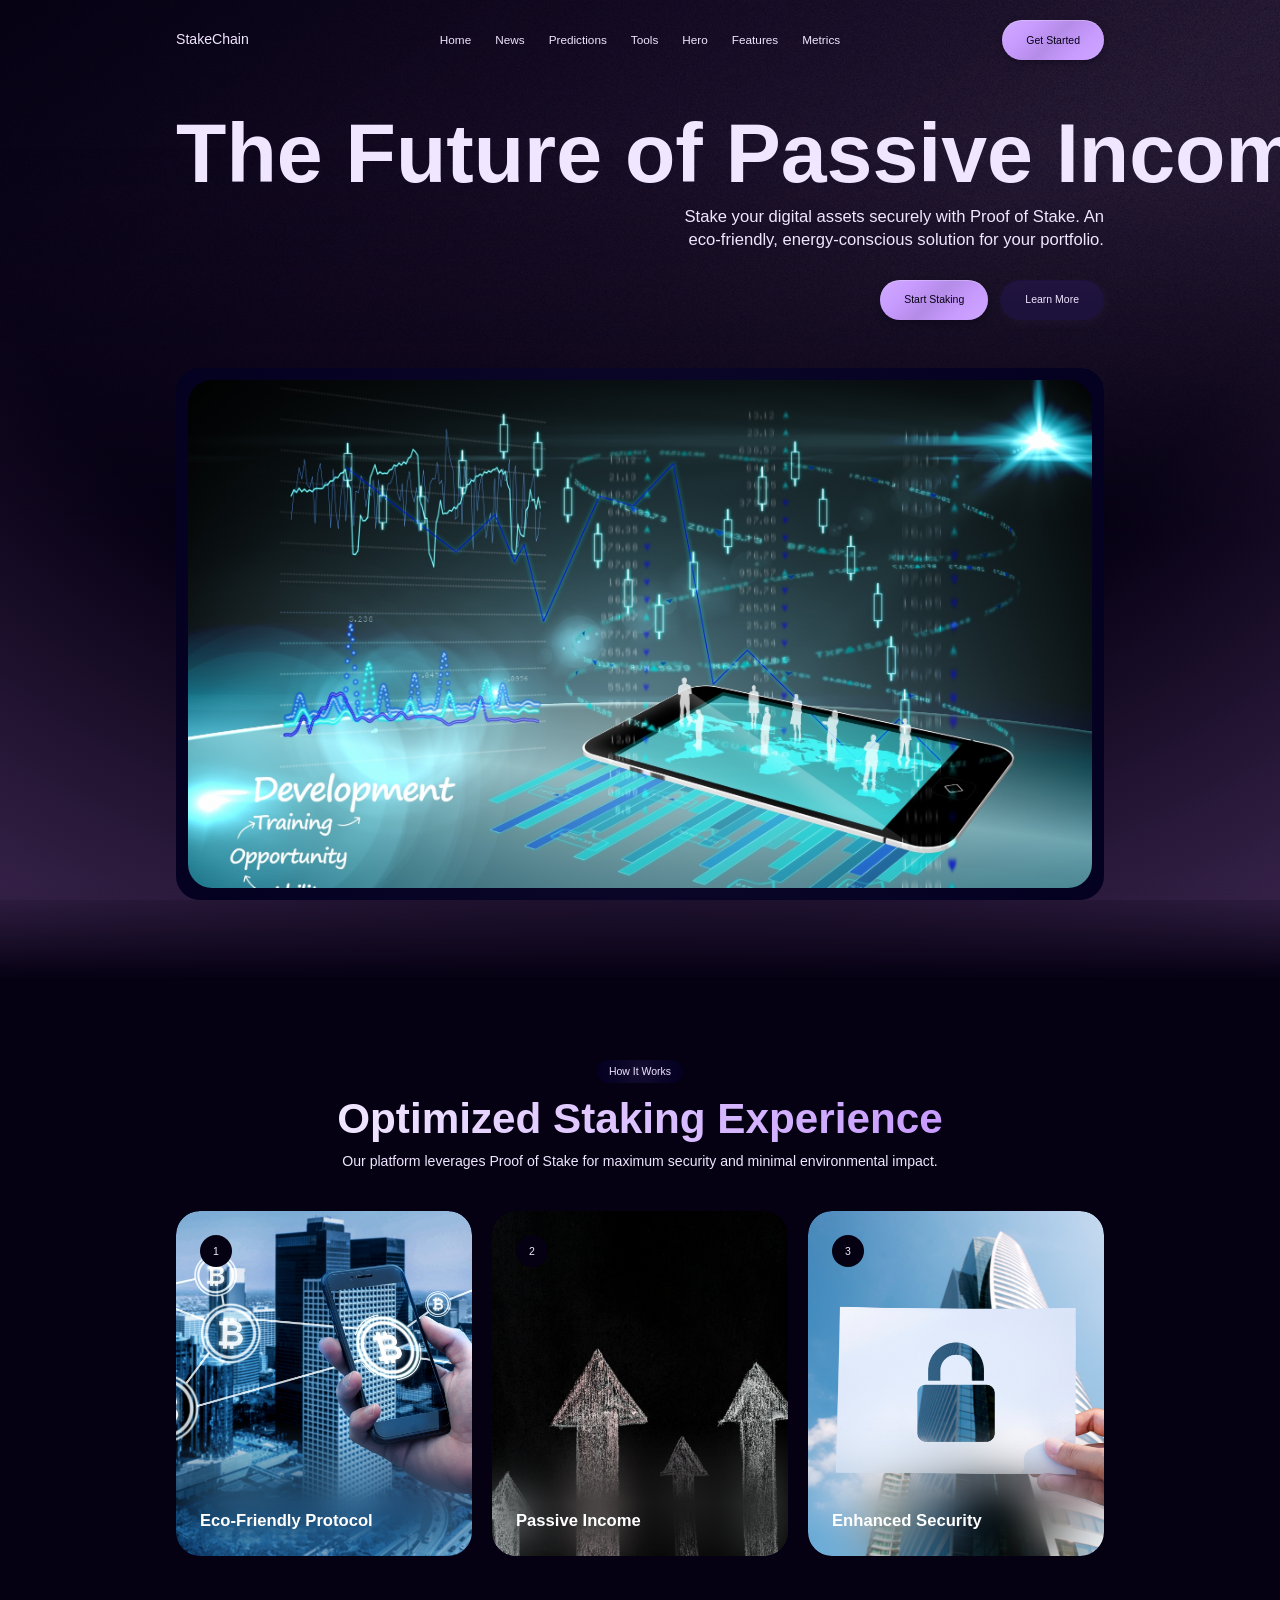
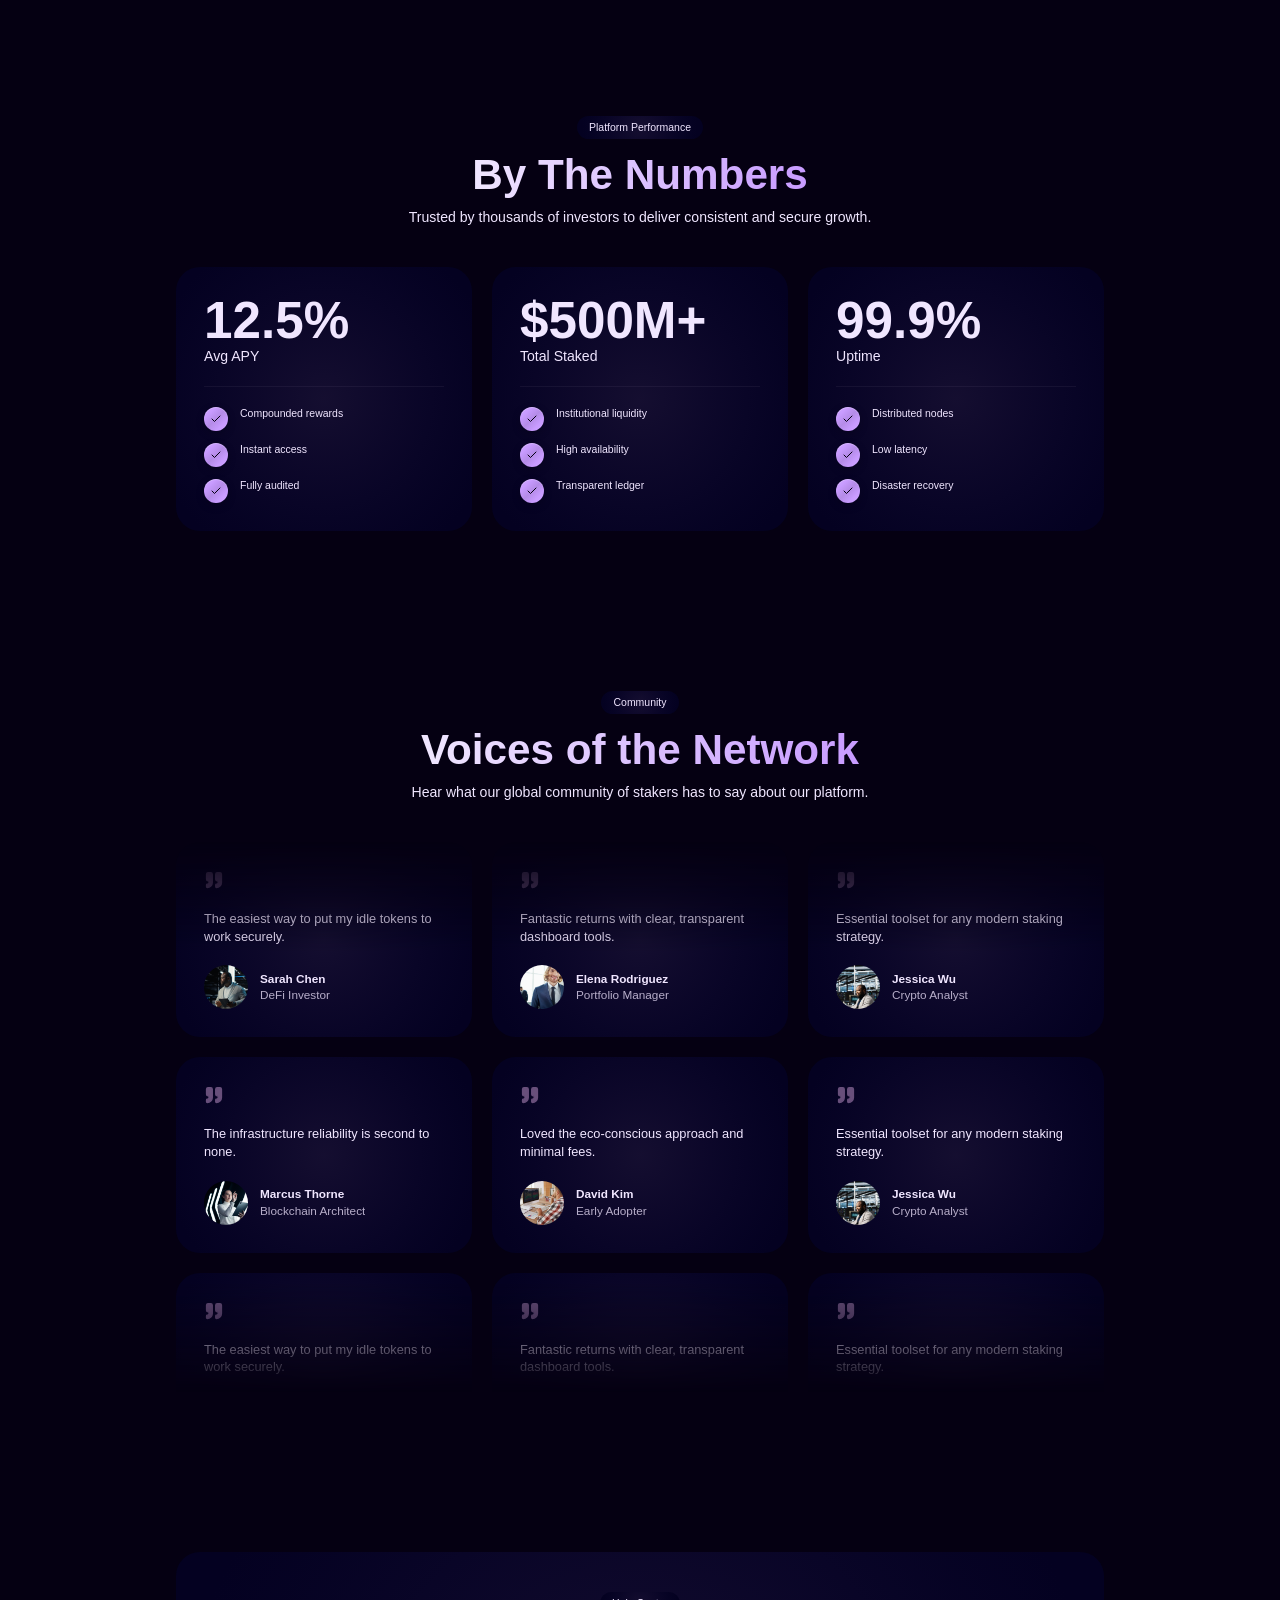
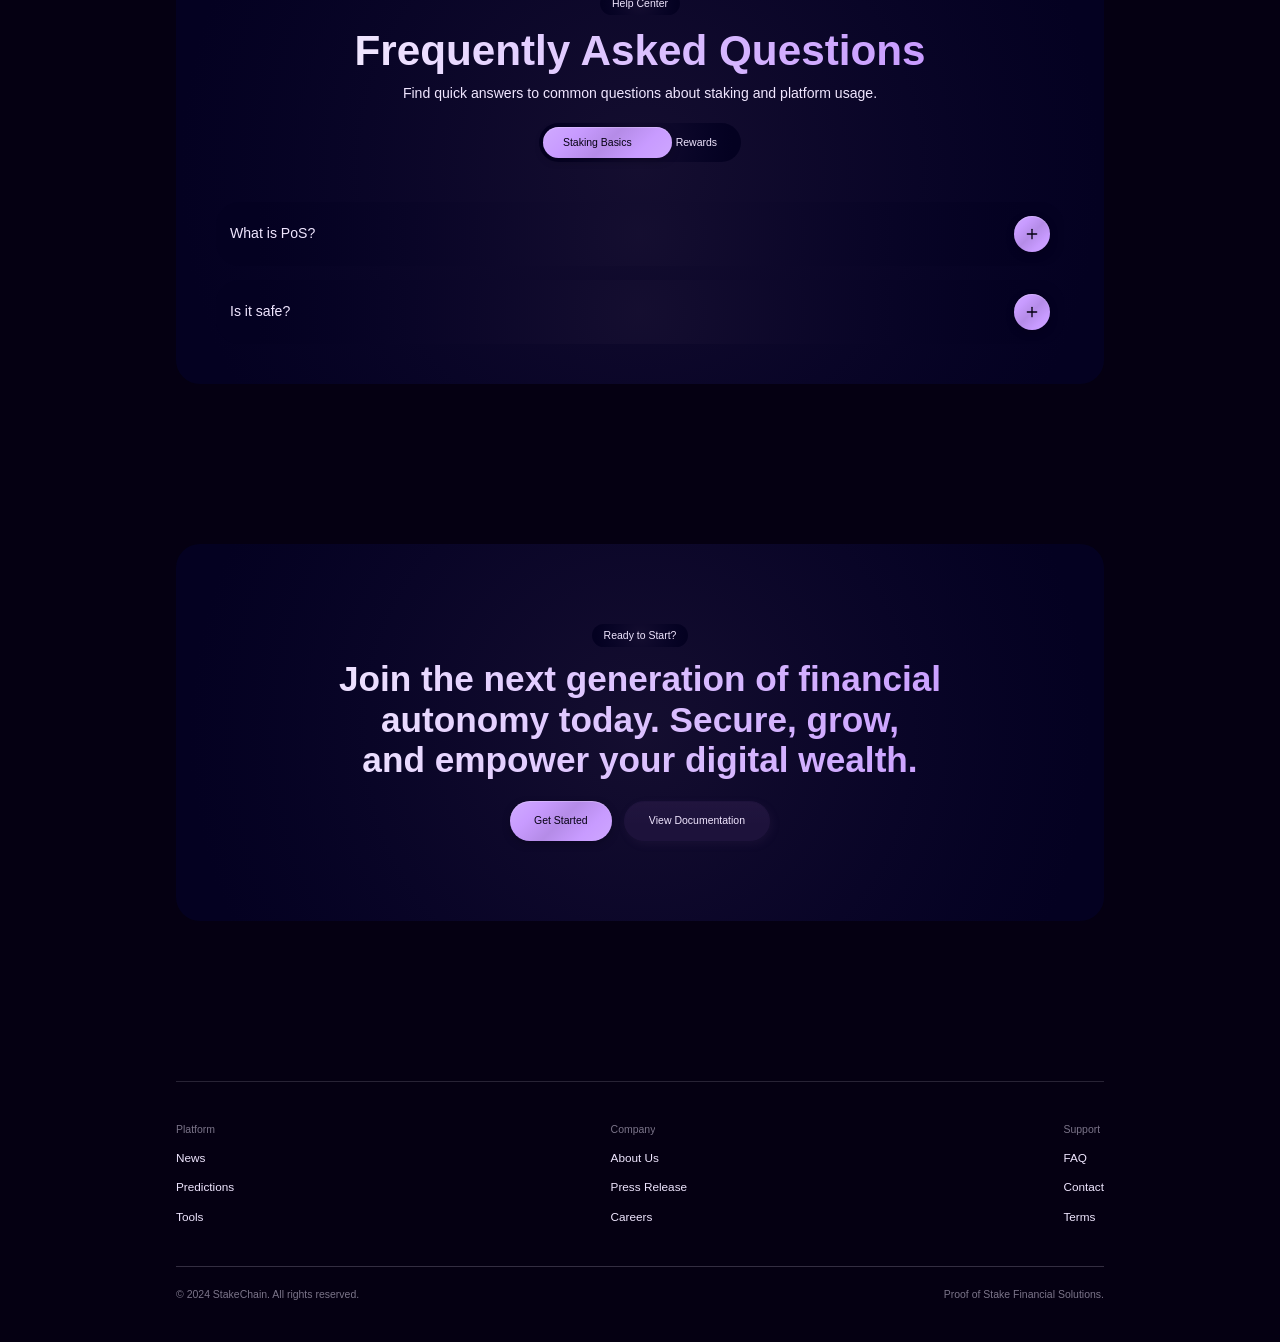
==== stake3/index.html @ edcf3f77 "chore: start ethersfi content refresh" ====
<!DOCTYPE html><html lang="en" data-scrapbook-source="https://3001-ie8262rxrc2i7eny894ae.sandbox.webild.io/" data-scrapbook-create="20260731141934339"><head>
    

    

    <meta charset="UTF-8">
    
    
    <link href="css2.css" rel="stylesheet">
    
    <meta name="viewport" content="width=device-width, initial-scale=1.0">
    <title>Webild Components</title>
  <style type="text/css" data-vite-dev-id="/home/user/projects/1faf69ab-4532-480f-8fd7-87730c448859/src/index.css">@import url("css2-1.css");
@layer properties;
@layer theme, base, components, utilities;
@layer theme {
  :root, :host { --font-serif: ui-serif, Georgia, Cambria, "Times New Roman", Times, serif; --color-red-50: oklch(97.1% 0.013 17.38); --color-red-300: oklch(80.8% 0.114 19.571); --color-red-400: oklch(70.4% 0.191 22.216); --color-red-500: oklch(63.7% 0.237 25.331); --color-red-600: oklch(57.7% 0.245 27.325); --color-amber-500: oklch(76.9% 0.188 70.08); --color-amber-600: oklch(66.6% 0.179 58.318); --color-green-500: oklch(72.3% 0.219 149.579); --color-black: #000; --color-white: #fff; --spacing: 0.25rem; --container-xs: 20rem; --container-sm: 24rem; --container-md: 28rem; --container-lg: 32rem; --container-xl: 36rem; --container-4xl: 56rem; --container-7xl: 80rem; --text-xs: var(--text-xs); --text-xs--line-height: calc(1 / 0.75); --text-sm: var(--text-sm); --text-sm--line-height: calc(1.25 / 0.875); --text-base: var(--text-base); --text-base--line-height: calc(1.5 / 1); --text-lg: var(--text-lg); --text-lg--line-height: calc(1.75 / 1.125); --text-xl: var(--text-xl); --text-xl--line-height: calc(1.75 / 1.25); --text-2xl: var(--text-2xl); --text-2xl--line-height: calc(2 / 1.5); --text-3xl: var(--text-3xl); --text-3xl--line-height: calc(2.25 / 1.875); --text-4xl: var(--text-4xl); --text-4xl--line-height: calc(2.5 / 2.25); --text-5xl: var(--text-5xl); --text-5xl--line-height: 1; --text-6xl: var(--text-6xl); --text-6xl--line-height: 1; --text-7xl: var(--text-7xl); --text-7xl--line-height: 1; --text-8xl: var(--text-8xl); --text-8xl--line-height: 1; --text-9xl: var(--text-9xl); --text-9xl--line-height: 1; --font-weight-normal: 400; --font-weight-medium: 500; --font-weight-semibold: 600; --font-weight-bold: 700; --tracking-tight: -0.025em; --tracking-wide: 0.025em; --tracking-widest: 0.1em; --leading-tight: 1.25; --leading-snug: 1.375; --leading-normal: 1.5; --leading-relaxed: 1.625; --radius-xl: 0.75rem; --radius-2xl: 1rem; --radius-3xl: 1.5rem; --radius-4xl: 2rem; --drop-shadow-lg: 0 4px 4px rgb(0 0 0 / 0.15); --drop-shadow-2xl: 0 25px 25px rgb(0 0 0 / 0.15); --ease-out: cubic-bezier(0, 0, 0.2, 1); --ease-in-out: cubic-bezier(0.4, 0, 0.2, 1); --animate-spin: spin 1s linear infinite; --animate-pulse: pulse 2s cubic-bezier(0.4, 0, 0.6, 1) infinite; --blur-xs: 4px; --blur-sm: 8px; --blur-md: 12px; --blur-lg: 16px; --blur-xl: 24px; --blur-3xl: 64px; --perspective-distant: 1200px; --aspect-video: 16 / 9; --default-transition-duration: 150ms; --default-transition-timing-function: cubic-bezier(0.4, 0, 0.2, 1); --default-font-family: 'Mulish', sans-serif; --default-mono-font-family: monospace; --radius: var(--radius); --color-background: var(--background); --color-card: var(--card); --color-foreground: var(--foreground); --color-primary-cta: var(--primary-cta); --color-primary-cta-text: var(--primary-cta-text); --color-secondary-cta: var(--secondary-cta); --color-accent: var(--accent); --color-background-accent: var(--background-accent); --width-content-width: var(--width-content-width); --width-carousel-padding: var(--width-carousel-padding); --width-carousel-padding-controls: var(--width-carousel-padding-controls); --width-carousel-item-2: var(--width-carousel-item-2); --width-carousel-item-3: var(--width-carousel-item-3); --width-carousel-item-4: var(--width-carousel-item-4); --text-2xs: var(--text-2xs); }
}
@layer base {
  *, ::after, ::before, ::backdrop, ::file-selector-button { box-sizing: border-box; margin: 0px; padding: 0px; border: 0px solid; }
  html, :host { line-height: 1.5; tab-size: 4; font-family: var(--default-font-family, ui-sans-serif, system-ui, sans-serif, "Apple Color Emoji", "Segoe UI Emoji", "Segoe UI Symbol", "Noto Color Emoji"); font-feature-settings: var(--default-font-feature-settings, normal); font-variation-settings: var(--default-font-variation-settings, normal); }
  hr { height: 0px; color: inherit; border-top-width: 1px; }
  abbr:where([title]) { text-decoration: underline dotted; }
  h1, h2, h3, h4, h5, h6 { font-size: inherit; font-weight: inherit; }
  a { color: inherit; text-decoration: inherit; }
  b, strong { font-weight: bolder; }
  code, kbd, samp, pre { font-family: var(--default-mono-font-family, ui-monospace, SFMono-Regular, Menlo, Monaco, Consolas, "Liberation Mono", "Courier New", monospace); font-feature-settings: var(--default-mono-font-feature-settings, normal); font-variation-settings: var(--default-mono-font-variation-settings, normal); font-size: 1em; }
  small { font-size: 80%; }
  sub, sup { font-size: 75%; line-height: 0; position: relative; vertical-align: baseline; }
  sub { bottom: -0.25em; }
  sup { top: -0.5em; }
  table { text-indent: 0px; border-color: inherit; border-collapse: collapse; }
  :focus-visible { outline: auto; }
  progress { vertical-align: baseline; }
  summary { display: list-item; }
  ol, ul, menu { list-style: none; }
  img, svg, video, canvas, audio, iframe, embed, object { display: block; vertical-align: middle; }
  img, video { max-width: 100%; height: auto; }
  button, input, select, optgroup, textarea, ::file-selector-button { font: inherit; letter-spacing: inherit; color: inherit; border-radius: 0px; background-color: transparent; opacity: 1; }
  :where(select:is([multiple], [size])) optgroup { font-weight: bolder; }
  :where(select:is([multiple], [size])) optgroup option { padding-inline-start: 20px; }
  ::file-selector-button { margin-inline-end: 4px; }
  ::placeholder { opacity: 1; }
  @supports (not (-webkit-appearance: -apple-pay-button)) or (contain-intrinsic-size: 1px) {
  ::placeholder {
  color: currentcolor;
  @supports (color: color-mix(in lab, red, red)) {
  color: color-mix(in oklab, currentcolor, transparent);
}
}
}
  textarea { resize: vertical; }
  ::-webkit-search-decoration { appearance: none; }
  ::-webkit-date-and-time-value { min-height: 1lh; text-align: inherit; }
  ::-webkit-datetime-edit { display: inline-flex; }
  ::-webkit-datetime-edit-fields-wrapper { padding: 0px; }
  ::-webkit-datetime-edit, ::-webkit-datetime-edit-year-field, ::-webkit-datetime-edit-month-field, ::-webkit-datetime-edit-day-field, ::-webkit-datetime-edit-hour-field, ::-webkit-datetime-edit-minute-field, ::-webkit-datetime-edit-second-field, ::-webkit-datetime-edit-millisecond-field, ::-webkit-datetime-edit-meridiem-field { padding-block: 0px; }
  ::-webkit-calendar-picker-indicator { line-height: 1; }
  :user-invalid { box-shadow: none; }
  button, input:where([type="button"], [type="reset"], [type="submit"]), ::file-selector-button { appearance: button; }
  ::-webkit-inner-spin-button, ::-webkit-outer-spin-button { height: auto; }
  [hidden]:where(:not([hidden="until-found"])) { display: none !important; }
}
@layer utilities {
  .\@container\/field-group { container: field-group / inline-size; }
  .pointer-events-auto { pointer-events: auto; }
  .pointer-events-none { pointer-events: none; }
  .invisible { visibility: hidden; }
  .visible { visibility: visible; }
  .sr-only { position: absolute; width: 1px; height: 1px; padding: 0px; margin: -1px; overflow: hidden; clip-path: inset(50%); white-space: nowrap; border-width: 0px; }
  .absolute { position: absolute; }
  .fixed { position: fixed; }
  .relative { position: relative; }
  .static { position: static; }
  .sticky { position: sticky; }
  .inset-0 { inset: calc(var(--spacing) * 0); }
  .inset-0\.5 { inset: calc(var(--spacing) * 0.5); }
  .inset-px { inset: 1px; }
  .-inset-x-px { inset-inline: -1px; }
  .inset-x-0 { inset-inline: calc(var(--spacing) * 0); }
  .inset-x-1 { inset-inline: calc(var(--spacing) * 1); }
  .inset-x-2 { inset-inline: calc(var(--spacing) * 2); }
  .inset-x-3 { inset-inline: calc(var(--spacing) * 3); }
  .inset-x-4 { inset-inline: calc(var(--spacing) * 4); }
  .inset-x-5 { inset-inline: calc(var(--spacing) * 5); }
  .inset-x-6 { inset-inline: calc(var(--spacing) * 6); }
  .inset-y-0 { inset-block: calc(var(--spacing) * 0); }
  .inset-y-1 { inset-block: calc(var(--spacing) * 1); }
  .start { inset-inline-start: var(--spacing); }
  .end { inset-inline-end: var(--spacing); }
  .-top-2 { top: calc(var(--spacing) * -2); }
  .-top-3 { top: calc(var(--spacing) * -3); }
  .-top-7 { top: calc(var(--spacing) * -7); }
  .-top-12 { top: calc(var(--spacing) * -12); }
  .-top-\[15\%\] { top: calc(-15%); }
  .-top-\[252px\] { top: calc(-252px); }
  .-top-\[352px\] { top: calc(-352px); }
  .-top-\[400px\] { top: calc(-400px); }
  .-top-\[571px\] { top: calc(-571px); }
  .top-0 { top: calc(var(--spacing) * 0); }
  .top-1 { top: calc(var(--spacing) * 1); }
  .top-1\.5 { top: calc(var(--spacing) * 1.5); }
  .top-1\/2 { top: calc(50%); }
  .top-2 { top: calc(var(--spacing) * 2); }
  .top-3 { top: calc(var(--spacing) * 3); }
  .top-3\.5 { top: calc(var(--spacing) * 3.5); }
  .top-4 { top: calc(var(--spacing) * 4); }
  .top-5 { top: calc(var(--spacing) * 5); }
  .top-8 { top: calc(var(--spacing) * 8); }
  .top-15\/100 { top: calc(15%); }
  .top-\[-20vh\] { top: -20vh; }
  .top-\[-30vh\] { top: -30vh; }
  .top-\[1px\] { top: 1px; }
  .top-\[5\%\] { top: 5%; }
  .top-\[25vw\] { top: 25vw; }
  .top-\[28\%\] { top: 28%; }
  .top-\[40\%\] { top: 40%; }
  .top-\[50\%\] { top: 50%; }
  .top-\[60\%\] { top: 60%; }
  .top-full { top: 100%; }
  .-right-2 { right: calc(var(--spacing) * -2); }
  .-right-3 { right: calc(var(--spacing) * -3); }
  .-right-12 { right: calc(var(--spacing) * -12); }
  .-right-\[33vw\] { right: calc(-33vw); }
  .-right-\[36vw\] { right: calc(-36vw); }
  .right-0 { right: calc(var(--spacing) * 0); }
  .right-1 { right: calc(var(--spacing) * 1); }
  .right-2 { right: calc(var(--spacing) * 2); }
  .right-3 { right: calc(var(--spacing) * 3); }
  .right-4 { right: calc(var(--spacing) * 4); }
  .right-5 { right: calc(var(--spacing) * 5); }
  .right-6 { right: calc(var(--spacing) * 6); }
  .right-\[2\.5vw\] { right: 2.5vw; }
  .right-\[5\%\] { right: 5%; }
  .right-\[calc\(\(100vw-var\(--width-content-width\)\)\/2\)\] { right: calc((100vw - var(--width-content-width)) / 2); }
  .right-full { right: 100%; }
  .-bottom-2 { bottom: calc(var(--spacing) * -2); }
  .-bottom-3 { bottom: calc(var(--spacing) * -3); }
  .-bottom-12 { bottom: calc(var(--spacing) * -12); }
  .-bottom-\[9vh\] { bottom: calc(-9vh); }
  .-bottom-\[46px\] { bottom: calc(-46px); }
  .-bottom-\[61vh\] { bottom: calc(-61vh); }
  .-bottom-\[62vh\] { bottom: calc(-62vh); }
  .-bottom-\[920px\] { bottom: calc(-920px); }
  .-bottom-px { bottom: -1px; }
  .bottom-0 { bottom: calc(var(--spacing) * 0); }
  .bottom-1 { bottom: calc(var(--spacing) * 1); }
  .bottom-2 { bottom: calc(var(--spacing) * 2); }
  .bottom-3 { bottom: calc(var(--spacing) * 3); }
  .bottom-4 { bottom: calc(var(--spacing) * 4); }
  .bottom-5 { bottom: calc(var(--spacing) * 5); }
  .bottom-6 { bottom: calc(var(--spacing) * 6); }
  .bottom-\[-40vh\] { bottom: -40vh; }
  .bottom-\[5\%\] { bottom: 5%; }
  .bottom-\[25vh\] { bottom: 25vh; }
  .bottom-\[calc\(var\(--spacing-4\)\+var\(--spacing-4\)\)\] { bottom: calc(var(--spacing-4) + var(--spacing-4)); }
  .bottom-full { bottom: 100%; }
  .-left-2 { left: calc(var(--spacing) * -2); }
  .-left-3 { left: calc(var(--spacing) * -3); }
  .-left-7 { left: calc(var(--spacing) * -7); }
  .-left-12 { left: calc(var(--spacing) * -12); }
  .-left-\[15\%\] { left: calc(-15%); }
  .-left-\[33vw\] { left: calc(-33vw); }
  .-left-\[36vw\] { left: calc(-36vw); }
  .-left-\[373px\] { left: calc(-373px); }
  .-left-full { left: -100%; }
  .left-0 { left: calc(var(--spacing) * 0); }
  .left-1 { left: calc(var(--spacing) * 1); }
  .left-1\/2 { left: calc(50%); }
  .left-2 { left: calc(var(--spacing) * 2); }
  .left-3 { left: calc(var(--spacing) * 3); }
  .left-4 { left: calc(var(--spacing) * 4); }
  .left-5 { left: calc(var(--spacing) * 5); }
  .left-6 { left: calc(var(--spacing) * 6); }
  .left-\[2vw\] { left: 2vw; }
  .left-\[5\%\] { left: 5%; }
  .left-\[50\%\] { left: 50%; }
  .left-\[calc\(\(100vw-var\(--width-content-width\)\)\/2\)\] { left: calc((100vw - var(--width-content-width)) / 2); }
  .left-\[calc\(50\%-7\.5px\)\] { left: calc(50% - 7.5px); }
  .left-\[calc\(50\%-10px\)\] { left: calc(50% - 10px); }
  .left-\[calc\(50\%-17\.5px\)\] { left: calc(50% - 17.5px); }
  .left-\[calc\(50\%-20px\)\] { left: calc(50% - 20px); }
  .left-\[calc\(50\%-432\.5px\)\] { left: calc(50% - 432.5px); }
  .left-\[calc\(50\%-599px\)\] { left: calc(50% - 599px); }
  .left-\[calc\(var\(--vw-1\)\*2\)\] { left: calc(var(--vw-1) * 2); }
  .left-full { left: 100%; }
  .isolate { isolation: isolate; }
  .-z-10 { z-index: calc(-10); }
  .z-0 { z-index: 0; }
  .z-1 { z-index: 1; }
  .z-2 { z-index: 2; }
  .z-10 { z-index: 10; }
  .z-20 { z-index: 20; }
  .z-30 { z-index: 30; }
  .z-40 { z-index: 40; }
  .z-50 { z-index: 50; }
  .z-100 { z-index: 100; }
  .z-110 { z-index: 110; }
  .z-999 { z-index: 999; }
  .z-1000 { z-index: 1000; }
  .z-1001 { z-index: 1001; }
  .z-99999 { z-index: 99999; }
  .z-\[1\] { z-index: 1; }
  .z-\[100\] { z-index: 100; }
  .z-\[99999\] { z-index: 99999; }
  .order-1 { order: 1; }
  .order-2 { order: 2; }
  .order-first { order: -9999; }
  .order-last { order: 9999; }
  .col-span-1 { grid-column: span 1 / span 1; }
  .col-start-1 { grid-column-start: 1; }
  .row-start-1 { grid-row-start: 1; }
  .container {
  width: 100%;
  @media (width >= 40rem) {
  max-width: 40rem;
}
  @media (width >= 48rem) {
  max-width: 48rem;
}
  @media (width >= 64rem) {
  max-width: 64rem;
}
  @media (width >= 80rem) {
  max-width: 80rem;
}
  @media (width >= 96rem) {
  max-width: 96rem;
}
}
  .\!m-0 { margin: calc(var(--spacing) * 0)  !important; }
  .m-0 { margin: calc(var(--spacing) * 0); }
  .m-1 { margin: calc(var(--spacing) * 1); }
  .m-8 { margin: calc(var(--spacing) * 8); }
  .m-9 { margin: calc(var(--spacing) * 9); }
  .m-10 { margin: calc(var(--spacing) * 10); }
  .m-12 { margin: calc(var(--spacing) * 12); }
  .m-16 { margin: calc(var(--spacing) * 16); }
  .-mx-1 { margin-inline: calc(var(--spacing) * -1); }
  .-mx-\[4\%\] { margin-inline: calc(-4%); }
  .mx-1 { margin-inline: calc(var(--spacing) * 1); }
  .mx-2 { margin-inline: calc(var(--spacing) * 2); }
  .mx-3 { margin-inline: calc(var(--spacing) * 3); }
  .mx-3\.5 { margin-inline: calc(var(--spacing) * 3.5); }
  .mx-\[0\.25em\] { margin-inline: 0.25em; }
  .mx-auto { margin-inline: auto; }
  .-my-2 { margin-block: calc(var(--spacing) * -2); }
  .my-0 { margin-block: calc(var(--spacing) * 0); }
  .my-0\.5 { margin-block: calc(var(--spacing) * 0.5); }
  .my-1 { margin-block: calc(var(--spacing) * 1); }
  .my-4 { margin-block: calc(var(--spacing) * 4); }
  .my-5 { margin-block: calc(var(--spacing) * 5); }
  .my-8 { margin-block: calc(var(--spacing) * 8); }
  .my-20 { margin-block: calc(var(--spacing) * 20); }
  .-mt-1 { margin-top: calc(var(--spacing) * -1); }
  .-mt-4 { margin-top: calc(var(--spacing) * -4); }
  .-mt-5 { margin-top: calc(var(--spacing) * -5); }
  .mt-0\.5 { margin-top: calc(var(--spacing) * 0.5); }
  .mt-0\.75 { margin-top: calc(var(--spacing) * 0.75); }
  .mt-1 { margin-top: calc(var(--spacing) * 1); }
  .mt-1\.5 { margin-top: calc(var(--spacing) * 1.5); }
  .mt-2 { margin-top: calc(var(--spacing) * 2); }
  .mt-3 { margin-top: calc(var(--spacing) * 3); }
  .mt-4 { margin-top: calc(var(--spacing) * 4); }
  .mt-5 { margin-top: calc(var(--spacing) * 5); }
  .mt-6 { margin-top: calc(var(--spacing) * 6); }
  .mt-8 { margin-top: calc(var(--spacing) * 8); }
  .mt-12 { margin-top: calc(var(--spacing) * 12); }
  .mt-20 { margin-top: calc(var(--spacing) * 20); }
  .mt-24 { margin-top: calc(var(--spacing) * 24); }
  .mt-\[-0\.25em\] { margin-top: -0.25em; }
  .mt-auto { margin-top: auto; }
  .mr-1 { margin-right: calc(var(--spacing) * 1); }
  .mr-2 { margin-right: calc(var(--spacing) * 2); }
  .mr-3 { margin-right: calc(var(--spacing) * 3); }
  .mr-5 { margin-right: calc(var(--spacing) * 5); }
  .-mb-\[0\.1em\] { margin-bottom: calc(-0.1em); }
  .mb-0\.5 { margin-bottom: calc(var(--spacing) * 0.5); }
  .mb-1 { margin-bottom: calc(var(--spacing) * 1); }
  .mb-2 { margin-bottom: calc(var(--spacing) * 2); }
  .mb-3 { margin-bottom: calc(var(--spacing) * 3); }
  .mb-4 { margin-bottom: calc(var(--spacing) * 4); }
  .mb-5 { margin-bottom: calc(var(--spacing) * 5); }
  .mb-6 { margin-bottom: calc(var(--spacing) * 6); }
  .mb-8 { margin-bottom: calc(var(--spacing) * 8); }
  .mb-10 { margin-bottom: calc(var(--spacing) * 10); }
  .mb-20 { margin-bottom: calc(var(--spacing) * 20); }
  .-ml-3 { margin-left: calc(var(--spacing) * -3); }
  .-ml-4 { margin-left: calc(var(--spacing) * -4); }
  .-ml-5 { margin-left: calc(var(--spacing) * -5); }
  .-ml-15 { margin-left: calc(var(--spacing) * -15); }
  .ml-1 { margin-left: calc(var(--spacing) * 1); }
  .ml-2 { margin-left: calc(var(--spacing) * 2); }
  .ml-4 { margin-left: calc(var(--spacing) * 4); }
  .ml-auto { margin-left: auto; }
  .line-clamp-2 { overflow: hidden; display: -webkit-box; -moz-box-orient: vertical; -webkit-line-clamp: 2; }
  .line-clamp-3 { overflow: hidden; display: -webkit-box; -moz-box-orient: vertical; -webkit-line-clamp: 3; }
  .block { display: block; }
  .flex { display: flex; }
  .grid { display: grid; }
  .hidden { display: none; }
  .inline { display: inline; }
  .inline-block { display: inline-block; }
  .inline-flex { display: inline-flex; }
  .table { display: table; }
  .aspect-2\/1 { aspect-ratio: 2 / 1; }
  .aspect-3\/2 { aspect-ratio: 3 / 2; }
  .aspect-3\/4 { aspect-ratio: 3 / 4; }
  .aspect-4\/3 { aspect-ratio: 4 / 3; }
  .aspect-4\/5 { aspect-ratio: 4 / 5; }
  .aspect-5\/6 { aspect-ratio: 5 / 6; }
  .aspect-6\/7 { aspect-ratio: 6 / 7; }
  .aspect-9\/16 { aspect-ratio: 9 / 16; }
  .aspect-square { aspect-ratio: 1 / 1; }
  .aspect-video { aspect-ratio: var(--aspect-video); }
  .size-1\/2 { width: calc(50%); height: calc(50%); }
  .size-2 { width: calc(var(--spacing) * 2); height: calc(var(--spacing) * 2); }
  .size-2\.5 { width: calc(var(--spacing) * 2.5); height: calc(var(--spacing) * 2.5); }
  .size-3 { width: calc(var(--spacing) * 3); height: calc(var(--spacing) * 3); }
  .size-3\.5 { width: calc(var(--spacing) * 3.5); height: calc(var(--spacing) * 3.5); }
  .size-4 { width: calc(var(--spacing) * 4); height: calc(var(--spacing) * 4); }
  .size-4\/10 { width: calc(40%); height: calc(40%); }
  .size-5 { width: calc(var(--spacing) * 5); height: calc(var(--spacing) * 5); }
  .size-6 { width: calc(var(--spacing) * 6); height: calc(var(--spacing) * 6); }
  .size-7 { width: calc(var(--spacing) * 7); height: calc(var(--spacing) * 7); }
  .size-8 { width: calc(var(--spacing) * 8); height: calc(var(--spacing) * 8); }
  .size-9 { width: calc(var(--spacing) * 9); height: calc(var(--spacing) * 9); }
  .size-10 { width: calc(var(--spacing) * 10); height: calc(var(--spacing) * 10); }
  .size-12 { width: calc(var(--spacing) * 12); height: calc(var(--spacing) * 12); }
  .size-14 { width: calc(var(--spacing) * 14); height: calc(var(--spacing) * 14); }
  .size-16 { width: calc(var(--spacing) * 16); height: calc(var(--spacing) * 16); }
  .size-18 { width: calc(var(--spacing) * 18); height: calc(var(--spacing) * 18); }
  .size-20 { width: calc(var(--spacing) * 20); height: calc(var(--spacing) * 20); }
  .size-22 { width: calc(var(--spacing) * 22); height: calc(var(--spacing) * 22); }
  .size-24 { width: calc(var(--spacing) * 24); height: calc(var(--spacing) * 24); }
  .size-40 { width: calc(var(--spacing) * 40); height: calc(var(--spacing) * 40); }
  .size-60 { width: calc(var(--spacing) * 60); height: calc(var(--spacing) * 60); }
  .size-80 { width: calc(var(--spacing) * 80); height: calc(var(--spacing) * 80); }
  .size-100 { width: calc(var(--spacing) * 100); height: calc(var(--spacing) * 100); }
  .size-\[--cell-size\] { }
  .size-\[1em\] { width: 1em; height: 1em; }
  .size-full { width: 100%; height: 100%; }
  .h-\(--text-7xl\) { height: var(--text-7xl); }
  .h-\(--text-base\) { height: var(--text-base); }
  .h-\(--text-sm\) { height: var(--text-sm); }
  .h-\(--text-xl\) { height: var(--text-xl); }
  .h-0\.5 { height: calc(var(--spacing) * 0.5); }
  .h-1 { height: calc(var(--spacing) * 1); }
  .h-1\.5 { height: calc(var(--spacing) * 1.5); }
  .h-1\/2 { height: calc(50%); }
  .h-1\/3 { height: calc(33.3333%); }
  .h-2 { height: calc(var(--spacing) * 2); }
  .h-2\.5 { height: calc(var(--spacing) * 2.5); }
  .h-2\/5 { height: calc(40%); }
  .h-3 { height: calc(var(--spacing) * 3); }
  .h-3\.5 { height: calc(var(--spacing) * 3.5); }
  .h-4 { height: calc(var(--spacing) * 4); }
  .h-4\/5 { height: calc(80%); }
  .h-5 { height: calc(var(--spacing) * 5); }
  .h-5\/10 { height: calc(50%); }
  .h-6 { height: calc(var(--spacing) * 6); }
  .h-7 { height: calc(var(--spacing) * 7); }
  .h-8 { height: calc(var(--spacing) * 8); }
  .h-9 { height: calc(var(--spacing) * 9); }
  .h-10 { height: calc(var(--spacing) * 10); }
  .h-11 { height: calc(var(--spacing) * 11); }
  .h-12 { height: calc(var(--spacing) * 12); }
  .h-13 { height: calc(var(--spacing) * 13); }
  .h-14 { height: calc(var(--spacing) * 14); }
  .h-15 { height: calc(var(--spacing) * 15); }
  .h-20 { height: calc(var(--spacing) * 20); }
  .h-30 { height: calc(var(--spacing) * 30); }
  .h-36 { height: calc(var(--spacing) * 36); }
  .h-48 { height: calc(var(--spacing) * 48); }
  .h-60 { height: calc(var(--spacing) * 60); }
  .h-70\/100 { height: calc(70%); }
  .h-72 { height: calc(var(--spacing) * 72); }
  .h-80 { height: calc(var(--spacing) * 80); }
  .h-90 { height: calc(var(--spacing) * 90); }
  .h-96 { height: calc(var(--spacing) * 96); }
  .h-100 { height: calc(var(--spacing) * 100); }
  .h-150 { height: calc(var(--spacing) * 150); }
  .h-\[--cell-size\] { }
  .h-\[1em\] { height: 1em; }
  .h-\[1px\] { height: 1px; }
  .h-\[12vh\] { height: 12vh; }
  .h-\[20em\] { height: 20em; }
  .h-\[50svh\] { height: 50svh; }
  .h-\[50vh\] { height: 50vh; }
  .h-\[70vh\] { height: 70vh; }
  .h-\[90svh\] { height: 90svh; }
  .h-\[92px\] { height: 92px; }
  .h-\[105vh\] { height: 105vh; }
  .h-\[110vh\] { height: 110vh; }
  .h-\[120\%\] { height: 120%; }
  .h-\[129vh\] { height: 129vh; }
  .h-\[130\%\] { height: 130%; }
  .h-\[140vw\] { height: 140vw; }
  .h-\[150vh\] { height: 150vh; }
  .h-\[150vw\] { height: 150vw; }
  .h-\[179vh\] { height: 179vh; }
  .h-\[300vh\] { height: 300vh; }
  .h-\[450px\] { height: 450px; }
  .h-\[929px\] { height: 929px; }
  .h-\[calc\(var\(--text-base\)\*1\.25\)\] { height: calc(var(--text-base) * 1.25); }
  .h-\[var\(--radix-navigation-menu-viewport-height\)\] { height: var(--radix-navigation-menu-viewport-height); }
  .h-\[var\(--radix-select-trigger-height\)\] { height: var(--radix-select-trigger-height); }
  .h-auto { height: auto; }
  .h-fit { height: fit-content; }
  .h-full { height: 100%; }
  .h-max { height: max-content; }
  .h-px { height: 1px; }
  .h-screen { height: 100vh; }
  .h-svh { height: 100svh; }
  .max-h-96 { max-height: calc(var(--spacing) * 96); }
  .max-h-\[--radix-context-menu-content-available-height\] { }
  .max-h-\[300px\] { max-height: 300px; }
  .max-h-\[var\(--radix-dropdown-menu-content-available-height\)\] { max-height: var(--radix-dropdown-menu-content-available-height); }
  .max-h-screen { max-height: 100vh; }
  .min-h-0 { min-height: calc(var(--spacing) * 0); }
  .min-h-8 { min-height: calc(var(--spacing) * 8); }
  .min-h-9 { min-height: calc(var(--spacing) * 9); }
  .min-h-10 { min-height: calc(var(--spacing) * 10); }
  .min-h-24 { min-height: calc(var(--spacing) * 24); }
  .min-h-60 { min-height: calc(var(--spacing) * 60); }
  .min-h-70 { min-height: calc(var(--spacing) * 70); }
  .min-h-80 { min-height: calc(var(--spacing) * 80); }
  .min-h-100 { min-height: calc(var(--spacing) * 100); }
  .min-h-\[60px\] { min-height: 60px; }
  .min-h-\[80px\] { min-height: 80px; }
  .min-h-svh { min-height: 100svh; }
  .w-0 { width: calc(var(--spacing) * 0); }
  .w-0\.5 { width: calc(var(--spacing) * 0.5); }
  .w-1 { width: calc(var(--spacing) * 1); }
  .w-1\/2 { width: calc(50%); }
  .w-1\/3 { width: calc(33.3333%); }
  .w-2 { width: calc(var(--spacing) * 2); }
  .w-2\.5 { width: calc(var(--spacing) * 2.5); }
  .w-2\/5 { width: calc(40%); }
  .w-3 { width: calc(var(--spacing) * 3); }
  .w-3\.5 { width: calc(var(--spacing) * 3.5); }
  .w-3\/4 { width: calc(75%); }
  .w-3\/5 { width: calc(60%); }
  .w-4 { width: calc(var(--spacing) * 4); }
  .w-4\/5 { width: calc(80%); }
  .w-5 { width: calc(var(--spacing) * 5); }
  .w-6 { width: calc(var(--spacing) * 6); }
  .w-6\/10 { width: calc(60%); }
  .w-7 { width: calc(var(--spacing) * 7); }
  .w-7xl { width: var(--container-7xl); }
  .w-8 { width: calc(var(--spacing) * 8); }
  .w-9 { width: calc(var(--spacing) * 9); }
  .w-9\/10 { width: calc(90%); }
  .w-10 { width: calc(var(--spacing) * 10); }
  .w-11 { width: calc(var(--spacing) * 11); }
  .w-12 { width: calc(var(--spacing) * 12); }
  .w-14 { width: calc(var(--spacing) * 14); }
  .w-20 { width: calc(var(--spacing) * 20); }
  .w-24 { width: calc(var(--spacing) * 24); }
  .w-25\/100 { width: calc(25%); }
  .w-28 { width: calc(var(--spacing) * 28); }
  .w-48 { width: calc(var(--spacing) * 48); }
  .w-60 { width: calc(var(--spacing) * 60); }
  .w-64 { width: calc(var(--spacing) * 64); }
  .w-65\/100 { width: calc(65%); }
  .w-72 { width: calc(var(--spacing) * 72); }
  .w-75\/100 { width: calc(75%); }
  .w-80 { width: calc(var(--spacing) * 80); }
  .w-95\/100 { width: calc(95%); }
  .w-96 { width: calc(var(--spacing) * 96); }
  .w-100 { width: calc(var(--spacing) * 100); }
  .w-\[--cell-size\] { }
  .w-\[--sidebar-width\] { }
  .w-\[1px\] { width: 1px; }
  .w-\[9vw\] { width: 9vw; }
  .w-\[10vw\] { width: 10vw; }
  .w-\[12\.5vw\] { width: 12.5vw; }
  .w-\[15em\] { width: 15em; }
  .w-\[15px\] { width: 15px; }
  .w-\[15vw\] { width: 15vw; }
  .w-\[20px\] { width: 20px; }
  .w-\[23\%\] { width: 23%; }
  .w-\[35\%\] { width: 35%; }
  .w-\[35px\] { width: 35px; }
  .w-\[40px\] { width: 40px; }
  .w-\[45vw\] { width: 45vw; }
  .w-\[49vw\] { width: 49vw; }
  .w-\[50vw\] { width: 50vw; }
  .w-\[55\%\] { width: 55%; }
  .w-\[70\%\] { width: 70%; }
  .w-\[100px\] { width: 100px; }
  .w-\[120vw\] { width: 120vw; }
  .w-\[130\%\] { width: 130%; }
  .w-\[150vw\] { width: 150vw; }
  .w-\[160px\] { width: 160px; }
  .w-\[865px\] { width: 865px; }
  .w-\[1142px\] { width: 1142px; }
  .w-\[1198px\] { width: 1198px; }
  .w-auto { width: auto; }
  .w-carousel-item-3 { width: var(--width-carousel-item-3); }
  .w-carousel-item-4 { width: var(--width-carousel-item-4); }
  .w-carousel-padding { width: var(--width-carousel-padding); }
  .w-carousel-padding-controls { width: var(--width-carousel-padding-controls); }
  .w-content-width { width: var(--width-content-width); }
  .w-fit { width: fit-content; }
  .w-full { width: 100%; }
  .w-lg { width: var(--container-lg); }
  .w-max { width: max-content; }
  .w-md { width: var(--container-md); }
  .w-px { width: 1px; }
  .w-screen { width: 100vw; }
  .w-xs { width: var(--container-xs); }
  .max-w-3\/4 { max-width: calc(75%); }
  .max-w-9\/10 { max-width: calc(90%); }
  .max-w-\[--skeleton-width\] { }
  .max-w-\[82px\] { max-width: 82px; }
  .max-w-\[95\%\] { max-width: 95%; }
  .max-w-\[340px\] { max-width: 340px; }
  .max-w-\[420px\] { max-width: 420px; }
  .max-w-full { max-width: 100%; }
  .max-w-lg { max-width: var(--container-lg); }
  .max-w-max { max-width: max-content; }
  .max-w-sm { max-width: var(--container-sm); }
  .max-w-xl { max-width: var(--container-xl); }
  .max-w-xs { max-width: var(--container-xs); }
  .min-w-0 { min-width: calc(var(--spacing) * 0); }
  .min-w-5 { min-width: calc(var(--spacing) * 5); }
  .min-w-8 { min-width: calc(var(--spacing) * 8); }
  .min-w-9 { min-width: calc(var(--spacing) * 9); }
  .min-w-10 { min-width: calc(var(--spacing) * 10); }
  .min-w-32 { min-width: calc(var(--spacing) * 32); }
  .min-w-\[--cell-size\] { }
  .min-w-\[8rem\] { min-width: 8rem; }
  .min-w-\[12rem\] { min-width: 12rem; }
  .min-w-\[30px\] { min-width: 30px; }
  .min-w-\[var\(--radix-select-trigger-width\)\] { min-width: var(--radix-select-trigger-width); }
  .flex-1 { flex: 1 1 0%; }
  .flex-none { flex: 0 0 auto; }
  .shrink-0 { flex-shrink: 0; }
  .flex-grow { flex-grow: 1; }
  .grow { flex-grow: 1; }
  .grow-0 { flex-grow: 0; }
  .basis-full { flex-basis: 100%; }
  .caption-bottom { caption-side: bottom; }
  .border-collapse { border-collapse: collapse; }
  .origin-\[--radix-context-menu-content-transform-origin\] { }
  .origin-\[--radix-dropdown-menu-content-transform-origin\] { }
  .origin-\[--radix-hover-card-content-transform-origin\] { }
  .origin-\[--radix-menubar-content-transform-origin\] { }
  .origin-\[--radix-popover-content-transform-origin\] { }
  .origin-center { transform-origin: center center 0px; }
  .origin-left { transform-origin: 0px center 0px; }
  .origin-top { transform-origin: center top 0px; }
  .origin-top-right { transform-origin: 100% 0px 0px; }
  .-translate-x-1\/2 { --tw-translate-x: calc(calc(1 / 2 * 100%) * -1); translate: var(--tw-translate-x) var(--tw-translate-y); }
  .-translate-x-1\/4 { --tw-translate-x: calc(calc(1 / 4 * 100%) * -1); translate: var(--tw-translate-x) var(--tw-translate-y); }
  .-translate-x-3 { --tw-translate-x: calc(var(--spacing) * -3); translate: var(--tw-translate-x) var(--tw-translate-y); }
  .-translate-x-5 { --tw-translate-x: calc(var(--spacing) * -5); translate: var(--tw-translate-x) var(--tw-translate-y); }
  .-translate-x-6 { --tw-translate-x: calc(var(--spacing) * -6); translate: var(--tw-translate-x) var(--tw-translate-y); }
  .-translate-x-10 { --tw-translate-x: calc(var(--spacing) * -10); translate: var(--tw-translate-x) var(--tw-translate-y); }
  .-translate-x-\[12\%\] { --tw-translate-x: calc(12% * -1); translate: var(--tw-translate-x) var(--tw-translate-y); }
  .-translate-x-\[120\%\] { --tw-translate-x: calc(120% * -1); translate: var(--tw-translate-x) var(--tw-translate-y); }
  .-translate-x-\[calc\(-100\%\+2rem\)\] { --tw-translate-x: calc(calc(-100% + 2rem) * -1); translate: var(--tw-translate-x) var(--tw-translate-y); }
  .-translate-x-px { --tw-translate-x: -1px; translate: var(--tw-translate-x) var(--tw-translate-y); }
  .translate-x-0\.5 { --tw-translate-x: calc(var(--spacing) * 0.5); translate: var(--tw-translate-x) var(--tw-translate-y); }
  .translate-x-1\/2 { --tw-translate-x: calc(1 / 2 * 100%); translate: var(--tw-translate-x) var(--tw-translate-y); }
  .translate-x-1\/4 { --tw-translate-x: calc(1 / 4 * 100%); translate: var(--tw-translate-x) var(--tw-translate-y); }
  .translate-x-5 { --tw-translate-x: calc(var(--spacing) * 5); translate: var(--tw-translate-x) var(--tw-translate-y); }
  .translate-x-6 { --tw-translate-x: calc(var(--spacing) * 6); translate: var(--tw-translate-x) var(--tw-translate-y); }
  .translate-x-16 { --tw-translate-x: calc(var(--spacing) * 16); translate: var(--tw-translate-x) var(--tw-translate-y); }
  .translate-x-32 { --tw-translate-x: calc(var(--spacing) * 32); translate: var(--tw-translate-x) var(--tw-translate-y); }
  .translate-x-\[-50\%\] { --tw-translate-x: -50%; translate: var(--tw-translate-x) var(--tw-translate-y); }
  .translate-x-\[12\%\] { --tw-translate-x: 12%; translate: var(--tw-translate-x) var(--tw-translate-y); }
  .translate-x-px { --tw-translate-x: 1px; translate: var(--tw-translate-x) var(--tw-translate-y); }
  .-translate-y-1 { --tw-translate-y: calc(var(--spacing) * -1); translate: var(--tw-translate-x) var(--tw-translate-y); }
  .-translate-y-1\/2 { --tw-translate-y: calc(calc(1 / 2 * 100%) * -1); translate: var(--tw-translate-x) var(--tw-translate-y); }
  .-translate-y-5 { --tw-translate-y: calc(var(--spacing) * -5); translate: var(--tw-translate-x) var(--tw-translate-y); }
  .-translate-y-14 { --tw-translate-y: calc(var(--spacing) * -14); translate: var(--tw-translate-x) var(--tw-translate-y); }
  .-translate-y-\[8\%\] { --tw-translate-y: calc(8% * -1); translate: var(--tw-translate-x) var(--tw-translate-y); }
  .translate-y-0 { --tw-translate-y: calc(var(--spacing) * 0); translate: var(--tw-translate-x) var(--tw-translate-y); }
  .translate-y-1 { --tw-translate-y: calc(var(--spacing) * 1); translate: var(--tw-translate-x) var(--tw-translate-y); }
  .translate-y-1\/2 { --tw-translate-y: calc(1 / 2 * 100%); translate: var(--tw-translate-x) var(--tw-translate-y); }
  .translate-y-5 { --tw-translate-y: calc(var(--spacing) * 5); translate: var(--tw-translate-x) var(--tw-translate-y); }
  .translate-y-16 { --tw-translate-y: calc(var(--spacing) * 16); translate: var(--tw-translate-x) var(--tw-translate-y); }
  .translate-y-\[-50\%\] { --tw-translate-y: -50%; translate: var(--tw-translate-x) var(--tw-translate-y); }
  .translate-y-\[10\%\] { --tw-translate-y: 10%; translate: var(--tw-translate-x) var(--tw-translate-y); }
  .translate-y-full { --tw-translate-y: 100%; translate: var(--tw-translate-x) var(--tw-translate-y); }
  .scale-0 { --tw-scale-x: 0%; --tw-scale-y: 0%; --tw-scale-z: 0%; scale: var(--tw-scale-x) var(--tw-scale-y); }
  .scale-75 { --tw-scale-x: 75%; --tw-scale-y: 75%; --tw-scale-z: 75%; scale: var(--tw-scale-x) var(--tw-scale-y); }
  .scale-85 { --tw-scale-x: 85%; --tw-scale-y: 85%; --tw-scale-z: 85%; scale: var(--tw-scale-x) var(--tw-scale-y); }
  .scale-90 { --tw-scale-x: 90%; --tw-scale-y: 90%; --tw-scale-z: 90%; scale: var(--tw-scale-x) var(--tw-scale-y); }
  .scale-100 { --tw-scale-x: 100%; --tw-scale-y: 100%; --tw-scale-z: 100%; scale: var(--tw-scale-x) var(--tw-scale-y); }
  .scale-150 { --tw-scale-x: 150%; --tw-scale-y: 150%; --tw-scale-z: 150%; scale: var(--tw-scale-x) var(--tw-scale-y); }
  .scale-x-0 { --tw-scale-x: 0%; scale: var(--tw-scale-x) var(--tw-scale-y); }
  .scale-x-100 { --tw-scale-x: 100%; scale: var(--tw-scale-x) var(--tw-scale-y); }
  .-rotate-3 { rotate: calc(-3deg); }
  .-rotate-6 { rotate: calc(-6deg); }
  .-rotate-8 { rotate: calc(-8deg); }
  .-rotate-20 { rotate: calc(-20deg); }
  .-rotate-45 { rotate: calc(-45deg); }
  .-rotate-60 { rotate: calc(-60deg); }
  .-rotate-\[38deg\] { rotate: calc(-38deg); }
  .-rotate-\[52\.5deg\] { rotate: calc(-52.5deg); }
  .rotate-0 { rotate: 0deg; }
  .rotate-3 { rotate: 3deg; }
  .rotate-6 { rotate: 6deg; }
  .rotate-8 { rotate: 8deg; }
  .rotate-10 { rotate: 10deg; }
  .rotate-45 { rotate: 45deg; }
  .rotate-90 { rotate: 90deg; }
  .rotate-180 { rotate: 180deg; }
  .rotate-x-20 { --tw-rotate-x: rotateX(20deg); transform: var(--tw-rotate-x,) var(--tw-rotate-y,) var(--tw-rotate-z,) var(--tw-skew-x,) var(--tw-skew-y,); }
  .rotate-y-180 { --tw-rotate-y: rotateY(180deg); transform: var(--tw-rotate-x,) var(--tw-rotate-y,) var(--tw-rotate-z,) var(--tw-skew-x,) var(--tw-skew-y,); }
  .-skew-y-\[8deg\] { --tw-skew-y: skewY(calc(8deg * -1)); transform: var(--tw-rotate-x,) var(--tw-rotate-y,) var(--tw-rotate-z,) var(--tw-skew-x,) var(--tw-skew-y,); }
  .transform { transform: var(--tw-rotate-x,) var(--tw-rotate-y,) var(--tw-rotate-z,) var(--tw-skew-x,) var(--tw-skew-y,); }
  .transform-\[rotateY\(180deg\)\] { transform: rotateY(180deg); }
  .animate-\[cell-wave-pulse_4s_ease_infinite\] { animation: 4s infinite cell-wave-pulse; }
  .animate-pulse { animation: var(--animate-pulse); }
  .animate-spin { animation: var(--animate-spin); }
  .cursor-default { cursor: default; }
  .cursor-grab { cursor: grab; }
  .cursor-not-allowed { cursor: not-allowed; }
  .cursor-pointer { cursor: pointer; }
  .cursor-text { cursor: text; }
  .touch-none { touch-action: none; }
  .resize { resize: both; }
  .resize-none { resize: none; }
  .list-decimal { list-style-type: decimal; }
  .list-disc { list-style-type: disc; }
  .list-none { list-style-type: none; }
  .grid-cols-1 { grid-template-columns: repeat(1, minmax(0px, 1fr)); }
  .grid-cols-2 { grid-template-columns: repeat(2, minmax(0px, 1fr)); }
  .grid-cols-4 { grid-template-columns: repeat(4, minmax(0px, 1fr)); }
  .grid-cols-\[0fr\] { grid-template-columns: 0fr; }
  .grid-rows-\[0fr\] { grid-template-rows: 0fr; }
  .grid-rows-\[1fr\] { grid-template-rows: 1fr; }
  .flex-col { flex-direction: column; }
  .flex-col-reverse { flex-direction: column-reverse; }
  .flex-row { flex-direction: row; }
  .flex-row-reverse { flex-direction: row-reverse; }
  .flex-wrap { flex-wrap: wrap; }
  .place-content-center { place-content: center; }
  .place-items-center { place-items: center; }
  .items-baseline { align-items: baseline; }
  .items-center { align-items: center; }
  .items-end { align-items: flex-end; }
  .items-start { align-items: flex-start; }
  .items-stretch { align-items: stretch; }
  .justify-between { justify-content: space-between; }
  .justify-center { justify-content: center; }
  .justify-end { justify-content: flex-end; }
  .justify-start { justify-content: flex-start; }
  .gap-0 { gap: calc(var(--spacing) * 0); }
  .gap-1 { gap: calc(var(--spacing) * 1); }
  .gap-1\.5 { gap: calc(var(--spacing) * 1.5); }
  .gap-2 { gap: calc(var(--spacing) * 2); }
  .gap-2\.5 { gap: calc(var(--spacing) * 2.5); }
  .gap-3 { gap: calc(var(--spacing) * 3); }
  .gap-4 { gap: calc(var(--spacing) * 4); }
  .gap-5 { gap: calc(var(--spacing) * 5); }
  .gap-6 { gap: calc(var(--spacing) * 6); }
  .gap-7 { gap: calc(var(--spacing) * 7); }
  .gap-8 { gap: calc(var(--spacing) * 8); }
  .gap-9 { gap: calc(var(--spacing) * 9); }
  .gap-10 { gap: calc(var(--spacing) * 10); }
  .gap-12 { gap: calc(var(--spacing) * 12); }
  .gap-20 { gap: calc(var(--spacing) * 20); }
  .space-y-1 {
  :where(& > :not(:last-child)) { --tw-space-y-reverse: 0; margin-block-start: calc(calc(var(--spacing) * 1) * var(--tw-space-y-reverse)); margin-block-end: calc(calc(var(--spacing) * 1) * calc(1 - var(--tw-space-y-reverse))); }
}
  .space-y-1\.5 {
  :where(& > :not(:last-child)) { --tw-space-y-reverse: 0; margin-block-start: calc(calc(var(--spacing) * 1.5) * var(--tw-space-y-reverse)); margin-block-end: calc(calc(var(--spacing) * 1.5) * calc(1 - var(--tw-space-y-reverse))); }
}
  .space-y-2 {
  :where(& > :not(:last-child)) { --tw-space-y-reverse: 0; margin-block-start: calc(calc(var(--spacing) * 2) * var(--tw-space-y-reverse)); margin-block-end: calc(calc(var(--spacing) * 2) * calc(1 - var(--tw-space-y-reverse))); }
}
  .space-y-4 {
  :where(& > :not(:last-child)) { --tw-space-y-reverse: 0; margin-block-start: calc(calc(var(--spacing) * 4) * var(--tw-space-y-reverse)); margin-block-end: calc(calc(var(--spacing) * 4) * calc(1 - var(--tw-space-y-reverse))); }
}
  .-space-x-2 {
  :where(& > :not(:last-child)) { --tw-space-x-reverse: 0; margin-inline-start: calc(calc(var(--spacing) * -2) * var(--tw-space-x-reverse)); margin-inline-end: calc(calc(var(--spacing) * -2) * calc(1 - var(--tw-space-x-reverse))); }
}
  .space-x-1 {
  :where(& > :not(:last-child)) { --tw-space-x-reverse: 0; margin-inline-start: calc(calc(var(--spacing) * 1) * var(--tw-space-x-reverse)); margin-inline-end: calc(calc(var(--spacing) * 1) * calc(1 - var(--tw-space-x-reverse))); }
}
  .space-x-4 {
  :where(& > :not(:last-child)) { --tw-space-x-reverse: 0; margin-inline-start: calc(calc(var(--spacing) * 4) * var(--tw-space-x-reverse)); margin-inline-end: calc(calc(var(--spacing) * 4) * calc(1 - var(--tw-space-x-reverse))); }
}
  .gap-y-4 { row-gap: calc(var(--spacing) * 4); }
  .gap-y-10 { row-gap: calc(var(--spacing) * 10); }
  .divide-y {
  :where(& > :not(:last-child)) { --tw-divide-y-reverse: 0; border-bottom-style: var(--tw-border-style); border-top-style: var(--tw-border-style); border-top-width: calc(1px * var(--tw-divide-y-reverse)); border-bottom-width: calc(1px * calc(1 - var(--tw-divide-y-reverse))); }
}
  .divide-accent {
  :where(& > :not(:last-child)) { border-color: var(--accent); }
}
  .self-end { align-self: flex-end; }
  .self-stretch { align-self: stretch; }
  .truncate { overflow: hidden; text-overflow: ellipsis; white-space: nowrap; }
  .overflow-auto { overflow: auto; }
  .overflow-clip { overflow: clip; }
  .overflow-hidden { overflow: hidden; }
  .overflow-visible { overflow: visible; }
  .overflow-x-hidden { overflow-x: hidden; }
  .overflow-y-auto { overflow-y: auto; }
  .rounded { border-radius: var(--radius); }
  .rounded-2xl { border-radius: var(--radius-2xl); }
  .rounded-3xl { border-radius: var(--radius-3xl); }
  .rounded-4xl { border-radius: var(--radius-4xl); }
  .rounded-\[0\.5rem\] { border-radius: 0.5rem; }
  .rounded-\[2px\] { border-radius: 2px; }
  .rounded-\[6px\] { border-radius: 6px; }
  .rounded-\[100\%\] { border-radius: 100%; }
  .rounded-\[calc\(var\(--radius\)-5px\)\] { border-radius: calc(var(--radius) - 5px); }
  .rounded-\[inherit\] { border-radius: inherit; }
  .rounded-full { border-radius: calc(infinity * 1px); }
  .rounded-full\! { border-radius: calc(infinity * 1px) !important; }
  .rounded-lg { border-radius: var(--radius); }
  .rounded-md { border-radius: calc(var(--radius) - 2px); }
  .rounded-none { border-radius: 0px; }
  .rounded-none\! { border-radius: 0px !important; }
  .rounded-sm { border-radius: calc(var(--radius) - 4px); }
  .rounded-xl { border-radius: var(--radius-xl); }
  .rounded-t { border-top-left-radius: var(--radius); border-top-right-radius: var(--radius); }
  .rounded-t-\[10px\] { border-top-left-radius: 10px; border-top-right-radius: 10px; }
  .rounded-t-lg { border-top-left-radius: var(--radius); border-top-right-radius: var(--radius); }
  .rounded-t-none { border-top-left-radius: 0px; border-top-right-radius: 0px; }
  .rounded-l { border-top-left-radius: var(--radius); border-bottom-left-radius: var(--radius); }
  .rounded-l-lg { border-top-left-radius: var(--radius); border-bottom-left-radius: var(--radius); }
  .rounded-l-md { border-top-left-radius: calc(var(--radius) - 2px); border-bottom-left-radius: calc(var(--radius) - 2px); }
  .rounded-l-none { border-top-left-radius: 0px; border-bottom-left-radius: 0px; }
  .rounded-tl-sm { border-top-left-radius: calc(var(--radius) - 4px); }
  .rounded-r { border-top-right-radius: var(--radius); border-bottom-right-radius: var(--radius); }
  .rounded-r-lg { border-top-right-radius: var(--radius); border-bottom-right-radius: var(--radius); }
  .rounded-r-md { border-top-right-radius: calc(var(--radius) - 2px); border-bottom-right-radius: calc(var(--radius) - 2px); }
  .rounded-r-none { border-top-right-radius: 0px; border-bottom-right-radius: 0px; }
  .rounded-b { border-bottom-right-radius: var(--radius); border-bottom-left-radius: var(--radius); }
  .rounded-br-none { border-bottom-right-radius: 0px; }
  .rounded-bl-none { border-bottom-left-radius: 0px; }
  .border { border-style: var(--tw-border-style); border-width: 1px; }
  .border-0 { border-style: var(--tw-border-style); border-width: 0px; }
  .border-1 { border-style: var(--tw-border-style); border-width: 1px; }
  .border-2 { border-style: var(--tw-border-style); border-width: 2px; }
  .border-\[1\.5px\] { border-style: var(--tw-border-style); border-width: 1.5px; }
  .border-y { border-block-style: var(--tw-border-style); border-block-width: 1px; }
  .border-t { border-top-style: var(--tw-border-style); border-top-width: 1px; }
  .border-r { border-right-style: var(--tw-border-style); border-right-width: 1px; }
  .border-b { border-bottom-style: var(--tw-border-style); border-bottom-width: 1px; }
  .border-l { border-left-style: var(--tw-border-style); border-left-width: 1px; }
  .border-dashed { --tw-border-style: dashed; border-style: dashed; }
  .border-none { --tw-border-style: none; border-style: none; }
  .\[border-color\:var\(--badge-outline\)\] { border-color: var(--badge-outline); }
  .\[border-color\:var\(--button-outline\)\] { border-color: var(--button-outline); }
  .border-\[--color-border\] { }
  .border-accent { border-color: var(--accent); }
  .border-accent\/40 {
  border-color: var(--accent);
  @supports (color: color-mix(in lab, red, red)) {
  border-color: color-mix(in oklab, var(--accent) 40%, transparent);
}
}
  .border-amber-500\/50 {
  border-color: color-mix(in srgb, oklch(0.769 0.188 70.08), transparent);
  @supports (color: color-mix(in lab, red, red)) {
  border-color: color-mix(in oklab, var(--color-amber-500) 50%, transparent);
}
}
  .border-background { border-color: var(--background); }
  .border-background-accent { border-color: var(--background-accent); }
  .border-background-accent\/30 {
  border-color: var(--background-accent);
  @supports (color: color-mix(in lab, red, red)) {
  border-color: color-mix(in oklab, var(--background-accent) 30%, transparent);
}
}
  .border-background\/15 {
  border-color: var(--background);
  @supports (color: color-mix(in lab, red, red)) {
  border-color: color-mix(in oklab, var(--background) 15%, transparent);
}
}
  .border-background\/30 {
  border-color: var(--background);
  @supports (color: color-mix(in lab, red, red)) {
  border-color: color-mix(in oklab, var(--background) 30%, transparent);
}
}
  .border-current { border-color: currentcolor; }
  .border-foreground\/5 {
  border-color: var(--foreground);
  @supports (color: color-mix(in lab, red, red)) {
  border-color: color-mix(in oklab, var(--foreground) 5%, transparent);
}
}
  .border-foreground\/10 {
  border-color: var(--foreground);
  @supports (color: color-mix(in lab, red, red)) {
  border-color: color-mix(in oklab, var(--foreground) 10%, transparent);
}
}
  .border-foreground\/15 {
  border-color: var(--foreground);
  @supports (color: color-mix(in lab, red, red)) {
  border-color: color-mix(in oklab, var(--foreground) 15%, transparent);
}
}
  .border-foreground\/20 {
  border-color: var(--foreground);
  @supports (color: color-mix(in lab, red, red)) {
  border-color: color-mix(in oklab, var(--foreground) 20%, transparent);
}
}
  .border-primary-cta-text\/10 {
  border-color: var(--primary-cta-text);
  @supports (color: color-mix(in lab, red, red)) {
  border-color: color-mix(in oklab, var(--primary-cta-text) 10%, transparent);
}
}
  .border-primary-cta-text\/15 {
  border-color: var(--primary-cta-text);
  @supports (color: color-mix(in lab, red, red)) {
  border-color: color-mix(in oklab, var(--primary-cta-text) 15%, transparent);
}
}
  .border-primary-cta-text\/20 {
  border-color: var(--primary-cta-text);
  @supports (color: color-mix(in lab, red, red)) {
  border-color: color-mix(in oklab, var(--primary-cta-text) 20%, transparent);
}
}
  .border-transparent { border-color: transparent; }
  .border-white\/20 {
  border-color: color-mix(in srgb, rgb(255, 255, 255) 20%, transparent);
  @supports (color: color-mix(in lab, red, red)) {
  border-color: color-mix(in oklab, var(--color-white) 20%, transparent);
}
}
  .border-t-foreground { border-top-color: var(--foreground); }
  .border-t-transparent { border-top-color: transparent; }
  .border-l-transparent { border-left-color: transparent; }
  .bg-\[\#f3f3f3\] { background-color: rgb(243, 243, 243); }
  .bg-\[--color-bg\] { }
  .bg-accent { background-color: var(--accent); }
  .bg-accent\/20 {
  background-color: var(--accent);
  @supports (color: color-mix(in lab, red, red)) {
  background-color: color-mix(in oklab, var(--accent) 20%, transparent);
}
}
  .bg-accent\/50 {
  background-color: var(--accent);
  @supports (color: color-mix(in lab, red, red)) {
  background-color: color-mix(in oklab, var(--accent) 50%, transparent);
}
}
  .bg-amber-500\/15 {
  background-color: color-mix(in srgb, oklch(0.769 0.188 70.08) 15%, transparent);
  @supports (color: color-mix(in lab, red, red)) {
  background-color: color-mix(in oklab, var(--color-amber-500) 15%, transparent);
}
}
  .bg-amber-600 { background-color: var(--color-amber-600); }
  .bg-background { background-color: var(--background); }
  .bg-background-accent { background-color: var(--background-accent); }
  .bg-background-accent\/10 {
  background-color: var(--background-accent);
  @supports (color: color-mix(in lab, red, red)) {
  background-color: color-mix(in oklab, var(--background-accent) 10%, transparent);
}
}
  .bg-background-accent\/15 {
  background-color: var(--background-accent);
  @supports (color: color-mix(in lab, red, red)) {
  background-color: color-mix(in oklab, var(--background-accent) 15%, transparent);
}
}
  .bg-background-accent\/20 {
  background-color: var(--background-accent);
  @supports (color: color-mix(in lab, red, red)) {
  background-color: color-mix(in oklab, var(--background-accent) 20%, transparent);
}
}
  .bg-background-accent\/50 {
  background-color: var(--background-accent);
  @supports (color: color-mix(in lab, red, red)) {
  background-color: color-mix(in oklab, var(--background-accent) 50%, transparent);
}
}
  .bg-background\/0 {
  background-color: var(--background);
  @supports (color: color-mix(in lab, red, red)) {
  background-color: color-mix(in oklab, var(--background) 0%, transparent);
}
}
  .bg-background\/8 {
  background-color: var(--background);
  @supports (color: color-mix(in lab, red, red)) {
  background-color: color-mix(in oklab, var(--background) 8%, transparent);
}
}
  .bg-background\/15 {
  background-color: var(--background);
  @supports (color: color-mix(in lab, red, red)) {
  background-color: color-mix(in oklab, var(--background) 15%, transparent);
}
}
  .bg-background\/20 {
  background-color: var(--background);
  @supports (color: color-mix(in lab, red, red)) {
  background-color: color-mix(in oklab, var(--background) 20%, transparent);
}
}
  .bg-background\/30 {
  background-color: var(--background);
  @supports (color: color-mix(in lab, red, red)) {
  background-color: color-mix(in oklab, var(--background) 30%, transparent);
}
}
  .bg-background\/50 {
  background-color: var(--background);
  @supports (color: color-mix(in lab, red, red)) {
  background-color: color-mix(in oklab, var(--background) 50%, transparent);
}
}
  .bg-background\/80 {
  background-color: var(--background);
  @supports (color: color-mix(in lab, red, red)) {
  background-color: color-mix(in oklab, var(--background) 80%, transparent);
}
}
  .bg-black\/20 {
  background-color: color-mix(in srgb, rgb(0, 0, 0) 20%, transparent);
  @supports (color: color-mix(in lab, red, red)) {
  background-color: color-mix(in oklab, var(--color-black) 20%, transparent);
}
}
  .bg-black\/30 {
  background-color: color-mix(in srgb, rgb(0, 0, 0) 30%, transparent);
  @supports (color: color-mix(in lab, red, red)) {
  background-color: color-mix(in oklab, var(--color-black) 30%, transparent);
}
}
  .bg-black\/80 {
  background-color: color-mix(in srgb, rgb(0, 0, 0) 80%, transparent);
  @supports (color: color-mix(in lab, red, red)) {
  background-color: color-mix(in oklab, var(--color-black) 80%, transparent);
}
}
  .bg-card { background-color: var(--card); }
  .bg-foreground { background-color: var(--foreground); }
  .bg-foreground\/5 {
  background-color: var(--foreground);
  @supports (color: color-mix(in lab, red, red)) {
  background-color: color-mix(in oklab, var(--foreground) 5%, transparent);
}
}
  .bg-foreground\/10 {
  background-color: var(--foreground);
  @supports (color: color-mix(in lab, red, red)) {
  background-color: color-mix(in oklab, var(--foreground) 10%, transparent);
}
}
  .bg-foreground\/20 {
  background-color: var(--foreground);
  @supports (color: color-mix(in lab, red, red)) {
  background-color: color-mix(in oklab, var(--foreground) 20%, transparent);
}
}
  .bg-foreground\/40 {
  background-color: var(--foreground);
  @supports (color: color-mix(in lab, red, red)) {
  background-color: color-mix(in oklab, var(--foreground) 40%, transparent);
}
}
  .bg-foreground\/50 {
  background-color: var(--foreground);
  @supports (color: color-mix(in lab, red, red)) {
  background-color: color-mix(in oklab, var(--foreground) 50%, transparent);
}
}
  .bg-foreground\/\[0\.04\] {
  background-color: var(--foreground);
  @supports (color: color-mix(in lab, red, red)) {
  background-color: color-mix(in oklab, var(--foreground) 4%, transparent);
}
}
  .bg-green-500 { background-color: var(--color-green-500); }
  .bg-primary-cta-text { background-color: var(--primary-cta-text); }
  .bg-primary-cta-text\/10 {
  background-color: var(--primary-cta-text);
  @supports (color: color-mix(in lab, red, red)) {
  background-color: color-mix(in oklab, var(--primary-cta-text) 10%, transparent);
}
}
  .bg-primary-cta-text\/15 {
  background-color: var(--primary-cta-text);
  @supports (color: color-mix(in lab, red, red)) {
  background-color: color-mix(in oklab, var(--primary-cta-text) 15%, transparent);
}
}
  .bg-primary-cta-text\/20 {
  background-color: var(--primary-cta-text);
  @supports (color: color-mix(in lab, red, red)) {
  background-color: color-mix(in oklab, var(--primary-cta-text) 20%, transparent);
}
}
  .bg-transparent { background-color: transparent; }
  .bg-white { background-color: var(--color-white); }
  .bg-white\/10 {
  background-color: color-mix(in srgb, rgb(255, 255, 255) 10%, transparent);
  @supports (color: color-mix(in lab, red, red)) {
  background-color: color-mix(in oklab, var(--color-white) 10%, transparent);
}
}
  .bg-white\/30 {
  background-color: color-mix(in srgb, rgb(255, 255, 255) 30%, transparent);
  @supports (color: color-mix(in lab, red, red)) {
  background-color: color-mix(in oklab, var(--color-white) 30%, transparent);
}
}
  .bg-linear-to-r {
  --tw-gradient-position: to right;
  @supports (background-image: linear-gradient(in lab, red, red)) {
  --tw-gradient-position: to right in oklab;
}
  background-image: linear-gradient(var(--tw-gradient-stops));
}
  .bg-linear-to-t {
  --tw-gradient-position: to top;
  @supports (background-image: linear-gradient(in lab, red, red)) {
  --tw-gradient-position: to top in oklab;
}
  background-image: linear-gradient(var(--tw-gradient-stops));
}
  .bg-gradient-to-br { --tw-gradient-position: to bottom right in oklab; background-image: linear-gradient(var(--tw-gradient-stops)); }
  .bg-gradient-to-r { --tw-gradient-position: to right in oklab; background-image: linear-gradient(var(--tw-gradient-stops)); }
  .bg-\[linear-gradient\(90deg\,var\(--color-primary-cta\)\,transparent\)\] { background-image: linear-gradient(90deg,var(--color-primary-cta),transparent); }
  .bg-\[linear-gradient\(180deg\,\#3d8bfa_0\%\,\#5ba2f9_100\%\)\] { background-image: linear-gradient(rgb(61, 139, 250) 0%, rgb(91, 162, 249) 100%); }
  .bg-\[linear-gradient\(270deg\,var\(--color-primary-cta\)\,transparent\)\] { background-image: linear-gradient(270deg,var(--color-primary-cta),transparent); }
  .bg-\[linear-gradient\(to_right\,color-mix\(in_srgb\,var\(--color-background-accent\)_17\.5\%\,transparent\)_1px\,transparent_1px\)\,linear-gradient\(to_bottom\,color-mix\(in_srgb\,var\(--color-background-accent\)_17\.5\%\,transparent\)_1px\,transparent_1px\)\] {
  background-image: linear-gradient(to right,var(--color-background-accent) 1px,transparent 1px),linear-gradient(to bottom,var(--color-background-accent) 1px,transparent 1px);
  @supports (color: color-mix(in lab, red, red)) {
  background-image: linear-gradient(to right,color-mix(in srgb,var(--color-background-accent) 17.5%,transparent) 1px,transparent 1px),linear-gradient(to bottom,color-mix(in srgb,var(--color-background-accent) 17.5%,transparent) 1px,transparent 1px);
}
}
  .bg-\[linear-gradient\(to_right\,color-mix\(in_srgb\,var\(--color-background-accent\)_20\%\,transparent\)_1px\,transparent_1px\)\,linear-gradient\(to_bottom\,color-mix\(in_srgb\,var\(--color-background-accent\)_10\%\,transparent\)_1px\,transparent_1px\)\] {
  background-image: linear-gradient(to right,var(--color-background-accent) 1px,transparent 1px),linear-gradient(to bottom,var(--color-background-accent) 1px,transparent 1px);
  @supports (color: color-mix(in lab, red, red)) {
  background-image: linear-gradient(to right,color-mix(in srgb,var(--color-background-accent) 20%,transparent) 1px,transparent 1px),linear-gradient(to bottom,color-mix(in srgb,var(--color-background-accent) 10%,transparent) 1px,transparent 1px);
}
}
  .bg-\[radial-gradient\(50\%_50\%_at_50\%_50\%\,var\(--color-background-accent\)_0\%\,transparent_100\%\)\] { background-image: radial-gradient(50% 50% at 50% 50%,var(--color-background-accent) 0%,transparent 100%); }
  .bg-\[radial-gradient\(130\%_130\%_at_50\%_15\%\,var\(--background\)_40\%\,var\(--color-background-accent\)_100\%\)\] { background-image: radial-gradient(130% 130% at 50% 15%,var(--background) 40%,var(--color-background-accent) 100%); }
  .bg-\[url\(https\:\/\/storage\.googleapis\.com\/webild\/default\/noise\.webp\)\] { background-image: url("noise.webp"); }
  .from-accent { --tw-gradient-from: var(--accent); --tw-gradient-stops: var(--tw-gradient-via-stops, var(--tw-gradient-position), var(--tw-gradient-from) var(--tw-gradient-from-position), var(--tw-gradient-to) var(--tw-gradient-to-position)); }
  .from-background { --tw-gradient-from: var(--background); --tw-gradient-stops: var(--tw-gradient-via-stops, var(--tw-gradient-position), var(--tw-gradient-from) var(--tw-gradient-from-position), var(--tw-gradient-to) var(--tw-gradient-to-position)); }
  .from-background\/60 {
  --tw-gradient-from: var(--background);
  @supports (color: color-mix(in lab, red, red)) {
  --tw-gradient-from: color-mix(in oklab, var(--background) 60%, transparent);
}
  --tw-gradient-stops: var(--tw-gradient-via-stops, var(--tw-gradient-position), var(--tw-gradient-from) var(--tw-gradient-from-position), var(--tw-gradient-to) var(--tw-gradient-to-position));
}
  .from-foreground { --tw-gradient-from: var(--foreground); --tw-gradient-stops: var(--tw-gradient-via-stops, var(--tw-gradient-position), var(--tw-gradient-from) var(--tw-gradient-from-position), var(--tw-gradient-to) var(--tw-gradient-to-position)); }
  .from-transparent { --tw-gradient-from: transparent; --tw-gradient-stops: var(--tw-gradient-via-stops, var(--tw-gradient-position), var(--tw-gradient-from) var(--tw-gradient-from-position), var(--tw-gradient-to) var(--tw-gradient-to-position)); }
  .via-background-accent\/10 {
  --tw-gradient-via: var(--background-accent);
  @supports (color: color-mix(in lab, red, red)) {
  --tw-gradient-via: color-mix(in oklab, var(--background-accent) 10%, transparent);
}
  --tw-gradient-via-stops: var(--tw-gradient-position), var(--tw-gradient-from) var(--tw-gradient-from-position), var(--tw-gradient-via) var(--tw-gradient-via-position), var(--tw-gradient-to) var(--tw-gradient-to-position); --tw-gradient-stops: var(--tw-gradient-via-stops);
}
  .via-foreground\/20 {
  --tw-gradient-via: var(--foreground);
  @supports (color: color-mix(in lab, red, red)) {
  --tw-gradient-via: color-mix(in oklab, var(--foreground) 20%, transparent);
}
  --tw-gradient-via-stops: var(--tw-gradient-position), var(--tw-gradient-from) var(--tw-gradient-from-position), var(--tw-gradient-via) var(--tw-gradient-via-position), var(--tw-gradient-to) var(--tw-gradient-to-position); --tw-gradient-stops: var(--tw-gradient-via-stops);
}
  .via-transparent { --tw-gradient-via: transparent; --tw-gradient-via-stops: var(--tw-gradient-position), var(--tw-gradient-from) var(--tw-gradient-from-position), var(--tw-gradient-via) var(--tw-gradient-via-position), var(--tw-gradient-to) var(--tw-gradient-to-position); --tw-gradient-stops: var(--tw-gradient-via-stops); }
  .to-accent\/50 {
  --tw-gradient-to: var(--accent);
  @supports (color: color-mix(in lab, red, red)) {
  --tw-gradient-to: color-mix(in oklab, var(--accent) 50%, transparent);
}
  --tw-gradient-stops: var(--tw-gradient-via-stops, var(--tw-gradient-position), var(--tw-gradient-from) var(--tw-gradient-from-position), var(--tw-gradient-to) var(--tw-gradient-to-position));
}
  .to-background-accent\/20 {
  --tw-gradient-to: var(--background-accent);
  @supports (color: color-mix(in lab, red, red)) {
  --tw-gradient-to: color-mix(in oklab, var(--background-accent) 20%, transparent);
}
  --tw-gradient-stops: var(--tw-gradient-via-stops, var(--tw-gradient-position), var(--tw-gradient-from) var(--tw-gradient-from-position), var(--tw-gradient-to) var(--tw-gradient-to-position));
}
  .to-background\/0 {
  --tw-gradient-to: var(--background);
  @supports (color: color-mix(in lab, red, red)) {
  --tw-gradient-to: color-mix(in oklab, var(--background) 0%, transparent);
}
  --tw-gradient-stops: var(--tw-gradient-via-stops, var(--tw-gradient-position), var(--tw-gradient-from) var(--tw-gradient-from-position), var(--tw-gradient-to) var(--tw-gradient-to-position));
}
  .to-primary-cta { --tw-gradient-to: var(--primary-cta); --tw-gradient-stops: var(--tw-gradient-via-stops, var(--tw-gradient-position), var(--tw-gradient-from) var(--tw-gradient-from-position), var(--tw-gradient-to) var(--tw-gradient-to-position)); }
  .to-transparent { --tw-gradient-to: transparent; --tw-gradient-stops: var(--tw-gradient-via-stops, var(--tw-gradient-position), var(--tw-gradient-from) var(--tw-gradient-from-position), var(--tw-gradient-to) var(--tw-gradient-to-position)); }
  .mask-\[linear-gradient\(0deg\,transparent_0\%\,black_100\%\)\] { mask-image: linear-gradient(0deg, transparent 0%, black 100%); }
  .mask-\[linear-gradient\(90deg\,transparent_0\%\,black_100\%\)\] { mask-image: linear-gradient(90deg, transparent 0%, black 100%); }
  .mask-\[linear-gradient\(180deg\,rgb\(0\,0\,0\)_0\%\,rgb\(0\,0\,0\)_80\%\,rgba\(0\,0\,0\,0\)_100\%\)\] { mask-image: linear-gradient(rgb(0, 0, 0) 0%, rgb(0, 0, 0) 80%, rgba(0, 0, 0, 0) 100%); }
  .mask-\[linear-gradient\(180deg\,transparent_0\%\,transparent_15\%\,black_55\%\,black_100\%\)\] { mask-image: linear-gradient(transparent 0%, transparent 15%, black 55%, black 100%); }
  .mask-\[linear-gradient\(270deg\,transparent_0\%\,black_100\%\)\] { mask-image: linear-gradient(270deg, transparent 0%, black 100%); }
  .mask-\[linear-gradient\(to_bottom\,transparent\,black_10\%\,black_90\%\,transparent\)\] { mask-image: linear-gradient(transparent, black 10%, black 90%, transparent); }
  .mask-\[linear-gradient\(to_bottom\,transparent\,black_20\%\,black_80\%\,transparent\)\] { mask-image: linear-gradient(transparent, black 20%, black 80%, transparent); }
  .mask-\[linear-gradient\(to_bottom\,transparent\,black_60\%\)\] { mask-image: linear-gradient(transparent, black 60%); }
  .mask-\[radial-gradient\(50\%_50\%_at_50\%_0\%\,white_0\%\,transparent_100\%\)\] { mask-image: radial-gradient(50% 50% at 50% 0%, white 0%, transparent 100%); }
  .mask-\[radial-gradient\(50\%_109\%\,\#000_0\%\,\#000000f6_0\%\,transparent_96\%\)\] { mask-image: radial-gradient(50% 109%, rgb(0, 0, 0) 0%, rgba(0, 0, 0, 0.965) 0%, transparent 96%); }
  .mask-\[radial-gradient\(circle\,black_20\%\,transparent_70\%\)\] { mask-image: radial-gradient(circle, black 20%, transparent 70%); }
  .mask-\[radial-gradient\(circle_at_center\,white_0\%\,transparent_90\%\)\] { mask-image: radial-gradient(circle, white 0%, transparent 90%); }
  .bg-size-\[10vw_10vw\] { background-size: 10vw 10vw; }
  .bg-size-\[512px\] { background-size: 512px; }
  .bg-clip-text { background-clip: text; }
  .bg-repeat { background-repeat: repeat; }
  .fill-accent { fill: var(--accent); }
  .fill-current { fill: currentcolor; }
  .fill-secondary-cta-text { fill: var(--secondary-cta-text); }
  .fill-transparent { fill: transparent; }
  .object-contain { object-fit: contain; }
  .object-cover { object-fit: cover; }
  .p-0 { padding: calc(var(--spacing) * 0); }
  .p-0\.5 { padding: calc(var(--spacing) * 0.5); }
  .p-1 { padding: calc(var(--spacing) * 1); }
  .p-1\.5 { padding: calc(var(--spacing) * 1.5); }
  .p-2 { padding: calc(var(--spacing) * 2); }
  .p-3 { padding: calc(var(--spacing) * 3); }
  .p-4 { padding: calc(var(--spacing) * 4); }
  .p-5 { padding: calc(var(--spacing) * 5); }
  .p-6 { padding: calc(var(--spacing) * 6); }
  .p-7 { padding: calc(var(--spacing) * 7); }
  .p-8 { padding: calc(var(--spacing) * 8); }
  .p-9 { padding: calc(var(--spacing) * 9); }
  .p-10 { padding: calc(var(--spacing) * 10); }
  .p-12 { padding: calc(var(--spacing) * 12); }
  .p-16 { padding: calc(var(--spacing) * 16); }
  .p-\[1px\] { padding: 1px; }
  .p-px { padding: 1px; }
  .px-1 { padding-inline: calc(var(--spacing) * 1); }
  .px-1\.5 { padding-inline: calc(var(--spacing) * 1.5); }
  .px-2 { padding-inline: calc(var(--spacing) * 2); }
  .px-2\.5 { padding-inline: calc(var(--spacing) * 2.5); }
  .px-3 { padding-inline: calc(var(--spacing) * 3); }
  .px-4 { padding-inline: calc(var(--spacing) * 4); }
  .px-5 { padding-inline: calc(var(--spacing) * 5); }
  .px-6 { padding-inline: calc(var(--spacing) * 6); }
  .px-8 { padding-inline: calc(var(--spacing) * 8); }
  .px-10 { padding-inline: calc(var(--spacing) * 10); }
  .px-\[--cell-size\] { }
  .py-0 { padding-block: calc(var(--spacing) * 0); }
  .py-0\.5 { padding-block: calc(var(--spacing) * 0.5); }
  .py-1 { padding-block: calc(var(--spacing) * 1); }
  .py-1\.5 { padding-block: calc(var(--spacing) * 1.5); }
  .py-2 { padding-block: calc(var(--spacing) * 2); }
  .py-2\.5 { padding-block: calc(var(--spacing) * 2.5); }
  .py-3 { padding-block: calc(var(--spacing) * 3); }
  .py-4 { padding-block: calc(var(--spacing) * 4); }
  .py-5 { padding-block: calc(var(--spacing) * 5); }
  .py-6 { padding-block: calc(var(--spacing) * 6); }
  .py-8 { padding-block: calc(var(--spacing) * 8); }
  .py-10 { padding-block: calc(var(--spacing) * 10); }
  .py-14 { padding-block: calc(var(--spacing) * 14); }
  .py-15 { padding-block: calc(var(--spacing) * 15); }
  .py-16 { padding-block: calc(var(--spacing) * 16); }
  .py-20 { padding-block: calc(var(--spacing) * 20); }
  .py-60 { padding-block: calc(var(--spacing) * 60); }
  .pt-0 { padding-top: calc(var(--spacing) * 0); }
  .pt-1 { padding-top: calc(var(--spacing) * 1); }
  .pt-3 { padding-top: calc(var(--spacing) * 3); }
  .pt-4 { padding-top: calc(var(--spacing) * 4); }
  .pt-5 { padding-top: calc(var(--spacing) * 5); }
  .pt-6 { padding-top: calc(var(--spacing) * 6); }
  .pt-8 { padding-top: calc(var(--spacing) * 8); }
  .pt-10 { padding-top: calc(var(--spacing) * 10); }
  .pt-16 { padding-top: calc(var(--spacing) * 16); }
  .pt-20 { padding-top: calc(var(--spacing) * 20); }
  .pt-25 { padding-top: calc(var(--spacing) * 25); }
  .pt-30 { padding-top: calc(var(--spacing) * 30); }
  .pt-35 { padding-top: calc(var(--spacing) * 35); }
  .pt-40 { padding-top: calc(var(--spacing) * 40); }
  .pr-0\.5 { padding-right: calc(var(--spacing) * 0.5); }
  .pr-1 { padding-right: calc(var(--spacing) * 1); }
  .pr-2 { padding-right: calc(var(--spacing) * 2); }
  .pr-2\.5 { padding-right: calc(var(--spacing) * 2.5); }
  .pr-3 { padding-right: calc(var(--spacing) * 3); }
  .pr-4 { padding-right: calc(var(--spacing) * 4); }
  .pr-5 { padding-right: calc(var(--spacing) * 5); }
  .pr-6 { padding-right: calc(var(--spacing) * 6); }
  .pr-8 { padding-right: calc(var(--spacing) * 8); }
  .pr-12 { padding-right: calc(var(--spacing) * 12); }
  .pb-3 { padding-bottom: calc(var(--spacing) * 3); }
  .pb-4 { padding-bottom: calc(var(--spacing) * 4); }
  .pb-5 { padding-bottom: calc(var(--spacing) * 5); }
  .pb-8 { padding-bottom: calc(var(--spacing) * 8); }
  .pb-10 { padding-bottom: calc(var(--spacing) * 10); }
  .pb-14 { padding-bottom: calc(var(--spacing) * 14); }
  .pb-20 { padding-bottom: calc(var(--spacing) * 20); }
  .pb-\[0\.1em\] { padding-bottom: 0.1em; }
  .pl-2 { padding-left: calc(var(--spacing) * 2); }
  .pl-2\.5 { padding-left: calc(var(--spacing) * 2.5); }
  .pl-3 { padding-left: calc(var(--spacing) * 3); }
  .pl-4 { padding-left: calc(var(--spacing) * 4); }
  .pl-5 { padding-left: calc(var(--spacing) * 5); }
  .pl-8 { padding-left: calc(var(--spacing) * 8); }
  .text-center { text-align: center; }
  .text-end { text-align: end; }
  .text-left { text-align: left; }
  .text-right { text-align: right; }
  .align-middle { vertical-align: middle; }
  .font-mono { font-family: monospace; }
  .font-sans { font-family: "Mulish", sans-serif; }
  .font-serif { font-family: var(--font-serif); }
  .text-2xl { font-size: var(--text-2xl); line-height: var(--tw-leading, var(--text-2xl--line-height)); }
  .text-3xl { font-size: var(--text-3xl); line-height: var(--tw-leading, var(--text-3xl--line-height)); }
  .text-4xl { font-size: var(--text-4xl); line-height: var(--tw-leading, var(--text-4xl--line-height)); }
  .text-5xl { font-size: var(--text-5xl); line-height: var(--tw-leading, var(--text-5xl--line-height)); }
  .text-6xl { font-size: var(--text-6xl); line-height: var(--tw-leading, var(--text-6xl--line-height)); }
  .text-7xl { font-size: var(--text-7xl); line-height: var(--tw-leading, var(--text-7xl--line-height)); }
  .text-8xl { font-size: var(--text-8xl); line-height: var(--tw-leading, var(--text-8xl--line-height)); }
  .text-9xl { font-size: var(--text-9xl); line-height: var(--tw-leading, var(--text-9xl--line-height)); }
  .text-base { font-size: var(--text-base); line-height: var(--tw-leading, var(--text-base--line-height)); }
  .text-lg { font-size: var(--text-lg); line-height: var(--tw-leading, var(--text-lg--line-height)); }
  .text-sm { font-size: var(--text-sm); line-height: var(--tw-leading, var(--text-sm--line-height)); }
  .text-sm\/relaxed { font-size: var(--text-sm); line-height: var(--leading-relaxed); }
  .text-xl { font-size: var(--text-xl); line-height: var(--tw-leading, var(--text-xl--line-height)); }
  .text-xs { font-size: var(--text-xs); line-height: var(--tw-leading, var(--text-xs--line-height)); }
  .text-2xs { font-size: var(--text-2xs); }
  .text-\[0\.8rem\] { font-size: 0.8rem; }
  .leading-\[1\.2\] { --tw-leading: 1.2; line-height: 1.2; }
  .leading-\[1\.05\] { --tw-leading: 1.05; line-height: 1.05; }
  .leading-\[1\.15\] { --tw-leading: 1.15; line-height: 1.15; }
  .leading-none { --tw-leading: 1; line-height: 1; }
  .leading-normal { --tw-leading: var(--leading-normal); line-height: var(--leading-normal); }
  .leading-relaxed { --tw-leading: var(--leading-relaxed); line-height: var(--leading-relaxed); }
  .leading-snug { --tw-leading: var(--leading-snug); line-height: var(--leading-snug); }
  .leading-tight { --tw-leading: var(--leading-tight); line-height: var(--leading-tight); }
  .font-bold { --tw-font-weight: var(--font-weight-bold); font-weight: var(--font-weight-bold); }
  .font-medium { --tw-font-weight: var(--font-weight-medium); font-weight: var(--font-weight-medium); }
  .font-normal { --tw-font-weight: var(--font-weight-normal); font-weight: var(--font-weight-normal); }
  .font-semibold { --tw-font-weight: var(--font-weight-semibold); font-weight: var(--font-weight-semibold); }
  .tracking-tight { --tw-tracking: var(--tracking-tight); letter-spacing: var(--tracking-tight); }
  .tracking-wide { --tw-tracking: var(--tracking-wide); letter-spacing: var(--tracking-wide); }
  .tracking-widest { --tw-tracking: var(--tracking-widest); letter-spacing: var(--tracking-widest); }
  .text-balance { text-wrap: balance; }
  .text-nowrap { text-wrap: nowrap; }
  .break-words { overflow-wrap: break-word; }
  .wrap-break-word { overflow-wrap: break-word; }
  .whitespace-nowrap { white-space: nowrap; }
  .whitespace-pre { white-space: pre; }
  .whitespace-pre-wrap { white-space: pre-wrap; }
  .text-\[\#1a1a1a\] { color: rgb(26, 26, 26); }
  .text-\[\#FF9500\] { color: rgb(255, 149, 0); }
  .text-accent { color: var(--accent); }
  .text-amber-600 { color: var(--color-amber-600); }
  .text-background { color: var(--background); }
  .text-background\/20 {
  color: var(--background);
  @supports (color: color-mix(in lab, red, red)) {
  color: color-mix(in oklab, var(--background) 20%, transparent);
}
}
  .text-background\/40 {
  color: var(--background);
  @supports (color: color-mix(in lab, red, red)) {
  color: color-mix(in oklab, var(--background) 40%, transparent);
}
}
  .text-background\/60 {
  color: var(--background);
  @supports (color: color-mix(in lab, red, red)) {
  color: color-mix(in oklab, var(--background) 60%, transparent);
}
}
  .text-background\/75 {
  color: var(--background);
  @supports (color: color-mix(in lab, red, red)) {
  color: color-mix(in oklab, var(--background) 75%, transparent);
}
}
  .text-black { color: var(--color-black); }
  .text-current { color: currentcolor; }
  .text-foreground { color: var(--foreground); }
  .text-foreground\/50 {
  color: var(--foreground);
  @supports (color: color-mix(in lab, red, red)) {
  color: color-mix(in oklab, var(--foreground) 50%, transparent);
}
}
  .text-foreground\/60 {
  color: var(--foreground);
  @supports (color: color-mix(in lab, red, red)) {
  color: color-mix(in oklab, var(--foreground) 60%, transparent);
}
}
  .text-foreground\/70 {
  color: var(--foreground);
  @supports (color: color-mix(in lab, red, red)) {
  color: color-mix(in oklab, var(--foreground) 70%, transparent);
}
}
  .text-foreground\/75 {
  color: var(--foreground);
  @supports (color: color-mix(in lab, red, red)) {
  color: color-mix(in oklab, var(--foreground) 75%, transparent);
}
}
  .text-primary-cta { color: var(--primary-cta); }
  .text-primary-cta-text { color: var(--primary-cta-text); }
  .text-red-500 { color: var(--color-red-500); }
  .text-secondary-cta-text { color: var(--secondary-cta-text); }
  .text-secondary-cta-text\/50 {
  color: var(--secondary-cta-text);
  @supports (color: color-mix(in lab, red, red)) {
  color: color-mix(in oklab, var(--secondary-cta-text) 50%, transparent);
}
}
  .text-transparent { color: transparent; }
  .text-white { color: var(--color-white); }
  .text-white\/75 {
  color: color-mix(in srgb, rgb(255, 255, 255) 75%, transparent);
  @supports (color: color-mix(in lab, red, red)) {
  color: color-mix(in oklab, var(--color-white) 75%, transparent);
}
}
  .text-white\/80 {
  color: color-mix(in srgb, rgb(255, 255, 255) 80%, transparent);
  @supports (color: color-mix(in lab, red, red)) {
  color: color-mix(in oklab, var(--color-white) 80%, transparent);
}
}
  .uppercase { text-transform: uppercase; }
  .italic { font-style: italic; }
  .tabular-nums { --tw-numeric-spacing: tabular-nums; font-variant-numeric: var(--tw-ordinal,) var(--tw-slashed-zero,) var(--tw-numeric-figure,) var(--tw-numeric-spacing,) var(--tw-numeric-fraction,); }
  .line-through { text-decoration-line: line-through; }
  .underline { text-decoration-line: underline; }
  .underline-offset-4 { text-underline-offset: 4px; }
  .opacity-0 { opacity: 0; }
  .opacity-10 { opacity: 0.1; }
  .opacity-15 { opacity: 0.15; }
  .opacity-20 { opacity: 0.2; }
  .opacity-25 { opacity: 0.25; }
  .opacity-50 { opacity: 0.5; }
  .opacity-60 { opacity: 0.6; }
  .opacity-65 { opacity: 0.65; }
  .opacity-70 { opacity: 0.7; }
  .opacity-75 { opacity: 0.75; }
  .opacity-85 { opacity: 0.85; }
  .opacity-90 { opacity: 0.9; }
  .opacity-100 { opacity: 1; }
  .opacity-\[0\.05\] { opacity: 0.05; }
  .opacity-\[0\.15\] { opacity: 0.15; }
  .opacity-\[0\.025\] { opacity: 0.025; }
  .opacity-\[0\.075\] { opacity: 0.075; }
  .opacity-\[0\.125\] { opacity: 0.125; }
  .mix-blend-overlay { mix-blend-mode: overlay; }
  .shadow { --tw-shadow: 0 1px 3px 0 var(--tw-shadow-color, rgb(0 0 0 / 0.1)), 0 1px 2px -1px var(--tw-shadow-color, rgb(0 0 0 / 0.1)); box-shadow: var(--tw-inset-shadow), var(--tw-inset-ring-shadow), var(--tw-ring-offset-shadow), var(--tw-ring-shadow), var(--tw-shadow); }
  .shadow-2xl { --tw-shadow: 0 25px 50px -12px var(--tw-shadow-color, rgb(0 0 0 / 0.25)); box-shadow: var(--tw-inset-shadow), var(--tw-inset-ring-shadow), var(--tw-ring-offset-shadow), var(--tw-ring-shadow), var(--tw-shadow); }
  .shadow-\[0_0_0_1px_hsl\(var\(--sidebar-border\)\)\] { --tw-shadow: 0 0 0 1px var(--tw-shadow-color, hsl(var(--sidebar-border))); box-shadow: var(--tw-inset-shadow), var(--tw-inset-ring-shadow), var(--tw-ring-offset-shadow), var(--tw-ring-shadow), var(--tw-shadow); }
  .shadow-\[0_6px_12px_-5px_rgba\(58\,137\,253\,0\.5\)\] { --tw-shadow: 0 6px 12px -5px var(--tw-shadow-color, rgba(58,137,253,0.5)); box-shadow: var(--tw-inset-shadow), var(--tw-inset-ring-shadow), var(--tw-ring-offset-shadow), var(--tw-ring-shadow), var(--tw-shadow); }
  .shadow-\[0px_4px_4px_0px_rgba\(0\,0\,0\,0\.025\)\,0px_0px_0px_1px_rgba\(0\,0\,0\,0\.07\)\,inset_0px_1px_0px_rgba\(255\,255\,255\,0\.75\)\] { --tw-shadow: 0px 4px 4px 0px var(--tw-shadow-color, rgba(0,0,0,0.025)), 0px 0px 0px 1px var(--tw-shadow-color, rgba(0,0,0,0.07)), inset 0px 1px 0px var(--tw-shadow-color, rgba(255,255,255,0.75)); box-shadow: var(--tw-inset-shadow), var(--tw-inset-ring-shadow), var(--tw-ring-offset-shadow), var(--tw-ring-shadow), var(--tw-shadow); }
  .shadow-lg { --tw-shadow: 0 10px 15px -3px var(--tw-shadow-color, rgb(0 0 0 / 0.1)), 0 4px 6px -4px var(--tw-shadow-color, rgb(0 0 0 / 0.1)); box-shadow: var(--tw-inset-shadow), var(--tw-inset-ring-shadow), var(--tw-ring-offset-shadow), var(--tw-ring-shadow), var(--tw-shadow); }
  .shadow-md { --tw-shadow: 0 4px 6px -1px var(--tw-shadow-color, rgb(0 0 0 / 0.1)), 0 2px 4px -2px var(--tw-shadow-color, rgb(0 0 0 / 0.1)); box-shadow: var(--tw-inset-shadow), var(--tw-inset-ring-shadow), var(--tw-ring-offset-shadow), var(--tw-ring-shadow), var(--tw-shadow); }
  .shadow-none { --tw-shadow: 0 0 #0000; box-shadow: var(--tw-inset-shadow), var(--tw-inset-ring-shadow), var(--tw-ring-offset-shadow), var(--tw-ring-shadow), var(--tw-shadow); }
  .shadow-sm { --tw-shadow: 0 1px 3px 0 var(--tw-shadow-color, rgb(0 0 0 / 0.1)), 0 1px 2px -1px var(--tw-shadow-color, rgb(0 0 0 / 0.1)); box-shadow: var(--tw-inset-shadow), var(--tw-inset-ring-shadow), var(--tw-ring-offset-shadow), var(--tw-ring-shadow), var(--tw-shadow); }
  .shadow-xl { --tw-shadow: 0 20px 25px -5px var(--tw-shadow-color, rgb(0 0 0 / 0.1)), 0 8px 10px -6px var(--tw-shadow-color, rgb(0 0 0 / 0.1)); box-shadow: var(--tw-inset-shadow), var(--tw-inset-ring-shadow), var(--tw-ring-offset-shadow), var(--tw-ring-shadow), var(--tw-shadow); }
  .shadow-xs { --tw-shadow: 0 1px 2px 0 var(--tw-shadow-color, rgb(0 0 0 / 0.05)); box-shadow: var(--tw-inset-shadow), var(--tw-inset-ring-shadow), var(--tw-ring-offset-shadow), var(--tw-ring-shadow), var(--tw-shadow); }
  .ring-0 { --tw-ring-shadow: var(--tw-ring-inset,) 0 0 0 calc(0px + var(--tw-ring-offset-width)) var(--tw-ring-color, currentcolor); box-shadow: var(--tw-inset-shadow), var(--tw-inset-ring-shadow), var(--tw-ring-offset-shadow), var(--tw-ring-shadow), var(--tw-shadow); }
  .ring-1 { --tw-ring-shadow: var(--tw-ring-inset,) 0 0 0 calc(1px + var(--tw-ring-offset-width)) var(--tw-ring-color, currentcolor); box-shadow: var(--tw-inset-shadow), var(--tw-inset-ring-shadow), var(--tw-ring-offset-shadow), var(--tw-ring-shadow), var(--tw-shadow); }
  .ring-2 { --tw-ring-shadow: var(--tw-ring-inset,) 0 0 0 calc(2px + var(--tw-ring-offset-width)) var(--tw-ring-color, currentcolor); box-shadow: var(--tw-inset-shadow), var(--tw-inset-ring-shadow), var(--tw-ring-offset-shadow), var(--tw-ring-shadow), var(--tw-shadow); }
  .\[box-shadow\:0px_0px_50px_16px_color-mix\(in_srgb\,var\(--color-background-accent\)_12\%\,transparent\)\,0px_0px_7px_1px_color-mix\(in_srgb\,var\(--color-background-accent\)_31\%\,transparent\)\] {
  box-shadow: 0px 0px 50px 16px var(--color-background-accent),0px 0px 7px 1px var(--color-background-accent);
  @supports (color: color-mix(in lab, red, red)) {
  box-shadow: 0px 0px 50px 16px color-mix(in srgb,var(--color-background-accent) 12%,transparent),0px 0px 7px 1px color-mix(in srgb,var(--color-background-accent) 31%,transparent);
}
}
  .\[box-shadow\:inset_0_2px_20px_color-mix\(in_srgb\,var\(--color-primary-cta\)_30\%\,transparent\)\,0_-10px_50px_1px_color-mix\(in_srgb\,var\(--color-primary-cta\)_25\%\,transparent\)\] {
  box-shadow: inset 0 2px 20px var(--color-primary-cta),0 -10px 50px 1px var(--color-primary-cta);
  @supports (color: color-mix(in lab, red, red)) {
  box-shadow: inset 0 2px 20px color-mix(in srgb,var(--color-primary-cta) 30%,transparent),0 -10px 50px 1px color-mix(in srgb,var(--color-primary-cta) 25%,transparent);
}
}
  .shadow-foreground\/5 {
  --tw-shadow-color: var(--foreground);
  @supports (color: color-mix(in lab, red, red)) {
  --tw-shadow-color: color-mix(in oklab, color-mix(in oklab, var(--foreground) 5%, transparent) var(--tw-shadow-alpha), transparent);
}
}
  .ring-offset-background { --tw-ring-offset-color: var(--background); }
  .outline { outline-style: var(--tw-outline-style); outline-width: 1px; }
  .blur { --tw-blur: blur(8px); filter: var(--tw-blur,) var(--tw-brightness,) var(--tw-contrast,) var(--tw-grayscale,) var(--tw-hue-rotate,) var(--tw-invert,) var(--tw-saturate,) var(--tw-sepia,) var(--tw-drop-shadow,); }
  .blur-\[40px\] { --tw-blur: blur(40px); filter: var(--tw-blur,) var(--tw-brightness,) var(--tw-contrast,) var(--tw-grayscale,) var(--tw-hue-rotate,) var(--tw-invert,) var(--tw-saturate,) var(--tw-sepia,) var(--tw-drop-shadow,); }
  .blur-\[57px\] { --tw-blur: blur(57px); filter: var(--tw-blur,) var(--tw-brightness,) var(--tw-contrast,) var(--tw-grayscale,) var(--tw-hue-rotate,) var(--tw-invert,) var(--tw-saturate,) var(--tw-sepia,) var(--tw-drop-shadow,); }
  .blur-lg { --tw-blur: blur(var(--blur-lg)); filter: var(--tw-blur,) var(--tw-brightness,) var(--tw-contrast,) var(--tw-grayscale,) var(--tw-hue-rotate,) var(--tw-invert,) var(--tw-saturate,) var(--tw-sepia,) var(--tw-drop-shadow,); }
  .brightness-0 { --tw-brightness: brightness(0%); filter: var(--tw-blur,) var(--tw-brightness,) var(--tw-contrast,) var(--tw-grayscale,) var(--tw-hue-rotate,) var(--tw-invert,) var(--tw-saturate,) var(--tw-sepia,) var(--tw-drop-shadow,); }
  .drop-shadow-2xl { --tw-drop-shadow-size: drop-shadow(0 25px 25px var(--tw-drop-shadow-color, rgb(0 0 0 / 0.15))); --tw-drop-shadow: drop-shadow(var(--drop-shadow-2xl)); filter: var(--tw-blur,) var(--tw-brightness,) var(--tw-contrast,) var(--tw-grayscale,) var(--tw-hue-rotate,) var(--tw-invert,) var(--tw-saturate,) var(--tw-sepia,) var(--tw-drop-shadow,); }
  .drop-shadow-lg { --tw-drop-shadow-size: drop-shadow(0 4px 4px var(--tw-drop-shadow-color, rgb(0 0 0 / 0.15))); --tw-drop-shadow: drop-shadow(var(--drop-shadow-lg)); filter: var(--tw-blur,) var(--tw-brightness,) var(--tw-contrast,) var(--tw-grayscale,) var(--tw-hue-rotate,) var(--tw-invert,) var(--tw-saturate,) var(--tw-sepia,) var(--tw-drop-shadow,); }
  .invert { --tw-invert: invert(100%); filter: var(--tw-blur,) var(--tw-brightness,) var(--tw-contrast,) var(--tw-grayscale,) var(--tw-hue-rotate,) var(--tw-invert,) var(--tw-saturate,) var(--tw-sepia,) var(--tw-drop-shadow,); }
  .filter { filter: var(--tw-blur,) var(--tw-brightness,) var(--tw-contrast,) var(--tw-grayscale,) var(--tw-hue-rotate,) var(--tw-invert,) var(--tw-saturate,) var(--tw-sepia,) var(--tw-drop-shadow,); }
  .backdrop-blur { --tw-backdrop-blur: blur(8px); backdrop-filter: var(--tw-backdrop-blur,) var(--tw-backdrop-brightness,) var(--tw-backdrop-contrast,) var(--tw-backdrop-grayscale,) var(--tw-backdrop-hue-rotate,) var(--tw-backdrop-invert,) var(--tw-backdrop-opacity,) var(--tw-backdrop-saturate,) var(--tw-backdrop-sepia,); }
  .backdrop-blur-3xl { --tw-backdrop-blur: blur(var(--blur-3xl)); backdrop-filter: var(--tw-backdrop-blur,) var(--tw-backdrop-brightness,) var(--tw-backdrop-contrast,) var(--tw-backdrop-grayscale,) var(--tw-backdrop-hue-rotate,) var(--tw-backdrop-invert,) var(--tw-backdrop-opacity,) var(--tw-backdrop-saturate,) var(--tw-backdrop-sepia,); }
  .backdrop-blur-\[1px\] { --tw-backdrop-blur: blur(1px); backdrop-filter: var(--tw-backdrop-blur,) var(--tw-backdrop-brightness,) var(--tw-backdrop-contrast,) var(--tw-backdrop-grayscale,) var(--tw-backdrop-hue-rotate,) var(--tw-backdrop-invert,) var(--tw-backdrop-opacity,) var(--tw-backdrop-saturate,) var(--tw-backdrop-sepia,); }
  .backdrop-blur-md { --tw-backdrop-blur: blur(var(--blur-md)); backdrop-filter: var(--tw-backdrop-blur,) var(--tw-backdrop-brightness,) var(--tw-backdrop-contrast,) var(--tw-backdrop-grayscale,) var(--tw-backdrop-hue-rotate,) var(--tw-backdrop-invert,) var(--tw-backdrop-opacity,) var(--tw-backdrop-saturate,) var(--tw-backdrop-sepia,); }
  .backdrop-blur-sm { --tw-backdrop-blur: blur(var(--blur-sm)); backdrop-filter: var(--tw-backdrop-blur,) var(--tw-backdrop-brightness,) var(--tw-backdrop-contrast,) var(--tw-backdrop-grayscale,) var(--tw-backdrop-hue-rotate,) var(--tw-backdrop-invert,) var(--tw-backdrop-opacity,) var(--tw-backdrop-saturate,) var(--tw-backdrop-sepia,); }
  .backdrop-blur-xl { --tw-backdrop-blur: blur(var(--blur-xl)); backdrop-filter: var(--tw-backdrop-blur,) var(--tw-backdrop-brightness,) var(--tw-backdrop-contrast,) var(--tw-backdrop-grayscale,) var(--tw-backdrop-hue-rotate,) var(--tw-backdrop-invert,) var(--tw-backdrop-opacity,) var(--tw-backdrop-saturate,) var(--tw-backdrop-sepia,); }
  .backdrop-blur-xs { --tw-backdrop-blur: blur(var(--blur-xs)); backdrop-filter: var(--tw-backdrop-blur,) var(--tw-backdrop-brightness,) var(--tw-backdrop-contrast,) var(--tw-backdrop-grayscale,) var(--tw-backdrop-hue-rotate,) var(--tw-backdrop-invert,) var(--tw-backdrop-opacity,) var(--tw-backdrop-saturate,) var(--tw-backdrop-sepia,); }
  .backdrop-filter { backdrop-filter: var(--tw-backdrop-blur,) var(--tw-backdrop-brightness,) var(--tw-backdrop-contrast,) var(--tw-backdrop-grayscale,) var(--tw-backdrop-hue-rotate,) var(--tw-backdrop-invert,) var(--tw-backdrop-opacity,) var(--tw-backdrop-saturate,) var(--tw-backdrop-sepia,); }
  .transition { transition-property: color, background-color, border-color, outline-color, text-decoration-color, fill, stroke, --tw-gradient-from, --tw-gradient-via, --tw-gradient-to, opacity, box-shadow, transform, translate, scale, rotate, filter, -webkit-backdrop-filter, backdrop-filter, display, content-visibility, overlay, pointer-events; transition-timing-function: var(--tw-ease, var(--default-transition-timing-function)); transition-duration: var(--tw-duration, var(--default-transition-duration)); }
  .transition-\[clip-path\] { transition-property: clip-path; transition-timing-function: var(--tw-ease, var(--default-transition-timing-function)); transition-duration: var(--tw-duration, var(--default-transition-duration)); }
  .transition-\[color\,box-shadow\] { transition-property: color, box-shadow; transition-timing-function: var(--tw-ease, var(--default-transition-timing-function)); transition-duration: var(--tw-duration, var(--default-transition-duration)); }
  .transition-\[filter\] { transition-property: filter; transition-timing-function: var(--tw-ease, var(--default-transition-timing-function)); transition-duration: var(--tw-duration, var(--default-transition-duration)); }
  .transition-\[left\,right\,width\] { transition-property: left, right, width; transition-timing-function: var(--tw-ease, var(--default-transition-timing-function)); transition-duration: var(--tw-duration, var(--default-transition-duration)); }
  .transition-\[margin\,opa\] { transition-property: margin, opa; transition-timing-function: var(--tw-ease, var(--default-transition-timing-function)); transition-duration: var(--tw-duration, var(--default-transition-duration)); }
  .transition-\[margin\,opacity\] { transition-property: margin, opacity; transition-timing-function: var(--tw-ease, var(--default-transition-timing-function)); transition-duration: var(--tw-duration, var(--default-transition-duration)); }
  .transition-\[margin\] { transition-property: margin; transition-timing-function: var(--tw-ease, var(--default-transition-timing-function)); transition-duration: var(--tw-duration, var(--default-transition-duration)); }
  .transition-\[width\,height\,padding\] { transition-property: width, height, padding; transition-timing-function: var(--tw-ease, var(--default-transition-timing-function)); transition-duration: var(--tw-duration, var(--default-transition-duration)); }
  .transition-\[width\] { transition-property: width; transition-timing-function: var(--tw-ease, var(--default-transition-timing-function)); transition-duration: var(--tw-duration, var(--default-transition-duration)); }
  .transition-all { transition-property: all; transition-timing-function: var(--tw-ease, var(--default-transition-timing-function)); transition-duration: var(--tw-duration, var(--default-transition-duration)); }
  .transition-colors { transition-property: color, background-color, border-color, outline-color, text-decoration-color, fill, stroke, --tw-gradient-from, --tw-gradient-via, --tw-gradient-to; transition-timing-function: var(--tw-ease, var(--default-transition-timing-function)); transition-duration: var(--tw-duration, var(--default-transition-duration)); }
  .transition-opacity { transition-property: opacity; transition-timing-function: var(--tw-ease, var(--default-transition-timing-function)); transition-duration: var(--tw-duration, var(--default-transition-duration)); }
  .transition-transform { transition-property: transform, translate, scale, rotate; transition-timing-function: var(--tw-ease, var(--default-transition-timing-function)); transition-duration: var(--tw-duration, var(--default-transition-duration)); }
  .delay-150 { transition-delay: 150ms; }
  .delay-200 { transition-delay: 200ms; }
  .delay-900 { transition-delay: 900ms; }
  .delay-\[250ms\] { transition-delay: 250ms; }
  .delay-\[350ms\] { transition-delay: 350ms; }
  .delay-\[400ms\] { transition-delay: 400ms; }
  .delay-\[450ms\] { transition-delay: 450ms; }
  .delay-\[550ms\] { transition-delay: 550ms; }
  .delay-\[600ms\] { transition-delay: 600ms; }
  .delay-\[650ms\] { transition-delay: 650ms; }
  .duration-100 { --tw-duration: 100ms; transition-duration: 100ms; }
  .duration-150 { --tw-duration: 150ms; transition-duration: 150ms; }
  .duration-200 { --tw-duration: 200ms; transition-duration: 200ms; }
  .duration-300 { --tw-duration: 300ms; transition-duration: 300ms; }
  .duration-400 { --tw-duration: 400ms; transition-duration: 400ms; }
  .duration-500 { --tw-duration: 500ms; transition-duration: 500ms; }
  .duration-700 { --tw-duration: 700ms; transition-duration: 700ms; }
  .duration-1000 { --tw-duration: 1000ms; transition-duration: 1000ms; }
  .duration-1200 { --tw-duration: 1200ms; transition-duration: 1200ms; }
  .ease-\[cubic-bezier\(0\.9\,0\,0\.1\,1\)\] { --tw-ease: cubic-bezier(0.9,0,0.1,1); transition-timing-function: cubic-bezier(0.9, 0, 0.1, 1); }
  .ease-\[cubic-bezier\(0\.22\,0\.68\,0\,1\.2\)\] { --tw-ease: cubic-bezier(0.22,0.68,0,1.2); transition-timing-function: cubic-bezier(0.22, 0.68, 0, 1.2); }
  .ease-in-out { --tw-ease: var(--ease-in-out); transition-timing-function: var(--ease-in-out); }
  .ease-linear { --tw-ease: linear; transition-timing-function: linear; }
  .ease-out { --tw-ease: var(--ease-out); transition-timing-function: var(--ease-out); }
  .outline-none { --tw-outline-style: none; outline-style: none; }
  .select-none { user-select: none; }
  .\[--accent\:\#22c55e\] { --accent: #22c55e; }
  .\[--cell-size\:2rem\] { --cell-size: 2rem; }
  .\[background\:linear-gradient\(180deg\,color-mix\(in_srgb\,var\(--color-primary-cta\)_30\%\,transparent\)\,transparent\)\] {
  background: linear-gradient(180deg,var(--color-primary-cta),transparent);
  @supports (color: color-mix(in lab, red, red)) {
  background: linear-gradient(180deg,color-mix(in srgb,var(--color-primary-cta) 30%,transparent),transparent);
}
}
  .\[background\:radial-gradient\(50\%_50\%_at_50\%_50\%\,color-mix\(in_srgb\,var\(--color-primary-cta\)_25\%\,transparent\)\,transparent\)\] {
  background: radial-gradient(50% 50% at 50% 50%,var(--color-primary-cta),transparent);
  @supports (color: color-mix(in lab, red, red)) {
  background: radial-gradient(50% 50% at 50% 50%,color-mix(in srgb,var(--color-primary-cta) 25%,transparent),transparent);
}
}
  .\[background\:radial-gradient\(circle_at_center\,var\(--color-background-accent\)_35\%\,transparent_70\%\)\] { background: radial-gradient(circle at center,var(--color-background-accent) 35%,transparent 70%); }
  .\[grid-area\:stack\] { grid-area: stack; }
  .\[grid-template-areas\:\'stack\'\] { grid-template-areas: "stack"; }
  .backface-hidden { backface-visibility: hidden; }
  .perspective-\[10em\] { perspective: 10em; }
  .perspective-\[1000px\] { perspective: 1000px; }
  .perspective-\[3000px\] { perspective: 3000px; }
  .perspective-distant { perspective: var(--perspective-distant); }
  .transform-3d { transform-style: preserve-3d; }
  .\*\:h-full {
  :is(& > *) { height: 100%; }
}
  .group-focus-within\/menu-item\:opacity-100 {
  &:is(:where(.group\/menu-item):focus-within *) { opacity: 1; }
}
  .group-hover\:mr-2 {
  &:is(:where(.group):hover *) {
  @media (hover: hover) {
  margin-right: calc(var(--spacing) * 2);
}
}
}
  .group-hover\:mr-3 {
  &:is(:where(.group):hover *) {
  @media (hover: hover) {
  margin-right: calc(var(--spacing) * 3);
}
}
}
  .group-hover\:mr-4 {
  &:is(:where(.group):hover *) {
  @media (hover: hover) {
  margin-right: calc(var(--spacing) * 4);
}
}
}
  .group-hover\:ml-2 {
  &:is(:where(.group):hover *) {
  @media (hover: hover) {
  margin-left: calc(var(--spacing) * 2);
}
}
}
  .group-hover\:ml-3 {
  &:is(:where(.group):hover *) {
  @media (hover: hover) {
  margin-left: calc(var(--spacing) * 3);
}
}
}
  .group-hover\:ml-4 {
  &:is(:where(.group):hover *) {
  @media (hover: hover) {
  margin-left: calc(var(--spacing) * 4);
}
}
}
  .group-hover\:translate-x-0 {
  &:is(:where(.group):hover *) {
  @media (hover: hover) {
  --tw-translate-x: calc(var(--spacing) * 0); translate: var(--tw-translate-x) var(--tw-translate-y);
}
}
}
  .group-hover\:translate-x-1 {
  &:is(:where(.group):hover *) {
  @media (hover: hover) {
  --tw-translate-x: calc(var(--spacing) * 1); translate: var(--tw-translate-x) var(--tw-translate-y);
}
}
}
  .group-hover\:translate-y-0 {
  &:is(:where(.group):hover *) {
  @media (hover: hover) {
  --tw-translate-y: calc(var(--spacing) * 0); translate: var(--tw-translate-x) var(--tw-translate-y);
}
}
}
  .group-hover\:scale-100 {
  &:is(:where(.group):hover *) {
  @media (hover: hover) {
  --tw-scale-x: 100%; --tw-scale-y: 100%; --tw-scale-z: 100%; scale: var(--tw-scale-x) var(--tw-scale-y);
}
}
}
  .group-hover\:scale-105 {
  &:is(:where(.group):hover *) {
  @media (hover: hover) {
  --tw-scale-x: 105%; --tw-scale-y: 105%; --tw-scale-z: 105%; scale: var(--tw-scale-x) var(--tw-scale-y);
}
}
}
  .group-hover\:scale-110 {
  &:is(:where(.group):hover *) {
  @media (hover: hover) {
  --tw-scale-x: 110%; --tw-scale-y: 110%; --tw-scale-z: 110%; scale: var(--tw-scale-x) var(--tw-scale-y);
}
}
}
  .group-hover\:-rotate-6 {
  &:is(:where(.group):hover *) {
  @media (hover: hover) {
  rotate: calc(-6deg);
}
}
}
  .group-hover\:rotate-6 {
  &:is(:where(.group):hover *) {
  @media (hover: hover) {
  rotate: 6deg;
}
}
}
  .group-hover\:rotate-45 {
  &:is(:where(.group):hover *) {
  @media (hover: hover) {
  rotate: 45deg;
}
}
}
  .group-hover\:rotate-360 {
  &:is(:where(.group):hover *) {
  @media (hover: hover) {
  rotate: 360deg;
}
}
}
  .group-hover\:rotate-y-180 {
  &:is(:where(.group):hover *) {
  @media (hover: hover) {
  --tw-rotate-y: rotateY(180deg); transform: var(--tw-rotate-x,) var(--tw-rotate-y,) var(--tw-rotate-z,) var(--tw-skew-x,) var(--tw-skew-y,);
}
}
}
  .group-hover\:grid-cols-\[1fr\] {
  &:is(:where(.group):hover *) {
  @media (hover: hover) {
  grid-template-columns: 1fr;
}
}
}
  .group-hover\:grid-rows-\[1fr\] {
  &:is(:where(.group):hover *) {
  @media (hover: hover) {
  grid-template-rows: 1fr;
}
}
}
  .group-hover\:gap-1 {
  &:is(:where(.group):hover *) {
  @media (hover: hover) {
  gap: calc(var(--spacing) * 1);
}
}
}
  .group-hover\:bg-background\/20 {
  &:is(:where(.group):hover *) {
  @media (hover: hover) {
  background-color: var(--background);
  @supports (color: color-mix(in lab, red, red)) {
  background-color: color-mix(in oklab, var(--background) 20%, transparent);
}
}
}
}
  .group-hover\:text-foreground {
  &:is(:where(.group):hover *) {
  @media (hover: hover) {
  color: var(--foreground);
}
}
}
  .group-hover\:opacity-0 {
  &:is(:where(.group):hover *) {
  @media (hover: hover) {
  opacity: 0;
}
}
}
  .group-hover\:opacity-100 {
  &:is(:where(.group):hover *) {
  @media (hover: hover) {
  opacity: 1;
}
}
}
  .group-hover\:backdrop-blur-xs {
  &:is(:where(.group):hover *) {
  @media (hover: hover) {
  --tw-backdrop-blur: blur(var(--blur-xs)); backdrop-filter: var(--tw-backdrop-blur,) var(--tw-backdrop-brightness,) var(--tw-backdrop-contrast,) var(--tw-backdrop-grayscale,) var(--tw-backdrop-hue-rotate,) var(--tw-backdrop-invert,) var(--tw-backdrop-opacity,) var(--tw-backdrop-saturate,) var(--tw-backdrop-sepia,);
}
}
}
  .group-hover\/arrow\:rotate-45 {
  &:is(:where(.group\/arrow):hover *) {
  @media (hover: hover) {
  rotate: 45deg;
}
}
}
  .group-hover\/menu-item\:opacity-100 {
  &:is(:where(.group\/menu-item):hover *) {
  @media (hover: hover) {
  opacity: 1;
}
}
}
  .group-hover\/pattern\:opacity-25 {
  &:is(:where(.group\/pattern):hover *) {
  @media (hover: hover) {
  opacity: 0.25;
}
}
}
  .group-hover\/pattern\:opacity-100 {
  &:is(:where(.group\/pattern):hover *) {
  @media (hover: hover) {
  opacity: 1;
}
}
}
  .group-hover\/stack\:-translate-x-\[22\%\] {
  &:is(:where(.group\/stack):hover *) {
  @media (hover: hover) {
  --tw-translate-x: calc(22% * -1); translate: var(--tw-translate-x) var(--tw-translate-y);
}
}
}
  .group-hover\/stack\:translate-x-\[22\%\] {
  &:is(:where(.group\/stack):hover *) {
  @media (hover: hover) {
  --tw-translate-x: 22%; translate: var(--tw-translate-x) var(--tw-translate-y);
}
}
}
  .group-hover\/stack\:-translate-y-\[14\%\] {
  &:is(:where(.group\/stack):hover *) {
  @media (hover: hover) {
  --tw-translate-y: calc(14% * -1); translate: var(--tw-translate-x) var(--tw-translate-y);
}
}
}
  .group-hover\/stack\:translate-y-\[20\%\] {
  &:is(:where(.group\/stack):hover *) {
  @media (hover: hover) {
  --tw-translate-y: 20%; translate: var(--tw-translate-x) var(--tw-translate-y);
}
}
}
  .group-hover\/stack\:-rotate-12 {
  &:is(:where(.group\/stack):hover *) {
  @media (hover: hover) {
  rotate: calc(-12deg);
}
}
}
  .group-hover\/stack\:rotate-12 {
  &:is(:where(.group\/stack):hover *) {
  @media (hover: hover) {
  rotate: 12deg;
}
}
}
  .group-has-\[\[data-orientation\=horizontal\]\]\/field\:text-balance {
  &:is(:where(.group\/field):has(:is([data-orientation="horizontal"])) *) { text-wrap: balance; }
}
  .group-has-\[\[data-sidebar\=menu-action\]\]\/menu-item\:pr-8 {
  &:is(:where(.group\/menu-item):has(:is([data-sidebar="menu-action"])) *) { padding-right: calc(var(--spacing) * 8); }
}
  .group-has-\[\[data-slot\=item-description\]\]\/item\:translate-y-0\.5 {
  &:is(:where(.group\/item):has(:is([data-slot="item-description"])) *) { --tw-translate-y: calc(var(--spacing) * 0.5); translate: var(--tw-translate-x) var(--tw-translate-y); }
}
  .group-has-\[\[data-slot\=item-description\]\]\/item\:self-start {
  &:is(:where(.group\/item):has(:is([data-slot="item-description"])) *) { align-self: flex-start; }
}
  .group-has-\[\>input\]\/input-group\:pt-2 {
  &:is(:where(.group\/input-group):has(> input) *) { padding-top: calc(var(--spacing) * 2); }
}
  .group-has-\[\>input\]\/input-group\:pb-2 {
  &:is(:where(.group\/input-group):has(> input) *) { padding-bottom: calc(var(--spacing) * 2); }
}
  .group-data-\[collapsible\=icon\]\:-mt-8 {
  &:is(:where(.group)[data-collapsible="icon"] *) { margin-top: calc(var(--spacing) * -8); }
}
  .group-data-\[collapsible\=icon\]\:hidden {
  &:is(:where(.group)[data-collapsible="icon"] *) { display: none; }
}
  .group-data-\[collapsible\=icon\]\:\!size-8 {
  &:is(:where(.group)[data-collapsible="icon"] *) { width: calc(var(--spacing) * 8)  !important; height: calc(var(--spacing) * 8)  !important; }
}
  .group-data-\[collapsible\=icon\]\:w-\[--sidebar-width-icon\] {
  &:is(:where(.group)[data-collapsible="icon"] *) { }
}
  .group-data-\[collapsible\=icon\]\:w-\[calc\(var\(--sidebar-width-icon\)_\+_theme\(spacing\.4\)\)\] {
  &:is(:where(.group)[data-collapsible="icon"] *) { width: calc(var(--sidebar-width-icon) + 1rem); }
}
  .group-data-\[collapsible\=icon\]\:w-\[calc\(var\(--sidebar-width-icon\)_\+_theme\(spacing\.4\)_\+2px\)\] {
  &:is(:where(.group)[data-collapsible="icon"] *) { width: calc(var(--sidebar-width-icon) + 1rem + 2px); }
}
  .group-data-\[collapsible\=icon\]\:overflow-hidden {
  &:is(:where(.group)[data-collapsible="icon"] *) { overflow: hidden; }
}
  .group-data-\[collapsible\=icon\]\:\!p-0 {
  &:is(:where(.group)[data-collapsible="icon"] *) { padding: calc(var(--spacing) * 0)  !important; }
}
  .group-data-\[collapsible\=icon\]\:\!p-2 {
  &:is(:where(.group)[data-collapsible="icon"] *) { padding: calc(var(--spacing) * 2)  !important; }
}
  .group-data-\[collapsible\=icon\]\:opacity-0 {
  &:is(:where(.group)[data-collapsible="icon"] *) { opacity: 0; }
}
  .group-data-\[collapsible\=offcanvas\]\:right-\[calc\(var\(--sidebar-width\)\*-1\)\] {
  &:is(:where(.group)[data-collapsible="offcanvas"] *) { right: calc(var(--sidebar-width) * -1); }
}
  .group-data-\[collapsible\=offcanvas\]\:left-\[calc\(var\(--sidebar-width\)\*-1\)\] {
  &:is(:where(.group)[data-collapsible="offcanvas"] *) { left: calc(var(--sidebar-width) * -1); }
}
  .group-data-\[collapsible\=offcanvas\]\:w-0 {
  &:is(:where(.group)[data-collapsible="offcanvas"] *) { width: calc(var(--spacing) * 0); }
}
  .group-data-\[collapsible\=offcanvas\]\:translate-x-0 {
  &:is(:where(.group)[data-collapsible="offcanvas"] *) { --tw-translate-x: calc(var(--spacing) * 0); translate: var(--tw-translate-x) var(--tw-translate-y); }
}
  .group-data-\[disabled\=true\]\/field\:opacity-50 {
  &:is(:where(.group\/field)[data-disabled="true"] *) { opacity: 0.5; }
}
  .group-data-\[disabled\=true\]\/input-group\:opacity-50 {
  &:is(:where(.group\/input-group)[data-disabled="true"] *) { opacity: 0.5; }
}
  .group-data-\[focused\=true\]\/day\:relative {
  &:is(:where(.group\/day)[data-focused="true"] *) { position: relative; }
}
  .group-data-\[focused\=true\]\/day\:z-10 {
  &:is(:where(.group\/day)[data-focused="true"] *) { z-index: 10; }
}
  .group-data-\[focused\=true\]\/day\:ring-\[3px\] {
  &:is(:where(.group\/day)[data-focused="true"] *) { --tw-ring-shadow: var(--tw-ring-inset,) 0 0 0 calc(3px + var(--tw-ring-offset-width)) var(--tw-ring-color, currentcolor); box-shadow: var(--tw-inset-shadow), var(--tw-inset-ring-shadow), var(--tw-ring-offset-shadow), var(--tw-ring-shadow), var(--tw-shadow); }
}
  .group-data-\[side\=left\]\:-right-4 {
  &:is(:where(.group)[data-side="left"] *) { right: calc(var(--spacing) * -4); }
}
  .group-data-\[side\=left\]\:border-r {
  &:is(:where(.group)[data-side="left"] *) { border-right-style: var(--tw-border-style); border-right-width: 1px; }
}
  .group-data-\[side\=right\]\:left-0 {
  &:is(:where(.group)[data-side="right"] *) { left: calc(var(--spacing) * 0); }
}
  .group-data-\[side\=right\]\:rotate-180 {
  &:is(:where(.group)[data-side="right"] *) { rotate: 180deg; }
}
  .group-data-\[side\=right\]\:border-l {
  &:is(:where(.group)[data-side="right"] *) { border-left-style: var(--tw-border-style); border-left-width: 1px; }
}
  .group-data-\[state\=open\]\:rotate-180 {
  &:is(:where(.group)[data-state="open"] *) { rotate: 180deg; }
}
  .group-data-\[variant\=floating\]\:rounded-lg {
  &:is(:where(.group)[data-variant="floating"] *) { border-radius: var(--radius); }
}
  .group-data-\[variant\=floating\]\:border {
  &:is(:where(.group)[data-variant="floating"] *) { border-style: var(--tw-border-style); border-width: 1px; }
}
  .group-data-\[variant\=floating\]\:shadow {
  &:is(:where(.group)[data-variant="floating"] *) { --tw-shadow: 0 1px 3px 0 var(--tw-shadow-color, rgb(0 0 0 / 0.1)), 0 1px 2px -1px var(--tw-shadow-color, rgb(0 0 0 / 0.1)); box-shadow: var(--tw-inset-shadow), var(--tw-inset-ring-shadow), var(--tw-ring-offset-shadow), var(--tw-ring-shadow), var(--tw-shadow); }
}
  .group-data-\[variant\=outline\]\/field-group\:-mb-2 {
  &:is(:where(.group\/field-group)[data-variant="outline"] *) { margin-bottom: calc(var(--spacing) * -2); }
}
  .group-\[\.destructive\]\:text-red-300 {
  &:is(:where(.group):is(.destructive) *) { color: var(--color-red-300); }
}
  .group-\[\.toaster\]\:bg-background {
  &:is(:where(.group):is(.toaster) *) { background-color: var(--background); }
}
  .group-\[\.toaster\]\:text-foreground {
  &:is(:where(.group):is(.toaster) *) { color: var(--foreground); }
}
  .group-\[\.toaster\]\:shadow-lg {
  &:is(:where(.group):is(.toaster) *) { --tw-shadow: 0 10px 15px -3px var(--tw-shadow-color, rgb(0 0 0 / 0.1)), 0 4px 6px -4px var(--tw-shadow-color, rgb(0 0 0 / 0.1)); box-shadow: var(--tw-inset-shadow), var(--tw-inset-ring-shadow), var(--tw-ring-offset-shadow), var(--tw-ring-shadow), var(--tw-shadow); }
}
  .peer-disabled\:cursor-not-allowed {
  &:is(:where(.peer):disabled ~ *) { cursor: not-allowed; }
}
  .peer-disabled\:opacity-70 {
  &:is(:where(.peer):disabled ~ *) { opacity: 0.7; }
}
  .peer-data-\[size\=default\]\/menu-button\:top-1\.5 {
  &:is(:where(.peer\/menu-button)[data-size="default"] ~ *) { top: calc(var(--spacing) * 1.5); }
}
  .peer-data-\[size\=lg\]\/menu-button\:top-2\.5 {
  &:is(:where(.peer\/menu-button)[data-size="lg"] ~ *) { top: calc(var(--spacing) * 2.5); }
}
  .peer-data-\[size\=sm\]\/menu-button\:top-1 {
  &:is(:where(.peer\/menu-button)[data-size="sm"] ~ *) { top: calc(var(--spacing) * 1); }
}
  .peer-data-\[variant\=inset\]\:min-h-\[calc\(100svh-theme\(spacing\.4\)\)\] {
  &:is(:where(.peer)[data-variant="inset"] ~ *) { min-height: calc(-1rem + 100svh); }
}
  .file\:border-0 {
  &::file-selector-button { border-style: var(--tw-border-style); border-width: 0px; }
}
  .file\:bg-transparent {
  &::file-selector-button { background-color: transparent; }
}
  .file\:text-sm {
  &::file-selector-button { font-size: var(--text-sm); line-height: var(--tw-leading, var(--text-sm--line-height)); }
}
  .file\:font-medium {
  &::file-selector-button { --tw-font-weight: var(--font-weight-medium); font-weight: var(--font-weight-medium); }
}
  .file\:text-foreground {
  &::file-selector-button { color: var(--foreground); }
}
  .placeholder\:text-secondary-cta-text\/50 {
  &::placeholder {
  color: var(--secondary-cta-text);
  @supports (color: color-mix(in lab, red, red)) {
  color: color-mix(in oklab, var(--secondary-cta-text) 50%, transparent);
}
}
}
  .placeholder\:text-white\/40 {
  &::placeholder {
  color: color-mix(in srgb, rgb(255, 255, 255) 40%, transparent);
  @supports (color: color-mix(in lab, red, red)) {
  color: color-mix(in oklab, var(--color-white) 40%, transparent);
}
}
}
  .placeholder\:opacity-75 {
  &::placeholder { opacity: 0.75; }
}
  .after\:absolute {
  &::after { content: var(--tw-content); position: absolute; }
}
  .after\:-inset-2 {
  &::after { content: var(--tw-content); inset: calc(var(--spacing) * -2); }
}
  .after\:inset-\[calc\(-1\*var\(--border-width\)\)\] {
  &::after { content: var(--tw-content); inset: calc(-1 * var(--border-width)); }
}
  .after\:inset-y-0 {
  &::after { content: var(--tw-content); inset-block: calc(var(--spacing) * 0); }
}
  .after\:bottom-0 {
  &::after { content: var(--tw-content); bottom: calc(var(--spacing) * 0); }
}
  .after\:left-0 {
  &::after { content: var(--tw-content); left: calc(var(--spacing) * 0); }
}
  .after\:left-1\/2 {
  &::after { content: var(--tw-content); left: calc(50%); }
}
  .after\:h-px {
  &::after { content: var(--tw-content); height: 1px; }
}
  .after\:w-1 {
  &::after { content: var(--tw-content); width: calc(var(--spacing) * 1); }
}
  .after\:w-\[2px\] {
  &::after { content: var(--tw-content); width: 2px; }
}
  .after\:w-full {
  &::after { content: var(--tw-content); width: 100%; }
}
  .after\:origin-right {
  &::after { content: var(--tw-content); transform-origin: 100% center 0px; }
}
  .after\:-translate-x-1\/2 {
  &::after { content: var(--tw-content); --tw-translate-x: calc(calc(1 / 2 * 100%) * -1); translate: var(--tw-translate-x) var(--tw-translate-y); }
}
  .after\:scale-x-0 {
  &::after { content: var(--tw-content); --tw-scale-x: 0%; scale: var(--tw-scale-x) var(--tw-scale-y); }
}
  .after\:rounded-\[inherit\] {
  &::after { content: var(--tw-content); border-radius: inherit; }
}
  .after\:bg-current {
  &::after { content: var(--tw-content); background-color: currentcolor; }
}
  .after\:mask-\[linear-gradient\(\#0000\,\#0000\)\,conic-gradient\(from_calc\(\(var\(--start\)-var\(--spread\)\)\*1deg\)\,\#00000000_0deg\,\#fff\,\#00000000_calc\(var\(--spread\)\*2deg\)\)\] {
  &::after { content: var(--tw-content); mask-image: linear-gradient(#0000,#0000),conic-gradient(from calc((var(--start) - var(--spread)) * 1deg),#00000000 0deg,#fff,#00000000 calc(var(--spread) * 2deg)); }
}
  .after\:bg-fixed {
  &::after { content: var(--tw-content); background-attachment: fixed; }
}
  .after\:mask-intersect {
  &::after { content: var(--tw-content); mask-composite: intersect; }
}
  .after\:\[mask-clip\:padding-box\,border-box\] {
  &::after { content: var(--tw-content); mask-clip: padding-box, border-box; }
}
  .after\:opacity-\(--active\) {
  &::after { content: var(--tw-content); opacity: var(--active); }
}
  .after\:transition-opacity {
  &::after { content: var(--tw-content); transition-property: opacity; transition-timing-function: var(--tw-ease, var(--default-transition-timing-function)); transition-duration: var(--tw-duration, var(--default-transition-duration)); }
}
  .after\:transition-transform {
  &::after { content: var(--tw-content); transition-property: transform, translate, scale, rotate; transition-timing-function: var(--tw-ease, var(--default-transition-timing-function)); transition-duration: var(--tw-duration, var(--default-transition-duration)); }
}
  .after\:duration-300 {
  &::after { content: var(--tw-content); --tw-duration: 300ms; transition-duration: 300ms; }
}
  .after\:content-\[\"\"\] {
  &::after { --tw-content: ""; content: var(--tw-content); }
}
  .after\:\[background\:var\(--gradient\)\] {
  &::after { content: var(--tw-content); background: var(--gradient); }
}
  .after\:\[border\:var\(--border-width\)_solid_transparent\] {
  &::after { content: var(--tw-content); border: var(--border-width) solid transparent; }
}
  .group-data-\[collapsible\=offcanvas\]\:after\:left-full {
  &:is(:where(.group)[data-collapsible="offcanvas"] *) {
  &::after { content: var(--tw-content); left: 100%; }
}
}
  .first\:rounded-l-md {
  &:first-child { border-top-left-radius: calc(var(--radius) - 2px); border-bottom-left-radius: calc(var(--radius) - 2px); }
}
  .first\:border-l {
  &:first-child { border-left-style: var(--tw-border-style); border-left-width: 1px; }
}
  .last\:mt-0 {
  &:last-child { margin-top: calc(var(--spacing) * 0); }
}
  .last\:rounded-r-md {
  &:last-child { border-top-right-radius: calc(var(--radius) - 2px); border-bottom-right-radius: calc(var(--radius) - 2px); }
}
  .last\:pb-0 {
  &:last-child { padding-bottom: calc(var(--spacing) * 0); }
}
  .focus-within\:relative {
  &:focus-within { position: relative; }
}
  .focus-within\:z-20 {
  &:focus-within { z-index: 20; }
}
  .hover\:-translate-y-4 {
  &:hover {
  @media (hover: hover) {
  --tw-translate-y: calc(var(--spacing) * -4); translate: var(--tw-translate-x) var(--tw-translate-y);
}
}
}
  .hover\:-translate-y-20 {
  &:hover {
  @media (hover: hover) {
  --tw-translate-y: calc(var(--spacing) * -20); translate: var(--tw-translate-x) var(--tw-translate-y);
}
}
}
  .hover\:-translate-y-\[3px\] {
  &:hover {
  @media (hover: hover) {
  --tw-translate-y: calc(3px * -1); translate: var(--tw-translate-x) var(--tw-translate-y);
}
}
}
  .hover\:translate-y-10 {
  &:hover {
  @media (hover: hover) {
  --tw-translate-y: calc(var(--spacing) * 10); translate: var(--tw-translate-x) var(--tw-translate-y);
}
}
}
  .hover\:scale-110 {
  &:hover {
  @media (hover: hover) {
  --tw-scale-x: 110%; --tw-scale-y: 110%; --tw-scale-z: 110%; scale: var(--tw-scale-x) var(--tw-scale-y);
}
}
}
  .hover\:border-foreground\/40 {
  &:hover {
  @media (hover: hover) {
  border-color: var(--foreground);
  @supports (color: color-mix(in lab, red, red)) {
  border-color: color-mix(in oklab, var(--foreground) 40%, transparent);
}
}
}
}
  .hover\:bg-accent {
  &:hover {
  @media (hover: hover) {
  background-color: var(--accent);
}
}
}
  .hover\:bg-background\/90 {
  &:hover {
  @media (hover: hover) {
  background-color: var(--background);
  @supports (color: color-mix(in lab, red, red)) {
  background-color: color-mix(in oklab, var(--background) 90%, transparent);
}
}
}
}
  .hover\:bg-foreground\/5 {
  &:hover {
  @media (hover: hover) {
  background-color: var(--foreground);
  @supports (color: color-mix(in lab, red, red)) {
  background-color: color-mix(in oklab, var(--foreground) 5%, transparent);
}
}
}
}
  .hover\:bg-foreground\/10 {
  &:hover {
  @media (hover: hover) {
  background-color: var(--foreground);
  @supports (color: color-mix(in lab, red, red)) {
  background-color: color-mix(in oklab, var(--foreground) 10%, transparent);
}
}
}
}
  .hover\:bg-primary-cta-text\/25 {
  &:hover {
  @media (hover: hover) {
  background-color: var(--primary-cta-text);
  @supports (color: color-mix(in lab, red, red)) {
  background-color: color-mix(in oklab, var(--primary-cta-text) 25%, transparent);
}
}
}
}
  .hover\:text-foreground {
  &:hover {
  @media (hover: hover) {
  color: var(--foreground);
}
}
}
  .hover\:text-foreground\/80 {
  &:hover {
  @media (hover: hover) {
  color: var(--foreground);
  @supports (color: color-mix(in lab, red, red)) {
  color: color-mix(in oklab, var(--foreground) 80%, transparent);
}
}
}
}
  .hover\:underline {
  &:hover {
  @media (hover: hover) {
  text-decoration-line: underline;
}
}
}
  .hover\:opacity-70 {
  &:hover {
  @media (hover: hover) {
  opacity: 0.7;
}
}
}
  .hover\:opacity-75 {
  &:hover {
  @media (hover: hover) {
  opacity: 0.75;
}
}
}
  .hover\:opacity-80 {
  &:hover {
  @media (hover: hover) {
  opacity: 0.8;
}
}
}
  .hover\:opacity-90 {
  &:hover {
  @media (hover: hover) {
  opacity: 0.9;
}
}
}
  .hover\:opacity-100 {
  &:hover {
  @media (hover: hover) {
  opacity: 1;
}
}
}
  .hover\:shadow-\[0_0_0_1px_hsl\(var\(--sidebar-accent\)\)\] {
  &:hover {
  @media (hover: hover) {
  --tw-shadow: 0 0 0 1px var(--tw-shadow-color, hsl(var(--sidebar-accent))); box-shadow: var(--tw-inset-shadow), var(--tw-inset-ring-shadow), var(--tw-ring-offset-shadow), var(--tw-ring-shadow), var(--tw-shadow);
}
}
}
  .hover\:\[animation-play-state\:paused\] {
  &:hover {
  @media (hover: hover) {
  animation-play-state: paused;
}
}
}
  .group-\[\.destructive\]\:hover\:text-red-50 {
  &:is(:where(.group):is(.destructive) *) {
  &:hover {
  @media (hover: hover) {
  color: var(--color-red-50);
}
}
}
}
  .hover\:after\:origin-left {
  &:hover {
  @media (hover: hover) {
  &::after { content: var(--tw-content); transform-origin: 0px center 0px; }
}
}
}
  .hover\:after\:scale-x-100 {
  &:hover {
  @media (hover: hover) {
  &::after { content: var(--tw-content); --tw-scale-x: 100%; scale: var(--tw-scale-x) var(--tw-scale-y); }
}
}
}
  .focus\:border-accent\/50 {
  &:focus {
  border-color: var(--accent);
  @supports (color: color-mix(in lab, red, red)) {
  border-color: color-mix(in oklab, var(--accent) 50%, transparent);
}
}
}
  .focus\:bg-accent {
  &:focus { background-color: var(--accent); }
}
  .focus\:opacity-100 {
  &:focus { opacity: 1; }
}
  .focus\:ring-1 {
  &:focus { --tw-ring-shadow: var(--tw-ring-inset,) 0 0 0 calc(1px + var(--tw-ring-offset-width)) var(--tw-ring-color, currentcolor); box-shadow: var(--tw-inset-shadow), var(--tw-inset-ring-shadow), var(--tw-ring-offset-shadow), var(--tw-ring-shadow), var(--tw-shadow); }
}
  .focus\:ring-2 {
  &:focus { --tw-ring-shadow: var(--tw-ring-inset,) 0 0 0 calc(2px + var(--tw-ring-offset-width)) var(--tw-ring-color, currentcolor); box-shadow: var(--tw-inset-shadow), var(--tw-inset-ring-shadow), var(--tw-ring-offset-shadow), var(--tw-ring-shadow), var(--tw-shadow); }
}
  .focus\:ring-foreground\/50 {
  &:focus {
  --tw-ring-color: var(--foreground);
  @supports (color: color-mix(in lab, red, red)) {
  --tw-ring-color: color-mix(in oklab, var(--foreground) 50%, transparent);
}
}
}
  .focus\:ring-offset-2 {
  &:focus { --tw-ring-offset-width: 2px; --tw-ring-offset-shadow: var(--tw-ring-inset,) 0 0 0 var(--tw-ring-offset-width) var(--tw-ring-offset-color); }
}
  .focus\:outline-none {
  &:focus { --tw-outline-style: none; outline-style: none; }
}
  .group-\[\.destructive\]\:focus\:ring-red-400 {
  &:is(:where(.group):is(.destructive) *) {
  &:focus { --tw-ring-color: var(--color-red-400); }
}
}
  .group-\[\.destructive\]\:focus\:ring-offset-red-600 {
  &:is(:where(.group):is(.destructive) *) {
  &:focus { --tw-ring-offset-color: var(--color-red-600); }
}
}
  .focus-visible\:ring-0 {
  &:focus-visible { --tw-ring-shadow: var(--tw-ring-inset,) 0 0 0 calc(0px + var(--tw-ring-offset-width)) var(--tw-ring-color, currentcolor); box-shadow: var(--tw-inset-shadow), var(--tw-inset-ring-shadow), var(--tw-ring-offset-shadow), var(--tw-ring-shadow), var(--tw-shadow); }
}
  .focus-visible\:ring-1 {
  &:focus-visible { --tw-ring-shadow: var(--tw-ring-inset,) 0 0 0 calc(1px + var(--tw-ring-offset-width)) var(--tw-ring-color, currentcolor); box-shadow: var(--tw-inset-shadow), var(--tw-inset-ring-shadow), var(--tw-ring-offset-shadow), var(--tw-ring-shadow), var(--tw-shadow); }
}
  .focus-visible\:ring-2 {
  &:focus-visible { --tw-ring-shadow: var(--tw-ring-inset,) 0 0 0 calc(2px + var(--tw-ring-offset-width)) var(--tw-ring-color, currentcolor); box-shadow: var(--tw-inset-shadow), var(--tw-inset-ring-shadow), var(--tw-ring-offset-shadow), var(--tw-ring-shadow), var(--tw-shadow); }
}
  .focus-visible\:ring-\[3px\] {
  &:focus-visible { --tw-ring-shadow: var(--tw-ring-inset,) 0 0 0 calc(3px + var(--tw-ring-offset-width)) var(--tw-ring-color, currentcolor); box-shadow: var(--tw-inset-shadow), var(--tw-inset-ring-shadow), var(--tw-ring-offset-shadow), var(--tw-ring-shadow), var(--tw-shadow); }
}
  .focus-visible\:ring-offset-1 {
  &:focus-visible { --tw-ring-offset-width: 1px; --tw-ring-offset-shadow: var(--tw-ring-inset,) 0 0 0 var(--tw-ring-offset-width) var(--tw-ring-offset-color); }
}
  .focus-visible\:ring-offset-2 {
  &:focus-visible { --tw-ring-offset-width: 2px; --tw-ring-offset-shadow: var(--tw-ring-inset,) 0 0 0 var(--tw-ring-offset-width) var(--tw-ring-offset-color); }
}
  .focus-visible\:ring-offset-background {
  &:focus-visible { --tw-ring-offset-color: var(--background); }
}
  .focus-visible\:outline-none {
  &:focus-visible { --tw-outline-style: none; outline-style: none; }
}
  .active\:scale-\[0\.96\] {
  &:active { scale: 0.96; }
}
  .active\:cursor-grabbing {
  &:active { cursor: grabbing; }
}
  .active\:shadow-none {
  &:active { --tw-shadow: 0 0 #0000; box-shadow: var(--tw-inset-shadow), var(--tw-inset-ring-shadow), var(--tw-ring-offset-shadow), var(--tw-ring-shadow), var(--tw-shadow); }
}
  .disabled\:pointer-events-none {
  &:disabled { pointer-events: none; }
}
  .disabled\:cursor-default {
  &:disabled { cursor: default; }
}
  .disabled\:cursor-not-allowed {
  &:disabled { cursor: not-allowed; }
}
  .disabled\:opacity-50 {
  &:disabled { opacity: 0.5; }
}
  .disabled\:opacity-60 {
  &:disabled { opacity: 0.6; }
}
  .has-focus\:ring-\[3px\] {
  &:has(:focus) { --tw-ring-shadow: var(--tw-ring-inset,) 0 0 0 calc(3px + var(--tw-ring-offset-width)) var(--tw-ring-color, currentcolor); box-shadow: var(--tw-inset-shadow), var(--tw-inset-ring-shadow), var(--tw-ring-offset-shadow), var(--tw-ring-shadow), var(--tw-shadow); }
}
  .has-\[\:disabled\]\:opacity-50 {
  &:has(:is(:disabled)) { opacity: 0.5; }
}
  .has-\[\[data-slot\=input-group-control\]\:focus-visible\]\:ring-1 {
  &:has(:is([data-slot="input-group-control"]:focus-visible)) { --tw-ring-shadow: var(--tw-ring-inset,) 0 0 0 calc(1px + var(--tw-ring-offset-width)) var(--tw-ring-color, currentcolor); box-shadow: var(--tw-inset-shadow), var(--tw-inset-ring-shadow), var(--tw-ring-offset-shadow), var(--tw-ring-shadow), var(--tw-shadow); }
}
  .has-\[\>\[data-align\=block-end\]\]\:h-auto {
  &:has(> [data-align="block-end"]) { height: auto; }
}
  .has-\[\>\[data-align\=block-end\]\]\:flex-col {
  &:has(> [data-align="block-end"]) { flex-direction: column; }
}
  .has-\[\>\[data-align\=block-start\]\]\:h-auto {
  &:has(> [data-align="block-start"]) { height: auto; }
}
  .has-\[\>\[data-align\=block-start\]\]\:flex-col {
  &:has(> [data-align="block-start"]) { flex-direction: column; }
}
  .has-\[\>\[data-slot\=button-group\]\]\:gap-2 {
  &:has(> [data-slot="button-group"]) { gap: calc(var(--spacing) * 2); }
}
  .has-\[\>\[data-slot\=checkbox-group\]\]\:gap-3 {
  &:has(> [data-slot="checkbox-group"]) { gap: calc(var(--spacing) * 3); }
}
  .has-\[\>\[data-slot\=field-content\]\]\:items-start {
  &:has(> [data-slot="field-content"]) { align-items: flex-start; }
}
  .has-\[\>\[data-slot\=field\]\]\:w-full {
  &:has(> [data-slot="field"]) { width: 100%; }
}
  .has-\[\>\[data-slot\=field\]\]\:flex-col {
  &:has(> [data-slot="field"]) { flex-direction: column; }
}
  .has-\[\>\[data-slot\=field\]\]\:rounded-md {
  &:has(> [data-slot="field"]) { border-radius: calc(var(--radius) - 2px); }
}
  .has-\[\>\[data-slot\=field\]\]\:border {
  &:has(> [data-slot="field"]) { border-style: var(--tw-border-style); border-width: 1px; }
}
  .has-\[\>\[data-slot\=radio-group\]\]\:gap-3 {
  &:has(> [data-slot="radio-group"]) { gap: calc(var(--spacing) * 3); }
}
  .has-\[\>button\]\:mr-\[-0\.4rem\] {
  &:has(> button) { margin-right: -0.4rem; }
}
  .has-\[\>button\]\:ml-\[-0\.45rem\] {
  &:has(> button) { margin-left: -0.45rem; }
}
  .has-\[\>kbd\]\:mr-\[-0\.35rem\] {
  &:has(> kbd) { margin-right: -0.35rem; }
}
  .has-\[\>kbd\]\:ml-\[-0\.35rem\] {
  &:has(> kbd) { margin-left: -0.35rem; }
}
  .has-\[\>svg\]\:p-0 {
  &:has(> svg) { padding: calc(var(--spacing) * 0); }
}
  .has-\[\>svg\]\:px-2 {
  &:has(> svg) { padding-inline: calc(var(--spacing) * 2); }
}
  .has-\[\>textarea\]\:h-auto {
  &:has(> textarea) { height: auto; }
}
  .aria-disabled\:pointer-events-none {
  &[aria-disabled="true"] { pointer-events: none; }
}
  .aria-disabled\:opacity-50 {
  &[aria-disabled="true"] { opacity: 0.5; }
}
  .aria-selected\:bg-accent {
  &[aria-selected="true"] { background-color: var(--accent); }
}
  .aria-selected\:bg-accent\/50 {
  &[aria-selected="true"] {
  background-color: var(--accent);
  @supports (color: color-mix(in lab, red, red)) {
  background-color: color-mix(in oklab, var(--accent) 50%, transparent);
}
}
}
  .aria-selected\:opacity-30 {
  &[aria-selected="true"] { opacity: 0.3; }
}
  .aria-selected\:opacity-100 {
  &[aria-selected="true"] { opacity: 1; }
}
  .data-\[active\]\:bg-accent\/50 {
  &[data-active] {
  background-color: var(--accent);
  @supports (color: color-mix(in lab, red, red)) {
  background-color: color-mix(in oklab, var(--accent) 50%, transparent);
}
}
}
  .data-\[active\=true\]\:cursor-default {
  &[data-active="true"] { cursor: default; }
}
  .data-\[active\=true\]\:font-medium {
  &[data-active="true"] { --tw-font-weight: var(--font-weight-medium); font-weight: var(--font-weight-medium); }
}
  .data-\[active\=true\]\:opacity-100 {
  &[data-active="true"] { opacity: 1; }
}
  .data-\[active\=true\]\:hover\:opacity-100 {
  &[data-active="true"] {
  &:hover {
  @media (hover: hover) {
  opacity: 1;
}
}
}
}
  .data-\[disabled\]\:pointer-events-none {
  &[data-disabled] { pointer-events: none; }
}
  .data-\[disabled\]\:opacity-50 {
  &[data-disabled] { opacity: 0.5; }
}
  .data-\[disabled\=true\]\:pointer-events-none {
  &[data-disabled="true"] { pointer-events: none; }
}
  .data-\[disabled\=true\]\:opacity-50 {
  &[data-disabled="true"] { opacity: 0.5; }
}
  .data-\[flipped\=true\]\:transform-\[rotateY\(180deg\)\] {
  &[data-flipped="true"] { transform: rotateY(180deg); }
}
  .data-\[orientation\=vertical\]\:h-auto {
  &[data-orientation="vertical"] { height: auto; }
}
  .data-\[panel-group-direction\=vertical\]\:h-px {
  &[data-panel-group-direction="vertical"] { height: 1px; }
}
  .data-\[panel-group-direction\=vertical\]\:w-full {
  &[data-panel-group-direction="vertical"] { width: 100%; }
}
  .data-\[panel-group-direction\=vertical\]\:flex-col {
  &[data-panel-group-direction="vertical"] { flex-direction: column; }
}
  .data-\[panel-group-direction\=vertical\]\:after\:left-0 {
  &[data-panel-group-direction="vertical"] {
  &::after { content: var(--tw-content); left: calc(var(--spacing) * 0); }
}
}
  .data-\[panel-group-direction\=vertical\]\:after\:h-1 {
  &[data-panel-group-direction="vertical"] {
  &::after { content: var(--tw-content); height: calc(var(--spacing) * 1); }
}
}
  .data-\[panel-group-direction\=vertical\]\:after\:w-full {
  &[data-panel-group-direction="vertical"] {
  &::after { content: var(--tw-content); width: 100%; }
}
}
  .data-\[panel-group-direction\=vertical\]\:after\:translate-x-0 {
  &[data-panel-group-direction="vertical"] {
  &::after { content: var(--tw-content); --tw-translate-x: calc(var(--spacing) * 0); translate: var(--tw-translate-x) var(--tw-translate-y); }
}
}
  .data-\[panel-group-direction\=vertical\]\:after\:-translate-y-1\/2 {
  &[data-panel-group-direction="vertical"] {
  &::after { content: var(--tw-content); --tw-translate-y: calc(calc(1 / 2 * 100%) * -1); translate: var(--tw-translate-x) var(--tw-translate-y); }
}
}
  .data-\[range-end\=true\]\:rounded-md {
  &[data-range-end="true"] { border-radius: calc(var(--radius) - 2px); }
}
  .data-\[range-middle\=true\]\:rounded-none {
  &[data-range-middle="true"] { border-radius: 0px; }
}
  .data-\[range-middle\=true\]\:bg-accent {
  &[data-range-middle="true"] { background-color: var(--accent); }
}
  .data-\[range-start\=true\]\:rounded-md {
  &[data-range-start="true"] { border-radius: calc(var(--radius) - 2px); }
}
  .data-\[selected\=\'true\'\]\:bg-accent {
  &[data-selected="true"] { background-color: var(--accent); }
}
  .data-\[selected\=true\]\:rounded-none {
  &[data-selected="true"] { border-radius: 0px; }
}
  .data-\[selected\=true\]\:bg-accent {
  &[data-selected="true"] { background-color: var(--accent); }
}
  .data-\[side\=bottom\]\:translate-y-1 {
  &[data-side="bottom"] { --tw-translate-y: calc(var(--spacing) * 1); translate: var(--tw-translate-x) var(--tw-translate-y); }
}
  .data-\[side\=left\]\:-translate-x-1 {
  &[data-side="left"] { --tw-translate-x: calc(var(--spacing) * -1); translate: var(--tw-translate-x) var(--tw-translate-y); }
}
  .data-\[side\=right\]\:translate-x-1 {
  &[data-side="right"] { --tw-translate-x: calc(var(--spacing) * 1); translate: var(--tw-translate-x) var(--tw-translate-y); }
}
  .data-\[side\=top\]\:-translate-y-1 {
  &[data-side="top"] { --tw-translate-y: calc(var(--spacing) * -1); translate: var(--tw-translate-x) var(--tw-translate-y); }
}
  .data-\[slot\=checkbox-group\]\:gap-3 {
  &[data-slot="checkbox-group"] { gap: calc(var(--spacing) * 3); }
}
  .data-\[state\=active\]\:bg-background {
  &[data-state="active"] { background-color: var(--background); }
}
  .data-\[state\=active\]\:text-foreground {
  &[data-state="active"] { color: var(--foreground); }
}
  .data-\[state\=active\]\:shadow {
  &[data-state="active"] { --tw-shadow: 0 1px 3px 0 var(--tw-shadow-color, rgb(0 0 0 / 0.1)), 0 1px 2px -1px var(--tw-shadow-color, rgb(0 0 0 / 0.1)); box-shadow: var(--tw-inset-shadow), var(--tw-inset-ring-shadow), var(--tw-ring-offset-shadow), var(--tw-ring-shadow), var(--tw-shadow); }
}
  .data-\[state\=active\]\:shadow-sm {
  &[data-state="active"] { --tw-shadow: 0 1px 3px 0 var(--tw-shadow-color, rgb(0 0 0 / 0.1)), 0 1px 2px -1px var(--tw-shadow-color, rgb(0 0 0 / 0.1)); box-shadow: var(--tw-inset-shadow), var(--tw-inset-ring-shadow), var(--tw-ring-offset-shadow), var(--tw-ring-shadow), var(--tw-shadow); }
}
  .data-\[state\=checked\]\:translate-x-4 {
  &[data-state="checked"] { --tw-translate-x: calc(var(--spacing) * 4); translate: var(--tw-translate-x) var(--tw-translate-y); }
}
  .data-\[state\=checked\]\:translate-x-5 {
  &[data-state="checked"] { --tw-translate-x: calc(var(--spacing) * 5); translate: var(--tw-translate-x) var(--tw-translate-y); }
}
  .data-\[state\=closed\]\:duration-300 {
  &[data-state="closed"] { --tw-duration: 300ms; transition-duration: 300ms; }
}
  .data-\[state\=on\]\:bg-accent {
  &[data-state="on"] { background-color: var(--accent); }
}
  .data-\[state\=open\]\:bg-accent {
  &[data-state="open"] { background-color: var(--accent); }
}
  .data-\[state\=open\]\:bg-accent\/50 {
  &[data-state="open"] {
  background-color: var(--accent);
  @supports (color: color-mix(in lab, red, red)) {
  background-color: color-mix(in oklab, var(--accent) 50%, transparent);
}
}
}
  .data-\[state\=open\]\:opacity-100 {
  &[data-state="open"] { opacity: 1; }
}
  .data-\[state\=open\]\:duration-500 {
  &[data-state="open"] { --tw-duration: 500ms; transition-duration: 500ms; }
}
  .data-\[state\=open\]\:hover\:bg-accent {
  &[data-state="open"] {
  &:hover {
  @media (hover: hover) {
  background-color: var(--accent);
}
}
}
}
  .data-\[state\=open\]\:focus\:bg-accent {
  &[data-state="open"] {
  &:focus { background-color: var(--accent); }
}
}
  .data-\[state\=unchecked\]\:translate-x-0 {
  &[data-state="unchecked"] { --tw-translate-x: calc(var(--spacing) * 0); translate: var(--tw-translate-x) var(--tw-translate-y); }
}
  .data-\[swipe\=cancel\]\:translate-x-0 {
  &[data-swipe="cancel"] { --tw-translate-x: calc(var(--spacing) * 0); translate: var(--tw-translate-x) var(--tw-translate-y); }
}
  .data-\[swipe\=end\]\:translate-x-\[var\(--radix-toast-swipe-end-x\)\] {
  &[data-swipe="end"] { --tw-translate-x: var(--radix-toast-swipe-end-x); translate: var(--tw-translate-x) var(--tw-translate-y); }
}
  .data-\[swipe\=move\]\:translate-x-\[var\(--radix-toast-swipe-move-x\)\] {
  &[data-swipe="move"] { --tw-translate-x: var(--radix-toast-swipe-move-x); translate: var(--tw-translate-x) var(--tw-translate-y); }
}
  .data-\[swipe\=move\]\:transition-none {
  &[data-swipe="move"] { transition-property: none; }
}
  .data-\[variant\=label\]\:text-sm {
  &[data-variant="label"] { font-size: var(--text-sm); line-height: var(--tw-leading, var(--text-sm--line-height)); }
}
  .data-\[variant\=legend\]\:text-base {
  &[data-variant="legend"] { font-size: var(--text-base); line-height: var(--tw-leading, var(--text-base--line-height)); }
}
  .nth-last-2\:-mt-1 {
  &:nth-last-child(2) { margin-top: calc(var(--spacing) * -1); }
}
  .max-md\:justify-center {
  @media (width < 48rem) {
  justify-content: center;
}
}
  .sm\:top-auto {
  @media (width >= 40rem) {
  top: auto;
}
}
  .sm\:right-0 {
  @media (width >= 40rem) {
  right: calc(var(--spacing) * 0);
}
}
  .sm\:bottom-0 {
  @media (width >= 40rem) {
  bottom: calc(var(--spacing) * 0);
}
}
  .sm\:mt-0 {
  @media (width >= 40rem) {
  margin-top: calc(var(--spacing) * 0);
}
}
  .sm\:flex {
  @media (width >= 40rem) {
  display: flex;
}
}
  .sm\:max-w-sm {
  @media (width >= 40rem) {
  max-width: var(--container-sm);
}
}
  .sm\:grid-cols-2 {
  @media (width >= 40rem) {
  grid-template-columns: repeat(2, minmax(0px, 1fr));
}
}
  .sm\:flex-col {
  @media (width >= 40rem) {
  flex-direction: column;
}
}
  .sm\:flex-row {
  @media (width >= 40rem) {
  flex-direction: row;
}
}
  .sm\:justify-end {
  @media (width >= 40rem) {
  justify-content: flex-end;
}
}
  .sm\:gap-2\.5 {
  @media (width >= 40rem) {
  gap: calc(var(--spacing) * 2.5);
}
}
  .sm\:space-y-0 {
  @media (width >= 40rem) {
  :where(& > :not(:last-child)) { --tw-space-y-reverse: 0; margin-block-start: calc(calc(var(--spacing) * 0) * var(--tw-space-y-reverse)); margin-block-end: calc(calc(var(--spacing) * 0) * calc(1 - var(--tw-space-y-reverse))); }
}
}
  .sm\:space-x-2 {
  @media (width >= 40rem) {
  :where(& > :not(:last-child)) { --tw-space-x-reverse: 0; margin-inline-start: calc(calc(var(--spacing) * 2) * var(--tw-space-x-reverse)); margin-inline-end: calc(calc(var(--spacing) * 2) * calc(1 - var(--tw-space-x-reverse))); }
}
}
  .sm\:space-x-4 {
  @media (width >= 40rem) {
  :where(& > :not(:last-child)) { --tw-space-x-reverse: 0; margin-inline-start: calc(calc(var(--spacing) * 4) * var(--tw-space-x-reverse)); margin-inline-end: calc(calc(var(--spacing) * 4) * calc(1 - var(--tw-space-x-reverse))); }
}
}
  .sm\:rounded-lg {
  @media (width >= 40rem) {
  border-radius: var(--radius);
}
}
  .sm\:text-left {
  @media (width >= 40rem) {
  text-align: left;
}
}
  .md\:absolute {
  @media (width >= 48rem) {
  position: absolute;
}
}
  .md\:inset-0 {
  @media (width >= 48rem) {
  inset: calc(var(--spacing) * 0);
}
}
  .md\:-top-8 {
  @media (width >= 48rem) {
  top: calc(var(--spacing) * -8);
}
}
  .md\:top-6 {
  @media (width >= 48rem) {
  top: calc(var(--spacing) * 6);
}
}
  .md\:top-\[2\%\] {
  @media (width >= 48rem) {
  top: 2%;
}
}
  .md\:top-\[12\%\] {
  @media (width >= 48rem) {
  top: 12%;
}
}
  .md\:top-\[12\.5vh\] {
  @media (width >= 48rem) {
  top: 12.5vh;
}
}
  .md\:right-5 {
  @media (width >= 48rem) {
  right: calc(var(--spacing) * 5);
}
}
  .md\:right-\[12\%\] {
  @media (width >= 48rem) {
  right: 12%;
}
}
  .md\:bottom-5 {
  @media (width >= 48rem) {
  bottom: calc(var(--spacing) * 5);
}
}
  .md\:-left-8 {
  @media (width >= 48rem) {
  left: calc(var(--spacing) * -8);
}
}
  .md\:left-\[12\%\] {
  @media (width >= 48rem) {
  left: 12%;
}
}
  .md\:left-auto {
  @media (width >= 48rem) {
  left: auto;
}
}
  .md\:order-1 {
  @media (width >= 48rem) {
  order: 1;
}
}
  .md\:order-2 {
  @media (width >= 48rem) {
  order: 2;
}
}
  .md\:col-span-2 {
  @media (width >= 48rem) {
  grid-column: span 2 / span 2;
}
}
  .md\:col-span-3 {
  @media (width >= 48rem) {
  grid-column: span 3 / span 3;
}
}
  .md\:col-span-4 {
  @media (width >= 48rem) {
  grid-column: span 4 / span 4;
}
}
  .md\:col-span-5 {
  @media (width >= 48rem) {
  grid-column: span 5 / span 5;
}
}
  .md\:col-span-7 {
  @media (width >= 48rem) {
  grid-column: span 7 / span 7;
}
}
  .md\:-mx-\[2\%\] {
  @media (width >= 48rem) {
  margin-inline: calc(-2%);
}
}
  .md\:mt-2 {
  @media (width >= 48rem) {
  margin-top: calc(var(--spacing) * 2);
}
}
  .md\:mt-3 {
  @media (width >= 48rem) {
  margin-top: calc(var(--spacing) * 3);
}
}
  .md\:mt-4 {
  @media (width >= 48rem) {
  margin-top: calc(var(--spacing) * 4);
}
}
  .md\:mt-\[-0\.75em\] {
  @media (width >= 48rem) {
  margin-top: -0.75em;
}
}
  .md\:mr-5 {
  @media (width >= 48rem) {
  margin-right: calc(var(--spacing) * 5);
}
}
  .md\:mr-6 {
  @media (width >= 48rem) {
  margin-right: calc(var(--spacing) * 6);
}
}
  .md\:block {
  @media (width >= 48rem) {
  display: block;
}
}
  .md\:flex {
  @media (width >= 48rem) {
  display: flex;
}
}
  .md\:grid {
  @media (width >= 48rem) {
  display: grid;
}
}
  .md\:hidden {
  @media (width >= 48rem) {
  display: none;
}
}
  .md\:aspect-3\/2 {
  @media (width >= 48rem) {
  aspect-ratio: 3 / 2;
}
}
  .md\:aspect-4\/3 {
  @media (width >= 48rem) {
  aspect-ratio: 4 / 3;
}
}
  .md\:aspect-5\/4 {
  @media (width >= 48rem) {
  aspect-ratio: 5 / 4;
}
}
  .md\:aspect-10\/4 {
  @media (width >= 48rem) {
  aspect-ratio: 10 / 4;
}
}
  .md\:aspect-16\/6 {
  @media (width >= 48rem) {
  aspect-ratio: 16 / 6;
}
}
  .md\:aspect-auto {
  @media (width >= 48rem) {
  aspect-ratio: auto;
}
}
  .md\:aspect-square {
  @media (width >= 48rem) {
  aspect-ratio: 1 / 1;
}
}
  .md\:aspect-video {
  @media (width >= 48rem) {
  aspect-ratio: var(--aspect-video);
}
}
  .md\:size-4 {
  @media (width >= 48rem) {
  width: calc(var(--spacing) * 4); height: calc(var(--spacing) * 4);
}
}
  .md\:size-9 {
  @media (width >= 48rem) {
  width: calc(var(--spacing) * 9); height: calc(var(--spacing) * 9);
}
}
  .md\:size-10 {
  @media (width >= 48rem) {
  width: calc(var(--spacing) * 10); height: calc(var(--spacing) * 10);
}
}
  .md\:size-11 {
  @media (width >= 48rem) {
  width: calc(var(--spacing) * 11); height: calc(var(--spacing) * 11);
}
}
  .md\:size-14 {
  @media (width >= 48rem) {
  width: calc(var(--spacing) * 14); height: calc(var(--spacing) * 14);
}
}
  .md\:size-16 {
  @media (width >= 48rem) {
  width: calc(var(--spacing) * 16); height: calc(var(--spacing) * 16);
}
}
  .md\:size-75 {
  @media (width >= 48rem) {
  width: calc(var(--spacing) * 75); height: calc(var(--spacing) * 75);
}
}
  .md\:h-\(--text-2xl\) {
  @media (width >= 48rem) {
  height: var(--text-2xl);
}
}
  .md\:h-\(--text-9xl\) {
  @media (width >= 48rem) {
  height: var(--text-9xl);
}
}
  .md\:h-20 {
  @media (width >= 48rem) {
  height: calc(var(--spacing) * 20);
}
}
  .md\:h-96 {
  @media (width >= 48rem) {
  height: calc(var(--spacing) * 96);
}
}
  .md\:h-125 {
  @media (width >= 48rem) {
  height: calc(var(--spacing) * 125);
}
}
  .md\:h-\[55vh\] {
  @media (width >= 48rem) {
  height: 55vh;
}
}
  .md\:h-\[65vh\] {
  @media (width >= 48rem) {
  height: 65vh;
}
}
  .md\:h-\[75svh\] {
  @media (width >= 48rem) {
  height: 75svh;
}
}
  .md\:h-\[75vh\] {
  @media (width >= 48rem) {
  height: 75vh;
}
}
  .md\:h-\[550px\] {
  @media (width >= 48rem) {
  height: 550px;
}
}
  .md\:h-auto {
  @media (width >= 48rem) {
  height: auto;
}
}
  .md\:h-full {
  @media (width >= 48rem) {
  height: 100%;
}
}
  .md\:h-svh {
  @media (width >= 48rem) {
  height: 100svh;
}
}
  .md\:max-h-\[75svh\] {
  @media (width >= 48rem) {
  max-height: 75svh;
}
}
  .md\:min-h-70 {
  @media (width >= 48rem) {
  min-height: calc(var(--spacing) * 70);
}
}
  .md\:min-h-120 {
  @media (width >= 48rem) {
  min-height: calc(var(--spacing) * 120);
}
}
  .md\:w-1\/2 {
  @media (width >= 48rem) {
  width: calc(50%);
}
}
  .md\:w-3\/10 {
  @media (width >= 48rem) {
  width: calc(30%);
}
}
  .md\:w-4\/10 {
  @media (width >= 48rem) {
  width: calc(40%);
}
}
  .md\:w-6\/10 {
  @media (width >= 48rem) {
  width: calc(60%);
}
}
  .md\:w-8\/10 {
  @media (width >= 48rem) {
  width: calc(80%);
}
}
  .md\:w-28 {
  @media (width >= 48rem) {
  width: calc(var(--spacing) * 28);
}
}
  .md\:w-30 {
  @media (width >= 48rem) {
  width: calc(var(--spacing) * 30);
}
}
  .md\:w-35\/100 {
  @media (width >= 48rem) {
  width: calc(35%);
}
}
  .md\:w-45\/100 {
  @media (width >= 48rem) {
  width: calc(45%);
}
}
  .md\:w-55\/100 {
  @media (width >= 48rem) {
  width: calc(55%);
}
}
  .md\:w-65 {
  @media (width >= 48rem) {
  width: calc(var(--spacing) * 65);
}
}
  .md\:w-75 {
  @media (width >= 48rem) {
  width: calc(var(--spacing) * 75);
}
}
  .md\:w-80 {
  @media (width >= 48rem) {
  width: calc(var(--spacing) * 80);
}
}
  .md\:w-96 {
  @media (width >= 48rem) {
  width: calc(var(--spacing) * 96);
}
}
  .md\:w-120 {
  @media (width >= 48rem) {
  width: calc(var(--spacing) * 120);
}
}
  .md\:w-\[20vw\] {
  @media (width >= 48rem) {
  width: 20vw;
}
}
  .md\:w-\[26vw\] {
  @media (width >= 48rem) {
  width: 26vw;
}
}
  .md\:w-\[28\%\] {
  @media (width >= 48rem) {
  width: 28%;
}
}
  .md\:w-\[40\%\] {
  @media (width >= 48rem) {
  width: 40%;
}
}
  .md\:w-\[46\%\] {
  @media (width >= 48rem) {
  width: 46%;
}
}
  .md\:w-\[54\%\] {
  @media (width >= 48rem) {
  width: 54%;
}
}
  .md\:w-\[calc\(var\(--width-content-width\)\*0\.8\)\] {
  @media (width >= 48rem) {
  width: calc(var(--width-content-width) * 0.8);
}
}
  .md\:w-\[clamp\(18rem\,50vw\,48rem\)\] {
  @media (width >= 48rem) {
  width: clamp(18rem, 50vw, 48rem);
}
}
  .md\:w-\[var\(--radix-navigation-menu-viewport-width\)\] {
  @media (width >= 48rem) {
  width: var(--radix-navigation-menu-viewport-width);
}
}
  .md\:w-auto {
  @media (width >= 48rem) {
  width: auto;
}
}
  .md\:w-content-width {
  @media (width >= 48rem) {
  width: var(--width-content-width);
}
}
  .md\:w-fit {
  @media (width >= 48rem) {
  width: fit-content;
}
}
  .md\:w-px {
  @media (width >= 48rem) {
  width: 1px;
}
}
  .md\:max-w-1\/2 {
  @media (width >= 48rem) {
  max-width: calc(50%);
}
}
  .md\:max-w-4xl {
  @media (width >= 48rem) {
  max-width: var(--container-4xl);
}
}
  .md\:max-w-5\/10 {
  @media (width >= 48rem) {
  max-width: calc(50%);
}
}
  .md\:max-w-6\/10 {
  @media (width >= 48rem) {
  max-width: calc(60%);
}
}
  .md\:max-w-7\/10 {
  @media (width >= 48rem) {
  max-width: calc(70%);
}
}
  .md\:max-w-8\/10 {
  @media (width >= 48rem) {
  max-width: calc(80%);
}
}
  .md\:max-w-9\/10 {
  @media (width >= 48rem) {
  max-width: calc(90%);
}
}
  .md\:max-w-25\/100 {
  @media (width >= 48rem) {
  max-width: calc(25%);
}
}
  .md\:max-w-\[420px\] {
  @media (width >= 48rem) {
  max-width: 420px;
}
}
  .md\:flex-1 {
  @media (width >= 48rem) {
  flex: 1 1 0%;
}
}
  .md\:origin-left {
  @media (width >= 48rem) {
  transform-origin: 0px center 0px;
}
}
  .md\:origin-right {
  @media (width >= 48rem) {
  transform-origin: 100% center 0px;
}
}
  .md\:translate-y-full {
  @media (width >= 48rem) {
  --tw-translate-y: 100%; translate: var(--tw-translate-x) var(--tw-translate-y);
}
}
  .md\:scale-100 {
  @media (width >= 48rem) {
  --tw-scale-x: 100%; --tw-scale-y: 100%; --tw-scale-z: 100%; scale: var(--tw-scale-x) var(--tw-scale-y);
}
}
  .md\:grid-cols-2 {
  @media (width >= 48rem) {
  grid-template-columns: repeat(2, minmax(0px, 1fr));
}
}
  .md\:grid-cols-3 {
  @media (width >= 48rem) {
  grid-template-columns: repeat(3, minmax(0px, 1fr));
}
}
  .md\:grid-cols-5 {
  @media (width >= 48rem) {
  grid-template-columns: repeat(5, minmax(0px, 1fr));
}
}
  .md\:grid-cols-6 {
  @media (width >= 48rem) {
  grid-template-columns: repeat(6, minmax(0px, 1fr));
}
}
  .md\:grid-cols-12 {
  @media (width >= 48rem) {
  grid-template-columns: repeat(12, minmax(0px, 1fr));
}
}
  .md\:grid-rows-\[0fr\] {
  @media (width >= 48rem) {
  grid-template-rows: 0fr;
}
}
  .md\:flex-col {
  @media (width >= 48rem) {
  flex-direction: column;
}
}
  .md\:flex-row {
  @media (width >= 48rem) {
  flex-direction: row;
}
}
  .md\:flex-row-reverse {
  @media (width >= 48rem) {
  flex-direction: row-reverse;
}
}
  .md\:items-center {
  @media (width >= 48rem) {
  align-items: center;
}
}
  .md\:items-end {
  @media (width >= 48rem) {
  align-items: flex-end;
}
}
  .md\:items-start {
  @media (width >= 48rem) {
  align-items: flex-start;
}
}
  .md\:items-stretch {
  @media (width >= 48rem) {
  align-items: stretch;
}
}
  .md\:justify-between {
  @media (width >= 48rem) {
  justify-content: space-between;
}
}
  .md\:justify-center {
  @media (width >= 48rem) {
  justify-content: center;
}
}
  .md\:justify-end {
  @media (width >= 48rem) {
  justify-content: flex-end;
}
}
  .md\:justify-start {
  @media (width >= 48rem) {
  justify-content: flex-start;
}
}
  .md\:gap-0 {
  @media (width >= 48rem) {
  gap: calc(var(--spacing) * 0);
}
}
  .md\:gap-1 {
  @media (width >= 48rem) {
  gap: calc(var(--spacing) * 1);
}
}
  .md\:gap-4 {
  @media (width >= 48rem) {
  gap: calc(var(--spacing) * 4);
}
}
  .md\:gap-5 {
  @media (width >= 48rem) {
  gap: calc(var(--spacing) * 5);
}
}
  .md\:gap-8 {
  @media (width >= 48rem) {
  gap: calc(var(--spacing) * 8);
}
}
  .md\:gap-10 {
  @media (width >= 48rem) {
  gap: calc(var(--spacing) * 10);
}
}
  .md\:gap-12 {
  @media (width >= 48rem) {
  gap: calc(var(--spacing) * 12);
}
}
  .md\:gap-15 {
  @media (width >= 48rem) {
  gap: calc(var(--spacing) * 15);
}
}
  .md\:gap-16 {
  @media (width >= 48rem) {
  gap: calc(var(--spacing) * 16);
}
}
  .md\:gap-20 {
  @media (width >= 48rem) {
  gap: calc(var(--spacing) * 20);
}
}
  .md\:gap-\[6vh\] {
  @media (width >= 48rem) {
  gap: 6vh;
}
}
  .md\:overflow-visible {
  @media (width >= 48rem) {
  overflow: visible;
}
}
  .md\:p-8 {
  @media (width >= 48rem) {
  padding: calc(var(--spacing) * 8);
}
}
  .md\:p-9 {
  @media (width >= 48rem) {
  padding: calc(var(--spacing) * 9);
}
}
  .md\:p-10 {
  @media (width >= 48rem) {
  padding: calc(var(--spacing) * 10);
}
}
  .md\:p-12 {
  @media (width >= 48rem) {
  padding: calc(var(--spacing) * 12);
}
}
  .md\:p-20 {
  @media (width >= 48rem) {
  padding: calc(var(--spacing) * 20);
}
}
  .md\:px-3\.5 {
  @media (width >= 48rem) {
  padding-inline: calc(var(--spacing) * 3.5);
}
}
  .md\:px-12 {
  @media (width >= 48rem) {
  padding-inline: calc(var(--spacing) * 12);
}
}
  .md\:py-0 {
  @media (width >= 48rem) {
  padding-block: calc(var(--spacing) * 0);
}
}
  .md\:py-1 {
  @media (width >= 48rem) {
  padding-block: calc(var(--spacing) * 1);
}
}
  .md\:py-2 {
  @media (width >= 48rem) {
  padding-block: calc(var(--spacing) * 2);
}
}
  .md\:py-12 {
  @media (width >= 48rem) {
  padding-block: calc(var(--spacing) * 12);
}
}
  .md\:py-16 {
  @media (width >= 48rem) {
  padding-block: calc(var(--spacing) * 16);
}
}
  .md\:py-20 {
  @media (width >= 48rem) {
  padding-block: calc(var(--spacing) * 20);
}
}
  .md\:py-24 {
  @media (width >= 48rem) {
  padding-block: calc(var(--spacing) * 24);
}
}
  .md\:py-30 {
  @media (width >= 48rem) {
  padding-block: calc(var(--spacing) * 30);
}
}
  .md\:pt-0 {
  @media (width >= 48rem) {
  padding-top: calc(var(--spacing) * 0);
}
}
  .md\:pt-22 {
  @media (width >= 48rem) {
  padding-top: calc(var(--spacing) * 22);
}
}
  .md\:pt-30 {
  @media (width >= 48rem) {
  padding-top: calc(var(--spacing) * 30);
}
}
  .md\:pb-12 {
  @media (width >= 48rem) {
  padding-bottom: calc(var(--spacing) * 12);
}
}
  .md\:pb-25 {
  @media (width >= 48rem) {
  padding-bottom: calc(var(--spacing) * 25);
}
}
  .md\:text-left {
  @media (width >= 48rem) {
  text-align: left;
}
}
  .md\:text-2xl {
  @media (width >= 48rem) {
  font-size: var(--text-2xl); line-height: var(--tw-leading, var(--text-2xl--line-height));
}
}
  .md\:text-3xl {
  @media (width >= 48rem) {
  font-size: var(--text-3xl); line-height: var(--tw-leading, var(--text-3xl--line-height));
}
}
  .md\:text-4xl {
  @media (width >= 48rem) {
  font-size: var(--text-4xl); line-height: var(--tw-leading, var(--text-4xl--line-height));
}
}
  .md\:text-5xl {
  @media (width >= 48rem) {
  font-size: var(--text-5xl); line-height: var(--tw-leading, var(--text-5xl--line-height));
}
}
  .md\:text-6xl {
  @media (width >= 48rem) {
  font-size: var(--text-6xl); line-height: var(--tw-leading, var(--text-6xl--line-height));
}
}
  .md\:text-7xl {
  @media (width >= 48rem) {
  font-size: var(--text-7xl); line-height: var(--tw-leading, var(--text-7xl--line-height));
}
}
  .md\:text-8xl {
  @media (width >= 48rem) {
  font-size: var(--text-8xl); line-height: var(--tw-leading, var(--text-8xl--line-height));
}
}
  .md\:text-9xl {
  @media (width >= 48rem) {
  font-size: var(--text-9xl); line-height: var(--tw-leading, var(--text-9xl--line-height));
}
}
  .md\:text-base {
  @media (width >= 48rem) {
  font-size: var(--text-base); line-height: var(--tw-leading, var(--text-base--line-height));
}
}
  .md\:text-lg {
  @media (width >= 48rem) {
  font-size: var(--text-lg); line-height: var(--tw-leading, var(--text-lg--line-height));
}
}
  .md\:text-sm {
  @media (width >= 48rem) {
  font-size: var(--text-sm); line-height: var(--tw-leading, var(--text-sm--line-height));
}
}
  .md\:text-xl {
  @media (width >= 48rem) {
  font-size: var(--text-xl); line-height: var(--tw-leading, var(--text-xl--line-height));
}
}
  .md\:text-background {
  @media (width >= 48rem) {
  color: var(--background);
}
}
  .md\:text-white {
  @media (width >= 48rem) {
  color: var(--color-white);
}
}
  .md\:opacity-0 {
  @media (width >= 48rem) {
  opacity: 0;
}
}
  .md\:transition-\[border-radius\] {
  @media (width >= 48rem) {
  transition-property: border-radius; transition-timing-function: var(--tw-ease, var(--default-transition-timing-function)); transition-duration: var(--tw-duration, var(--default-transition-duration));
}
}
  .md\:transition-all {
  @media (width >= 48rem) {
  transition-property: all; transition-timing-function: var(--tw-ease, var(--default-transition-timing-function)); transition-duration: var(--tw-duration, var(--default-transition-duration));
}
}
  .md\:transition-colors {
  @media (width >= 48rem) {
  transition-property: color, background-color, border-color, outline-color, text-decoration-color, fill, stroke, --tw-gradient-from, --tw-gradient-via, --tw-gradient-to; transition-timing-function: var(--tw-ease, var(--default-transition-timing-function)); transition-duration: var(--tw-duration, var(--default-transition-duration));
}
}
  .md\:transition-opacity {
  @media (width >= 48rem) {
  transition-property: opacity; transition-timing-function: var(--tw-ease, var(--default-transition-timing-function)); transition-duration: var(--tw-duration, var(--default-transition-duration));
}
}
  .md\:transition-transform {
  @media (width >= 48rem) {
  transition-property: transform, translate, scale, rotate; transition-timing-function: var(--tw-ease, var(--default-transition-timing-function)); transition-duration: var(--tw-duration, var(--default-transition-duration));
}
}
  .md\:duration-300 {
  @media (width >= 48rem) {
  --tw-duration: 300ms; transition-duration: 300ms;
}
}
  .md\:duration-500 {
  @media (width >= 48rem) {
  --tw-duration: 500ms; transition-duration: 500ms;
}
}
  .md\:duration-700 {
  @media (width >= 48rem) {
  --tw-duration: 700ms; transition-duration: 700ms;
}
}
  .md\:ease-\[cubic-bezier\(0\.32\,0\.72\,0\,1\)\] {
  @media (width >= 48rem) {
  --tw-ease: cubic-bezier(0.32,0.72,0,1); transition-timing-function: cubic-bezier(0.32, 0.72, 0, 1);
}
}
  .md\:ease-out {
  @media (width >= 48rem) {
  --tw-ease: var(--ease-out); transition-timing-function: var(--ease-out);
}
}
  .md\:group-hover\:translate-x-0 {
  @media (width >= 48rem) {
  &:is(:where(.group):hover *) {
  @media (hover: hover) {
  --tw-translate-x: calc(var(--spacing) * 0); translate: var(--tw-translate-x) var(--tw-translate-y);
}
}
}
}
  .md\:group-hover\:translate-x-2 {
  @media (width >= 48rem) {
  &:is(:where(.group):hover *) {
  @media (hover: hover) {
  --tw-translate-x: calc(var(--spacing) * 2); translate: var(--tw-translate-x) var(--tw-translate-y);
}
}
}
}
  .md\:group-hover\:translate-x-4 {
  @media (width >= 48rem) {
  &:is(:where(.group):hover *) {
  @media (hover: hover) {
  --tw-translate-x: calc(var(--spacing) * 4); translate: var(--tw-translate-x) var(--tw-translate-y);
}
}
}
}
  .md\:group-hover\:translate-x-6 {
  @media (width >= 48rem) {
  &:is(:where(.group):hover *) {
  @media (hover: hover) {
  --tw-translate-x: calc(var(--spacing) * 6); translate: var(--tw-translate-x) var(--tw-translate-y);
}
}
}
}
  .md\:group-hover\:-translate-y-\[1\.25em\] {
  @media (width >= 48rem) {
  &:is(:where(.group):hover *) {
  @media (hover: hover) {
  --tw-translate-y: calc(1.25em * -1); translate: var(--tw-translate-x) var(--tw-translate-y);
}
}
}
}
  .md\:group-hover\:translate-y-0 {
  @media (width >= 48rem) {
  &:is(:where(.group):hover *) {
  @media (hover: hover) {
  --tw-translate-y: calc(var(--spacing) * 0); translate: var(--tw-translate-x) var(--tw-translate-y);
}
}
}
}
  .md\:group-hover\:scale-0 {
  @media (width >= 48rem) {
  &:is(:where(.group):hover *) {
  @media (hover: hover) {
  --tw-scale-x: 0%; --tw-scale-y: 0%; --tw-scale-z: 0%; scale: var(--tw-scale-x) var(--tw-scale-y);
}
}
}
}
  .md\:group-hover\:scale-100 {
  @media (width >= 48rem) {
  &:is(:where(.group):hover *) {
  @media (hover: hover) {
  --tw-scale-x: 100%; --tw-scale-y: 100%; --tw-scale-z: 100%; scale: var(--tw-scale-x) var(--tw-scale-y);
}
}
}
}
  .md\:group-hover\:scale-\[0\.2\] {
  @media (width >= 48rem) {
  &:is(:where(.group):hover *) {
  @media (hover: hover) {
  scale: 0.2;
}
}
}
}
  .md\:group-hover\:-rotate-45 {
  @media (width >= 48rem) {
  &:is(:where(.group):hover *) {
  @media (hover: hover) {
  rotate: calc(-45deg);
}
}
}
}
  .md\:group-hover\:rotate-3 {
  @media (width >= 48rem) {
  &:is(:where(.group):hover *) {
  @media (hover: hover) {
  rotate: 3deg;
}
}
}
}
  .md\:group-hover\:rotate-90 {
  @media (width >= 48rem) {
  &:is(:where(.group):hover *) {
  @media (hover: hover) {
  rotate: 90deg;
}
}
}
}
  .md\:group-hover\:grid-rows-\[1fr\] {
  @media (width >= 48rem) {
  &:is(:where(.group):hover *) {
  @media (hover: hover) {
  grid-template-rows: 1fr;
}
}
}
}
  .md\:group-hover\:gap-1 {
  @media (width >= 48rem) {
  &:is(:where(.group):hover *) {
  @media (hover: hover) {
  gap: calc(var(--spacing) * 1);
}
}
}
}
  .md\:group-hover\:text-foreground {
  @media (width >= 48rem) {
  &:is(:where(.group):hover *) {
  @media (hover: hover) {
  color: var(--foreground);
}
}
}
}
  .md\:group-hover\:text-primary-cta-text {
  @media (width >= 48rem) {
  &:is(:where(.group):hover *) {
  @media (hover: hover) {
  color: var(--primary-cta-text);
}
}
}
}
  .md\:group-hover\:text-secondary-cta-text {
  @media (width >= 48rem) {
  &:is(:where(.group):hover *) {
  @media (hover: hover) {
  color: var(--secondary-cta-text);
}
}
}
}
  .md\:group-hover\:opacity-0 {
  @media (width >= 48rem) {
  &:is(:where(.group):hover *) {
  @media (hover: hover) {
  opacity: 0;
}
}
}
}
  .md\:group-hover\:opacity-100 {
  @media (width >= 48rem) {
  &:is(:where(.group):hover *) {
  @media (hover: hover) {
  opacity: 1;
}
}
}
}
  .md\:group-hover\:delay-50 {
  @media (width >= 48rem) {
  &:is(:where(.group):hover *) {
  @media (hover: hover) {
  transition-delay: 50ms;
}
}
}
}
  .md\:group-hover\:delay-75 {
  @media (width >= 48rem) {
  &:is(:where(.group):hover *) {
  @media (hover: hover) {
  transition-delay: 75ms;
}
}
}
}
  .md\:peer-data-\[variant\=inset\]\:m-2 {
  @media (width >= 48rem) {
  &:is(:where(.peer)[data-variant="inset"] ~ *) { margin: calc(var(--spacing) * 2); }
}
}
  .md\:peer-data-\[variant\=inset\]\:ml-0 {
  @media (width >= 48rem) {
  &:is(:where(.peer)[data-variant="inset"] ~ *) { margin-left: calc(var(--spacing) * 0); }
}
}
  .md\:peer-data-\[variant\=inset\]\:rounded-xl {
  @media (width >= 48rem) {
  &:is(:where(.peer)[data-variant="inset"] ~ *) { border-radius: var(--radius-xl); }
}
}
  .md\:peer-data-\[variant\=inset\]\:shadow {
  @media (width >= 48rem) {
  &:is(:where(.peer)[data-variant="inset"] ~ *) { --tw-shadow: 0 1px 3px 0 var(--tw-shadow-color, rgb(0 0 0 / 0.1)), 0 1px 2px -1px var(--tw-shadow-color, rgb(0 0 0 / 0.1)); box-shadow: var(--tw-inset-shadow), var(--tw-inset-ring-shadow), var(--tw-ring-offset-shadow), var(--tw-ring-shadow), var(--tw-shadow); }
}
}
  .md\:peer-data-\[state\=collapsed\]\:peer-data-\[variant\=inset\]\:ml-2 {
  @media (width >= 48rem) {
  &:is(:where(.peer)[data-state="collapsed"] ~ *) {
  &:is(:where(.peer)[data-variant="inset"] ~ *) { margin-left: calc(var(--spacing) * 2); }
}
}
}
  .after\:md\:hidden {
  &::after {
  content: var(--tw-content);
  @media (width >= 48rem) {
  display: none;
}
}
}
  .md\:hover\:scale-90 {
  @media (width >= 48rem) {
  &:hover {
  @media (hover: hover) {
  --tw-scale-x: 90%; --tw-scale-y: 90%; --tw-scale-z: 90%; scale: var(--tw-scale-x) var(--tw-scale-y);
}
}
}
}
  .md\:hover\:-rotate-3 {
  @media (width >= 48rem) {
  &:hover {
  @media (hover: hover) {
  rotate: calc(-3deg);
}
}
}
}
  .md\:hover\:rounded-\[5rem\] {
  @media (width >= 48rem) {
  &:hover {
  @media (hover: hover) {
  border-radius: 5rem;
}
}
}
}
  .lg\:block {
  @media (width >= 64rem) {
  display: block;
}
}
  .lg\:size-24 {
  @media (width >= 64rem) {
  width: calc(var(--spacing) * 24); height: calc(var(--spacing) * 24);
}
}
  .lg\:w-1\/2 {
  @media (width >= 64rem) {
  width: calc(50%);
}
}
  .lg\:w-5\/12 {
  @media (width >= 64rem) {
  width: calc(41.6667%);
}
}
  .lg\:-translate-x-1\/2 {
  @media (width >= 64rem) {
  --tw-translate-x: calc(calc(1 / 2 * 100%) * -1); translate: var(--tw-translate-x) var(--tw-translate-y);
}
}
  .lg\:translate-x-1\/2 {
  @media (width >= 64rem) {
  --tw-translate-x: calc(1 / 2 * 100%); translate: var(--tw-translate-x) var(--tw-translate-y);
}
}
  .lg\:grid-cols-3 {
  @media (width >= 64rem) {
  grid-template-columns: repeat(3, minmax(0px, 1fr));
}
}
  .lg\:grid-cols-4 {
  @media (width >= 64rem) {
  grid-template-columns: repeat(4, minmax(0px, 1fr));
}
}
  .lg\:text-2xl {
  @media (width >= 64rem) {
  font-size: var(--text-2xl); line-height: var(--tw-leading, var(--text-2xl--line-height));
}
}
  .xl\:inset-x-2 {
  @media (width >= 80rem) {
  inset-inline: calc(var(--spacing) * 2);
}
}
  .xl\:inset-x-3 {
  @media (width >= 80rem) {
  inset-inline: calc(var(--spacing) * 3);
}
}
  .xl\:inset-x-4 {
  @media (width >= 80rem) {
  inset-inline: calc(var(--spacing) * 4);
}
}
  .xl\:inset-x-5 {
  @media (width >= 80rem) {
  inset-inline: calc(var(--spacing) * 5);
}
}
  .xl\:inset-x-6 {
  @media (width >= 80rem) {
  inset-inline: calc(var(--spacing) * 6);
}
}
  .xl\:inset-x-7 {
  @media (width >= 80rem) {
  inset-inline: calc(var(--spacing) * 7);
}
}
  .xl\:top-3 {
  @media (width >= 80rem) {
  top: calc(var(--spacing) * 3);
}
}
  .xl\:top-3\.5 {
  @media (width >= 80rem) {
  top: calc(var(--spacing) * 3.5);
}
}
  .xl\:top-4 {
  @media (width >= 80rem) {
  top: calc(var(--spacing) * 4);
}
}
  .xl\:top-6 {
  @media (width >= 80rem) {
  top: calc(var(--spacing) * 6);
}
}
  .xl\:right-3 {
  @media (width >= 80rem) {
  right: calc(var(--spacing) * 3);
}
}
  .xl\:right-3\.5 {
  @media (width >= 80rem) {
  right: calc(var(--spacing) * 3.5);
}
}
  .xl\:right-6 {
  @media (width >= 80rem) {
  right: calc(var(--spacing) * 6);
}
}
  .xl\:right-auto {
  @media (width >= 80rem) {
  right: auto;
}
}
  .xl\:bottom-2 {
  @media (width >= 80rem) {
  bottom: calc(var(--spacing) * 2);
}
}
  .xl\:bottom-3 {
  @media (width >= 80rem) {
  bottom: calc(var(--spacing) * 3);
}
}
  .xl\:bottom-3\.5 {
  @media (width >= 80rem) {
  bottom: calc(var(--spacing) * 3.5);
}
}
  .xl\:bottom-4 {
  @media (width >= 80rem) {
  bottom: calc(var(--spacing) * 4);
}
}
  .xl\:bottom-5 {
  @media (width >= 80rem) {
  bottom: calc(var(--spacing) * 5);
}
}
  .xl\:bottom-6 {
  @media (width >= 80rem) {
  bottom: calc(var(--spacing) * 6);
}
}
  .xl\:bottom-7 {
  @media (width >= 80rem) {
  bottom: calc(var(--spacing) * 7);
}
}
  .xl\:left-3 {
  @media (width >= 80rem) {
  left: calc(var(--spacing) * 3);
}
}
  .xl\:left-3\.5 {
  @media (width >= 80rem) {
  left: calc(var(--spacing) * 3.5);
}
}
  .xl\:left-4 {
  @media (width >= 80rem) {
  left: calc(var(--spacing) * 4);
}
}
  .xl\:left-6 {
  @media (width >= 80rem) {
  left: calc(var(--spacing) * 6);
}
}
  .xl\:left-7 {
  @media (width >= 80rem) {
  left: calc(var(--spacing) * 7);
}
}
  .xl\:mx-2 {
  @media (width >= 80rem) {
  margin-inline: calc(var(--spacing) * 2);
}
}
  .xl\:mt-4 {
  @media (width >= 80rem) {
  margin-top: calc(var(--spacing) * 4);
}
}
  .xl\:mt-5 {
  @media (width >= 80rem) {
  margin-top: calc(var(--spacing) * 5);
}
}
  .xl\:mr-4 {
  @media (width >= 80rem) {
  margin-right: calc(var(--spacing) * 4);
}
}
  .xl\:mb-4 {
  @media (width >= 80rem) {
  margin-bottom: calc(var(--spacing) * 4);
}
}
  .xl\:mb-5 {
  @media (width >= 80rem) {
  margin-bottom: calc(var(--spacing) * 5);
}
}
  .xl\:size-20 {
  @media (width >= 80rem) {
  width: calc(var(--spacing) * 20); height: calc(var(--spacing) * 20);
}
}
  .xl\:size-22 {
  @media (width >= 80rem) {
  width: calc(var(--spacing) * 22); height: calc(var(--spacing) * 22);
}
}
  .xl\:size-24 {
  @media (width >= 80rem) {
  width: calc(var(--spacing) * 24); height: calc(var(--spacing) * 24);
}
}
  .xl\:size-28 {
  @media (width >= 80rem) {
  width: calc(var(--spacing) * 28); height: calc(var(--spacing) * 28);
}
}
  .xl\:h-16 {
  @media (width >= 80rem) {
  height: calc(var(--spacing) * 16);
}
}
  .xl\:h-72 {
  @media (width >= 80rem) {
  height: calc(var(--spacing) * 72);
}
}
  .xl\:h-100 {
  @media (width >= 80rem) {
  height: calc(var(--spacing) * 100);
}
}
  .xl\:h-150 {
  @media (width >= 80rem) {
  height: calc(var(--spacing) * 150);
}
}
  .xl\:min-h-80 {
  @media (width >= 80rem) {
  min-height: calc(var(--spacing) * 80);
}
}
  .xl\:w-27\/100 {
  @media (width >= 80rem) {
  width: calc(27%);
}
}
  .xl\:w-45\/100 {
  @media (width >= 80rem) {
  width: calc(45%);
}
}
  .xl\:w-48 {
  @media (width >= 80rem) {
  width: calc(var(--spacing) * 48);
}
}
  .xl\:gap-2 {
  @media (width >= 80rem) {
  gap: calc(var(--spacing) * 2);
}
}
  .xl\:gap-2\.5 {
  @media (width >= 80rem) {
  gap: calc(var(--spacing) * 2.5);
}
}
  .xl\:gap-3 {
  @media (width >= 80rem) {
  gap: calc(var(--spacing) * 3);
}
}
  .xl\:gap-3\.5 {
  @media (width >= 80rem) {
  gap: calc(var(--spacing) * 3.5);
}
}
  .xl\:gap-4 {
  @media (width >= 80rem) {
  gap: calc(var(--spacing) * 4);
}
}
  .xl\:gap-5 {
  @media (width >= 80rem) {
  gap: calc(var(--spacing) * 5);
}
}
  .xl\:gap-y-5 {
  @media (width >= 80rem) {
  row-gap: calc(var(--spacing) * 5);
}
}
  .xl\:p-2 {
  @media (width >= 80rem) {
  padding: calc(var(--spacing) * 2);
}
}
  .xl\:p-3 {
  @media (width >= 80rem) {
  padding: calc(var(--spacing) * 3);
}
}
  .xl\:p-3\.5 {
  @media (width >= 80rem) {
  padding: calc(var(--spacing) * 3.5);
}
}
  .xl\:p-4 {
  @media (width >= 80rem) {
  padding: calc(var(--spacing) * 4);
}
}
  .xl\:p-5 {
  @media (width >= 80rem) {
  padding: calc(var(--spacing) * 5);
}
}
  .xl\:p-7 {
  @media (width >= 80rem) {
  padding: calc(var(--spacing) * 7);
}
}
  .xl\:p-10 {
  @media (width >= 80rem) {
  padding: calc(var(--spacing) * 10);
}
}
  .xl\:px-2\.5 {
  @media (width >= 80rem) {
  padding-inline: calc(var(--spacing) * 2.5);
}
}
  .xl\:px-4 {
  @media (width >= 80rem) {
  padding-inline: calc(var(--spacing) * 4);
}
}
  .xl\:px-7 {
  @media (width >= 80rem) {
  padding-inline: calc(var(--spacing) * 7);
}
}
  .xl\:px-10 {
  @media (width >= 80rem) {
  padding-inline: calc(var(--spacing) * 10);
}
}
  .xl\:py-1\.5 {
  @media (width >= 80rem) {
  padding-block: calc(var(--spacing) * 1.5);
}
}
  .xl\:pt-0 {
  @media (width >= 80rem) {
  padding-top: calc(var(--spacing) * 0);
}
}
  .xl\:pb-16 {
  @media (width >= 80rem) {
  padding-bottom: calc(var(--spacing) * 16);
}
}
  .xl\:text-xl {
  @media (width >= 80rem) {
  font-size: var(--text-xl); line-height: var(--tw-leading, var(--text-xl--line-height));
}
}
  .xl\:group-hover\:gap-2 {
  @media (width >= 80rem) {
  &:is(:where(.group):hover *) {
  @media (hover: hover) {
  gap: calc(var(--spacing) * 2);
}
}
}
}
  .\32 xl\:inset-x-3 {
  @media (width >= 96rem) {
  inset-inline: calc(var(--spacing) * 3);
}
}
  .\32 xl\:inset-x-4 {
  @media (width >= 96rem) {
  inset-inline: calc(var(--spacing) * 4);
}
}
  .\32 xl\:inset-x-5 {
  @media (width >= 96rem) {
  inset-inline: calc(var(--spacing) * 5);
}
}
  .\32 xl\:inset-x-6 {
  @media (width >= 96rem) {
  inset-inline: calc(var(--spacing) * 6);
}
}
  .\32 xl\:inset-x-7 {
  @media (width >= 96rem) {
  inset-inline: calc(var(--spacing) * 7);
}
}
  .\32 xl\:inset-x-8 {
  @media (width >= 96rem) {
  inset-inline: calc(var(--spacing) * 8);
}
}
  .\32 xl\:top-4 {
  @media (width >= 96rem) {
  top: calc(var(--spacing) * 4);
}
}
  .\32 xl\:top-5 {
  @media (width >= 96rem) {
  top: calc(var(--spacing) * 5);
}
}
  .\32 xl\:top-7 {
  @media (width >= 96rem) {
  top: calc(var(--spacing) * 7);
}
}
  .\32 xl\:top-8 {
  @media (width >= 96rem) {
  top: calc(var(--spacing) * 8);
}
}
  .\32 xl\:right-4 {
  @media (width >= 96rem) {
  right: calc(var(--spacing) * 4);
}
}
  .\32 xl\:right-6 {
  @media (width >= 96rem) {
  right: calc(var(--spacing) * 6);
}
}
  .\32 xl\:right-8 {
  @media (width >= 96rem) {
  right: calc(var(--spacing) * 8);
}
}
  .\32 xl\:bottom-3 {
  @media (width >= 96rem) {
  bottom: calc(var(--spacing) * 3);
}
}
  .\32 xl\:bottom-4 {
  @media (width >= 96rem) {
  bottom: calc(var(--spacing) * 4);
}
}
  .\32 xl\:bottom-5 {
  @media (width >= 96rem) {
  bottom: calc(var(--spacing) * 5);
}
}
  .\32 xl\:bottom-6 {
  @media (width >= 96rem) {
  bottom: calc(var(--spacing) * 6);
}
}
  .\32 xl\:bottom-7 {
  @media (width >= 96rem) {
  bottom: calc(var(--spacing) * 7);
}
}
  .\32 xl\:bottom-8 {
  @media (width >= 96rem) {
  bottom: calc(var(--spacing) * 8);
}
}
  .\32 xl\:left-4 {
  @media (width >= 96rem) {
  left: calc(var(--spacing) * 4);
}
}
  .\32 xl\:left-5 {
  @media (width >= 96rem) {
  left: calc(var(--spacing) * 5);
}
}
  .\32 xl\:left-8 {
  @media (width >= 96rem) {
  left: calc(var(--spacing) * 8);
}
}
  .\32 xl\:mx-3 {
  @media (width >= 96rem) {
  margin-inline: calc(var(--spacing) * 3);
}
}
  .\32 xl\:mt-2 {
  @media (width >= 96rem) {
  margin-top: calc(var(--spacing) * 2);
}
}
  .\32 xl\:mt-6 {
  @media (width >= 96rem) {
  margin-top: calc(var(--spacing) * 6);
}
}
  .\32 xl\:mt-8 {
  @media (width >= 96rem) {
  margin-top: calc(var(--spacing) * 8);
}
}
  .\32 xl\:mr-5 {
  @media (width >= 96rem) {
  margin-right: calc(var(--spacing) * 5);
}
}
  .\32 xl\:mb-5 {
  @media (width >= 96rem) {
  margin-bottom: calc(var(--spacing) * 5);
}
}
  .\32 xl\:mb-6 {
  @media (width >= 96rem) {
  margin-bottom: calc(var(--spacing) * 6);
}
}
  .\32 xl\:grid {
  @media (width >= 96rem) {
  display: grid;
}
}
  .\32 xl\:hidden {
  @media (width >= 96rem) {
  display: none;
}
}
  .\32 xl\:size-3\.5 {
  @media (width >= 96rem) {
  width: calc(var(--spacing) * 3.5); height: calc(var(--spacing) * 3.5);
}
}
  .\32 xl\:size-6 {
  @media (width >= 96rem) {
  width: calc(var(--spacing) * 6); height: calc(var(--spacing) * 6);
}
}
  .\32 xl\:size-7 {
  @media (width >= 96rem) {
  width: calc(var(--spacing) * 7); height: calc(var(--spacing) * 7);
}
}
  .\32 xl\:size-11 {
  @media (width >= 96rem) {
  width: calc(var(--spacing) * 11); height: calc(var(--spacing) * 11);
}
}
  .\32 xl\:size-12 {
  @media (width >= 96rem) {
  width: calc(var(--spacing) * 12); height: calc(var(--spacing) * 12);
}
}
  .\32 xl\:size-16 {
  @media (width >= 96rem) {
  width: calc(var(--spacing) * 16); height: calc(var(--spacing) * 16);
}
}
  .\32 xl\:size-22 {
  @media (width >= 96rem) {
  width: calc(var(--spacing) * 22); height: calc(var(--spacing) * 22);
}
}
  .\32 xl\:size-24 {
  @media (width >= 96rem) {
  width: calc(var(--spacing) * 24); height: calc(var(--spacing) * 24);
}
}
  .\32 xl\:size-26 {
  @media (width >= 96rem) {
  width: calc(var(--spacing) * 26); height: calc(var(--spacing) * 26);
}
}
  .\32 xl\:size-30 {
  @media (width >= 96rem) {
  width: calc(var(--spacing) * 30); height: calc(var(--spacing) * 30);
}
}
  .\32 xl\:size-85 {
  @media (width >= 96rem) {
  width: calc(var(--spacing) * 85); height: calc(var(--spacing) * 85);
}
}
  .\32 xl\:h-7 {
  @media (width >= 96rem) {
  height: calc(var(--spacing) * 7);
}
}
  .\32 xl\:h-18 {
  @media (width >= 96rem) {
  height: calc(var(--spacing) * 18);
}
}
  .\32 xl\:h-80 {
  @media (width >= 96rem) {
  height: calc(var(--spacing) * 80);
}
}
  .\32 xl\:h-120 {
  @media (width >= 96rem) {
  height: calc(var(--spacing) * 120);
}
}
  .\32 xl\:h-175 {
  @media (width >= 96rem) {
  height: calc(var(--spacing) * 175);
}
}
  .\32 xl\:min-h-80 {
  @media (width >= 96rem) {
  min-height: calc(var(--spacing) * 80);
}
}
  .\32 xl\:min-h-90 {
  @media (width >= 96rem) {
  min-height: calc(var(--spacing) * 90);
}
}
  .\32 xl\:w-4\/10 {
  @media (width >= 96rem) {
  width: calc(40%);
}
}
  .\32 xl\:w-6\/10 {
  @media (width >= 96rem) {
  width: calc(60%);
}
}
  .\32 xl\:w-7\/10 {
  @media (width >= 96rem) {
  width: calc(70%);
}
}
  .\32 xl\:w-8\/10 {
  @media (width >= 96rem) {
  width: calc(80%);
}
}
  .\32 xl\:w-14 {
  @media (width >= 96rem) {
  width: calc(var(--spacing) * 14);
}
}
  .\32 xl\:w-25\/100 {
  @media (width >= 96rem) {
  width: calc(25%);
}
}
  .\32 xl\:w-28\/100 {
  @media (width >= 96rem) {
  width: calc(28%);
}
}
  .\32 xl\:w-29\/100 {
  @media (width >= 96rem) {
  width: calc(29%);
}
}
  .\32 xl\:w-32 {
  @media (width >= 96rem) {
  width: calc(var(--spacing) * 32);
}
}
  .\32 xl\:w-35\/100 {
  @media (width >= 96rem) {
  width: calc(35%);
}
}
  .\32 xl\:w-36 {
  @media (width >= 96rem) {
  width: calc(var(--spacing) * 36);
}
}
  .\32 xl\:w-52 {
  @media (width >= 96rem) {
  width: calc(var(--spacing) * 52);
}
}
  .\32 xl\:w-70 {
  @media (width >= 96rem) {
  width: calc(var(--spacing) * 70);
}
}
  .\32 xl\:w-80 {
  @media (width >= 96rem) {
  width: calc(var(--spacing) * 80);
}
}
  .\32 xl\:w-90 {
  @media (width >= 96rem) {
  width: calc(var(--spacing) * 90);
}
}
  .\32 xl\:w-140 {
  @media (width >= 96rem) {
  width: calc(var(--spacing) * 140);
}
}
  .\32 xl\:w-carousel-item-4 {
  @media (width >= 96rem) {
  width: var(--width-carousel-item-4);
}
}
  .\32 xl\:max-w-2\/10 {
  @media (width >= 96rem) {
  max-width: calc(20%);
}
}
  .\32 xl\:max-w-4\/10 {
  @media (width >= 96rem) {
  max-width: calc(40%);
}
}
  .\32 xl\:translate-x-7 {
  @media (width >= 96rem) {
  --tw-translate-x: calc(var(--spacing) * 7); translate: var(--tw-translate-x) var(--tw-translate-y);
}
}
  .\32 xl\:gap-3 {
  @media (width >= 96rem) {
  gap: calc(var(--spacing) * 3);
}
}
  .\32 xl\:gap-4 {
  @media (width >= 96rem) {
  gap: calc(var(--spacing) * 4);
}
}
  .\32 xl\:gap-5 {
  @media (width >= 96rem) {
  gap: calc(var(--spacing) * 5);
}
}
  .\32 xl\:gap-6 {
  @media (width >= 96rem) {
  gap: calc(var(--spacing) * 6);
}
}
  .\32 xl\:gap-y-6 {
  @media (width >= 96rem) {
  row-gap: calc(var(--spacing) * 6);
}
}
  .\32 xl\:p-3 {
  @media (width >= 96rem) {
  padding: calc(var(--spacing) * 3);
}
}
  .\32 xl\:p-4 {
  @media (width >= 96rem) {
  padding: calc(var(--spacing) * 4);
}
}
  .\32 xl\:p-5 {
  @media (width >= 96rem) {
  padding: calc(var(--spacing) * 5);
}
}
  .\32 xl\:p-6 {
  @media (width >= 96rem) {
  padding: calc(var(--spacing) * 6);
}
}
  .\32 xl\:p-8 {
  @media (width >= 96rem) {
  padding: calc(var(--spacing) * 8);
}
}
  .\32 xl\:p-11 {
  @media (width >= 96rem) {
  padding: calc(var(--spacing) * 11);
}
}
  .\32 xl\:px-3 {
  @media (width >= 96rem) {
  padding-inline: calc(var(--spacing) * 3);
}
}
  .\32 xl\:px-4 {
  @media (width >= 96rem) {
  padding-inline: calc(var(--spacing) * 4);
}
}
  .\32 xl\:px-5 {
  @media (width >= 96rem) {
  padding-inline: calc(var(--spacing) * 5);
}
}
  .\32 xl\:px-8 {
  @media (width >= 96rem) {
  padding-inline: calc(var(--spacing) * 8);
}
}
  .\32 xl\:px-12 {
  @media (width >= 96rem) {
  padding-inline: calc(var(--spacing) * 12);
}
}
  .\32 xl\:py-2 {
  @media (width >= 96rem) {
  padding-block: calc(var(--spacing) * 2);
}
}
  .\32 xl\:py-2\.5 {
  @media (width >= 96rem) {
  padding-block: calc(var(--spacing) * 2.5);
}
}
  .\32 xl\:pt-0 {
  @media (width >= 96rem) {
  padding-top: calc(var(--spacing) * 0);
}
}
  .\32 xl\:pb-20 {
  @media (width >= 96rem) {
  padding-bottom: calc(var(--spacing) * 20);
}
}
  .\32 xl\:text-3xl {
  @media (width >= 96rem) {
  font-size: var(--text-3xl); line-height: var(--tw-leading, var(--text-3xl--line-height));
}
}
  .\32 xl\:text-6xl {
  @media (width >= 96rem) {
  font-size: var(--text-6xl); line-height: var(--tw-leading, var(--text-6xl--line-height));
}
}
  .\32 xl\:text-7xl {
  @media (width >= 96rem) {
  font-size: var(--text-7xl); line-height: var(--tw-leading, var(--text-7xl--line-height));
}
}
  .\32 xl\:text-8xl {
  @media (width >= 96rem) {
  font-size: var(--text-8xl); line-height: var(--tw-leading, var(--text-8xl--line-height));
}
}
  .\32 xl\:group-hover\:gap-3 {
  @media (width >= 96rem) {
  &:is(:where(.group):hover *) {
  @media (hover: hover) {
  gap: calc(var(--spacing) * 3);
}
}
}
}
  .\@md\/field-group\:flex-row {
  @container field-group (width >= 28rem) {
  flex-direction: row;
}
}
  .\@md\/field-group\:items-center {
  @container field-group (width >= 28rem) {
  align-items: center;
}
}
  .\@md\/field-group\:has-\[\>\[data-slot\=field-content\]\]\:items-start {
  @container field-group (width >= 28rem) {
  &:has(> [data-slot="field-content"]) { align-items: flex-start; }
}
}
  .dark\:bg-transparent {
  @media (prefers-color-scheme: dark) {
  background-color: transparent;
}
}
  .\[\&_\.recharts-dot\[stroke\=\'\#fff\'\]\]\:stroke-transparent {
  & .recharts-dot[stroke="#fff"] { stroke: transparent; }
}
  .\[\&_\.recharts-layer\]\:outline-none {
  & .recharts-layer { --tw-outline-style: none; outline-style: none; }
}
  .\[\&_\.recharts-sector\]\:outline-none {
  & .recharts-sector { --tw-outline-style: none; outline-style: none; }
}
  .\[\&_\.recharts-sector\[stroke\=\'\#fff\'\]\]\:stroke-transparent {
  & .recharts-sector[stroke="#fff"] { stroke: transparent; }
}
  .\[\&_\.recharts-surface\]\:outline-none {
  & .recharts-surface { --tw-outline-style: none; outline-style: none; }
}
  .\[\&_\[cmdk-group-heading\]\]\:px-2 {
  & [cmdk-group-heading] { padding-inline: calc(var(--spacing) * 2); }
}
  .\[\&_\[cmdk-group-heading\]\]\:py-1\.5 {
  & [cmdk-group-heading] { padding-block: calc(var(--spacing) * 1.5); }
}
  .\[\&_\[cmdk-group-heading\]\]\:text-xs {
  & [cmdk-group-heading] { font-size: var(--text-xs); line-height: var(--tw-leading, var(--text-xs--line-height)); }
}
  .\[\&_\[cmdk-group-heading\]\]\:font-medium {
  & [cmdk-group-heading] { --tw-font-weight: var(--font-weight-medium); font-weight: var(--font-weight-medium); }
}
  .\[\&_\[cmdk-group\]\]\:px-2 {
  & [cmdk-group] { padding-inline: calc(var(--spacing) * 2); }
}
  .\[\&_\[cmdk-group\]\:not\(\[hidden\]\)_\~\[cmdk-group\]\]\:pt-0 {
  & [cmdk-group]:not([hidden]) ~ [cmdk-group] { padding-top: calc(var(--spacing) * 0); }
}
  .\[\&_\[cmdk-input-wrapper\]_svg\]\:h-5 {
  & [cmdk-input-wrapper] svg { height: calc(var(--spacing) * 5); }
}
  .\[\&_\[cmdk-input-wrapper\]_svg\]\:w-5 {
  & [cmdk-input-wrapper] svg { width: calc(var(--spacing) * 5); }
}
  .\[\&_\[cmdk-input\]\]\:h-12 {
  & [cmdk-input] { height: calc(var(--spacing) * 12); }
}
  .\[\&_\[cmdk-item\]\]\:px-2 {
  & [cmdk-item] { padding-inline: calc(var(--spacing) * 2); }
}
  .\[\&_\[cmdk-item\]\]\:py-3 {
  & [cmdk-item] { padding-block: calc(var(--spacing) * 3); }
}
  .\[\&_\[cmdk-item\]_svg\]\:h-5 {
  & [cmdk-item] svg { height: calc(var(--spacing) * 5); }
}
  .\[\&_\[cmdk-item\]_svg\]\:w-5 {
  & [cmdk-item] svg { width: calc(var(--spacing) * 5); }
}
  .\[\&_em\]\:italic {
  & em { font-style: italic; }
}
  .\[\&_img\]\:size-full {
  & img { width: 100%; height: 100%; }
}
  .\[\&_img\]\:object-cover {
  & img { object-fit: cover; }
}
  .\[\&_p\]\:leading-relaxed {
  & p { --tw-leading: var(--leading-relaxed); line-height: var(--leading-relaxed); }
}
  .\[\&_strong\]\:font-semibold {
  & strong { --tw-font-weight: var(--font-weight-semibold); font-weight: var(--font-weight-semibold); }
}
  .\[\&_svg\]\:pointer-events-none {
  & svg { pointer-events: none; }
}
  .\[\&_svg\]\:size-4 {
  & svg { width: calc(var(--spacing) * 4); height: calc(var(--spacing) * 4); }
}
  .\[\&_svg\]\:shrink-0 {
  & svg { flex-shrink: 0; }
}
  .\[\&_svg\:not\(\[class\*\=\'size-\'\]\)\]\:size-3 {
  & svg:not([class*="size-"]) { width: calc(var(--spacing) * 3); height: calc(var(--spacing) * 3); }
}
  .\[\&_svg\:not\(\[class\*\=\'size-\'\]\)\]\:size-4 {
  & svg:not([class*="size-"]) { width: calc(var(--spacing) * 4); height: calc(var(--spacing) * 4); }
}
  .\[\&_svg\:not\(\[class\*\=\'size-\'\]\)\]\:size-6 {
  & svg:not([class*="size-"]) { width: calc(var(--spacing) * 6); height: calc(var(--spacing) * 6); }
}
  .\[\&_tr\]\:border-b {
  & tr { border-bottom-style: var(--tw-border-style); border-bottom-width: 1px; }
}
  .\[\&_tr\:last-child\]\:border-0 {
  & tr:last-child { border-style: var(--tw-border-style); border-width: 0px; }
}
  .\[\&_u\]\:underline {
  & u { text-decoration-line: underline; }
}
  .\[\&\+\[data-slot\=item-content\]\]\:flex-none {
  & + [data-slot="item-content"] { flex: 0 0 auto; }
}
  .\[\&\:first-child\[data-selected\=true\]_button\]\:rounded-l-md {
  &:first-child[data-selected="true"] button { border-top-left-radius: calc(var(--radius) - 2px); border-bottom-left-radius: calc(var(--radius) - 2px); }
}
  .\[\&\:has\(\>\.day-range-end\)\]\:rounded-r-md {
  &:has(> .day-range-end) { border-top-right-radius: calc(var(--radius) - 2px); border-bottom-right-radius: calc(var(--radius) - 2px); }
}
  .\[\&\:has\(\>\.day-range-start\)\]\:rounded-l-md {
  &:has(> .day-range-start) { border-top-left-radius: calc(var(--radius) - 2px); border-bottom-left-radius: calc(var(--radius) - 2px); }
}
  .\[\&\:has\(\[aria-selected\]\)\]\:rounded-md {
  &:has([aria-selected]) { border-radius: calc(var(--radius) - 2px); }
}
  .\[\&\:has\(\[aria-selected\]\)\]\:bg-accent {
  &:has([aria-selected]) { background-color: var(--accent); }
}
  .first\:\[\&\:has\(\[aria-selected\]\)\]\:rounded-l-md {
  &:first-child {
  &:has([aria-selected]) { border-top-left-radius: calc(var(--radius) - 2px); border-bottom-left-radius: calc(var(--radius) - 2px); }
}
}
  .last\:\[\&\:has\(\[aria-selected\]\)\]\:rounded-r-md {
  &:last-child {
  &:has([aria-selected]) { border-top-right-radius: calc(var(--radius) - 2px); border-bottom-right-radius: calc(var(--radius) - 2px); }
}
}
  .\[\&\:has\(\[aria-selected\]\.day-outside\)\]\:bg-accent\/50 {
  &:has([aria-selected].day-outside) {
  background-color: var(--accent);
  @supports (color: color-mix(in lab, red, red)) {
  background-color: color-mix(in oklab, var(--accent) 50%, transparent);
}
}
}
  .\[\&\:has\(\[aria-selected\]\.day-range-end\)\]\:rounded-r-md {
  &:has([aria-selected].day-range-end) { border-top-right-radius: calc(var(--radius) - 2px); border-bottom-right-radius: calc(var(--radius) - 2px); }
}
  .\[\&\:has\(\[role\=checkbox\]\)\]\:pr-0 {
  &:has([role="checkbox"]) { padding-right: calc(var(--spacing) * 0); }
}
  .\[\.border-b\]\:pb-3 {
  &:is(.border-b) { padding-bottom: calc(var(--spacing) * 3); }
}
  .\[\.border-t\]\:pt-3 {
  &:is(.border-t) { padding-top: calc(var(--spacing) * 3); }
}
  .rtl\:\*\*\:\[\.rdp-button\\_next\>svg\]\:rotate-180 {
  &:where(:dir(rtl), [dir="rtl"], [dir="rtl"] *) {
  :is(& *) {
  &:is(.rdp-button_next > svg) { rotate: 180deg; }
}
}
}
  .rtl\:\*\*\:\[\.rdp-button\\_previous\>svg\]\:rotate-180 {
  &:where(:dir(rtl), [dir="rtl"], [dir="rtl"] *) {
  :is(& *) {
  &:is(.rdp-button_previous > svg) { rotate: 180deg; }
}
}
}
  .\[a\]\:transition-colors {
  &:is(a) { transition-property: color, background-color, border-color, outline-color, text-decoration-color, fill, stroke, --tw-gradient-from, --tw-gradient-via, --tw-gradient-to; transition-timing-function: var(--tw-ease, var(--default-transition-timing-function)); transition-duration: var(--tw-duration, var(--default-transition-duration)); }
}
  .\[a\]\:hover\:bg-accent\/50 {
  &:is(a) {
  &:hover {
  @media (hover: hover) {
  background-color: var(--accent);
  @supports (color: color-mix(in lab, red, red)) {
  background-color: color-mix(in oklab, var(--accent) 50%, transparent);
}
}
}
}
}
  .\[\&\:last-child\[data-selected\=true\]_button\]\:rounded-r-md {
  &:last-child[data-selected="true"] button { border-top-right-radius: calc(var(--radius) - 2px); border-bottom-right-radius: calc(var(--radius) - 2px); }
}
  .\[\&\>\*\]\:w-full {
  & > * { width: 100%; }
}
  .\[\&\>\*\]\:focus-visible\:relative {
  & > * {
  &:focus-visible { position: relative; }
}
}
  .\[\&\>\*\]\:focus-visible\:z-10 {
  & > * {
  &:focus-visible { z-index: 10; }
}
}
  .\@md\/field-group\:\[\&\>\*\]\:w-auto {
  @container field-group (width >= 28rem) {
  & > * { width: auto; }
}
}
  .\[\&\>\*\:not\(\:first-child\)\]\:rounded-t-none {
  & > :not(:first-child) { border-top-left-radius: 0px; border-top-right-radius: 0px; }
}
  .\[\&\>\*\:not\(\:first-child\)\]\:rounded-l-none {
  & > :not(:first-child) { border-top-left-radius: 0px; border-bottom-left-radius: 0px; }
}
  .\[\&\>\*\:not\(\:first-child\)\]\:border-t-0 {
  & > :not(:first-child) { border-top-style: var(--tw-border-style); border-top-width: 0px; }
}
  .\[\&\>\*\:not\(\:first-child\)\]\:border-l-0 {
  & > :not(:first-child) { border-left-style: var(--tw-border-style); border-left-width: 0px; }
}
  .\[\&\>\*\:not\(\:last-child\)\]\:rounded-r-none {
  & > :not(:last-child) { border-top-right-radius: 0px; border-bottom-right-radius: 0px; }
}
  .\[\&\>\*\:not\(\:last-child\)\]\:rounded-b-none {
  & > :not(:last-child) { border-bottom-right-radius: 0px; border-bottom-left-radius: 0px; }
}
  .\[\&\>\.sr-only\]\:w-auto {
  & > .sr-only { width: auto; }
}
  .\[\&\>\[data-slot\=field-group\]\]\:gap-4 {
  & > [data-slot="field-group"] { gap: calc(var(--spacing) * 4); }
}
  .\[\&\>\[data-slot\=field-label\]\]\:flex-auto {
  & > [data-slot="field-label"] { flex: 1 1 auto; }
}
  .\@md\/field-group\:\[\&\>\[data-slot\=field-label\]\]\:flex-auto {
  @container field-group (width >= 28rem) {
  & > [data-slot="field-label"] { flex: 1 1 auto; }
}
}
  .\[\&\>\[data-slot\=field\]\]\:p-4 {
  & > [data-slot="field"] { padding: calc(var(--spacing) * 4); }
}
  .has-\[select\[aria-hidden\=true\]\:last-child\]\:\[\&\>\[data-slot\=select-trigger\]\:last-of-type\]\:rounded-r-md {
  &:has(:is(select[aria-hidden="true"]:last-child)) {
  & > [data-slot="select-trigger"]:last-of-type { border-top-right-radius: calc(var(--radius) - 2px); border-bottom-right-radius: calc(var(--radius) - 2px); }
}
}
  .\[\&\>\[data-slot\=select-trigger\]\:not\(\[class\*\=\'w-\'\]\)\]\:w-fit {
  & > [data-slot="select-trigger"]:not([class*="w-"]) { width: fit-content; }
}
  .\[\&\>\[role\=checkbox\]\]\:translate-y-\[2px\] {
  & > [role="checkbox"] { --tw-translate-y: 2px; translate: var(--tw-translate-x) var(--tw-translate-y); }
}
  .has-\[\>\[data-slot\=field-content\]\]\:\[\&\>\[role\=checkbox\]\,\[role\=radio\]\]\:mt-px {
  &:has(> [data-slot="field-content"]) {
  & > [role="checkbox"], & [role="radio"] { margin-top: 1px; }
}
}
  .\@md\/field-group\:has-\[\>\[data-slot\=field-content\]\]\:\[\&\>\[role\=checkbox\]\,\[role\=radio\]\]\:mt-px {
  @container field-group (width >= 28rem) {
  &:has(> [data-slot="field-content"]) {
  & > [role="checkbox"], & [role="radio"] { margin-top: 1px; }
}
}
}
  .\[\&\>a\]\:underline {
  & > a { text-decoration-line: underline; }
}
  .\[\&\>a\]\:underline-offset-4 {
  & > a { text-underline-offset: 4px; }
}
  .\[\&\>button\]\:hidden {
  & > button { display: none; }
}
  .\[\&\>button\]\:cursor-not-allowed {
  & > button { cursor: not-allowed; }
}
  .\[\&\>button\]\:bg-foreground {
  & > button { background-color: var(--foreground); }
}
  .\[\&\>button\]\:font-bold {
  & > button { --tw-font-weight: var(--font-weight-bold); font-weight: var(--font-weight-bold); }
}
  .\[\&\>button\]\:text-background {
  & > button { color: var(--background); }
}
  .\[\&\>button\]\:opacity-30 {
  & > button { opacity: 0.3; }
}
  .\[\&\>button\]\:hover\:bg-foreground\/90 {
  & > button {
  &:hover {
  @media (hover: hover) {
  background-color: var(--foreground);
  @supports (color: color-mix(in lab, red, red)) {
  background-color: color-mix(in oklab, var(--foreground) 90%, transparent);
}
}
}
}
}
  .\[\&\>h1\]\:mt-4 {
  & > h1 { margin-top: calc(var(--spacing) * 4); }
}
  .\[\&\>h1\]\:text-4xl {
  & > h1 { font-size: var(--text-4xl); line-height: var(--tw-leading, var(--text-4xl--line-height)); }
}
  .\[\&\>h1\]\:font-semibold {
  & > h1 { --tw-font-weight: var(--font-weight-semibold); font-weight: var(--font-weight-semibold); }
}
  .\[\&\>h2\]\:mt-4 {
  & > h2 { margin-top: calc(var(--spacing) * 4); }
}
  .\[\&\>h2\]\:text-3xl {
  & > h2 { font-size: var(--text-3xl); line-height: var(--tw-leading, var(--text-3xl--line-height)); }
}
  .\[\&\>h2\]\:font-semibold {
  & > h2 { --tw-font-weight: var(--font-weight-semibold); font-weight: var(--font-weight-semibold); }
}
  .\[\&\>h3\]\:mt-2 {
  & > h3 { margin-top: calc(var(--spacing) * 2); }
}
  .\[\&\>h3\]\:text-2xl {
  & > h3 { font-size: var(--text-2xl); line-height: var(--tw-leading, var(--text-2xl--line-height)); }
}
  .\[\&\>h3\]\:font-semibold {
  & > h3 { --tw-font-weight: var(--font-weight-semibold); font-weight: var(--font-weight-semibold); }
}
  .\[\&\>h4\]\:mt-2 {
  & > h4 { margin-top: calc(var(--spacing) * 2); }
}
  .\[\&\>h4\]\:text-xl {
  & > h4 { font-size: var(--text-xl); line-height: var(--tw-leading, var(--text-xl--line-height)); }
}
  .\[\&\>h4\]\:font-semibold {
  & > h4 { --tw-font-weight: var(--font-weight-semibold); font-weight: var(--font-weight-semibold); }
}
  .\[\&\>input\]\:flex-1 {
  & > input { flex: 1 1 0%; }
}
  .has-\[\>\[data-align\=block-end\]\]\:\[\&\>input\]\:pt-3 {
  &:has(> [data-align="block-end"]) {
  & > input { padding-top: calc(var(--spacing) * 3); }
}
}
  .has-\[\>\[data-align\=block-start\]\]\:\[\&\>input\]\:pb-3 {
  &:has(> [data-align="block-start"]) {
  & > input { padding-bottom: calc(var(--spacing) * 3); }
}
}
  .has-\[\>\[data-align\=inline-end\]\]\:\[\&\>input\]\:pr-2 {
  &:has(> [data-align="inline-end"]) {
  & > input { padding-right: calc(var(--spacing) * 2); }
}
}
  .has-\[\>\[data-align\=inline-start\]\]\:\[\&\>input\]\:pl-2 {
  &:has(> [data-align="inline-start"]) {
  & > input { padding-left: calc(var(--spacing) * 2); }
}
}
  .\[\&\>kbd\]\:rounded-\[calc\(var\(--radius\)-5px\)\] {
  & > kbd { border-radius: calc(var(--radius) - 5px); }
}
  .\[\&\>ol\]\:flex {
  & > ol { display: flex; }
}
  .\[\&\>ol\]\:list-decimal {
  & > ol { list-style-type: decimal; }
}
  .\[\&\>ol\]\:flex-col {
  & > ol { flex-direction: column; }
}
  .\[\&\>ol\]\:gap-2 {
  & > ol { gap: calc(var(--spacing) * 2); }
}
  .\[\&\>ol\]\:pl-6 {
  & > ol { padding-left: calc(var(--spacing) * 6); }
}
  .\[\&\>ol\]\:text-base {
  & > ol { font-size: var(--text-base); line-height: var(--tw-leading, var(--text-base--line-height)); }
}
  .\[\&\>ol\]\:leading-relaxed {
  & > ol { --tw-leading: var(--leading-relaxed); line-height: var(--leading-relaxed); }
}
  .\[\&\>ol\]\:text-foreground\/85 {
  & > ol {
  color: var(--foreground);
  @supports (color: color-mix(in lab, red, red)) {
  color: color-mix(in oklab, var(--foreground) 85%, transparent);
}
}
}
  .\[\&\>p\]\:text-base {
  & > p { font-size: var(--text-base); line-height: var(--tw-leading, var(--text-base--line-height)); }
}
  .\[\&\>p\]\:leading-relaxed {
  & > p { --tw-leading: var(--leading-relaxed); line-height: var(--leading-relaxed); }
}
  .\[\&\>p\]\:text-foreground\/85 {
  & > p {
  color: var(--foreground);
  @supports (color: color-mix(in lab, red, red)) {
  color: color-mix(in oklab, var(--foreground) 85%, transparent);
}
}
}
  .\[\&\>span\]\:line-clamp-1 {
  & > span { overflow: hidden; display: -webkit-box; -moz-box-orient: vertical; -webkit-line-clamp: 1; }
}
  .\[\&\>span\]\:text-xs {
  & > span { font-size: var(--text-xs); line-height: var(--tw-leading, var(--text-xs--line-height)); }
}
  .\[\&\>span\]\:opacity-70 {
  & > span { opacity: 0.7; }
}
  .\[\&\>span\:last-child\]\:truncate {
  & > span:last-child { overflow: hidden; text-overflow: ellipsis; white-space: nowrap; }
}
  .\[\&\>svg\]\:absolute {
  & > svg { position: absolute; }
}
  .\[\&\>svg\]\:top-4 {
  & > svg { top: calc(var(--spacing) * 4); }
}
  .\[\&\>svg\]\:left-4 {
  & > svg { left: calc(var(--spacing) * 4); }
}
  .\[\&\>svg\]\:size-3 {
  & > svg { width: calc(var(--spacing) * 3); height: calc(var(--spacing) * 3); }
}
  .\[\&\>svg\]\:size-4 {
  & > svg { width: calc(var(--spacing) * 4); height: calc(var(--spacing) * 4); }
}
  .\[\&\>svg\]\:h-2\.5 {
  & > svg { height: calc(var(--spacing) * 2.5); }
}
  .\[\&\>svg\]\:h-3 {
  & > svg { height: calc(var(--spacing) * 3); }
}
  .\[\&\>svg\]\:w-2\.5 {
  & > svg { width: calc(var(--spacing) * 2.5); }
}
  .\[\&\>svg\]\:w-3 {
  & > svg { width: calc(var(--spacing) * 3); }
}
  .\[\&\>svg\]\:shrink-0 {
  & > svg { flex-shrink: 0; }
}
  .\[\&\>svg\]\:text-foreground {
  & > svg { color: var(--foreground); }
}
  .\[\&\>svg\+div\]\:translate-y-\[-3px\] {
  & > svg + div { --tw-translate-y: -3px; translate: var(--tw-translate-x) var(--tw-translate-y); }
}
  .\[\&\>svg\:not\(\[class\*\=\'size-\'\]\)\]\:size-3 {
  & > svg:not([class*="size-"]) { width: calc(var(--spacing) * 3); height: calc(var(--spacing) * 3); }
}
  .\[\&\>svg\:not\(\[class\*\=\'size-\'\]\)\]\:size-4 {
  & > svg:not([class*="size-"]) { width: calc(var(--spacing) * 4); height: calc(var(--spacing) * 4); }
}
  .\[\&\>svg\~\*\]\:pl-7 {
  & > svg ~ * { padding-left: calc(var(--spacing) * 7); }
}
  .\[\&\>tr\]\:last\:border-b-0 {
  & > tr {
  &:last-child { border-bottom-style: var(--tw-border-style); border-bottom-width: 0px; }
}
}
  .\[\&\>ul\]\:flex {
  & > ul { display: flex; }
}
  .\[\&\>ul\]\:list-disc {
  & > ul { list-style-type: disc; }
}
  .\[\&\>ul\]\:flex-col {
  & > ul { flex-direction: column; }
}
  .\[\&\>ul\]\:gap-2 {
  & > ul { gap: calc(var(--spacing) * 2); }
}
  .\[\&\>ul\]\:pl-6 {
  & > ul { padding-left: calc(var(--spacing) * 6); }
}
  .\[\&\>ul\]\:text-base {
  & > ul { font-size: var(--text-base); line-height: var(--tw-leading, var(--text-base--line-height)); }
}
  .\[\&\>ul\]\:leading-relaxed {
  & > ul { --tw-leading: var(--leading-relaxed); line-height: var(--leading-relaxed); }
}
  .\[\&\>ul\]\:text-foreground\/85 {
  & > ul {
  color: var(--foreground);
  @supports (color: color-mix(in lab, red, red)) {
  color: color-mix(in oklab, var(--foreground) 85%, transparent);
}
}
}
  .\[\&\[data-panel-group-direction\=vertical\]\>div\]\:rotate-90 {
  &[data-panel-group-direction="vertical"] > div { rotate: 90deg; }
}
  .\[\&\[data-state\=open\]\>svg\]\:rotate-180 {
  &[data-state="open"] > svg { rotate: 180deg; }
}
  .\[\[data-side\=left\]_\&\]\:cursor-w-resize {
  [data-side="left"] & { cursor: w-resize; }
}
  .\[\[data-side\=left\]\[data-collapsible\=offcanvas\]_\&\]\:-right-2 {
  [data-side="left"][data-collapsible="offcanvas"] & { right: calc(var(--spacing) * -2); }
}
  .\[\[data-side\=left\]\[data-state\=collapsed\]_\&\]\:cursor-e-resize {
  [data-side="left"][data-state="collapsed"] & { cursor: e-resize; }
}
  .\[\[data-side\=right\]_\&\]\:cursor-e-resize {
  [data-side="right"] & { cursor: e-resize; }
}
  .\[\[data-side\=right\]\[data-collapsible\=offcanvas\]_\&\]\:-left-2 {
  [data-side="right"][data-collapsible="offcanvas"] & { left: calc(var(--spacing) * -2); }
}
  .\[\[data-side\=right\]\[data-state\=collapsed\]_\&\]\:cursor-w-resize {
  [data-side="right"][data-state="collapsed"] & { cursor: w-resize; }
}
  .\[\[data-slot\=card-content\]_\&\]\:bg-transparent {
  [data-slot="card-content"] & { background-color: transparent; }
}
  .\[\[data-slot\=popover-content\]_\&\]\:bg-transparent {
  [data-slot="popover-content"] & { background-color: transparent; }
}
  .\[\[data-slot\=tooltip-content\]_\&\]\:bg-background\/20 {
  [data-slot="tooltip-content"] & {
  background-color: var(--background);
  @supports (color: color-mix(in lab, red, red)) {
  background-color: color-mix(in oklab, var(--background) 20%, transparent);
}
}
}
  .\[\[data-slot\=tooltip-content\]_\&\]\:text-background {
  [data-slot="tooltip-content"] & { color: var(--background); }
}
  .dark\:\[\[data-slot\=tooltip-content\]_\&\]\:bg-background\/10 {
  @media (prefers-color-scheme: dark) {
  [data-slot="tooltip-content"] & {
  background-color: var(--background);
  @supports (color: color-mix(in lab, red, red)) {
  background-color: color-mix(in oklab, var(--background) 10%, transparent);
}
}
}
}
  .\[\[data-variant\=legend\]\+\&\]\:-mt-1\.5 {
  [data-variant="legend"] + & { margin-top: calc(var(--spacing) * -1.5); }
}
}
.mask-fade-y-medium { mask-image: linear-gradient(transparent 0%, black 20%, black 80%, transparent 100%); }
.mask-fade-top-overlay { mask-image: linear-gradient(transparent, black 60%); }
@keyframes pulsate {
  0% { box-shadow: 0 0 0 0 var(--accent); transform: scale(0.9); }
  50% { transform: scale(1); }
  100% { box-shadow: transparent 0px 0px 20px 10px; transform: scale(0.9); }
}
@keyframes fadeInOpacity {
  0% { opacity: 0; }
  100% { opacity: 1; }
}
@keyframes fadeInTranslate {
  0% { transform: translateY(0.75vh); }
  100% { transform: translateY(0vh); }
}
@keyframes aurora {
  0% { background-position: 50% 50%, 50% 50%; }
  100% { background-position: 350% 50%, 350% 50%; }
}
@keyframes spin-slow {
  0% { transform: rotate(0deg); }
  100% { transform: rotate(360deg); }
}
@keyframes spin-reverse {
  0% { transform: rotate(0deg); }
  100% { transform: rotate(-360deg); }
}
@keyframes marquee-vertical {
  0% { transform: translateY(0px); }
  100% { transform: translateY(-50%); }
}
@keyframes marquee-vertical-reverse {
  0% { transform: translateY(-50%); }
  100% { transform: translateY(0px); }
}
@keyframes marquee-horizontal {
  0% { transform: translateX(0px); }
  100% { transform: translateX(-50%); }
}
@keyframes marquee-horizontal-reverse {
  0% { transform: translateX(-50%); }
  100% { transform: translateX(0px); }
}
@keyframes orbit {
  0% { transform: rotate(var(--initial-position, 0deg)) translateX(var(--translate-position, 120px)) rotate(calc(-1 * var(--initial-position, 0deg))); }
  100% { transform: rotate(calc(var(--initial-position, 0deg) + 360deg)) translateX(var(--translate-position, 120px)) rotate(calc(-1 * (var(--initial-position, 0deg) + 360deg))); }
}
@keyframes map-dot-pulse {
  0%, 100% { transform: scale(0.4); opacity: 0.6; }
  50% { transform: scale(1.4); opacity: 1; }
}
@keyframes progress {
  0% { transform: scaleX(0); }
  100% { transform: scaleX(1); }
}
.animate-marquee-vertical { animation: 40s linear infinite marquee-vertical; }
.animate-marquee-vertical-reverse { animation: 40s linear infinite marquee-vertical-reverse; }
@keyframes ray-pulse {
  0%, 100% { opacity: 0; }
  50% { opacity: var(--ray-opacity); }
}
@keyframes rotated-ray-pulse {
  0%, 100% { opacity: 0; }
  50% { opacity: var(--ray-opacity); }
}
@keyframes floating-move-in-circle {
  0% { transform: rotate(0deg); }
  50% { transform: rotate(180deg); }
  100% { transform: rotate(360deg); }
}
@keyframes floating-move-vertical {
  0% { transform: translateY(-50%); }
  50% { transform: translateY(50%); }
  100% { transform: translateY(-50%); }
}
@keyframes floating-move-horizontal {
  0% { transform: translateX(-50%) translateY(-10%); }
  50% { transform: translateX(50%) translateY(10%); }
  100% { transform: translateX(-50%) translateY(-10%); }
}
@keyframes cell-wave-pulse {
  0%, 100% { opacity: 0; }
  11% { opacity: 0.05; }
  22% { opacity: 0.15; }
  33% { opacity: 0.25; }
  44% { opacity: 0.5; }
  55% { opacity: 0.25; }
  66% { opacity: 0.15; }
  77% { opacity: 0.05; }
  88% { opacity: 0; }
}
:root { --background: #050012; --card: #040121; --foreground: #f0e6ff; --primary-cta: #c89bff; --primary-cta-text: #050012; --secondary-cta: #1d123b; --secondary-cta-text: #f0e6ff; --accent: #684f7b; --background-accent: #65417c; --radius: 1.5rem; --width-content-width: clamp(40rem, 72.5vw, 100rem); --vw-1_5: 1.5vw; --width-x-padding-mask-fade: 5vw; --width-carousel-padding: calc((100vw - var(--width-content-width)) / 2 + 1px - 1rem); --width-carousel-padding-controls: calc((100vw - var(--width-content-width)) / 2 + 1px); --width-carousel-item-2: calc(var(--width-content-width) / 2 - var(--vw-1_5) / 2); --width-carousel-item-3: calc(var(--width-content-width) / 3 - var(--vw-1_5) / 3 * 2); --width-carousel-item-4: calc(var(--width-content-width) / 4 - var(--vw-1_5) / 4 * 3); --text-2xs: clamp(0.465rem, 0.62vw, 0.62rem); --text-xs: clamp(0.54rem, 0.72vw, 0.72rem); --text-sm: clamp(0.615rem, 0.82vw, 0.82rem); --text-base: clamp(0.69rem, 0.92vw, 0.92rem); --text-lg: clamp(0.75rem, 1vw, 1rem); --text-xl: clamp(0.825rem, 1.1vw, 1.1rem); --text-2xl: clamp(0.975rem, 1.3vw, 1.3rem); --text-3xl: clamp(1.2rem, 1.6vw, 1.6rem); --text-4xl: clamp(1.5rem, 2vw, 2rem); --text-5xl: clamp(2.025rem, 2.75vw, 2.75rem); --text-6xl: clamp(2.475rem, 3.3vw, 3.3rem); --text-7xl: clamp(3rem, 4vw, 4rem); --text-8xl: clamp(3.5rem, 4.5vw, 4.5rem); --text-9xl: clamp(5.25rem, 7vw, 7rem); }
@media (max-width: 768px) {
  :root { --text-2xs: 2.5vw; --text-xs: 2.75vw; --text-sm: 3vw; --text-base: 3.25vw; --text-lg: 3.5vw; --text-xl: 4.25vw; --text-2xl: 5vw; --text-3xl: 6vw; --text-4xl: 7vw; --text-5xl: 7.5vw; --text-6xl: 8.5vw; --text-7xl: 10vw; --text-8xl: 12vw; --text-9xl: 14vw; --width-content-width: 80vw; --width-carousel-padding: calc((100vw - var(--width-content-width)) / 2 + 1px - 1rem); --width-carousel-padding-controls: calc((100vw - var(--width-content-width)) / 2 + 1px); --width-carousel-item-2: var(--width-content-width); --width-carousel-item-3: var(--width-content-width); --width-carousel-item-4: var(--width-content-width); }
}
* { scrollbar-width: thin; scrollbar-color: rgb(255, 255, 255) rgba(255, 255, 255, 0); }
html { overscroll-behavior: none; }
body { margin: 0px; background-color: var(--background); color: var(--foreground); font-family: "Mulish", sans-serif; position: relative; min-height: 100vh; overscroll-behavior: none; }
h1, h2, h3, h4, h5, h6 { font-family: "Mulish", sans-serif; }
.card {
  background: radial-gradient(circle at center, var(--color-card) 0%, var(--color-card) 90%);
  @supports (color: color-mix(in lab, red, red)) {
    background: radial-gradient(circle at center, color-mix(in srgb, var(--color-card) 100%, var(--color-accent) 20%) 0%, var(--color-card) 90%);
  }
}
.primary-button {
  background: linear-gradient(135deg, var(--color-primary-cta) 0%, var(--color-primary-cta) 25%, var(--color-primary-cta) 50%, var(--color-primary-cta) 75%, var(--color-primary-cta) 100%);
  @supports (color: color-mix(in lab, red, red)) {
    background: linear-gradient(135deg, color-mix(in srgb, var(--color-primary-cta) 80%, var(--color-foreground)) 0%, var(--color-primary-cta) 25%, color-mix(in srgb, var(--color-primary-cta) 90%, var(--color-background)) 50%, var(--color-primary-cta) 75%, color-mix(in srgb, var(--color-primary-cta) 85%, var(--color-foreground)) 100%);
  }
  box-shadow: inset 0 1px 0 0 var(--color-foreground), 0 3px 8px -2px var(--color-background);
  @supports (color: color-mix(in lab, red, red)) {
    box-shadow: inset 0 1px 0 0 color-mix(in srgb, var(--color-foreground) 30%, transparent), 0 3px 8px -2px color-mix(in srgb, var(--color-background) 50%, transparent);
  }
}
.secondary-button {
  background: linear-gradient(var(--color-accent) 0%, transparent 59.26%), linear-gradient(var(--color-secondary-cta), var(--color-secondary-cta)), linear-gradient(var(--color-secondary-cta), var(--color-secondary-cta)), linear-gradient(var(--color-accent) 0%, transparent 59.26%), linear-gradient(var(--color-secondary-cta), var(--color-secondary-cta)), var(--color-secondary-cta);
  @supports (color: color-mix(in lab, red, red)) {
    background: linear-gradient(color-mix(in srgb, var(--color-accent) 5%, transparent) 0%, transparent 59.26%), linear-gradient(var(--color-secondary-cta), var(--color-secondary-cta)), linear-gradient(var(--color-secondary-cta), var(--color-secondary-cta)), linear-gradient(color-mix(in srgb, var(--color-accent) 5%, transparent) 0%, transparent 59.26%), linear-gradient(color-mix(in srgb, var(--color-secondary-cta) 60%, transparent), color-mix(in srgb, var(--color-secondary-cta) 60%, transparent)), var(--color-secondary-cta);
  }
  box-shadow: 2.10837px 3.16256px 9.48767px var(--color-accent);
  @supports (color: color-mix(in lab, red, red)) {
    box-shadow: 2.10837px 3.16256px 9.48767px color-mix(in srgb, var(--color-accent) 10%, transparent);
  }
  border: 1px solid var(--color-secondary-cta);
}
@property --tw-translate-x { syntax: "*"; inherits: false; initial-value: 0; }
@property --tw-translate-y { syntax: "*"; inherits: false; initial-value: 0; }
@property --tw-translate-z { syntax: "*"; inherits: false; initial-value: 0; }
@property --tw-scale-x { syntax: "*"; inherits: false; initial-value: 1; }
@property --tw-scale-y { syntax: "*"; inherits: false; initial-value: 1; }
@property --tw-scale-z { syntax: "*"; inherits: false; initial-value: 1; }
@property --tw-rotate-x { syntax: "*"; inherits: false; }
@property --tw-rotate-y { syntax: "*"; inherits: false; }
@property --tw-rotate-z { syntax: "*"; inherits: false; }
@property --tw-skew-x { syntax: "*"; inherits: false; }
@property --tw-skew-y { syntax: "*"; inherits: false; }
@property --tw-space-y-reverse { syntax: "*"; inherits: false; initial-value: 0; }
@property --tw-space-x-reverse { syntax: "*"; inherits: false; initial-value: 0; }
@property --tw-divide-y-reverse { syntax: "*"; inherits: false; initial-value: 0; }
@property --tw-border-style { syntax: "*"; inherits: false; initial-value: solid; }
@property --tw-gradient-position { syntax: "*"; inherits: false; }
@property --tw-gradient-from { syntax: "<color>"; inherits: false; initial-value: #0000; }
@property --tw-gradient-via { syntax: "<color>"; inherits: false; initial-value: #0000; }
@property --tw-gradient-to { syntax: "<color>"; inherits: false; initial-value: #0000; }
@property --tw-gradient-stops { syntax: "*"; inherits: false; }
@property --tw-gradient-via-stops { syntax: "*"; inherits: false; }
@property --tw-gradient-from-position { syntax: "<length-percentage>"; inherits: false; initial-value: 0%; }
@property --tw-gradient-via-position { syntax: "<length-percentage>"; inherits: false; initial-value: 50%; }
@property --tw-gradient-to-position { syntax: "<length-percentage>"; inherits: false; initial-value: 100%; }
@property --tw-leading { syntax: "*"; inherits: false; }
@property --tw-font-weight { syntax: "*"; inherits: false; }
@property --tw-tracking { syntax: "*"; inherits: false; }
@property --tw-ordinal { syntax: "*"; inherits: false; }
@property --tw-slashed-zero { syntax: "*"; inherits: false; }
@property --tw-numeric-figure { syntax: "*"; inherits: false; }
@property --tw-numeric-spacing { syntax: "*"; inherits: false; }
@property --tw-numeric-fraction { syntax: "*"; inherits: false; }
@property --tw-shadow { syntax: "*"; inherits: false; initial-value: 0 0 #0000; }
@property --tw-shadow-color { syntax: "*"; inherits: false; }
@property --tw-shadow-alpha { syntax: "<percentage>"; inherits: false; initial-value: 100%; }
@property --tw-inset-shadow { syntax: "*"; inherits: false; initial-value: 0 0 #0000; }
@property --tw-inset-shadow-color { syntax: "*"; inherits: false; }
@property --tw-inset-shadow-alpha { syntax: "<percentage>"; inherits: false; initial-value: 100%; }
@property --tw-ring-color { syntax: "*"; inherits: false; }
@property --tw-ring-shadow { syntax: "*"; inherits: false; initial-value: 0 0 #0000; }
@property --tw-inset-ring-color { syntax: "*"; inherits: false; }
@property --tw-inset-ring-shadow { syntax: "*"; inherits: false; initial-value: 0 0 #0000; }
@property --tw-ring-inset { syntax: "*"; inherits: false; }
@property --tw-ring-offset-width { syntax: "<length>"; inherits: false; initial-value: 0px; }
@property --tw-ring-offset-color { syntax: "*"; inherits: false; initial-value: #fff; }
@property --tw-ring-offset-shadow { syntax: "*"; inherits: false; initial-value: 0 0 #0000; }
@property --tw-outline-style { syntax: "*"; inherits: false; initial-value: solid; }
@property --tw-blur { syntax: "*"; inherits: false; }
@property --tw-brightness { syntax: "*"; inherits: false; }
@property --tw-contrast { syntax: "*"; inherits: false; }
@property --tw-grayscale { syntax: "*"; inherits: false; }
@property --tw-hue-rotate { syntax: "*"; inherits: false; }
@property --tw-invert { syntax: "*"; inherits: false; }
@property --tw-opacity { syntax: "*"; inherits: false; }
@property --tw-saturate { syntax: "*"; inherits: false; }
@property --tw-sepia { syntax: "*"; inherits: false; }
@property --tw-drop-shadow { syntax: "*"; inherits: false; }
@property --tw-drop-shadow-color { syntax: "*"; inherits: false; }
@property --tw-drop-shadow-alpha { syntax: "<percentage>"; inherits: false; initial-value: 100%; }
@property --tw-drop-shadow-size { syntax: "*"; inherits: false; }
@property --tw-backdrop-blur { syntax: "*"; inherits: false; }
@property --tw-backdrop-brightness { syntax: "*"; inherits: false; }
@property --tw-backdrop-contrast { syntax: "*"; inherits: false; }
@property --tw-backdrop-grayscale { syntax: "*"; inherits: false; }
@property --tw-backdrop-hue-rotate { syntax: "*"; inherits: false; }
@property --tw-backdrop-invert { syntax: "*"; inherits: false; }
@property --tw-backdrop-opacity { syntax: "*"; inherits: false; }
@property --tw-backdrop-saturate { syntax: "*"; inherits: false; }
@property --tw-backdrop-sepia { syntax: "*"; inherits: false; }
@property --tw-duration { syntax: "*"; inherits: false; }
@property --tw-ease { syntax: "*"; inherits: false; }
@property --tw-content { syntax: "*"; inherits: false; initial-value: ""; }
@keyframes spin {
  100% { transform: rotate(360deg); }
}
@keyframes pulse {
  50% { opacity: 0.5; }
}
@layer properties {
  @supports ((-webkit-hyphens: none) and (not (margin-trim: inline))) or ((-moz-orient: inline) and (not (color:rgb(from red r g b)))) {
  *, ::before, ::after, ::backdrop { --tw-translate-x: 0; --tw-translate-y: 0; --tw-translate-z: 0; --tw-scale-x: 1; --tw-scale-y: 1; --tw-scale-z: 1; --tw-rotate-x: initial; --tw-rotate-y: initial; --tw-rotate-z: initial; --tw-skew-x: initial; --tw-skew-y: initial; --tw-space-y-reverse: 0; --tw-space-x-reverse: 0; --tw-divide-y-reverse: 0; --tw-border-style: solid; --tw-gradient-position: initial; --tw-gradient-from: #0000; --tw-gradient-via: #0000; --tw-gradient-to: #0000; --tw-gradient-stops: initial; --tw-gradient-via-stops: initial; --tw-gradient-from-position: 0%; --tw-gradient-via-position: 50%; --tw-gradient-to-position: 100%; --tw-leading: initial; --tw-font-weight: initial; --tw-tracking: initial; --tw-ordinal: initial; --tw-slashed-zero: initial; --tw-numeric-figure: initial; --tw-numeric-spacing: initial; --tw-numeric-fraction: initial; --tw-shadow: 0 0 #0000; --tw-shadow-color: initial; --tw-shadow-alpha: 100%; --tw-inset-shadow: 0 0 #0000; --tw-inset-shadow-color: initial; --tw-inset-shadow-alpha: 100%; --tw-ring-color: initial; --tw-ring-shadow: 0 0 #0000; --tw-inset-ring-color: initial; --tw-inset-ring-shadow: 0 0 #0000; --tw-ring-inset: initial; --tw-ring-offset-width: 0px; --tw-ring-offset-color: #fff; --tw-ring-offset-shadow: 0 0 #0000; --tw-outline-style: solid; --tw-blur: initial; --tw-brightness: initial; --tw-contrast: initial; --tw-grayscale: initial; --tw-hue-rotate: initial; --tw-invert: initial; --tw-opacity: initial; --tw-saturate: initial; --tw-sepia: initial; --tw-drop-shadow: initial; --tw-drop-shadow-color: initial; --tw-drop-shadow-alpha: 100%; --tw-drop-shadow-size: initial; --tw-backdrop-blur: initial; --tw-backdrop-brightness: initial; --tw-backdrop-contrast: initial; --tw-backdrop-grayscale: initial; --tw-backdrop-hue-rotate: initial; --tw-backdrop-invert: initial; --tw-backdrop-opacity: initial; --tw-backdrop-saturate: initial; --tw-backdrop-sepia: initial; --tw-duration: initial; --tw-ease: initial; --tw-content: ""; }
}
}</style></head>
  <body>
    <div id="root"><div class="fixed inset-0 -z-10 overflow-hidden bg-background-accent/10 pointer-events-none select-none" aria-hidden="true"><div class="absolute inset-0 overflow-hidden bg-gradient-to-br from-background via-background-accent/10 to-background-accent/20"></div><div class="absolute inset-0 bg-repeat mix-blend-overlay opacity-10 bg-[url(https://storage.googleapis.com/webild/default/noise.webp)] bg-size-[512px]"></div></div><nav data-section="navbar" class="fixed z-1000 top-0 left-0 w-full transition-all duration-500 ease-in-out h-20 bg-background/0 backdrop-blur-0"><div class="relative mx-auto flex items-center justify-between h-full w-content-width"><a href="" class="text-xl font-medium text-foreground">StakeChain</a><div class="hidden md:flex absolute left-1/2 -translate-x-1/2 items-center gap-6"><a href="" class="text-base text-foreground hover:opacity-70 transition-opacity">Home</a><a href="https://3001-ie8262rxrc2i7eny894ae.sandbox.webild.io/news" class="text-base text-foreground hover:opacity-70 transition-opacity">News</a><a href="https://3001-ie8262rxrc2i7eny894ae.sandbox.webild.io/predictions" class="text-base text-foreground hover:opacity-70 transition-opacity">Predictions</a><a href="https://3001-ie8262rxrc2i7eny894ae.sandbox.webild.io/tools" class="text-base text-foreground hover:opacity-70 transition-opacity">Tools</a><a href="#hero" class="text-base text-foreground hover:opacity-70 transition-opacity">Hero</a><a href="#features" class="text-base text-foreground hover:opacity-70 transition-opacity">Features</a><a href="#metrics" class="text-base text-foreground hover:opacity-70 transition-opacity">Metrics</a></div><div class="flex items-center gap-2 xl:gap-3 2xl:gap-4"><a href="https://3001-ie8262rxrc2i7eny894ae.sandbox.webild.io/contact" class="group flex items-center justify-center h-10 px-6 text-sm rounded cursor-pointer transition-transform duration-300 ease-out md:hover:scale-90 md:hover:-rotate-3 primary-button text-primary-cta-text"><span class="truncate overflow-hidden"><span class="inline-block transition-transform duration-300 ease-out md:group-hover:-translate-y-[1.25em] md:group-hover:rotate-3" style="text-shadow: currentcolor 0px 1.25em;">G</span><span class="inline-block transition-transform duration-300 ease-out md:group-hover:-translate-y-[1.25em] md:group-hover:rotate-3" style="text-shadow: currentcolor 0px 1.25em;">e</span><span class="inline-block transition-transform duration-300 ease-out md:group-hover:-translate-y-[1.25em] md:group-hover:rotate-3" style="text-shadow: currentcolor 0px 1.25em;">t</span><span class="inline-block transition-transform duration-300 ease-out md:group-hover:-translate-y-[1.25em] md:group-hover:rotate-3" style="text-shadow: currentcolor 0px 1.25em; white-space: pre;"> </span><span class="inline-block transition-transform duration-300 ease-out md:group-hover:-translate-y-[1.25em] md:group-hover:rotate-3" style="text-shadow: currentcolor 0px 1.25em;">S</span><span class="inline-block transition-transform duration-300 ease-out md:group-hover:-translate-y-[1.25em] md:group-hover:rotate-3" style="text-shadow: currentcolor 0px 1.25em;">t</span><span class="inline-block transition-transform duration-300 ease-out md:group-hover:-translate-y-[1.25em] md:group-hover:rotate-3" style="text-shadow: currentcolor 0px 1.25em;">a</span><span class="inline-block transition-transform duration-300 ease-out md:group-hover:-translate-y-[1.25em] md:group-hover:rotate-3" style="text-shadow: currentcolor 0px 1.25em;">r</span><span class="inline-block transition-transform duration-300 ease-out md:group-hover:-translate-y-[1.25em] md:group-hover:rotate-3" style="text-shadow: currentcolor 0px 1.25em;">t</span><span class="inline-block transition-transform duration-300 ease-out md:group-hover:-translate-y-[1.25em] md:group-hover:rotate-3" style="text-shadow: currentcolor 0px 1.25em;">e</span><span class="inline-block transition-transform duration-300 ease-out md:group-hover:-translate-y-[1.25em] md:group-hover:rotate-3" style="text-shadow: currentcolor 0px 1.25em;">d</span></span></a></div></div></nav><main class="flex-grow"><div id="hero" data-section="hero"><section aria-label="Hero section" class="relative pt-25 pb-20 md:pt-30"><div class="absolute inset-0 -z-10 overflow-hidden pointer-events-none select-none mask-[linear-gradient(to_bottom,transparent,black_10%,black_90%,transparent)]" aria-hidden="true"><div class="relative w-full h-full bg-[radial-gradient(130%_130%_at_50%_15%,var(--background)_40%,var(--color-background-accent)_100%)] mask-[linear-gradient(180deg,transparent_0%,transparent_15%,black_55%,black_100%)]"></div></div><div class="flex flex-col gap-10 md:gap-12 w-content-width mx-auto"><div class="flex flex-col items-end gap-5"><div class="w-full min-w-0 flex-1"><h2 class="whitespace-nowrap transition-opacity duration-150 opacity-100 w-full font-semibold" style="line-height: 0.8; font-size: 82.4831px;">The Future of Passive Income.</h2></div><p class="w-full md:w-1/2 text-lg md:text-2xl leading-snug text-balance text-right">Stake your digital assets securely with Proof of Stake. An eco-friendly, energy-conscious solution for your portfolio.</p><div class="flex flex-wrap justify-end gap-3 mt-1 md:mt-2"><div style="opacity: 1; transform: none;"><a href="https://3001-ie8262rxrc2i7eny894ae.sandbox.webild.io/contact" class="group flex items-center justify-center h-10 px-6 text-sm rounded cursor-pointer transition-transform duration-300 ease-out md:hover:scale-90 md:hover:-rotate-3 primary-button text-primary-cta-text"><span class="truncate overflow-hidden"><span class="inline-block transition-transform duration-300 ease-out md:group-hover:-translate-y-[1.25em] md:group-hover:rotate-3" style="text-shadow: currentcolor 0px 1.25em;">S</span><span class="inline-block transition-transform duration-300 ease-out md:group-hover:-translate-y-[1.25em] md:group-hover:rotate-3" style="text-shadow: currentcolor 0px 1.25em;">t</span><span class="inline-block transition-transform duration-300 ease-out md:group-hover:-translate-y-[1.25em] md:group-hover:rotate-3" style="text-shadow: currentcolor 0px 1.25em;">a</span><span class="inline-block transition-transform duration-300 ease-out md:group-hover:-translate-y-[1.25em] md:group-hover:rotate-3" style="text-shadow: currentcolor 0px 1.25em;">r</span><span class="inline-block transition-transform duration-300 ease-out md:group-hover:-translate-y-[1.25em] md:group-hover:rotate-3" style="text-shadow: currentcolor 0px 1.25em;">t</span><span class="inline-block transition-transform duration-300 ease-out md:group-hover:-translate-y-[1.25em] md:group-hover:rotate-3" style="text-shadow: currentcolor 0px 1.25em; white-space: pre;"> </span><span class="inline-block transition-transform duration-300 ease-out md:group-hover:-translate-y-[1.25em] md:group-hover:rotate-3" style="text-shadow: currentcolor 0px 1.25em;">S</span><span class="inline-block transition-transform duration-300 ease-out md:group-hover:-translate-y-[1.25em] md:group-hover:rotate-3" style="text-shadow: currentcolor 0px 1.25em;">t</span><span class="inline-block transition-transform duration-300 ease-out md:group-hover:-translate-y-[1.25em] md:group-hover:rotate-3" style="text-shadow: currentcolor 0px 1.25em;">a</span><span class="inline-block transition-transform duration-300 ease-out md:group-hover:-translate-y-[1.25em] md:group-hover:rotate-3" style="text-shadow: currentcolor 0px 1.25em;">k</span><span class="inline-block transition-transform duration-300 ease-out md:group-hover:-translate-y-[1.25em] md:group-hover:rotate-3" style="text-shadow: currentcolor 0px 1.25em;">i</span><span class="inline-block transition-transform duration-300 ease-out md:group-hover:-translate-y-[1.25em] md:group-hover:rotate-3" style="text-shadow: currentcolor 0px 1.25em;">n</span><span class="inline-block transition-transform duration-300 ease-out md:group-hover:-translate-y-[1.25em] md:group-hover:rotate-3" style="text-shadow: currentcolor 0px 1.25em;">g</span></span></a></div><div style="opacity: 1; transform: none;"><a href="https://3001-ie8262rxrc2i7eny894ae.sandbox.webild.io/tools" class="group flex items-center justify-center h-10 px-6 text-sm rounded cursor-pointer transition-transform duration-300 ease-out md:hover:scale-90 md:hover:-rotate-3 secondary-button text-secondary-cta-text"><span class="truncate overflow-hidden"><span class="inline-block transition-transform duration-300 ease-out md:group-hover:-translate-y-[1.25em] md:group-hover:rotate-3" style="text-shadow: currentcolor 0px 1.25em;">L</span><span class="inline-block transition-transform duration-300 ease-out md:group-hover:-translate-y-[1.25em] md:group-hover:rotate-3" style="text-shadow: currentcolor 0px 1.25em;">e</span><span class="inline-block transition-transform duration-300 ease-out md:group-hover:-translate-y-[1.25em] md:group-hover:rotate-3" style="text-shadow: currentcolor 0px 1.25em;">a</span><span class="inline-block transition-transform duration-300 ease-out md:group-hover:-translate-y-[1.25em] md:group-hover:rotate-3" style="text-shadow: currentcolor 0px 1.25em;">r</span><span class="inline-block transition-transform duration-300 ease-out md:group-hover:-translate-y-[1.25em] md:group-hover:rotate-3" style="text-shadow: currentcolor 0px 1.25em;">n</span><span class="inline-block transition-transform duration-300 ease-out md:group-hover:-translate-y-[1.25em] md:group-hover:rotate-3" style="text-shadow: currentcolor 0px 1.25em; white-space: pre;"> </span><span class="inline-block transition-transform duration-300 ease-out md:group-hover:-translate-y-[1.25em] md:group-hover:rotate-3" style="text-shadow: currentcolor 0px 1.25em;">M</span><span class="inline-block transition-transform duration-300 ease-out md:group-hover:-translate-y-[1.25em] md:group-hover:rotate-3" style="text-shadow: currentcolor 0px 1.25em;">o</span><span class="inline-block transition-transform duration-300 ease-out md:group-hover:-translate-y-[1.25em] md:group-hover:rotate-3" style="text-shadow: currentcolor 0px 1.25em;">r</span><span class="inline-block transition-transform duration-300 ease-out md:group-hover:-translate-y-[1.25em] md:group-hover:rotate-3" style="text-shadow: currentcolor 0px 1.25em;">e</span></span></a></div></div></div><div class="w-full p-2 xl:p-3 2xl:p-4 card rounded overflow-hidden" style="opacity: 1; filter: blur(0px);"><img alt="http://img.b2bpic.net/free-photo/smartphone-with-graphics-icons_1134-415.jpg" class="w-full h-full min-h-0 object-cover rounded aspect-4/5 md:aspect-video" src="smartphone-with-graphics-icons_1134-415.jpg"></div></div></section></div><div id="features" data-section="features"><section aria-label="Features section" class="py-20"><div class="flex flex-col gap-8 md:gap-10"><div class="flex flex-col items-center w-content-width mx-auto gap-2"><div class="px-3 py-1 mb-1 text-sm card rounded w-fit"><p>How It Works</p></div><h2 class="bg-gradient-to-r from-foreground to-primary-cta bg-clip-text text-transparent pb-[0.1em] -mb-[0.1em] md:max-w-8/10 text-6xl 2xl:text-7xl leading-[1.15] font-semibold text-center text-balance">Optimized Staking Experience</h2><p class="md:max-w-7/10 text-lg md:text-xl leading-snug text-center text-balance">Our platform leverages Proof of Stake for maximum security and minimal environmental impact.</p></div><div class="" style="opacity: 1; filter: blur(0px);"><div class="grid grid-cols-1 gap-5 mx-auto w-content-width md:grid-cols-3"><div class="group relative overflow-hidden aspect-6/7 rounded"><img alt="http://img.b2bpic.net/free-photo/beautiful-cryptocurrwncy-concept_23-2149250224.jpg" class="w-full h-full min-h-0 object-cover rounded absolute inset-0" src="beautiful-cryptocurrwncy-concept_23-2149250224.jpg"><div class="absolute top-4 left-4 xl:top-6 xl:left-6 2xl:top-8 2xl:left-8 z-20 perspective-[1000px]"><div class="relative size-8 transform-3d transition-transform duration-400 group-hover:rotate-y-180"><div class="absolute inset-0 flex items-center justify-center text-sm rounded bg-background backface-hidden text-foreground"><p>1</p></div><div class="absolute inset-0 flex items-center justify-center rounded bg-background backface-hidden rotate-y-180"><svg xmlns="http://www.w3.org/2000/svg" width="24" height="24" viewBox="0 0 24 24" fill="none" stroke="currentColor" stroke-width="1.5" stroke-linecap="round" stroke-linejoin="round" class="lucide lucide-info h-1/2 w-1/2 text-foreground" aria-hidden="true"><circle cx="12" cy="12" r="10"></circle><path d="M12 16v-4"></path><path d="M12 8h.01"></path></svg></div></div></div><div class="absolute -inset-x-px -bottom-px h-2/5 backdrop-blur-xl mask-fade-top-overlay" aria-hidden="true"></div><div class="absolute inset-x-2 bottom-2 xl:inset-x-3 xl:bottom-3 2xl:inset-x-4 2xl:bottom-4 z-10"><div class="relative flex flex-col gap-0 group-hover:gap-1 xl:group-hover:gap-2 2xl:group-hover:gap-3 p-2 xl:p-3 2xl:p-4 transition-all duration-400"><div class="absolute inset-0 -z-10 card rounded translate-y-full opacity-0 transition-all duration-400 ease-out group-hover:translate-y-0 group-hover:opacity-100"></div><h3 class="text-2xl font-semibold leading-snug text-white transition-colors duration-400 group-hover:text-foreground">Eco-Friendly Protocol</h3><div class="grid grid-rows-[0fr] transition-all duration-400 ease-out group-hover:grid-rows-[1fr]"><p class="overflow-hidden text-sm leading-snug text-foreground opacity-0 transition-opacity duration-400 group-hover:opacity-100">Conserve energy while earning rewards through our optimized consensus algorithm.</p></div></div></div></div><div class="group relative overflow-hidden aspect-6/7 rounded"><img alt="http://img.b2bpic.net/free-photo/chalk-drawn-arrow-with-copy-space-pointing-up_23-2148456142.jpg" class="w-full h-full min-h-0 object-cover rounded absolute inset-0" src="chalk-drawn-arrow-with-copy-space-pointing-up_23-2148456142.jpg"><div class="absolute top-4 left-4 xl:top-6 xl:left-6 2xl:top-8 2xl:left-8 z-20 perspective-[1000px]"><div class="relative size-8 transform-3d transition-transform duration-400 group-hover:rotate-y-180"><div class="absolute inset-0 flex items-center justify-center text-sm rounded bg-background backface-hidden text-foreground"><p>2</p></div><div class="absolute inset-0 flex items-center justify-center rounded bg-background backface-hidden rotate-y-180"><svg xmlns="http://www.w3.org/2000/svg" width="24" height="24" viewBox="0 0 24 24" fill="none" stroke="currentColor" stroke-width="1.5" stroke-linecap="round" stroke-linejoin="round" class="lucide lucide-info h-1/2 w-1/2 text-foreground" aria-hidden="true"><circle cx="12" cy="12" r="10"></circle><path d="M12 16v-4"></path><path d="M12 8h.01"></path></svg></div></div></div><div class="absolute -inset-x-px -bottom-px h-2/5 backdrop-blur-xl mask-fade-top-overlay" aria-hidden="true"></div><div class="absolute inset-x-2 bottom-2 xl:inset-x-3 xl:bottom-3 2xl:inset-x-4 2xl:bottom-4 z-10"><div class="relative flex flex-col gap-0 group-hover:gap-1 xl:group-hover:gap-2 2xl:group-hover:gap-3 p-2 xl:p-3 2xl:p-4 transition-all duration-400"><div class="absolute inset-0 -z-10 card rounded translate-y-full opacity-0 transition-all duration-400 ease-out group-hover:translate-y-0 group-hover:opacity-100"></div><h3 class="text-2xl font-semibold leading-snug text-white transition-colors duration-400 group-hover:text-foreground">Passive Income</h3><div class="grid grid-rows-[0fr] transition-all duration-400 ease-out group-hover:grid-rows-[1fr]"><p class="overflow-hidden text-sm leading-snug text-foreground opacity-0 transition-opacity duration-400 group-hover:opacity-100">Generate yields directly from your digital assets without complex mining infrastructure.</p></div></div></div></div><div class="group relative overflow-hidden aspect-6/7 rounded"><img alt="http://img.b2bpic.net/free-photo/network-security-system-perforated-paper-padlock_53876-14234.jpg" class="w-full h-full min-h-0 object-cover rounded absolute inset-0" src="network-security-system-perforated-paper-padlock_53876-14234.jpg"><div class="absolute top-4 left-4 xl:top-6 xl:left-6 2xl:top-8 2xl:left-8 z-20 perspective-[1000px]"><div class="relative size-8 transform-3d transition-transform duration-400 group-hover:rotate-y-180"><div class="absolute inset-0 flex items-center justify-center text-sm rounded bg-background backface-hidden text-foreground"><p>3</p></div><div class="absolute inset-0 flex items-center justify-center rounded bg-background backface-hidden rotate-y-180"><svg xmlns="http://www.w3.org/2000/svg" width="24" height="24" viewBox="0 0 24 24" fill="none" stroke="currentColor" stroke-width="1.5" stroke-linecap="round" stroke-linejoin="round" class="lucide lucide-info h-1/2 w-1/2 text-foreground" aria-hidden="true"><circle cx="12" cy="12" r="10"></circle><path d="M12 16v-4"></path><path d="M12 8h.01"></path></svg></div></div></div><div class="absolute -inset-x-px -bottom-px h-2/5 backdrop-blur-xl mask-fade-top-overlay" aria-hidden="true"></div><div class="absolute inset-x-2 bottom-2 xl:inset-x-3 xl:bottom-3 2xl:inset-x-4 2xl:bottom-4 z-10"><div class="relative flex flex-col gap-0 group-hover:gap-1 xl:group-hover:gap-2 2xl:group-hover:gap-3 p-2 xl:p-3 2xl:p-4 transition-all duration-400"><div class="absolute inset-0 -z-10 card rounded translate-y-full opacity-0 transition-all duration-400 ease-out group-hover:translate-y-0 group-hover:opacity-100"></div><h3 class="text-2xl font-semibold leading-snug text-white transition-colors duration-400 group-hover:text-foreground">Enhanced Security</h3><div class="grid grid-rows-[0fr] transition-all duration-400 ease-out group-hover:grid-rows-[1fr]"><p class="overflow-hidden text-sm leading-snug text-foreground opacity-0 transition-opacity duration-400 group-hover:opacity-100">Validate blocks with enterprise-grade security protocols ensuring maximum protection.</p></div></div></div></div></div></div></div></section></div><div id="metrics" data-section="metrics"><section aria-label="Metrics section" class="py-20"><div class="flex flex-col gap-8 md:gap-10"><div class="flex flex-col items-center gap-2 w-content-width mx-auto"><div class="px-3 py-1 mb-1 text-sm card rounded w-fit"><p>Platform Performance</p></div><h2 class="bg-gradient-to-r from-foreground to-primary-cta bg-clip-text text-transparent pb-[0.1em] -mb-[0.1em] md:max-w-8/10 text-6xl 2xl:text-7xl leading-[1.15] font-semibold text-center text-balance">By The Numbers</h2><p class="md:max-w-7/10 text-lg md:text-xl leading-snug text-center text-balance">Trusted by thousands of investors to deliver consistent and secure growth.</p></div><div class="" style="opacity: 1; transform: none;"><div class="grid grid-cols-1 gap-5 mx-auto w-content-width md:grid-cols-3"><div class="flex flex-col justify-between gap-4 xl:gap-5 2xl:gap-6 p-6 xl:p-7 2xl:p-8 h-full card rounded"><div class="flex flex-col gap-0 min-w-0"><span class="text-8xl md:text-7xl font-semibold leading-none truncate">12.5%</span><span class="text-xl truncate">Avg APY</span></div><div class="flex flex-col gap-3 pt-5 border-t border-foreground/5"><div class="flex items-start gap-3"><div class="flex items-center justify-center shrink-0 size-6 primary-button rounded"><svg xmlns="http://www.w3.org/2000/svg" width="24" height="24" viewBox="0 0 24 24" fill="none" stroke="currentColor" stroke-width="2" stroke-linecap="round" stroke-linejoin="round" class="lucide lucide-check size-3 text-primary-cta-text" aria-hidden="true"><path d="M20 6 9 17l-5-5"></path></svg></div><span class="text-sm leading-snug">Compounded rewards</span></div><div class="flex items-start gap-3"><div class="flex items-center justify-center shrink-0 size-6 primary-button rounded"><svg xmlns="http://www.w3.org/2000/svg" width="24" height="24" viewBox="0 0 24 24" fill="none" stroke="currentColor" stroke-width="2" stroke-linecap="round" stroke-linejoin="round" class="lucide lucide-check size-3 text-primary-cta-text" aria-hidden="true"><path d="M20 6 9 17l-5-5"></path></svg></div><span class="text-sm leading-snug">Instant access</span></div><div class="flex items-start gap-3"><div class="flex items-center justify-center shrink-0 size-6 primary-button rounded"><svg xmlns="http://www.w3.org/2000/svg" width="24" height="24" viewBox="0 0 24 24" fill="none" stroke="currentColor" stroke-width="2" stroke-linecap="round" stroke-linejoin="round" class="lucide lucide-check size-3 text-primary-cta-text" aria-hidden="true"><path d="M20 6 9 17l-5-5"></path></svg></div><span class="text-sm leading-snug">Fully audited</span></div></div></div><div class="flex flex-col justify-between gap-4 xl:gap-5 2xl:gap-6 p-6 xl:p-7 2xl:p-8 h-full card rounded"><div class="flex flex-col gap-0 min-w-0"><span class="text-8xl md:text-7xl font-semibold leading-none truncate">$500M+</span><span class="text-xl truncate">Total Staked</span></div><div class="flex flex-col gap-3 pt-5 border-t border-foreground/5"><div class="flex items-start gap-3"><div class="flex items-center justify-center shrink-0 size-6 primary-button rounded"><svg xmlns="http://www.w3.org/2000/svg" width="24" height="24" viewBox="0 0 24 24" fill="none" stroke="currentColor" stroke-width="2" stroke-linecap="round" stroke-linejoin="round" class="lucide lucide-check size-3 text-primary-cta-text" aria-hidden="true"><path d="M20 6 9 17l-5-5"></path></svg></div><span class="text-sm leading-snug">Institutional liquidity</span></div><div class="flex items-start gap-3"><div class="flex items-center justify-center shrink-0 size-6 primary-button rounded"><svg xmlns="http://www.w3.org/2000/svg" width="24" height="24" viewBox="0 0 24 24" fill="none" stroke="currentColor" stroke-width="2" stroke-linecap="round" stroke-linejoin="round" class="lucide lucide-check size-3 text-primary-cta-text" aria-hidden="true"><path d="M20 6 9 17l-5-5"></path></svg></div><span class="text-sm leading-snug">High availability</span></div><div class="flex items-start gap-3"><div class="flex items-center justify-center shrink-0 size-6 primary-button rounded"><svg xmlns="http://www.w3.org/2000/svg" width="24" height="24" viewBox="0 0 24 24" fill="none" stroke="currentColor" stroke-width="2" stroke-linecap="round" stroke-linejoin="round" class="lucide lucide-check size-3 text-primary-cta-text" aria-hidden="true"><path d="M20 6 9 17l-5-5"></path></svg></div><span class="text-sm leading-snug">Transparent ledger</span></div></div></div><div class="flex flex-col justify-between gap-4 xl:gap-5 2xl:gap-6 p-6 xl:p-7 2xl:p-8 h-full card rounded"><div class="flex flex-col gap-0 min-w-0"><span class="text-8xl md:text-7xl font-semibold leading-none truncate">99.9%</span><span class="text-xl truncate">Uptime</span></div><div class="flex flex-col gap-3 pt-5 border-t border-foreground/5"><div class="flex items-start gap-3"><div class="flex items-center justify-center shrink-0 size-6 primary-button rounded"><svg xmlns="http://www.w3.org/2000/svg" width="24" height="24" viewBox="0 0 24 24" fill="none" stroke="currentColor" stroke-width="2" stroke-linecap="round" stroke-linejoin="round" class="lucide lucide-check size-3 text-primary-cta-text" aria-hidden="true"><path d="M20 6 9 17l-5-5"></path></svg></div><span class="text-sm leading-snug">Distributed nodes</span></div><div class="flex items-start gap-3"><div class="flex items-center justify-center shrink-0 size-6 primary-button rounded"><svg xmlns="http://www.w3.org/2000/svg" width="24" height="24" viewBox="0 0 24 24" fill="none" stroke="currentColor" stroke-width="2" stroke-linecap="round" stroke-linejoin="round" class="lucide lucide-check size-3 text-primary-cta-text" aria-hidden="true"><path d="M20 6 9 17l-5-5"></path></svg></div><span class="text-sm leading-snug">Low latency</span></div><div class="flex items-start gap-3"><div class="flex items-center justify-center shrink-0 size-6 primary-button rounded"><svg xmlns="http://www.w3.org/2000/svg" width="24" height="24" viewBox="0 0 24 24" fill="none" stroke="currentColor" stroke-width="2" stroke-linecap="round" stroke-linejoin="round" class="lucide lucide-check size-3 text-primary-cta-text" aria-hidden="true"><path d="M20 6 9 17l-5-5"></path></svg></div><span class="text-sm leading-snug">Disaster recovery</span></div></div></div></div></div></div></section></div><div id="testimonials" data-section="testimonials"><section aria-label="Testimonials section" class="py-20"><div class="flex flex-col gap-8 md:gap-10"><div class="flex flex-col items-center gap-2 w-content-width mx-auto"><div class="px-3 py-1 mb-1 text-sm card rounded w-fit"><p>Community</p></div><h2 class="bg-gradient-to-r from-foreground to-primary-cta bg-clip-text text-transparent pb-[0.1em] -mb-[0.1em] md:max-w-8/10 text-6xl 2xl:text-7xl leading-[1.15] font-semibold text-center text-balance">Voices of the Network</h2><p class="md:max-w-7/10 text-lg md:text-xl leading-snug text-center text-balance">Hear what our global community of stakers has to say about our platform.</p></div><div class="w-content-width mx-auto" style="opacity: 1; transform: none;"><div class="flex gap-5 h-[450px] md:h-[550px] overflow-hidden mask-fade-y-medium"><div class="flex-1 overflow-hidden"><div class="flex flex-col gap-5 animate-marquee-vertical-reverse" style="animation-duration: 50s;"><div class="flex flex-col justify-between gap-4 xl:gap-5 2xl:gap-6 h-full p-6 xl:p-7 2xl:p-8 rounded card"><div class="flex flex-col items-start gap-4 xl:gap-5 2xl:gap-6"><svg xmlns="http://www.w3.org/2000/svg" width="24" height="24" viewBox="0 0 24 24" fill="none" stroke="currentColor" stroke-width="1.5" stroke-linecap="round" stroke-linejoin="round" class="lucide lucide-quote size-5 text-accent fill-accent" aria-hidden="true"><path d="M16 3a2 2 0 0 0-2 2v6a2 2 0 0 0 2 2 1 1 0 0 1 1 1v1a2 2 0 0 1-2 2 1 1 0 0 0-1 1v2a1 1 0 0 0 1 1 6 6 0 0 0 6-6V5a2 2 0 0 0-2-2z"></path><path d="M5 3a2 2 0 0 0-2 2v6a2 2 0 0 0 2 2 1 1 0 0 1 1 1v1a2 2 0 0 1-2 2 1 1 0 0 0-1 1v2a1 1 0 0 0 1 1 6 6 0 0 0 6-6V5a2 2 0 0 0-2-2z"></path></svg><p class="text-lg leading-snug">The easiest way to put my idle tokens to work securely.</p></div><div class="flex items-center gap-3"><img alt="http://img.b2bpic.net/free-photo/server-room-admin-doing-troubleshooting-prevent-downtime-it-specialist-data-center-reviewing_482257-136340.jpg" class="min-h-0 size-10 md:size-11 2xl:size-12 rounded-full object-cover" src="server-room-admin-doing-troubleshooting-prevent-downtime-it-specialist-data-center-reviewing_482257-136340.jpg"><div class="flex flex-col min-w-0"><span class="text-base text-foreground font-semibold leading-snug truncate">Sarah Chen</span><span class="text-base text-foreground/75 leading-snug truncate">DeFi Investor</span></div></div></div><div class="flex flex-col justify-between gap-4 xl:gap-5 2xl:gap-6 h-full p-6 xl:p-7 2xl:p-8 rounded card"><div class="flex flex-col items-start gap-4 xl:gap-5 2xl:gap-6"><svg xmlns="http://www.w3.org/2000/svg" width="24" height="24" viewBox="0 0 24 24" fill="none" stroke="currentColor" stroke-width="1.5" stroke-linecap="round" stroke-linejoin="round" class="lucide lucide-quote size-5 text-accent fill-accent" aria-hidden="true"><path d="M16 3a2 2 0 0 0-2 2v6a2 2 0 0 0 2 2 1 1 0 0 1 1 1v1a2 2 0 0 1-2 2 1 1 0 0 0-1 1v2a1 1 0 0 0 1 1 6 6 0 0 0 6-6V5a2 2 0 0 0-2-2z"></path><path d="M5 3a2 2 0 0 0-2 2v6a2 2 0 0 0 2 2 1 1 0 0 1 1 1v1a2 2 0 0 1-2 2 1 1 0 0 0-1 1v2a1 1 0 0 0 1 1 6 6 0 0 0 6-6V5a2 2 0 0 0-2-2z"></path></svg><p class="text-lg leading-snug">The infrastructure reliability is second to none.</p></div><div class="flex items-center gap-3"><img alt="http://img.b2bpic.net/free-photo/asian-girl-pressing-digital-screen-futuristic-technology_53876-119718.jpg" class="min-h-0 size-10 md:size-11 2xl:size-12 rounded-full object-cover" src="asian-girl-pressing-digital-screen-futuristic-technology_53876-119718.jpg"><div class="flex flex-col min-w-0"><span class="text-base text-foreground font-semibold leading-snug truncate">Marcus Thorne</span><span class="text-base text-foreground/75 leading-snug truncate">Blockchain Architect</span></div></div></div><div class="flex flex-col justify-between gap-4 xl:gap-5 2xl:gap-6 h-full p-6 xl:p-7 2xl:p-8 rounded card"><div class="flex flex-col items-start gap-4 xl:gap-5 2xl:gap-6"><svg xmlns="http://www.w3.org/2000/svg" width="24" height="24" viewBox="0 0 24 24" fill="none" stroke="currentColor" stroke-width="1.5" stroke-linecap="round" stroke-linejoin="round" class="lucide lucide-quote size-5 text-accent fill-accent" aria-hidden="true"><path d="M16 3a2 2 0 0 0-2 2v6a2 2 0 0 0 2 2 1 1 0 0 1 1 1v1a2 2 0 0 1-2 2 1 1 0 0 0-1 1v2a1 1 0 0 0 1 1 6 6 0 0 0 6-6V5a2 2 0 0 0-2-2z"></path><path d="M5 3a2 2 0 0 0-2 2v6a2 2 0 0 0 2 2 1 1 0 0 1 1 1v1a2 2 0 0 1-2 2 1 1 0 0 0-1 1v2a1 1 0 0 0 1 1 6 6 0 0 0 6-6V5a2 2 0 0 0-2-2z"></path></svg><p class="text-lg leading-snug">The easiest way to put my idle tokens to work securely.</p></div><div class="flex items-center gap-3"><img alt="http://img.b2bpic.net/free-photo/server-room-admin-doing-troubleshooting-prevent-downtime-it-specialist-data-center-reviewing_482257-136340.jpg" class="min-h-0 size-10 md:size-11 2xl:size-12 rounded-full object-cover" src="server-room-admin-doing-troubleshooting-prevent-downtime-it-specialist-data-center-reviewing_482257-136340.jpg"><div class="flex flex-col min-w-0"><span class="text-base text-foreground font-semibold leading-snug truncate">Sarah Chen</span><span class="text-base text-foreground/75 leading-snug truncate">DeFi Investor</span></div></div></div><div class="flex flex-col justify-between gap-4 xl:gap-5 2xl:gap-6 h-full p-6 xl:p-7 2xl:p-8 rounded card"><div class="flex flex-col items-start gap-4 xl:gap-5 2xl:gap-6"><svg xmlns="http://www.w3.org/2000/svg" width="24" height="24" viewBox="0 0 24 24" fill="none" stroke="currentColor" stroke-width="1.5" stroke-linecap="round" stroke-linejoin="round" class="lucide lucide-quote size-5 text-accent fill-accent" aria-hidden="true"><path d="M16 3a2 2 0 0 0-2 2v6a2 2 0 0 0 2 2 1 1 0 0 1 1 1v1a2 2 0 0 1-2 2 1 1 0 0 0-1 1v2a1 1 0 0 0 1 1 6 6 0 0 0 6-6V5a2 2 0 0 0-2-2z"></path><path d="M5 3a2 2 0 0 0-2 2v6a2 2 0 0 0 2 2 1 1 0 0 1 1 1v1a2 2 0 0 1-2 2 1 1 0 0 0-1 1v2a1 1 0 0 0 1 1 6 6 0 0 0 6-6V5a2 2 0 0 0-2-2z"></path></svg><p class="text-lg leading-snug">The infrastructure reliability is second to none.</p></div><div class="flex items-center gap-3"><img alt="http://img.b2bpic.net/free-photo/asian-girl-pressing-digital-screen-futuristic-technology_53876-119718.jpg" class="min-h-0 size-10 md:size-11 2xl:size-12 rounded-full object-cover" src="asian-girl-pressing-digital-screen-futuristic-technology_53876-119718.jpg"><div class="flex flex-col min-w-0"><span class="text-base text-foreground font-semibold leading-snug truncate">Marcus Thorne</span><span class="text-base text-foreground/75 leading-snug truncate">Blockchain Architect</span></div></div></div><div class="flex flex-col justify-between gap-4 xl:gap-5 2xl:gap-6 h-full p-6 xl:p-7 2xl:p-8 rounded card"><div class="flex flex-col items-start gap-4 xl:gap-5 2xl:gap-6"><svg xmlns="http://www.w3.org/2000/svg" width="24" height="24" viewBox="0 0 24 24" fill="none" stroke="currentColor" stroke-width="1.5" stroke-linecap="round" stroke-linejoin="round" class="lucide lucide-quote size-5 text-accent fill-accent" aria-hidden="true"><path d="M16 3a2 2 0 0 0-2 2v6a2 2 0 0 0 2 2 1 1 0 0 1 1 1v1a2 2 0 0 1-2 2 1 1 0 0 0-1 1v2a1 1 0 0 0 1 1 6 6 0 0 0 6-6V5a2 2 0 0 0-2-2z"></path><path d="M5 3a2 2 0 0 0-2 2v6a2 2 0 0 0 2 2 1 1 0 0 1 1 1v1a2 2 0 0 1-2 2 1 1 0 0 0-1 1v2a1 1 0 0 0 1 1 6 6 0 0 0 6-6V5a2 2 0 0 0-2-2z"></path></svg><p class="text-lg leading-snug">The easiest way to put my idle tokens to work securely.</p></div><div class="flex items-center gap-3"><img alt="http://img.b2bpic.net/free-photo/server-room-admin-doing-troubleshooting-prevent-downtime-it-specialist-data-center-reviewing_482257-136340.jpg" class="min-h-0 size-10 md:size-11 2xl:size-12 rounded-full object-cover" src="server-room-admin-doing-troubleshooting-prevent-downtime-it-specialist-data-center-reviewing_482257-136340.jpg"><div class="flex flex-col min-w-0"><span class="text-base text-foreground font-semibold leading-snug truncate">Sarah Chen</span><span class="text-base text-foreground/75 leading-snug truncate">DeFi Investor</span></div></div></div><div class="flex flex-col justify-between gap-4 xl:gap-5 2xl:gap-6 h-full p-6 xl:p-7 2xl:p-8 rounded card"><div class="flex flex-col items-start gap-4 xl:gap-5 2xl:gap-6"><svg xmlns="http://www.w3.org/2000/svg" width="24" height="24" viewBox="0 0 24 24" fill="none" stroke="currentColor" stroke-width="1.5" stroke-linecap="round" stroke-linejoin="round" class="lucide lucide-quote size-5 text-accent fill-accent" aria-hidden="true"><path d="M16 3a2 2 0 0 0-2 2v6a2 2 0 0 0 2 2 1 1 0 0 1 1 1v1a2 2 0 0 1-2 2 1 1 0 0 0-1 1v2a1 1 0 0 0 1 1 6 6 0 0 0 6-6V5a2 2 0 0 0-2-2z"></path><path d="M5 3a2 2 0 0 0-2 2v6a2 2 0 0 0 2 2 1 1 0 0 1 1 1v1a2 2 0 0 1-2 2 1 1 0 0 0-1 1v2a1 1 0 0 0 1 1 6 6 0 0 0 6-6V5a2 2 0 0 0-2-2z"></path></svg><p class="text-lg leading-snug">The infrastructure reliability is second to none.</p></div><div class="flex items-center gap-3"><img alt="http://img.b2bpic.net/free-photo/asian-girl-pressing-digital-screen-futuristic-technology_53876-119718.jpg" class="min-h-0 size-10 md:size-11 2xl:size-12 rounded-full object-cover" src="asian-girl-pressing-digital-screen-futuristic-technology_53876-119718.jpg"><div class="flex flex-col min-w-0"><span class="text-base text-foreground font-semibold leading-snug truncate">Marcus Thorne</span><span class="text-base text-foreground/75 leading-snug truncate">Blockchain Architect</span></div></div></div><div class="flex flex-col justify-between gap-4 xl:gap-5 2xl:gap-6 h-full p-6 xl:p-7 2xl:p-8 rounded card"><div class="flex flex-col items-start gap-4 xl:gap-5 2xl:gap-6"><svg xmlns="http://www.w3.org/2000/svg" width="24" height="24" viewBox="0 0 24 24" fill="none" stroke="currentColor" stroke-width="1.5" stroke-linecap="round" stroke-linejoin="round" class="lucide lucide-quote size-5 text-accent fill-accent" aria-hidden="true"><path d="M16 3a2 2 0 0 0-2 2v6a2 2 0 0 0 2 2 1 1 0 0 1 1 1v1a2 2 0 0 1-2 2 1 1 0 0 0-1 1v2a1 1 0 0 0 1 1 6 6 0 0 0 6-6V5a2 2 0 0 0-2-2z"></path><path d="M5 3a2 2 0 0 0-2 2v6a2 2 0 0 0 2 2 1 1 0 0 1 1 1v1a2 2 0 0 1-2 2 1 1 0 0 0-1 1v2a1 1 0 0 0 1 1 6 6 0 0 0 6-6V5a2 2 0 0 0-2-2z"></path></svg><p class="text-lg leading-snug">The easiest way to put my idle tokens to work securely.</p></div><div class="flex items-center gap-3"><img alt="http://img.b2bpic.net/free-photo/server-room-admin-doing-troubleshooting-prevent-downtime-it-specialist-data-center-reviewing_482257-136340.jpg" class="min-h-0 size-10 md:size-11 2xl:size-12 rounded-full object-cover" src="server-room-admin-doing-troubleshooting-prevent-downtime-it-specialist-data-center-reviewing_482257-136340.jpg"><div class="flex flex-col min-w-0"><span class="text-base text-foreground font-semibold leading-snug truncate">Sarah Chen</span><span class="text-base text-foreground/75 leading-snug truncate">DeFi Investor</span></div></div></div><div class="flex flex-col justify-between gap-4 xl:gap-5 2xl:gap-6 h-full p-6 xl:p-7 2xl:p-8 rounded card"><div class="flex flex-col items-start gap-4 xl:gap-5 2xl:gap-6"><svg xmlns="http://www.w3.org/2000/svg" width="24" height="24" viewBox="0 0 24 24" fill="none" stroke="currentColor" stroke-width="1.5" stroke-linecap="round" stroke-linejoin="round" class="lucide lucide-quote size-5 text-accent fill-accent" aria-hidden="true"><path d="M16 3a2 2 0 0 0-2 2v6a2 2 0 0 0 2 2 1 1 0 0 1 1 1v1a2 2 0 0 1-2 2 1 1 0 0 0-1 1v2a1 1 0 0 0 1 1 6 6 0 0 0 6-6V5a2 2 0 0 0-2-2z"></path><path d="M5 3a2 2 0 0 0-2 2v6a2 2 0 0 0 2 2 1 1 0 0 1 1 1v1a2 2 0 0 1-2 2 1 1 0 0 0-1 1v2a1 1 0 0 0 1 1 6 6 0 0 0 6-6V5a2 2 0 0 0-2-2z"></path></svg><p class="text-lg leading-snug">The infrastructure reliability is second to none.</p></div><div class="flex items-center gap-3"><img alt="http://img.b2bpic.net/free-photo/asian-girl-pressing-digital-screen-futuristic-technology_53876-119718.jpg" class="min-h-0 size-10 md:size-11 2xl:size-12 rounded-full object-cover" src="asian-girl-pressing-digital-screen-futuristic-technology_53876-119718.jpg"><div class="flex flex-col min-w-0"><span class="text-base text-foreground font-semibold leading-snug truncate">Marcus Thorne</span><span class="text-base text-foreground/75 leading-snug truncate">Blockchain Architect</span></div></div></div></div></div><div class="hidden md:block flex-1 overflow-hidden"><div class="flex flex-col gap-5 animate-marquee-vertical" style="animation-duration: 45s;"><div class="flex flex-col justify-between gap-4 xl:gap-5 2xl:gap-6 h-full p-6 xl:p-7 2xl:p-8 rounded card"><div class="flex flex-col items-start gap-4 xl:gap-5 2xl:gap-6"><svg xmlns="http://www.w3.org/2000/svg" width="24" height="24" viewBox="0 0 24 24" fill="none" stroke="currentColor" stroke-width="1.5" stroke-linecap="round" stroke-linejoin="round" class="lucide lucide-quote size-5 text-accent fill-accent" aria-hidden="true"><path d="M16 3a2 2 0 0 0-2 2v6a2 2 0 0 0 2 2 1 1 0 0 1 1 1v1a2 2 0 0 1-2 2 1 1 0 0 0-1 1v2a1 1 0 0 0 1 1 6 6 0 0 0 6-6V5a2 2 0 0 0-2-2z"></path><path d="M5 3a2 2 0 0 0-2 2v6a2 2 0 0 0 2 2 1 1 0 0 1 1 1v1a2 2 0 0 1-2 2 1 1 0 0 0-1 1v2a1 1 0 0 0 1 1 6 6 0 0 0 6-6V5a2 2 0 0 0-2-2z"></path></svg><p class="text-lg leading-snug">Fantastic returns with clear, transparent dashboard tools.</p></div><div class="flex items-center gap-3"><img alt="http://img.b2bpic.net/free-photo/close-up-young-businessman-with-big-smile_1098-3534.jpg" class="min-h-0 size-10 md:size-11 2xl:size-12 rounded-full object-cover" src="close-up-young-businessman-with-big-smile_1098-3534.jpg"><div class="flex flex-col min-w-0"><span class="text-base text-foreground font-semibold leading-snug truncate">Elena Rodriguez</span><span class="text-base text-foreground/75 leading-snug truncate">Portfolio Manager</span></div></div></div><div class="flex flex-col justify-between gap-4 xl:gap-5 2xl:gap-6 h-full p-6 xl:p-7 2xl:p-8 rounded card"><div class="flex flex-col items-start gap-4 xl:gap-5 2xl:gap-6"><svg xmlns="http://www.w3.org/2000/svg" width="24" height="24" viewBox="0 0 24 24" fill="none" stroke="currentColor" stroke-width="1.5" stroke-linecap="round" stroke-linejoin="round" class="lucide lucide-quote size-5 text-accent fill-accent" aria-hidden="true"><path d="M16 3a2 2 0 0 0-2 2v6a2 2 0 0 0 2 2 1 1 0 0 1 1 1v1a2 2 0 0 1-2 2 1 1 0 0 0-1 1v2a1 1 0 0 0 1 1 6 6 0 0 0 6-6V5a2 2 0 0 0-2-2z"></path><path d="M5 3a2 2 0 0 0-2 2v6a2 2 0 0 0 2 2 1 1 0 0 1 1 1v1a2 2 0 0 1-2 2 1 1 0 0 0-1 1v2a1 1 0 0 0 1 1 6 6 0 0 0 6-6V5a2 2 0 0 0-2-2z"></path></svg><p class="text-lg leading-snug">Loved the eco-conscious approach and minimal fees.</p></div><div class="flex items-center gap-3"><img alt="http://img.b2bpic.net/free-photo/man-analyzing-some-data-computer_329181-13527.jpg" class="min-h-0 size-10 md:size-11 2xl:size-12 rounded-full object-cover" src="man-analyzing-some-data-computer_329181-13527.jpg"><div class="flex flex-col min-w-0"><span class="text-base text-foreground font-semibold leading-snug truncate">David Kim</span><span class="text-base text-foreground/75 leading-snug truncate">Early Adopter</span></div></div></div><div class="flex flex-col justify-between gap-4 xl:gap-5 2xl:gap-6 h-full p-6 xl:p-7 2xl:p-8 rounded card"><div class="flex flex-col items-start gap-4 xl:gap-5 2xl:gap-6"><svg xmlns="http://www.w3.org/2000/svg" width="24" height="24" viewBox="0 0 24 24" fill="none" stroke="currentColor" stroke-width="1.5" stroke-linecap="round" stroke-linejoin="round" class="lucide lucide-quote size-5 text-accent fill-accent" aria-hidden="true"><path d="M16 3a2 2 0 0 0-2 2v6a2 2 0 0 0 2 2 1 1 0 0 1 1 1v1a2 2 0 0 1-2 2 1 1 0 0 0-1 1v2a1 1 0 0 0 1 1 6 6 0 0 0 6-6V5a2 2 0 0 0-2-2z"></path><path d="M5 3a2 2 0 0 0-2 2v6a2 2 0 0 0 2 2 1 1 0 0 1 1 1v1a2 2 0 0 1-2 2 1 1 0 0 0-1 1v2a1 1 0 0 0 1 1 6 6 0 0 0 6-6V5a2 2 0 0 0-2-2z"></path></svg><p class="text-lg leading-snug">Fantastic returns with clear, transparent dashboard tools.</p></div><div class="flex items-center gap-3"><img alt="http://img.b2bpic.net/free-photo/close-up-young-businessman-with-big-smile_1098-3534.jpg" class="min-h-0 size-10 md:size-11 2xl:size-12 rounded-full object-cover" src="close-up-young-businessman-with-big-smile_1098-3534.jpg"><div class="flex flex-col min-w-0"><span class="text-base text-foreground font-semibold leading-snug truncate">Elena Rodriguez</span><span class="text-base text-foreground/75 leading-snug truncate">Portfolio Manager</span></div></div></div><div class="flex flex-col justify-between gap-4 xl:gap-5 2xl:gap-6 h-full p-6 xl:p-7 2xl:p-8 rounded card"><div class="flex flex-col items-start gap-4 xl:gap-5 2xl:gap-6"><svg xmlns="http://www.w3.org/2000/svg" width="24" height="24" viewBox="0 0 24 24" fill="none" stroke="currentColor" stroke-width="1.5" stroke-linecap="round" stroke-linejoin="round" class="lucide lucide-quote size-5 text-accent fill-accent" aria-hidden="true"><path d="M16 3a2 2 0 0 0-2 2v6a2 2 0 0 0 2 2 1 1 0 0 1 1 1v1a2 2 0 0 1-2 2 1 1 0 0 0-1 1v2a1 1 0 0 0 1 1 6 6 0 0 0 6-6V5a2 2 0 0 0-2-2z"></path><path d="M5 3a2 2 0 0 0-2 2v6a2 2 0 0 0 2 2 1 1 0 0 1 1 1v1a2 2 0 0 1-2 2 1 1 0 0 0-1 1v2a1 1 0 0 0 1 1 6 6 0 0 0 6-6V5a2 2 0 0 0-2-2z"></path></svg><p class="text-lg leading-snug">Loved the eco-conscious approach and minimal fees.</p></div><div class="flex items-center gap-3"><img alt="http://img.b2bpic.net/free-photo/man-analyzing-some-data-computer_329181-13527.jpg" class="min-h-0 size-10 md:size-11 2xl:size-12 rounded-full object-cover" src="man-analyzing-some-data-computer_329181-13527.jpg"><div class="flex flex-col min-w-0"><span class="text-base text-foreground font-semibold leading-snug truncate">David Kim</span><span class="text-base text-foreground/75 leading-snug truncate">Early Adopter</span></div></div></div><div class="flex flex-col justify-between gap-4 xl:gap-5 2xl:gap-6 h-full p-6 xl:p-7 2xl:p-8 rounded card"><div class="flex flex-col items-start gap-4 xl:gap-5 2xl:gap-6"><svg xmlns="http://www.w3.org/2000/svg" width="24" height="24" viewBox="0 0 24 24" fill="none" stroke="currentColor" stroke-width="1.5" stroke-linecap="round" stroke-linejoin="round" class="lucide lucide-quote size-5 text-accent fill-accent" aria-hidden="true"><path d="M16 3a2 2 0 0 0-2 2v6a2 2 0 0 0 2 2 1 1 0 0 1 1 1v1a2 2 0 0 1-2 2 1 1 0 0 0-1 1v2a1 1 0 0 0 1 1 6 6 0 0 0 6-6V5a2 2 0 0 0-2-2z"></path><path d="M5 3a2 2 0 0 0-2 2v6a2 2 0 0 0 2 2 1 1 0 0 1 1 1v1a2 2 0 0 1-2 2 1 1 0 0 0-1 1v2a1 1 0 0 0 1 1 6 6 0 0 0 6-6V5a2 2 0 0 0-2-2z"></path></svg><p class="text-lg leading-snug">Fantastic returns with clear, transparent dashboard tools.</p></div><div class="flex items-center gap-3"><img alt="http://img.b2bpic.net/free-photo/close-up-young-businessman-with-big-smile_1098-3534.jpg" class="min-h-0 size-10 md:size-11 2xl:size-12 rounded-full object-cover" src="close-up-young-businessman-with-big-smile_1098-3534.jpg"><div class="flex flex-col min-w-0"><span class="text-base text-foreground font-semibold leading-snug truncate">Elena Rodriguez</span><span class="text-base text-foreground/75 leading-snug truncate">Portfolio Manager</span></div></div></div><div class="flex flex-col justify-between gap-4 xl:gap-5 2xl:gap-6 h-full p-6 xl:p-7 2xl:p-8 rounded card"><div class="flex flex-col items-start gap-4 xl:gap-5 2xl:gap-6"><svg xmlns="http://www.w3.org/2000/svg" width="24" height="24" viewBox="0 0 24 24" fill="none" stroke="currentColor" stroke-width="1.5" stroke-linecap="round" stroke-linejoin="round" class="lucide lucide-quote size-5 text-accent fill-accent" aria-hidden="true"><path d="M16 3a2 2 0 0 0-2 2v6a2 2 0 0 0 2 2 1 1 0 0 1 1 1v1a2 2 0 0 1-2 2 1 1 0 0 0-1 1v2a1 1 0 0 0 1 1 6 6 0 0 0 6-6V5a2 2 0 0 0-2-2z"></path><path d="M5 3a2 2 0 0 0-2 2v6a2 2 0 0 0 2 2 1 1 0 0 1 1 1v1a2 2 0 0 1-2 2 1 1 0 0 0-1 1v2a1 1 0 0 0 1 1 6 6 0 0 0 6-6V5a2 2 0 0 0-2-2z"></path></svg><p class="text-lg leading-snug">Loved the eco-conscious approach and minimal fees.</p></div><div class="flex items-center gap-3"><img alt="http://img.b2bpic.net/free-photo/man-analyzing-some-data-computer_329181-13527.jpg" class="min-h-0 size-10 md:size-11 2xl:size-12 rounded-full object-cover" src="man-analyzing-some-data-computer_329181-13527.jpg"><div class="flex flex-col min-w-0"><span class="text-base text-foreground font-semibold leading-snug truncate">David Kim</span><span class="text-base text-foreground/75 leading-snug truncate">Early Adopter</span></div></div></div><div class="flex flex-col justify-between gap-4 xl:gap-5 2xl:gap-6 h-full p-6 xl:p-7 2xl:p-8 rounded card"><div class="flex flex-col items-start gap-4 xl:gap-5 2xl:gap-6"><svg xmlns="http://www.w3.org/2000/svg" width="24" height="24" viewBox="0 0 24 24" fill="none" stroke="currentColor" stroke-width="1.5" stroke-linecap="round" stroke-linejoin="round" class="lucide lucide-quote size-5 text-accent fill-accent" aria-hidden="true"><path d="M16 3a2 2 0 0 0-2 2v6a2 2 0 0 0 2 2 1 1 0 0 1 1 1v1a2 2 0 0 1-2 2 1 1 0 0 0-1 1v2a1 1 0 0 0 1 1 6 6 0 0 0 6-6V5a2 2 0 0 0-2-2z"></path><path d="M5 3a2 2 0 0 0-2 2v6a2 2 0 0 0 2 2 1 1 0 0 1 1 1v1a2 2 0 0 1-2 2 1 1 0 0 0-1 1v2a1 1 0 0 0 1 1 6 6 0 0 0 6-6V5a2 2 0 0 0-2-2z"></path></svg><p class="text-lg leading-snug">Fantastic returns with clear, transparent dashboard tools.</p></div><div class="flex items-center gap-3"><img alt="http://img.b2bpic.net/free-photo/close-up-young-businessman-with-big-smile_1098-3534.jpg" class="min-h-0 size-10 md:size-11 2xl:size-12 rounded-full object-cover" src="close-up-young-businessman-with-big-smile_1098-3534.jpg"><div class="flex flex-col min-w-0"><span class="text-base text-foreground font-semibold leading-snug truncate">Elena Rodriguez</span><span class="text-base text-foreground/75 leading-snug truncate">Portfolio Manager</span></div></div></div><div class="flex flex-col justify-between gap-4 xl:gap-5 2xl:gap-6 h-full p-6 xl:p-7 2xl:p-8 rounded card"><div class="flex flex-col items-start gap-4 xl:gap-5 2xl:gap-6"><svg xmlns="http://www.w3.org/2000/svg" width="24" height="24" viewBox="0 0 24 24" fill="none" stroke="currentColor" stroke-width="1.5" stroke-linecap="round" stroke-linejoin="round" class="lucide lucide-quote size-5 text-accent fill-accent" aria-hidden="true"><path d="M16 3a2 2 0 0 0-2 2v6a2 2 0 0 0 2 2 1 1 0 0 1 1 1v1a2 2 0 0 1-2 2 1 1 0 0 0-1 1v2a1 1 0 0 0 1 1 6 6 0 0 0 6-6V5a2 2 0 0 0-2-2z"></path><path d="M5 3a2 2 0 0 0-2 2v6a2 2 0 0 0 2 2 1 1 0 0 1 1 1v1a2 2 0 0 1-2 2 1 1 0 0 0-1 1v2a1 1 0 0 0 1 1 6 6 0 0 0 6-6V5a2 2 0 0 0-2-2z"></path></svg><p class="text-lg leading-snug">Loved the eco-conscious approach and minimal fees.</p></div><div class="flex items-center gap-3"><img alt="http://img.b2bpic.net/free-photo/man-analyzing-some-data-computer_329181-13527.jpg" class="min-h-0 size-10 md:size-11 2xl:size-12 rounded-full object-cover" src="man-analyzing-some-data-computer_329181-13527.jpg"><div class="flex flex-col min-w-0"><span class="text-base text-foreground font-semibold leading-snug truncate">David Kim</span><span class="text-base text-foreground/75 leading-snug truncate">Early Adopter</span></div></div></div></div></div><div class="hidden md:block flex-1 overflow-hidden"><div class="flex flex-col gap-5 animate-marquee-vertical-reverse" style="animation-duration: 55s;"><div class="flex flex-col justify-between gap-4 xl:gap-5 2xl:gap-6 h-full p-6 xl:p-7 2xl:p-8 rounded card"><div class="flex flex-col items-start gap-4 xl:gap-5 2xl:gap-6"><svg xmlns="http://www.w3.org/2000/svg" width="24" height="24" viewBox="0 0 24 24" fill="none" stroke="currentColor" stroke-width="1.5" stroke-linecap="round" stroke-linejoin="round" class="lucide lucide-quote size-5 text-accent fill-accent" aria-hidden="true"><path d="M16 3a2 2 0 0 0-2 2v6a2 2 0 0 0 2 2 1 1 0 0 1 1 1v1a2 2 0 0 1-2 2 1 1 0 0 0-1 1v2a1 1 0 0 0 1 1 6 6 0 0 0 6-6V5a2 2 0 0 0-2-2z"></path><path d="M5 3a2 2 0 0 0-2 2v6a2 2 0 0 0 2 2 1 1 0 0 1 1 1v1a2 2 0 0 1-2 2 1 1 0 0 0-1 1v2a1 1 0 0 0 1 1 6 6 0 0 0 6-6V5a2 2 0 0 0-2-2z"></path></svg><p class="text-lg leading-snug">Essential toolset for any modern staking strategy.</p></div><div class="flex items-center gap-3"><img alt="http://img.b2bpic.net/free-photo/upbeat-data-center-it-expert-uses-pc-update-servers-tech-configuring-gear-using-software-jolly_482257-132528.jpg" class="min-h-0 size-10 md:size-11 2xl:size-12 rounded-full object-cover" src="upbeat-data-center-it-expert-uses-pc-update-servers-tech-configuring-gear-using-software-jolly_482257-132528.jpg"><div class="flex flex-col min-w-0"><span class="text-base text-foreground font-semibold leading-snug truncate">Jessica Wu</span><span class="text-base text-foreground/75 leading-snug truncate">Crypto Analyst</span></div></div></div><div class="flex flex-col justify-between gap-4 xl:gap-5 2xl:gap-6 h-full p-6 xl:p-7 2xl:p-8 rounded card"><div class="flex flex-col items-start gap-4 xl:gap-5 2xl:gap-6"><svg xmlns="http://www.w3.org/2000/svg" width="24" height="24" viewBox="0 0 24 24" fill="none" stroke="currentColor" stroke-width="1.5" stroke-linecap="round" stroke-linejoin="round" class="lucide lucide-quote size-5 text-accent fill-accent" aria-hidden="true"><path d="M16 3a2 2 0 0 0-2 2v6a2 2 0 0 0 2 2 1 1 0 0 1 1 1v1a2 2 0 0 1-2 2 1 1 0 0 0-1 1v2a1 1 0 0 0 1 1 6 6 0 0 0 6-6V5a2 2 0 0 0-2-2z"></path><path d="M5 3a2 2 0 0 0-2 2v6a2 2 0 0 0 2 2 1 1 0 0 1 1 1v1a2 2 0 0 1-2 2 1 1 0 0 0-1 1v2a1 1 0 0 0 1 1 6 6 0 0 0 6-6V5a2 2 0 0 0-2-2z"></path></svg><p class="text-lg leading-snug">Essential toolset for any modern staking strategy.</p></div><div class="flex items-center gap-3"><img alt="http://img.b2bpic.net/free-photo/upbeat-data-center-it-expert-uses-pc-update-servers-tech-configuring-gear-using-software-jolly_482257-132528.jpg" class="min-h-0 size-10 md:size-11 2xl:size-12 rounded-full object-cover" src="upbeat-data-center-it-expert-uses-pc-update-servers-tech-configuring-gear-using-software-jolly_482257-132528.jpg"><div class="flex flex-col min-w-0"><span class="text-base text-foreground font-semibold leading-snug truncate">Jessica Wu</span><span class="text-base text-foreground/75 leading-snug truncate">Crypto Analyst</span></div></div></div><div class="flex flex-col justify-between gap-4 xl:gap-5 2xl:gap-6 h-full p-6 xl:p-7 2xl:p-8 rounded card"><div class="flex flex-col items-start gap-4 xl:gap-5 2xl:gap-6"><svg xmlns="http://www.w3.org/2000/svg" width="24" height="24" viewBox="0 0 24 24" fill="none" stroke="currentColor" stroke-width="1.5" stroke-linecap="round" stroke-linejoin="round" class="lucide lucide-quote size-5 text-accent fill-accent" aria-hidden="true"><path d="M16 3a2 2 0 0 0-2 2v6a2 2 0 0 0 2 2 1 1 0 0 1 1 1v1a2 2 0 0 1-2 2 1 1 0 0 0-1 1v2a1 1 0 0 0 1 1 6 6 0 0 0 6-6V5a2 2 0 0 0-2-2z"></path><path d="M5 3a2 2 0 0 0-2 2v6a2 2 0 0 0 2 2 1 1 0 0 1 1 1v1a2 2 0 0 1-2 2 1 1 0 0 0-1 1v2a1 1 0 0 0 1 1 6 6 0 0 0 6-6V5a2 2 0 0 0-2-2z"></path></svg><p class="text-lg leading-snug">Essential toolset for any modern staking strategy.</p></div><div class="flex items-center gap-3"><img alt="http://img.b2bpic.net/free-photo/upbeat-data-center-it-expert-uses-pc-update-servers-tech-configuring-gear-using-software-jolly_482257-132528.jpg" class="min-h-0 size-10 md:size-11 2xl:size-12 rounded-full object-cover" src="upbeat-data-center-it-expert-uses-pc-update-servers-tech-configuring-gear-using-software-jolly_482257-132528.jpg"><div class="flex flex-col min-w-0"><span class="text-base text-foreground font-semibold leading-snug truncate">Jessica Wu</span><span class="text-base text-foreground/75 leading-snug truncate">Crypto Analyst</span></div></div></div><div class="flex flex-col justify-between gap-4 xl:gap-5 2xl:gap-6 h-full p-6 xl:p-7 2xl:p-8 rounded card"><div class="flex flex-col items-start gap-4 xl:gap-5 2xl:gap-6"><svg xmlns="http://www.w3.org/2000/svg" width="24" height="24" viewBox="0 0 24 24" fill="none" stroke="currentColor" stroke-width="1.5" stroke-linecap="round" stroke-linejoin="round" class="lucide lucide-quote size-5 text-accent fill-accent" aria-hidden="true"><path d="M16 3a2 2 0 0 0-2 2v6a2 2 0 0 0 2 2 1 1 0 0 1 1 1v1a2 2 0 0 1-2 2 1 1 0 0 0-1 1v2a1 1 0 0 0 1 1 6 6 0 0 0 6-6V5a2 2 0 0 0-2-2z"></path><path d="M5 3a2 2 0 0 0-2 2v6a2 2 0 0 0 2 2 1 1 0 0 1 1 1v1a2 2 0 0 1-2 2 1 1 0 0 0-1 1v2a1 1 0 0 0 1 1 6 6 0 0 0 6-6V5a2 2 0 0 0-2-2z"></path></svg><p class="text-lg leading-snug">Essential toolset for any modern staking strategy.</p></div><div class="flex items-center gap-3"><img alt="http://img.b2bpic.net/free-photo/upbeat-data-center-it-expert-uses-pc-update-servers-tech-configuring-gear-using-software-jolly_482257-132528.jpg" class="min-h-0 size-10 md:size-11 2xl:size-12 rounded-full object-cover" src="upbeat-data-center-it-expert-uses-pc-update-servers-tech-configuring-gear-using-software-jolly_482257-132528.jpg"><div class="flex flex-col min-w-0"><span class="text-base text-foreground font-semibold leading-snug truncate">Jessica Wu</span><span class="text-base text-foreground/75 leading-snug truncate">Crypto Analyst</span></div></div></div></div></div></div></div></div></section></div><div id="faq" data-section="faq"><section aria-label="FAQ section" class="py-20"><div class="w-content-width mx-auto"><div class="card rounded flex flex-col gap-6 md:gap-10 p-6 md:p-10"><div class="flex flex-col items-center gap-2"><div class="px-3 py-1 mb-1 text-sm card rounded w-fit"><p>Help Center</p></div><h2 class="bg-gradient-to-r from-foreground to-primary-cta bg-clip-text text-transparent pb-[0.1em] -mb-[0.1em] md:max-w-8/10 text-6xl 2xl:text-7xl leading-[1.15] font-semibold text-center text-balance">Frequently Asked Questions</h2><p class="md:max-w-7/10 text-lg md:text-xl leading-snug text-center text-balance">Find quick answers to common questions about staking and platform usage.</p><div class="relative inline-flex gap-1 p-1 card rounded-full mt-2 md:mt-3"><button data-value="Staking Basics" class="relative z-1 px-5 py-2 text-sm font-medium rounded-full cursor-pointer transition-colors duration-300 text-primary-cta-text">Staking Basics</button><button data-value="Rewards" class="relative z-1 px-5 py-2 text-sm font-medium rounded-full cursor-pointer transition-colors duration-300 text-foreground hover:text-foreground/80">Rewards</button><div class="absolute z-0 inset-y-1 left-0 rounded-full primary-button pointer-events-none transition-all duration-300 ease-out" style="width: 128.717px; transform: translateX(4px);"></div></div></div><div class="" style="opacity: 1; filter: blur(0px);"><div class="" style="opacity: 1; transform: none;"><div class="flex flex-col gap-3 xl:gap-3.5 2xl:gap-4"><div class="p-3 xl:p-3.5 2xl:p-4 rounded card cursor-pointer select-none"><div class="flex items-center justify-between gap-3 xl:gap-3.5 2xl:gap-4"><h3 class="text-lg md:text-xl font-medium leading-snug">What is PoS?</h3><div class="flex shrink-0 items-center justify-center size-8 md:size-9 rounded primary-button"><svg xmlns="http://www.w3.org/2000/svg" width="24" height="24" viewBox="0 0 24 24" fill="none" stroke="currentColor" stroke-width="2" stroke-linecap="round" stroke-linejoin="round" class="lucide lucide-plus size-3.5 md:size-4 text-primary-cta-text transition-transform duration-300" aria-hidden="true"><path d="M5 12h14"></path><path d="M12 5v14"></path></svg></div></div></div><div class="p-3 xl:p-3.5 2xl:p-4 rounded card cursor-pointer select-none"><div class="flex items-center justify-between gap-3 xl:gap-3.5 2xl:gap-4"><h3 class="text-lg md:text-xl font-medium leading-snug">Is it safe?</h3><div class="flex shrink-0 items-center justify-center size-8 md:size-9 rounded primary-button"><svg xmlns="http://www.w3.org/2000/svg" width="24" height="24" viewBox="0 0 24 24" fill="none" stroke="currentColor" stroke-width="2" stroke-linecap="round" stroke-linejoin="round" class="lucide lucide-plus size-3.5 md:size-4 text-primary-cta-text transition-transform duration-300" aria-hidden="true"><path d="M5 12h14"></path><path d="M12 5v14"></path></svg></div></div></div></div></div></div></div></div></section></div><div id="contact" data-section="contact"><section aria-label="Contact section" class="py-20"><div class="w-content-width mx-auto"><div class="" style="opacity: 1; transform: none;"><div class="flex flex-col items-center gap-8 md:gap-10 py-20 px-8 rounded card"><div class="flex flex-col items-center gap-2"><div class="px-3 py-1 mb-1 text-sm card rounded w-fit"><p>Ready to Start?</p></div><h2 class="bg-gradient-to-r from-foreground to-primary-cta bg-clip-text text-transparent pb-[0.1em] -mb-[0.1em] md:max-w-8/10 text-5xl 2xl:text-6xl leading-[1.15] font-semibold text-center text-balance">Join the next generation of financial autonomy today. Secure, grow, and empower your digital wealth.</h2><div class="flex flex-wrap justify-center gap-3 mt-2 md:mt-3"><div style="opacity: 1; transform: none;"><a href="https://3001-ie8262rxrc2i7eny894ae.sandbox.webild.io/contact" class="group flex items-center justify-center h-10 px-6 text-sm rounded cursor-pointer transition-transform duration-300 ease-out md:hover:scale-90 md:hover:-rotate-3 primary-button text-primary-cta-text"><span class="truncate overflow-hidden"><span class="inline-block transition-transform duration-300 ease-out md:group-hover:-translate-y-[1.25em] md:group-hover:rotate-3" style="text-shadow: currentcolor 0px 1.25em;">G</span><span class="inline-block transition-transform duration-300 ease-out md:group-hover:-translate-y-[1.25em] md:group-hover:rotate-3" style="text-shadow: currentcolor 0px 1.25em;">e</span><span class="inline-block transition-transform duration-300 ease-out md:group-hover:-translate-y-[1.25em] md:group-hover:rotate-3" style="text-shadow: currentcolor 0px 1.25em;">t</span><span class="inline-block transition-transform duration-300 ease-out md:group-hover:-translate-y-[1.25em] md:group-hover:rotate-3" style="text-shadow: currentcolor 0px 1.25em; white-space: pre;"> </span><span class="inline-block transition-transform duration-300 ease-out md:group-hover:-translate-y-[1.25em] md:group-hover:rotate-3" style="text-shadow: currentcolor 0px 1.25em;">S</span><span class="inline-block transition-transform duration-300 ease-out md:group-hover:-translate-y-[1.25em] md:group-hover:rotate-3" style="text-shadow: currentcolor 0px 1.25em;">t</span><span class="inline-block transition-transform duration-300 ease-out md:group-hover:-translate-y-[1.25em] md:group-hover:rotate-3" style="text-shadow: currentcolor 0px 1.25em;">a</span><span class="inline-block transition-transform duration-300 ease-out md:group-hover:-translate-y-[1.25em] md:group-hover:rotate-3" style="text-shadow: currentcolor 0px 1.25em;">r</span><span class="inline-block transition-transform duration-300 ease-out md:group-hover:-translate-y-[1.25em] md:group-hover:rotate-3" style="text-shadow: currentcolor 0px 1.25em;">t</span><span class="inline-block transition-transform duration-300 ease-out md:group-hover:-translate-y-[1.25em] md:group-hover:rotate-3" style="text-shadow: currentcolor 0px 1.25em;">e</span><span class="inline-block transition-transform duration-300 ease-out md:group-hover:-translate-y-[1.25em] md:group-hover:rotate-3" style="text-shadow: currentcolor 0px 1.25em;">d</span></span></a></div><div style="opacity: 1; transform: none;"><a href="https://3001-ie8262rxrc2i7eny894ae.sandbox.webild.io/tools" class="group flex items-center justify-center h-10 px-6 text-sm rounded cursor-pointer transition-transform duration-300 ease-out md:hover:scale-90 md:hover:-rotate-3 secondary-button text-secondary-cta-text"><span class="truncate overflow-hidden"><span class="inline-block transition-transform duration-300 ease-out md:group-hover:-translate-y-[1.25em] md:group-hover:rotate-3" style="text-shadow: currentcolor 0px 1.25em;">V</span><span class="inline-block transition-transform duration-300 ease-out md:group-hover:-translate-y-[1.25em] md:group-hover:rotate-3" style="text-shadow: currentcolor 0px 1.25em;">i</span><span class="inline-block transition-transform duration-300 ease-out md:group-hover:-translate-y-[1.25em] md:group-hover:rotate-3" style="text-shadow: currentcolor 0px 1.25em;">e</span><span class="inline-block transition-transform duration-300 ease-out md:group-hover:-translate-y-[1.25em] md:group-hover:rotate-3" style="text-shadow: currentcolor 0px 1.25em;">w</span><span class="inline-block transition-transform duration-300 ease-out md:group-hover:-translate-y-[1.25em] md:group-hover:rotate-3" style="text-shadow: currentcolor 0px 1.25em; white-space: pre;"> </span><span class="inline-block transition-transform duration-300 ease-out md:group-hover:-translate-y-[1.25em] md:group-hover:rotate-3" style="text-shadow: currentcolor 0px 1.25em;">D</span><span class="inline-block transition-transform duration-300 ease-out md:group-hover:-translate-y-[1.25em] md:group-hover:rotate-3" style="text-shadow: currentcolor 0px 1.25em;">o</span><span class="inline-block transition-transform duration-300 ease-out md:group-hover:-translate-y-[1.25em] md:group-hover:rotate-3" style="text-shadow: currentcolor 0px 1.25em;">c</span><span class="inline-block transition-transform duration-300 ease-out md:group-hover:-translate-y-[1.25em] md:group-hover:rotate-3" style="text-shadow: currentcolor 0px 1.25em;">u</span><span class="inline-block transition-transform duration-300 ease-out md:group-hover:-translate-y-[1.25em] md:group-hover:rotate-3" style="text-shadow: currentcolor 0px 1.25em;">m</span><span class="inline-block transition-transform duration-300 ease-out md:group-hover:-translate-y-[1.25em] md:group-hover:rotate-3" style="text-shadow: currentcolor 0px 1.25em;">e</span><span class="inline-block transition-transform duration-300 ease-out md:group-hover:-translate-y-[1.25em] md:group-hover:rotate-3" style="text-shadow: currentcolor 0px 1.25em;">n</span><span class="inline-block transition-transform duration-300 ease-out md:group-hover:-translate-y-[1.25em] md:group-hover:rotate-3" style="text-shadow: currentcolor 0px 1.25em;">t</span><span class="inline-block transition-transform duration-300 ease-out md:group-hover:-translate-y-[1.25em] md:group-hover:rotate-3" style="text-shadow: currentcolor 0px 1.25em;">a</span><span class="inline-block transition-transform duration-300 ease-out md:group-hover:-translate-y-[1.25em] md:group-hover:rotate-3" style="text-shadow: currentcolor 0px 1.25em;">t</span><span class="inline-block transition-transform duration-300 ease-out md:group-hover:-translate-y-[1.25em] md:group-hover:rotate-3" style="text-shadow: currentcolor 0px 1.25em;">i</span><span class="inline-block transition-transform duration-300 ease-out md:group-hover:-translate-y-[1.25em] md:group-hover:rotate-3" style="text-shadow: currentcolor 0px 1.25em;">o</span><span class="inline-block transition-transform duration-300 ease-out md:group-hover:-translate-y-[1.25em] md:group-hover:rotate-3" style="text-shadow: currentcolor 0px 1.25em;">n</span></span></a></div></div></div></div></div></div></section></div></main><footer data-section="footer" aria-label="Site footer" class="w-full pt-20 pb-10"><div class="w-content-width mx-auto pt-10 border-t border-foreground/15"><div class="w-full flex flex-wrap justify-between gap-y-10 mb-10"><div class="w-1/2 md:w-auto flex flex-col items-start gap-3"><h3 class="text-sm opacity-50 truncate">Platform</h3><button class="text-base hover:opacity-75 transition-opacity cursor-pointer">News</button><button class="text-base hover:opacity-75 transition-opacity cursor-pointer">Predictions</button><button class="text-base hover:opacity-75 transition-opacity cursor-pointer">Tools</button></div><div class="w-1/2 md:w-auto flex flex-col items-start gap-3"><h3 class="text-sm opacity-50 truncate">Company</h3><button class="text-base hover:opacity-75 transition-opacity cursor-pointer">About Us</button><button class="text-base hover:opacity-75 transition-opacity cursor-pointer">Press Release</button><button class="text-base hover:opacity-75 transition-opacity cursor-pointer">Careers</button></div><div class="w-1/2 md:w-auto flex flex-col items-start gap-3"><h3 class="text-sm opacity-50 truncate">Support</h3><button class="text-base hover:opacity-75 transition-opacity cursor-pointer">FAQ</button><button class="text-base hover:opacity-75 transition-opacity cursor-pointer">Contact</button><button class="text-base hover:opacity-75 transition-opacity cursor-pointer">Terms</button></div></div><div class="w-full h-px bg-foreground/20"></div><div class="w-full flex items-center justify-between pt-5"><span class="text-sm opacity-50">© 2024 StakeChain. All rights reserved.</span><span class="text-sm opacity-50">Proof of Stake Financial Solutions.</span></div></div></footer></div>
    
  

</body></html>
---- stake3/css2.css ----
@font-face { font-family: "Inter"; src: url("") format("woff2"); font-style: italic; font-weight: 100; font-display: swap; unicode-range: U+460-52F, U+1C80-1C8A, U+20B4, U+2DE0-2DFF, U+A640-A69F, U+FE2E-FE2F; }
@font-face { font-family: "Inter"; src: url("") format("woff2"); font-style: italic; font-weight: 100; font-display: swap; unicode-range: U+301, U+400-45F, U+490-491, U+4B0-4B1, U+2116; }
@font-face { font-family: "Inter"; src: url("") format("woff2"); font-style: italic; font-weight: 100; font-display: swap; unicode-range: U+1F00-1FFF; }
@font-face { font-family: "Inter"; src: url("") format("woff2"); font-style: italic; font-weight: 100; font-display: swap; unicode-range: U+370-377, U+37A-37F, U+384-38A, U+38C, U+38E-3A1, U+3A3-3FF; }
@font-face { font-family: "Inter"; src: url("") format("woff2"); font-style: italic; font-weight: 100; font-display: swap; unicode-range: U+102-103, U+110-111, U+128-129, U+168-169, U+1A0-1A1, U+1AF-1B0, U+300-301, U+303-304, U+308-309, U+323, U+329, U+1EA0-1EF9, U+20AB; }
@font-face { font-family: "Inter"; src: url("") format("woff2"); font-style: italic; font-weight: 100; font-display: swap; unicode-range: U+100-2BA, U+2BD-2C5, U+2C7-2CC, U+2CE-2D7, U+2DD-2FF, U+304, U+308, U+329, U+1D00-1DBF, U+1E00-1E9F, U+1EF2-1EFF, U+2020, U+20A0-20AB, U+20AD-20C0, U+2113, U+2C60-2C7F, U+A720-A7FF; }
@font-face { font-family: "Inter"; src: url("") format("woff2"); font-style: italic; font-weight: 100; font-display: swap; unicode-range: U+0-FF, U+131, U+152-153, U+2BB-2BC, U+2C6, U+2DA, U+2DC, U+304, U+308, U+329, U+2000-206F, U+20AC, U+2122, U+2191, U+2193, U+2212, U+2215, U+FEFF, U+FFFD; }
@font-face { font-family: "Inter"; src: url("") format("woff2"); font-style: italic; font-weight: 200; font-display: swap; unicode-range: U+460-52F, U+1C80-1C8A, U+20B4, U+2DE0-2DFF, U+A640-A69F, U+FE2E-FE2F; }
@font-face { font-family: "Inter"; src: url("") format("woff2"); font-style: italic; font-weight: 200; font-display: swap; unicode-range: U+301, U+400-45F, U+490-491, U+4B0-4B1, U+2116; }
@font-face { font-family: "Inter"; src: url("") format("woff2"); font-style: italic; font-weight: 200; font-display: swap; unicode-range: U+1F00-1FFF; }
@font-face { font-family: "Inter"; src: url("") format("woff2"); font-style: italic; font-weight: 200; font-display: swap; unicode-range: U+370-377, U+37A-37F, U+384-38A, U+38C, U+38E-3A1, U+3A3-3FF; }
@font-face { font-family: "Inter"; src: url("") format("woff2"); font-style: italic; font-weight: 200; font-display: swap; unicode-range: U+102-103, U+110-111, U+128-129, U+168-169, U+1A0-1A1, U+1AF-1B0, U+300-301, U+303-304, U+308-309, U+323, U+329, U+1EA0-1EF9, U+20AB; }
@font-face { font-family: "Inter"; src: url("") format("woff2"); font-style: italic; font-weight: 200; font-display: swap; unicode-range: U+100-2BA, U+2BD-2C5, U+2C7-2CC, U+2CE-2D7, U+2DD-2FF, U+304, U+308, U+329, U+1D00-1DBF, U+1E00-1E9F, U+1EF2-1EFF, U+2020, U+20A0-20AB, U+20AD-20C0, U+2113, U+2C60-2C7F, U+A720-A7FF; }
@font-face { font-family: "Inter"; src: url("") format("woff2"); font-style: italic; font-weight: 200; font-display: swap; unicode-range: U+0-FF, U+131, U+152-153, U+2BB-2BC, U+2C6, U+2DA, U+2DC, U+304, U+308, U+329, U+2000-206F, U+20AC, U+2122, U+2191, U+2193, U+2212, U+2215, U+FEFF, U+FFFD; }
@font-face { font-family: "Inter"; src: url("") format("woff2"); font-style: italic; font-weight: 300; font-display: swap; unicode-range: U+460-52F, U+1C80-1C8A, U+20B4, U+2DE0-2DFF, U+A640-A69F, U+FE2E-FE2F; }
@font-face { font-family: "Inter"; src: url("") format("woff2"); font-style: italic; font-weight: 300; font-display: swap; unicode-range: U+301, U+400-45F, U+490-491, U+4B0-4B1, U+2116; }
@font-face { font-family: "Inter"; src: url("") format("woff2"); font-style: italic; font-weight: 300; font-display: swap; unicode-range: U+1F00-1FFF; }
@font-face { font-family: "Inter"; src: url("") format("woff2"); font-style: italic; font-weight: 300; font-display: swap; unicode-range: U+370-377, U+37A-37F, U+384-38A, U+38C, U+38E-3A1, U+3A3-3FF; }
@font-face { font-family: "Inter"; src: url("") format("woff2"); font-style: italic; font-weight: 300; font-display: swap; unicode-range: U+102-103, U+110-111, U+128-129, U+168-169, U+1A0-1A1, U+1AF-1B0, U+300-301, U+303-304, U+308-309, U+323, U+329, U+1EA0-1EF9, U+20AB; }
@font-face { font-family: "Inter"; src: url("") format("woff2"); font-style: italic; font-weight: 300; font-display: swap; unicode-range: U+100-2BA, U+2BD-2C5, U+2C7-2CC, U+2CE-2D7, U+2DD-2FF, U+304, U+308, U+329, U+1D00-1DBF, U+1E00-1E9F, U+1EF2-1EFF, U+2020, U+20A0-20AB, U+20AD-20C0, U+2113, U+2C60-2C7F, U+A720-A7FF; }
@font-face { font-family: "Inter"; src: url("") format("woff2"); font-style: italic; font-weight: 300; font-display: swap; unicode-range: U+0-FF, U+131, U+152-153, U+2BB-2BC, U+2C6, U+2DA, U+2DC, U+304, U+308, U+329, U+2000-206F, U+20AC, U+2122, U+2191, U+2193, U+2212, U+2215, U+FEFF, U+FFFD; }
@font-face { font-family: "Inter"; src: url("") format("woff2"); font-style: italic; font-weight: 400; font-display: swap; unicode-range: U+460-52F, U+1C80-1C8A, U+20B4, U+2DE0-2DFF, U+A640-A69F, U+FE2E-FE2F; }
@font-face { font-family: "Inter"; src: url("") format("woff2"); font-style: italic; font-weight: 400; font-display: swap; unicode-range: U+301, U+400-45F, U+490-491, U+4B0-4B1, U+2116; }
@font-face { font-family: "Inter"; src: url("") format("woff2"); font-style: italic; font-weight: 400; font-display: swap; unicode-range: U+1F00-1FFF; }
@font-face { font-family: "Inter"; src: url("") format("woff2"); font-style: italic; font-weight: 400; font-display: swap; unicode-range: U+370-377, U+37A-37F, U+384-38A, U+38C, U+38E-3A1, U+3A3-3FF; }
@font-face { font-family: "Inter"; src: url("") format("woff2"); font-style: italic; font-weight: 400; font-display: swap; unicode-range: U+102-103, U+110-111, U+128-129, U+168-169, U+1A0-1A1, U+1AF-1B0, U+300-301, U+303-304, U+308-309, U+323, U+329, U+1EA0-1EF9, U+20AB; }
@font-face { font-family: "Inter"; src: url("") format("woff2"); font-style: italic; font-weight: 400; font-display: swap; unicode-range: U+100-2BA, U+2BD-2C5, U+2C7-2CC, U+2CE-2D7, U+2DD-2FF, U+304, U+308, U+329, U+1D00-1DBF, U+1E00-1E9F, U+1EF2-1EFF, U+2020, U+20A0-20AB, U+20AD-20C0, U+2113, U+2C60-2C7F, U+A720-A7FF; }
@font-face { font-family: "Inter"; src: url("") format("woff2"); font-style: italic; font-weight: 400; font-display: swap; unicode-range: U+0-FF, U+131, U+152-153, U+2BB-2BC, U+2C6, U+2DA, U+2DC, U+304, U+308, U+329, U+2000-206F, U+20AC, U+2122, U+2191, U+2193, U+2212, U+2215, U+FEFF, U+FFFD; }
@font-face { font-family: "Inter"; src: url("") format("woff2"); font-style: italic; font-weight: 500; font-display: swap; unicode-range: U+460-52F, U+1C80-1C8A, U+20B4, U+2DE0-2DFF, U+A640-A69F, U+FE2E-FE2F; }
@font-face { font-family: "Inter"; src: url("") format("woff2"); font-style: italic; font-weight: 500; font-display: swap; unicode-range: U+301, U+400-45F, U+490-491, U+4B0-4B1, U+2116; }
@font-face { font-family: "Inter"; src: url("") format("woff2"); font-style: italic; font-weight: 500; font-display: swap; unicode-range: U+1F00-1FFF; }
@font-face { font-family: "Inter"; src: url("") format("woff2"); font-style: italic; font-weight: 500; font-display: swap; unicode-range: U+370-377, U+37A-37F, U+384-38A, U+38C, U+38E-3A1, U+3A3-3FF; }
@font-face { font-family: "Inter"; src: url("") format("woff2"); font-style: italic; font-weight: 500; font-display: swap; unicode-range: U+102-103, U+110-111, U+128-129, U+168-169, U+1A0-1A1, U+1AF-1B0, U+300-301, U+303-304, U+308-309, U+323, U+329, U+1EA0-1EF9, U+20AB; }
@font-face { font-family: "Inter"; src: url("") format("woff2"); font-style: italic; font-weight: 500; font-display: swap; unicode-range: U+100-2BA, U+2BD-2C5, U+2C7-2CC, U+2CE-2D7, U+2DD-2FF, U+304, U+308, U+329, U+1D00-1DBF, U+1E00-1E9F, U+1EF2-1EFF, U+2020, U+20A0-20AB, U+20AD-20C0, U+2113, U+2C60-2C7F, U+A720-A7FF; }
@font-face { font-family: "Inter"; src: url("") format("woff2"); font-style: italic; font-weight: 500; font-display: swap; unicode-range: U+0-FF, U+131, U+152-153, U+2BB-2BC, U+2C6, U+2DA, U+2DC, U+304, U+308, U+329, U+2000-206F, U+20AC, U+2122, U+2191, U+2193, U+2212, U+2215, U+FEFF, U+FFFD; }
@font-face { font-family: "Inter"; src: url("") format("woff2"); font-style: italic; font-weight: 600; font-display: swap; unicode-range: U+460-52F, U+1C80-1C8A, U+20B4, U+2DE0-2DFF, U+A640-A69F, U+FE2E-FE2F; }
@font-face { font-family: "Inter"; src: url("") format("woff2"); font-style: italic; font-weight: 600; font-display: swap; unicode-range: U+301, U+400-45F, U+490-491, U+4B0-4B1, U+2116; }
@font-face { font-family: "Inter"; src: url("") format("woff2"); font-style: italic; font-weight: 600; font-display: swap; unicode-range: U+1F00-1FFF; }
@font-face { font-family: "Inter"; src: url("") format("woff2"); font-style: italic; font-weight: 600; font-display: swap; unicode-range: U+370-377, U+37A-37F, U+384-38A, U+38C, U+38E-3A1, U+3A3-3FF; }
@font-face { font-family: "Inter"; src: url("") format("woff2"); font-style: italic; font-weight: 600; font-display: swap; unicode-range: U+102-103, U+110-111, U+128-129, U+168-169, U+1A0-1A1, U+1AF-1B0, U+300-301, U+303-304, U+308-309, U+323, U+329, U+1EA0-1EF9, U+20AB; }
@font-face { font-family: "Inter"; src: url("") format("woff2"); font-style: italic; font-weight: 600; font-display: swap; unicode-range: U+100-2BA, U+2BD-2C5, U+2C7-2CC, U+2CE-2D7, U+2DD-2FF, U+304, U+308, U+329, U+1D00-1DBF, U+1E00-1E9F, U+1EF2-1EFF, U+2020, U+20A0-20AB, U+20AD-20C0, U+2113, U+2C60-2C7F, U+A720-A7FF; }
@font-face { font-family: "Inter"; src: url("") format("woff2"); font-style: italic; font-weight: 600; font-display: swap; unicode-range: U+0-FF, U+131, U+152-153, U+2BB-2BC, U+2C6, U+2DA, U+2DC, U+304, U+308, U+329, U+2000-206F, U+20AC, U+2122, U+2191, U+2193, U+2212, U+2215, U+FEFF, U+FFFD; }
@font-face { font-family: "Inter"; src: url("") format("woff2"); font-style: italic; font-weight: 700; font-display: swap; unicode-range: U+460-52F, U+1C80-1C8A, U+20B4, U+2DE0-2DFF, U+A640-A69F, U+FE2E-FE2F; }
@font-face { font-family: "Inter"; src: url("") format("woff2"); font-style: italic; font-weight: 700; font-display: swap; unicode-range: U+301, U+400-45F, U+490-491, U+4B0-4B1, U+2116; }
@font-face { font-family: "Inter"; src: url("") format("woff2"); font-style: italic; font-weight: 700; font-display: swap; unicode-range: U+1F00-1FFF; }
@font-face { font-family: "Inter"; src: url("") format("woff2"); font-style: italic; font-weight: 700; font-display: swap; unicode-range: U+370-377, U+37A-37F, U+384-38A, U+38C, U+38E-3A1, U+3A3-3FF; }
@font-face { font-family: "Inter"; src: url("") format("woff2"); font-style: italic; font-weight: 700; font-display: swap; unicode-range: U+102-103, U+110-111, U+128-129, U+168-169, U+1A0-1A1, U+1AF-1B0, U+300-301, U+303-304, U+308-309, U+323, U+329, U+1EA0-1EF9, U+20AB; }
@font-face { font-family: "Inter"; src: url("") format("woff2"); font-style: italic; font-weight: 700; font-display: swap; unicode-range: U+100-2BA, U+2BD-2C5, U+2C7-2CC, U+2CE-2D7, U+2DD-2FF, U+304, U+308, U+329, U+1D00-1DBF, U+1E00-1E9F, U+1EF2-1EFF, U+2020, U+20A0-20AB, U+20AD-20C0, U+2113, U+2C60-2C7F, U+A720-A7FF; }
@font-face { font-family: "Inter"; src: url("") format("woff2"); font-style: italic; font-weight: 700; font-display: swap; unicode-range: U+0-FF, U+131, U+152-153, U+2BB-2BC, U+2C6, U+2DA, U+2DC, U+304, U+308, U+329, U+2000-206F, U+20AC, U+2122, U+2191, U+2193, U+2212, U+2215, U+FEFF, U+FFFD; }
@font-face { font-family: "Inter"; src: url("") format("woff2"); font-style: italic; font-weight: 800; font-display: swap; unicode-range: U+460-52F, U+1C80-1C8A, U+20B4, U+2DE0-2DFF, U+A640-A69F, U+FE2E-FE2F; }
@font-face { font-family: "Inter"; src: url("") format("woff2"); font-style: italic; font-weight: 800; font-display: swap; unicode-range: U+301, U+400-45F, U+490-491, U+4B0-4B1, U+2116; }
@font-face { font-family: "Inter"; src: url("") format("woff2"); font-style: italic; font-weight: 800; font-display: swap; unicode-range: U+1F00-1FFF; }
@font-face { font-family: "Inter"; src: url("") format("woff2"); font-style: italic; font-weight: 800; font-display: swap; unicode-range: U+370-377, U+37A-37F, U+384-38A, U+38C, U+38E-3A1, U+3A3-3FF; }
@font-face { font-family: "Inter"; src: url("") format("woff2"); font-style: italic; font-weight: 800; font-display: swap; unicode-range: U+102-103, U+110-111, U+128-129, U+168-169, U+1A0-1A1, U+1AF-1B0, U+300-301, U+303-304, U+308-309, U+323, U+329, U+1EA0-1EF9, U+20AB; }
@font-face { font-family: "Inter"; src: url("") format("woff2"); font-style: italic; font-weight: 800; font-display: swap; unicode-range: U+100-2BA, U+2BD-2C5, U+2C7-2CC, U+2CE-2D7, U+2DD-2FF, U+304, U+308, U+329, U+1D00-1DBF, U+1E00-1E9F, U+1EF2-1EFF, U+2020, U+20A0-20AB, U+20AD-20C0, U+2113, U+2C60-2C7F, U+A720-A7FF; }
@font-face { font-family: "Inter"; src: url("") format("woff2"); font-style: italic; font-weight: 800; font-display: swap; unicode-range: U+0-FF, U+131, U+152-153, U+2BB-2BC, U+2C6, U+2DA, U+2DC, U+304, U+308, U+329, U+2000-206F, U+20AC, U+2122, U+2191, U+2193, U+2212, U+2215, U+FEFF, U+FFFD; }
@font-face { font-family: "Inter"; src: url("") format("woff2"); font-style: italic; font-weight: 900; font-display: swap; unicode-range: U+460-52F, U+1C80-1C8A, U+20B4, U+2DE0-2DFF, U+A640-A69F, U+FE2E-FE2F; }
@font-face { font-family: "Inter"; src: url("") format("woff2"); font-style: italic; font-weight: 900; font-display: swap; unicode-range: U+301, U+400-45F, U+490-491, U+4B0-4B1, U+2116; }
@font-face { font-family: "Inter"; src: url("") format("woff2"); font-style: italic; font-weight: 900; font-display: swap; unicode-range: U+1F00-1FFF; }
@font-face { font-family: "Inter"; src: url("") format("woff2"); font-style: italic; font-weight: 900; font-display: swap; unicode-range: U+370-377, U+37A-37F, U+384-38A, U+38C, U+38E-3A1, U+3A3-3FF; }
@font-face { font-family: "Inter"; src: url("") format("woff2"); font-style: italic; font-weight: 900; font-display: swap; unicode-range: U+102-103, U+110-111, U+128-129, U+168-169, U+1A0-1A1, U+1AF-1B0, U+300-301, U+303-304, U+308-309, U+323, U+329, U+1EA0-1EF9, U+20AB; }
@font-face { font-family: "Inter"; src: url("") format("woff2"); font-style: italic; font-weight: 900; font-display: swap; unicode-range: U+100-2BA, U+2BD-2C5, U+2C7-2CC, U+2CE-2D7, U+2DD-2FF, U+304, U+308, U+329, U+1D00-1DBF, U+1E00-1E9F, U+1EF2-1EFF, U+2020, U+20A0-20AB, U+20AD-20C0, U+2113, U+2C60-2C7F, U+A720-A7FF; }
@font-face { font-family: "Inter"; src: url("") format("woff2"); font-style: italic; font-weight: 900; font-display: swap; unicode-range: U+0-FF, U+131, U+152-153, U+2BB-2BC, U+2C6, U+2DA, U+2DC, U+304, U+308, U+329, U+2000-206F, U+20AC, U+2122, U+2191, U+2193, U+2212, U+2215, U+FEFF, U+FFFD; }
@font-face { font-family: "Inter"; src: url("") format("woff2"); font-style: normal; font-weight: 100; font-display: swap; unicode-range: U+460-52F, U+1C80-1C8A, U+20B4, U+2DE0-2DFF, U+A640-A69F, U+FE2E-FE2F; }
@font-face { font-family: "Inter"; src: url("") format("woff2"); font-style: normal; font-weight: 100; font-display: swap; unicode-range: U+301, U+400-45F, U+490-491, U+4B0-4B1, U+2116; }
@font-face { font-family: "Inter"; src: url("") format("woff2"); font-style: normal; font-weight: 100; font-display: swap; unicode-range: U+1F00-1FFF; }
@font-face { font-family: "Inter"; src: url("") format("woff2"); font-style: normal; font-weight: 100; font-display: swap; unicode-range: U+370-377, U+37A-37F, U+384-38A, U+38C, U+38E-3A1, U+3A3-3FF; }
@font-face { font-family: "Inter"; src: url("") format("woff2"); font-style: normal; font-weight: 100; font-display: swap; unicode-range: U+102-103, U+110-111, U+128-129, U+168-169, U+1A0-1A1, U+1AF-1B0, U+300-301, U+303-304, U+308-309, U+323, U+329, U+1EA0-1EF9, U+20AB; }
@font-face { font-family: "Inter"; src: url("") format("woff2"); font-style: normal; font-weight: 100; font-display: swap; unicode-range: U+100-2BA, U+2BD-2C5, U+2C7-2CC, U+2CE-2D7, U+2DD-2FF, U+304, U+308, U+329, U+1D00-1DBF, U+1E00-1E9F, U+1EF2-1EFF, U+2020, U+20A0-20AB, U+20AD-20C0, U+2113, U+2C60-2C7F, U+A720-A7FF; }
@font-face { font-family: "Inter"; src: url("") format("woff2"); font-style: normal; font-weight: 100; font-display: swap; unicode-range: U+0-FF, U+131, U+152-153, U+2BB-2BC, U+2C6, U+2DA, U+2DC, U+304, U+308, U+329, U+2000-206F, U+20AC, U+2122, U+2191, U+2193, U+2212, U+2215, U+FEFF, U+FFFD; }
@font-face { font-family: "Inter"; src: url("") format("woff2"); font-style: normal; font-weight: 200; font-display: swap; unicode-range: U+460-52F, U+1C80-1C8A, U+20B4, U+2DE0-2DFF, U+A640-A69F, U+FE2E-FE2F; }
@font-face { font-family: "Inter"; src: url("") format("woff2"); font-style: normal; font-weight: 200; font-display: swap; unicode-range: U+301, U+400-45F, U+490-491, U+4B0-4B1, U+2116; }
@font-face { font-family: "Inter"; src: url("") format("woff2"); font-style: normal; font-weight: 200; font-display: swap; unicode-range: U+1F00-1FFF; }
@font-face { font-family: "Inter"; src: url("") format("woff2"); font-style: normal; font-weight: 200; font-display: swap; unicode-range: U+370-377, U+37A-37F, U+384-38A, U+38C, U+38E-3A1, U+3A3-3FF; }
@font-face { font-family: "Inter"; src: url("") format("woff2"); font-style: normal; font-weight: 200; font-display: swap; unicode-range: U+102-103, U+110-111, U+128-129, U+168-169, U+1A0-1A1, U+1AF-1B0, U+300-301, U+303-304, U+308-309, U+323, U+329, U+1EA0-1EF9, U+20AB; }
@font-face { font-family: "Inter"; src: url("") format("woff2"); font-style: normal; font-weight: 200; font-display: swap; unicode-range: U+100-2BA, U+2BD-2C5, U+2C7-2CC, U+2CE-2D7, U+2DD-2FF, U+304, U+308, U+329, U+1D00-1DBF, U+1E00-1E9F, U+1EF2-1EFF, U+2020, U+20A0-20AB, U+20AD-20C0, U+2113, U+2C60-2C7F, U+A720-A7FF; }
@font-face { font-family: "Inter"; src: url("") format("woff2"); font-style: normal; font-weight: 200; font-display: swap; unicode-range: U+0-FF, U+131, U+152-153, U+2BB-2BC, U+2C6, U+2DA, U+2DC, U+304, U+308, U+329, U+2000-206F, U+20AC, U+2122, U+2191, U+2193, U+2212, U+2215, U+FEFF, U+FFFD; }
@font-face { font-family: "Inter"; src: url("") format("woff2"); font-style: normal; font-weight: 300; font-display: swap; unicode-range: U+460-52F, U+1C80-1C8A, U+20B4, U+2DE0-2DFF, U+A640-A69F, U+FE2E-FE2F; }
@font-face { font-family: "Inter"; src: url("") format("woff2"); font-style: normal; font-weight: 300; font-display: swap; unicode-range: U+301, U+400-45F, U+490-491, U+4B0-4B1, U+2116; }
@font-face { font-family: "Inter"; src: url("") format("woff2"); font-style: normal; font-weight: 300; font-display: swap; unicode-range: U+1F00-1FFF; }
@font-face { font-family: "Inter"; src: url("") format("woff2"); font-style: normal; font-weight: 300; font-display: swap; unicode-range: U+370-377, U+37A-37F, U+384-38A, U+38C, U+38E-3A1, U+3A3-3FF; }
@font-face { font-family: "Inter"; src: url("") format("woff2"); font-style: normal; font-weight: 300; font-display: swap; unicode-range: U+102-103, U+110-111, U+128-129, U+168-169, U+1A0-1A1, U+1AF-1B0, U+300-301, U+303-304, U+308-309, U+323, U+329, U+1EA0-1EF9, U+20AB; }
@font-face { font-family: "Inter"; src: url("") format("woff2"); font-style: normal; font-weight: 300; font-display: swap; unicode-range: U+100-2BA, U+2BD-2C5, U+2C7-2CC, U+2CE-2D7, U+2DD-2FF, U+304, U+308, U+329, U+1D00-1DBF, U+1E00-1E9F, U+1EF2-1EFF, U+2020, U+20A0-20AB, U+20AD-20C0, U+2113, U+2C60-2C7F, U+A720-A7FF; }
@font-face { font-family: "Inter"; src: url("") format("woff2"); font-style: normal; font-weight: 300; font-display: swap; unicode-range: U+0-FF, U+131, U+152-153, U+2BB-2BC, U+2C6, U+2DA, U+2DC, U+304, U+308, U+329, U+2000-206F, U+20AC, U+2122, U+2191, U+2193, U+2212, U+2215, U+FEFF, U+FFFD; }
@font-face { font-family: "Inter"; src: url("") format("woff2"); font-style: normal; font-weight: 400; font-display: swap; unicode-range: U+460-52F, U+1C80-1C8A, U+20B4, U+2DE0-2DFF, U+A640-A69F, U+FE2E-FE2F; }
@font-face { font-family: "Inter"; src: url("") format("woff2"); font-style: normal; font-weight: 400; font-display: swap; unicode-range: U+301, U+400-45F, U+490-491, U+4B0-4B1, U+2116; }
@font-face { font-family: "Inter"; src: url("") format("woff2"); font-style: normal; font-weight: 400; font-display: swap; unicode-range: U+1F00-1FFF; }
@font-face { font-family: "Inter"; src: url("") format("woff2"); font-style: normal; font-weight: 400; font-display: swap; unicode-range: U+370-377, U+37A-37F, U+384-38A, U+38C, U+38E-3A1, U+3A3-3FF; }
@font-face { font-family: "Inter"; src: url("") format("woff2"); font-style: normal; font-weight: 400; font-display: swap; unicode-range: U+102-103, U+110-111, U+128-129, U+168-169, U+1A0-1A1, U+1AF-1B0, U+300-301, U+303-304, U+308-309, U+323, U+329, U+1EA0-1EF9, U+20AB; }
@font-face { font-family: "Inter"; src: url("") format("woff2"); font-style: normal; font-weight: 400; font-display: swap; unicode-range: U+100-2BA, U+2BD-2C5, U+2C7-2CC, U+2CE-2D7, U+2DD-2FF, U+304, U+308, U+329, U+1D00-1DBF, U+1E00-1E9F, U+1EF2-1EFF, U+2020, U+20A0-20AB, U+20AD-20C0, U+2113, U+2C60-2C7F, U+A720-A7FF; }
@font-face { font-family: "Inter"; src: url("") format("woff2"); font-style: normal; font-weight: 400; font-display: swap; unicode-range: U+0-FF, U+131, U+152-153, U+2BB-2BC, U+2C6, U+2DA, U+2DC, U+304, U+308, U+329, U+2000-206F, U+20AC, U+2122, U+2191, U+2193, U+2212, U+2215, U+FEFF, U+FFFD; }
@font-face { font-family: "Inter"; src: url("") format("woff2"); font-style: normal; font-weight: 500; font-display: swap; unicode-range: U+460-52F, U+1C80-1C8A, U+20B4, U+2DE0-2DFF, U+A640-A69F, U+FE2E-FE2F; }
@font-face { font-family: "Inter"; src: url("") format("woff2"); font-style: normal; font-weight: 500; font-display: swap; unicode-range: U+301, U+400-45F, U+490-491, U+4B0-4B1, U+2116; }
@font-face { font-family: "Inter"; src: url("") format("woff2"); font-style: normal; font-weight: 500; font-display: swap; unicode-range: U+1F00-1FFF; }
@font-face { font-family: "Inter"; src: url("") format("woff2"); font-style: normal; font-weight: 500; font-display: swap; unicode-range: U+370-377, U+37A-37F, U+384-38A, U+38C, U+38E-3A1, U+3A3-3FF; }
@font-face { font-family: "Inter"; src: url("") format("woff2"); font-style: normal; font-weight: 500; font-display: swap; unicode-range: U+102-103, U+110-111, U+128-129, U+168-169, U+1A0-1A1, U+1AF-1B0, U+300-301, U+303-304, U+308-309, U+323, U+329, U+1EA0-1EF9, U+20AB; }
@font-face { font-family: "Inter"; src: url("") format("woff2"); font-style: normal; font-weight: 500; font-display: swap; unicode-range: U+100-2BA, U+2BD-2C5, U+2C7-2CC, U+2CE-2D7, U+2DD-2FF, U+304, U+308, U+329, U+1D00-1DBF, U+1E00-1E9F, U+1EF2-1EFF, U+2020, U+20A0-20AB, U+20AD-20C0, U+2113, U+2C60-2C7F, U+A720-A7FF; }
@font-face { font-family: "Inter"; src: url("") format("woff2"); font-style: normal; font-weight: 500; font-display: swap; unicode-range: U+0-FF, U+131, U+152-153, U+2BB-2BC, U+2C6, U+2DA, U+2DC, U+304, U+308, U+329, U+2000-206F, U+20AC, U+2122, U+2191, U+2193, U+2212, U+2215, U+FEFF, U+FFFD; }
@font-face { font-family: "Inter"; src: url("") format("woff2"); font-style: normal; font-weight: 600; font-display: swap; unicode-range: U+460-52F, U+1C80-1C8A, U+20B4, U+2DE0-2DFF, U+A640-A69F, U+FE2E-FE2F; }
@font-face { font-family: "Inter"; src: url("") format("woff2"); font-style: normal; font-weight: 600; font-display: swap; unicode-range: U+301, U+400-45F, U+490-491, U+4B0-4B1, U+2116; }
@font-face { font-family: "Inter"; src: url("") format("woff2"); font-style: normal; font-weight: 600; font-display: swap; unicode-range: U+1F00-1FFF; }
@font-face { font-family: "Inter"; src: url("") format("woff2"); font-style: normal; font-weight: 600; font-display: swap; unicode-range: U+370-377, U+37A-37F, U+384-38A, U+38C, U+38E-3A1, U+3A3-3FF; }
@font-face { font-family: "Inter"; src: url("") format("woff2"); font-style: normal; font-weight: 600; font-display: swap; unicode-range: U+102-103, U+110-111, U+128-129, U+168-169, U+1A0-1A1, U+1AF-1B0, U+300-301, U+303-304, U+308-309, U+323, U+329, U+1EA0-1EF9, U+20AB; }
@font-face { font-family: "Inter"; src: url("") format("woff2"); font-style: normal; font-weight: 600; font-display: swap; unicode-range: U+100-2BA, U+2BD-2C5, U+2C7-2CC, U+2CE-2D7, U+2DD-2FF, U+304, U+308, U+329, U+1D00-1DBF, U+1E00-1E9F, U+1EF2-1EFF, U+2020, U+20A0-20AB, U+20AD-20C0, U+2113, U+2C60-2C7F, U+A720-A7FF; }
@font-face { font-family: "Inter"; src: url("") format("woff2"); font-style: normal; font-weight: 600; font-display: swap; unicode-range: U+0-FF, U+131, U+152-153, U+2BB-2BC, U+2C6, U+2DA, U+2DC, U+304, U+308, U+329, U+2000-206F, U+20AC, U+2122, U+2191, U+2193, U+2212, U+2215, U+FEFF, U+FFFD; }
@font-face { font-family: "Inter"; src: url("") format("woff2"); font-style: normal; font-weight: 700; font-display: swap; unicode-range: U+460-52F, U+1C80-1C8A, U+20B4, U+2DE0-2DFF, U+A640-A69F, U+FE2E-FE2F; }
@font-face { font-family: "Inter"; src: url("") format("woff2"); font-style: normal; font-weight: 700; font-display: swap; unicode-range: U+301, U+400-45F, U+490-491, U+4B0-4B1, U+2116; }
@font-face { font-family: "Inter"; src: url("") format("woff2"); font-style: normal; font-weight: 700; font-display: swap; unicode-range: U+1F00-1FFF; }
@font-face { font-family: "Inter"; src: url("") format("woff2"); font-style: normal; font-weight: 700; font-display: swap; unicode-range: U+370-377, U+37A-37F, U+384-38A, U+38C, U+38E-3A1, U+3A3-3FF; }
@font-face { font-family: "Inter"; src: url("") format("woff2"); font-style: normal; font-weight: 700; font-display: swap; unicode-range: U+102-103, U+110-111, U+128-129, U+168-169, U+1A0-1A1, U+1AF-1B0, U+300-301, U+303-304, U+308-309, U+323, U+329, U+1EA0-1EF9, U+20AB; }
@font-face { font-family: "Inter"; src: url("") format("woff2"); font-style: normal; font-weight: 700; font-display: swap; unicode-range: U+100-2BA, U+2BD-2C5, U+2C7-2CC, U+2CE-2D7, U+2DD-2FF, U+304, U+308, U+329, U+1D00-1DBF, U+1E00-1E9F, U+1EF2-1EFF, U+2020, U+20A0-20AB, U+20AD-20C0, U+2113, U+2C60-2C7F, U+A720-A7FF; }
@font-face { font-family: "Inter"; src: url("") format("woff2"); font-style: normal; font-weight: 700; font-display: swap; unicode-range: U+0-FF, U+131, U+152-153, U+2BB-2BC, U+2C6, U+2DA, U+2DC, U+304, U+308, U+329, U+2000-206F, U+20AC, U+2122, U+2191, U+2193, U+2212, U+2215, U+FEFF, U+FFFD; }
@font-face { font-family: "Inter"; src: url("") format("woff2"); font-style: normal; font-weight: 800; font-display: swap; unicode-range: U+460-52F, U+1C80-1C8A, U+20B4, U+2DE0-2DFF, U+A640-A69F, U+FE2E-FE2F; }
@font-face { font-family: "Inter"; src: url("") format("woff2"); font-style: normal; font-weight: 800; font-display: swap; unicode-range: U+301, U+400-45F, U+490-491, U+4B0-4B1, U+2116; }
@font-face { font-family: "Inter"; src: url("") format("woff2"); font-style: normal; font-weight: 800; font-display: swap; unicode-range: U+1F00-1FFF; }
@font-face { font-family: "Inter"; src: url("") format("woff2"); font-style: normal; font-weight: 800; font-display: swap; unicode-range: U+370-377, U+37A-37F, U+384-38A, U+38C, U+38E-3A1, U+3A3-3FF; }
@font-face { font-family: "Inter"; src: url("") format("woff2"); font-style: normal; font-weight: 800; font-display: swap; unicode-range: U+102-103, U+110-111, U+128-129, U+168-169, U+1A0-1A1, U+1AF-1B0, U+300-301, U+303-304, U+308-309, U+323, U+329, U+1EA0-1EF9, U+20AB; }
@font-face { font-family: "Inter"; src: url("") format("woff2"); font-style: normal; font-weight: 800; font-display: swap; unicode-range: U+100-2BA, U+2BD-2C5, U+2C7-2CC, U+2CE-2D7, U+2DD-2FF, U+304, U+308, U+329, U+1D00-1DBF, U+1E00-1E9F, U+1EF2-1EFF, U+2020, U+20A0-20AB, U+20AD-20C0, U+2113, U+2C60-2C7F, U+A720-A7FF; }
@font-face { font-family: "Inter"; src: url("") format("woff2"); font-style: normal; font-weight: 800; font-display: swap; unicode-range: U+0-FF, U+131, U+152-153, U+2BB-2BC, U+2C6, U+2DA, U+2DC, U+304, U+308, U+329, U+2000-206F, U+20AC, U+2122, U+2191, U+2193, U+2212, U+2215, U+FEFF, U+FFFD; }
@font-face { font-family: "Inter"; src: url("") format("woff2"); font-style: normal; font-weight: 900; font-display: swap; unicode-range: U+460-52F, U+1C80-1C8A, U+20B4, U+2DE0-2DFF, U+A640-A69F, U+FE2E-FE2F; }
@font-face { font-family: "Inter"; src: url("") format("woff2"); font-style: normal; font-weight: 900; font-display: swap; unicode-range: U+301, U+400-45F, U+490-491, U+4B0-4B1, U+2116; }
@font-face { font-family: "Inter"; src: url("") format("woff2"); font-style: normal; font-weight: 900; font-display: swap; unicode-range: U+1F00-1FFF; }
@font-face { font-family: "Inter"; src: url("") format("woff2"); font-style: normal; font-weight: 900; font-display: swap; unicode-range: U+370-377, U+37A-37F, U+384-38A, U+38C, U+38E-3A1, U+3A3-3FF; }
@font-face { font-family: "Inter"; src: url("") format("woff2"); font-style: normal; font-weight: 900; font-display: swap; unicode-range: U+102-103, U+110-111, U+128-129, U+168-169, U+1A0-1A1, U+1AF-1B0, U+300-301, U+303-304, U+308-309, U+323, U+329, U+1EA0-1EF9, U+20AB; }
@font-face { font-family: "Inter"; src: url("") format("woff2"); font-style: normal; font-weight: 900; font-display: swap; unicode-range: U+100-2BA, U+2BD-2C5, U+2C7-2CC, U+2CE-2D7, U+2DD-2FF, U+304, U+308, U+329, U+1D00-1DBF, U+1E00-1E9F, U+1EF2-1EFF, U+2020, U+20A0-20AB, U+20AD-20C0, U+2113, U+2C60-2C7F, U+A720-A7FF; }
@font-face { font-family: "Inter"; src: url("") format("woff2"); font-style: normal; font-weight: 900; font-display: swap; unicode-range: U+0-FF, U+131, U+152-153, U+2BB-2BC, U+2C6, U+2DA, U+2DC, U+304, U+308, U+329, U+2000-206F, U+20AC, U+2122, U+2191, U+2193, U+2212, U+2215, U+FEFF, U+FFFD; }
@font-face { font-family: "Inter Tight"; src: url("") format("woff2"); font-style: italic; font-weight: 100; font-display: swap; unicode-range: U+460-52F, U+1C80-1C8A, U+20B4, U+2DE0-2DFF, U+A640-A69F, U+FE2E-FE2F; }
@font-face { font-family: "Inter Tight"; src: url("") format("woff2"); font-style: italic; font-weight: 100; font-display: swap; unicode-range: U+301, U+400-45F, U+490-491, U+4B0-4B1, U+2116; }
@font-face { font-family: "Inter Tight"; src: url("") format("woff2"); font-style: italic; font-weight: 100; font-display: swap; unicode-range: U+1F00-1FFF; }
@font-face { font-family: "Inter Tight"; src: url("") format("woff2"); font-style: italic; font-weight: 100; font-display: swap; unicode-range: U+370-377, U+37A-37F, U+384-38A, U+38C, U+38E-3A1, U+3A3-3FF; }
@font-face { font-family: "Inter Tight"; src: url("") format("woff2"); font-style: italic; font-weight: 100; font-display: swap; unicode-range: U+102-103, U+110-111, U+128-129, U+168-169, U+1A0-1A1, U+1AF-1B0, U+300-301, U+303-304, U+308-309, U+323, U+329, U+1EA0-1EF9, U+20AB; }
@font-face { font-family: "Inter Tight"; src: url("") format("woff2"); font-style: italic; font-weight: 100; font-display: swap; unicode-range: U+100-2BA, U+2BD-2C5, U+2C7-2CC, U+2CE-2D7, U+2DD-2FF, U+304, U+308, U+329, U+1D00-1DBF, U+1E00-1E9F, U+1EF2-1EFF, U+2020, U+20A0-20AB, U+20AD-20C0, U+2113, U+2C60-2C7F, U+A720-A7FF; }
@font-face { font-family: "Inter Tight"; src: url("") format("woff2"); font-style: italic; font-weight: 100; font-display: swap; unicode-range: U+0-FF, U+131, U+152-153, U+2BB-2BC, U+2C6, U+2DA, U+2DC, U+304, U+308, U+329, U+2000-206F, U+20AC, U+2122, U+2191, U+2193, U+2212, U+2215, U+FEFF, U+FFFD; }
@font-face { font-family: "Inter Tight"; src: url("") format("woff2"); font-style: italic; font-weight: 200; font-display: swap; unicode-range: U+460-52F, U+1C80-1C8A, U+20B4, U+2DE0-2DFF, U+A640-A69F, U+FE2E-FE2F; }
@font-face { font-family: "Inter Tight"; src: url("") format("woff2"); font-style: italic; font-weight: 200; font-display: swap; unicode-range: U+301, U+400-45F, U+490-491, U+4B0-4B1, U+2116; }
@font-face { font-family: "Inter Tight"; src: url("") format("woff2"); font-style: italic; font-weight: 200; font-display: swap; unicode-range: U+1F00-1FFF; }
@font-face { font-family: "Inter Tight"; src: url("") format("woff2"); font-style: italic; font-weight: 200; font-display: swap; unicode-range: U+370-377, U+37A-37F, U+384-38A, U+38C, U+38E-3A1, U+3A3-3FF; }
@font-face { font-family: "Inter Tight"; src: url("") format("woff2"); font-style: italic; font-weight: 200; font-display: swap; unicode-range: U+102-103, U+110-111, U+128-129, U+168-169, U+1A0-1A1, U+1AF-1B0, U+300-301, U+303-304, U+308-309, U+323, U+329, U+1EA0-1EF9, U+20AB; }
@font-face { font-family: "Inter Tight"; src: url("") format("woff2"); font-style: italic; font-weight: 200; font-display: swap; unicode-range: U+100-2BA, U+2BD-2C5, U+2C7-2CC, U+2CE-2D7, U+2DD-2FF, U+304, U+308, U+329, U+1D00-1DBF, U+1E00-1E9F, U+1EF2-1EFF, U+2020, U+20A0-20AB, U+20AD-20C0, U+2113, U+2C60-2C7F, U+A720-A7FF; }
@font-face { font-family: "Inter Tight"; src: url("") format("woff2"); font-style: italic; font-weight: 200; font-display: swap; unicode-range: U+0-FF, U+131, U+152-153, U+2BB-2BC, U+2C6, U+2DA, U+2DC, U+304, U+308, U+329, U+2000-206F, U+20AC, U+2122, U+2191, U+2193, U+2212, U+2215, U+FEFF, U+FFFD; }
@font-face { font-family: "Inter Tight"; src: url("") format("woff2"); font-style: italic; font-weight: 300; font-display: swap; unicode-range: U+460-52F, U+1C80-1C8A, U+20B4, U+2DE0-2DFF, U+A640-A69F, U+FE2E-FE2F; }
@font-face { font-family: "Inter Tight"; src: url("") format("woff2"); font-style: italic; font-weight: 300; font-display: swap; unicode-range: U+301, U+400-45F, U+490-491, U+4B0-4B1, U+2116; }
@font-face { font-family: "Inter Tight"; src: url("") format("woff2"); font-style: italic; font-weight: 300; font-display: swap; unicode-range: U+1F00-1FFF; }
@font-face { font-family: "Inter Tight"; src: url("") format("woff2"); font-style: italic; font-weight: 300; font-display: swap; unicode-range: U+370-377, U+37A-37F, U+384-38A, U+38C, U+38E-3A1, U+3A3-3FF; }
@font-face { font-family: "Inter Tight"; src: url("") format("woff2"); font-style: italic; font-weight: 300; font-display: swap; unicode-range: U+102-103, U+110-111, U+128-129, U+168-169, U+1A0-1A1, U+1AF-1B0, U+300-301, U+303-304, U+308-309, U+323, U+329, U+1EA0-1EF9, U+20AB; }
@font-face { font-family: "Inter Tight"; src: url("") format("woff2"); font-style: italic; font-weight: 300; font-display: swap; unicode-range: U+100-2BA, U+2BD-2C5, U+2C7-2CC, U+2CE-2D7, U+2DD-2FF, U+304, U+308, U+329, U+1D00-1DBF, U+1E00-1E9F, U+1EF2-1EFF, U+2020, U+20A0-20AB, U+20AD-20C0, U+2113, U+2C60-2C7F, U+A720-A7FF; }
@font-face { font-family: "Inter Tight"; src: url("") format("woff2"); font-style: italic; font-weight: 300; font-display: swap; unicode-range: U+0-FF, U+131, U+152-153, U+2BB-2BC, U+2C6, U+2DA, U+2DC, U+304, U+308, U+329, U+2000-206F, U+20AC, U+2122, U+2191, U+2193, U+2212, U+2215, U+FEFF, U+FFFD; }
@font-face { font-family: "Inter Tight"; src: url("") format("woff2"); font-style: italic; font-weight: 400; font-display: swap; unicode-range: U+460-52F, U+1C80-1C8A, U+20B4, U+2DE0-2DFF, U+A640-A69F, U+FE2E-FE2F; }
@font-face { font-family: "Inter Tight"; src: url("") format("woff2"); font-style: italic; font-weight: 400; font-display: swap; unicode-range: U+301, U+400-45F, U+490-491, U+4B0-4B1, U+2116; }
@font-face { font-family: "Inter Tight"; src: url("") format("woff2"); font-style: italic; font-weight: 400; font-display: swap; unicode-range: U+1F00-1FFF; }
@font-face { font-family: "Inter Tight"; src: url("") format("woff2"); font-style: italic; font-weight: 400; font-display: swap; unicode-range: U+370-377, U+37A-37F, U+384-38A, U+38C, U+38E-3A1, U+3A3-3FF; }
@font-face { font-family: "Inter Tight"; src: url("") format("woff2"); font-style: italic; font-weight: 400; font-display: swap; unicode-range: U+102-103, U+110-111, U+128-129, U+168-169, U+1A0-1A1, U+1AF-1B0, U+300-301, U+303-304, U+308-309, U+323, U+329, U+1EA0-1EF9, U+20AB; }
@font-face { font-family: "Inter Tight"; src: url("") format("woff2"); font-style: italic; font-weight: 400; font-display: swap; unicode-range: U+100-2BA, U+2BD-2C5, U+2C7-2CC, U+2CE-2D7, U+2DD-2FF, U+304, U+308, U+329, U+1D00-1DBF, U+1E00-1E9F, U+1EF2-1EFF, U+2020, U+20A0-20AB, U+20AD-20C0, U+2113, U+2C60-2C7F, U+A720-A7FF; }
@font-face { font-family: "Inter Tight"; src: url("") format("woff2"); font-style: italic; font-weight: 400; font-display: swap; unicode-range: U+0-FF, U+131, U+152-153, U+2BB-2BC, U+2C6, U+2DA, U+2DC, U+304, U+308, U+329, U+2000-206F, U+20AC, U+2122, U+2191, U+2193, U+2212, U+2215, U+FEFF, U+FFFD; }
@font-face { font-family: "Inter Tight"; src: url("") format("woff2"); font-style: italic; font-weight: 500; font-display: swap; unicode-range: U+460-52F, U+1C80-1C8A, U+20B4, U+2DE0-2DFF, U+A640-A69F, U+FE2E-FE2F; }
@font-face { font-family: "Inter Tight"; src: url("") format("woff2"); font-style: italic; font-weight: 500; font-display: swap; unicode-range: U+301, U+400-45F, U+490-491, U+4B0-4B1, U+2116; }
@font-face { font-family: "Inter Tight"; src: url("") format("woff2"); font-style: italic; font-weight: 500; font-display: swap; unicode-range: U+1F00-1FFF; }
@font-face { font-family: "Inter Tight"; src: url("") format("woff2"); font-style: italic; font-weight: 500; font-display: swap; unicode-range: U+370-377, U+37A-37F, U+384-38A, U+38C, U+38E-3A1, U+3A3-3FF; }
@font-face { font-family: "Inter Tight"; src: url("") format("woff2"); font-style: italic; font-weight: 500; font-display: swap; unicode-range: U+102-103, U+110-111, U+128-129, U+168-169, U+1A0-1A1, U+1AF-1B0, U+300-301, U+303-304, U+308-309, U+323, U+329, U+1EA0-1EF9, U+20AB; }
@font-face { font-family: "Inter Tight"; src: url("") format("woff2"); font-style: italic; font-weight: 500; font-display: swap; unicode-range: U+100-2BA, U+2BD-2C5, U+2C7-2CC, U+2CE-2D7, U+2DD-2FF, U+304, U+308, U+329, U+1D00-1DBF, U+1E00-1E9F, U+1EF2-1EFF, U+2020, U+20A0-20AB, U+20AD-20C0, U+2113, U+2C60-2C7F, U+A720-A7FF; }
@font-face { font-family: "Inter Tight"; src: url("") format("woff2"); font-style: italic; font-weight: 500; font-display: swap; unicode-range: U+0-FF, U+131, U+152-153, U+2BB-2BC, U+2C6, U+2DA, U+2DC, U+304, U+308, U+329, U+2000-206F, U+20AC, U+2122, U+2191, U+2193, U+2212, U+2215, U+FEFF, U+FFFD; }
@font-face { font-family: "Inter Tight"; src: url("") format("woff2"); font-style: italic; font-weight: 600; font-display: swap; unicode-range: U+460-52F, U+1C80-1C8A, U+20B4, U+2DE0-2DFF, U+A640-A69F, U+FE2E-FE2F; }
@font-face { font-family: "Inter Tight"; src: url("") format("woff2"); font-style: italic; font-weight: 600; font-display: swap; unicode-range: U+301, U+400-45F, U+490-491, U+4B0-4B1, U+2116; }
@font-face { font-family: "Inter Tight"; src: url("") format("woff2"); font-style: italic; font-weight: 600; font-display: swap; unicode-range: U+1F00-1FFF; }
@font-face { font-family: "Inter Tight"; src: url("") format("woff2"); font-style: italic; font-weight: 600; font-display: swap; unicode-range: U+370-377, U+37A-37F, U+384-38A, U+38C, U+38E-3A1, U+3A3-3FF; }
@font-face { font-family: "Inter Tight"; src: url("") format("woff2"); font-style: italic; font-weight: 600; font-display: swap; unicode-range: U+102-103, U+110-111, U+128-129, U+168-169, U+1A0-1A1, U+1AF-1B0, U+300-301, U+303-304, U+308-309, U+323, U+329, U+1EA0-1EF9, U+20AB; }
@font-face { font-family: "Inter Tight"; src: url("") format("woff2"); font-style: italic; font-weight: 600; font-display: swap; unicode-range: U+100-2BA, U+2BD-2C5, U+2C7-2CC, U+2CE-2D7, U+2DD-2FF, U+304, U+308, U+329, U+1D00-1DBF, U+1E00-1E9F, U+1EF2-1EFF, U+2020, U+20A0-20AB, U+20AD-20C0, U+2113, U+2C60-2C7F, U+A720-A7FF; }
@font-face { font-family: "Inter Tight"; src: url("") format("woff2"); font-style: italic; font-weight: 600; font-display: swap; unicode-range: U+0-FF, U+131, U+152-153, U+2BB-2BC, U+2C6, U+2DA, U+2DC, U+304, U+308, U+329, U+2000-206F, U+20AC, U+2122, U+2191, U+2193, U+2212, U+2215, U+FEFF, U+FFFD; }
@font-face { font-family: "Inter Tight"; src: url("") format("woff2"); font-style: italic; font-weight: 700; font-display: swap; unicode-range: U+460-52F, U+1C80-1C8A, U+20B4, U+2DE0-2DFF, U+A640-A69F, U+FE2E-FE2F; }
@font-face { font-family: "Inter Tight"; src: url("") format("woff2"); font-style: italic; font-weight: 700; font-display: swap; unicode-range: U+301, U+400-45F, U+490-491, U+4B0-4B1, U+2116; }
@font-face { font-family: "Inter Tight"; src: url("") format("woff2"); font-style: italic; font-weight: 700; font-display: swap; unicode-range: U+1F00-1FFF; }
@font-face { font-family: "Inter Tight"; src: url("") format("woff2"); font-style: italic; font-weight: 700; font-display: swap; unicode-range: U+370-377, U+37A-37F, U+384-38A, U+38C, U+38E-3A1, U+3A3-3FF; }
@font-face { font-family: "Inter Tight"; src: url("") format("woff2"); font-style: italic; font-weight: 700; font-display: swap; unicode-range: U+102-103, U+110-111, U+128-129, U+168-169, U+1A0-1A1, U+1AF-1B0, U+300-301, U+303-304, U+308-309, U+323, U+329, U+1EA0-1EF9, U+20AB; }
@font-face { font-family: "Inter Tight"; src: url("") format("woff2"); font-style: italic; font-weight: 700; font-display: swap; unicode-range: U+100-2BA, U+2BD-2C5, U+2C7-2CC, U+2CE-2D7, U+2DD-2FF, U+304, U+308, U+329, U+1D00-1DBF, U+1E00-1E9F, U+1EF2-1EFF, U+2020, U+20A0-20AB, U+20AD-20C0, U+2113, U+2C60-2C7F, U+A720-A7FF; }
@font-face { font-family: "Inter Tight"; src: url("") format("woff2"); font-style: italic; font-weight: 700; font-display: swap; unicode-range: U+0-FF, U+131, U+152-153, U+2BB-2BC, U+2C6, U+2DA, U+2DC, U+304, U+308, U+329, U+2000-206F, U+20AC, U+2122, U+2191, U+2193, U+2212, U+2215, U+FEFF, U+FFFD; }
@font-face { font-family: "Inter Tight"; src: url("") format("woff2"); font-style: italic; font-weight: 800; font-display: swap; unicode-range: U+460-52F, U+1C80-1C8A, U+20B4, U+2DE0-2DFF, U+A640-A69F, U+FE2E-FE2F; }
@font-face { font-family: "Inter Tight"; src: url("") format("woff2"); font-style: italic; font-weight: 800; font-display: swap; unicode-range: U+301, U+400-45F, U+490-491, U+4B0-4B1, U+2116; }
@font-face { font-family: "Inter Tight"; src: url("") format("woff2"); font-style: italic; font-weight: 800; font-display: swap; unicode-range: U+1F00-1FFF; }
@font-face { font-family: "Inter Tight"; src: url("") format("woff2"); font-style: italic; font-weight: 800; font-display: swap; unicode-range: U+370-377, U+37A-37F, U+384-38A, U+38C, U+38E-3A1, U+3A3-3FF; }
@font-face { font-family: "Inter Tight"; src: url("") format("woff2"); font-style: italic; font-weight: 800; font-display: swap; unicode-range: U+102-103, U+110-111, U+128-129, U+168-169, U+1A0-1A1, U+1AF-1B0, U+300-301, U+303-304, U+308-309, U+323, U+329, U+1EA0-1EF9, U+20AB; }
@font-face { font-family: "Inter Tight"; src: url("") format("woff2"); font-style: italic; font-weight: 800; font-display: swap; unicode-range: U+100-2BA, U+2BD-2C5, U+2C7-2CC, U+2CE-2D7, U+2DD-2FF, U+304, U+308, U+329, U+1D00-1DBF, U+1E00-1E9F, U+1EF2-1EFF, U+2020, U+20A0-20AB, U+20AD-20C0, U+2113, U+2C60-2C7F, U+A720-A7FF; }
@font-face { font-family: "Inter Tight"; src: url("") format("woff2"); font-style: italic; font-weight: 800; font-display: swap; unicode-range: U+0-FF, U+131, U+152-153, U+2BB-2BC, U+2C6, U+2DA, U+2DC, U+304, U+308, U+329, U+2000-206F, U+20AC, U+2122, U+2191, U+2193, U+2212, U+2215, U+FEFF, U+FFFD; }
@font-face { font-family: "Inter Tight"; src: url("") format("woff2"); font-style: italic; font-weight: 900; font-display: swap; unicode-range: U+460-52F, U+1C80-1C8A, U+20B4, U+2DE0-2DFF, U+A640-A69F, U+FE2E-FE2F; }
@font-face { font-family: "Inter Tight"; src: url("") format("woff2"); font-style: italic; font-weight: 900; font-display: swap; unicode-range: U+301, U+400-45F, U+490-491, U+4B0-4B1, U+2116; }
@font-face { font-family: "Inter Tight"; src: url("") format("woff2"); font-style: italic; font-weight: 900; font-display: swap; unicode-range: U+1F00-1FFF; }
@font-face { font-family: "Inter Tight"; src: url("") format("woff2"); font-style: italic; font-weight: 900; font-display: swap; unicode-range: U+370-377, U+37A-37F, U+384-38A, U+38C, U+38E-3A1, U+3A3-3FF; }
@font-face { font-family: "Inter Tight"; src: url("") format("woff2"); font-style: italic; font-weight: 900; font-display: swap; unicode-range: U+102-103, U+110-111, U+128-129, U+168-169, U+1A0-1A1, U+1AF-1B0, U+300-301, U+303-304, U+308-309, U+323, U+329, U+1EA0-1EF9, U+20AB; }
@font-face { font-family: "Inter Tight"; src: url("") format("woff2"); font-style: italic; font-weight: 900; font-display: swap; unicode-range: U+100-2BA, U+2BD-2C5, U+2C7-2CC, U+2CE-2D7, U+2DD-2FF, U+304, U+308, U+329, U+1D00-1DBF, U+1E00-1E9F, U+1EF2-1EFF, U+2020, U+20A0-20AB, U+20AD-20C0, U+2113, U+2C60-2C7F, U+A720-A7FF; }
@font-face { font-family: "Inter Tight"; src: url("") format("woff2"); font-style: italic; font-weight: 900; font-display: swap; unicode-range: U+0-FF, U+131, U+152-153, U+2BB-2BC, U+2C6, U+2DA, U+2DC, U+304, U+308, U+329, U+2000-206F, U+20AC, U+2122, U+2191, U+2193, U+2212, U+2215, U+FEFF, U+FFFD; }
@font-face { font-family: "Inter Tight"; src: url("") format("woff2"); font-style: normal; font-weight: 100; font-display: swap; unicode-range: U+460-52F, U+1C80-1C8A, U+20B4, U+2DE0-2DFF, U+A640-A69F, U+FE2E-FE2F; }
@font-face { font-family: "Inter Tight"; src: url("") format("woff2"); font-style: normal; font-weight: 100; font-display: swap; unicode-range: U+301, U+400-45F, U+490-491, U+4B0-4B1, U+2116; }
@font-face { font-family: "Inter Tight"; src: url("") format("woff2"); font-style: normal; font-weight: 100; font-display: swap; unicode-range: U+1F00-1FFF; }
@font-face { font-family: "Inter Tight"; src: url("") format("woff2"); font-style: normal; font-weight: 100; font-display: swap; unicode-range: U+370-377, U+37A-37F, U+384-38A, U+38C, U+38E-3A1, U+3A3-3FF; }
@font-face { font-family: "Inter Tight"; src: url("") format("woff2"); font-style: normal; font-weight: 100; font-display: swap; unicode-range: U+102-103, U+110-111, U+128-129, U+168-169, U+1A0-1A1, U+1AF-1B0, U+300-301, U+303-304, U+308-309, U+323, U+329, U+1EA0-1EF9, U+20AB; }
@font-face { font-family: "Inter Tight"; src: url("") format("woff2"); font-style: normal; font-weight: 100; font-display: swap; unicode-range: U+100-2BA, U+2BD-2C5, U+2C7-2CC, U+2CE-2D7, U+2DD-2FF, U+304, U+308, U+329, U+1D00-1DBF, U+1E00-1E9F, U+1EF2-1EFF, U+2020, U+20A0-20AB, U+20AD-20C0, U+2113, U+2C60-2C7F, U+A720-A7FF; }
@font-face { font-family: "Inter Tight"; src: url("") format("woff2"); font-style: normal; font-weight: 100; font-display: swap; unicode-range: U+0-FF, U+131, U+152-153, U+2BB-2BC, U+2C6, U+2DA, U+2DC, U+304, U+308, U+329, U+2000-206F, U+20AC, U+2122, U+2191, U+2193, U+2212, U+2215, U+FEFF, U+FFFD; }
@font-face { font-family: "Inter Tight"; src: url("") format("woff2"); font-style: normal; font-weight: 200; font-display: swap; unicode-range: U+460-52F, U+1C80-1C8A, U+20B4, U+2DE0-2DFF, U+A640-A69F, U+FE2E-FE2F; }
@font-face { font-family: "Inter Tight"; src: url("") format("woff2"); font-style: normal; font-weight: 200; font-display: swap; unicode-range: U+301, U+400-45F, U+490-491, U+4B0-4B1, U+2116; }
@font-face { font-family: "Inter Tight"; src: url("") format("woff2"); font-style: normal; font-weight: 200; font-display: swap; unicode-range: U+1F00-1FFF; }
@font-face { font-family: "Inter Tight"; src: url("") format("woff2"); font-style: normal; font-weight: 200; font-display: swap; unicode-range: U+370-377, U+37A-37F, U+384-38A, U+38C, U+38E-3A1, U+3A3-3FF; }
@font-face { font-family: "Inter Tight"; src: url("") format("woff2"); font-style: normal; font-weight: 200; font-display: swap; unicode-range: U+102-103, U+110-111, U+128-129, U+168-169, U+1A0-1A1, U+1AF-1B0, U+300-301, U+303-304, U+308-309, U+323, U+329, U+1EA0-1EF9, U+20AB; }
@font-face { font-family: "Inter Tight"; src: url("") format("woff2"); font-style: normal; font-weight: 200; font-display: swap; unicode-range: U+100-2BA, U+2BD-2C5, U+2C7-2CC, U+2CE-2D7, U+2DD-2FF, U+304, U+308, U+329, U+1D00-1DBF, U+1E00-1E9F, U+1EF2-1EFF, U+2020, U+20A0-20AB, U+20AD-20C0, U+2113, U+2C60-2C7F, U+A720-A7FF; }
@font-face { font-family: "Inter Tight"; src: url("") format("woff2"); font-style: normal; font-weight: 200; font-display: swap; unicode-range: U+0-FF, U+131, U+152-153, U+2BB-2BC, U+2C6, U+2DA, U+2DC, U+304, U+308, U+329, U+2000-206F, U+20AC, U+2122, U+2191, U+2193, U+2212, U+2215, U+FEFF, U+FFFD; }
@font-face { font-family: "Inter Tight"; src: url("") format("woff2"); font-style: normal; font-weight: 300; font-display: swap; unicode-range: U+460-52F, U+1C80-1C8A, U+20B4, U+2DE0-2DFF, U+A640-A69F, U+FE2E-FE2F; }
@font-face { font-family: "Inter Tight"; src: url("") format("woff2"); font-style: normal; font-weight: 300; font-display: swap; unicode-range: U+301, U+400-45F, U+490-491, U+4B0-4B1, U+2116; }
@font-face { font-family: "Inter Tight"; src: url("") format("woff2"); font-style: normal; font-weight: 300; font-display: swap; unicode-range: U+1F00-1FFF; }
@font-face { font-family: "Inter Tight"; src: url("") format("woff2"); font-style: normal; font-weight: 300; font-display: swap; unicode-range: U+370-377, U+37A-37F, U+384-38A, U+38C, U+38E-3A1, U+3A3-3FF; }
@font-face { font-family: "Inter Tight"; src: url("") format("woff2"); font-style: normal; font-weight: 300; font-display: swap; unicode-range: U+102-103, U+110-111, U+128-129, U+168-169, U+1A0-1A1, U+1AF-1B0, U+300-301, U+303-304, U+308-309, U+323, U+329, U+1EA0-1EF9, U+20AB; }
@font-face { font-family: "Inter Tight"; src: url("") format("woff2"); font-style: normal; font-weight: 300; font-display: swap; unicode-range: U+100-2BA, U+2BD-2C5, U+2C7-2CC, U+2CE-2D7, U+2DD-2FF, U+304, U+308, U+329, U+1D00-1DBF, U+1E00-1E9F, U+1EF2-1EFF, U+2020, U+20A0-20AB, U+20AD-20C0, U+2113, U+2C60-2C7F, U+A720-A7FF; }
@font-face { font-family: "Inter Tight"; src: url("") format("woff2"); font-style: normal; font-weight: 300; font-display: swap; unicode-range: U+0-FF, U+131, U+152-153, U+2BB-2BC, U+2C6, U+2DA, U+2DC, U+304, U+308, U+329, U+2000-206F, U+20AC, U+2122, U+2191, U+2193, U+2212, U+2215, U+FEFF, U+FFFD; }
@font-face { font-family: "Inter Tight"; src: url("") format("woff2"); font-style: normal; font-weight: 400; font-display: swap; unicode-range: U+460-52F, U+1C80-1C8A, U+20B4, U+2DE0-2DFF, U+A640-A69F, U+FE2E-FE2F; }
@font-face { font-family: "Inter Tight"; src: url("") format("woff2"); font-style: normal; font-weight: 400; font-display: swap; unicode-range: U+301, U+400-45F, U+490-491, U+4B0-4B1, U+2116; }
@font-face { font-family: "Inter Tight"; src: url("") format("woff2"); font-style: normal; font-weight: 400; font-display: swap; unicode-range: U+1F00-1FFF; }
@font-face { font-family: "Inter Tight"; src: url("") format("woff2"); font-style: normal; font-weight: 400; font-display: swap; unicode-range: U+370-377, U+37A-37F, U+384-38A, U+38C, U+38E-3A1, U+3A3-3FF; }
@font-face { font-family: "Inter Tight"; src: url("") format("woff2"); font-style: normal; font-weight: 400; font-display: swap; unicode-range: U+102-103, U+110-111, U+128-129, U+168-169, U+1A0-1A1, U+1AF-1B0, U+300-301, U+303-304, U+308-309, U+323, U+329, U+1EA0-1EF9, U+20AB; }
@font-face { font-family: "Inter Tight"; src: url("") format("woff2"); font-style: normal; font-weight: 400; font-display: swap; unicode-range: U+100-2BA, U+2BD-2C5, U+2C7-2CC, U+2CE-2D7, U+2DD-2FF, U+304, U+308, U+329, U+1D00-1DBF, U+1E00-1E9F, U+1EF2-1EFF, U+2020, U+20A0-20AB, U+20AD-20C0, U+2113, U+2C60-2C7F, U+A720-A7FF; }
@font-face { font-family: "Inter Tight"; src: url("") format("woff2"); font-style: normal; font-weight: 400; font-display: swap; unicode-range: U+0-FF, U+131, U+152-153, U+2BB-2BC, U+2C6, U+2DA, U+2DC, U+304, U+308, U+329, U+2000-206F, U+20AC, U+2122, U+2191, U+2193, U+2212, U+2215, U+FEFF, U+FFFD; }
@font-face { font-family: "Inter Tight"; src: url("") format("woff2"); font-style: normal; font-weight: 500; font-display: swap; unicode-range: U+460-52F, U+1C80-1C8A, U+20B4, U+2DE0-2DFF, U+A640-A69F, U+FE2E-FE2F; }
@font-face { font-family: "Inter Tight"; src: url("") format("woff2"); font-style: normal; font-weight: 500; font-display: swap; unicode-range: U+301, U+400-45F, U+490-491, U+4B0-4B1, U+2116; }
@font-face { font-family: "Inter Tight"; src: url("") format("woff2"); font-style: normal; font-weight: 500; font-display: swap; unicode-range: U+1F00-1FFF; }
@font-face { font-family: "Inter Tight"; src: url("") format("woff2"); font-style: normal; font-weight: 500; font-display: swap; unicode-range: U+370-377, U+37A-37F, U+384-38A, U+38C, U+38E-3A1, U+3A3-3FF; }
@font-face { font-family: "Inter Tight"; src: url("") format("woff2"); font-style: normal; font-weight: 500; font-display: swap; unicode-range: U+102-103, U+110-111, U+128-129, U+168-169, U+1A0-1A1, U+1AF-1B0, U+300-301, U+303-304, U+308-309, U+323, U+329, U+1EA0-1EF9, U+20AB; }
@font-face { font-family: "Inter Tight"; src: url("") format("woff2"); font-style: normal; font-weight: 500; font-display: swap; unicode-range: U+100-2BA, U+2BD-2C5, U+2C7-2CC, U+2CE-2D7, U+2DD-2FF, U+304, U+308, U+329, U+1D00-1DBF, U+1E00-1E9F, U+1EF2-1EFF, U+2020, U+20A0-20AB, U+20AD-20C0, U+2113, U+2C60-2C7F, U+A720-A7FF; }
@font-face { font-family: "Inter Tight"; src: url("") format("woff2"); font-style: normal; font-weight: 500; font-display: swap; unicode-range: U+0-FF, U+131, U+152-153, U+2BB-2BC, U+2C6, U+2DA, U+2DC, U+304, U+308, U+329, U+2000-206F, U+20AC, U+2122, U+2191, U+2193, U+2212, U+2215, U+FEFF, U+FFFD; }
@font-face { font-family: "Inter Tight"; src: url("") format("woff2"); font-style: normal; font-weight: 600; font-display: swap; unicode-range: U+460-52F, U+1C80-1C8A, U+20B4, U+2DE0-2DFF, U+A640-A69F, U+FE2E-FE2F; }
@font-face { font-family: "Inter Tight"; src: url("") format("woff2"); font-style: normal; font-weight: 600; font-display: swap; unicode-range: U+301, U+400-45F, U+490-491, U+4B0-4B1, U+2116; }
@font-face { font-family: "Inter Tight"; src: url("") format("woff2"); font-style: normal; font-weight: 600; font-display: swap; unicode-range: U+1F00-1FFF; }
@font-face { font-family: "Inter Tight"; src: url("") format("woff2"); font-style: normal; font-weight: 600; font-display: swap; unicode-range: U+370-377, U+37A-37F, U+384-38A, U+38C, U+38E-3A1, U+3A3-3FF; }
@font-face { font-family: "Inter Tight"; src: url("") format("woff2"); font-style: normal; font-weight: 600; font-display: swap; unicode-range: U+102-103, U+110-111, U+128-129, U+168-169, U+1A0-1A1, U+1AF-1B0, U+300-301, U+303-304, U+308-309, U+323, U+329, U+1EA0-1EF9, U+20AB; }
@font-face { font-family: "Inter Tight"; src: url("") format("woff2"); font-style: normal; font-weight: 600; font-display: swap; unicode-range: U+100-2BA, U+2BD-2C5, U+2C7-2CC, U+2CE-2D7, U+2DD-2FF, U+304, U+308, U+329, U+1D00-1DBF, U+1E00-1E9F, U+1EF2-1EFF, U+2020, U+20A0-20AB, U+20AD-20C0, U+2113, U+2C60-2C7F, U+A720-A7FF; }
@font-face { font-family: "Inter Tight"; src: url("") format("woff2"); font-style: normal; font-weight: 600; font-display: swap; unicode-range: U+0-FF, U+131, U+152-153, U+2BB-2BC, U+2C6, U+2DA, U+2DC, U+304, U+308, U+329, U+2000-206F, U+20AC, U+2122, U+2191, U+2193, U+2212, U+2215, U+FEFF, U+FFFD; }
@font-face { font-family: "Inter Tight"; src: url("") format("woff2"); font-style: normal; font-weight: 700; font-display: swap; unicode-range: U+460-52F, U+1C80-1C8A, U+20B4, U+2DE0-2DFF, U+A640-A69F, U+FE2E-FE2F; }
@font-face { font-family: "Inter Tight"; src: url("") format("woff2"); font-style: normal; font-weight: 700; font-display: swap; unicode-range: U+301, U+400-45F, U+490-491, U+4B0-4B1, U+2116; }
@font-face { font-family: "Inter Tight"; src: url("") format("woff2"); font-style: normal; font-weight: 700; font-display: swap; unicode-range: U+1F00-1FFF; }
@font-face { font-family: "Inter Tight"; src: url("") format("woff2"); font-style: normal; font-weight: 700; font-display: swap; unicode-range: U+370-377, U+37A-37F, U+384-38A, U+38C, U+38E-3A1, U+3A3-3FF; }
@font-face { font-family: "Inter Tight"; src: url("") format("woff2"); font-style: normal; font-weight: 700; font-display: swap; unicode-range: U+102-103, U+110-111, U+128-129, U+168-169, U+1A0-1A1, U+1AF-1B0, U+300-301, U+303-304, U+308-309, U+323, U+329, U+1EA0-1EF9, U+20AB; }
@font-face { font-family: "Inter Tight"; src: url("") format("woff2"); font-style: normal; font-weight: 700; font-display: swap; unicode-range: U+100-2BA, U+2BD-2C5, U+2C7-2CC, U+2CE-2D7, U+2DD-2FF, U+304, U+308, U+329, U+1D00-1DBF, U+1E00-1E9F, U+1EF2-1EFF, U+2020, U+20A0-20AB, U+20AD-20C0, U+2113, U+2C60-2C7F, U+A720-A7FF; }
@font-face { font-family: "Inter Tight"; src: url("") format("woff2"); font-style: normal; font-weight: 700; font-display: swap; unicode-range: U+0-FF, U+131, U+152-153, U+2BB-2BC, U+2C6, U+2DA, U+2DC, U+304, U+308, U+329, U+2000-206F, U+20AC, U+2122, U+2191, U+2193, U+2212, U+2215, U+FEFF, U+FFFD; }
@font-face { font-family: "Inter Tight"; src: url("") format("woff2"); font-style: normal; font-weight: 800; font-display: swap; unicode-range: U+460-52F, U+1C80-1C8A, U+20B4, U+2DE0-2DFF, U+A640-A69F, U+FE2E-FE2F; }
@font-face { font-family: "Inter Tight"; src: url("") format("woff2"); font-style: normal; font-weight: 800; font-display: swap; unicode-range: U+301, U+400-45F, U+490-491, U+4B0-4B1, U+2116; }
@font-face { font-family: "Inter Tight"; src: url("") format("woff2"); font-style: normal; font-weight: 800; font-display: swap; unicode-range: U+1F00-1FFF; }
@font-face { font-family: "Inter Tight"; src: url("") format("woff2"); font-style: normal; font-weight: 800; font-display: swap; unicode-range: U+370-377, U+37A-37F, U+384-38A, U+38C, U+38E-3A1, U+3A3-3FF; }
@font-face { font-family: "Inter Tight"; src: url("") format("woff2"); font-style: normal; font-weight: 800; font-display: swap; unicode-range: U+102-103, U+110-111, U+128-129, U+168-169, U+1A0-1A1, U+1AF-1B0, U+300-301, U+303-304, U+308-309, U+323, U+329, U+1EA0-1EF9, U+20AB; }
@font-face { font-family: "Inter Tight"; src: url("") format("woff2"); font-style: normal; font-weight: 800; font-display: swap; unicode-range: U+100-2BA, U+2BD-2C5, U+2C7-2CC, U+2CE-2D7, U+2DD-2FF, U+304, U+308, U+329, U+1D00-1DBF, U+1E00-1E9F, U+1EF2-1EFF, U+2020, U+20A0-20AB, U+20AD-20C0, U+2113, U+2C60-2C7F, U+A720-A7FF; }
@font-face { font-family: "Inter Tight"; src: url("") format("woff2"); font-style: normal; font-weight: 800; font-display: swap; unicode-range: U+0-FF, U+131, U+152-153, U+2BB-2BC, U+2C6, U+2DA, U+2DC, U+304, U+308, U+329, U+2000-206F, U+20AC, U+2122, U+2191, U+2193, U+2212, U+2215, U+FEFF, U+FFFD; }
@font-face { font-family: "Inter Tight"; src: url("") format("woff2"); font-style: normal; font-weight: 900; font-display: swap; unicode-range: U+460-52F, U+1C80-1C8A, U+20B4, U+2DE0-2DFF, U+A640-A69F, U+FE2E-FE2F; }
@font-face { font-family: "Inter Tight"; src: url("") format("woff2"); font-style: normal; font-weight: 900; font-display: swap; unicode-range: U+301, U+400-45F, U+490-491, U+4B0-4B1, U+2116; }
@font-face { font-family: "Inter Tight"; src: url("") format("woff2"); font-style: normal; font-weight: 900; font-display: swap; unicode-range: U+1F00-1FFF; }
@font-face { font-family: "Inter Tight"; src: url("") format("woff2"); font-style: normal; font-weight: 900; font-display: swap; unicode-range: U+370-377, U+37A-37F, U+384-38A, U+38C, U+38E-3A1, U+3A3-3FF; }
@font-face { font-family: "Inter Tight"; src: url("") format("woff2"); font-style: normal; font-weight: 900; font-display: swap; unicode-range: U+102-103, U+110-111, U+128-129, U+168-169, U+1A0-1A1, U+1AF-1B0, U+300-301, U+303-304, U+308-309, U+323, U+329, U+1EA0-1EF9, U+20AB; }
@font-face { font-family: "Inter Tight"; src: url("") format("woff2"); font-style: normal; font-weight: 900; font-display: swap; unicode-range: U+100-2BA, U+2BD-2C5, U+2C7-2CC, U+2CE-2D7, U+2DD-2FF, U+304, U+308, U+329, U+1D00-1DBF, U+1E00-1E9F, U+1EF2-1EFF, U+2020, U+20A0-20AB, U+20AD-20C0, U+2113, U+2C60-2C7F, U+A720-A7FF; }
@font-face { font-family: "Inter Tight"; src: url("") format("woff2"); font-style: normal; font-weight: 900; font-display: swap; unicode-range: U+0-FF, U+131, U+152-153, U+2BB-2BC, U+2C6, U+2DA, U+2DC, U+304, U+308, U+329, U+2000-206F, U+20AC, U+2122, U+2191, U+2193, U+2212, U+2215, U+FEFF, U+FFFD; }
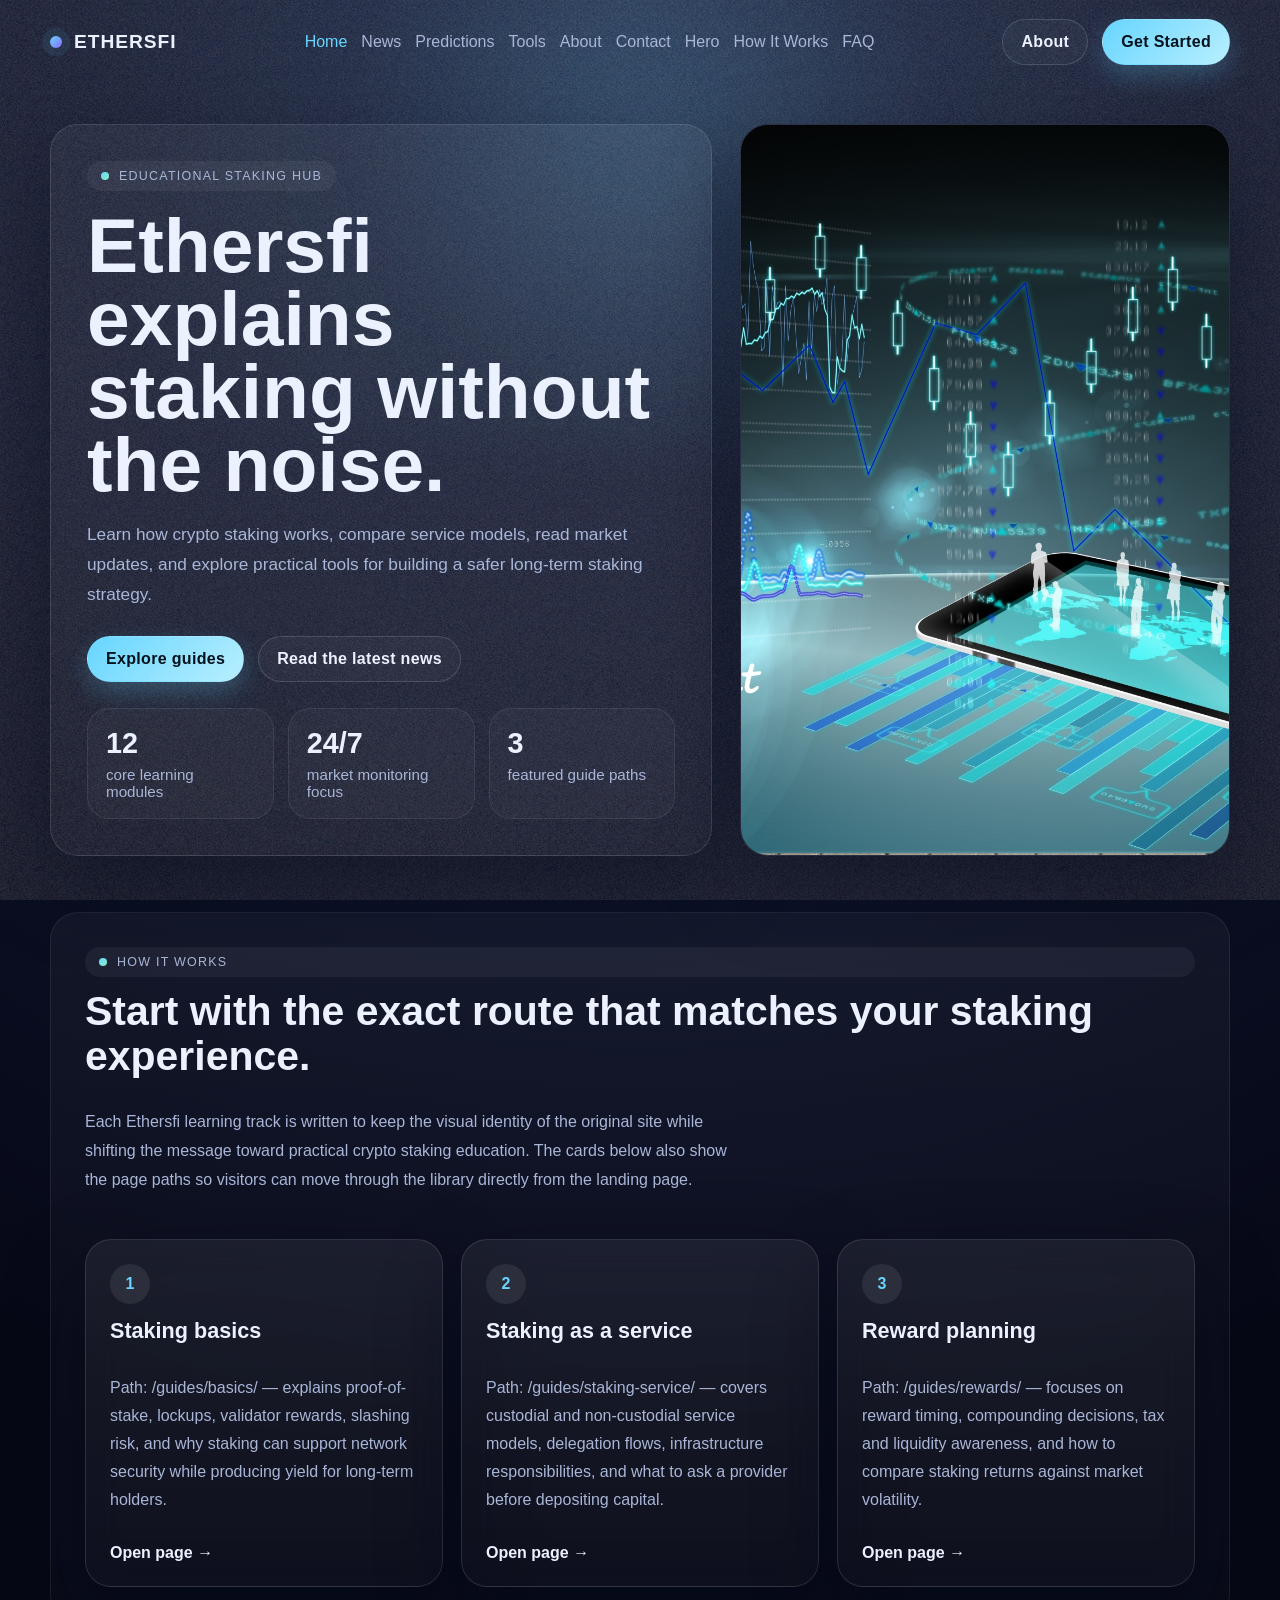
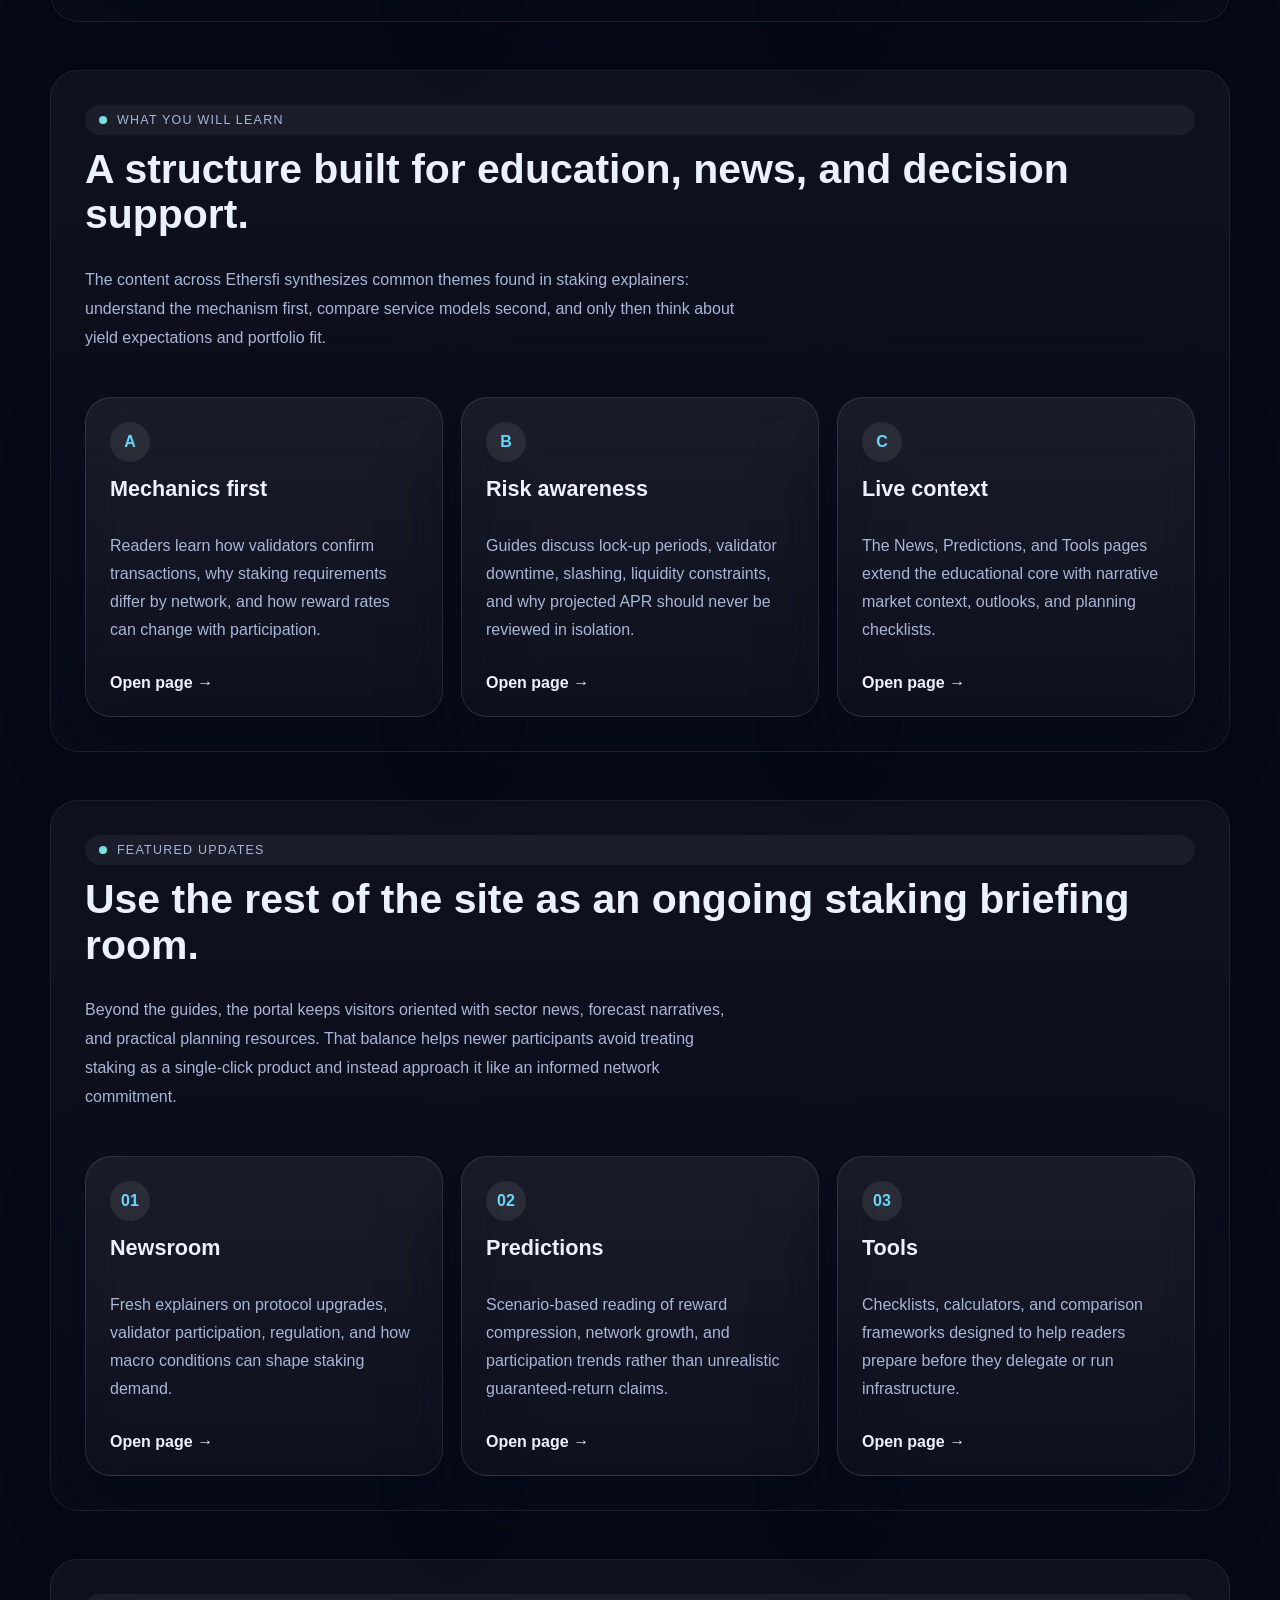
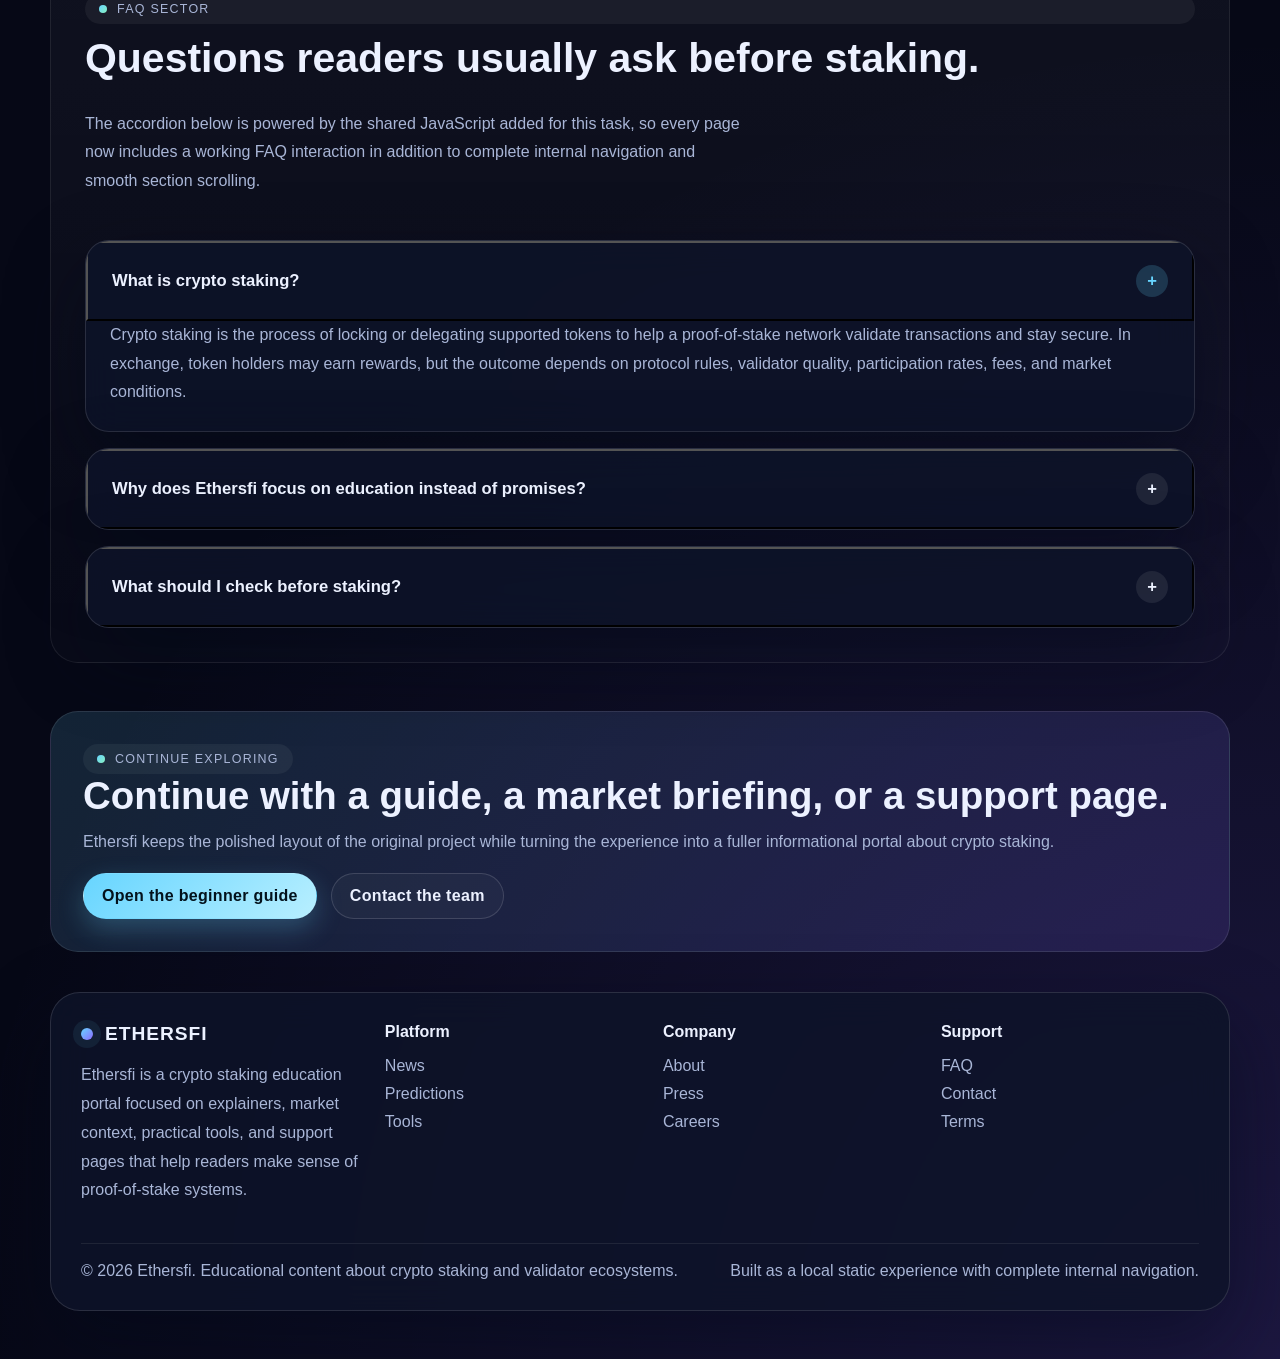
==== commit cb75aaaa: "feat: rebuild Ethersfi staking portal" ====
--- a/stake3/index.html
+++ b/stake3/index.html
@@ -1,5428 +1 @@
-<!DOCTYPE html><html lang="en" data-scrapbook-source="https://3001-ie8262rxrc2i7eny894ae.sandbox.webild.io/" data-scrapbook-create="20260731141934339"><head>
-    
-
-    
-
-    <meta charset="UTF-8">
-    
-    
-    <link href="css2.css" rel="stylesheet">
-    
-    <meta name="viewport" content="width=device-width, initial-scale=1.0">
-    <title>Webild Components</title>
-  <style type="text/css" data-vite-dev-id="/home/user/projects/1faf69ab-4532-480f-8fd7-87730c448859/src/index.css">@import url("css2-1.css");
-@layer properties;
-@layer theme, base, components, utilities;
-@layer theme {
-  :root, :host { --font-serif: ui-serif, Georgia, Cambria, "Times New Roman", Times, serif; --color-red-50: oklch(97.1% 0.013 17.38); --color-red-300: oklch(80.8% 0.114 19.571); --color-red-400: oklch(70.4% 0.191 22.216); --color-red-500: oklch(63.7% 0.237 25.331); --color-red-600: oklch(57.7% 0.245 27.325); --color-amber-500: oklch(76.9% 0.188 70.08); --color-amber-600: oklch(66.6% 0.179 58.318); --color-green-500: oklch(72.3% 0.219 149.579); --color-black: #000; --color-white: #fff; --spacing: 0.25rem; --container-xs: 20rem; --container-sm: 24rem; --container-md: 28rem; --container-lg: 32rem; --container-xl: 36rem; --container-4xl: 56rem; --container-7xl: 80rem; --text-xs: var(--text-xs); --text-xs--line-height: calc(1 / 0.75); --text-sm: var(--text-sm); --text-sm--line-height: calc(1.25 / 0.875); --text-base: var(--text-base); --text-base--line-height: calc(1.5 / 1); --text-lg: var(--text-lg); --text-lg--line-height: calc(1.75 / 1.125); --text-xl: var(--text-xl); --text-xl--line-height: calc(1.75 / 1.25); --text-2xl: var(--text-2xl); --text-2xl--line-height: calc(2 / 1.5); --text-3xl: var(--text-3xl); --text-3xl--line-height: calc(2.25 / 1.875); --text-4xl: var(--text-4xl); --text-4xl--line-height: calc(2.5 / 2.25); --text-5xl: var(--text-5xl); --text-5xl--line-height: 1; --text-6xl: var(--text-6xl); --text-6xl--line-height: 1; --text-7xl: var(--text-7xl); --text-7xl--line-height: 1; --text-8xl: var(--text-8xl); --text-8xl--line-height: 1; --text-9xl: var(--text-9xl); --text-9xl--line-height: 1; --font-weight-normal: 400; --font-weight-medium: 500; --font-weight-semibold: 600; --font-weight-bold: 700; --tracking-tight: -0.025em; --tracking-wide: 0.025em; --tracking-widest: 0.1em; --leading-tight: 1.25; --leading-snug: 1.375; --leading-normal: 1.5; --leading-relaxed: 1.625; --radius-xl: 0.75rem; --radius-2xl: 1rem; --radius-3xl: 1.5rem; --radius-4xl: 2rem; --drop-shadow-lg: 0 4px 4px rgb(0 0 0 / 0.15); --drop-shadow-2xl: 0 25px 25px rgb(0 0 0 / 0.15); --ease-out: cubic-bezier(0, 0, 0.2, 1); --ease-in-out: cubic-bezier(0.4, 0, 0.2, 1); --animate-spin: spin 1s linear infinite; --animate-pulse: pulse 2s cubic-bezier(0.4, 0, 0.6, 1) infinite; --blur-xs: 4px; --blur-sm: 8px; --blur-md: 12px; --blur-lg: 16px; --blur-xl: 24px; --blur-3xl: 64px; --perspective-distant: 1200px; --aspect-video: 16 / 9; --default-transition-duration: 150ms; --default-transition-timing-function: cubic-bezier(0.4, 0, 0.2, 1); --default-font-family: 'Mulish', sans-serif; --default-mono-font-family: monospace; --radius: var(--radius); --color-background: var(--background); --color-card: var(--card); --color-foreground: var(--foreground); --color-primary-cta: var(--primary-cta); --color-primary-cta-text: var(--primary-cta-text); --color-secondary-cta: var(--secondary-cta); --color-accent: var(--accent); --color-background-accent: var(--background-accent); --width-content-width: var(--width-content-width); --width-carousel-padding: var(--width-carousel-padding); --width-carousel-padding-controls: var(--width-carousel-padding-controls); --width-carousel-item-2: var(--width-carousel-item-2); --width-carousel-item-3: var(--width-carousel-item-3); --width-carousel-item-4: var(--width-carousel-item-4); --text-2xs: var(--text-2xs); }
-}
-@layer base {
-  *, ::after, ::before, ::backdrop, ::file-selector-button { box-sizing: border-box; margin: 0px; padding: 0px; border: 0px solid; }
-  html, :host { line-height: 1.5; tab-size: 4; font-family: var(--default-font-family, ui-sans-serif, system-ui, sans-serif, "Apple Color Emoji", "Segoe UI Emoji", "Segoe UI Symbol", "Noto Color Emoji"); font-feature-settings: var(--default-font-feature-settings, normal); font-variation-settings: var(--default-font-variation-settings, normal); }
-  hr { height: 0px; color: inherit; border-top-width: 1px; }
-  abbr:where([title]) { text-decoration: underline dotted; }
-  h1, h2, h3, h4, h5, h6 { font-size: inherit; font-weight: inherit; }
-  a { color: inherit; text-decoration: inherit; }
-  b, strong { font-weight: bolder; }
-  code, kbd, samp, pre { font-family: var(--default-mono-font-family, ui-monospace, SFMono-Regular, Menlo, Monaco, Consolas, "Liberation Mono", "Courier New", monospace); font-feature-settings: var(--default-mono-font-feature-settings, normal); font-variation-settings: var(--default-mono-font-variation-settings, normal); font-size: 1em; }
-  small { font-size: 80%; }
-  sub, sup { font-size: 75%; line-height: 0; position: relative; vertical-align: baseline; }
-  sub { bottom: -0.25em; }
-  sup { top: -0.5em; }
-  table { text-indent: 0px; border-color: inherit; border-collapse: collapse; }
-  :focus-visible { outline: auto; }
-  progress { vertical-align: baseline; }
-  summary { display: list-item; }
-  ol, ul, menu { list-style: none; }
-  img, svg, video, canvas, audio, iframe, embed, object { display: block; vertical-align: middle; }
-  img, video { max-width: 100%; height: auto; }
-  button, input, select, optgroup, textarea, ::file-selector-button { font: inherit; letter-spacing: inherit; color: inherit; border-radius: 0px; background-color: transparent; opacity: 1; }
-  :where(select:is([multiple], [size])) optgroup { font-weight: bolder; }
-  :where(select:is([multiple], [size])) optgroup option { padding-inline-start: 20px; }
-  ::file-selector-button { margin-inline-end: 4px; }
-  ::placeholder { opacity: 1; }
-  @supports (not (-webkit-appearance: -apple-pay-button)) or (contain-intrinsic-size: 1px) {
-  ::placeholder {
-  color: currentcolor;
-  @supports (color: color-mix(in lab, red, red)) {
-  color: color-mix(in oklab, currentcolor, transparent);
-}
-}
-}
-  textarea { resize: vertical; }
-  ::-webkit-search-decoration { appearance: none; }
-  ::-webkit-date-and-time-value { min-height: 1lh; text-align: inherit; }
-  ::-webkit-datetime-edit { display: inline-flex; }
-  ::-webkit-datetime-edit-fields-wrapper { padding: 0px; }
-  ::-webkit-datetime-edit, ::-webkit-datetime-edit-year-field, ::-webkit-datetime-edit-month-field, ::-webkit-datetime-edit-day-field, ::-webkit-datetime-edit-hour-field, ::-webkit-datetime-edit-minute-field, ::-webkit-datetime-edit-second-field, ::-webkit-datetime-edit-millisecond-field, ::-webkit-datetime-edit-meridiem-field { padding-block: 0px; }
-  ::-webkit-calendar-picker-indicator { line-height: 1; }
-  :user-invalid { box-shadow: none; }
-  button, input:where([type="button"], [type="reset"], [type="submit"]), ::file-selector-button { appearance: button; }
-  ::-webkit-inner-spin-button, ::-webkit-outer-spin-button { height: auto; }
-  [hidden]:where(:not([hidden="until-found"])) { display: none !important; }
-}
-@layer utilities {
-  .\@container\/field-group { container: field-group / inline-size; }
-  .pointer-events-auto { pointer-events: auto; }
-  .pointer-events-none { pointer-events: none; }
-  .invisible { visibility: hidden; }
-  .visible { visibility: visible; }
-  .sr-only { position: absolute; width: 1px; height: 1px; padding: 0px; margin: -1px; overflow: hidden; clip-path: inset(50%); white-space: nowrap; border-width: 0px; }
-  .absolute { position: absolute; }
-  .fixed { position: fixed; }
-  .relative { position: relative; }
-  .static { position: static; }
-  .sticky { position: sticky; }
-  .inset-0 { inset: calc(var(--spacing) * 0); }
-  .inset-0\.5 { inset: calc(var(--spacing) * 0.5); }
-  .inset-px { inset: 1px; }
-  .-inset-x-px { inset-inline: -1px; }
-  .inset-x-0 { inset-inline: calc(var(--spacing) * 0); }
-  .inset-x-1 { inset-inline: calc(var(--spacing) * 1); }
-  .inset-x-2 { inset-inline: calc(var(--spacing) * 2); }
-  .inset-x-3 { inset-inline: calc(var(--spacing) * 3); }
-  .inset-x-4 { inset-inline: calc(var(--spacing) * 4); }
-  .inset-x-5 { inset-inline: calc(var(--spacing) * 5); }
-  .inset-x-6 { inset-inline: calc(var(--spacing) * 6); }
-  .inset-y-0 { inset-block: calc(var(--spacing) * 0); }
-  .inset-y-1 { inset-block: calc(var(--spacing) * 1); }
-  .start { inset-inline-start: var(--spacing); }
-  .end { inset-inline-end: var(--spacing); }
-  .-top-2 { top: calc(var(--spacing) * -2); }
-  .-top-3 { top: calc(var(--spacing) * -3); }
-  .-top-7 { top: calc(var(--spacing) * -7); }
-  .-top-12 { top: calc(var(--spacing) * -12); }
-  .-top-\[15\%\] { top: calc(-15%); }
-  .-top-\[252px\] { top: calc(-252px); }
-  .-top-\[352px\] { top: calc(-352px); }
-  .-top-\[400px\] { top: calc(-400px); }
-  .-top-\[571px\] { top: calc(-571px); }
-  .top-0 { top: calc(var(--spacing) * 0); }
-  .top-1 { top: calc(var(--spacing) * 1); }
-  .top-1\.5 { top: calc(var(--spacing) * 1.5); }
-  .top-1\/2 { top: calc(50%); }
-  .top-2 { top: calc(var(--spacing) * 2); }
-  .top-3 { top: calc(var(--spacing) * 3); }
-  .top-3\.5 { top: calc(var(--spacing) * 3.5); }
-  .top-4 { top: calc(var(--spacing) * 4); }
-  .top-5 { top: calc(var(--spacing) * 5); }
-  .top-8 { top: calc(var(--spacing) * 8); }
-  .top-15\/100 { top: calc(15%); }
-  .top-\[-20vh\] { top: -20vh; }
-  .top-\[-30vh\] { top: -30vh; }
-  .top-\[1px\] { top: 1px; }
-  .top-\[5\%\] { top: 5%; }
-  .top-\[25vw\] { top: 25vw; }
-  .top-\[28\%\] { top: 28%; }
-  .top-\[40\%\] { top: 40%; }
-  .top-\[50\%\] { top: 50%; }
-  .top-\[60\%\] { top: 60%; }
-  .top-full { top: 100%; }
-  .-right-2 { right: calc(var(--spacing) * -2); }
-  .-right-3 { right: calc(var(--spacing) * -3); }
-  .-right-12 { right: calc(var(--spacing) * -12); }
-  .-right-\[33vw\] { right: calc(-33vw); }
-  .-right-\[36vw\] { right: calc(-36vw); }
-  .right-0 { right: calc(var(--spacing) * 0); }
-  .right-1 { right: calc(var(--spacing) * 1); }
-  .right-2 { right: calc(var(--spacing) * 2); }
-  .right-3 { right: calc(var(--spacing) * 3); }
-  .right-4 { right: calc(var(--spacing) * 4); }
-  .right-5 { right: calc(var(--spacing) * 5); }
-  .right-6 { right: calc(var(--spacing) * 6); }
-  .right-\[2\.5vw\] { right: 2.5vw; }
-  .right-\[5\%\] { right: 5%; }
-  .right-\[calc\(\(100vw-var\(--width-content-width\)\)\/2\)\] { right: calc((100vw - var(--width-content-width)) / 2); }
-  .right-full { right: 100%; }
-  .-bottom-2 { bottom: calc(var(--spacing) * -2); }
-  .-bottom-3 { bottom: calc(var(--spacing) * -3); }
-  .-bottom-12 { bottom: calc(var(--spacing) * -12); }
-  .-bottom-\[9vh\] { bottom: calc(-9vh); }
-  .-bottom-\[46px\] { bottom: calc(-46px); }
-  .-bottom-\[61vh\] { bottom: calc(-61vh); }
-  .-bottom-\[62vh\] { bottom: calc(-62vh); }
-  .-bottom-\[920px\] { bottom: calc(-920px); }
-  .-bottom-px { bottom: -1px; }
-  .bottom-0 { bottom: calc(var(--spacing) * 0); }
-  .bottom-1 { bottom: calc(var(--spacing) * 1); }
-  .bottom-2 { bottom: calc(var(--spacing) * 2); }
-  .bottom-3 { bottom: calc(var(--spacing) * 3); }
-  .bottom-4 { bottom: calc(var(--spacing) * 4); }
-  .bottom-5 { bottom: calc(var(--spacing) * 5); }
-  .bottom-6 { bottom: calc(var(--spacing) * 6); }
-  .bottom-\[-40vh\] { bottom: -40vh; }
-  .bottom-\[5\%\] { bottom: 5%; }
-  .bottom-\[25vh\] { bottom: 25vh; }
-  .bottom-\[calc\(var\(--spacing-4\)\+var\(--spacing-4\)\)\] { bottom: calc(var(--spacing-4) + var(--spacing-4)); }
-  .bottom-full { bottom: 100%; }
-  .-left-2 { left: calc(var(--spacing) * -2); }
-  .-left-3 { left: calc(var(--spacing) * -3); }
-  .-left-7 { left: calc(var(--spacing) * -7); }
-  .-left-12 { left: calc(var(--spacing) * -12); }
-  .-left-\[15\%\] { left: calc(-15%); }
-  .-left-\[33vw\] { left: calc(-33vw); }
-  .-left-\[36vw\] { left: calc(-36vw); }
-  .-left-\[373px\] { left: calc(-373px); }
-  .-left-full { left: -100%; }
-  .left-0 { left: calc(var(--spacing) * 0); }
-  .left-1 { left: calc(var(--spacing) * 1); }
-  .left-1\/2 { left: calc(50%); }
-  .left-2 { left: calc(var(--spacing) * 2); }
-  .left-3 { left: calc(var(--spacing) * 3); }
-  .left-4 { left: calc(var(--spacing) * 4); }
-  .left-5 { left: calc(var(--spacing) * 5); }
-  .left-6 { left: calc(var(--spacing) * 6); }
-  .left-\[2vw\] { left: 2vw; }
-  .left-\[5\%\] { left: 5%; }
-  .left-\[50\%\] { left: 50%; }
-  .left-\[calc\(\(100vw-var\(--width-content-width\)\)\/2\)\] { left: calc((100vw - var(--width-content-width)) / 2); }
-  .left-\[calc\(50\%-7\.5px\)\] { left: calc(50% - 7.5px); }
-  .left-\[calc\(50\%-10px\)\] { left: calc(50% - 10px); }
-  .left-\[calc\(50\%-17\.5px\)\] { left: calc(50% - 17.5px); }
-  .left-\[calc\(50\%-20px\)\] { left: calc(50% - 20px); }
-  .left-\[calc\(50\%-432\.5px\)\] { left: calc(50% - 432.5px); }
-  .left-\[calc\(50\%-599px\)\] { left: calc(50% - 599px); }
-  .left-\[calc\(var\(--vw-1\)\*2\)\] { left: calc(var(--vw-1) * 2); }
-  .left-full { left: 100%; }
-  .isolate { isolation: isolate; }
-  .-z-10 { z-index: calc(-10); }
-  .z-0 { z-index: 0; }
-  .z-1 { z-index: 1; }
-  .z-2 { z-index: 2; }
-  .z-10 { z-index: 10; }
-  .z-20 { z-index: 20; }
-  .z-30 { z-index: 30; }
-  .z-40 { z-index: 40; }
-  .z-50 { z-index: 50; }
-  .z-100 { z-index: 100; }
-  .z-110 { z-index: 110; }
-  .z-999 { z-index: 999; }
-  .z-1000 { z-index: 1000; }
-  .z-1001 { z-index: 1001; }
-  .z-99999 { z-index: 99999; }
-  .z-\[1\] { z-index: 1; }
-  .z-\[100\] { z-index: 100; }
-  .z-\[99999\] { z-index: 99999; }
-  .order-1 { order: 1; }
-  .order-2 { order: 2; }
-  .order-first { order: -9999; }
-  .order-last { order: 9999; }
-  .col-span-1 { grid-column: span 1 / span 1; }
-  .col-start-1 { grid-column-start: 1; }
-  .row-start-1 { grid-row-start: 1; }
-  .container {
-  width: 100%;
-  @media (width >= 40rem) {
-  max-width: 40rem;
-}
-  @media (width >= 48rem) {
-  max-width: 48rem;
-}
-  @media (width >= 64rem) {
-  max-width: 64rem;
-}
-  @media (width >= 80rem) {
-  max-width: 80rem;
-}
-  @media (width >= 96rem) {
-  max-width: 96rem;
-}
-}
-  .\!m-0 { margin: calc(var(--spacing) * 0)  !important; }
-  .m-0 { margin: calc(var(--spacing) * 0); }
-  .m-1 { margin: calc(var(--spacing) * 1); }
-  .m-8 { margin: calc(var(--spacing) * 8); }
-  .m-9 { margin: calc(var(--spacing) * 9); }
-  .m-10 { margin: calc(var(--spacing) * 10); }
-  .m-12 { margin: calc(var(--spacing) * 12); }
-  .m-16 { margin: calc(var(--spacing) * 16); }
-  .-mx-1 { margin-inline: calc(var(--spacing) * -1); }
-  .-mx-\[4\%\] { margin-inline: calc(-4%); }
-  .mx-1 { margin-inline: calc(var(--spacing) * 1); }
-  .mx-2 { margin-inline: calc(var(--spacing) * 2); }
-  .mx-3 { margin-inline: calc(var(--spacing) * 3); }
-  .mx-3\.5 { margin-inline: calc(var(--spacing) * 3.5); }
-  .mx-\[0\.25em\] { margin-inline: 0.25em; }
-  .mx-auto { margin-inline: auto; }
-  .-my-2 { margin-block: calc(var(--spacing) * -2); }
-  .my-0 { margin-block: calc(var(--spacing) * 0); }
-  .my-0\.5 { margin-block: calc(var(--spacing) * 0.5); }
-  .my-1 { margin-block: calc(var(--spacing) * 1); }
-  .my-4 { margin-block: calc(var(--spacing) * 4); }
-  .my-5 { margin-block: calc(var(--spacing) * 5); }
-  .my-8 { margin-block: calc(var(--spacing) * 8); }
-  .my-20 { margin-block: calc(var(--spacing) * 20); }
-  .-mt-1 { margin-top: calc(var(--spacing) * -1); }
-  .-mt-4 { margin-top: calc(var(--spacing) * -4); }
-  .-mt-5 { margin-top: calc(var(--spacing) * -5); }
-  .mt-0\.5 { margin-top: calc(var(--spacing) * 0.5); }
-  .mt-0\.75 { margin-top: calc(var(--spacing) * 0.75); }
-  .mt-1 { margin-top: calc(var(--spacing) * 1); }
-  .mt-1\.5 { margin-top: calc(var(--spacing) * 1.5); }
-  .mt-2 { margin-top: calc(var(--spacing) * 2); }
-  .mt-3 { margin-top: calc(var(--spacing) * 3); }
-  .mt-4 { margin-top: calc(var(--spacing) * 4); }
-  .mt-5 { margin-top: calc(var(--spacing) * 5); }
-  .mt-6 { margin-top: calc(var(--spacing) * 6); }
-  .mt-8 { margin-top: calc(var(--spacing) * 8); }
-  .mt-12 { margin-top: calc(var(--spacing) * 12); }
-  .mt-20 { margin-top: calc(var(--spacing) * 20); }
-  .mt-24 { margin-top: calc(var(--spacing) * 24); }
-  .mt-\[-0\.25em\] { margin-top: -0.25em; }
-  .mt-auto { margin-top: auto; }
-  .mr-1 { margin-right: calc(var(--spacing) * 1); }
-  .mr-2 { margin-right: calc(var(--spacing) * 2); }
-  .mr-3 { margin-right: calc(var(--spacing) * 3); }
-  .mr-5 { margin-right: calc(var(--spacing) * 5); }
-  .-mb-\[0\.1em\] { margin-bottom: calc(-0.1em); }
-  .mb-0\.5 { margin-bottom: calc(var(--spacing) * 0.5); }
-  .mb-1 { margin-bottom: calc(var(--spacing) * 1); }
-  .mb-2 { margin-bottom: calc(var(--spacing) * 2); }
-  .mb-3 { margin-bottom: calc(var(--spacing) * 3); }
-  .mb-4 { margin-bottom: calc(var(--spacing) * 4); }
-  .mb-5 { margin-bottom: calc(var(--spacing) * 5); }
-  .mb-6 { margin-bottom: calc(var(--spacing) * 6); }
-  .mb-8 { margin-bottom: calc(var(--spacing) * 8); }
-  .mb-10 { margin-bottom: calc(var(--spacing) * 10); }
-  .mb-20 { margin-bottom: calc(var(--spacing) * 20); }
-  .-ml-3 { margin-left: calc(var(--spacing) * -3); }
-  .-ml-4 { margin-left: calc(var(--spacing) * -4); }
-  .-ml-5 { margin-left: calc(var(--spacing) * -5); }
-  .-ml-15 { margin-left: calc(var(--spacing) * -15); }
-  .ml-1 { margin-left: calc(var(--spacing) * 1); }
-  .ml-2 { margin-left: calc(var(--spacing) * 2); }
-  .ml-4 { margin-left: calc(var(--spacing) * 4); }
-  .ml-auto { margin-left: auto; }
-  .line-clamp-2 { overflow: hidden; display: -webkit-box; -moz-box-orient: vertical; -webkit-line-clamp: 2; }
-  .line-clamp-3 { overflow: hidden; display: -webkit-box; -moz-box-orient: vertical; -webkit-line-clamp: 3; }
-  .block { display: block; }
-  .flex { display: flex; }
-  .grid { display: grid; }
-  .hidden { display: none; }
-  .inline { display: inline; }
-  .inline-block { display: inline-block; }
-  .inline-flex { display: inline-flex; }
-  .table { display: table; }
-  .aspect-2\/1 { aspect-ratio: 2 / 1; }
-  .aspect-3\/2 { aspect-ratio: 3 / 2; }
-  .aspect-3\/4 { aspect-ratio: 3 / 4; }
-  .aspect-4\/3 { aspect-ratio: 4 / 3; }
-  .aspect-4\/5 { aspect-ratio: 4 / 5; }
-  .aspect-5\/6 { aspect-ratio: 5 / 6; }
-  .aspect-6\/7 { aspect-ratio: 6 / 7; }
-  .aspect-9\/16 { aspect-ratio: 9 / 16; }
-  .aspect-square { aspect-ratio: 1 / 1; }
-  .aspect-video { aspect-ratio: var(--aspect-video); }
-  .size-1\/2 { width: calc(50%); height: calc(50%); }
-  .size-2 { width: calc(var(--spacing) * 2); height: calc(var(--spacing) * 2); }
-  .size-2\.5 { width: calc(var(--spacing) * 2.5); height: calc(var(--spacing) * 2.5); }
-  .size-3 { width: calc(var(--spacing) * 3); height: calc(var(--spacing) * 3); }
-  .size-3\.5 { width: calc(var(--spacing) * 3.5); height: calc(var(--spacing) * 3.5); }
-  .size-4 { width: calc(var(--spacing) * 4); height: calc(var(--spacing) * 4); }
-  .size-4\/10 { width: calc(40%); height: calc(40%); }
-  .size-5 { width: calc(var(--spacing) * 5); height: calc(var(--spacing) * 5); }
-  .size-6 { width: calc(var(--spacing) * 6); height: calc(var(--spacing) * 6); }
-  .size-7 { width: calc(var(--spacing) * 7); height: calc(var(--spacing) * 7); }
-  .size-8 { width: calc(var(--spacing) * 8); height: calc(var(--spacing) * 8); }
-  .size-9 { width: calc(var(--spacing) * 9); height: calc(var(--spacing) * 9); }
-  .size-10 { width: calc(var(--spacing) * 10); height: calc(var(--spacing) * 10); }
-  .size-12 { width: calc(var(--spacing) * 12); height: calc(var(--spacing) * 12); }
-  .size-14 { width: calc(var(--spacing) * 14); height: calc(var(--spacing) * 14); }
-  .size-16 { width: calc(var(--spacing) * 16); height: calc(var(--spacing) * 16); }
-  .size-18 { width: calc(var(--spacing) * 18); height: calc(var(--spacing) * 18); }
-  .size-20 { width: calc(var(--spacing) * 20); height: calc(var(--spacing) * 20); }
-  .size-22 { width: calc(var(--spacing) * 22); height: calc(var(--spacing) * 22); }
-  .size-24 { width: calc(var(--spacing) * 24); height: calc(var(--spacing) * 24); }
-  .size-40 { width: calc(var(--spacing) * 40); height: calc(var(--spacing) * 40); }
-  .size-60 { width: calc(var(--spacing) * 60); height: calc(var(--spacing) * 60); }
-  .size-80 { width: calc(var(--spacing) * 80); height: calc(var(--spacing) * 80); }
-  .size-100 { width: calc(var(--spacing) * 100); height: calc(var(--spacing) * 100); }
-  .size-\[--cell-size\] { }
-  .size-\[1em\] { width: 1em; height: 1em; }
-  .size-full { width: 100%; height: 100%; }
-  .h-\(--text-7xl\) { height: var(--text-7xl); }
-  .h-\(--text-base\) { height: var(--text-base); }
-  .h-\(--text-sm\) { height: var(--text-sm); }
-  .h-\(--text-xl\) { height: var(--text-xl); }
-  .h-0\.5 { height: calc(var(--spacing) * 0.5); }
-  .h-1 { height: calc(var(--spacing) * 1); }
-  .h-1\.5 { height: calc(var(--spacing) * 1.5); }
-  .h-1\/2 { height: calc(50%); }
-  .h-1\/3 { height: calc(33.3333%); }
-  .h-2 { height: calc(var(--spacing) * 2); }
-  .h-2\.5 { height: calc(var(--spacing) * 2.5); }
-  .h-2\/5 { height: calc(40%); }
-  .h-3 { height: calc(var(--spacing) * 3); }
-  .h-3\.5 { height: calc(var(--spacing) * 3.5); }
-  .h-4 { height: calc(var(--spacing) * 4); }
-  .h-4\/5 { height: calc(80%); }
-  .h-5 { height: calc(var(--spacing) * 5); }
-  .h-5\/10 { height: calc(50%); }
-  .h-6 { height: calc(var(--spacing) * 6); }
-  .h-7 { height: calc(var(--spacing) * 7); }
-  .h-8 { height: calc(var(--spacing) * 8); }
-  .h-9 { height: calc(var(--spacing) * 9); }
-  .h-10 { height: calc(var(--spacing) * 10); }
-  .h-11 { height: calc(var(--spacing) * 11); }
-  .h-12 { height: calc(var(--spacing) * 12); }
-  .h-13 { height: calc(var(--spacing) * 13); }
-  .h-14 { height: calc(var(--spacing) * 14); }
-  .h-15 { height: calc(var(--spacing) * 15); }
-  .h-20 { height: calc(var(--spacing) * 20); }
-  .h-30 { height: calc(var(--spacing) * 30); }
-  .h-36 { height: calc(var(--spacing) * 36); }
-  .h-48 { height: calc(var(--spacing) * 48); }
-  .h-60 { height: calc(var(--spacing) * 60); }
-  .h-70\/100 { height: calc(70%); }
-  .h-72 { height: calc(var(--spacing) * 72); }
-  .h-80 { height: calc(var(--spacing) * 80); }
-  .h-90 { height: calc(var(--spacing) * 90); }
-  .h-96 { height: calc(var(--spacing) * 96); }
-  .h-100 { height: calc(var(--spacing) * 100); }
-  .h-150 { height: calc(var(--spacing) * 150); }
-  .h-\[--cell-size\] { }
-  .h-\[1em\] { height: 1em; }
-  .h-\[1px\] { height: 1px; }
-  .h-\[12vh\] { height: 12vh; }
-  .h-\[20em\] { height: 20em; }
-  .h-\[50svh\] { height: 50svh; }
-  .h-\[50vh\] { height: 50vh; }
-  .h-\[70vh\] { height: 70vh; }
-  .h-\[90svh\] { height: 90svh; }
-  .h-\[92px\] { height: 92px; }
-  .h-\[105vh\] { height: 105vh; }
-  .h-\[110vh\] { height: 110vh; }
-  .h-\[120\%\] { height: 120%; }
-  .h-\[129vh\] { height: 129vh; }
-  .h-\[130\%\] { height: 130%; }
-  .h-\[140vw\] { height: 140vw; }
-  .h-\[150vh\] { height: 150vh; }
-  .h-\[150vw\] { height: 150vw; }
-  .h-\[179vh\] { height: 179vh; }
-  .h-\[300vh\] { height: 300vh; }
-  .h-\[450px\] { height: 450px; }
-  .h-\[929px\] { height: 929px; }
-  .h-\[calc\(var\(--text-base\)\*1\.25\)\] { height: calc(var(--text-base) * 1.25); }
-  .h-\[var\(--radix-navigation-menu-viewport-height\)\] { height: var(--radix-navigation-menu-viewport-height); }
-  .h-\[var\(--radix-select-trigger-height\)\] { height: var(--radix-select-trigger-height); }
-  .h-auto { height: auto; }
-  .h-fit { height: fit-content; }
-  .h-full { height: 100%; }
-  .h-max { height: max-content; }
-  .h-px { height: 1px; }
-  .h-screen { height: 100vh; }
-  .h-svh { height: 100svh; }
-  .max-h-96 { max-height: calc(var(--spacing) * 96); }
-  .max-h-\[--radix-context-menu-content-available-height\] { }
-  .max-h-\[300px\] { max-height: 300px; }
-  .max-h-\[var\(--radix-dropdown-menu-content-available-height\)\] { max-height: var(--radix-dropdown-menu-content-available-height); }
-  .max-h-screen { max-height: 100vh; }
-  .min-h-0 { min-height: calc(var(--spacing) * 0); }
-  .min-h-8 { min-height: calc(var(--spacing) * 8); }
-  .min-h-9 { min-height: calc(var(--spacing) * 9); }
-  .min-h-10 { min-height: calc(var(--spacing) * 10); }
-  .min-h-24 { min-height: calc(var(--spacing) * 24); }
-  .min-h-60 { min-height: calc(var(--spacing) * 60); }
-  .min-h-70 { min-height: calc(var(--spacing) * 70); }
-  .min-h-80 { min-height: calc(var(--spacing) * 80); }
-  .min-h-100 { min-height: calc(var(--spacing) * 100); }
-  .min-h-\[60px\] { min-height: 60px; }
-  .min-h-\[80px\] { min-height: 80px; }
-  .min-h-svh { min-height: 100svh; }
-  .w-0 { width: calc(var(--spacing) * 0); }
-  .w-0\.5 { width: calc(var(--spacing) * 0.5); }
-  .w-1 { width: calc(var(--spacing) * 1); }
-  .w-1\/2 { width: calc(50%); }
-  .w-1\/3 { width: calc(33.3333%); }
-  .w-2 { width: calc(var(--spacing) * 2); }
-  .w-2\.5 { width: calc(var(--spacing) * 2.5); }
-  .w-2\/5 { width: calc(40%); }
-  .w-3 { width: calc(var(--spacing) * 3); }
-  .w-3\.5 { width: calc(var(--spacing) * 3.5); }
-  .w-3\/4 { width: calc(75%); }
-  .w-3\/5 { width: calc(60%); }
-  .w-4 { width: calc(var(--spacing) * 4); }
-  .w-4\/5 { width: calc(80%); }
-  .w-5 { width: calc(var(--spacing) * 5); }
-  .w-6 { width: calc(var(--spacing) * 6); }
-  .w-6\/10 { width: calc(60%); }
-  .w-7 { width: calc(var(--spacing) * 7); }
-  .w-7xl { width: var(--container-7xl); }
-  .w-8 { width: calc(var(--spacing) * 8); }
-  .w-9 { width: calc(var(--spacing) * 9); }
-  .w-9\/10 { width: calc(90%); }
-  .w-10 { width: calc(var(--spacing) * 10); }
-  .w-11 { width: calc(var(--spacing) * 11); }
-  .w-12 { width: calc(var(--spacing) * 12); }
-  .w-14 { width: calc(var(--spacing) * 14); }
-  .w-20 { width: calc(var(--spacing) * 20); }
-  .w-24 { width: calc(var(--spacing) * 24); }
-  .w-25\/100 { width: calc(25%); }
-  .w-28 { width: calc(var(--spacing) * 28); }
-  .w-48 { width: calc(var(--spacing) * 48); }
-  .w-60 { width: calc(var(--spacing) * 60); }
-  .w-64 { width: calc(var(--spacing) * 64); }
-  .w-65\/100 { width: calc(65%); }
-  .w-72 { width: calc(var(--spacing) * 72); }
-  .w-75\/100 { width: calc(75%); }
-  .w-80 { width: calc(var(--spacing) * 80); }
-  .w-95\/100 { width: calc(95%); }
-  .w-96 { width: calc(var(--spacing) * 96); }
-  .w-100 { width: calc(var(--spacing) * 100); }
-  .w-\[--cell-size\] { }
-  .w-\[--sidebar-width\] { }
-  .w-\[1px\] { width: 1px; }
-  .w-\[9vw\] { width: 9vw; }
-  .w-\[10vw\] { width: 10vw; }
-  .w-\[12\.5vw\] { width: 12.5vw; }
-  .w-\[15em\] { width: 15em; }
-  .w-\[15px\] { width: 15px; }
-  .w-\[15vw\] { width: 15vw; }
-  .w-\[20px\] { width: 20px; }
-  .w-\[23\%\] { width: 23%; }
-  .w-\[35\%\] { width: 35%; }
-  .w-\[35px\] { width: 35px; }
-  .w-\[40px\] { width: 40px; }
-  .w-\[45vw\] { width: 45vw; }
-  .w-\[49vw\] { width: 49vw; }
-  .w-\[50vw\] { width: 50vw; }
-  .w-\[55\%\] { width: 55%; }
-  .w-\[70\%\] { width: 70%; }
-  .w-\[100px\] { width: 100px; }
-  .w-\[120vw\] { width: 120vw; }
-  .w-\[130\%\] { width: 130%; }
-  .w-\[150vw\] { width: 150vw; }
-  .w-\[160px\] { width: 160px; }
-  .w-\[865px\] { width: 865px; }
-  .w-\[1142px\] { width: 1142px; }
-  .w-\[1198px\] { width: 1198px; }
-  .w-auto { width: auto; }
-  .w-carousel-item-3 { width: var(--width-carousel-item-3); }
-  .w-carousel-item-4 { width: var(--width-carousel-item-4); }
-  .w-carousel-padding { width: var(--width-carousel-padding); }
-  .w-carousel-padding-controls { width: var(--width-carousel-padding-controls); }
-  .w-content-width { width: var(--width-content-width); }
-  .w-fit { width: fit-content; }
-  .w-full { width: 100%; }
-  .w-lg { width: var(--container-lg); }
-  .w-max { width: max-content; }
-  .w-md { width: var(--container-md); }
-  .w-px { width: 1px; }
-  .w-screen { width: 100vw; }
-  .w-xs { width: var(--container-xs); }
-  .max-w-3\/4 { max-width: calc(75%); }
-  .max-w-9\/10 { max-width: calc(90%); }
-  .max-w-\[--skeleton-width\] { }
-  .max-w-\[82px\] { max-width: 82px; }
-  .max-w-\[95\%\] { max-width: 95%; }
-  .max-w-\[340px\] { max-width: 340px; }
-  .max-w-\[420px\] { max-width: 420px; }
-  .max-w-full { max-width: 100%; }
-  .max-w-lg { max-width: var(--container-lg); }
-  .max-w-max { max-width: max-content; }
-  .max-w-sm { max-width: var(--container-sm); }
-  .max-w-xl { max-width: var(--container-xl); }
-  .max-w-xs { max-width: var(--container-xs); }
-  .min-w-0 { min-width: calc(var(--spacing) * 0); }
-  .min-w-5 { min-width: calc(var(--spacing) * 5); }
-  .min-w-8 { min-width: calc(var(--spacing) * 8); }
-  .min-w-9 { min-width: calc(var(--spacing) * 9); }
-  .min-w-10 { min-width: calc(var(--spacing) * 10); }
-  .min-w-32 { min-width: calc(var(--spacing) * 32); }
-  .min-w-\[--cell-size\] { }
-  .min-w-\[8rem\] { min-width: 8rem; }
-  .min-w-\[12rem\] { min-width: 12rem; }
-  .min-w-\[30px\] { min-width: 30px; }
-  .min-w-\[var\(--radix-select-trigger-width\)\] { min-width: var(--radix-select-trigger-width); }
-  .flex-1 { flex: 1 1 0%; }
-  .flex-none { flex: 0 0 auto; }
-  .shrink-0 { flex-shrink: 0; }
-  .flex-grow { flex-grow: 1; }
-  .grow { flex-grow: 1; }
-  .grow-0 { flex-grow: 0; }
-  .basis-full { flex-basis: 100%; }
-  .caption-bottom { caption-side: bottom; }
-  .border-collapse { border-collapse: collapse; }
-  .origin-\[--radix-context-menu-content-transform-origin\] { }
-  .origin-\[--radix-dropdown-menu-content-transform-origin\] { }
-  .origin-\[--radix-hover-card-content-transform-origin\] { }
-  .origin-\[--radix-menubar-content-transform-origin\] { }
-  .origin-\[--radix-popover-content-transform-origin\] { }
-  .origin-center { transform-origin: center center 0px; }
-  .origin-left { transform-origin: 0px center 0px; }
-  .origin-top { transform-origin: center top 0px; }
-  .origin-top-right { transform-origin: 100% 0px 0px; }
-  .-translate-x-1\/2 { --tw-translate-x: calc(calc(1 / 2 * 100%) * -1); translate: var(--tw-translate-x) var(--tw-translate-y); }
-  .-translate-x-1\/4 { --tw-translate-x: calc(calc(1 / 4 * 100%) * -1); translate: var(--tw-translate-x) var(--tw-translate-y); }
-  .-translate-x-3 { --tw-translate-x: calc(var(--spacing) * -3); translate: var(--tw-translate-x) var(--tw-translate-y); }
-  .-translate-x-5 { --tw-translate-x: calc(var(--spacing) * -5); translate: var(--tw-translate-x) var(--tw-translate-y); }
-  .-translate-x-6 { --tw-translate-x: calc(var(--spacing) * -6); translate: var(--tw-translate-x) var(--tw-translate-y); }
-  .-translate-x-10 { --tw-translate-x: calc(var(--spacing) * -10); translate: var(--tw-translate-x) var(--tw-translate-y); }
-  .-translate-x-\[12\%\] { --tw-translate-x: calc(12% * -1); translate: var(--tw-translate-x) var(--tw-translate-y); }
-  .-translate-x-\[120\%\] { --tw-translate-x: calc(120% * -1); translate: var(--tw-translate-x) var(--tw-translate-y); }
-  .-translate-x-\[calc\(-100\%\+2rem\)\] { --tw-translate-x: calc(calc(-100% + 2rem) * -1); translate: var(--tw-translate-x) var(--tw-translate-y); }
-  .-translate-x-px { --tw-translate-x: -1px; translate: var(--tw-translate-x) var(--tw-translate-y); }
-  .translate-x-0\.5 { --tw-translate-x: calc(var(--spacing) * 0.5); translate: var(--tw-translate-x) var(--tw-translate-y); }
-  .translate-x-1\/2 { --tw-translate-x: calc(1 / 2 * 100%); translate: var(--tw-translate-x) var(--tw-translate-y); }
-  .translate-x-1\/4 { --tw-translate-x: calc(1 / 4 * 100%); translate: var(--tw-translate-x) var(--tw-translate-y); }
-  .translate-x-5 { --tw-translate-x: calc(var(--spacing) * 5); translate: var(--tw-translate-x) var(--tw-translate-y); }
-  .translate-x-6 { --tw-translate-x: calc(var(--spacing) * 6); translate: var(--tw-translate-x) var(--tw-translate-y); }
-  .translate-x-16 { --tw-translate-x: calc(var(--spacing) * 16); translate: var(--tw-translate-x) var(--tw-translate-y); }
-  .translate-x-32 { --tw-translate-x: calc(var(--spacing) * 32); translate: var(--tw-translate-x) var(--tw-translate-y); }
-  .translate-x-\[-50\%\] { --tw-translate-x: -50%; translate: var(--tw-translate-x) var(--tw-translate-y); }
-  .translate-x-\[12\%\] { --tw-translate-x: 12%; translate: var(--tw-translate-x) var(--tw-translate-y); }
-  .translate-x-px { --tw-translate-x: 1px; translate: var(--tw-translate-x) var(--tw-translate-y); }
-  .-translate-y-1 { --tw-translate-y: calc(var(--spacing) * -1); translate: var(--tw-translate-x) var(--tw-translate-y); }
-  .-translate-y-1\/2 { --tw-translate-y: calc(calc(1 / 2 * 100%) * -1); translate: var(--tw-translate-x) var(--tw-translate-y); }
-  .-translate-y-5 { --tw-translate-y: calc(var(--spacing) * -5); translate: var(--tw-translate-x) var(--tw-translate-y); }
-  .-translate-y-14 { --tw-translate-y: calc(var(--spacing) * -14); translate: var(--tw-translate-x) var(--tw-translate-y); }
-  .-translate-y-\[8\%\] { --tw-translate-y: calc(8% * -1); translate: var(--tw-translate-x) var(--tw-translate-y); }
-  .translate-y-0 { --tw-translate-y: calc(var(--spacing) * 0); translate: var(--tw-translate-x) var(--tw-translate-y); }
-  .translate-y-1 { --tw-translate-y: calc(var(--spacing) * 1); translate: var(--tw-translate-x) var(--tw-translate-y); }
-  .translate-y-1\/2 { --tw-translate-y: calc(1 / 2 * 100%); translate: var(--tw-translate-x) var(--tw-translate-y); }
-  .translate-y-5 { --tw-translate-y: calc(var(--spacing) * 5); translate: var(--tw-translate-x) var(--tw-translate-y); }
-  .translate-y-16 { --tw-translate-y: calc(var(--spacing) * 16); translate: var(--tw-translate-x) var(--tw-translate-y); }
-  .translate-y-\[-50\%\] { --tw-translate-y: -50%; translate: var(--tw-translate-x) var(--tw-translate-y); }
-  .translate-y-\[10\%\] { --tw-translate-y: 10%; translate: var(--tw-translate-x) var(--tw-translate-y); }
-  .translate-y-full { --tw-translate-y: 100%; translate: var(--tw-translate-x) var(--tw-translate-y); }
-  .scale-0 { --tw-scale-x: 0%; --tw-scale-y: 0%; --tw-scale-z: 0%; scale: var(--tw-scale-x) var(--tw-scale-y); }
-  .scale-75 { --tw-scale-x: 75%; --tw-scale-y: 75%; --tw-scale-z: 75%; scale: var(--tw-scale-x) var(--tw-scale-y); }
-  .scale-85 { --tw-scale-x: 85%; --tw-scale-y: 85%; --tw-scale-z: 85%; scale: var(--tw-scale-x) var(--tw-scale-y); }
-  .scale-90 { --tw-scale-x: 90%; --tw-scale-y: 90%; --tw-scale-z: 90%; scale: var(--tw-scale-x) var(--tw-scale-y); }
-  .scale-100 { --tw-scale-x: 100%; --tw-scale-y: 100%; --tw-scale-z: 100%; scale: var(--tw-scale-x) var(--tw-scale-y); }
-  .scale-150 { --tw-scale-x: 150%; --tw-scale-y: 150%; --tw-scale-z: 150%; scale: var(--tw-scale-x) var(--tw-scale-y); }
-  .scale-x-0 { --tw-scale-x: 0%; scale: var(--tw-scale-x) var(--tw-scale-y); }
-  .scale-x-100 { --tw-scale-x: 100%; scale: var(--tw-scale-x) var(--tw-scale-y); }
-  .-rotate-3 { rotate: calc(-3deg); }
-  .-rotate-6 { rotate: calc(-6deg); }
-  .-rotate-8 { rotate: calc(-8deg); }
-  .-rotate-20 { rotate: calc(-20deg); }
-  .-rotate-45 { rotate: calc(-45deg); }
-  .-rotate-60 { rotate: calc(-60deg); }
-  .-rotate-\[38deg\] { rotate: calc(-38deg); }
-  .-rotate-\[52\.5deg\] { rotate: calc(-52.5deg); }
-  .rotate-0 { rotate: 0deg; }
-  .rotate-3 { rotate: 3deg; }
-  .rotate-6 { rotate: 6deg; }
-  .rotate-8 { rotate: 8deg; }
-  .rotate-10 { rotate: 10deg; }
-  .rotate-45 { rotate: 45deg; }
-  .rotate-90 { rotate: 90deg; }
-  .rotate-180 { rotate: 180deg; }
-  .rotate-x-20 { --tw-rotate-x: rotateX(20deg); transform: var(--tw-rotate-x,) var(--tw-rotate-y,) var(--tw-rotate-z,) var(--tw-skew-x,) var(--tw-skew-y,); }
-  .rotate-y-180 { --tw-rotate-y: rotateY(180deg); transform: var(--tw-rotate-x,) var(--tw-rotate-y,) var(--tw-rotate-z,) var(--tw-skew-x,) var(--tw-skew-y,); }
-  .-skew-y-\[8deg\] { --tw-skew-y: skewY(calc(8deg * -1)); transform: var(--tw-rotate-x,) var(--tw-rotate-y,) var(--tw-rotate-z,) var(--tw-skew-x,) var(--tw-skew-y,); }
-  .transform { transform: var(--tw-rotate-x,) var(--tw-rotate-y,) var(--tw-rotate-z,) var(--tw-skew-x,) var(--tw-skew-y,); }
-  .transform-\[rotateY\(180deg\)\] { transform: rotateY(180deg); }
-  .animate-\[cell-wave-pulse_4s_ease_infinite\] { animation: 4s infinite cell-wave-pulse; }
-  .animate-pulse { animation: var(--animate-pulse); }
-  .animate-spin { animation: var(--animate-spin); }
-  .cursor-default { cursor: default; }
-  .cursor-grab { cursor: grab; }
-  .cursor-not-allowed { cursor: not-allowed; }
-  .cursor-pointer { cursor: pointer; }
-  .cursor-text { cursor: text; }
-  .touch-none { touch-action: none; }
-  .resize { resize: both; }
-  .resize-none { resize: none; }
-  .list-decimal { list-style-type: decimal; }
-  .list-disc { list-style-type: disc; }
-  .list-none { list-style-type: none; }
-  .grid-cols-1 { grid-template-columns: repeat(1, minmax(0px, 1fr)); }
-  .grid-cols-2 { grid-template-columns: repeat(2, minmax(0px, 1fr)); }
-  .grid-cols-4 { grid-template-columns: repeat(4, minmax(0px, 1fr)); }
-  .grid-cols-\[0fr\] { grid-template-columns: 0fr; }
-  .grid-rows-\[0fr\] { grid-template-rows: 0fr; }
-  .grid-rows-\[1fr\] { grid-template-rows: 1fr; }
-  .flex-col { flex-direction: column; }
-  .flex-col-reverse { flex-direction: column-reverse; }
-  .flex-row { flex-direction: row; }
-  .flex-row-reverse { flex-direction: row-reverse; }
-  .flex-wrap { flex-wrap: wrap; }
-  .place-content-center { place-content: center; }
-  .place-items-center { place-items: center; }
-  .items-baseline { align-items: baseline; }
-  .items-center { align-items: center; }
-  .items-end { align-items: flex-end; }
-  .items-start { align-items: flex-start; }
-  .items-stretch { align-items: stretch; }
-  .justify-between { justify-content: space-between; }
-  .justify-center { justify-content: center; }
-  .justify-end { justify-content: flex-end; }
-  .justify-start { justify-content: flex-start; }
-  .gap-0 { gap: calc(var(--spacing) * 0); }
-  .gap-1 { gap: calc(var(--spacing) * 1); }
-  .gap-1\.5 { gap: calc(var(--spacing) * 1.5); }
-  .gap-2 { gap: calc(var(--spacing) * 2); }
-  .gap-2\.5 { gap: calc(var(--spacing) * 2.5); }
-  .gap-3 { gap: calc(var(--spacing) * 3); }
-  .gap-4 { gap: calc(var(--spacing) * 4); }
-  .gap-5 { gap: calc(var(--spacing) * 5); }
-  .gap-6 { gap: calc(var(--spacing) * 6); }
-  .gap-7 { gap: calc(var(--spacing) * 7); }
-  .gap-8 { gap: calc(var(--spacing) * 8); }
-  .gap-9 { gap: calc(var(--spacing) * 9); }
-  .gap-10 { gap: calc(var(--spacing) * 10); }
-  .gap-12 { gap: calc(var(--spacing) * 12); }
-  .gap-20 { gap: calc(var(--spacing) * 20); }
-  .space-y-1 {
-  :where(& > :not(:last-child)) { --tw-space-y-reverse: 0; margin-block-start: calc(calc(var(--spacing) * 1) * var(--tw-space-y-reverse)); margin-block-end: calc(calc(var(--spacing) * 1) * calc(1 - var(--tw-space-y-reverse))); }
-}
-  .space-y-1\.5 {
-  :where(& > :not(:last-child)) { --tw-space-y-reverse: 0; margin-block-start: calc(calc(var(--spacing) * 1.5) * var(--tw-space-y-reverse)); margin-block-end: calc(calc(var(--spacing) * 1.5) * calc(1 - var(--tw-space-y-reverse))); }
-}
-  .space-y-2 {
-  :where(& > :not(:last-child)) { --tw-space-y-reverse: 0; margin-block-start: calc(calc(var(--spacing) * 2) * var(--tw-space-y-reverse)); margin-block-end: calc(calc(var(--spacing) * 2) * calc(1 - var(--tw-space-y-reverse))); }
-}
-  .space-y-4 {
-  :where(& > :not(:last-child)) { --tw-space-y-reverse: 0; margin-block-start: calc(calc(var(--spacing) * 4) * var(--tw-space-y-reverse)); margin-block-end: calc(calc(var(--spacing) * 4) * calc(1 - var(--tw-space-y-reverse))); }
-}
-  .-space-x-2 {
-  :where(& > :not(:last-child)) { --tw-space-x-reverse: 0; margin-inline-start: calc(calc(var(--spacing) * -2) * var(--tw-space-x-reverse)); margin-inline-end: calc(calc(var(--spacing) * -2) * calc(1 - var(--tw-space-x-reverse))); }
-}
-  .space-x-1 {
-  :where(& > :not(:last-child)) { --tw-space-x-reverse: 0; margin-inline-start: calc(calc(var(--spacing) * 1) * var(--tw-space-x-reverse)); margin-inline-end: calc(calc(var(--spacing) * 1) * calc(1 - var(--tw-space-x-reverse))); }
-}
-  .space-x-4 {
-  :where(& > :not(:last-child)) { --tw-space-x-reverse: 0; margin-inline-start: calc(calc(var(--spacing) * 4) * var(--tw-space-x-reverse)); margin-inline-end: calc(calc(var(--spacing) * 4) * calc(1 - var(--tw-space-x-reverse))); }
-}
-  .gap-y-4 { row-gap: calc(var(--spacing) * 4); }
-  .gap-y-10 { row-gap: calc(var(--spacing) * 10); }
-  .divide-y {
-  :where(& > :not(:last-child)) { --tw-divide-y-reverse: 0; border-bottom-style: var(--tw-border-style); border-top-style: var(--tw-border-style); border-top-width: calc(1px * var(--tw-divide-y-reverse)); border-bottom-width: calc(1px * calc(1 - var(--tw-divide-y-reverse))); }
-}
-  .divide-accent {
-  :where(& > :not(:last-child)) { border-color: var(--accent); }
-}
-  .self-end { align-self: flex-end; }
-  .self-stretch { align-self: stretch; }
-  .truncate { overflow: hidden; text-overflow: ellipsis; white-space: nowrap; }
-  .overflow-auto { overflow: auto; }
-  .overflow-clip { overflow: clip; }
-  .overflow-hidden { overflow: hidden; }
-  .overflow-visible { overflow: visible; }
-  .overflow-x-hidden { overflow-x: hidden; }
-  .overflow-y-auto { overflow-y: auto; }
-  .rounded { border-radius: var(--radius); }
-  .rounded-2xl { border-radius: var(--radius-2xl); }
-  .rounded-3xl { border-radius: var(--radius-3xl); }
-  .rounded-4xl { border-radius: var(--radius-4xl); }
-  .rounded-\[0\.5rem\] { border-radius: 0.5rem; }
-  .rounded-\[2px\] { border-radius: 2px; }
-  .rounded-\[6px\] { border-radius: 6px; }
-  .rounded-\[100\%\] { border-radius: 100%; }
-  .rounded-\[calc\(var\(--radius\)-5px\)\] { border-radius: calc(var(--radius) - 5px); }
-  .rounded-\[inherit\] { border-radius: inherit; }
-  .rounded-full { border-radius: calc(infinity * 1px); }
-  .rounded-full\! { border-radius: calc(infinity * 1px) !important; }
-  .rounded-lg { border-radius: var(--radius); }
-  .rounded-md { border-radius: calc(var(--radius) - 2px); }
-  .rounded-none { border-radius: 0px; }
-  .rounded-none\! { border-radius: 0px !important; }
-  .rounded-sm { border-radius: calc(var(--radius) - 4px); }
-  .rounded-xl { border-radius: var(--radius-xl); }
-  .rounded-t { border-top-left-radius: var(--radius); border-top-right-radius: var(--radius); }
-  .rounded-t-\[10px\] { border-top-left-radius: 10px; border-top-right-radius: 10px; }
-  .rounded-t-lg { border-top-left-radius: var(--radius); border-top-right-radius: var(--radius); }
-  .rounded-t-none { border-top-left-radius: 0px; border-top-right-radius: 0px; }
-  .rounded-l { border-top-left-radius: var(--radius); border-bottom-left-radius: var(--radius); }
-  .rounded-l-lg { border-top-left-radius: var(--radius); border-bottom-left-radius: var(--radius); }
-  .rounded-l-md { border-top-left-radius: calc(var(--radius) - 2px); border-bottom-left-radius: calc(var(--radius) - 2px); }
-  .rounded-l-none { border-top-left-radius: 0px; border-bottom-left-radius: 0px; }
-  .rounded-tl-sm { border-top-left-radius: calc(var(--radius) - 4px); }
-  .rounded-r { border-top-right-radius: var(--radius); border-bottom-right-radius: var(--radius); }
-  .rounded-r-lg { border-top-right-radius: var(--radius); border-bottom-right-radius: var(--radius); }
-  .rounded-r-md { border-top-right-radius: calc(var(--radius) - 2px); border-bottom-right-radius: calc(var(--radius) - 2px); }
-  .rounded-r-none { border-top-right-radius: 0px; border-bottom-right-radius: 0px; }
-  .rounded-b { border-bottom-right-radius: var(--radius); border-bottom-left-radius: var(--radius); }
-  .rounded-br-none { border-bottom-right-radius: 0px; }
-  .rounded-bl-none { border-bottom-left-radius: 0px; }
-  .border { border-style: var(--tw-border-style); border-width: 1px; }
-  .border-0 { border-style: var(--tw-border-style); border-width: 0px; }
-  .border-1 { border-style: var(--tw-border-style); border-width: 1px; }
-  .border-2 { border-style: var(--tw-border-style); border-width: 2px; }
-  .border-\[1\.5px\] { border-style: var(--tw-border-style); border-width: 1.5px; }
-  .border-y { border-block-style: var(--tw-border-style); border-block-width: 1px; }
-  .border-t { border-top-style: var(--tw-border-style); border-top-width: 1px; }
-  .border-r { border-right-style: var(--tw-border-style); border-right-width: 1px; }
-  .border-b { border-bottom-style: var(--tw-border-style); border-bottom-width: 1px; }
-  .border-l { border-left-style: var(--tw-border-style); border-left-width: 1px; }
-  .border-dashed { --tw-border-style: dashed; border-style: dashed; }
-  .border-none { --tw-border-style: none; border-style: none; }
-  .\[border-color\:var\(--badge-outline\)\] { border-color: var(--badge-outline); }
-  .\[border-color\:var\(--button-outline\)\] { border-color: var(--button-outline); }
-  .border-\[--color-border\] { }
-  .border-accent { border-color: var(--accent); }
-  .border-accent\/40 {
-  border-color: var(--accent);
-  @supports (color: color-mix(in lab, red, red)) {
-  border-color: color-mix(in oklab, var(--accent) 40%, transparent);
-}
-}
-  .border-amber-500\/50 {
-  border-color: color-mix(in srgb, oklch(0.769 0.188 70.08), transparent);
-  @supports (color: color-mix(in lab, red, red)) {
-  border-color: color-mix(in oklab, var(--color-amber-500) 50%, transparent);
-}
-}
-  .border-background { border-color: var(--background); }
-  .border-background-accent { border-color: var(--background-accent); }
-  .border-background-accent\/30 {
-  border-color: var(--background-accent);
-  @supports (color: color-mix(in lab, red, red)) {
-  border-color: color-mix(in oklab, var(--background-accent) 30%, transparent);
-}
-}
-  .border-background\/15 {
-  border-color: var(--background);
-  @supports (color: color-mix(in lab, red, red)) {
-  border-color: color-mix(in oklab, var(--background) 15%, transparent);
-}
-}
-  .border-background\/30 {
-  border-color: var(--background);
-  @supports (color: color-mix(in lab, red, red)) {
-  border-color: color-mix(in oklab, var(--background) 30%, transparent);
-}
-}
-  .border-current { border-color: currentcolor; }
-  .border-foreground\/5 {
-  border-color: var(--foreground);
-  @supports (color: color-mix(in lab, red, red)) {
-  border-color: color-mix(in oklab, var(--foreground) 5%, transparent);
-}
-}
-  .border-foreground\/10 {
-  border-color: var(--foreground);
-  @supports (color: color-mix(in lab, red, red)) {
-  border-color: color-mix(in oklab, var(--foreground) 10%, transparent);
-}
-}
-  .border-foreground\/15 {
-  border-color: var(--foreground);
-  @supports (color: color-mix(in lab, red, red)) {
-  border-color: color-mix(in oklab, var(--foreground) 15%, transparent);
-}
-}
-  .border-foreground\/20 {
-  border-color: var(--foreground);
-  @supports (color: color-mix(in lab, red, red)) {
-  border-color: color-mix(in oklab, var(--foreground) 20%, transparent);
-}
-}
-  .border-primary-cta-text\/10 {
-  border-color: var(--primary-cta-text);
-  @supports (color: color-mix(in lab, red, red)) {
-  border-color: color-mix(in oklab, var(--primary-cta-text) 10%, transparent);
-}
-}
-  .border-primary-cta-text\/15 {
-  border-color: var(--primary-cta-text);
-  @supports (color: color-mix(in lab, red, red)) {
-  border-color: color-mix(in oklab, var(--primary-cta-text) 15%, transparent);
-}
-}
-  .border-primary-cta-text\/20 {
-  border-color: var(--primary-cta-text);
-  @supports (color: color-mix(in lab, red, red)) {
-  border-color: color-mix(in oklab, var(--primary-cta-text) 20%, transparent);
-}
-}
-  .border-transparent { border-color: transparent; }
-  .border-white\/20 {
-  border-color: color-mix(in srgb, rgb(255, 255, 255) 20%, transparent);
-  @supports (color: color-mix(in lab, red, red)) {
-  border-color: color-mix(in oklab, var(--color-white) 20%, transparent);
-}
-}
-  .border-t-foreground { border-top-color: var(--foreground); }
-  .border-t-transparent { border-top-color: transparent; }
-  .border-l-transparent { border-left-color: transparent; }
-  .bg-\[\#f3f3f3\] { background-color: rgb(243, 243, 243); }
-  .bg-\[--color-bg\] { }
-  .bg-accent { background-color: var(--accent); }
-  .bg-accent\/20 {
-  background-color: var(--accent);
-  @supports (color: color-mix(in lab, red, red)) {
-  background-color: color-mix(in oklab, var(--accent) 20%, transparent);
-}
-}
-  .bg-accent\/50 {
-  background-color: var(--accent);
-  @supports (color: color-mix(in lab, red, red)) {
-  background-color: color-mix(in oklab, var(--accent) 50%, transparent);
-}
-}
-  .bg-amber-500\/15 {
-  background-color: color-mix(in srgb, oklch(0.769 0.188 70.08) 15%, transparent);
-  @supports (color: color-mix(in lab, red, red)) {
-  background-color: color-mix(in oklab, var(--color-amber-500) 15%, transparent);
-}
-}
-  .bg-amber-600 { background-color: var(--color-amber-600); }
-  .bg-background { background-color: var(--background); }
-  .bg-background-accent { background-color: var(--background-accent); }
-  .bg-background-accent\/10 {
-  background-color: var(--background-accent);
-  @supports (color: color-mix(in lab, red, red)) {
-  background-color: color-mix(in oklab, var(--background-accent) 10%, transparent);
-}
-}
-  .bg-background-accent\/15 {
-  background-color: var(--background-accent);
-  @supports (color: color-mix(in lab, red, red)) {
-  background-color: color-mix(in oklab, var(--background-accent) 15%, transparent);
-}
-}
-  .bg-background-accent\/20 {
-  background-color: var(--background-accent);
-  @supports (color: color-mix(in lab, red, red)) {
-  background-color: color-mix(in oklab, var(--background-accent) 20%, transparent);
-}
-}
-  .bg-background-accent\/50 {
-  background-color: var(--background-accent);
-  @supports (color: color-mix(in lab, red, red)) {
-  background-color: color-mix(in oklab, var(--background-accent) 50%, transparent);
-}
-}
-  .bg-background\/0 {
-  background-color: var(--background);
-  @supports (color: color-mix(in lab, red, red)) {
-  background-color: color-mix(in oklab, var(--background) 0%, transparent);
-}
-}
-  .bg-background\/8 {
-  background-color: var(--background);
-  @supports (color: color-mix(in lab, red, red)) {
-  background-color: color-mix(in oklab, var(--background) 8%, transparent);
-}
-}
-  .bg-background\/15 {
-  background-color: var(--background);
-  @supports (color: color-mix(in lab, red, red)) {
-  background-color: color-mix(in oklab, var(--background) 15%, transparent);
-}
-}
-  .bg-background\/20 {
-  background-color: var(--background);
-  @supports (color: color-mix(in lab, red, red)) {
-  background-color: color-mix(in oklab, var(--background) 20%, transparent);
-}
-}
-  .bg-background\/30 {
-  background-color: var(--background);
-  @supports (color: color-mix(in lab, red, red)) {
-  background-color: color-mix(in oklab, var(--background) 30%, transparent);
-}
-}
-  .bg-background\/50 {
-  background-color: var(--background);
-  @supports (color: color-mix(in lab, red, red)) {
-  background-color: color-mix(in oklab, var(--background) 50%, transparent);
-}
-}
-  .bg-background\/80 {
-  background-color: var(--background);
-  @supports (color: color-mix(in lab, red, red)) {
-  background-color: color-mix(in oklab, var(--background) 80%, transparent);
-}
-}
-  .bg-black\/20 {
-  background-color: color-mix(in srgb, rgb(0, 0, 0) 20%, transparent);
-  @supports (color: color-mix(in lab, red, red)) {
-  background-color: color-mix(in oklab, var(--color-black) 20%, transparent);
-}
-}
-  .bg-black\/30 {
-  background-color: color-mix(in srgb, rgb(0, 0, 0) 30%, transparent);
-  @supports (color: color-mix(in lab, red, red)) {
-  background-color: color-mix(in oklab, var(--color-black) 30%, transparent);
-}
-}
-  .bg-black\/80 {
-  background-color: color-mix(in srgb, rgb(0, 0, 0) 80%, transparent);
-  @supports (color: color-mix(in lab, red, red)) {
-  background-color: color-mix(in oklab, var(--color-black) 80%, transparent);
-}
-}
-  .bg-card { background-color: var(--card); }
-  .bg-foreground { background-color: var(--foreground); }
-  .bg-foreground\/5 {
-  background-color: var(--foreground);
-  @supports (color: color-mix(in lab, red, red)) {
-  background-color: color-mix(in oklab, var(--foreground) 5%, transparent);
-}
-}
-  .bg-foreground\/10 {
-  background-color: var(--foreground);
-  @supports (color: color-mix(in lab, red, red)) {
-  background-color: color-mix(in oklab, var(--foreground) 10%, transparent);
-}
-}
-  .bg-foreground\/20 {
-  background-color: var(--foreground);
-  @supports (color: color-mix(in lab, red, red)) {
-  background-color: color-mix(in oklab, var(--foreground) 20%, transparent);
-}
-}
-  .bg-foreground\/40 {
-  background-color: var(--foreground);
-  @supports (color: color-mix(in lab, red, red)) {
-  background-color: color-mix(in oklab, var(--foreground) 40%, transparent);
-}
-}
-  .bg-foreground\/50 {
-  background-color: var(--foreground);
-  @supports (color: color-mix(in lab, red, red)) {
-  background-color: color-mix(in oklab, var(--foreground) 50%, transparent);
-}
-}
-  .bg-foreground\/\[0\.04\] {
-  background-color: var(--foreground);
-  @supports (color: color-mix(in lab, red, red)) {
-  background-color: color-mix(in oklab, var(--foreground) 4%, transparent);
-}
-}
-  .bg-green-500 { background-color: var(--color-green-500); }
-  .bg-primary-cta-text { background-color: var(--primary-cta-text); }
-  .bg-primary-cta-text\/10 {
-  background-color: var(--primary-cta-text);
-  @supports (color: color-mix(in lab, red, red)) {
-  background-color: color-mix(in oklab, var(--primary-cta-text) 10%, transparent);
-}
-}
-  .bg-primary-cta-text\/15 {
-  background-color: var(--primary-cta-text);
-  @supports (color: color-mix(in lab, red, red)) {
-  background-color: color-mix(in oklab, var(--primary-cta-text) 15%, transparent);
-}
-}
-  .bg-primary-cta-text\/20 {
-  background-color: var(--primary-cta-text);
-  @supports (color: color-mix(in lab, red, red)) {
-  background-color: color-mix(in oklab, var(--primary-cta-text) 20%, transparent);
-}
-}
-  .bg-transparent { background-color: transparent; }
-  .bg-white { background-color: var(--color-white); }
-  .bg-white\/10 {
-  background-color: color-mix(in srgb, rgb(255, 255, 255) 10%, transparent);
-  @supports (color: color-mix(in lab, red, red)) {
-  background-color: color-mix(in oklab, var(--color-white) 10%, transparent);
-}
-}
-  .bg-white\/30 {
-  background-color: color-mix(in srgb, rgb(255, 255, 255) 30%, transparent);
-  @supports (color: color-mix(in lab, red, red)) {
-  background-color: color-mix(in oklab, var(--color-white) 30%, transparent);
-}
-}
-  .bg-linear-to-r {
-  --tw-gradient-position: to right;
-  @supports (background-image: linear-gradient(in lab, red, red)) {
-  --tw-gradient-position: to right in oklab;
-}
-  background-image: linear-gradient(var(--tw-gradient-stops));
-}
-  .bg-linear-to-t {
-  --tw-gradient-position: to top;
-  @supports (background-image: linear-gradient(in lab, red, red)) {
-  --tw-gradient-position: to top in oklab;
-}
-  background-image: linear-gradient(var(--tw-gradient-stops));
-}
-  .bg-gradient-to-br { --tw-gradient-position: to bottom right in oklab; background-image: linear-gradient(var(--tw-gradient-stops)); }
-  .bg-gradient-to-r { --tw-gradient-position: to right in oklab; background-image: linear-gradient(var(--tw-gradient-stops)); }
-  .bg-\[linear-gradient\(90deg\,var\(--color-primary-cta\)\,transparent\)\] { background-image: linear-gradient(90deg,var(--color-primary-cta),transparent); }
-  .bg-\[linear-gradient\(180deg\,\#3d8bfa_0\%\,\#5ba2f9_100\%\)\] { background-image: linear-gradient(rgb(61, 139, 250) 0%, rgb(91, 162, 249) 100%); }
-  .bg-\[linear-gradient\(270deg\,var\(--color-primary-cta\)\,transparent\)\] { background-image: linear-gradient(270deg,var(--color-primary-cta),transparent); }
-  .bg-\[linear-gradient\(to_right\,color-mix\(in_srgb\,var\(--color-background-accent\)_17\.5\%\,transparent\)_1px\,transparent_1px\)\,linear-gradient\(to_bottom\,color-mix\(in_srgb\,var\(--color-background-accent\)_17\.5\%\,transparent\)_1px\,transparent_1px\)\] {
-  background-image: linear-gradient(to right,var(--color-background-accent) 1px,transparent 1px),linear-gradient(to bottom,var(--color-background-accent) 1px,transparent 1px);
-  @supports (color: color-mix(in lab, red, red)) {
-  background-image: linear-gradient(to right,color-mix(in srgb,var(--color-background-accent) 17.5%,transparent) 1px,transparent 1px),linear-gradient(to bottom,color-mix(in srgb,var(--color-background-accent) 17.5%,transparent) 1px,transparent 1px);
-}
-}
-  .bg-\[linear-gradient\(to_right\,color-mix\(in_srgb\,var\(--color-background-accent\)_20\%\,transparent\)_1px\,transparent_1px\)\,linear-gradient\(to_bottom\,color-mix\(in_srgb\,var\(--color-background-accent\)_10\%\,transparent\)_1px\,transparent_1px\)\] {
-  background-image: linear-gradient(to right,var(--color-background-accent) 1px,transparent 1px),linear-gradient(to bottom,var(--color-background-accent) 1px,transparent 1px);
-  @supports (color: color-mix(in lab, red, red)) {
-  background-image: linear-gradient(to right,color-mix(in srgb,var(--color-background-accent) 20%,transparent) 1px,transparent 1px),linear-gradient(to bottom,color-mix(in srgb,var(--color-background-accent) 10%,transparent) 1px,transparent 1px);
-}
-}
-  .bg-\[radial-gradient\(50\%_50\%_at_50\%_50\%\,var\(--color-background-accent\)_0\%\,transparent_100\%\)\] { background-image: radial-gradient(50% 50% at 50% 50%,var(--color-background-accent) 0%,transparent 100%); }
-  .bg-\[radial-gradient\(130\%_130\%_at_50\%_15\%\,var\(--background\)_40\%\,var\(--color-background-accent\)_100\%\)\] { background-image: radial-gradient(130% 130% at 50% 15%,var(--background) 40%,var(--color-background-accent) 100%); }
-  .bg-\[url\(https\:\/\/storage\.googleapis\.com\/webild\/default\/noise\.webp\)\] { background-image: url("noise.webp"); }
-  .from-accent { --tw-gradient-from: var(--accent); --tw-gradient-stops: var(--tw-gradient-via-stops, var(--tw-gradient-position), var(--tw-gradient-from) var(--tw-gradient-from-position), var(--tw-gradient-to) var(--tw-gradient-to-position)); }
-  .from-background { --tw-gradient-from: var(--background); --tw-gradient-stops: var(--tw-gradient-via-stops, var(--tw-gradient-position), var(--tw-gradient-from) var(--tw-gradient-from-position), var(--tw-gradient-to) var(--tw-gradient-to-position)); }
-  .from-background\/60 {
-  --tw-gradient-from: var(--background);
-  @supports (color: color-mix(in lab, red, red)) {
-  --tw-gradient-from: color-mix(in oklab, var(--background) 60%, transparent);
-}
-  --tw-gradient-stops: var(--tw-gradient-via-stops, var(--tw-gradient-position), var(--tw-gradient-from) var(--tw-gradient-from-position), var(--tw-gradient-to) var(--tw-gradient-to-position));
-}
-  .from-foreground { --tw-gradient-from: var(--foreground); --tw-gradient-stops: var(--tw-gradient-via-stops, var(--tw-gradient-position), var(--tw-gradient-from) var(--tw-gradient-from-position), var(--tw-gradient-to) var(--tw-gradient-to-position)); }
-  .from-transparent { --tw-gradient-from: transparent; --tw-gradient-stops: var(--tw-gradient-via-stops, var(--tw-gradient-position), var(--tw-gradient-from) var(--tw-gradient-from-position), var(--tw-gradient-to) var(--tw-gradient-to-position)); }
-  .via-background-accent\/10 {
-  --tw-gradient-via: var(--background-accent);
-  @supports (color: color-mix(in lab, red, red)) {
-  --tw-gradient-via: color-mix(in oklab, var(--background-accent) 10%, transparent);
-}
-  --tw-gradient-via-stops: var(--tw-gradient-position), var(--tw-gradient-from) var(--tw-gradient-from-position), var(--tw-gradient-via) var(--tw-gradient-via-position), var(--tw-gradient-to) var(--tw-gradient-to-position); --tw-gradient-stops: var(--tw-gradient-via-stops);
-}
-  .via-foreground\/20 {
-  --tw-gradient-via: var(--foreground);
-  @supports (color: color-mix(in lab, red, red)) {
-  --tw-gradient-via: color-mix(in oklab, var(--foreground) 20%, transparent);
-}
-  --tw-gradient-via-stops: var(--tw-gradient-position), var(--tw-gradient-from) var(--tw-gradient-from-position), var(--tw-gradient-via) var(--tw-gradient-via-position), var(--tw-gradient-to) var(--tw-gradient-to-position); --tw-gradient-stops: var(--tw-gradient-via-stops);
-}
-  .via-transparent { --tw-gradient-via: transparent; --tw-gradient-via-stops: var(--tw-gradient-position), var(--tw-gradient-from) var(--tw-gradient-from-position), var(--tw-gradient-via) var(--tw-gradient-via-position), var(--tw-gradient-to) var(--tw-gradient-to-position); --tw-gradient-stops: var(--tw-gradient-via-stops); }
-  .to-accent\/50 {
-  --tw-gradient-to: var(--accent);
-  @supports (color: color-mix(in lab, red, red)) {
-  --tw-gradient-to: color-mix(in oklab, var(--accent) 50%, transparent);
-}
-  --tw-gradient-stops: var(--tw-gradient-via-stops, var(--tw-gradient-position), var(--tw-gradient-from) var(--tw-gradient-from-position), var(--tw-gradient-to) var(--tw-gradient-to-position));
-}
-  .to-background-accent\/20 {
-  --tw-gradient-to: var(--background-accent);
-  @supports (color: color-mix(in lab, red, red)) {
-  --tw-gradient-to: color-mix(in oklab, var(--background-accent) 20%, transparent);
-}
-  --tw-gradient-stops: var(--tw-gradient-via-stops, var(--tw-gradient-position), var(--tw-gradient-from) var(--tw-gradient-from-position), var(--tw-gradient-to) var(--tw-gradient-to-position));
-}
-  .to-background\/0 {
-  --tw-gradient-to: var(--background);
-  @supports (color: color-mix(in lab, red, red)) {
-  --tw-gradient-to: color-mix(in oklab, var(--background) 0%, transparent);
-}
-  --tw-gradient-stops: var(--tw-gradient-via-stops, var(--tw-gradient-position), var(--tw-gradient-from) var(--tw-gradient-from-position), var(--tw-gradient-to) var(--tw-gradient-to-position));
-}
-  .to-primary-cta { --tw-gradient-to: var(--primary-cta); --tw-gradient-stops: var(--tw-gradient-via-stops, var(--tw-gradient-position), var(--tw-gradient-from) var(--tw-gradient-from-position), var(--tw-gradient-to) var(--tw-gradient-to-position)); }
-  .to-transparent { --tw-gradient-to: transparent; --tw-gradient-stops: var(--tw-gradient-via-stops, var(--tw-gradient-position), var(--tw-gradient-from) var(--tw-gradient-from-position), var(--tw-gradient-to) var(--tw-gradient-to-position)); }
-  .mask-\[linear-gradient\(0deg\,transparent_0\%\,black_100\%\)\] { mask-image: linear-gradient(0deg, transparent 0%, black 100%); }
-  .mask-\[linear-gradient\(90deg\,transparent_0\%\,black_100\%\)\] { mask-image: linear-gradient(90deg, transparent 0%, black 100%); }
-  .mask-\[linear-gradient\(180deg\,rgb\(0\,0\,0\)_0\%\,rgb\(0\,0\,0\)_80\%\,rgba\(0\,0\,0\,0\)_100\%\)\] { mask-image: linear-gradient(rgb(0, 0, 0) 0%, rgb(0, 0, 0) 80%, rgba(0, 0, 0, 0) 100%); }
-  .mask-\[linear-gradient\(180deg\,transparent_0\%\,transparent_15\%\,black_55\%\,black_100\%\)\] { mask-image: linear-gradient(transparent 0%, transparent 15%, black 55%, black 100%); }
-  .mask-\[linear-gradient\(270deg\,transparent_0\%\,black_100\%\)\] { mask-image: linear-gradient(270deg, transparent 0%, black 100%); }
-  .mask-\[linear-gradient\(to_bottom\,transparent\,black_10\%\,black_90\%\,transparent\)\] { mask-image: linear-gradient(transparent, black 10%, black 90%, transparent); }
-  .mask-\[linear-gradient\(to_bottom\,transparent\,black_20\%\,black_80\%\,transparent\)\] { mask-image: linear-gradient(transparent, black 20%, black 80%, transparent); }
-  .mask-\[linear-gradient\(to_bottom\,transparent\,black_60\%\)\] { mask-image: linear-gradient(transparent, black 60%); }
-  .mask-\[radial-gradient\(50\%_50\%_at_50\%_0\%\,white_0\%\,transparent_100\%\)\] { mask-image: radial-gradient(50% 50% at 50% 0%, white 0%, transparent 100%); }
-  .mask-\[radial-gradient\(50\%_109\%\,\#000_0\%\,\#000000f6_0\%\,transparent_96\%\)\] { mask-image: radial-gradient(50% 109%, rgb(0, 0, 0) 0%, rgba(0, 0, 0, 0.965) 0%, transparent 96%); }
-  .mask-\[radial-gradient\(circle\,black_20\%\,transparent_70\%\)\] { mask-image: radial-gradient(circle, black 20%, transparent 70%); }
-  .mask-\[radial-gradient\(circle_at_center\,white_0\%\,transparent_90\%\)\] { mask-image: radial-gradient(circle, white 0%, transparent 90%); }
-  .bg-size-\[10vw_10vw\] { background-size: 10vw 10vw; }
-  .bg-size-\[512px\] { background-size: 512px; }
-  .bg-clip-text { background-clip: text; }
-  .bg-repeat { background-repeat: repeat; }
-  .fill-accent { fill: var(--accent); }
-  .fill-current { fill: currentcolor; }
-  .fill-secondary-cta-text { fill: var(--secondary-cta-text); }
-  .fill-transparent { fill: transparent; }
-  .object-contain { object-fit: contain; }
-  .object-cover { object-fit: cover; }
-  .p-0 { padding: calc(var(--spacing) * 0); }
-  .p-0\.5 { padding: calc(var(--spacing) * 0.5); }
-  .p-1 { padding: calc(var(--spacing) * 1); }
-  .p-1\.5 { padding: calc(var(--spacing) * 1.5); }
-  .p-2 { padding: calc(var(--spacing) * 2); }
-  .p-3 { padding: calc(var(--spacing) * 3); }
-  .p-4 { padding: calc(var(--spacing) * 4); }
-  .p-5 { padding: calc(var(--spacing) * 5); }
-  .p-6 { padding: calc(var(--spacing) * 6); }
-  .p-7 { padding: calc(var(--spacing) * 7); }
-  .p-8 { padding: calc(var(--spacing) * 8); }
-  .p-9 { padding: calc(var(--spacing) * 9); }
-  .p-10 { padding: calc(var(--spacing) * 10); }
-  .p-12 { padding: calc(var(--spacing) * 12); }
-  .p-16 { padding: calc(var(--spacing) * 16); }
-  .p-\[1px\] { padding: 1px; }
-  .p-px { padding: 1px; }
-  .px-1 { padding-inline: calc(var(--spacing) * 1); }
-  .px-1\.5 { padding-inline: calc(var(--spacing) * 1.5); }
-  .px-2 { padding-inline: calc(var(--spacing) * 2); }
-  .px-2\.5 { padding-inline: calc(var(--spacing) * 2.5); }
-  .px-3 { padding-inline: calc(var(--spacing) * 3); }
-  .px-4 { padding-inline: calc(var(--spacing) * 4); }
-  .px-5 { padding-inline: calc(var(--spacing) * 5); }
-  .px-6 { padding-inline: calc(var(--spacing) * 6); }
-  .px-8 { padding-inline: calc(var(--spacing) * 8); }
-  .px-10 { padding-inline: calc(var(--spacing) * 10); }
-  .px-\[--cell-size\] { }
-  .py-0 { padding-block: calc(var(--spacing) * 0); }
-  .py-0\.5 { padding-block: calc(var(--spacing) * 0.5); }
-  .py-1 { padding-block: calc(var(--spacing) * 1); }
-  .py-1\.5 { padding-block: calc(var(--spacing) * 1.5); }
-  .py-2 { padding-block: calc(var(--spacing) * 2); }
-  .py-2\.5 { padding-block: calc(var(--spacing) * 2.5); }
-  .py-3 { padding-block: calc(var(--spacing) * 3); }
-  .py-4 { padding-block: calc(var(--spacing) * 4); }
-  .py-5 { padding-block: calc(var(--spacing) * 5); }
-  .py-6 { padding-block: calc(var(--spacing) * 6); }
-  .py-8 { padding-block: calc(var(--spacing) * 8); }
-  .py-10 { padding-block: calc(var(--spacing) * 10); }
-  .py-14 { padding-block: calc(var(--spacing) * 14); }
-  .py-15 { padding-block: calc(var(--spacing) * 15); }
-  .py-16 { padding-block: calc(var(--spacing) * 16); }
-  .py-20 { padding-block: calc(var(--spacing) * 20); }
-  .py-60 { padding-block: calc(var(--spacing) * 60); }
-  .pt-0 { padding-top: calc(var(--spacing) * 0); }
-  .pt-1 { padding-top: calc(var(--spacing) * 1); }
-  .pt-3 { padding-top: calc(var(--spacing) * 3); }
-  .pt-4 { padding-top: calc(var(--spacing) * 4); }
-  .pt-5 { padding-top: calc(var(--spacing) * 5); }
-  .pt-6 { padding-top: calc(var(--spacing) * 6); }
-  .pt-8 { padding-top: calc(var(--spacing) * 8); }
-  .pt-10 { padding-top: calc(var(--spacing) * 10); }
-  .pt-16 { padding-top: calc(var(--spacing) * 16); }
-  .pt-20 { padding-top: calc(var(--spacing) * 20); }
-  .pt-25 { padding-top: calc(var(--spacing) * 25); }
-  .pt-30 { padding-top: calc(var(--spacing) * 30); }
-  .pt-35 { padding-top: calc(var(--spacing) * 35); }
-  .pt-40 { padding-top: calc(var(--spacing) * 40); }
-  .pr-0\.5 { padding-right: calc(var(--spacing) * 0.5); }
-  .pr-1 { padding-right: calc(var(--spacing) * 1); }
-  .pr-2 { padding-right: calc(var(--spacing) * 2); }
-  .pr-2\.5 { padding-right: calc(var(--spacing) * 2.5); }
-  .pr-3 { padding-right: calc(var(--spacing) * 3); }
-  .pr-4 { padding-right: calc(var(--spacing) * 4); }
-  .pr-5 { padding-right: calc(var(--spacing) * 5); }
-  .pr-6 { padding-right: calc(var(--spacing) * 6); }
-  .pr-8 { padding-right: calc(var(--spacing) * 8); }
-  .pr-12 { padding-right: calc(var(--spacing) * 12); }
-  .pb-3 { padding-bottom: calc(var(--spacing) * 3); }
-  .pb-4 { padding-bottom: calc(var(--spacing) * 4); }
-  .pb-5 { padding-bottom: calc(var(--spacing) * 5); }
-  .pb-8 { padding-bottom: calc(var(--spacing) * 8); }
-  .pb-10 { padding-bottom: calc(var(--spacing) * 10); }
-  .pb-14 { padding-bottom: calc(var(--spacing) * 14); }
-  .pb-20 { padding-bottom: calc(var(--spacing) * 20); }
-  .pb-\[0\.1em\] { padding-bottom: 0.1em; }
-  .pl-2 { padding-left: calc(var(--spacing) * 2); }
-  .pl-2\.5 { padding-left: calc(var(--spacing) * 2.5); }
-  .pl-3 { padding-left: calc(var(--spacing) * 3); }
-  .pl-4 { padding-left: calc(var(--spacing) * 4); }
-  .pl-5 { padding-left: calc(var(--spacing) * 5); }
-  .pl-8 { padding-left: calc(var(--spacing) * 8); }
-  .text-center { text-align: center; }
-  .text-end { text-align: end; }
-  .text-left { text-align: left; }
-  .text-right { text-align: right; }
-  .align-middle { vertical-align: middle; }
-  .font-mono { font-family: monospace; }
-  .font-sans { font-family: "Mulish", sans-serif; }
-  .font-serif { font-family: var(--font-serif); }
-  .text-2xl { font-size: var(--text-2xl); line-height: var(--tw-leading, var(--text-2xl--line-height)); }
-  .text-3xl { font-size: var(--text-3xl); line-height: var(--tw-leading, var(--text-3xl--line-height)); }
-  .text-4xl { font-size: var(--text-4xl); line-height: var(--tw-leading, var(--text-4xl--line-height)); }
-  .text-5xl { font-size: var(--text-5xl); line-height: var(--tw-leading, var(--text-5xl--line-height)); }
-  .text-6xl { font-size: var(--text-6xl); line-height: var(--tw-leading, var(--text-6xl--line-height)); }
-  .text-7xl { font-size: var(--text-7xl); line-height: var(--tw-leading, var(--text-7xl--line-height)); }
-  .text-8xl { font-size: var(--text-8xl); line-height: var(--tw-leading, var(--text-8xl--line-height)); }
-  .text-9xl { font-size: var(--text-9xl); line-height: var(--tw-leading, var(--text-9xl--line-height)); }
-  .text-base { font-size: var(--text-base); line-height: var(--tw-leading, var(--text-base--line-height)); }
-  .text-lg { font-size: var(--text-lg); line-height: var(--tw-leading, var(--text-lg--line-height)); }
-  .text-sm { font-size: var(--text-sm); line-height: var(--tw-leading, var(--text-sm--line-height)); }
-  .text-sm\/relaxed { font-size: var(--text-sm); line-height: var(--leading-relaxed); }
-  .text-xl { font-size: var(--text-xl); line-height: var(--tw-leading, var(--text-xl--line-height)); }
-  .text-xs { font-size: var(--text-xs); line-height: var(--tw-leading, var(--text-xs--line-height)); }
-  .text-2xs { font-size: var(--text-2xs); }
-  .text-\[0\.8rem\] { font-size: 0.8rem; }
-  .leading-\[1\.2\] { --tw-leading: 1.2; line-height: 1.2; }
-  .leading-\[1\.05\] { --tw-leading: 1.05; line-height: 1.05; }
-  .leading-\[1\.15\] { --tw-leading: 1.15; line-height: 1.15; }
-  .leading-none { --tw-leading: 1; line-height: 1; }
-  .leading-normal { --tw-leading: var(--leading-normal); line-height: var(--leading-normal); }
-  .leading-relaxed { --tw-leading: var(--leading-relaxed); line-height: var(--leading-relaxed); }
-  .leading-snug { --tw-leading: var(--leading-snug); line-height: var(--leading-snug); }
-  .leading-tight { --tw-leading: var(--leading-tight); line-height: var(--leading-tight); }
-  .font-bold { --tw-font-weight: var(--font-weight-bold); font-weight: var(--font-weight-bold); }
-  .font-medium { --tw-font-weight: var(--font-weight-medium); font-weight: var(--font-weight-medium); }
-  .font-normal { --tw-font-weight: var(--font-weight-normal); font-weight: var(--font-weight-normal); }
-  .font-semibold { --tw-font-weight: var(--font-weight-semibold); font-weight: var(--font-weight-semibold); }
-  .tracking-tight { --tw-tracking: var(--tracking-tight); letter-spacing: var(--tracking-tight); }
-  .tracking-wide { --tw-tracking: var(--tracking-wide); letter-spacing: var(--tracking-wide); }
-  .tracking-widest { --tw-tracking: var(--tracking-widest); letter-spacing: var(--tracking-widest); }
-  .text-balance { text-wrap: balance; }
-  .text-nowrap { text-wrap: nowrap; }
-  .break-words { overflow-wrap: break-word; }
-  .wrap-break-word { overflow-wrap: break-word; }
-  .whitespace-nowrap { white-space: nowrap; }
-  .whitespace-pre { white-space: pre; }
-  .whitespace-pre-wrap { white-space: pre-wrap; }
-  .text-\[\#1a1a1a\] { color: rgb(26, 26, 26); }
-  .text-\[\#FF9500\] { color: rgb(255, 149, 0); }
-  .text-accent { color: var(--accent); }
-  .text-amber-600 { color: var(--color-amber-600); }
-  .text-background { color: var(--background); }
-  .text-background\/20 {
-  color: var(--background);
-  @supports (color: color-mix(in lab, red, red)) {
-  color: color-mix(in oklab, var(--background) 20%, transparent);
-}
-}
-  .text-background\/40 {
-  color: var(--background);
-  @supports (color: color-mix(in lab, red, red)) {
-  color: color-mix(in oklab, var(--background) 40%, transparent);
-}
-}
-  .text-background\/60 {
-  color: var(--background);
-  @supports (color: color-mix(in lab, red, red)) {
-  color: color-mix(in oklab, var(--background) 60%, transparent);
-}
-}
-  .text-background\/75 {
-  color: var(--background);
-  @supports (color: color-mix(in lab, red, red)) {
-  color: color-mix(in oklab, var(--background) 75%, transparent);
-}
-}
-  .text-black { color: var(--color-black); }
-  .text-current { color: currentcolor; }
-  .text-foreground { color: var(--foreground); }
-  .text-foreground\/50 {
-  color: var(--foreground);
-  @supports (color: color-mix(in lab, red, red)) {
-  color: color-mix(in oklab, var(--foreground) 50%, transparent);
-}
-}
-  .text-foreground\/60 {
-  color: var(--foreground);
-  @supports (color: color-mix(in lab, red, red)) {
-  color: color-mix(in oklab, var(--foreground) 60%, transparent);
-}
-}
-  .text-foreground\/70 {
-  color: var(--foreground);
-  @supports (color: color-mix(in lab, red, red)) {
-  color: color-mix(in oklab, var(--foreground) 70%, transparent);
-}
-}
-  .text-foreground\/75 {
-  color: var(--foreground);
-  @supports (color: color-mix(in lab, red, red)) {
-  color: color-mix(in oklab, var(--foreground) 75%, transparent);
-}
-}
-  .text-primary-cta { color: var(--primary-cta); }
-  .text-primary-cta-text { color: var(--primary-cta-text); }
-  .text-red-500 { color: var(--color-red-500); }
-  .text-secondary-cta-text { color: var(--secondary-cta-text); }
-  .text-secondary-cta-text\/50 {
-  color: var(--secondary-cta-text);
-  @supports (color: color-mix(in lab, red, red)) {
-  color: color-mix(in oklab, var(--secondary-cta-text) 50%, transparent);
-}
-}
-  .text-transparent { color: transparent; }
-  .text-white { color: var(--color-white); }
-  .text-white\/75 {
-  color: color-mix(in srgb, rgb(255, 255, 255) 75%, transparent);
-  @supports (color: color-mix(in lab, red, red)) {
-  color: color-mix(in oklab, var(--color-white) 75%, transparent);
-}
-}
-  .text-white\/80 {
-  color: color-mix(in srgb, rgb(255, 255, 255) 80%, transparent);
-  @supports (color: color-mix(in lab, red, red)) {
-  color: color-mix(in oklab, var(--color-white) 80%, transparent);
-}
-}
-  .uppercase { text-transform: uppercase; }
-  .italic { font-style: italic; }
-  .tabular-nums { --tw-numeric-spacing: tabular-nums; font-variant-numeric: var(--tw-ordinal,) var(--tw-slashed-zero,) var(--tw-numeric-figure,) var(--tw-numeric-spacing,) var(--tw-numeric-fraction,); }
-  .line-through { text-decoration-line: line-through; }
-  .underline { text-decoration-line: underline; }
-  .underline-offset-4 { text-underline-offset: 4px; }
-  .opacity-0 { opacity: 0; }
-  .opacity-10 { opacity: 0.1; }
-  .opacity-15 { opacity: 0.15; }
-  .opacity-20 { opacity: 0.2; }
-  .opacity-25 { opacity: 0.25; }
-  .opacity-50 { opacity: 0.5; }
-  .opacity-60 { opacity: 0.6; }
-  .opacity-65 { opacity: 0.65; }
-  .opacity-70 { opacity: 0.7; }
-  .opacity-75 { opacity: 0.75; }
-  .opacity-85 { opacity: 0.85; }
-  .opacity-90 { opacity: 0.9; }
-  .opacity-100 { opacity: 1; }
-  .opacity-\[0\.05\] { opacity: 0.05; }
-  .opacity-\[0\.15\] { opacity: 0.15; }
-  .opacity-\[0\.025\] { opacity: 0.025; }
-  .opacity-\[0\.075\] { opacity: 0.075; }
-  .opacity-\[0\.125\] { opacity: 0.125; }
-  .mix-blend-overlay { mix-blend-mode: overlay; }
-  .shadow { --tw-shadow: 0 1px 3px 0 var(--tw-shadow-color, rgb(0 0 0 / 0.1)), 0 1px 2px -1px var(--tw-shadow-color, rgb(0 0 0 / 0.1)); box-shadow: var(--tw-inset-shadow), var(--tw-inset-ring-shadow), var(--tw-ring-offset-shadow), var(--tw-ring-shadow), var(--tw-shadow); }
-  .shadow-2xl { --tw-shadow: 0 25px 50px -12px var(--tw-shadow-color, rgb(0 0 0 / 0.25)); box-shadow: var(--tw-inset-shadow), var(--tw-inset-ring-shadow), var(--tw-ring-offset-shadow), var(--tw-ring-shadow), var(--tw-shadow); }
-  .shadow-\[0_0_0_1px_hsl\(var\(--sidebar-border\)\)\] { --tw-shadow: 0 0 0 1px var(--tw-shadow-color, hsl(var(--sidebar-border))); box-shadow: var(--tw-inset-shadow), var(--tw-inset-ring-shadow), var(--tw-ring-offset-shadow), var(--tw-ring-shadow), var(--tw-shadow); }
-  .shadow-\[0_6px_12px_-5px_rgba\(58\,137\,253\,0\.5\)\] { --tw-shadow: 0 6px 12px -5px var(--tw-shadow-color, rgba(58,137,253,0.5)); box-shadow: var(--tw-inset-shadow), var(--tw-inset-ring-shadow), var(--tw-ring-offset-shadow), var(--tw-ring-shadow), var(--tw-shadow); }
-  .shadow-\[0px_4px_4px_0px_rgba\(0\,0\,0\,0\.025\)\,0px_0px_0px_1px_rgba\(0\,0\,0\,0\.07\)\,inset_0px_1px_0px_rgba\(255\,255\,255\,0\.75\)\] { --tw-shadow: 0px 4px 4px 0px var(--tw-shadow-color, rgba(0,0,0,0.025)), 0px 0px 0px 1px var(--tw-shadow-color, rgba(0,0,0,0.07)), inset 0px 1px 0px var(--tw-shadow-color, rgba(255,255,255,0.75)); box-shadow: var(--tw-inset-shadow), var(--tw-inset-ring-shadow), var(--tw-ring-offset-shadow), var(--tw-ring-shadow), var(--tw-shadow); }
-  .shadow-lg { --tw-shadow: 0 10px 15px -3px var(--tw-shadow-color, rgb(0 0 0 / 0.1)), 0 4px 6px -4px var(--tw-shadow-color, rgb(0 0 0 / 0.1)); box-shadow: var(--tw-inset-shadow), var(--tw-inset-ring-shadow), var(--tw-ring-offset-shadow), var(--tw-ring-shadow), var(--tw-shadow); }
-  .shadow-md { --tw-shadow: 0 4px 6px -1px var(--tw-shadow-color, rgb(0 0 0 / 0.1)), 0 2px 4px -2px var(--tw-shadow-color, rgb(0 0 0 / 0.1)); box-shadow: var(--tw-inset-shadow), var(--tw-inset-ring-shadow), var(--tw-ring-offset-shadow), var(--tw-ring-shadow), var(--tw-shadow); }
-  .shadow-none { --tw-shadow: 0 0 #0000; box-shadow: var(--tw-inset-shadow), var(--tw-inset-ring-shadow), var(--tw-ring-offset-shadow), var(--tw-ring-shadow), var(--tw-shadow); }
-  .shadow-sm { --tw-shadow: 0 1px 3px 0 var(--tw-shadow-color, rgb(0 0 0 / 0.1)), 0 1px 2px -1px var(--tw-shadow-color, rgb(0 0 0 / 0.1)); box-shadow: var(--tw-inset-shadow), var(--tw-inset-ring-shadow), var(--tw-ring-offset-shadow), var(--tw-ring-shadow), var(--tw-shadow); }
-  .shadow-xl { --tw-shadow: 0 20px 25px -5px var(--tw-shadow-color, rgb(0 0 0 / 0.1)), 0 8px 10px -6px var(--tw-shadow-color, rgb(0 0 0 / 0.1)); box-shadow: var(--tw-inset-shadow), var(--tw-inset-ring-shadow), var(--tw-ring-offset-shadow), var(--tw-ring-shadow), var(--tw-shadow); }
-  .shadow-xs { --tw-shadow: 0 1px 2px 0 var(--tw-shadow-color, rgb(0 0 0 / 0.05)); box-shadow: var(--tw-inset-shadow), var(--tw-inset-ring-shadow), var(--tw-ring-offset-shadow), var(--tw-ring-shadow), var(--tw-shadow); }
-  .ring-0 { --tw-ring-shadow: var(--tw-ring-inset,) 0 0 0 calc(0px + var(--tw-ring-offset-width)) var(--tw-ring-color, currentcolor); box-shadow: var(--tw-inset-shadow), var(--tw-inset-ring-shadow), var(--tw-ring-offset-shadow), var(--tw-ring-shadow), var(--tw-shadow); }
-  .ring-1 { --tw-ring-shadow: var(--tw-ring-inset,) 0 0 0 calc(1px + var(--tw-ring-offset-width)) var(--tw-ring-color, currentcolor); box-shadow: var(--tw-inset-shadow), var(--tw-inset-ring-shadow), var(--tw-ring-offset-shadow), var(--tw-ring-shadow), var(--tw-shadow); }
-  .ring-2 { --tw-ring-shadow: var(--tw-ring-inset,) 0 0 0 calc(2px + var(--tw-ring-offset-width)) var(--tw-ring-color, currentcolor); box-shadow: var(--tw-inset-shadow), var(--tw-inset-ring-shadow), var(--tw-ring-offset-shadow), var(--tw-ring-shadow), var(--tw-shadow); }
-  .\[box-shadow\:0px_0px_50px_16px_color-mix\(in_srgb\,var\(--color-background-accent\)_12\%\,transparent\)\,0px_0px_7px_1px_color-mix\(in_srgb\,var\(--color-background-accent\)_31\%\,transparent\)\] {
-  box-shadow: 0px 0px 50px 16px var(--color-background-accent),0px 0px 7px 1px var(--color-background-accent);
-  @supports (color: color-mix(in lab, red, red)) {
-  box-shadow: 0px 0px 50px 16px color-mix(in srgb,var(--color-background-accent) 12%,transparent),0px 0px 7px 1px color-mix(in srgb,var(--color-background-accent) 31%,transparent);
-}
-}
-  .\[box-shadow\:inset_0_2px_20px_color-mix\(in_srgb\,var\(--color-primary-cta\)_30\%\,transparent\)\,0_-10px_50px_1px_color-mix\(in_srgb\,var\(--color-primary-cta\)_25\%\,transparent\)\] {
-  box-shadow: inset 0 2px 20px var(--color-primary-cta),0 -10px 50px 1px var(--color-primary-cta);
-  @supports (color: color-mix(in lab, red, red)) {
-  box-shadow: inset 0 2px 20px color-mix(in srgb,var(--color-primary-cta) 30%,transparent),0 -10px 50px 1px color-mix(in srgb,var(--color-primary-cta) 25%,transparent);
-}
-}
-  .shadow-foreground\/5 {
-  --tw-shadow-color: var(--foreground);
-  @supports (color: color-mix(in lab, red, red)) {
-  --tw-shadow-color: color-mix(in oklab, color-mix(in oklab, var(--foreground) 5%, transparent) var(--tw-shadow-alpha), transparent);
-}
-}
-  .ring-offset-background { --tw-ring-offset-color: var(--background); }
-  .outline { outline-style: var(--tw-outline-style); outline-width: 1px; }
-  .blur { --tw-blur: blur(8px); filter: var(--tw-blur,) var(--tw-brightness,) var(--tw-contrast,) var(--tw-grayscale,) var(--tw-hue-rotate,) var(--tw-invert,) var(--tw-saturate,) var(--tw-sepia,) var(--tw-drop-shadow,); }
-  .blur-\[40px\] { --tw-blur: blur(40px); filter: var(--tw-blur,) var(--tw-brightness,) var(--tw-contrast,) var(--tw-grayscale,) var(--tw-hue-rotate,) var(--tw-invert,) var(--tw-saturate,) var(--tw-sepia,) var(--tw-drop-shadow,); }
-  .blur-\[57px\] { --tw-blur: blur(57px); filter: var(--tw-blur,) var(--tw-brightness,) var(--tw-contrast,) var(--tw-grayscale,) var(--tw-hue-rotate,) var(--tw-invert,) var(--tw-saturate,) var(--tw-sepia,) var(--tw-drop-shadow,); }
-  .blur-lg { --tw-blur: blur(var(--blur-lg)); filter: var(--tw-blur,) var(--tw-brightness,) var(--tw-contrast,) var(--tw-grayscale,) var(--tw-hue-rotate,) var(--tw-invert,) var(--tw-saturate,) var(--tw-sepia,) var(--tw-drop-shadow,); }
-  .brightness-0 { --tw-brightness: brightness(0%); filter: var(--tw-blur,) var(--tw-brightness,) var(--tw-contrast,) var(--tw-grayscale,) var(--tw-hue-rotate,) var(--tw-invert,) var(--tw-saturate,) var(--tw-sepia,) var(--tw-drop-shadow,); }
-  .drop-shadow-2xl { --tw-drop-shadow-size: drop-shadow(0 25px 25px var(--tw-drop-shadow-color, rgb(0 0 0 / 0.15))); --tw-drop-shadow: drop-shadow(var(--drop-shadow-2xl)); filter: var(--tw-blur,) var(--tw-brightness,) var(--tw-contrast,) var(--tw-grayscale,) var(--tw-hue-rotate,) var(--tw-invert,) var(--tw-saturate,) var(--tw-sepia,) var(--tw-drop-shadow,); }
-  .drop-shadow-lg { --tw-drop-shadow-size: drop-shadow(0 4px 4px var(--tw-drop-shadow-color, rgb(0 0 0 / 0.15))); --tw-drop-shadow: drop-shadow(var(--drop-shadow-lg)); filter: var(--tw-blur,) var(--tw-brightness,) var(--tw-contrast,) var(--tw-grayscale,) var(--tw-hue-rotate,) var(--tw-invert,) var(--tw-saturate,) var(--tw-sepia,) var(--tw-drop-shadow,); }
-  .invert { --tw-invert: invert(100%); filter: var(--tw-blur,) var(--tw-brightness,) var(--tw-contrast,) var(--tw-grayscale,) var(--tw-hue-rotate,) var(--tw-invert,) var(--tw-saturate,) var(--tw-sepia,) var(--tw-drop-shadow,); }
-  .filter { filter: var(--tw-blur,) var(--tw-brightness,) var(--tw-contrast,) var(--tw-grayscale,) var(--tw-hue-rotate,) var(--tw-invert,) var(--tw-saturate,) var(--tw-sepia,) var(--tw-drop-shadow,); }
-  .backdrop-blur { --tw-backdrop-blur: blur(8px); backdrop-filter: var(--tw-backdrop-blur,) var(--tw-backdrop-brightness,) var(--tw-backdrop-contrast,) var(--tw-backdrop-grayscale,) var(--tw-backdrop-hue-rotate,) var(--tw-backdrop-invert,) var(--tw-backdrop-opacity,) var(--tw-backdrop-saturate,) var(--tw-backdrop-sepia,); }
-  .backdrop-blur-3xl { --tw-backdrop-blur: blur(var(--blur-3xl)); backdrop-filter: var(--tw-backdrop-blur,) var(--tw-backdrop-brightness,) var(--tw-backdrop-contrast,) var(--tw-backdrop-grayscale,) var(--tw-backdrop-hue-rotate,) var(--tw-backdrop-invert,) var(--tw-backdrop-opacity,) var(--tw-backdrop-saturate,) var(--tw-backdrop-sepia,); }
-  .backdrop-blur-\[1px\] { --tw-backdrop-blur: blur(1px); backdrop-filter: var(--tw-backdrop-blur,) var(--tw-backdrop-brightness,) var(--tw-backdrop-contrast,) var(--tw-backdrop-grayscale,) var(--tw-backdrop-hue-rotate,) var(--tw-backdrop-invert,) var(--tw-backdrop-opacity,) var(--tw-backdrop-saturate,) var(--tw-backdrop-sepia,); }
-  .backdrop-blur-md { --tw-backdrop-blur: blur(var(--blur-md)); backdrop-filter: var(--tw-backdrop-blur,) var(--tw-backdrop-brightness,) var(--tw-backdrop-contrast,) var(--tw-backdrop-grayscale,) var(--tw-backdrop-hue-rotate,) var(--tw-backdrop-invert,) var(--tw-backdrop-opacity,) var(--tw-backdrop-saturate,) var(--tw-backdrop-sepia,); }
-  .backdrop-blur-sm { --tw-backdrop-blur: blur(var(--blur-sm)); backdrop-filter: var(--tw-backdrop-blur,) var(--tw-backdrop-brightness,) var(--tw-backdrop-contrast,) var(--tw-backdrop-grayscale,) var(--tw-backdrop-hue-rotate,) var(--tw-backdrop-invert,) var(--tw-backdrop-opacity,) var(--tw-backdrop-saturate,) var(--tw-backdrop-sepia,); }
-  .backdrop-blur-xl { --tw-backdrop-blur: blur(var(--blur-xl)); backdrop-filter: var(--tw-backdrop-blur,) var(--tw-backdrop-brightness,) var(--tw-backdrop-contrast,) var(--tw-backdrop-grayscale,) var(--tw-backdrop-hue-rotate,) var(--tw-backdrop-invert,) var(--tw-backdrop-opacity,) var(--tw-backdrop-saturate,) var(--tw-backdrop-sepia,); }
-  .backdrop-blur-xs { --tw-backdrop-blur: blur(var(--blur-xs)); backdrop-filter: var(--tw-backdrop-blur,) var(--tw-backdrop-brightness,) var(--tw-backdrop-contrast,) var(--tw-backdrop-grayscale,) var(--tw-backdrop-hue-rotate,) var(--tw-backdrop-invert,) var(--tw-backdrop-opacity,) var(--tw-backdrop-saturate,) var(--tw-backdrop-sepia,); }
-  .backdrop-filter { backdrop-filter: var(--tw-backdrop-blur,) var(--tw-backdrop-brightness,) var(--tw-backdrop-contrast,) var(--tw-backdrop-grayscale,) var(--tw-backdrop-hue-rotate,) var(--tw-backdrop-invert,) var(--tw-backdrop-opacity,) var(--tw-backdrop-saturate,) var(--tw-backdrop-sepia,); }
-  .transition { transition-property: color, background-color, border-color, outline-color, text-decoration-color, fill, stroke, --tw-gradient-from, --tw-gradient-via, --tw-gradient-to, opacity, box-shadow, transform, translate, scale, rotate, filter, -webkit-backdrop-filter, backdrop-filter, display, content-visibility, overlay, pointer-events; transition-timing-function: var(--tw-ease, var(--default-transition-timing-function)); transition-duration: var(--tw-duration, var(--default-transition-duration)); }
-  .transition-\[clip-path\] { transition-property: clip-path; transition-timing-function: var(--tw-ease, var(--default-transition-timing-function)); transition-duration: var(--tw-duration, var(--default-transition-duration)); }
-  .transition-\[color\,box-shadow\] { transition-property: color, box-shadow; transition-timing-function: var(--tw-ease, var(--default-transition-timing-function)); transition-duration: var(--tw-duration, var(--default-transition-duration)); }
-  .transition-\[filter\] { transition-property: filter; transition-timing-function: var(--tw-ease, var(--default-transition-timing-function)); transition-duration: var(--tw-duration, var(--default-transition-duration)); }
-  .transition-\[left\,right\,width\] { transition-property: left, right, width; transition-timing-function: var(--tw-ease, var(--default-transition-timing-function)); transition-duration: var(--tw-duration, var(--default-transition-duration)); }
-  .transition-\[margin\,opa\] { transition-property: margin, opa; transition-timing-function: var(--tw-ease, var(--default-transition-timing-function)); transition-duration: var(--tw-duration, var(--default-transition-duration)); }
-  .transition-\[margin\,opacity\] { transition-property: margin, opacity; transition-timing-function: var(--tw-ease, var(--default-transition-timing-function)); transition-duration: var(--tw-duration, var(--default-transition-duration)); }
-  .transition-\[margin\] { transition-property: margin; transition-timing-function: var(--tw-ease, var(--default-transition-timing-function)); transition-duration: var(--tw-duration, var(--default-transition-duration)); }
-  .transition-\[width\,height\,padding\] { transition-property: width, height, padding; transition-timing-function: var(--tw-ease, var(--default-transition-timing-function)); transition-duration: var(--tw-duration, var(--default-transition-duration)); }
-  .transition-\[width\] { transition-property: width; transition-timing-function: var(--tw-ease, var(--default-transition-timing-function)); transition-duration: var(--tw-duration, var(--default-transition-duration)); }
-  .transition-all { transition-property: all; transition-timing-function: var(--tw-ease, var(--default-transition-timing-function)); transition-duration: var(--tw-duration, var(--default-transition-duration)); }
-  .transition-colors { transition-property: color, background-color, border-color, outline-color, text-decoration-color, fill, stroke, --tw-gradient-from, --tw-gradient-via, --tw-gradient-to; transition-timing-function: var(--tw-ease, var(--default-transition-timing-function)); transition-duration: var(--tw-duration, var(--default-transition-duration)); }
-  .transition-opacity { transition-property: opacity; transition-timing-function: var(--tw-ease, var(--default-transition-timing-function)); transition-duration: var(--tw-duration, var(--default-transition-duration)); }
-  .transition-transform { transition-property: transform, translate, scale, rotate; transition-timing-function: var(--tw-ease, var(--default-transition-timing-function)); transition-duration: var(--tw-duration, var(--default-transition-duration)); }
-  .delay-150 { transition-delay: 150ms; }
-  .delay-200 { transition-delay: 200ms; }
-  .delay-900 { transition-delay: 900ms; }
-  .delay-\[250ms\] { transition-delay: 250ms; }
-  .delay-\[350ms\] { transition-delay: 350ms; }
-  .delay-\[400ms\] { transition-delay: 400ms; }
-  .delay-\[450ms\] { transition-delay: 450ms; }
-  .delay-\[550ms\] { transition-delay: 550ms; }
-  .delay-\[600ms\] { transition-delay: 600ms; }
-  .delay-\[650ms\] { transition-delay: 650ms; }
-  .duration-100 { --tw-duration: 100ms; transition-duration: 100ms; }
-  .duration-150 { --tw-duration: 150ms; transition-duration: 150ms; }
-  .duration-200 { --tw-duration: 200ms; transition-duration: 200ms; }
-  .duration-300 { --tw-duration: 300ms; transition-duration: 300ms; }
-  .duration-400 { --tw-duration: 400ms; transition-duration: 400ms; }
-  .duration-500 { --tw-duration: 500ms; transition-duration: 500ms; }
-  .duration-700 { --tw-duration: 700ms; transition-duration: 700ms; }
-  .duration-1000 { --tw-duration: 1000ms; transition-duration: 1000ms; }
-  .duration-1200 { --tw-duration: 1200ms; transition-duration: 1200ms; }
-  .ease-\[cubic-bezier\(0\.9\,0\,0\.1\,1\)\] { --tw-ease: cubic-bezier(0.9,0,0.1,1); transition-timing-function: cubic-bezier(0.9, 0, 0.1, 1); }
-  .ease-\[cubic-bezier\(0\.22\,0\.68\,0\,1\.2\)\] { --tw-ease: cubic-bezier(0.22,0.68,0,1.2); transition-timing-function: cubic-bezier(0.22, 0.68, 0, 1.2); }
-  .ease-in-out { --tw-ease: var(--ease-in-out); transition-timing-function: var(--ease-in-out); }
-  .ease-linear { --tw-ease: linear; transition-timing-function: linear; }
-  .ease-out { --tw-ease: var(--ease-out); transition-timing-function: var(--ease-out); }
-  .outline-none { --tw-outline-style: none; outline-style: none; }
-  .select-none { user-select: none; }
-  .\[--accent\:\#22c55e\] { --accent: #22c55e; }
-  .\[--cell-size\:2rem\] { --cell-size: 2rem; }
-  .\[background\:linear-gradient\(180deg\,color-mix\(in_srgb\,var\(--color-primary-cta\)_30\%\,transparent\)\,transparent\)\] {
-  background: linear-gradient(180deg,var(--color-primary-cta),transparent);
-  @supports (color: color-mix(in lab, red, red)) {
-  background: linear-gradient(180deg,color-mix(in srgb,var(--color-primary-cta) 30%,transparent),transparent);
-}
-}
-  .\[background\:radial-gradient\(50\%_50\%_at_50\%_50\%\,color-mix\(in_srgb\,var\(--color-primary-cta\)_25\%\,transparent\)\,transparent\)\] {
-  background: radial-gradient(50% 50% at 50% 50%,var(--color-primary-cta),transparent);
-  @supports (color: color-mix(in lab, red, red)) {
-  background: radial-gradient(50% 50% at 50% 50%,color-mix(in srgb,var(--color-primary-cta) 25%,transparent),transparent);
-}
-}
-  .\[background\:radial-gradient\(circle_at_center\,var\(--color-background-accent\)_35\%\,transparent_70\%\)\] { background: radial-gradient(circle at center,var(--color-background-accent) 35%,transparent 70%); }
-  .\[grid-area\:stack\] { grid-area: stack; }
-  .\[grid-template-areas\:\'stack\'\] { grid-template-areas: "stack"; }
-  .backface-hidden { backface-visibility: hidden; }
-  .perspective-\[10em\] { perspective: 10em; }
-  .perspective-\[1000px\] { perspective: 1000px; }
-  .perspective-\[3000px\] { perspective: 3000px; }
-  .perspective-distant { perspective: var(--perspective-distant); }
-  .transform-3d { transform-style: preserve-3d; }
-  .\*\:h-full {
-  :is(& > *) { height: 100%; }
-}
-  .group-focus-within\/menu-item\:opacity-100 {
-  &:is(:where(.group\/menu-item):focus-within *) { opacity: 1; }
-}
-  .group-hover\:mr-2 {
-  &:is(:where(.group):hover *) {
-  @media (hover: hover) {
-  margin-right: calc(var(--spacing) * 2);
-}
-}
-}
-  .group-hover\:mr-3 {
-  &:is(:where(.group):hover *) {
-  @media (hover: hover) {
-  margin-right: calc(var(--spacing) * 3);
-}
-}
-}
-  .group-hover\:mr-4 {
-  &:is(:where(.group):hover *) {
-  @media (hover: hover) {
-  margin-right: calc(var(--spacing) * 4);
-}
-}
-}
-  .group-hover\:ml-2 {
-  &:is(:where(.group):hover *) {
-  @media (hover: hover) {
-  margin-left: calc(var(--spacing) * 2);
-}
-}
-}
-  .group-hover\:ml-3 {
-  &:is(:where(.group):hover *) {
-  @media (hover: hover) {
-  margin-left: calc(var(--spacing) * 3);
-}
-}
-}
-  .group-hover\:ml-4 {
-  &:is(:where(.group):hover *) {
-  @media (hover: hover) {
-  margin-left: calc(var(--spacing) * 4);
-}
-}
-}
-  .group-hover\:translate-x-0 {
-  &:is(:where(.group):hover *) {
-  @media (hover: hover) {
-  --tw-translate-x: calc(var(--spacing) * 0); translate: var(--tw-translate-x) var(--tw-translate-y);
-}
-}
-}
-  .group-hover\:translate-x-1 {
-  &:is(:where(.group):hover *) {
-  @media (hover: hover) {
-  --tw-translate-x: calc(var(--spacing) * 1); translate: var(--tw-translate-x) var(--tw-translate-y);
-}
-}
-}
-  .group-hover\:translate-y-0 {
-  &:is(:where(.group):hover *) {
-  @media (hover: hover) {
-  --tw-translate-y: calc(var(--spacing) * 0); translate: var(--tw-translate-x) var(--tw-translate-y);
-}
-}
-}
-  .group-hover\:scale-100 {
-  &:is(:where(.group):hover *) {
-  @media (hover: hover) {
-  --tw-scale-x: 100%; --tw-scale-y: 100%; --tw-scale-z: 100%; scale: var(--tw-scale-x) var(--tw-scale-y);
-}
-}
-}
-  .group-hover\:scale-105 {
-  &:is(:where(.group):hover *) {
-  @media (hover: hover) {
-  --tw-scale-x: 105%; --tw-scale-y: 105%; --tw-scale-z: 105%; scale: var(--tw-scale-x) var(--tw-scale-y);
-}
-}
-}
-  .group-hover\:scale-110 {
-  &:is(:where(.group):hover *) {
-  @media (hover: hover) {
-  --tw-scale-x: 110%; --tw-scale-y: 110%; --tw-scale-z: 110%; scale: var(--tw-scale-x) var(--tw-scale-y);
-}
-}
-}
-  .group-hover\:-rotate-6 {
-  &:is(:where(.group):hover *) {
-  @media (hover: hover) {
-  rotate: calc(-6deg);
-}
-}
-}
-  .group-hover\:rotate-6 {
-  &:is(:where(.group):hover *) {
-  @media (hover: hover) {
-  rotate: 6deg;
-}
-}
-}
-  .group-hover\:rotate-45 {
-  &:is(:where(.group):hover *) {
-  @media (hover: hover) {
-  rotate: 45deg;
-}
-}
-}
-  .group-hover\:rotate-360 {
-  &:is(:where(.group):hover *) {
-  @media (hover: hover) {
-  rotate: 360deg;
-}
-}
-}
-  .group-hover\:rotate-y-180 {
-  &:is(:where(.group):hover *) {
-  @media (hover: hover) {
-  --tw-rotate-y: rotateY(180deg); transform: var(--tw-rotate-x,) var(--tw-rotate-y,) var(--tw-rotate-z,) var(--tw-skew-x,) var(--tw-skew-y,);
-}
-}
-}
-  .group-hover\:grid-cols-\[1fr\] {
-  &:is(:where(.group):hover *) {
-  @media (hover: hover) {
-  grid-template-columns: 1fr;
-}
-}
-}
-  .group-hover\:grid-rows-\[1fr\] {
-  &:is(:where(.group):hover *) {
-  @media (hover: hover) {
-  grid-template-rows: 1fr;
-}
-}
-}
-  .group-hover\:gap-1 {
-  &:is(:where(.group):hover *) {
-  @media (hover: hover) {
-  gap: calc(var(--spacing) * 1);
-}
-}
-}
-  .group-hover\:bg-background\/20 {
-  &:is(:where(.group):hover *) {
-  @media (hover: hover) {
-  background-color: var(--background);
-  @supports (color: color-mix(in lab, red, red)) {
-  background-color: color-mix(in oklab, var(--background) 20%, transparent);
-}
-}
-}
-}
-  .group-hover\:text-foreground {
-  &:is(:where(.group):hover *) {
-  @media (hover: hover) {
-  color: var(--foreground);
-}
-}
-}
-  .group-hover\:opacity-0 {
-  &:is(:where(.group):hover *) {
-  @media (hover: hover) {
-  opacity: 0;
-}
-}
-}
-  .group-hover\:opacity-100 {
-  &:is(:where(.group):hover *) {
-  @media (hover: hover) {
-  opacity: 1;
-}
-}
-}
-  .group-hover\:backdrop-blur-xs {
-  &:is(:where(.group):hover *) {
-  @media (hover: hover) {
-  --tw-backdrop-blur: blur(var(--blur-xs)); backdrop-filter: var(--tw-backdrop-blur,) var(--tw-backdrop-brightness,) var(--tw-backdrop-contrast,) var(--tw-backdrop-grayscale,) var(--tw-backdrop-hue-rotate,) var(--tw-backdrop-invert,) var(--tw-backdrop-opacity,) var(--tw-backdrop-saturate,) var(--tw-backdrop-sepia,);
-}
-}
-}
-  .group-hover\/arrow\:rotate-45 {
-  &:is(:where(.group\/arrow):hover *) {
-  @media (hover: hover) {
-  rotate: 45deg;
-}
-}
-}
-  .group-hover\/menu-item\:opacity-100 {
-  &:is(:where(.group\/menu-item):hover *) {
-  @media (hover: hover) {
-  opacity: 1;
-}
-}
-}
-  .group-hover\/pattern\:opacity-25 {
-  &:is(:where(.group\/pattern):hover *) {
-  @media (hover: hover) {
-  opacity: 0.25;
-}
-}
-}
-  .group-hover\/pattern\:opacity-100 {
-  &:is(:where(.group\/pattern):hover *) {
-  @media (hover: hover) {
-  opacity: 1;
-}
-}
-}
-  .group-hover\/stack\:-translate-x-\[22\%\] {
-  &:is(:where(.group\/stack):hover *) {
-  @media (hover: hover) {
-  --tw-translate-x: calc(22% * -1); translate: var(--tw-translate-x) var(--tw-translate-y);
-}
-}
-}
-  .group-hover\/stack\:translate-x-\[22\%\] {
-  &:is(:where(.group\/stack):hover *) {
-  @media (hover: hover) {
-  --tw-translate-x: 22%; translate: var(--tw-translate-x) var(--tw-translate-y);
-}
-}
-}
-  .group-hover\/stack\:-translate-y-\[14\%\] {
-  &:is(:where(.group\/stack):hover *) {
-  @media (hover: hover) {
-  --tw-translate-y: calc(14% * -1); translate: var(--tw-translate-x) var(--tw-translate-y);
-}
-}
-}
-  .group-hover\/stack\:translate-y-\[20\%\] {
-  &:is(:where(.group\/stack):hover *) {
-  @media (hover: hover) {
-  --tw-translate-y: 20%; translate: var(--tw-translate-x) var(--tw-translate-y);
-}
-}
-}
-  .group-hover\/stack\:-rotate-12 {
-  &:is(:where(.group\/stack):hover *) {
-  @media (hover: hover) {
-  rotate: calc(-12deg);
-}
-}
-}
-  .group-hover\/stack\:rotate-12 {
-  &:is(:where(.group\/stack):hover *) {
-  @media (hover: hover) {
-  rotate: 12deg;
-}
-}
-}
-  .group-has-\[\[data-orientation\=horizontal\]\]\/field\:text-balance {
-  &:is(:where(.group\/field):has(:is([data-orientation="horizontal"])) *) { text-wrap: balance; }
-}
-  .group-has-\[\[data-sidebar\=menu-action\]\]\/menu-item\:pr-8 {
-  &:is(:where(.group\/menu-item):has(:is([data-sidebar="menu-action"])) *) { padding-right: calc(var(--spacing) * 8); }
-}
-  .group-has-\[\[data-slot\=item-description\]\]\/item\:translate-y-0\.5 {
-  &:is(:where(.group\/item):has(:is([data-slot="item-description"])) *) { --tw-translate-y: calc(var(--spacing) * 0.5); translate: var(--tw-translate-x) var(--tw-translate-y); }
-}
-  .group-has-\[\[data-slot\=item-description\]\]\/item\:self-start {
-  &:is(:where(.group\/item):has(:is([data-slot="item-description"])) *) { align-self: flex-start; }
-}
-  .group-has-\[\>input\]\/input-group\:pt-2 {
-  &:is(:where(.group\/input-group):has(> input) *) { padding-top: calc(var(--spacing) * 2); }
-}
-  .group-has-\[\>input\]\/input-group\:pb-2 {
-  &:is(:where(.group\/input-group):has(> input) *) { padding-bottom: calc(var(--spacing) * 2); }
-}
-  .group-data-\[collapsible\=icon\]\:-mt-8 {
-  &:is(:where(.group)[data-collapsible="icon"] *) { margin-top: calc(var(--spacing) * -8); }
-}
-  .group-data-\[collapsible\=icon\]\:hidden {
-  &:is(:where(.group)[data-collapsible="icon"] *) { display: none; }
-}
-  .group-data-\[collapsible\=icon\]\:\!size-8 {
-  &:is(:where(.group)[data-collapsible="icon"] *) { width: calc(var(--spacing) * 8)  !important; height: calc(var(--spacing) * 8)  !important; }
-}
-  .group-data-\[collapsible\=icon\]\:w-\[--sidebar-width-icon\] {
-  &:is(:where(.group)[data-collapsible="icon"] *) { }
-}
-  .group-data-\[collapsible\=icon\]\:w-\[calc\(var\(--sidebar-width-icon\)_\+_theme\(spacing\.4\)\)\] {
-  &:is(:where(.group)[data-collapsible="icon"] *) { width: calc(var(--sidebar-width-icon) + 1rem); }
-}
-  .group-data-\[collapsible\=icon\]\:w-\[calc\(var\(--sidebar-width-icon\)_\+_theme\(spacing\.4\)_\+2px\)\] {
-  &:is(:where(.group)[data-collapsible="icon"] *) { width: calc(var(--sidebar-width-icon) + 1rem + 2px); }
-}
-  .group-data-\[collapsible\=icon\]\:overflow-hidden {
-  &:is(:where(.group)[data-collapsible="icon"] *) { overflow: hidden; }
-}
-  .group-data-\[collapsible\=icon\]\:\!p-0 {
-  &:is(:where(.group)[data-collapsible="icon"] *) { padding: calc(var(--spacing) * 0)  !important; }
-}
-  .group-data-\[collapsible\=icon\]\:\!p-2 {
-  &:is(:where(.group)[data-collapsible="icon"] *) { padding: calc(var(--spacing) * 2)  !important; }
-}
-  .group-data-\[collapsible\=icon\]\:opacity-0 {
-  &:is(:where(.group)[data-collapsible="icon"] *) { opacity: 0; }
-}
-  .group-data-\[collapsible\=offcanvas\]\:right-\[calc\(var\(--sidebar-width\)\*-1\)\] {
-  &:is(:where(.group)[data-collapsible="offcanvas"] *) { right: calc(var(--sidebar-width) * -1); }
-}
-  .group-data-\[collapsible\=offcanvas\]\:left-\[calc\(var\(--sidebar-width\)\*-1\)\] {
-  &:is(:where(.group)[data-collapsible="offcanvas"] *) { left: calc(var(--sidebar-width) * -1); }
-}
-  .group-data-\[collapsible\=offcanvas\]\:w-0 {
-  &:is(:where(.group)[data-collapsible="offcanvas"] *) { width: calc(var(--spacing) * 0); }
-}
-  .group-data-\[collapsible\=offcanvas\]\:translate-x-0 {
-  &:is(:where(.group)[data-collapsible="offcanvas"] *) { --tw-translate-x: calc(var(--spacing) * 0); translate: var(--tw-translate-x) var(--tw-translate-y); }
-}
-  .group-data-\[disabled\=true\]\/field\:opacity-50 {
-  &:is(:where(.group\/field)[data-disabled="true"] *) { opacity: 0.5; }
-}
-  .group-data-\[disabled\=true\]\/input-group\:opacity-50 {
-  &:is(:where(.group\/input-group)[data-disabled="true"] *) { opacity: 0.5; }
-}
-  .group-data-\[focused\=true\]\/day\:relative {
-  &:is(:where(.group\/day)[data-focused="true"] *) { position: relative; }
-}
-  .group-data-\[focused\=true\]\/day\:z-10 {
-  &:is(:where(.group\/day)[data-focused="true"] *) { z-index: 10; }
-}
-  .group-data-\[focused\=true\]\/day\:ring-\[3px\] {
-  &:is(:where(.group\/day)[data-focused="true"] *) { --tw-ring-shadow: var(--tw-ring-inset,) 0 0 0 calc(3px + var(--tw-ring-offset-width)) var(--tw-ring-color, currentcolor); box-shadow: var(--tw-inset-shadow), var(--tw-inset-ring-shadow), var(--tw-ring-offset-shadow), var(--tw-ring-shadow), var(--tw-shadow); }
-}
-  .group-data-\[side\=left\]\:-right-4 {
-  &:is(:where(.group)[data-side="left"] *) { right: calc(var(--spacing) * -4); }
-}
-  .group-data-\[side\=left\]\:border-r {
-  &:is(:where(.group)[data-side="left"] *) { border-right-style: var(--tw-border-style); border-right-width: 1px; }
-}
-  .group-data-\[side\=right\]\:left-0 {
-  &:is(:where(.group)[data-side="right"] *) { left: calc(var(--spacing) * 0); }
-}
-  .group-data-\[side\=right\]\:rotate-180 {
-  &:is(:where(.group)[data-side="right"] *) { rotate: 180deg; }
-}
-  .group-data-\[side\=right\]\:border-l {
-  &:is(:where(.group)[data-side="right"] *) { border-left-style: var(--tw-border-style); border-left-width: 1px; }
-}
-  .group-data-\[state\=open\]\:rotate-180 {
-  &:is(:where(.group)[data-state="open"] *) { rotate: 180deg; }
-}
-  .group-data-\[variant\=floating\]\:rounded-lg {
-  &:is(:where(.group)[data-variant="floating"] *) { border-radius: var(--radius); }
-}
-  .group-data-\[variant\=floating\]\:border {
-  &:is(:where(.group)[data-variant="floating"] *) { border-style: var(--tw-border-style); border-width: 1px; }
-}
-  .group-data-\[variant\=floating\]\:shadow {
-  &:is(:where(.group)[data-variant="floating"] *) { --tw-shadow: 0 1px 3px 0 var(--tw-shadow-color, rgb(0 0 0 / 0.1)), 0 1px 2px -1px var(--tw-shadow-color, rgb(0 0 0 / 0.1)); box-shadow: var(--tw-inset-shadow), var(--tw-inset-ring-shadow), var(--tw-ring-offset-shadow), var(--tw-ring-shadow), var(--tw-shadow); }
-}
-  .group-data-\[variant\=outline\]\/field-group\:-mb-2 {
-  &:is(:where(.group\/field-group)[data-variant="outline"] *) { margin-bottom: calc(var(--spacing) * -2); }
-}
-  .group-\[\.destructive\]\:text-red-300 {
-  &:is(:where(.group):is(.destructive) *) { color: var(--color-red-300); }
-}
-  .group-\[\.toaster\]\:bg-background {
-  &:is(:where(.group):is(.toaster) *) { background-color: var(--background); }
-}
-  .group-\[\.toaster\]\:text-foreground {
-  &:is(:where(.group):is(.toaster) *) { color: var(--foreground); }
-}
-  .group-\[\.toaster\]\:shadow-lg {
-  &:is(:where(.group):is(.toaster) *) { --tw-shadow: 0 10px 15px -3px var(--tw-shadow-color, rgb(0 0 0 / 0.1)), 0 4px 6px -4px var(--tw-shadow-color, rgb(0 0 0 / 0.1)); box-shadow: var(--tw-inset-shadow), var(--tw-inset-ring-shadow), var(--tw-ring-offset-shadow), var(--tw-ring-shadow), var(--tw-shadow); }
-}
-  .peer-disabled\:cursor-not-allowed {
-  &:is(:where(.peer):disabled ~ *) { cursor: not-allowed; }
-}
-  .peer-disabled\:opacity-70 {
-  &:is(:where(.peer):disabled ~ *) { opacity: 0.7; }
-}
-  .peer-data-\[size\=default\]\/menu-button\:top-1\.5 {
-  &:is(:where(.peer\/menu-button)[data-size="default"] ~ *) { top: calc(var(--spacing) * 1.5); }
-}
-  .peer-data-\[size\=lg\]\/menu-button\:top-2\.5 {
-  &:is(:where(.peer\/menu-button)[data-size="lg"] ~ *) { top: calc(var(--spacing) * 2.5); }
-}
-  .peer-data-\[size\=sm\]\/menu-button\:top-1 {
-  &:is(:where(.peer\/menu-button)[data-size="sm"] ~ *) { top: calc(var(--spacing) * 1); }
-}
-  .peer-data-\[variant\=inset\]\:min-h-\[calc\(100svh-theme\(spacing\.4\)\)\] {
-  &:is(:where(.peer)[data-variant="inset"] ~ *) { min-height: calc(-1rem + 100svh); }
-}
-  .file\:border-0 {
-  &::file-selector-button { border-style: var(--tw-border-style); border-width: 0px; }
-}
-  .file\:bg-transparent {
-  &::file-selector-button { background-color: transparent; }
-}
-  .file\:text-sm {
-  &::file-selector-button { font-size: var(--text-sm); line-height: var(--tw-leading, var(--text-sm--line-height)); }
-}
-  .file\:font-medium {
-  &::file-selector-button { --tw-font-weight: var(--font-weight-medium); font-weight: var(--font-weight-medium); }
-}
-  .file\:text-foreground {
-  &::file-selector-button { color: var(--foreground); }
-}
-  .placeholder\:text-secondary-cta-text\/50 {
-  &::placeholder {
-  color: var(--secondary-cta-text);
-  @supports (color: color-mix(in lab, red, red)) {
-  color: color-mix(in oklab, var(--secondary-cta-text) 50%, transparent);
-}
-}
-}
-  .placeholder\:text-white\/40 {
-  &::placeholder {
-  color: color-mix(in srgb, rgb(255, 255, 255) 40%, transparent);
-  @supports (color: color-mix(in lab, red, red)) {
-  color: color-mix(in oklab, var(--color-white) 40%, transparent);
-}
-}
-}
-  .placeholder\:opacity-75 {
-  &::placeholder { opacity: 0.75; }
-}
-  .after\:absolute {
-  &::after { content: var(--tw-content); position: absolute; }
-}
-  .after\:-inset-2 {
-  &::after { content: var(--tw-content); inset: calc(var(--spacing) * -2); }
-}
-  .after\:inset-\[calc\(-1\*var\(--border-width\)\)\] {
-  &::after { content: var(--tw-content); inset: calc(-1 * var(--border-width)); }
-}
-  .after\:inset-y-0 {
-  &::after { content: var(--tw-content); inset-block: calc(var(--spacing) * 0); }
-}
-  .after\:bottom-0 {
-  &::after { content: var(--tw-content); bottom: calc(var(--spacing) * 0); }
-}
-  .after\:left-0 {
-  &::after { content: var(--tw-content); left: calc(var(--spacing) * 0); }
-}
-  .after\:left-1\/2 {
-  &::after { content: var(--tw-content); left: calc(50%); }
-}
-  .after\:h-px {
-  &::after { content: var(--tw-content); height: 1px; }
-}
-  .after\:w-1 {
-  &::after { content: var(--tw-content); width: calc(var(--spacing) * 1); }
-}
-  .after\:w-\[2px\] {
-  &::after { content: var(--tw-content); width: 2px; }
-}
-  .after\:w-full {
-  &::after { content: var(--tw-content); width: 100%; }
-}
-  .after\:origin-right {
-  &::after { content: var(--tw-content); transform-origin: 100% center 0px; }
-}
-  .after\:-translate-x-1\/2 {
-  &::after { content: var(--tw-content); --tw-translate-x: calc(calc(1 / 2 * 100%) * -1); translate: var(--tw-translate-x) var(--tw-translate-y); }
-}
-  .after\:scale-x-0 {
-  &::after { content: var(--tw-content); --tw-scale-x: 0%; scale: var(--tw-scale-x) var(--tw-scale-y); }
-}
-  .after\:rounded-\[inherit\] {
-  &::after { content: var(--tw-content); border-radius: inherit; }
-}
-  .after\:bg-current {
-  &::after { content: var(--tw-content); background-color: currentcolor; }
-}
-  .after\:mask-\[linear-gradient\(\#0000\,\#0000\)\,conic-gradient\(from_calc\(\(var\(--start\)-var\(--spread\)\)\*1deg\)\,\#00000000_0deg\,\#fff\,\#00000000_calc\(var\(--spread\)\*2deg\)\)\] {
-  &::after { content: var(--tw-content); mask-image: linear-gradient(#0000,#0000),conic-gradient(from calc((var(--start) - var(--spread)) * 1deg),#00000000 0deg,#fff,#00000000 calc(var(--spread) * 2deg)); }
-}
-  .after\:bg-fixed {
-  &::after { content: var(--tw-content); background-attachment: fixed; }
-}
-  .after\:mask-intersect {
-  &::after { content: var(--tw-content); mask-composite: intersect; }
-}
-  .after\:\[mask-clip\:padding-box\,border-box\] {
-  &::after { content: var(--tw-content); mask-clip: padding-box, border-box; }
-}
-  .after\:opacity-\(--active\) {
-  &::after { content: var(--tw-content); opacity: var(--active); }
-}
-  .after\:transition-opacity {
-  &::after { content: var(--tw-content); transition-property: opacity; transition-timing-function: var(--tw-ease, var(--default-transition-timing-function)); transition-duration: var(--tw-duration, var(--default-transition-duration)); }
-}
-  .after\:transition-transform {
-  &::after { content: var(--tw-content); transition-property: transform, translate, scale, rotate; transition-timing-function: var(--tw-ease, var(--default-transition-timing-function)); transition-duration: var(--tw-duration, var(--default-transition-duration)); }
-}
-  .after\:duration-300 {
-  &::after { content: var(--tw-content); --tw-duration: 300ms; transition-duration: 300ms; }
-}
-  .after\:content-\[\"\"\] {
-  &::after { --tw-content: ""; content: var(--tw-content); }
-}
-  .after\:\[background\:var\(--gradient\)\] {
-  &::after { content: var(--tw-content); background: var(--gradient); }
-}
-  .after\:\[border\:var\(--border-width\)_solid_transparent\] {
-  &::after { content: var(--tw-content); border: var(--border-width) solid transparent; }
-}
-  .group-data-\[collapsible\=offcanvas\]\:after\:left-full {
-  &:is(:where(.group)[data-collapsible="offcanvas"] *) {
-  &::after { content: var(--tw-content); left: 100%; }
-}
-}
-  .first\:rounded-l-md {
-  &:first-child { border-top-left-radius: calc(var(--radius) - 2px); border-bottom-left-radius: calc(var(--radius) - 2px); }
-}
-  .first\:border-l {
-  &:first-child { border-left-style: var(--tw-border-style); border-left-width: 1px; }
-}
-  .last\:mt-0 {
-  &:last-child { margin-top: calc(var(--spacing) * 0); }
-}
-  .last\:rounded-r-md {
-  &:last-child { border-top-right-radius: calc(var(--radius) - 2px); border-bottom-right-radius: calc(var(--radius) - 2px); }
-}
-  .last\:pb-0 {
-  &:last-child { padding-bottom: calc(var(--spacing) * 0); }
-}
-  .focus-within\:relative {
-  &:focus-within { position: relative; }
-}
-  .focus-within\:z-20 {
-  &:focus-within { z-index: 20; }
-}
-  .hover\:-translate-y-4 {
-  &:hover {
-  @media (hover: hover) {
-  --tw-translate-y: calc(var(--spacing) * -4); translate: var(--tw-translate-x) var(--tw-translate-y);
-}
-}
-}
-  .hover\:-translate-y-20 {
-  &:hover {
-  @media (hover: hover) {
-  --tw-translate-y: calc(var(--spacing) * -20); translate: var(--tw-translate-x) var(--tw-translate-y);
-}
-}
-}
-  .hover\:-translate-y-\[3px\] {
-  &:hover {
-  @media (hover: hover) {
-  --tw-translate-y: calc(3px * -1); translate: var(--tw-translate-x) var(--tw-translate-y);
-}
-}
-}
-  .hover\:translate-y-10 {
-  &:hover {
-  @media (hover: hover) {
-  --tw-translate-y: calc(var(--spacing) * 10); translate: var(--tw-translate-x) var(--tw-translate-y);
-}
-}
-}
-  .hover\:scale-110 {
-  &:hover {
-  @media (hover: hover) {
-  --tw-scale-x: 110%; --tw-scale-y: 110%; --tw-scale-z: 110%; scale: var(--tw-scale-x) var(--tw-scale-y);
-}
-}
-}
-  .hover\:border-foreground\/40 {
-  &:hover {
-  @media (hover: hover) {
-  border-color: var(--foreground);
-  @supports (color: color-mix(in lab, red, red)) {
-  border-color: color-mix(in oklab, var(--foreground) 40%, transparent);
-}
-}
-}
-}
-  .hover\:bg-accent {
-  &:hover {
-  @media (hover: hover) {
-  background-color: var(--accent);
-}
-}
-}
-  .hover\:bg-background\/90 {
-  &:hover {
-  @media (hover: hover) {
-  background-color: var(--background);
-  @supports (color: color-mix(in lab, red, red)) {
-  background-color: color-mix(in oklab, var(--background) 90%, transparent);
-}
-}
-}
-}
-  .hover\:bg-foreground\/5 {
-  &:hover {
-  @media (hover: hover) {
-  background-color: var(--foreground);
-  @supports (color: color-mix(in lab, red, red)) {
-  background-color: color-mix(in oklab, var(--foreground) 5%, transparent);
-}
-}
-}
-}
-  .hover\:bg-foreground\/10 {
-  &:hover {
-  @media (hover: hover) {
-  background-color: var(--foreground);
-  @supports (color: color-mix(in lab, red, red)) {
-  background-color: color-mix(in oklab, var(--foreground) 10%, transparent);
-}
-}
-}
-}
-  .hover\:bg-primary-cta-text\/25 {
-  &:hover {
-  @media (hover: hover) {
-  background-color: var(--primary-cta-text);
-  @supports (color: color-mix(in lab, red, red)) {
-  background-color: color-mix(in oklab, var(--primary-cta-text) 25%, transparent);
-}
-}
-}
-}
-  .hover\:text-foreground {
-  &:hover {
-  @media (hover: hover) {
-  color: var(--foreground);
-}
-}
-}
-  .hover\:text-foreground\/80 {
-  &:hover {
-  @media (hover: hover) {
-  color: var(--foreground);
-  @supports (color: color-mix(in lab, red, red)) {
-  color: color-mix(in oklab, var(--foreground) 80%, transparent);
-}
-}
-}
-}
-  .hover\:underline {
-  &:hover {
-  @media (hover: hover) {
-  text-decoration-line: underline;
-}
-}
-}
-  .hover\:opacity-70 {
-  &:hover {
-  @media (hover: hover) {
-  opacity: 0.7;
-}
-}
-}
-  .hover\:opacity-75 {
-  &:hover {
-  @media (hover: hover) {
-  opacity: 0.75;
-}
-}
-}
-  .hover\:opacity-80 {
-  &:hover {
-  @media (hover: hover) {
-  opacity: 0.8;
-}
-}
-}
-  .hover\:opacity-90 {
-  &:hover {
-  @media (hover: hover) {
-  opacity: 0.9;
-}
-}
-}
-  .hover\:opacity-100 {
-  &:hover {
-  @media (hover: hover) {
-  opacity: 1;
-}
-}
-}
-  .hover\:shadow-\[0_0_0_1px_hsl\(var\(--sidebar-accent\)\)\] {
-  &:hover {
-  @media (hover: hover) {
-  --tw-shadow: 0 0 0 1px var(--tw-shadow-color, hsl(var(--sidebar-accent))); box-shadow: var(--tw-inset-shadow), var(--tw-inset-ring-shadow), var(--tw-ring-offset-shadow), var(--tw-ring-shadow), var(--tw-shadow);
-}
-}
-}
-  .hover\:\[animation-play-state\:paused\] {
-  &:hover {
-  @media (hover: hover) {
-  animation-play-state: paused;
-}
-}
-}
-  .group-\[\.destructive\]\:hover\:text-red-50 {
-  &:is(:where(.group):is(.destructive) *) {
-  &:hover {
-  @media (hover: hover) {
-  color: var(--color-red-50);
-}
-}
-}
-}
-  .hover\:after\:origin-left {
-  &:hover {
-  @media (hover: hover) {
-  &::after { content: var(--tw-content); transform-origin: 0px center 0px; }
-}
-}
-}
-  .hover\:after\:scale-x-100 {
-  &:hover {
-  @media (hover: hover) {
-  &::after { content: var(--tw-content); --tw-scale-x: 100%; scale: var(--tw-scale-x) var(--tw-scale-y); }
-}
-}
-}
-  .focus\:border-accent\/50 {
-  &:focus {
-  border-color: var(--accent);
-  @supports (color: color-mix(in lab, red, red)) {
-  border-color: color-mix(in oklab, var(--accent) 50%, transparent);
-}
-}
-}
-  .focus\:bg-accent {
-  &:focus { background-color: var(--accent); }
-}
-  .focus\:opacity-100 {
-  &:focus { opacity: 1; }
-}
-  .focus\:ring-1 {
-  &:focus { --tw-ring-shadow: var(--tw-ring-inset,) 0 0 0 calc(1px + var(--tw-ring-offset-width)) var(--tw-ring-color, currentcolor); box-shadow: var(--tw-inset-shadow), var(--tw-inset-ring-shadow), var(--tw-ring-offset-shadow), var(--tw-ring-shadow), var(--tw-shadow); }
-}
-  .focus\:ring-2 {
-  &:focus { --tw-ring-shadow: var(--tw-ring-inset,) 0 0 0 calc(2px + var(--tw-ring-offset-width)) var(--tw-ring-color, currentcolor); box-shadow: var(--tw-inset-shadow), var(--tw-inset-ring-shadow), var(--tw-ring-offset-shadow), var(--tw-ring-shadow), var(--tw-shadow); }
-}
-  .focus\:ring-foreground\/50 {
-  &:focus {
-  --tw-ring-color: var(--foreground);
-  @supports (color: color-mix(in lab, red, red)) {
-  --tw-ring-color: color-mix(in oklab, var(--foreground) 50%, transparent);
-}
-}
-}
-  .focus\:ring-offset-2 {
-  &:focus { --tw-ring-offset-width: 2px; --tw-ring-offset-shadow: var(--tw-ring-inset,) 0 0 0 var(--tw-ring-offset-width) var(--tw-ring-offset-color); }
-}
-  .focus\:outline-none {
-  &:focus { --tw-outline-style: none; outline-style: none; }
-}
-  .group-\[\.destructive\]\:focus\:ring-red-400 {
-  &:is(:where(.group):is(.destructive) *) {
-  &:focus { --tw-ring-color: var(--color-red-400); }
-}
-}
-  .group-\[\.destructive\]\:focus\:ring-offset-red-600 {
-  &:is(:where(.group):is(.destructive) *) {
-  &:focus { --tw-ring-offset-color: var(--color-red-600); }
-}
-}
-  .focus-visible\:ring-0 {
-  &:focus-visible { --tw-ring-shadow: var(--tw-ring-inset,) 0 0 0 calc(0px + var(--tw-ring-offset-width)) var(--tw-ring-color, currentcolor); box-shadow: var(--tw-inset-shadow), var(--tw-inset-ring-shadow), var(--tw-ring-offset-shadow), var(--tw-ring-shadow), var(--tw-shadow); }
-}
-  .focus-visible\:ring-1 {
-  &:focus-visible { --tw-ring-shadow: var(--tw-ring-inset,) 0 0 0 calc(1px + var(--tw-ring-offset-width)) var(--tw-ring-color, currentcolor); box-shadow: var(--tw-inset-shadow), var(--tw-inset-ring-shadow), var(--tw-ring-offset-shadow), var(--tw-ring-shadow), var(--tw-shadow); }
-}
-  .focus-visible\:ring-2 {
-  &:focus-visible { --tw-ring-shadow: var(--tw-ring-inset,) 0 0 0 calc(2px + var(--tw-ring-offset-width)) var(--tw-ring-color, currentcolor); box-shadow: var(--tw-inset-shadow), var(--tw-inset-ring-shadow), var(--tw-ring-offset-shadow), var(--tw-ring-shadow), var(--tw-shadow); }
-}
-  .focus-visible\:ring-\[3px\] {
-  &:focus-visible { --tw-ring-shadow: var(--tw-ring-inset,) 0 0 0 calc(3px + var(--tw-ring-offset-width)) var(--tw-ring-color, currentcolor); box-shadow: var(--tw-inset-shadow), var(--tw-inset-ring-shadow), var(--tw-ring-offset-shadow), var(--tw-ring-shadow), var(--tw-shadow); }
-}
-  .focus-visible\:ring-offset-1 {
-  &:focus-visible { --tw-ring-offset-width: 1px; --tw-ring-offset-shadow: var(--tw-ring-inset,) 0 0 0 var(--tw-ring-offset-width) var(--tw-ring-offset-color); }
-}
-  .focus-visible\:ring-offset-2 {
-  &:focus-visible { --tw-ring-offset-width: 2px; --tw-ring-offset-shadow: var(--tw-ring-inset,) 0 0 0 var(--tw-ring-offset-width) var(--tw-ring-offset-color); }
-}
-  .focus-visible\:ring-offset-background {
-  &:focus-visible { --tw-ring-offset-color: var(--background); }
-}
-  .focus-visible\:outline-none {
-  &:focus-visible { --tw-outline-style: none; outline-style: none; }
-}
-  .active\:scale-\[0\.96\] {
-  &:active { scale: 0.96; }
-}
-  .active\:cursor-grabbing {
-  &:active { cursor: grabbing; }
-}
-  .active\:shadow-none {
-  &:active { --tw-shadow: 0 0 #0000; box-shadow: var(--tw-inset-shadow), var(--tw-inset-ring-shadow), var(--tw-ring-offset-shadow), var(--tw-ring-shadow), var(--tw-shadow); }
-}
-  .disabled\:pointer-events-none {
-  &:disabled { pointer-events: none; }
-}
-  .disabled\:cursor-default {
-  &:disabled { cursor: default; }
-}
-  .disabled\:cursor-not-allowed {
-  &:disabled { cursor: not-allowed; }
-}
-  .disabled\:opacity-50 {
-  &:disabled { opacity: 0.5; }
-}
-  .disabled\:opacity-60 {
-  &:disabled { opacity: 0.6; }
-}
-  .has-focus\:ring-\[3px\] {
-  &:has(:focus) { --tw-ring-shadow: var(--tw-ring-inset,) 0 0 0 calc(3px + var(--tw-ring-offset-width)) var(--tw-ring-color, currentcolor); box-shadow: var(--tw-inset-shadow), var(--tw-inset-ring-shadow), var(--tw-ring-offset-shadow), var(--tw-ring-shadow), var(--tw-shadow); }
-}
-  .has-\[\:disabled\]\:opacity-50 {
-  &:has(:is(:disabled)) { opacity: 0.5; }
-}
-  .has-\[\[data-slot\=input-group-control\]\:focus-visible\]\:ring-1 {
-  &:has(:is([data-slot="input-group-control"]:focus-visible)) { --tw-ring-shadow: var(--tw-ring-inset,) 0 0 0 calc(1px + var(--tw-ring-offset-width)) var(--tw-ring-color, currentcolor); box-shadow: var(--tw-inset-shadow), var(--tw-inset-ring-shadow), var(--tw-ring-offset-shadow), var(--tw-ring-shadow), var(--tw-shadow); }
-}
-  .has-\[\>\[data-align\=block-end\]\]\:h-auto {
-  &:has(> [data-align="block-end"]) { height: auto; }
-}
-  .has-\[\>\[data-align\=block-end\]\]\:flex-col {
-  &:has(> [data-align="block-end"]) { flex-direction: column; }
-}
-  .has-\[\>\[data-align\=block-start\]\]\:h-auto {
-  &:has(> [data-align="block-start"]) { height: auto; }
-}
-  .has-\[\>\[data-align\=block-start\]\]\:flex-col {
-  &:has(> [data-align="block-start"]) { flex-direction: column; }
-}
-  .has-\[\>\[data-slot\=button-group\]\]\:gap-2 {
-  &:has(> [data-slot="button-group"]) { gap: calc(var(--spacing) * 2); }
-}
-  .has-\[\>\[data-slot\=checkbox-group\]\]\:gap-3 {
-  &:has(> [data-slot="checkbox-group"]) { gap: calc(var(--spacing) * 3); }
-}
-  .has-\[\>\[data-slot\=field-content\]\]\:items-start {
-  &:has(> [data-slot="field-content"]) { align-items: flex-start; }
-}
-  .has-\[\>\[data-slot\=field\]\]\:w-full {
-  &:has(> [data-slot="field"]) { width: 100%; }
-}
-  .has-\[\>\[data-slot\=field\]\]\:flex-col {
-  &:has(> [data-slot="field"]) { flex-direction: column; }
-}
-  .has-\[\>\[data-slot\=field\]\]\:rounded-md {
-  &:has(> [data-slot="field"]) { border-radius: calc(var(--radius) - 2px); }
-}
-  .has-\[\>\[data-slot\=field\]\]\:border {
-  &:has(> [data-slot="field"]) { border-style: var(--tw-border-style); border-width: 1px; }
-}
-  .has-\[\>\[data-slot\=radio-group\]\]\:gap-3 {
-  &:has(> [data-slot="radio-group"]) { gap: calc(var(--spacing) * 3); }
-}
-  .has-\[\>button\]\:mr-\[-0\.4rem\] {
-  &:has(> button) { margin-right: -0.4rem; }
-}
-  .has-\[\>button\]\:ml-\[-0\.45rem\] {
-  &:has(> button) { margin-left: -0.45rem; }
-}
-  .has-\[\>kbd\]\:mr-\[-0\.35rem\] {
-  &:has(> kbd) { margin-right: -0.35rem; }
-}
-  .has-\[\>kbd\]\:ml-\[-0\.35rem\] {
-  &:has(> kbd) { margin-left: -0.35rem; }
-}
-  .has-\[\>svg\]\:p-0 {
-  &:has(> svg) { padding: calc(var(--spacing) * 0); }
-}
-  .has-\[\>svg\]\:px-2 {
-  &:has(> svg) { padding-inline: calc(var(--spacing) * 2); }
-}
-  .has-\[\>textarea\]\:h-auto {
-  &:has(> textarea) { height: auto; }
-}
-  .aria-disabled\:pointer-events-none {
-  &[aria-disabled="true"] { pointer-events: none; }
-}
-  .aria-disabled\:opacity-50 {
-  &[aria-disabled="true"] { opacity: 0.5; }
-}
-  .aria-selected\:bg-accent {
-  &[aria-selected="true"] { background-color: var(--accent); }
-}
-  .aria-selected\:bg-accent\/50 {
-  &[aria-selected="true"] {
-  background-color: var(--accent);
-  @supports (color: color-mix(in lab, red, red)) {
-  background-color: color-mix(in oklab, var(--accent) 50%, transparent);
-}
-}
-}
-  .aria-selected\:opacity-30 {
-  &[aria-selected="true"] { opacity: 0.3; }
-}
-  .aria-selected\:opacity-100 {
-  &[aria-selected="true"] { opacity: 1; }
-}
-  .data-\[active\]\:bg-accent\/50 {
-  &[data-active] {
-  background-color: var(--accent);
-  @supports (color: color-mix(in lab, red, red)) {
-  background-color: color-mix(in oklab, var(--accent) 50%, transparent);
-}
-}
-}
-  .data-\[active\=true\]\:cursor-default {
-  &[data-active="true"] { cursor: default; }
-}
-  .data-\[active\=true\]\:font-medium {
-  &[data-active="true"] { --tw-font-weight: var(--font-weight-medium); font-weight: var(--font-weight-medium); }
-}
-  .data-\[active\=true\]\:opacity-100 {
-  &[data-active="true"] { opacity: 1; }
-}
-  .data-\[active\=true\]\:hover\:opacity-100 {
-  &[data-active="true"] {
-  &:hover {
-  @media (hover: hover) {
-  opacity: 1;
-}
-}
-}
-}
-  .data-\[disabled\]\:pointer-events-none {
-  &[data-disabled] { pointer-events: none; }
-}
-  .data-\[disabled\]\:opacity-50 {
-  &[data-disabled] { opacity: 0.5; }
-}
-  .data-\[disabled\=true\]\:pointer-events-none {
-  &[data-disabled="true"] { pointer-events: none; }
-}
-  .data-\[disabled\=true\]\:opacity-50 {
-  &[data-disabled="true"] { opacity: 0.5; }
-}
-  .data-\[flipped\=true\]\:transform-\[rotateY\(180deg\)\] {
-  &[data-flipped="true"] { transform: rotateY(180deg); }
-}
-  .data-\[orientation\=vertical\]\:h-auto {
-  &[data-orientation="vertical"] { height: auto; }
-}
-  .data-\[panel-group-direction\=vertical\]\:h-px {
-  &[data-panel-group-direction="vertical"] { height: 1px; }
-}
-  .data-\[panel-group-direction\=vertical\]\:w-full {
-  &[data-panel-group-direction="vertical"] { width: 100%; }
-}
-  .data-\[panel-group-direction\=vertical\]\:flex-col {
-  &[data-panel-group-direction="vertical"] { flex-direction: column; }
-}
-  .data-\[panel-group-direction\=vertical\]\:after\:left-0 {
-  &[data-panel-group-direction="vertical"] {
-  &::after { content: var(--tw-content); left: calc(var(--spacing) * 0); }
-}
-}
-  .data-\[panel-group-direction\=vertical\]\:after\:h-1 {
-  &[data-panel-group-direction="vertical"] {
-  &::after { content: var(--tw-content); height: calc(var(--spacing) * 1); }
-}
-}
-  .data-\[panel-group-direction\=vertical\]\:after\:w-full {
-  &[data-panel-group-direction="vertical"] {
-  &::after { content: var(--tw-content); width: 100%; }
-}
-}
-  .data-\[panel-group-direction\=vertical\]\:after\:translate-x-0 {
-  &[data-panel-group-direction="vertical"] {
-  &::after { content: var(--tw-content); --tw-translate-x: calc(var(--spacing) * 0); translate: var(--tw-translate-x) var(--tw-translate-y); }
-}
-}
-  .data-\[panel-group-direction\=vertical\]\:after\:-translate-y-1\/2 {
-  &[data-panel-group-direction="vertical"] {
-  &::after { content: var(--tw-content); --tw-translate-y: calc(calc(1 / 2 * 100%) * -1); translate: var(--tw-translate-x) var(--tw-translate-y); }
-}
-}
-  .data-\[range-end\=true\]\:rounded-md {
-  &[data-range-end="true"] { border-radius: calc(var(--radius) - 2px); }
-}
-  .data-\[range-middle\=true\]\:rounded-none {
-  &[data-range-middle="true"] { border-radius: 0px; }
-}
-  .data-\[range-middle\=true\]\:bg-accent {
-  &[data-range-middle="true"] { background-color: var(--accent); }
-}
-  .data-\[range-start\=true\]\:rounded-md {
-  &[data-range-start="true"] { border-radius: calc(var(--radius) - 2px); }
-}
-  .data-\[selected\=\'true\'\]\:bg-accent {
-  &[data-selected="true"] { background-color: var(--accent); }
-}
-  .data-\[selected\=true\]\:rounded-none {
-  &[data-selected="true"] { border-radius: 0px; }
-}
-  .data-\[selected\=true\]\:bg-accent {
-  &[data-selected="true"] { background-color: var(--accent); }
-}
-  .data-\[side\=bottom\]\:translate-y-1 {
-  &[data-side="bottom"] { --tw-translate-y: calc(var(--spacing) * 1); translate: var(--tw-translate-x) var(--tw-translate-y); }
-}
-  .data-\[side\=left\]\:-translate-x-1 {
-  &[data-side="left"] { --tw-translate-x: calc(var(--spacing) * -1); translate: var(--tw-translate-x) var(--tw-translate-y); }
-}
-  .data-\[side\=right\]\:translate-x-1 {
-  &[data-side="right"] { --tw-translate-x: calc(var(--spacing) * 1); translate: var(--tw-translate-x) var(--tw-translate-y); }
-}
-  .data-\[side\=top\]\:-translate-y-1 {
-  &[data-side="top"] { --tw-translate-y: calc(var(--spacing) * -1); translate: var(--tw-translate-x) var(--tw-translate-y); }
-}
-  .data-\[slot\=checkbox-group\]\:gap-3 {
-  &[data-slot="checkbox-group"] { gap: calc(var(--spacing) * 3); }
-}
-  .data-\[state\=active\]\:bg-background {
-  &[data-state="active"] { background-color: var(--background); }
-}
-  .data-\[state\=active\]\:text-foreground {
-  &[data-state="active"] { color: var(--foreground); }
-}
-  .data-\[state\=active\]\:shadow {
-  &[data-state="active"] { --tw-shadow: 0 1px 3px 0 var(--tw-shadow-color, rgb(0 0 0 / 0.1)), 0 1px 2px -1px var(--tw-shadow-color, rgb(0 0 0 / 0.1)); box-shadow: var(--tw-inset-shadow), var(--tw-inset-ring-shadow), var(--tw-ring-offset-shadow), var(--tw-ring-shadow), var(--tw-shadow); }
-}
-  .data-\[state\=active\]\:shadow-sm {
-  &[data-state="active"] { --tw-shadow: 0 1px 3px 0 var(--tw-shadow-color, rgb(0 0 0 / 0.1)), 0 1px 2px -1px var(--tw-shadow-color, rgb(0 0 0 / 0.1)); box-shadow: var(--tw-inset-shadow), var(--tw-inset-ring-shadow), var(--tw-ring-offset-shadow), var(--tw-ring-shadow), var(--tw-shadow); }
-}
-  .data-\[state\=checked\]\:translate-x-4 {
-  &[data-state="checked"] { --tw-translate-x: calc(var(--spacing) * 4); translate: var(--tw-translate-x) var(--tw-translate-y); }
-}
-  .data-\[state\=checked\]\:translate-x-5 {
-  &[data-state="checked"] { --tw-translate-x: calc(var(--spacing) * 5); translate: var(--tw-translate-x) var(--tw-translate-y); }
-}
-  .data-\[state\=closed\]\:duration-300 {
-  &[data-state="closed"] { --tw-duration: 300ms; transition-duration: 300ms; }
-}
-  .data-\[state\=on\]\:bg-accent {
-  &[data-state="on"] { background-color: var(--accent); }
-}
-  .data-\[state\=open\]\:bg-accent {
-  &[data-state="open"] { background-color: var(--accent); }
-}
-  .data-\[state\=open\]\:bg-accent\/50 {
-  &[data-state="open"] {
-  background-color: var(--accent);
-  @supports (color: color-mix(in lab, red, red)) {
-  background-color: color-mix(in oklab, var(--accent) 50%, transparent);
-}
-}
-}
-  .data-\[state\=open\]\:opacity-100 {
-  &[data-state="open"] { opacity: 1; }
-}
-  .data-\[state\=open\]\:duration-500 {
-  &[data-state="open"] { --tw-duration: 500ms; transition-duration: 500ms; }
-}
-  .data-\[state\=open\]\:hover\:bg-accent {
-  &[data-state="open"] {
-  &:hover {
-  @media (hover: hover) {
-  background-color: var(--accent);
-}
-}
-}
-}
-  .data-\[state\=open\]\:focus\:bg-accent {
-  &[data-state="open"] {
-  &:focus { background-color: var(--accent); }
-}
-}
-  .data-\[state\=unchecked\]\:translate-x-0 {
-  &[data-state="unchecked"] { --tw-translate-x: calc(var(--spacing) * 0); translate: var(--tw-translate-x) var(--tw-translate-y); }
-}
-  .data-\[swipe\=cancel\]\:translate-x-0 {
-  &[data-swipe="cancel"] { --tw-translate-x: calc(var(--spacing) * 0); translate: var(--tw-translate-x) var(--tw-translate-y); }
-}
-  .data-\[swipe\=end\]\:translate-x-\[var\(--radix-toast-swipe-end-x\)\] {
-  &[data-swipe="end"] { --tw-translate-x: var(--radix-toast-swipe-end-x); translate: var(--tw-translate-x) var(--tw-translate-y); }
-}
-  .data-\[swipe\=move\]\:translate-x-\[var\(--radix-toast-swipe-move-x\)\] {
-  &[data-swipe="move"] { --tw-translate-x: var(--radix-toast-swipe-move-x); translate: var(--tw-translate-x) var(--tw-translate-y); }
-}
-  .data-\[swipe\=move\]\:transition-none {
-  &[data-swipe="move"] { transition-property: none; }
-}
-  .data-\[variant\=label\]\:text-sm {
-  &[data-variant="label"] { font-size: var(--text-sm); line-height: var(--tw-leading, var(--text-sm--line-height)); }
-}
-  .data-\[variant\=legend\]\:text-base {
-  &[data-variant="legend"] { font-size: var(--text-base); line-height: var(--tw-leading, var(--text-base--line-height)); }
-}
-  .nth-last-2\:-mt-1 {
-  &:nth-last-child(2) { margin-top: calc(var(--spacing) * -1); }
-}
-  .max-md\:justify-center {
-  @media (width < 48rem) {
-  justify-content: center;
-}
-}
-  .sm\:top-auto {
-  @media (width >= 40rem) {
-  top: auto;
-}
-}
-  .sm\:right-0 {
-  @media (width >= 40rem) {
-  right: calc(var(--spacing) * 0);
-}
-}
-  .sm\:bottom-0 {
-  @media (width >= 40rem) {
-  bottom: calc(var(--spacing) * 0);
-}
-}
-  .sm\:mt-0 {
-  @media (width >= 40rem) {
-  margin-top: calc(var(--spacing) * 0);
-}
-}
-  .sm\:flex {
-  @media (width >= 40rem) {
-  display: flex;
-}
-}
-  .sm\:max-w-sm {
-  @media (width >= 40rem) {
-  max-width: var(--container-sm);
-}
-}
-  .sm\:grid-cols-2 {
-  @media (width >= 40rem) {
-  grid-template-columns: repeat(2, minmax(0px, 1fr));
-}
-}
-  .sm\:flex-col {
-  @media (width >= 40rem) {
-  flex-direction: column;
-}
-}
-  .sm\:flex-row {
-  @media (width >= 40rem) {
-  flex-direction: row;
-}
-}
-  .sm\:justify-end {
-  @media (width >= 40rem) {
-  justify-content: flex-end;
-}
-}
-  .sm\:gap-2\.5 {
-  @media (width >= 40rem) {
-  gap: calc(var(--spacing) * 2.5);
-}
-}
-  .sm\:space-y-0 {
-  @media (width >= 40rem) {
-  :where(& > :not(:last-child)) { --tw-space-y-reverse: 0; margin-block-start: calc(calc(var(--spacing) * 0) * var(--tw-space-y-reverse)); margin-block-end: calc(calc(var(--spacing) * 0) * calc(1 - var(--tw-space-y-reverse))); }
-}
-}
-  .sm\:space-x-2 {
-  @media (width >= 40rem) {
-  :where(& > :not(:last-child)) { --tw-space-x-reverse: 0; margin-inline-start: calc(calc(var(--spacing) * 2) * var(--tw-space-x-reverse)); margin-inline-end: calc(calc(var(--spacing) * 2) * calc(1 - var(--tw-space-x-reverse))); }
-}
-}
-  .sm\:space-x-4 {
-  @media (width >= 40rem) {
-  :where(& > :not(:last-child)) { --tw-space-x-reverse: 0; margin-inline-start: calc(calc(var(--spacing) * 4) * var(--tw-space-x-reverse)); margin-inline-end: calc(calc(var(--spacing) * 4) * calc(1 - var(--tw-space-x-reverse))); }
-}
-}
-  .sm\:rounded-lg {
-  @media (width >= 40rem) {
-  border-radius: var(--radius);
-}
-}
-  .sm\:text-left {
-  @media (width >= 40rem) {
-  text-align: left;
-}
-}
-  .md\:absolute {
-  @media (width >= 48rem) {
-  position: absolute;
-}
-}
-  .md\:inset-0 {
-  @media (width >= 48rem) {
-  inset: calc(var(--spacing) * 0);
-}
-}
-  .md\:-top-8 {
-  @media (width >= 48rem) {
-  top: calc(var(--spacing) * -8);
-}
-}
-  .md\:top-6 {
-  @media (width >= 48rem) {
-  top: calc(var(--spacing) * 6);
-}
-}
-  .md\:top-\[2\%\] {
-  @media (width >= 48rem) {
-  top: 2%;
-}
-}
-  .md\:top-\[12\%\] {
-  @media (width >= 48rem) {
-  top: 12%;
-}
-}
-  .md\:top-\[12\.5vh\] {
-  @media (width >= 48rem) {
-  top: 12.5vh;
-}
-}
-  .md\:right-5 {
-  @media (width >= 48rem) {
-  right: calc(var(--spacing) * 5);
-}
-}
-  .md\:right-\[12\%\] {
-  @media (width >= 48rem) {
-  right: 12%;
-}
-}
-  .md\:bottom-5 {
-  @media (width >= 48rem) {
-  bottom: calc(var(--spacing) * 5);
-}
-}
-  .md\:-left-8 {
-  @media (width >= 48rem) {
-  left: calc(var(--spacing) * -8);
-}
-}
-  .md\:left-\[12\%\] {
-  @media (width >= 48rem) {
-  left: 12%;
-}
-}
-  .md\:left-auto {
-  @media (width >= 48rem) {
-  left: auto;
-}
-}
-  .md\:order-1 {
-  @media (width >= 48rem) {
-  order: 1;
-}
-}
-  .md\:order-2 {
-  @media (width >= 48rem) {
-  order: 2;
-}
-}
-  .md\:col-span-2 {
-  @media (width >= 48rem) {
-  grid-column: span 2 / span 2;
-}
-}
-  .md\:col-span-3 {
-  @media (width >= 48rem) {
-  grid-column: span 3 / span 3;
-}
-}
-  .md\:col-span-4 {
-  @media (width >= 48rem) {
-  grid-column: span 4 / span 4;
-}
-}
-  .md\:col-span-5 {
-  @media (width >= 48rem) {
-  grid-column: span 5 / span 5;
-}
-}
-  .md\:col-span-7 {
-  @media (width >= 48rem) {
-  grid-column: span 7 / span 7;
-}
-}
-  .md\:-mx-\[2\%\] {
-  @media (width >= 48rem) {
-  margin-inline: calc(-2%);
-}
-}
-  .md\:mt-2 {
-  @media (width >= 48rem) {
-  margin-top: calc(var(--spacing) * 2);
-}
-}
-  .md\:mt-3 {
-  @media (width >= 48rem) {
-  margin-top: calc(var(--spacing) * 3);
-}
-}
-  .md\:mt-4 {
-  @media (width >= 48rem) {
-  margin-top: calc(var(--spacing) * 4);
-}
-}
-  .md\:mt-\[-0\.75em\] {
-  @media (width >= 48rem) {
-  margin-top: -0.75em;
-}
-}
-  .md\:mr-5 {
-  @media (width >= 48rem) {
-  margin-right: calc(var(--spacing) * 5);
-}
-}
-  .md\:mr-6 {
-  @media (width >= 48rem) {
-  margin-right: calc(var(--spacing) * 6);
-}
-}
-  .md\:block {
-  @media (width >= 48rem) {
-  display: block;
-}
-}
-  .md\:flex {
-  @media (width >= 48rem) {
-  display: flex;
-}
-}
-  .md\:grid {
-  @media (width >= 48rem) {
-  display: grid;
-}
-}
-  .md\:hidden {
-  @media (width >= 48rem) {
-  display: none;
-}
-}
-  .md\:aspect-3\/2 {
-  @media (width >= 48rem) {
-  aspect-ratio: 3 / 2;
-}
-}
-  .md\:aspect-4\/3 {
-  @media (width >= 48rem) {
-  aspect-ratio: 4 / 3;
-}
-}
-  .md\:aspect-5\/4 {
-  @media (width >= 48rem) {
-  aspect-ratio: 5 / 4;
-}
-}
-  .md\:aspect-10\/4 {
-  @media (width >= 48rem) {
-  aspect-ratio: 10 / 4;
-}
-}
-  .md\:aspect-16\/6 {
-  @media (width >= 48rem) {
-  aspect-ratio: 16 / 6;
-}
-}
-  .md\:aspect-auto {
-  @media (width >= 48rem) {
-  aspect-ratio: auto;
-}
-}
-  .md\:aspect-square {
-  @media (width >= 48rem) {
-  aspect-ratio: 1 / 1;
-}
-}
-  .md\:aspect-video {
-  @media (width >= 48rem) {
-  aspect-ratio: var(--aspect-video);
-}
-}
-  .md\:size-4 {
-  @media (width >= 48rem) {
-  width: calc(var(--spacing) * 4); height: calc(var(--spacing) * 4);
-}
-}
-  .md\:size-9 {
-  @media (width >= 48rem) {
-  width: calc(var(--spacing) * 9); height: calc(var(--spacing) * 9);
-}
-}
-  .md\:size-10 {
-  @media (width >= 48rem) {
-  width: calc(var(--spacing) * 10); height: calc(var(--spacing) * 10);
-}
-}
-  .md\:size-11 {
-  @media (width >= 48rem) {
-  width: calc(var(--spacing) * 11); height: calc(var(--spacing) * 11);
-}
-}
-  .md\:size-14 {
-  @media (width >= 48rem) {
-  width: calc(var(--spacing) * 14); height: calc(var(--spacing) * 14);
-}
-}
-  .md\:size-16 {
-  @media (width >= 48rem) {
-  width: calc(var(--spacing) * 16); height: calc(var(--spacing) * 16);
-}
-}
-  .md\:size-75 {
-  @media (width >= 48rem) {
-  width: calc(var(--spacing) * 75); height: calc(var(--spacing) * 75);
-}
-}
-  .md\:h-\(--text-2xl\) {
-  @media (width >= 48rem) {
-  height: var(--text-2xl);
-}
-}
-  .md\:h-\(--text-9xl\) {
-  @media (width >= 48rem) {
-  height: var(--text-9xl);
-}
-}
-  .md\:h-20 {
-  @media (width >= 48rem) {
-  height: calc(var(--spacing) * 20);
-}
-}
-  .md\:h-96 {
-  @media (width >= 48rem) {
-  height: calc(var(--spacing) * 96);
-}
-}
-  .md\:h-125 {
-  @media (width >= 48rem) {
-  height: calc(var(--spacing) * 125);
-}
-}
-  .md\:h-\[55vh\] {
-  @media (width >= 48rem) {
-  height: 55vh;
-}
-}
-  .md\:h-\[65vh\] {
-  @media (width >= 48rem) {
-  height: 65vh;
-}
-}
-  .md\:h-\[75svh\] {
-  @media (width >= 48rem) {
-  height: 75svh;
-}
-}
-  .md\:h-\[75vh\] {
-  @media (width >= 48rem) {
-  height: 75vh;
-}
-}
-  .md\:h-\[550px\] {
-  @media (width >= 48rem) {
-  height: 550px;
-}
-}
-  .md\:h-auto {
-  @media (width >= 48rem) {
-  height: auto;
-}
-}
-  .md\:h-full {
-  @media (width >= 48rem) {
-  height: 100%;
-}
-}
-  .md\:h-svh {
-  @media (width >= 48rem) {
-  height: 100svh;
-}
-}
-  .md\:max-h-\[75svh\] {
-  @media (width >= 48rem) {
-  max-height: 75svh;
-}
-}
-  .md\:min-h-70 {
-  @media (width >= 48rem) {
-  min-height: calc(var(--spacing) * 70);
-}
-}
-  .md\:min-h-120 {
-  @media (width >= 48rem) {
-  min-height: calc(var(--spacing) * 120);
-}
-}
-  .md\:w-1\/2 {
-  @media (width >= 48rem) {
-  width: calc(50%);
-}
-}
-  .md\:w-3\/10 {
-  @media (width >= 48rem) {
-  width: calc(30%);
-}
-}
-  .md\:w-4\/10 {
-  @media (width >= 48rem) {
-  width: calc(40%);
-}
-}
-  .md\:w-6\/10 {
-  @media (width >= 48rem) {
-  width: calc(60%);
-}
-}
-  .md\:w-8\/10 {
-  @media (width >= 48rem) {
-  width: calc(80%);
-}
-}
-  .md\:w-28 {
-  @media (width >= 48rem) {
-  width: calc(var(--spacing) * 28);
-}
-}
-  .md\:w-30 {
-  @media (width >= 48rem) {
-  width: calc(var(--spacing) * 30);
-}
-}
-  .md\:w-35\/100 {
-  @media (width >= 48rem) {
-  width: calc(35%);
-}
-}
-  .md\:w-45\/100 {
-  @media (width >= 48rem) {
-  width: calc(45%);
-}
-}
-  .md\:w-55\/100 {
-  @media (width >= 48rem) {
-  width: calc(55%);
-}
-}
-  .md\:w-65 {
-  @media (width >= 48rem) {
-  width: calc(var(--spacing) * 65);
-}
-}
-  .md\:w-75 {
-  @media (width >= 48rem) {
-  width: calc(var(--spacing) * 75);
-}
-}
-  .md\:w-80 {
-  @media (width >= 48rem) {
-  width: calc(var(--spacing) * 80);
-}
-}
-  .md\:w-96 {
-  @media (width >= 48rem) {
-  width: calc(var(--spacing) * 96);
-}
-}
-  .md\:w-120 {
-  @media (width >= 48rem) {
-  width: calc(var(--spacing) * 120);
-}
-}
-  .md\:w-\[20vw\] {
-  @media (width >= 48rem) {
-  width: 20vw;
-}
-}
-  .md\:w-\[26vw\] {
-  @media (width >= 48rem) {
-  width: 26vw;
-}
-}
-  .md\:w-\[28\%\] {
-  @media (width >= 48rem) {
-  width: 28%;
-}
-}
-  .md\:w-\[40\%\] {
-  @media (width >= 48rem) {
-  width: 40%;
-}
-}
-  .md\:w-\[46\%\] {
-  @media (width >= 48rem) {
-  width: 46%;
-}
-}
-  .md\:w-\[54\%\] {
-  @media (width >= 48rem) {
-  width: 54%;
-}
-}
-  .md\:w-\[calc\(var\(--width-content-width\)\*0\.8\)\] {
-  @media (width >= 48rem) {
-  width: calc(var(--width-content-width) * 0.8);
-}
-}
-  .md\:w-\[clamp\(18rem\,50vw\,48rem\)\] {
-  @media (width >= 48rem) {
-  width: clamp(18rem, 50vw, 48rem);
-}
-}
-  .md\:w-\[var\(--radix-navigation-menu-viewport-width\)\] {
-  @media (width >= 48rem) {
-  width: var(--radix-navigation-menu-viewport-width);
-}
-}
-  .md\:w-auto {
-  @media (width >= 48rem) {
-  width: auto;
-}
-}
-  .md\:w-content-width {
-  @media (width >= 48rem) {
-  width: var(--width-content-width);
-}
-}
-  .md\:w-fit {
-  @media (width >= 48rem) {
-  width: fit-content;
-}
-}
-  .md\:w-px {
-  @media (width >= 48rem) {
-  width: 1px;
-}
-}
-  .md\:max-w-1\/2 {
-  @media (width >= 48rem) {
-  max-width: calc(50%);
-}
-}
-  .md\:max-w-4xl {
-  @media (width >= 48rem) {
-  max-width: var(--container-4xl);
-}
-}
-  .md\:max-w-5\/10 {
-  @media (width >= 48rem) {
-  max-width: calc(50%);
-}
-}
-  .md\:max-w-6\/10 {
-  @media (width >= 48rem) {
-  max-width: calc(60%);
-}
-}
-  .md\:max-w-7\/10 {
-  @media (width >= 48rem) {
-  max-width: calc(70%);
-}
-}
-  .md\:max-w-8\/10 {
-  @media (width >= 48rem) {
-  max-width: calc(80%);
-}
-}
-  .md\:max-w-9\/10 {
-  @media (width >= 48rem) {
-  max-width: calc(90%);
-}
-}
-  .md\:max-w-25\/100 {
-  @media (width >= 48rem) {
-  max-width: calc(25%);
-}
-}
-  .md\:max-w-\[420px\] {
-  @media (width >= 48rem) {
-  max-width: 420px;
-}
-}
-  .md\:flex-1 {
-  @media (width >= 48rem) {
-  flex: 1 1 0%;
-}
-}
-  .md\:origin-left {
-  @media (width >= 48rem) {
-  transform-origin: 0px center 0px;
-}
-}
-  .md\:origin-right {
-  @media (width >= 48rem) {
-  transform-origin: 100% center 0px;
-}
-}
-  .md\:translate-y-full {
-  @media (width >= 48rem) {
-  --tw-translate-y: 100%; translate: var(--tw-translate-x) var(--tw-translate-y);
-}
-}
-  .md\:scale-100 {
-  @media (width >= 48rem) {
-  --tw-scale-x: 100%; --tw-scale-y: 100%; --tw-scale-z: 100%; scale: var(--tw-scale-x) var(--tw-scale-y);
-}
-}
-  .md\:grid-cols-2 {
-  @media (width >= 48rem) {
-  grid-template-columns: repeat(2, minmax(0px, 1fr));
-}
-}
-  .md\:grid-cols-3 {
-  @media (width >= 48rem) {
-  grid-template-columns: repeat(3, minmax(0px, 1fr));
-}
-}
-  .md\:grid-cols-5 {
-  @media (width >= 48rem) {
-  grid-template-columns: repeat(5, minmax(0px, 1fr));
-}
-}
-  .md\:grid-cols-6 {
-  @media (width >= 48rem) {
-  grid-template-columns: repeat(6, minmax(0px, 1fr));
-}
-}
-  .md\:grid-cols-12 {
-  @media (width >= 48rem) {
-  grid-template-columns: repeat(12, minmax(0px, 1fr));
-}
-}
-  .md\:grid-rows-\[0fr\] {
-  @media (width >= 48rem) {
-  grid-template-rows: 0fr;
-}
-}
-  .md\:flex-col {
-  @media (width >= 48rem) {
-  flex-direction: column;
-}
-}
-  .md\:flex-row {
-  @media (width >= 48rem) {
-  flex-direction: row;
-}
-}
-  .md\:flex-row-reverse {
-  @media (width >= 48rem) {
-  flex-direction: row-reverse;
-}
-}
-  .md\:items-center {
-  @media (width >= 48rem) {
-  align-items: center;
-}
-}
-  .md\:items-end {
-  @media (width >= 48rem) {
-  align-items: flex-end;
-}
-}
-  .md\:items-start {
-  @media (width >= 48rem) {
-  align-items: flex-start;
-}
-}
-  .md\:items-stretch {
-  @media (width >= 48rem) {
-  align-items: stretch;
-}
-}
-  .md\:justify-between {
-  @media (width >= 48rem) {
-  justify-content: space-between;
-}
-}
-  .md\:justify-center {
-  @media (width >= 48rem) {
-  justify-content: center;
-}
-}
-  .md\:justify-end {
-  @media (width >= 48rem) {
-  justify-content: flex-end;
-}
-}
-  .md\:justify-start {
-  @media (width >= 48rem) {
-  justify-content: flex-start;
-}
-}
-  .md\:gap-0 {
-  @media (width >= 48rem) {
-  gap: calc(var(--spacing) * 0);
-}
-}
-  .md\:gap-1 {
-  @media (width >= 48rem) {
-  gap: calc(var(--spacing) * 1);
-}
-}
-  .md\:gap-4 {
-  @media (width >= 48rem) {
-  gap: calc(var(--spacing) * 4);
-}
-}
-  .md\:gap-5 {
-  @media (width >= 48rem) {
-  gap: calc(var(--spacing) * 5);
-}
-}
-  .md\:gap-8 {
-  @media (width >= 48rem) {
-  gap: calc(var(--spacing) * 8);
-}
-}
-  .md\:gap-10 {
-  @media (width >= 48rem) {
-  gap: calc(var(--spacing) * 10);
-}
-}
-  .md\:gap-12 {
-  @media (width >= 48rem) {
-  gap: calc(var(--spacing) * 12);
-}
-}
-  .md\:gap-15 {
-  @media (width >= 48rem) {
-  gap: calc(var(--spacing) * 15);
-}
-}
-  .md\:gap-16 {
-  @media (width >= 48rem) {
-  gap: calc(var(--spacing) * 16);
-}
-}
-  .md\:gap-20 {
-  @media (width >= 48rem) {
-  gap: calc(var(--spacing) * 20);
-}
-}
-  .md\:gap-\[6vh\] {
-  @media (width >= 48rem) {
-  gap: 6vh;
-}
-}
-  .md\:overflow-visible {
-  @media (width >= 48rem) {
-  overflow: visible;
-}
-}
-  .md\:p-8 {
-  @media (width >= 48rem) {
-  padding: calc(var(--spacing) * 8);
-}
-}
-  .md\:p-9 {
-  @media (width >= 48rem) {
-  padding: calc(var(--spacing) * 9);
-}
-}
-  .md\:p-10 {
-  @media (width >= 48rem) {
-  padding: calc(var(--spacing) * 10);
-}
-}
-  .md\:p-12 {
-  @media (width >= 48rem) {
-  padding: calc(var(--spacing) * 12);
-}
-}
-  .md\:p-20 {
-  @media (width >= 48rem) {
-  padding: calc(var(--spacing) * 20);
-}
-}
-  .md\:px-3\.5 {
-  @media (width >= 48rem) {
-  padding-inline: calc(var(--spacing) * 3.5);
-}
-}
-  .md\:px-12 {
-  @media (width >= 48rem) {
-  padding-inline: calc(var(--spacing) * 12);
-}
-}
-  .md\:py-0 {
-  @media (width >= 48rem) {
-  padding-block: calc(var(--spacing) * 0);
-}
-}
-  .md\:py-1 {
-  @media (width >= 48rem) {
-  padding-block: calc(var(--spacing) * 1);
-}
-}
-  .md\:py-2 {
-  @media (width >= 48rem) {
-  padding-block: calc(var(--spacing) * 2);
-}
-}
-  .md\:py-12 {
-  @media (width >= 48rem) {
-  padding-block: calc(var(--spacing) * 12);
-}
-}
-  .md\:py-16 {
-  @media (width >= 48rem) {
-  padding-block: calc(var(--spacing) * 16);
-}
-}
-  .md\:py-20 {
-  @media (width >= 48rem) {
-  padding-block: calc(var(--spacing) * 20);
-}
-}
-  .md\:py-24 {
-  @media (width >= 48rem) {
-  padding-block: calc(var(--spacing) * 24);
-}
-}
-  .md\:py-30 {
-  @media (width >= 48rem) {
-  padding-block: calc(var(--spacing) * 30);
-}
-}
-  .md\:pt-0 {
-  @media (width >= 48rem) {
-  padding-top: calc(var(--spacing) * 0);
-}
-}
-  .md\:pt-22 {
-  @media (width >= 48rem) {
-  padding-top: calc(var(--spacing) * 22);
-}
-}
-  .md\:pt-30 {
-  @media (width >= 48rem) {
-  padding-top: calc(var(--spacing) * 30);
-}
-}
-  .md\:pb-12 {
-  @media (width >= 48rem) {
-  padding-bottom: calc(var(--spacing) * 12);
-}
-}
-  .md\:pb-25 {
-  @media (width >= 48rem) {
-  padding-bottom: calc(var(--spacing) * 25);
-}
-}
-  .md\:text-left {
-  @media (width >= 48rem) {
-  text-align: left;
-}
-}
-  .md\:text-2xl {
-  @media (width >= 48rem) {
-  font-size: var(--text-2xl); line-height: var(--tw-leading, var(--text-2xl--line-height));
-}
-}
-  .md\:text-3xl {
-  @media (width >= 48rem) {
-  font-size: var(--text-3xl); line-height: var(--tw-leading, var(--text-3xl--line-height));
-}
-}
-  .md\:text-4xl {
-  @media (width >= 48rem) {
-  font-size: var(--text-4xl); line-height: var(--tw-leading, var(--text-4xl--line-height));
-}
-}
-  .md\:text-5xl {
-  @media (width >= 48rem) {
-  font-size: var(--text-5xl); line-height: var(--tw-leading, var(--text-5xl--line-height));
-}
-}
-  .md\:text-6xl {
-  @media (width >= 48rem) {
-  font-size: var(--text-6xl); line-height: var(--tw-leading, var(--text-6xl--line-height));
-}
-}
-  .md\:text-7xl {
-  @media (width >= 48rem) {
-  font-size: var(--text-7xl); line-height: var(--tw-leading, var(--text-7xl--line-height));
-}
-}
-  .md\:text-8xl {
-  @media (width >= 48rem) {
-  font-size: var(--text-8xl); line-height: var(--tw-leading, var(--text-8xl--line-height));
-}
-}
-  .md\:text-9xl {
-  @media (width >= 48rem) {
-  font-size: var(--text-9xl); line-height: var(--tw-leading, var(--text-9xl--line-height));
-}
-}
-  .md\:text-base {
-  @media (width >= 48rem) {
-  font-size: var(--text-base); line-height: var(--tw-leading, var(--text-base--line-height));
-}
-}
-  .md\:text-lg {
-  @media (width >= 48rem) {
-  font-size: var(--text-lg); line-height: var(--tw-leading, var(--text-lg--line-height));
-}
-}
-  .md\:text-sm {
-  @media (width >= 48rem) {
-  font-size: var(--text-sm); line-height: var(--tw-leading, var(--text-sm--line-height));
-}
-}
-  .md\:text-xl {
-  @media (width >= 48rem) {
-  font-size: var(--text-xl); line-height: var(--tw-leading, var(--text-xl--line-height));
-}
-}
-  .md\:text-background {
-  @media (width >= 48rem) {
-  color: var(--background);
-}
-}
-  .md\:text-white {
-  @media (width >= 48rem) {
-  color: var(--color-white);
-}
-}
-  .md\:opacity-0 {
-  @media (width >= 48rem) {
-  opacity: 0;
-}
-}
-  .md\:transition-\[border-radius\] {
-  @media (width >= 48rem) {
-  transition-property: border-radius; transition-timing-function: var(--tw-ease, var(--default-transition-timing-function)); transition-duration: var(--tw-duration, var(--default-transition-duration));
-}
-}
-  .md\:transition-all {
-  @media (width >= 48rem) {
-  transition-property: all; transition-timing-function: var(--tw-ease, var(--default-transition-timing-function)); transition-duration: var(--tw-duration, var(--default-transition-duration));
-}
-}
-  .md\:transition-colors {
-  @media (width >= 48rem) {
-  transition-property: color, background-color, border-color, outline-color, text-decoration-color, fill, stroke, --tw-gradient-from, --tw-gradient-via, --tw-gradient-to; transition-timing-function: var(--tw-ease, var(--default-transition-timing-function)); transition-duration: var(--tw-duration, var(--default-transition-duration));
-}
-}
-  .md\:transition-opacity {
-  @media (width >= 48rem) {
-  transition-property: opacity; transition-timing-function: var(--tw-ease, var(--default-transition-timing-function)); transition-duration: var(--tw-duration, var(--default-transition-duration));
-}
-}
-  .md\:transition-transform {
-  @media (width >= 48rem) {
-  transition-property: transform, translate, scale, rotate; transition-timing-function: var(--tw-ease, var(--default-transition-timing-function)); transition-duration: var(--tw-duration, var(--default-transition-duration));
-}
-}
-  .md\:duration-300 {
-  @media (width >= 48rem) {
-  --tw-duration: 300ms; transition-duration: 300ms;
-}
-}
-  .md\:duration-500 {
-  @media (width >= 48rem) {
-  --tw-duration: 500ms; transition-duration: 500ms;
-}
-}
-  .md\:duration-700 {
-  @media (width >= 48rem) {
-  --tw-duration: 700ms; transition-duration: 700ms;
-}
-}
-  .md\:ease-\[cubic-bezier\(0\.32\,0\.72\,0\,1\)\] {
-  @media (width >= 48rem) {
-  --tw-ease: cubic-bezier(0.32,0.72,0,1); transition-timing-function: cubic-bezier(0.32, 0.72, 0, 1);
-}
-}
-  .md\:ease-out {
-  @media (width >= 48rem) {
-  --tw-ease: var(--ease-out); transition-timing-function: var(--ease-out);
-}
-}
-  .md\:group-hover\:translate-x-0 {
-  @media (width >= 48rem) {
-  &:is(:where(.group):hover *) {
-  @media (hover: hover) {
-  --tw-translate-x: calc(var(--spacing) * 0); translate: var(--tw-translate-x) var(--tw-translate-y);
-}
-}
-}
-}
-  .md\:group-hover\:translate-x-2 {
-  @media (width >= 48rem) {
-  &:is(:where(.group):hover *) {
-  @media (hover: hover) {
-  --tw-translate-x: calc(var(--spacing) * 2); translate: var(--tw-translate-x) var(--tw-translate-y);
-}
-}
-}
-}
-  .md\:group-hover\:translate-x-4 {
-  @media (width >= 48rem) {
-  &:is(:where(.group):hover *) {
-  @media (hover: hover) {
-  --tw-translate-x: calc(var(--spacing) * 4); translate: var(--tw-translate-x) var(--tw-translate-y);
-}
-}
-}
-}
-  .md\:group-hover\:translate-x-6 {
-  @media (width >= 48rem) {
-  &:is(:where(.group):hover *) {
-  @media (hover: hover) {
-  --tw-translate-x: calc(var(--spacing) * 6); translate: var(--tw-translate-x) var(--tw-translate-y);
-}
-}
-}
-}
-  .md\:group-hover\:-translate-y-\[1\.25em\] {
-  @media (width >= 48rem) {
-  &:is(:where(.group):hover *) {
-  @media (hover: hover) {
-  --tw-translate-y: calc(1.25em * -1); translate: var(--tw-translate-x) var(--tw-translate-y);
-}
-}
-}
-}
-  .md\:group-hover\:translate-y-0 {
-  @media (width >= 48rem) {
-  &:is(:where(.group):hover *) {
-  @media (hover: hover) {
-  --tw-translate-y: calc(var(--spacing) * 0); translate: var(--tw-translate-x) var(--tw-translate-y);
-}
-}
-}
-}
-  .md\:group-hover\:scale-0 {
-  @media (width >= 48rem) {
-  &:is(:where(.group):hover *) {
-  @media (hover: hover) {
-  --tw-scale-x: 0%; --tw-scale-y: 0%; --tw-scale-z: 0%; scale: var(--tw-scale-x) var(--tw-scale-y);
-}
-}
-}
-}
-  .md\:group-hover\:scale-100 {
-  @media (width >= 48rem) {
-  &:is(:where(.group):hover *) {
-  @media (hover: hover) {
-  --tw-scale-x: 100%; --tw-scale-y: 100%; --tw-scale-z: 100%; scale: var(--tw-scale-x) var(--tw-scale-y);
-}
-}
-}
-}
-  .md\:group-hover\:scale-\[0\.2\] {
-  @media (width >= 48rem) {
-  &:is(:where(.group):hover *) {
-  @media (hover: hover) {
-  scale: 0.2;
-}
-}
-}
-}
-  .md\:group-hover\:-rotate-45 {
-  @media (width >= 48rem) {
-  &:is(:where(.group):hover *) {
-  @media (hover: hover) {
-  rotate: calc(-45deg);
-}
-}
-}
-}
-  .md\:group-hover\:rotate-3 {
-  @media (width >= 48rem) {
-  &:is(:where(.group):hover *) {
-  @media (hover: hover) {
-  rotate: 3deg;
-}
-}
-}
-}
-  .md\:group-hover\:rotate-90 {
-  @media (width >= 48rem) {
-  &:is(:where(.group):hover *) {
-  @media (hover: hover) {
-  rotate: 90deg;
-}
-}
-}
-}
-  .md\:group-hover\:grid-rows-\[1fr\] {
-  @media (width >= 48rem) {
-  &:is(:where(.group):hover *) {
-  @media (hover: hover) {
-  grid-template-rows: 1fr;
-}
-}
-}
-}
-  .md\:group-hover\:gap-1 {
-  @media (width >= 48rem) {
-  &:is(:where(.group):hover *) {
-  @media (hover: hover) {
-  gap: calc(var(--spacing) * 1);
-}
-}
-}
-}
-  .md\:group-hover\:text-foreground {
-  @media (width >= 48rem) {
-  &:is(:where(.group):hover *) {
-  @media (hover: hover) {
-  color: var(--foreground);
-}
-}
-}
-}
-  .md\:group-hover\:text-primary-cta-text {
-  @media (width >= 48rem) {
-  &:is(:where(.group):hover *) {
-  @media (hover: hover) {
-  color: var(--primary-cta-text);
-}
-}
-}
-}
-  .md\:group-hover\:text-secondary-cta-text {
-  @media (width >= 48rem) {
-  &:is(:where(.group):hover *) {
-  @media (hover: hover) {
-  color: var(--secondary-cta-text);
-}
-}
-}
-}
-  .md\:group-hover\:opacity-0 {
-  @media (width >= 48rem) {
-  &:is(:where(.group):hover *) {
-  @media (hover: hover) {
-  opacity: 0;
-}
-}
-}
-}
-  .md\:group-hover\:opacity-100 {
-  @media (width >= 48rem) {
-  &:is(:where(.group):hover *) {
-  @media (hover: hover) {
-  opacity: 1;
-}
-}
-}
-}
-  .md\:group-hover\:delay-50 {
-  @media (width >= 48rem) {
-  &:is(:where(.group):hover *) {
-  @media (hover: hover) {
-  transition-delay: 50ms;
-}
-}
-}
-}
-  .md\:group-hover\:delay-75 {
-  @media (width >= 48rem) {
-  &:is(:where(.group):hover *) {
-  @media (hover: hover) {
-  transition-delay: 75ms;
-}
-}
-}
-}
-  .md\:peer-data-\[variant\=inset\]\:m-2 {
-  @media (width >= 48rem) {
-  &:is(:where(.peer)[data-variant="inset"] ~ *) { margin: calc(var(--spacing) * 2); }
-}
-}
-  .md\:peer-data-\[variant\=inset\]\:ml-0 {
-  @media (width >= 48rem) {
-  &:is(:where(.peer)[data-variant="inset"] ~ *) { margin-left: calc(var(--spacing) * 0); }
-}
-}
-  .md\:peer-data-\[variant\=inset\]\:rounded-xl {
-  @media (width >= 48rem) {
-  &:is(:where(.peer)[data-variant="inset"] ~ *) { border-radius: var(--radius-xl); }
-}
-}
-  .md\:peer-data-\[variant\=inset\]\:shadow {
-  @media (width >= 48rem) {
-  &:is(:where(.peer)[data-variant="inset"] ~ *) { --tw-shadow: 0 1px 3px 0 var(--tw-shadow-color, rgb(0 0 0 / 0.1)), 0 1px 2px -1px var(--tw-shadow-color, rgb(0 0 0 / 0.1)); box-shadow: var(--tw-inset-shadow), var(--tw-inset-ring-shadow), var(--tw-ring-offset-shadow), var(--tw-ring-shadow), var(--tw-shadow); }
-}
-}
-  .md\:peer-data-\[state\=collapsed\]\:peer-data-\[variant\=inset\]\:ml-2 {
-  @media (width >= 48rem) {
-  &:is(:where(.peer)[data-state="collapsed"] ~ *) {
-  &:is(:where(.peer)[data-variant="inset"] ~ *) { margin-left: calc(var(--spacing) * 2); }
-}
-}
-}
-  .after\:md\:hidden {
-  &::after {
-  content: var(--tw-content);
-  @media (width >= 48rem) {
-  display: none;
-}
-}
-}
-  .md\:hover\:scale-90 {
-  @media (width >= 48rem) {
-  &:hover {
-  @media (hover: hover) {
-  --tw-scale-x: 90%; --tw-scale-y: 90%; --tw-scale-z: 90%; scale: var(--tw-scale-x) var(--tw-scale-y);
-}
-}
-}
-}
-  .md\:hover\:-rotate-3 {
-  @media (width >= 48rem) {
-  &:hover {
-  @media (hover: hover) {
-  rotate: calc(-3deg);
-}
-}
-}
-}
-  .md\:hover\:rounded-\[5rem\] {
-  @media (width >= 48rem) {
-  &:hover {
-  @media (hover: hover) {
-  border-radius: 5rem;
-}
-}
-}
-}
-  .lg\:block {
-  @media (width >= 64rem) {
-  display: block;
-}
-}
-  .lg\:size-24 {
-  @media (width >= 64rem) {
-  width: calc(var(--spacing) * 24); height: calc(var(--spacing) * 24);
-}
-}
-  .lg\:w-1\/2 {
-  @media (width >= 64rem) {
-  width: calc(50%);
-}
-}
-  .lg\:w-5\/12 {
-  @media (width >= 64rem) {
-  width: calc(41.6667%);
-}
-}
-  .lg\:-translate-x-1\/2 {
-  @media (width >= 64rem) {
-  --tw-translate-x: calc(calc(1 / 2 * 100%) * -1); translate: var(--tw-translate-x) var(--tw-translate-y);
-}
-}
-  .lg\:translate-x-1\/2 {
-  @media (width >= 64rem) {
-  --tw-translate-x: calc(1 / 2 * 100%); translate: var(--tw-translate-x) var(--tw-translate-y);
-}
-}
-  .lg\:grid-cols-3 {
-  @media (width >= 64rem) {
-  grid-template-columns: repeat(3, minmax(0px, 1fr));
-}
-}
-  .lg\:grid-cols-4 {
-  @media (width >= 64rem) {
-  grid-template-columns: repeat(4, minmax(0px, 1fr));
-}
-}
-  .lg\:text-2xl {
-  @media (width >= 64rem) {
-  font-size: var(--text-2xl); line-height: var(--tw-leading, var(--text-2xl--line-height));
-}
-}
-  .xl\:inset-x-2 {
-  @media (width >= 80rem) {
-  inset-inline: calc(var(--spacing) * 2);
-}
-}
-  .xl\:inset-x-3 {
-  @media (width >= 80rem) {
-  inset-inline: calc(var(--spacing) * 3);
-}
-}
-  .xl\:inset-x-4 {
-  @media (width >= 80rem) {
-  inset-inline: calc(var(--spacing) * 4);
-}
-}
-  .xl\:inset-x-5 {
-  @media (width >= 80rem) {
-  inset-inline: calc(var(--spacing) * 5);
-}
-}
-  .xl\:inset-x-6 {
-  @media (width >= 80rem) {
-  inset-inline: calc(var(--spacing) * 6);
-}
-}
-  .xl\:inset-x-7 {
-  @media (width >= 80rem) {
-  inset-inline: calc(var(--spacing) * 7);
-}
-}
-  .xl\:top-3 {
-  @media (width >= 80rem) {
-  top: calc(var(--spacing) * 3);
-}
-}
-  .xl\:top-3\.5 {
-  @media (width >= 80rem) {
-  top: calc(var(--spacing) * 3.5);
-}
-}
-  .xl\:top-4 {
-  @media (width >= 80rem) {
-  top: calc(var(--spacing) * 4);
-}
-}
-  .xl\:top-6 {
-  @media (width >= 80rem) {
-  top: calc(var(--spacing) * 6);
-}
-}
-  .xl\:right-3 {
-  @media (width >= 80rem) {
-  right: calc(var(--spacing) * 3);
-}
-}
-  .xl\:right-3\.5 {
-  @media (width >= 80rem) {
-  right: calc(var(--spacing) * 3.5);
-}
-}
-  .xl\:right-6 {
-  @media (width >= 80rem) {
-  right: calc(var(--spacing) * 6);
-}
-}
-  .xl\:right-auto {
-  @media (width >= 80rem) {
-  right: auto;
-}
-}
-  .xl\:bottom-2 {
-  @media (width >= 80rem) {
-  bottom: calc(var(--spacing) * 2);
-}
-}
-  .xl\:bottom-3 {
-  @media (width >= 80rem) {
-  bottom: calc(var(--spacing) * 3);
-}
-}
-  .xl\:bottom-3\.5 {
-  @media (width >= 80rem) {
-  bottom: calc(var(--spacing) * 3.5);
-}
-}
-  .xl\:bottom-4 {
-  @media (width >= 80rem) {
-  bottom: calc(var(--spacing) * 4);
-}
-}
-  .xl\:bottom-5 {
-  @media (width >= 80rem) {
-  bottom: calc(var(--spacing) * 5);
-}
-}
-  .xl\:bottom-6 {
-  @media (width >= 80rem) {
-  bottom: calc(var(--spacing) * 6);
-}
-}
-  .xl\:bottom-7 {
-  @media (width >= 80rem) {
-  bottom: calc(var(--spacing) * 7);
-}
-}
-  .xl\:left-3 {
-  @media (width >= 80rem) {
-  left: calc(var(--spacing) * 3);
-}
-}
-  .xl\:left-3\.5 {
-  @media (width >= 80rem) {
-  left: calc(var(--spacing) * 3.5);
-}
-}
-  .xl\:left-4 {
-  @media (width >= 80rem) {
-  left: calc(var(--spacing) * 4);
-}
-}
-  .xl\:left-6 {
-  @media (width >= 80rem) {
-  left: calc(var(--spacing) * 6);
-}
-}
-  .xl\:left-7 {
-  @media (width >= 80rem) {
-  left: calc(var(--spacing) * 7);
-}
-}
-  .xl\:mx-2 {
-  @media (width >= 80rem) {
-  margin-inline: calc(var(--spacing) * 2);
-}
-}
-  .xl\:mt-4 {
-  @media (width >= 80rem) {
-  margin-top: calc(var(--spacing) * 4);
-}
-}
-  .xl\:mt-5 {
-  @media (width >= 80rem) {
-  margin-top: calc(var(--spacing) * 5);
-}
-}
-  .xl\:mr-4 {
-  @media (width >= 80rem) {
-  margin-right: calc(var(--spacing) * 4);
-}
-}
-  .xl\:mb-4 {
-  @media (width >= 80rem) {
-  margin-bottom: calc(var(--spacing) * 4);
-}
-}
-  .xl\:mb-5 {
-  @media (width >= 80rem) {
-  margin-bottom: calc(var(--spacing) * 5);
-}
-}
-  .xl\:size-20 {
-  @media (width >= 80rem) {
-  width: calc(var(--spacing) * 20); height: calc(var(--spacing) * 20);
-}
-}
-  .xl\:size-22 {
-  @media (width >= 80rem) {
-  width: calc(var(--spacing) * 22); height: calc(var(--spacing) * 22);
-}
-}
-  .xl\:size-24 {
-  @media (width >= 80rem) {
-  width: calc(var(--spacing) * 24); height: calc(var(--spacing) * 24);
-}
-}
-  .xl\:size-28 {
-  @media (width >= 80rem) {
-  width: calc(var(--spacing) * 28); height: calc(var(--spacing) * 28);
-}
-}
-  .xl\:h-16 {
-  @media (width >= 80rem) {
-  height: calc(var(--spacing) * 16);
-}
-}
-  .xl\:h-72 {
-  @media (width >= 80rem) {
-  height: calc(var(--spacing) * 72);
-}
-}
-  .xl\:h-100 {
-  @media (width >= 80rem) {
-  height: calc(var(--spacing) * 100);
-}
-}
-  .xl\:h-150 {
-  @media (width >= 80rem) {
-  height: calc(var(--spacing) * 150);
-}
-}
-  .xl\:min-h-80 {
-  @media (width >= 80rem) {
-  min-height: calc(var(--spacing) * 80);
-}
-}
-  .xl\:w-27\/100 {
-  @media (width >= 80rem) {
-  width: calc(27%);
-}
-}
-  .xl\:w-45\/100 {
-  @media (width >= 80rem) {
-  width: calc(45%);
-}
-}
-  .xl\:w-48 {
-  @media (width >= 80rem) {
-  width: calc(var(--spacing) * 48);
-}
-}
-  .xl\:gap-2 {
-  @media (width >= 80rem) {
-  gap: calc(var(--spacing) * 2);
-}
-}
-  .xl\:gap-2\.5 {
-  @media (width >= 80rem) {
-  gap: calc(var(--spacing) * 2.5);
-}
-}
-  .xl\:gap-3 {
-  @media (width >= 80rem) {
-  gap: calc(var(--spacing) * 3);
-}
-}
-  .xl\:gap-3\.5 {
-  @media (width >= 80rem) {
-  gap: calc(var(--spacing) * 3.5);
-}
-}
-  .xl\:gap-4 {
-  @media (width >= 80rem) {
-  gap: calc(var(--spacing) * 4);
-}
-}
-  .xl\:gap-5 {
-  @media (width >= 80rem) {
-  gap: calc(var(--spacing) * 5);
-}
-}
-  .xl\:gap-y-5 {
-  @media (width >= 80rem) {
-  row-gap: calc(var(--spacing) * 5);
-}
-}
-  .xl\:p-2 {
-  @media (width >= 80rem) {
-  padding: calc(var(--spacing) * 2);
-}
-}
-  .xl\:p-3 {
-  @media (width >= 80rem) {
-  padding: calc(var(--spacing) * 3);
-}
-}
-  .xl\:p-3\.5 {
-  @media (width >= 80rem) {
-  padding: calc(var(--spacing) * 3.5);
-}
-}
-  .xl\:p-4 {
-  @media (width >= 80rem) {
-  padding: calc(var(--spacing) * 4);
-}
-}
-  .xl\:p-5 {
-  @media (width >= 80rem) {
-  padding: calc(var(--spacing) * 5);
-}
-}
-  .xl\:p-7 {
-  @media (width >= 80rem) {
-  padding: calc(var(--spacing) * 7);
-}
-}
-  .xl\:p-10 {
-  @media (width >= 80rem) {
-  padding: calc(var(--spacing) * 10);
-}
-}
-  .xl\:px-2\.5 {
-  @media (width >= 80rem) {
-  padding-inline: calc(var(--spacing) * 2.5);
-}
-}
-  .xl\:px-4 {
-  @media (width >= 80rem) {
-  padding-inline: calc(var(--spacing) * 4);
-}
-}
-  .xl\:px-7 {
-  @media (width >= 80rem) {
-  padding-inline: calc(var(--spacing) * 7);
-}
-}
-  .xl\:px-10 {
-  @media (width >= 80rem) {
-  padding-inline: calc(var(--spacing) * 10);
-}
-}
-  .xl\:py-1\.5 {
-  @media (width >= 80rem) {
-  padding-block: calc(var(--spacing) * 1.5);
-}
-}
-  .xl\:pt-0 {
-  @media (width >= 80rem) {
-  padding-top: calc(var(--spacing) * 0);
-}
-}
-  .xl\:pb-16 {
-  @media (width >= 80rem) {
-  padding-bottom: calc(var(--spacing) * 16);
-}
-}
-  .xl\:text-xl {
-  @media (width >= 80rem) {
-  font-size: var(--text-xl); line-height: var(--tw-leading, var(--text-xl--line-height));
-}
-}
-  .xl\:group-hover\:gap-2 {
-  @media (width >= 80rem) {
-  &:is(:where(.group):hover *) {
-  @media (hover: hover) {
-  gap: calc(var(--spacing) * 2);
-}
-}
-}
-}
-  .\32 xl\:inset-x-3 {
-  @media (width >= 96rem) {
-  inset-inline: calc(var(--spacing) * 3);
-}
-}
-  .\32 xl\:inset-x-4 {
-  @media (width >= 96rem) {
-  inset-inline: calc(var(--spacing) * 4);
-}
-}
-  .\32 xl\:inset-x-5 {
-  @media (width >= 96rem) {
-  inset-inline: calc(var(--spacing) * 5);
-}
-}
-  .\32 xl\:inset-x-6 {
-  @media (width >= 96rem) {
-  inset-inline: calc(var(--spacing) * 6);
-}
-}
-  .\32 xl\:inset-x-7 {
-  @media (width >= 96rem) {
-  inset-inline: calc(var(--spacing) * 7);
-}
-}
-  .\32 xl\:inset-x-8 {
-  @media (width >= 96rem) {
-  inset-inline: calc(var(--spacing) * 8);
-}
-}
-  .\32 xl\:top-4 {
-  @media (width >= 96rem) {
-  top: calc(var(--spacing) * 4);
-}
-}
-  .\32 xl\:top-5 {
-  @media (width >= 96rem) {
-  top: calc(var(--spacing) * 5);
-}
-}
-  .\32 xl\:top-7 {
-  @media (width >= 96rem) {
-  top: calc(var(--spacing) * 7);
-}
-}
-  .\32 xl\:top-8 {
-  @media (width >= 96rem) {
-  top: calc(var(--spacing) * 8);
-}
-}
-  .\32 xl\:right-4 {
-  @media (width >= 96rem) {
-  right: calc(var(--spacing) * 4);
-}
-}
-  .\32 xl\:right-6 {
-  @media (width >= 96rem) {
-  right: calc(var(--spacing) * 6);
-}
-}
-  .\32 xl\:right-8 {
-  @media (width >= 96rem) {
-  right: calc(var(--spacing) * 8);
-}
-}
-  .\32 xl\:bottom-3 {
-  @media (width >= 96rem) {
-  bottom: calc(var(--spacing) * 3);
-}
-}
-  .\32 xl\:bottom-4 {
-  @media (width >= 96rem) {
-  bottom: calc(var(--spacing) * 4);
-}
-}
-  .\32 xl\:bottom-5 {
-  @media (width >= 96rem) {
-  bottom: calc(var(--spacing) * 5);
-}
-}
-  .\32 xl\:bottom-6 {
-  @media (width >= 96rem) {
-  bottom: calc(var(--spacing) * 6);
-}
-}
-  .\32 xl\:bottom-7 {
-  @media (width >= 96rem) {
-  bottom: calc(var(--spacing) * 7);
-}
-}
-  .\32 xl\:bottom-8 {
-  @media (width >= 96rem) {
-  bottom: calc(var(--spacing) * 8);
-}
-}
-  .\32 xl\:left-4 {
-  @media (width >= 96rem) {
-  left: calc(var(--spacing) * 4);
-}
-}
-  .\32 xl\:left-5 {
-  @media (width >= 96rem) {
-  left: calc(var(--spacing) * 5);
-}
-}
-  .\32 xl\:left-8 {
-  @media (width >= 96rem) {
-  left: calc(var(--spacing) * 8);
-}
-}
-  .\32 xl\:mx-3 {
-  @media (width >= 96rem) {
-  margin-inline: calc(var(--spacing) * 3);
-}
-}
-  .\32 xl\:mt-2 {
-  @media (width >= 96rem) {
-  margin-top: calc(var(--spacing) * 2);
-}
-}
-  .\32 xl\:mt-6 {
-  @media (width >= 96rem) {
-  margin-top: calc(var(--spacing) * 6);
-}
-}
-  .\32 xl\:mt-8 {
-  @media (width >= 96rem) {
-  margin-top: calc(var(--spacing) * 8);
-}
-}
-  .\32 xl\:mr-5 {
-  @media (width >= 96rem) {
-  margin-right: calc(var(--spacing) * 5);
-}
-}
-  .\32 xl\:mb-5 {
-  @media (width >= 96rem) {
-  margin-bottom: calc(var(--spacing) * 5);
-}
-}
-  .\32 xl\:mb-6 {
-  @media (width >= 96rem) {
-  margin-bottom: calc(var(--spacing) * 6);
-}
-}
-  .\32 xl\:grid {
-  @media (width >= 96rem) {
-  display: grid;
-}
-}
-  .\32 xl\:hidden {
-  @media (width >= 96rem) {
-  display: none;
-}
-}
-  .\32 xl\:size-3\.5 {
-  @media (width >= 96rem) {
-  width: calc(var(--spacing) * 3.5); height: calc(var(--spacing) * 3.5);
-}
-}
-  .\32 xl\:size-6 {
-  @media (width >= 96rem) {
-  width: calc(var(--spacing) * 6); height: calc(var(--spacing) * 6);
-}
-}
-  .\32 xl\:size-7 {
-  @media (width >= 96rem) {
-  width: calc(var(--spacing) * 7); height: calc(var(--spacing) * 7);
-}
-}
-  .\32 xl\:size-11 {
-  @media (width >= 96rem) {
-  width: calc(var(--spacing) * 11); height: calc(var(--spacing) * 11);
-}
-}
-  .\32 xl\:size-12 {
-  @media (width >= 96rem) {
-  width: calc(var(--spacing) * 12); height: calc(var(--spacing) * 12);
-}
-}
-  .\32 xl\:size-16 {
-  @media (width >= 96rem) {
-  width: calc(var(--spacing) * 16); height: calc(var(--spacing) * 16);
-}
-}
-  .\32 xl\:size-22 {
-  @media (width >= 96rem) {
-  width: calc(var(--spacing) * 22); height: calc(var(--spacing) * 22);
-}
-}
-  .\32 xl\:size-24 {
-  @media (width >= 96rem) {
-  width: calc(var(--spacing) * 24); height: calc(var(--spacing) * 24);
-}
-}
-  .\32 xl\:size-26 {
-  @media (width >= 96rem) {
-  width: calc(var(--spacing) * 26); height: calc(var(--spacing) * 26);
-}
-}
-  .\32 xl\:size-30 {
-  @media (width >= 96rem) {
-  width: calc(var(--spacing) * 30); height: calc(var(--spacing) * 30);
-}
-}
-  .\32 xl\:size-85 {
-  @media (width >= 96rem) {
-  width: calc(var(--spacing) * 85); height: calc(var(--spacing) * 85);
-}
-}
-  .\32 xl\:h-7 {
-  @media (width >= 96rem) {
-  height: calc(var(--spacing) * 7);
-}
-}
-  .\32 xl\:h-18 {
-  @media (width >= 96rem) {
-  height: calc(var(--spacing) * 18);
-}
-}
-  .\32 xl\:h-80 {
-  @media (width >= 96rem) {
-  height: calc(var(--spacing) * 80);
-}
-}
-  .\32 xl\:h-120 {
-  @media (width >= 96rem) {
-  height: calc(var(--spacing) * 120);
-}
-}
-  .\32 xl\:h-175 {
-  @media (width >= 96rem) {
-  height: calc(var(--spacing) * 175);
-}
-}
-  .\32 xl\:min-h-80 {
-  @media (width >= 96rem) {
-  min-height: calc(var(--spacing) * 80);
-}
-}
-  .\32 xl\:min-h-90 {
-  @media (width >= 96rem) {
-  min-height: calc(var(--spacing) * 90);
-}
-}
-  .\32 xl\:w-4\/10 {
-  @media (width >= 96rem) {
-  width: calc(40%);
-}
-}
-  .\32 xl\:w-6\/10 {
-  @media (width >= 96rem) {
-  width: calc(60%);
-}
-}
-  .\32 xl\:w-7\/10 {
-  @media (width >= 96rem) {
-  width: calc(70%);
-}
-}
-  .\32 xl\:w-8\/10 {
-  @media (width >= 96rem) {
-  width: calc(80%);
-}
-}
-  .\32 xl\:w-14 {
-  @media (width >= 96rem) {
-  width: calc(var(--spacing) * 14);
-}
-}
-  .\32 xl\:w-25\/100 {
-  @media (width >= 96rem) {
-  width: calc(25%);
-}
-}
-  .\32 xl\:w-28\/100 {
-  @media (width >= 96rem) {
-  width: calc(28%);
-}
-}
-  .\32 xl\:w-29\/100 {
-  @media (width >= 96rem) {
-  width: calc(29%);
-}
-}
-  .\32 xl\:w-32 {
-  @media (width >= 96rem) {
-  width: calc(var(--spacing) * 32);
-}
-}
-  .\32 xl\:w-35\/100 {
-  @media (width >= 96rem) {
-  width: calc(35%);
-}
-}
-  .\32 xl\:w-36 {
-  @media (width >= 96rem) {
-  width: calc(var(--spacing) * 36);
-}
-}
-  .\32 xl\:w-52 {
-  @media (width >= 96rem) {
-  width: calc(var(--spacing) * 52);
-}
-}
-  .\32 xl\:w-70 {
-  @media (width >= 96rem) {
-  width: calc(var(--spacing) * 70);
-}
-}
-  .\32 xl\:w-80 {
-  @media (width >= 96rem) {
-  width: calc(var(--spacing) * 80);
-}
-}
-  .\32 xl\:w-90 {
-  @media (width >= 96rem) {
-  width: calc(var(--spacing) * 90);
-}
-}
-  .\32 xl\:w-140 {
-  @media (width >= 96rem) {
-  width: calc(var(--spacing) * 140);
-}
-}
-  .\32 xl\:w-carousel-item-4 {
-  @media (width >= 96rem) {
-  width: var(--width-carousel-item-4);
-}
-}
-  .\32 xl\:max-w-2\/10 {
-  @media (width >= 96rem) {
-  max-width: calc(20%);
-}
-}
-  .\32 xl\:max-w-4\/10 {
-  @media (width >= 96rem) {
-  max-width: calc(40%);
-}
-}
-  .\32 xl\:translate-x-7 {
-  @media (width >= 96rem) {
-  --tw-translate-x: calc(var(--spacing) * 7); translate: var(--tw-translate-x) var(--tw-translate-y);
-}
-}
-  .\32 xl\:gap-3 {
-  @media (width >= 96rem) {
-  gap: calc(var(--spacing) * 3);
-}
-}
-  .\32 xl\:gap-4 {
-  @media (width >= 96rem) {
-  gap: calc(var(--spacing) * 4);
-}
-}
-  .\32 xl\:gap-5 {
-  @media (width >= 96rem) {
-  gap: calc(var(--spacing) * 5);
-}
-}
-  .\32 xl\:gap-6 {
-  @media (width >= 96rem) {
-  gap: calc(var(--spacing) * 6);
-}
-}
-  .\32 xl\:gap-y-6 {
-  @media (width >= 96rem) {
-  row-gap: calc(var(--spacing) * 6);
-}
-}
-  .\32 xl\:p-3 {
-  @media (width >= 96rem) {
-  padding: calc(var(--spacing) * 3);
-}
-}
-  .\32 xl\:p-4 {
-  @media (width >= 96rem) {
-  padding: calc(var(--spacing) * 4);
-}
-}
-  .\32 xl\:p-5 {
-  @media (width >= 96rem) {
-  padding: calc(var(--spacing) * 5);
-}
-}
-  .\32 xl\:p-6 {
-  @media (width >= 96rem) {
-  padding: calc(var(--spacing) * 6);
-}
-}
-  .\32 xl\:p-8 {
-  @media (width >= 96rem) {
-  padding: calc(var(--spacing) * 8);
-}
-}
-  .\32 xl\:p-11 {
-  @media (width >= 96rem) {
-  padding: calc(var(--spacing) * 11);
-}
-}
-  .\32 xl\:px-3 {
-  @media (width >= 96rem) {
-  padding-inline: calc(var(--spacing) * 3);
-}
-}
-  .\32 xl\:px-4 {
-  @media (width >= 96rem) {
-  padding-inline: calc(var(--spacing) * 4);
-}
-}
-  .\32 xl\:px-5 {
-  @media (width >= 96rem) {
-  padding-inline: calc(var(--spacing) * 5);
-}
-}
-  .\32 xl\:px-8 {
-  @media (width >= 96rem) {
-  padding-inline: calc(var(--spacing) * 8);
-}
-}
-  .\32 xl\:px-12 {
-  @media (width >= 96rem) {
-  padding-inline: calc(var(--spacing) * 12);
-}
-}
-  .\32 xl\:py-2 {
-  @media (width >= 96rem) {
-  padding-block: calc(var(--spacing) * 2);
-}
-}
-  .\32 xl\:py-2\.5 {
-  @media (width >= 96rem) {
-  padding-block: calc(var(--spacing) * 2.5);
-}
-}
-  .\32 xl\:pt-0 {
-  @media (width >= 96rem) {
-  padding-top: calc(var(--spacing) * 0);
-}
-}
-  .\32 xl\:pb-20 {
-  @media (width >= 96rem) {
-  padding-bottom: calc(var(--spacing) * 20);
-}
-}
-  .\32 xl\:text-3xl {
-  @media (width >= 96rem) {
-  font-size: var(--text-3xl); line-height: var(--tw-leading, var(--text-3xl--line-height));
-}
-}
-  .\32 xl\:text-6xl {
-  @media (width >= 96rem) {
-  font-size: var(--text-6xl); line-height: var(--tw-leading, var(--text-6xl--line-height));
-}
-}
-  .\32 xl\:text-7xl {
-  @media (width >= 96rem) {
-  font-size: var(--text-7xl); line-height: var(--tw-leading, var(--text-7xl--line-height));
-}
-}
-  .\32 xl\:text-8xl {
-  @media (width >= 96rem) {
-  font-size: var(--text-8xl); line-height: var(--tw-leading, var(--text-8xl--line-height));
-}
-}
-  .\32 xl\:group-hover\:gap-3 {
-  @media (width >= 96rem) {
-  &:is(:where(.group):hover *) {
-  @media (hover: hover) {
-  gap: calc(var(--spacing) * 3);
-}
-}
-}
-}
-  .\@md\/field-group\:flex-row {
-  @container field-group (width >= 28rem) {
-  flex-direction: row;
-}
-}
-  .\@md\/field-group\:items-center {
-  @container field-group (width >= 28rem) {
-  align-items: center;
-}
-}
-  .\@md\/field-group\:has-\[\>\[data-slot\=field-content\]\]\:items-start {
-  @container field-group (width >= 28rem) {
-  &:has(> [data-slot="field-content"]) { align-items: flex-start; }
-}
-}
-  .dark\:bg-transparent {
-  @media (prefers-color-scheme: dark) {
-  background-color: transparent;
-}
-}
-  .\[\&_\.recharts-dot\[stroke\=\'\#fff\'\]\]\:stroke-transparent {
-  & .recharts-dot[stroke="#fff"] { stroke: transparent; }
-}
-  .\[\&_\.recharts-layer\]\:outline-none {
-  & .recharts-layer { --tw-outline-style: none; outline-style: none; }
-}
-  .\[\&_\.recharts-sector\]\:outline-none {
-  & .recharts-sector { --tw-outline-style: none; outline-style: none; }
-}
-  .\[\&_\.recharts-sector\[stroke\=\'\#fff\'\]\]\:stroke-transparent {
-  & .recharts-sector[stroke="#fff"] { stroke: transparent; }
-}
-  .\[\&_\.recharts-surface\]\:outline-none {
-  & .recharts-surface { --tw-outline-style: none; outline-style: none; }
-}
-  .\[\&_\[cmdk-group-heading\]\]\:px-2 {
-  & [cmdk-group-heading] { padding-inline: calc(var(--spacing) * 2); }
-}
-  .\[\&_\[cmdk-group-heading\]\]\:py-1\.5 {
-  & [cmdk-group-heading] { padding-block: calc(var(--spacing) * 1.5); }
-}
-  .\[\&_\[cmdk-group-heading\]\]\:text-xs {
-  & [cmdk-group-heading] { font-size: var(--text-xs); line-height: var(--tw-leading, var(--text-xs--line-height)); }
-}
-  .\[\&_\[cmdk-group-heading\]\]\:font-medium {
-  & [cmdk-group-heading] { --tw-font-weight: var(--font-weight-medium); font-weight: var(--font-weight-medium); }
-}
-  .\[\&_\[cmdk-group\]\]\:px-2 {
-  & [cmdk-group] { padding-inline: calc(var(--spacing) * 2); }
-}
-  .\[\&_\[cmdk-group\]\:not\(\[hidden\]\)_\~\[cmdk-group\]\]\:pt-0 {
-  & [cmdk-group]:not([hidden]) ~ [cmdk-group] { padding-top: calc(var(--spacing) * 0); }
-}
-  .\[\&_\[cmdk-input-wrapper\]_svg\]\:h-5 {
-  & [cmdk-input-wrapper] svg { height: calc(var(--spacing) * 5); }
-}
-  .\[\&_\[cmdk-input-wrapper\]_svg\]\:w-5 {
-  & [cmdk-input-wrapper] svg { width: calc(var(--spacing) * 5); }
-}
-  .\[\&_\[cmdk-input\]\]\:h-12 {
-  & [cmdk-input] { height: calc(var(--spacing) * 12); }
-}
-  .\[\&_\[cmdk-item\]\]\:px-2 {
-  & [cmdk-item] { padding-inline: calc(var(--spacing) * 2); }
-}
-  .\[\&_\[cmdk-item\]\]\:py-3 {
-  & [cmdk-item] { padding-block: calc(var(--spacing) * 3); }
-}
-  .\[\&_\[cmdk-item\]_svg\]\:h-5 {
-  & [cmdk-item] svg { height: calc(var(--spacing) * 5); }
-}
-  .\[\&_\[cmdk-item\]_svg\]\:w-5 {
-  & [cmdk-item] svg { width: calc(var(--spacing) * 5); }
-}
-  .\[\&_em\]\:italic {
-  & em { font-style: italic; }
-}
-  .\[\&_img\]\:size-full {
-  & img { width: 100%; height: 100%; }
-}
-  .\[\&_img\]\:object-cover {
-  & img { object-fit: cover; }
-}
-  .\[\&_p\]\:leading-relaxed {
-  & p { --tw-leading: var(--leading-relaxed); line-height: var(--leading-relaxed); }
-}
-  .\[\&_strong\]\:font-semibold {
-  & strong { --tw-font-weight: var(--font-weight-semibold); font-weight: var(--font-weight-semibold); }
-}
-  .\[\&_svg\]\:pointer-events-none {
-  & svg { pointer-events: none; }
-}
-  .\[\&_svg\]\:size-4 {
-  & svg { width: calc(var(--spacing) * 4); height: calc(var(--spacing) * 4); }
-}
-  .\[\&_svg\]\:shrink-0 {
-  & svg { flex-shrink: 0; }
-}
-  .\[\&_svg\:not\(\[class\*\=\'size-\'\]\)\]\:size-3 {
-  & svg:not([class*="size-"]) { width: calc(var(--spacing) * 3); height: calc(var(--spacing) * 3); }
-}
-  .\[\&_svg\:not\(\[class\*\=\'size-\'\]\)\]\:size-4 {
-  & svg:not([class*="size-"]) { width: calc(var(--spacing) * 4); height: calc(var(--spacing) * 4); }
-}
-  .\[\&_svg\:not\(\[class\*\=\'size-\'\]\)\]\:size-6 {
-  & svg:not([class*="size-"]) { width: calc(var(--spacing) * 6); height: calc(var(--spacing) * 6); }
-}
-  .\[\&_tr\]\:border-b {
-  & tr { border-bottom-style: var(--tw-border-style); border-bottom-width: 1px; }
-}
-  .\[\&_tr\:last-child\]\:border-0 {
-  & tr:last-child { border-style: var(--tw-border-style); border-width: 0px; }
-}
-  .\[\&_u\]\:underline {
-  & u { text-decoration-line: underline; }
-}
-  .\[\&\+\[data-slot\=item-content\]\]\:flex-none {
-  & + [data-slot="item-content"] { flex: 0 0 auto; }
-}
-  .\[\&\:first-child\[data-selected\=true\]_button\]\:rounded-l-md {
-  &:first-child[data-selected="true"] button { border-top-left-radius: calc(var(--radius) - 2px); border-bottom-left-radius: calc(var(--radius) - 2px); }
-}
-  .\[\&\:has\(\>\.day-range-end\)\]\:rounded-r-md {
-  &:has(> .day-range-end) { border-top-right-radius: calc(var(--radius) - 2px); border-bottom-right-radius: calc(var(--radius) - 2px); }
-}
-  .\[\&\:has\(\>\.day-range-start\)\]\:rounded-l-md {
-  &:has(> .day-range-start) { border-top-left-radius: calc(var(--radius) - 2px); border-bottom-left-radius: calc(var(--radius) - 2px); }
-}
-  .\[\&\:has\(\[aria-selected\]\)\]\:rounded-md {
-  &:has([aria-selected]) { border-radius: calc(var(--radius) - 2px); }
-}
-  .\[\&\:has\(\[aria-selected\]\)\]\:bg-accent {
-  &:has([aria-selected]) { background-color: var(--accent); }
-}
-  .first\:\[\&\:has\(\[aria-selected\]\)\]\:rounded-l-md {
-  &:first-child {
-  &:has([aria-selected]) { border-top-left-radius: calc(var(--radius) - 2px); border-bottom-left-radius: calc(var(--radius) - 2px); }
-}
-}
-  .last\:\[\&\:has\(\[aria-selected\]\)\]\:rounded-r-md {
-  &:last-child {
-  &:has([aria-selected]) { border-top-right-radius: calc(var(--radius) - 2px); border-bottom-right-radius: calc(var(--radius) - 2px); }
-}
-}
-  .\[\&\:has\(\[aria-selected\]\.day-outside\)\]\:bg-accent\/50 {
-  &:has([aria-selected].day-outside) {
-  background-color: var(--accent);
-  @supports (color: color-mix(in lab, red, red)) {
-  background-color: color-mix(in oklab, var(--accent) 50%, transparent);
-}
-}
-}
-  .\[\&\:has\(\[aria-selected\]\.day-range-end\)\]\:rounded-r-md {
-  &:has([aria-selected].day-range-end) { border-top-right-radius: calc(var(--radius) - 2px); border-bottom-right-radius: calc(var(--radius) - 2px); }
-}
-  .\[\&\:has\(\[role\=checkbox\]\)\]\:pr-0 {
-  &:has([role="checkbox"]) { padding-right: calc(var(--spacing) * 0); }
-}
-  .\[\.border-b\]\:pb-3 {
-  &:is(.border-b) { padding-bottom: calc(var(--spacing) * 3); }
-}
-  .\[\.border-t\]\:pt-3 {
-  &:is(.border-t) { padding-top: calc(var(--spacing) * 3); }
-}
-  .rtl\:\*\*\:\[\.rdp-button\\_next\>svg\]\:rotate-180 {
-  &:where(:dir(rtl), [dir="rtl"], [dir="rtl"] *) {
-  :is(& *) {
-  &:is(.rdp-button_next > svg) { rotate: 180deg; }
-}
-}
-}
-  .rtl\:\*\*\:\[\.rdp-button\\_previous\>svg\]\:rotate-180 {
-  &:where(:dir(rtl), [dir="rtl"], [dir="rtl"] *) {
-  :is(& *) {
-  &:is(.rdp-button_previous > svg) { rotate: 180deg; }
-}
-}
-}
-  .\[a\]\:transition-colors {
-  &:is(a) { transition-property: color, background-color, border-color, outline-color, text-decoration-color, fill, stroke, --tw-gradient-from, --tw-gradient-via, --tw-gradient-to; transition-timing-function: var(--tw-ease, var(--default-transition-timing-function)); transition-duration: var(--tw-duration, var(--default-transition-duration)); }
-}
-  .\[a\]\:hover\:bg-accent\/50 {
-  &:is(a) {
-  &:hover {
-  @media (hover: hover) {
-  background-color: var(--accent);
-  @supports (color: color-mix(in lab, red, red)) {
-  background-color: color-mix(in oklab, var(--accent) 50%, transparent);
-}
-}
-}
-}
-}
-  .\[\&\:last-child\[data-selected\=true\]_button\]\:rounded-r-md {
-  &:last-child[data-selected="true"] button { border-top-right-radius: calc(var(--radius) - 2px); border-bottom-right-radius: calc(var(--radius) - 2px); }
-}
-  .\[\&\>\*\]\:w-full {
-  & > * { width: 100%; }
-}
-  .\[\&\>\*\]\:focus-visible\:relative {
-  & > * {
-  &:focus-visible { position: relative; }
-}
-}
-  .\[\&\>\*\]\:focus-visible\:z-10 {
-  & > * {
-  &:focus-visible { z-index: 10; }
-}
-}
-  .\@md\/field-group\:\[\&\>\*\]\:w-auto {
-  @container field-group (width >= 28rem) {
-  & > * { width: auto; }
-}
-}
-  .\[\&\>\*\:not\(\:first-child\)\]\:rounded-t-none {
-  & > :not(:first-child) { border-top-left-radius: 0px; border-top-right-radius: 0px; }
-}
-  .\[\&\>\*\:not\(\:first-child\)\]\:rounded-l-none {
-  & > :not(:first-child) { border-top-left-radius: 0px; border-bottom-left-radius: 0px; }
-}
-  .\[\&\>\*\:not\(\:first-child\)\]\:border-t-0 {
-  & > :not(:first-child) { border-top-style: var(--tw-border-style); border-top-width: 0px; }
-}
-  .\[\&\>\*\:not\(\:first-child\)\]\:border-l-0 {
-  & > :not(:first-child) { border-left-style: var(--tw-border-style); border-left-width: 0px; }
-}
-  .\[\&\>\*\:not\(\:last-child\)\]\:rounded-r-none {
-  & > :not(:last-child) { border-top-right-radius: 0px; border-bottom-right-radius: 0px; }
-}
-  .\[\&\>\*\:not\(\:last-child\)\]\:rounded-b-none {
-  & > :not(:last-child) { border-bottom-right-radius: 0px; border-bottom-left-radius: 0px; }
-}
-  .\[\&\>\.sr-only\]\:w-auto {
-  & > .sr-only { width: auto; }
-}
-  .\[\&\>\[data-slot\=field-group\]\]\:gap-4 {
-  & > [data-slot="field-group"] { gap: calc(var(--spacing) * 4); }
-}
-  .\[\&\>\[data-slot\=field-label\]\]\:flex-auto {
-  & > [data-slot="field-label"] { flex: 1 1 auto; }
-}
-  .\@md\/field-group\:\[\&\>\[data-slot\=field-label\]\]\:flex-auto {
-  @container field-group (width >= 28rem) {
-  & > [data-slot="field-label"] { flex: 1 1 auto; }
-}
-}
-  .\[\&\>\[data-slot\=field\]\]\:p-4 {
-  & > [data-slot="field"] { padding: calc(var(--spacing) * 4); }
-}
-  .has-\[select\[aria-hidden\=true\]\:last-child\]\:\[\&\>\[data-slot\=select-trigger\]\:last-of-type\]\:rounded-r-md {
-  &:has(:is(select[aria-hidden="true"]:last-child)) {
-  & > [data-slot="select-trigger"]:last-of-type { border-top-right-radius: calc(var(--radius) - 2px); border-bottom-right-radius: calc(var(--radius) - 2px); }
-}
-}
-  .\[\&\>\[data-slot\=select-trigger\]\:not\(\[class\*\=\'w-\'\]\)\]\:w-fit {
-  & > [data-slot="select-trigger"]:not([class*="w-"]) { width: fit-content; }
-}
-  .\[\&\>\[role\=checkbox\]\]\:translate-y-\[2px\] {
-  & > [role="checkbox"] { --tw-translate-y: 2px; translate: var(--tw-translate-x) var(--tw-translate-y); }
-}
-  .has-\[\>\[data-slot\=field-content\]\]\:\[\&\>\[role\=checkbox\]\,\[role\=radio\]\]\:mt-px {
-  &:has(> [data-slot="field-content"]) {
-  & > [role="checkbox"], & [role="radio"] { margin-top: 1px; }
-}
-}
-  .\@md\/field-group\:has-\[\>\[data-slot\=field-content\]\]\:\[\&\>\[role\=checkbox\]\,\[role\=radio\]\]\:mt-px {
-  @container field-group (width >= 28rem) {
-  &:has(> [data-slot="field-content"]) {
-  & > [role="checkbox"], & [role="radio"] { margin-top: 1px; }
-}
-}
-}
-  .\[\&\>a\]\:underline {
-  & > a { text-decoration-line: underline; }
-}
-  .\[\&\>a\]\:underline-offset-4 {
-  & > a { text-underline-offset: 4px; }
-}
-  .\[\&\>button\]\:hidden {
-  & > button { display: none; }
-}
-  .\[\&\>button\]\:cursor-not-allowed {
-  & > button { cursor: not-allowed; }
-}
-  .\[\&\>button\]\:bg-foreground {
-  & > button { background-color: var(--foreground); }
-}
-  .\[\&\>button\]\:font-bold {
-  & > button { --tw-font-weight: var(--font-weight-bold); font-weight: var(--font-weight-bold); }
-}
-  .\[\&\>button\]\:text-background {
-  & > button { color: var(--background); }
-}
-  .\[\&\>button\]\:opacity-30 {
-  & > button { opacity: 0.3; }
-}
-  .\[\&\>button\]\:hover\:bg-foreground\/90 {
-  & > button {
-  &:hover {
-  @media (hover: hover) {
-  background-color: var(--foreground);
-  @supports (color: color-mix(in lab, red, red)) {
-  background-color: color-mix(in oklab, var(--foreground) 90%, transparent);
-}
-}
-}
-}
-}
-  .\[\&\>h1\]\:mt-4 {
-  & > h1 { margin-top: calc(var(--spacing) * 4); }
-}
-  .\[\&\>h1\]\:text-4xl {
-  & > h1 { font-size: var(--text-4xl); line-height: var(--tw-leading, var(--text-4xl--line-height)); }
-}
-  .\[\&\>h1\]\:font-semibold {
-  & > h1 { --tw-font-weight: var(--font-weight-semibold); font-weight: var(--font-weight-semibold); }
-}
-  .\[\&\>h2\]\:mt-4 {
-  & > h2 { margin-top: calc(var(--spacing) * 4); }
-}
-  .\[\&\>h2\]\:text-3xl {
-  & > h2 { font-size: var(--text-3xl); line-height: var(--tw-leading, var(--text-3xl--line-height)); }
-}
-  .\[\&\>h2\]\:font-semibold {
-  & > h2 { --tw-font-weight: var(--font-weight-semibold); font-weight: var(--font-weight-semibold); }
-}
-  .\[\&\>h3\]\:mt-2 {
-  & > h3 { margin-top: calc(var(--spacing) * 2); }
-}
-  .\[\&\>h3\]\:text-2xl {
-  & > h3 { font-size: var(--text-2xl); line-height: var(--tw-leading, var(--text-2xl--line-height)); }
-}
-  .\[\&\>h3\]\:font-semibold {
-  & > h3 { --tw-font-weight: var(--font-weight-semibold); font-weight: var(--font-weight-semibold); }
-}
-  .\[\&\>h4\]\:mt-2 {
-  & > h4 { margin-top: calc(var(--spacing) * 2); }
-}
-  .\[\&\>h4\]\:text-xl {
-  & > h4 { font-size: var(--text-xl); line-height: var(--tw-leading, var(--text-xl--line-height)); }
-}
-  .\[\&\>h4\]\:font-semibold {
-  & > h4 { --tw-font-weight: var(--font-weight-semibold); font-weight: var(--font-weight-semibold); }
-}
-  .\[\&\>input\]\:flex-1 {
-  & > input { flex: 1 1 0%; }
-}
-  .has-\[\>\[data-align\=block-end\]\]\:\[\&\>input\]\:pt-3 {
-  &:has(> [data-align="block-end"]) {
-  & > input { padding-top: calc(var(--spacing) * 3); }
-}
-}
-  .has-\[\>\[data-align\=block-start\]\]\:\[\&\>input\]\:pb-3 {
-  &:has(> [data-align="block-start"]) {
-  & > input { padding-bottom: calc(var(--spacing) * 3); }
-}
-}
-  .has-\[\>\[data-align\=inline-end\]\]\:\[\&\>input\]\:pr-2 {
-  &:has(> [data-align="inline-end"]) {
-  & > input { padding-right: calc(var(--spacing) * 2); }
-}
-}
-  .has-\[\>\[data-align\=inline-start\]\]\:\[\&\>input\]\:pl-2 {
-  &:has(> [data-align="inline-start"]) {
-  & > input { padding-left: calc(var(--spacing) * 2); }
-}
-}
-  .\[\&\>kbd\]\:rounded-\[calc\(var\(--radius\)-5px\)\] {
-  & > kbd { border-radius: calc(var(--radius) - 5px); }
-}
-  .\[\&\>ol\]\:flex {
-  & > ol { display: flex; }
-}
-  .\[\&\>ol\]\:list-decimal {
-  & > ol { list-style-type: decimal; }
-}
-  .\[\&\>ol\]\:flex-col {
-  & > ol { flex-direction: column; }
-}
-  .\[\&\>ol\]\:gap-2 {
-  & > ol { gap: calc(var(--spacing) * 2); }
-}
-  .\[\&\>ol\]\:pl-6 {
-  & > ol { padding-left: calc(var(--spacing) * 6); }
-}
-  .\[\&\>ol\]\:text-base {
-  & > ol { font-size: var(--text-base); line-height: var(--tw-leading, var(--text-base--line-height)); }
-}
-  .\[\&\>ol\]\:leading-relaxed {
-  & > ol { --tw-leading: var(--leading-relaxed); line-height: var(--leading-relaxed); }
-}
-  .\[\&\>ol\]\:text-foreground\/85 {
-  & > ol {
-  color: var(--foreground);
-  @supports (color: color-mix(in lab, red, red)) {
-  color: color-mix(in oklab, var(--foreground) 85%, transparent);
-}
-}
-}
-  .\[\&\>p\]\:text-base {
-  & > p { font-size: var(--text-base); line-height: var(--tw-leading, var(--text-base--line-height)); }
-}
-  .\[\&\>p\]\:leading-relaxed {
-  & > p { --tw-leading: var(--leading-relaxed); line-height: var(--leading-relaxed); }
-}
-  .\[\&\>p\]\:text-foreground\/85 {
-  & > p {
-  color: var(--foreground);
-  @supports (color: color-mix(in lab, red, red)) {
-  color: color-mix(in oklab, var(--foreground) 85%, transparent);
-}
-}
-}
-  .\[\&\>span\]\:line-clamp-1 {
-  & > span { overflow: hidden; display: -webkit-box; -moz-box-orient: vertical; -webkit-line-clamp: 1; }
-}
-  .\[\&\>span\]\:text-xs {
-  & > span { font-size: var(--text-xs); line-height: var(--tw-leading, var(--text-xs--line-height)); }
-}
-  .\[\&\>span\]\:opacity-70 {
-  & > span { opacity: 0.7; }
-}
-  .\[\&\>span\:last-child\]\:truncate {
-  & > span:last-child { overflow: hidden; text-overflow: ellipsis; white-space: nowrap; }
-}
-  .\[\&\>svg\]\:absolute {
-  & > svg { position: absolute; }
-}
-  .\[\&\>svg\]\:top-4 {
-  & > svg { top: calc(var(--spacing) * 4); }
-}
-  .\[\&\>svg\]\:left-4 {
-  & > svg { left: calc(var(--spacing) * 4); }
-}
-  .\[\&\>svg\]\:size-3 {
-  & > svg { width: calc(var(--spacing) * 3); height: calc(var(--spacing) * 3); }
-}
-  .\[\&\>svg\]\:size-4 {
-  & > svg { width: calc(var(--spacing) * 4); height: calc(var(--spacing) * 4); }
-}
-  .\[\&\>svg\]\:h-2\.5 {
-  & > svg { height: calc(var(--spacing) * 2.5); }
-}
-  .\[\&\>svg\]\:h-3 {
-  & > svg { height: calc(var(--spacing) * 3); }
-}
-  .\[\&\>svg\]\:w-2\.5 {
-  & > svg { width: calc(var(--spacing) * 2.5); }
-}
-  .\[\&\>svg\]\:w-3 {
-  & > svg { width: calc(var(--spacing) * 3); }
-}
-  .\[\&\>svg\]\:shrink-0 {
-  & > svg { flex-shrink: 0; }
-}
-  .\[\&\>svg\]\:text-foreground {
-  & > svg { color: var(--foreground); }
-}
-  .\[\&\>svg\+div\]\:translate-y-\[-3px\] {
-  & > svg + div { --tw-translate-y: -3px; translate: var(--tw-translate-x) var(--tw-translate-y); }
-}
-  .\[\&\>svg\:not\(\[class\*\=\'size-\'\]\)\]\:size-3 {
-  & > svg:not([class*="size-"]) { width: calc(var(--spacing) * 3); height: calc(var(--spacing) * 3); }
-}
-  .\[\&\>svg\:not\(\[class\*\=\'size-\'\]\)\]\:size-4 {
-  & > svg:not([class*="size-"]) { width: calc(var(--spacing) * 4); height: calc(var(--spacing) * 4); }
-}
-  .\[\&\>svg\~\*\]\:pl-7 {
-  & > svg ~ * { padding-left: calc(var(--spacing) * 7); }
-}
-  .\[\&\>tr\]\:last\:border-b-0 {
-  & > tr {
-  &:last-child { border-bottom-style: var(--tw-border-style); border-bottom-width: 0px; }
-}
-}
-  .\[\&\>ul\]\:flex {
-  & > ul { display: flex; }
-}
-  .\[\&\>ul\]\:list-disc {
-  & > ul { list-style-type: disc; }
-}
-  .\[\&\>ul\]\:flex-col {
-  & > ul { flex-direction: column; }
-}
-  .\[\&\>ul\]\:gap-2 {
-  & > ul { gap: calc(var(--spacing) * 2); }
-}
-  .\[\&\>ul\]\:pl-6 {
-  & > ul { padding-left: calc(var(--spacing) * 6); }
-}
-  .\[\&\>ul\]\:text-base {
-  & > ul { font-size: var(--text-base); line-height: var(--tw-leading, var(--text-base--line-height)); }
-}
-  .\[\&\>ul\]\:leading-relaxed {
-  & > ul { --tw-leading: var(--leading-relaxed); line-height: var(--leading-relaxed); }
-}
-  .\[\&\>ul\]\:text-foreground\/85 {
-  & > ul {
-  color: var(--foreground);
-  @supports (color: color-mix(in lab, red, red)) {
-  color: color-mix(in oklab, var(--foreground) 85%, transparent);
-}
-}
-}
-  .\[\&\[data-panel-group-direction\=vertical\]\>div\]\:rotate-90 {
-  &[data-panel-group-direction="vertical"] > div { rotate: 90deg; }
-}
-  .\[\&\[data-state\=open\]\>svg\]\:rotate-180 {
-  &[data-state="open"] > svg { rotate: 180deg; }
-}
-  .\[\[data-side\=left\]_\&\]\:cursor-w-resize {
-  [data-side="left"] & { cursor: w-resize; }
-}
-  .\[\[data-side\=left\]\[data-collapsible\=offcanvas\]_\&\]\:-right-2 {
-  [data-side="left"][data-collapsible="offcanvas"] & { right: calc(var(--spacing) * -2); }
-}
-  .\[\[data-side\=left\]\[data-state\=collapsed\]_\&\]\:cursor-e-resize {
-  [data-side="left"][data-state="collapsed"] & { cursor: e-resize; }
-}
-  .\[\[data-side\=right\]_\&\]\:cursor-e-resize {
-  [data-side="right"] & { cursor: e-resize; }
-}
-  .\[\[data-side\=right\]\[data-collapsible\=offcanvas\]_\&\]\:-left-2 {
-  [data-side="right"][data-collapsible="offcanvas"] & { left: calc(var(--spacing) * -2); }
-}
-  .\[\[data-side\=right\]\[data-state\=collapsed\]_\&\]\:cursor-w-resize {
-  [data-side="right"][data-state="collapsed"] & { cursor: w-resize; }
-}
-  .\[\[data-slot\=card-content\]_\&\]\:bg-transparent {
-  [data-slot="card-content"] & { background-color: transparent; }
-}
-  .\[\[data-slot\=popover-content\]_\&\]\:bg-transparent {
-  [data-slot="popover-content"] & { background-color: transparent; }
-}
-  .\[\[data-slot\=tooltip-content\]_\&\]\:bg-background\/20 {
-  [data-slot="tooltip-content"] & {
-  background-color: var(--background);
-  @supports (color: color-mix(in lab, red, red)) {
-  background-color: color-mix(in oklab, var(--background) 20%, transparent);
-}
-}
-}
-  .\[\[data-slot\=tooltip-content\]_\&\]\:text-background {
-  [data-slot="tooltip-content"] & { color: var(--background); }
-}
-  .dark\:\[\[data-slot\=tooltip-content\]_\&\]\:bg-background\/10 {
-  @media (prefers-color-scheme: dark) {
-  [data-slot="tooltip-content"] & {
-  background-color: var(--background);
-  @supports (color: color-mix(in lab, red, red)) {
-  background-color: color-mix(in oklab, var(--background) 10%, transparent);
-}
-}
-}
-}
-  .\[\[data-variant\=legend\]\+\&\]\:-mt-1\.5 {
-  [data-variant="legend"] + & { margin-top: calc(var(--spacing) * -1.5); }
-}
-}
-.mask-fade-y-medium { mask-image: linear-gradient(transparent 0%, black 20%, black 80%, transparent 100%); }
-.mask-fade-top-overlay { mask-image: linear-gradient(transparent, black 60%); }
-@keyframes pulsate {
-  0% { box-shadow: 0 0 0 0 var(--accent); transform: scale(0.9); }
-  50% { transform: scale(1); }
-  100% { box-shadow: transparent 0px 0px 20px 10px; transform: scale(0.9); }
-}
-@keyframes fadeInOpacity {
-  0% { opacity: 0; }
-  100% { opacity: 1; }
-}
-@keyframes fadeInTranslate {
-  0% { transform: translateY(0.75vh); }
-  100% { transform: translateY(0vh); }
-}
-@keyframes aurora {
-  0% { background-position: 50% 50%, 50% 50%; }
-  100% { background-position: 350% 50%, 350% 50%; }
-}
-@keyframes spin-slow {
-  0% { transform: rotate(0deg); }
-  100% { transform: rotate(360deg); }
-}
-@keyframes spin-reverse {
-  0% { transform: rotate(0deg); }
-  100% { transform: rotate(-360deg); }
-}
-@keyframes marquee-vertical {
-  0% { transform: translateY(0px); }
-  100% { transform: translateY(-50%); }
-}
-@keyframes marquee-vertical-reverse {
-  0% { transform: translateY(-50%); }
-  100% { transform: translateY(0px); }
-}
-@keyframes marquee-horizontal {
-  0% { transform: translateX(0px); }
-  100% { transform: translateX(-50%); }
-}
-@keyframes marquee-horizontal-reverse {
-  0% { transform: translateX(-50%); }
-  100% { transform: translateX(0px); }
-}
-@keyframes orbit {
-  0% { transform: rotate(var(--initial-position, 0deg)) translateX(var(--translate-position, 120px)) rotate(calc(-1 * var(--initial-position, 0deg))); }
-  100% { transform: rotate(calc(var(--initial-position, 0deg) + 360deg)) translateX(var(--translate-position, 120px)) rotate(calc(-1 * (var(--initial-position, 0deg) + 360deg))); }
-}
-@keyframes map-dot-pulse {
-  0%, 100% { transform: scale(0.4); opacity: 0.6; }
-  50% { transform: scale(1.4); opacity: 1; }
-}
-@keyframes progress {
-  0% { transform: scaleX(0); }
-  100% { transform: scaleX(1); }
-}
-.animate-marquee-vertical { animation: 40s linear infinite marquee-vertical; }
-.animate-marquee-vertical-reverse { animation: 40s linear infinite marquee-vertical-reverse; }
-@keyframes ray-pulse {
-  0%, 100% { opacity: 0; }
-  50% { opacity: var(--ray-opacity); }
-}
-@keyframes rotated-ray-pulse {
-  0%, 100% { opacity: 0; }
-  50% { opacity: var(--ray-opacity); }
-}
-@keyframes floating-move-in-circle {
-  0% { transform: rotate(0deg); }
-  50% { transform: rotate(180deg); }
-  100% { transform: rotate(360deg); }
-}
-@keyframes floating-move-vertical {
-  0% { transform: translateY(-50%); }
-  50% { transform: translateY(50%); }
-  100% { transform: translateY(-50%); }
-}
-@keyframes floating-move-horizontal {
-  0% { transform: translateX(-50%) translateY(-10%); }
-  50% { transform: translateX(50%) translateY(10%); }
-  100% { transform: translateX(-50%) translateY(-10%); }
-}
-@keyframes cell-wave-pulse {
-  0%, 100% { opacity: 0; }
-  11% { opacity: 0.05; }
-  22% { opacity: 0.15; }
-  33% { opacity: 0.25; }
-  44% { opacity: 0.5; }
-  55% { opacity: 0.25; }
-  66% { opacity: 0.15; }
-  77% { opacity: 0.05; }
-  88% { opacity: 0; }
-}
-:root { --background: #050012; --card: #040121; --foreground: #f0e6ff; --primary-cta: #c89bff; --primary-cta-text: #050012; --secondary-cta: #1d123b; --secondary-cta-text: #f0e6ff; --accent: #684f7b; --background-accent: #65417c; --radius: 1.5rem; --width-content-width: clamp(40rem, 72.5vw, 100rem); --vw-1_5: 1.5vw; --width-x-padding-mask-fade: 5vw; --width-carousel-padding: calc((100vw - var(--width-content-width)) / 2 + 1px - 1rem); --width-carousel-padding-controls: calc((100vw - var(--width-content-width)) / 2 + 1px); --width-carousel-item-2: calc(var(--width-content-width) / 2 - var(--vw-1_5) / 2); --width-carousel-item-3: calc(var(--width-content-width) / 3 - var(--vw-1_5) / 3 * 2); --width-carousel-item-4: calc(var(--width-content-width) / 4 - var(--vw-1_5) / 4 * 3); --text-2xs: clamp(0.465rem, 0.62vw, 0.62rem); --text-xs: clamp(0.54rem, 0.72vw, 0.72rem); --text-sm: clamp(0.615rem, 0.82vw, 0.82rem); --text-base: clamp(0.69rem, 0.92vw, 0.92rem); --text-lg: clamp(0.75rem, 1vw, 1rem); --text-xl: clamp(0.825rem, 1.1vw, 1.1rem); --text-2xl: clamp(0.975rem, 1.3vw, 1.3rem); --text-3xl: clamp(1.2rem, 1.6vw, 1.6rem); --text-4xl: clamp(1.5rem, 2vw, 2rem); --text-5xl: clamp(2.025rem, 2.75vw, 2.75rem); --text-6xl: clamp(2.475rem, 3.3vw, 3.3rem); --text-7xl: clamp(3rem, 4vw, 4rem); --text-8xl: clamp(3.5rem, 4.5vw, 4.5rem); --text-9xl: clamp(5.25rem, 7vw, 7rem); }
-@media (max-width: 768px) {
-  :root { --text-2xs: 2.5vw; --text-xs: 2.75vw; --text-sm: 3vw; --text-base: 3.25vw; --text-lg: 3.5vw; --text-xl: 4.25vw; --text-2xl: 5vw; --text-3xl: 6vw; --text-4xl: 7vw; --text-5xl: 7.5vw; --text-6xl: 8.5vw; --text-7xl: 10vw; --text-8xl: 12vw; --text-9xl: 14vw; --width-content-width: 80vw; --width-carousel-padding: calc((100vw - var(--width-content-width)) / 2 + 1px - 1rem); --width-carousel-padding-controls: calc((100vw - var(--width-content-width)) / 2 + 1px); --width-carousel-item-2: var(--width-content-width); --width-carousel-item-3: var(--width-content-width); --width-carousel-item-4: var(--width-content-width); }
-}
-* { scrollbar-width: thin; scrollbar-color: rgb(255, 255, 255) rgba(255, 255, 255, 0); }
-html { overscroll-behavior: none; }
-body { margin: 0px; background-color: var(--background); color: var(--foreground); font-family: "Mulish", sans-serif; position: relative; min-height: 100vh; overscroll-behavior: none; }
-h1, h2, h3, h4, h5, h6 { font-family: "Mulish", sans-serif; }
-.card {
-  background: radial-gradient(circle at center, var(--color-card) 0%, var(--color-card) 90%);
-  @supports (color: color-mix(in lab, red, red)) {
-    background: radial-gradient(circle at center, color-mix(in srgb, var(--color-card) 100%, var(--color-accent) 20%) 0%, var(--color-card) 90%);
-  }
-}
-.primary-button {
-  background: linear-gradient(135deg, var(--color-primary-cta) 0%, var(--color-primary-cta) 25%, var(--color-primary-cta) 50%, var(--color-primary-cta) 75%, var(--color-primary-cta) 100%);
-  @supports (color: color-mix(in lab, red, red)) {
-    background: linear-gradient(135deg, color-mix(in srgb, var(--color-primary-cta) 80%, var(--color-foreground)) 0%, var(--color-primary-cta) 25%, color-mix(in srgb, var(--color-primary-cta) 90%, var(--color-background)) 50%, var(--color-primary-cta) 75%, color-mix(in srgb, var(--color-primary-cta) 85%, var(--color-foreground)) 100%);
-  }
-  box-shadow: inset 0 1px 0 0 var(--color-foreground), 0 3px 8px -2px var(--color-background);
-  @supports (color: color-mix(in lab, red, red)) {
-    box-shadow: inset 0 1px 0 0 color-mix(in srgb, var(--color-foreground) 30%, transparent), 0 3px 8px -2px color-mix(in srgb, var(--color-background) 50%, transparent);
-  }
-}
-.secondary-button {
-  background: linear-gradient(var(--color-accent) 0%, transparent 59.26%), linear-gradient(var(--color-secondary-cta), var(--color-secondary-cta)), linear-gradient(var(--color-secondary-cta), var(--color-secondary-cta)), linear-gradient(var(--color-accent) 0%, transparent 59.26%), linear-gradient(var(--color-secondary-cta), var(--color-secondary-cta)), var(--color-secondary-cta);
-  @supports (color: color-mix(in lab, red, red)) {
-    background: linear-gradient(color-mix(in srgb, var(--color-accent) 5%, transparent) 0%, transparent 59.26%), linear-gradient(var(--color-secondary-cta), var(--color-secondary-cta)), linear-gradient(var(--color-secondary-cta), var(--color-secondary-cta)), linear-gradient(color-mix(in srgb, var(--color-accent) 5%, transparent) 0%, transparent 59.26%), linear-gradient(color-mix(in srgb, var(--color-secondary-cta) 60%, transparent), color-mix(in srgb, var(--color-secondary-cta) 60%, transparent)), var(--color-secondary-cta);
-  }
-  box-shadow: 2.10837px 3.16256px 9.48767px var(--color-accent);
-  @supports (color: color-mix(in lab, red, red)) {
-    box-shadow: 2.10837px 3.16256px 9.48767px color-mix(in srgb, var(--color-accent) 10%, transparent);
-  }
-  border: 1px solid var(--color-secondary-cta);
-}
-@property --tw-translate-x { syntax: "*"; inherits: false; initial-value: 0; }
-@property --tw-translate-y { syntax: "*"; inherits: false; initial-value: 0; }
-@property --tw-translate-z { syntax: "*"; inherits: false; initial-value: 0; }
-@property --tw-scale-x { syntax: "*"; inherits: false; initial-value: 1; }
-@property --tw-scale-y { syntax: "*"; inherits: false; initial-value: 1; }
-@property --tw-scale-z { syntax: "*"; inherits: false; initial-value: 1; }
-@property --tw-rotate-x { syntax: "*"; inherits: false; }
-@property --tw-rotate-y { syntax: "*"; inherits: false; }
-@property --tw-rotate-z { syntax: "*"; inherits: false; }
-@property --tw-skew-x { syntax: "*"; inherits: false; }
-@property --tw-skew-y { syntax: "*"; inherits: false; }
-@property --tw-space-y-reverse { syntax: "*"; inherits: false; initial-value: 0; }
-@property --tw-space-x-reverse { syntax: "*"; inherits: false; initial-value: 0; }
-@property --tw-divide-y-reverse { syntax: "*"; inherits: false; initial-value: 0; }
-@property --tw-border-style { syntax: "*"; inherits: false; initial-value: solid; }
-@property --tw-gradient-position { syntax: "*"; inherits: false; }
-@property --tw-gradient-from { syntax: "<color>"; inherits: false; initial-value: #0000; }
-@property --tw-gradient-via { syntax: "<color>"; inherits: false; initial-value: #0000; }
-@property --tw-gradient-to { syntax: "<color>"; inherits: false; initial-value: #0000; }
-@property --tw-gradient-stops { syntax: "*"; inherits: false; }
-@property --tw-gradient-via-stops { syntax: "*"; inherits: false; }
-@property --tw-gradient-from-position { syntax: "<length-percentage>"; inherits: false; initial-value: 0%; }
-@property --tw-gradient-via-position { syntax: "<length-percentage>"; inherits: false; initial-value: 50%; }
-@property --tw-gradient-to-position { syntax: "<length-percentage>"; inherits: false; initial-value: 100%; }
-@property --tw-leading { syntax: "*"; inherits: false; }
-@property --tw-font-weight { syntax: "*"; inherits: false; }
-@property --tw-tracking { syntax: "*"; inherits: false; }
-@property --tw-ordinal { syntax: "*"; inherits: false; }
-@property --tw-slashed-zero { syntax: "*"; inherits: false; }
-@property --tw-numeric-figure { syntax: "*"; inherits: false; }
-@property --tw-numeric-spacing { syntax: "*"; inherits: false; }
-@property --tw-numeric-fraction { syntax: "*"; inherits: false; }
-@property --tw-shadow { syntax: "*"; inherits: false; initial-value: 0 0 #0000; }
-@property --tw-shadow-color { syntax: "*"; inherits: false; }
-@property --tw-shadow-alpha { syntax: "<percentage>"; inherits: false; initial-value: 100%; }
-@property --tw-inset-shadow { syntax: "*"; inherits: false; initial-value: 0 0 #0000; }
-@property --tw-inset-shadow-color { syntax: "*"; inherits: false; }
-@property --tw-inset-shadow-alpha { syntax: "<percentage>"; inherits: false; initial-value: 100%; }
-@property --tw-ring-color { syntax: "*"; inherits: false; }
-@property --tw-ring-shadow { syntax: "*"; inherits: false; initial-value: 0 0 #0000; }
-@property --tw-inset-ring-color { syntax: "*"; inherits: false; }
-@property --tw-inset-ring-shadow { syntax: "*"; inherits: false; initial-value: 0 0 #0000; }
-@property --tw-ring-inset { syntax: "*"; inherits: false; }
-@property --tw-ring-offset-width { syntax: "<length>"; inherits: false; initial-value: 0px; }
-@property --tw-ring-offset-color { syntax: "*"; inherits: false; initial-value: #fff; }
-@property --tw-ring-offset-shadow { syntax: "*"; inherits: false; initial-value: 0 0 #0000; }
-@property --tw-outline-style { syntax: "*"; inherits: false; initial-value: solid; }
-@property --tw-blur { syntax: "*"; inherits: false; }
-@property --tw-brightness { syntax: "*"; inherits: false; }
-@property --tw-contrast { syntax: "*"; inherits: false; }
-@property --tw-grayscale { syntax: "*"; inherits: false; }
-@property --tw-hue-rotate { syntax: "*"; inherits: false; }
-@property --tw-invert { syntax: "*"; inherits: false; }
-@property --tw-opacity { syntax: "*"; inherits: false; }
-@property --tw-saturate { syntax: "*"; inherits: false; }
-@property --tw-sepia { syntax: "*"; inherits: false; }
-@property --tw-drop-shadow { syntax: "*"; inherits: false; }
-@property --tw-drop-shadow-color { syntax: "*"; inherits: false; }
-@property --tw-drop-shadow-alpha { syntax: "<percentage>"; inherits: false; initial-value: 100%; }
-@property --tw-drop-shadow-size { syntax: "*"; inherits: false; }
-@property --tw-backdrop-blur { syntax: "*"; inherits: false; }
-@property --tw-backdrop-brightness { syntax: "*"; inherits: false; }
-@property --tw-backdrop-contrast { syntax: "*"; inherits: false; }
-@property --tw-backdrop-grayscale { syntax: "*"; inherits: false; }
-@property --tw-backdrop-hue-rotate { syntax: "*"; inherits: false; }
-@property --tw-backdrop-invert { syntax: "*"; inherits: false; }
-@property --tw-backdrop-opacity { syntax: "*"; inherits: false; }
-@property --tw-backdrop-saturate { syntax: "*"; inherits: false; }
-@property --tw-backdrop-sepia { syntax: "*"; inherits: false; }
-@property --tw-duration { syntax: "*"; inherits: false; }
-@property --tw-ease { syntax: "*"; inherits: false; }
-@property --tw-content { syntax: "*"; inherits: false; initial-value: ""; }
-@keyframes spin {
-  100% { transform: rotate(360deg); }
-}
-@keyframes pulse {
-  50% { opacity: 0.5; }
-}
-@layer properties {
-  @supports ((-webkit-hyphens: none) and (not (margin-trim: inline))) or ((-moz-orient: inline) and (not (color:rgb(from red r g b)))) {
-  *, ::before, ::after, ::backdrop { --tw-translate-x: 0; --tw-translate-y: 0; --tw-translate-z: 0; --tw-scale-x: 1; --tw-scale-y: 1; --tw-scale-z: 1; --tw-rotate-x: initial; --tw-rotate-y: initial; --tw-rotate-z: initial; --tw-skew-x: initial; --tw-skew-y: initial; --tw-space-y-reverse: 0; --tw-space-x-reverse: 0; --tw-divide-y-reverse: 0; --tw-border-style: solid; --tw-gradient-position: initial; --tw-gradient-from: #0000; --tw-gradient-via: #0000; --tw-gradient-to: #0000; --tw-gradient-stops: initial; --tw-gradient-via-stops: initial; --tw-gradient-from-position: 0%; --tw-gradient-via-position: 50%; --tw-gradient-to-position: 100%; --tw-leading: initial; --tw-font-weight: initial; --tw-tracking: initial; --tw-ordinal: initial; --tw-slashed-zero: initial; --tw-numeric-figure: initial; --tw-numeric-spacing: initial; --tw-numeric-fraction: initial; --tw-shadow: 0 0 #0000; --tw-shadow-color: initial; --tw-shadow-alpha: 100%; --tw-inset-shadow: 0 0 #0000; --tw-inset-shadow-color: initial; --tw-inset-shadow-alpha: 100%; --tw-ring-color: initial; --tw-ring-shadow: 0 0 #0000; --tw-inset-ring-color: initial; --tw-inset-ring-shadow: 0 0 #0000; --tw-ring-inset: initial; --tw-ring-offset-width: 0px; --tw-ring-offset-color: #fff; --tw-ring-offset-shadow: 0 0 #0000; --tw-outline-style: solid; --tw-blur: initial; --tw-brightness: initial; --tw-contrast: initial; --tw-grayscale: initial; --tw-hue-rotate: initial; --tw-invert: initial; --tw-opacity: initial; --tw-saturate: initial; --tw-sepia: initial; --tw-drop-shadow: initial; --tw-drop-shadow-color: initial; --tw-drop-shadow-alpha: 100%; --tw-drop-shadow-size: initial; --tw-backdrop-blur: initial; --tw-backdrop-brightness: initial; --tw-backdrop-contrast: initial; --tw-backdrop-grayscale: initial; --tw-backdrop-hue-rotate: initial; --tw-backdrop-invert: initial; --tw-backdrop-opacity: initial; --tw-backdrop-saturate: initial; --tw-backdrop-sepia: initial; --tw-duration: initial; --tw-ease: initial; --tw-content: ""; }
-}
-}</style></head>
-  <body>
-    <div id="root"><div class="fixed inset-0 -z-10 overflow-hidden bg-background-accent/10 pointer-events-none select-none" aria-hidden="true"><div class="absolute inset-0 overflow-hidden bg-gradient-to-br from-background via-background-accent/10 to-background-accent/20"></div><div class="absolute inset-0 bg-repeat mix-blend-overlay opacity-10 bg-[url(https://storage.googleapis.com/webild/default/noise.webp)] bg-size-[512px]"></div></div><nav data-section="navbar" class="fixed z-1000 top-0 left-0 w-full transition-all duration-500 ease-in-out h-20 bg-background/0 backdrop-blur-0"><div class="relative mx-auto flex items-center justify-between h-full w-content-width"><a href="" class="text-xl font-medium text-foreground">StakeChain</a><div class="hidden md:flex absolute left-1/2 -translate-x-1/2 items-center gap-6"><a href="" class="text-base text-foreground hover:opacity-70 transition-opacity">Home</a><a href="https://3001-ie8262rxrc2i7eny894ae.sandbox.webild.io/news" class="text-base text-foreground hover:opacity-70 transition-opacity">News</a><a href="https://3001-ie8262rxrc2i7eny894ae.sandbox.webild.io/predictions" class="text-base text-foreground hover:opacity-70 transition-opacity">Predictions</a><a href="https://3001-ie8262rxrc2i7eny894ae.sandbox.webild.io/tools" class="text-base text-foreground hover:opacity-70 transition-opacity">Tools</a><a href="#hero" class="text-base text-foreground hover:opacity-70 transition-opacity">Hero</a><a href="#features" class="text-base text-foreground hover:opacity-70 transition-opacity">Features</a><a href="#metrics" class="text-base text-foreground hover:opacity-70 transition-opacity">Metrics</a></div><div class="flex items-center gap-2 xl:gap-3 2xl:gap-4"><a href="https://3001-ie8262rxrc2i7eny894ae.sandbox.webild.io/contact" class="group flex items-center justify-center h-10 px-6 text-sm rounded cursor-pointer transition-transform duration-300 ease-out md:hover:scale-90 md:hover:-rotate-3 primary-button text-primary-cta-text"><span class="truncate overflow-hidden"><span class="inline-block transition-transform duration-300 ease-out md:group-hover:-translate-y-[1.25em] md:group-hover:rotate-3" style="text-shadow: currentcolor 0px 1.25em;">G</span><span class="inline-block transition-transform duration-300 ease-out md:group-hover:-translate-y-[1.25em] md:group-hover:rotate-3" style="text-shadow: currentcolor 0px 1.25em;">e</span><span class="inline-block transition-transform duration-300 ease-out md:group-hover:-translate-y-[1.25em] md:group-hover:rotate-3" style="text-shadow: currentcolor 0px 1.25em;">t</span><span class="inline-block transition-transform duration-300 ease-out md:group-hover:-translate-y-[1.25em] md:group-hover:rotate-3" style="text-shadow: currentcolor 0px 1.25em; white-space: pre;"> </span><span class="inline-block transition-transform duration-300 ease-out md:group-hover:-translate-y-[1.25em] md:group-hover:rotate-3" style="text-shadow: currentcolor 0px 1.25em;">S</span><span class="inline-block transition-transform duration-300 ease-out md:group-hover:-translate-y-[1.25em] md:group-hover:rotate-3" style="text-shadow: currentcolor 0px 1.25em;">t</span><span class="inline-block transition-transform duration-300 ease-out md:group-hover:-translate-y-[1.25em] md:group-hover:rotate-3" style="text-shadow: currentcolor 0px 1.25em;">a</span><span class="inline-block transition-transform duration-300 ease-out md:group-hover:-translate-y-[1.25em] md:group-hover:rotate-3" style="text-shadow: currentcolor 0px 1.25em;">r</span><span class="inline-block transition-transform duration-300 ease-out md:group-hover:-translate-y-[1.25em] md:group-hover:rotate-3" style="text-shadow: currentcolor 0px 1.25em;">t</span><span class="inline-block transition-transform duration-300 ease-out md:group-hover:-translate-y-[1.25em] md:group-hover:rotate-3" style="text-shadow: currentcolor 0px 1.25em;">e</span><span class="inline-block transition-transform duration-300 ease-out md:group-hover:-translate-y-[1.25em] md:group-hover:rotate-3" style="text-shadow: currentcolor 0px 1.25em;">d</span></span></a></div></div></nav><main class="flex-grow"><div id="hero" data-section="hero"><section aria-label="Hero section" class="relative pt-25 pb-20 md:pt-30"><div class="absolute inset-0 -z-10 overflow-hidden pointer-events-none select-none mask-[linear-gradient(to_bottom,transparent,black_10%,black_90%,transparent)]" aria-hidden="true"><div class="relative w-full h-full bg-[radial-gradient(130%_130%_at_50%_15%,var(--background)_40%,var(--color-background-accent)_100%)] mask-[linear-gradient(180deg,transparent_0%,transparent_15%,black_55%,black_100%)]"></div></div><div class="flex flex-col gap-10 md:gap-12 w-content-width mx-auto"><div class="flex flex-col items-end gap-5"><div class="w-full min-w-0 flex-1"><h2 class="whitespace-nowrap transition-opacity duration-150 opacity-100 w-full font-semibold" style="line-height: 0.8; font-size: 82.4831px;">The Future of Passive Income.</h2></div><p class="w-full md:w-1/2 text-lg md:text-2xl leading-snug text-balance text-right">Stake your digital assets securely with Proof of Stake. An eco-friendly, energy-conscious solution for your portfolio.</p><div class="flex flex-wrap justify-end gap-3 mt-1 md:mt-2"><div style="opacity: 1; transform: none;"><a href="https://3001-ie8262rxrc2i7eny894ae.sandbox.webild.io/contact" class="group flex items-center justify-center h-10 px-6 text-sm rounded cursor-pointer transition-transform duration-300 ease-out md:hover:scale-90 md:hover:-rotate-3 primary-button text-primary-cta-text"><span class="truncate overflow-hidden"><span class="inline-block transition-transform duration-300 ease-out md:group-hover:-translate-y-[1.25em] md:group-hover:rotate-3" style="text-shadow: currentcolor 0px 1.25em;">S</span><span class="inline-block transition-transform duration-300 ease-out md:group-hover:-translate-y-[1.25em] md:group-hover:rotate-3" style="text-shadow: currentcolor 0px 1.25em;">t</span><span class="inline-block transition-transform duration-300 ease-out md:group-hover:-translate-y-[1.25em] md:group-hover:rotate-3" style="text-shadow: currentcolor 0px 1.25em;">a</span><span class="inline-block transition-transform duration-300 ease-out md:group-hover:-translate-y-[1.25em] md:group-hover:rotate-3" style="text-shadow: currentcolor 0px 1.25em;">r</span><span class="inline-block transition-transform duration-300 ease-out md:group-hover:-translate-y-[1.25em] md:group-hover:rotate-3" style="text-shadow: currentcolor 0px 1.25em;">t</span><span class="inline-block transition-transform duration-300 ease-out md:group-hover:-translate-y-[1.25em] md:group-hover:rotate-3" style="text-shadow: currentcolor 0px 1.25em; white-space: pre;"> </span><span class="inline-block transition-transform duration-300 ease-out md:group-hover:-translate-y-[1.25em] md:group-hover:rotate-3" style="text-shadow: currentcolor 0px 1.25em;">S</span><span class="inline-block transition-transform duration-300 ease-out md:group-hover:-translate-y-[1.25em] md:group-hover:rotate-3" style="text-shadow: currentcolor 0px 1.25em;">t</span><span class="inline-block transition-transform duration-300 ease-out md:group-hover:-translate-y-[1.25em] md:group-hover:rotate-3" style="text-shadow: currentcolor 0px 1.25em;">a</span><span class="inline-block transition-transform duration-300 ease-out md:group-hover:-translate-y-[1.25em] md:group-hover:rotate-3" style="text-shadow: currentcolor 0px 1.25em;">k</span><span class="inline-block transition-transform duration-300 ease-out md:group-hover:-translate-y-[1.25em] md:group-hover:rotate-3" style="text-shadow: currentcolor 0px 1.25em;">i</span><span class="inline-block transition-transform duration-300 ease-out md:group-hover:-translate-y-[1.25em] md:group-hover:rotate-3" style="text-shadow: currentcolor 0px 1.25em;">n</span><span class="inline-block transition-transform duration-300 ease-out md:group-hover:-translate-y-[1.25em] md:group-hover:rotate-3" style="text-shadow: currentcolor 0px 1.25em;">g</span></span></a></div><div style="opacity: 1; transform: none;"><a href="https://3001-ie8262rxrc2i7eny894ae.sandbox.webild.io/tools" class="group flex items-center justify-center h-10 px-6 text-sm rounded cursor-pointer transition-transform duration-300 ease-out md:hover:scale-90 md:hover:-rotate-3 secondary-button text-secondary-cta-text"><span class="truncate overflow-hidden"><span class="inline-block transition-transform duration-300 ease-out md:group-hover:-translate-y-[1.25em] md:group-hover:rotate-3" style="text-shadow: currentcolor 0px 1.25em;">L</span><span class="inline-block transition-transform duration-300 ease-out md:group-hover:-translate-y-[1.25em] md:group-hover:rotate-3" style="text-shadow: currentcolor 0px 1.25em;">e</span><span class="inline-block transition-transform duration-300 ease-out md:group-hover:-translate-y-[1.25em] md:group-hover:rotate-3" style="text-shadow: currentcolor 0px 1.25em;">a</span><span class="inline-block transition-transform duration-300 ease-out md:group-hover:-translate-y-[1.25em] md:group-hover:rotate-3" style="text-shadow: currentcolor 0px 1.25em;">r</span><span class="inline-block transition-transform duration-300 ease-out md:group-hover:-translate-y-[1.25em] md:group-hover:rotate-3" style="text-shadow: currentcolor 0px 1.25em;">n</span><span class="inline-block transition-transform duration-300 ease-out md:group-hover:-translate-y-[1.25em] md:group-hover:rotate-3" style="text-shadow: currentcolor 0px 1.25em; white-space: pre;"> </span><span class="inline-block transition-transform duration-300 ease-out md:group-hover:-translate-y-[1.25em] md:group-hover:rotate-3" style="text-shadow: currentcolor 0px 1.25em;">M</span><span class="inline-block transition-transform duration-300 ease-out md:group-hover:-translate-y-[1.25em] md:group-hover:rotate-3" style="text-shadow: currentcolor 0px 1.25em;">o</span><span class="inline-block transition-transform duration-300 ease-out md:group-hover:-translate-y-[1.25em] md:group-hover:rotate-3" style="text-shadow: currentcolor 0px 1.25em;">r</span><span class="inline-block transition-transform duration-300 ease-out md:group-hover:-translate-y-[1.25em] md:group-hover:rotate-3" style="text-shadow: currentcolor 0px 1.25em;">e</span></span></a></div></div></div><div class="w-full p-2 xl:p-3 2xl:p-4 card rounded overflow-hidden" style="opacity: 1; filter: blur(0px);"><img alt="http://img.b2bpic.net/free-photo/smartphone-with-graphics-icons_1134-415.jpg" class="w-full h-full min-h-0 object-cover rounded aspect-4/5 md:aspect-video" src="smartphone-with-graphics-icons_1134-415.jpg"></div></div></section></div><div id="features" data-section="features"><section aria-label="Features section" class="py-20"><div class="flex flex-col gap-8 md:gap-10"><div class="flex flex-col items-center w-content-width mx-auto gap-2"><div class="px-3 py-1 mb-1 text-sm card rounded w-fit"><p>How It Works</p></div><h2 class="bg-gradient-to-r from-foreground to-primary-cta bg-clip-text text-transparent pb-[0.1em] -mb-[0.1em] md:max-w-8/10 text-6xl 2xl:text-7xl leading-[1.15] font-semibold text-center text-balance">Optimized Staking Experience</h2><p class="md:max-w-7/10 text-lg md:text-xl leading-snug text-center text-balance">Our platform leverages Proof of Stake for maximum security and minimal environmental impact.</p></div><div class="" style="opacity: 1; filter: blur(0px);"><div class="grid grid-cols-1 gap-5 mx-auto w-content-width md:grid-cols-3"><div class="group relative overflow-hidden aspect-6/7 rounded"><img alt="http://img.b2bpic.net/free-photo/beautiful-cryptocurrwncy-concept_23-2149250224.jpg" class="w-full h-full min-h-0 object-cover rounded absolute inset-0" src="beautiful-cryptocurrwncy-concept_23-2149250224.jpg"><div class="absolute top-4 left-4 xl:top-6 xl:left-6 2xl:top-8 2xl:left-8 z-20 perspective-[1000px]"><div class="relative size-8 transform-3d transition-transform duration-400 group-hover:rotate-y-180"><div class="absolute inset-0 flex items-center justify-center text-sm rounded bg-background backface-hidden text-foreground"><p>1</p></div><div class="absolute inset-0 flex items-center justify-center rounded bg-background backface-hidden rotate-y-180"><svg xmlns="http://www.w3.org/2000/svg" width="24" height="24" viewBox="0 0 24 24" fill="none" stroke="currentColor" stroke-width="1.5" stroke-linecap="round" stroke-linejoin="round" class="lucide lucide-info h-1/2 w-1/2 text-foreground" aria-hidden="true"><circle cx="12" cy="12" r="10"></circle><path d="M12 16v-4"></path><path d="M12 8h.01"></path></svg></div></div></div><div class="absolute -inset-x-px -bottom-px h-2/5 backdrop-blur-xl mask-fade-top-overlay" aria-hidden="true"></div><div class="absolute inset-x-2 bottom-2 xl:inset-x-3 xl:bottom-3 2xl:inset-x-4 2xl:bottom-4 z-10"><div class="relative flex flex-col gap-0 group-hover:gap-1 xl:group-hover:gap-2 2xl:group-hover:gap-3 p-2 xl:p-3 2xl:p-4 transition-all duration-400"><div class="absolute inset-0 -z-10 card rounded translate-y-full opacity-0 transition-all duration-400 ease-out group-hover:translate-y-0 group-hover:opacity-100"></div><h3 class="text-2xl font-semibold leading-snug text-white transition-colors duration-400 group-hover:text-foreground">Eco-Friendly Protocol</h3><div class="grid grid-rows-[0fr] transition-all duration-400 ease-out group-hover:grid-rows-[1fr]"><p class="overflow-hidden text-sm leading-snug text-foreground opacity-0 transition-opacity duration-400 group-hover:opacity-100">Conserve energy while earning rewards through our optimized consensus algorithm.</p></div></div></div></div><div class="group relative overflow-hidden aspect-6/7 rounded"><img alt="http://img.b2bpic.net/free-photo/chalk-drawn-arrow-with-copy-space-pointing-up_23-2148456142.jpg" class="w-full h-full min-h-0 object-cover rounded absolute inset-0" src="chalk-drawn-arrow-with-copy-space-pointing-up_23-2148456142.jpg"><div class="absolute top-4 left-4 xl:top-6 xl:left-6 2xl:top-8 2xl:left-8 z-20 perspective-[1000px]"><div class="relative size-8 transform-3d transition-transform duration-400 group-hover:rotate-y-180"><div class="absolute inset-0 flex items-center justify-center text-sm rounded bg-background backface-hidden text-foreground"><p>2</p></div><div class="absolute inset-0 flex items-center justify-center rounded bg-background backface-hidden rotate-y-180"><svg xmlns="http://www.w3.org/2000/svg" width="24" height="24" viewBox="0 0 24 24" fill="none" stroke="currentColor" stroke-width="1.5" stroke-linecap="round" stroke-linejoin="round" class="lucide lucide-info h-1/2 w-1/2 text-foreground" aria-hidden="true"><circle cx="12" cy="12" r="10"></circle><path d="M12 16v-4"></path><path d="M12 8h.01"></path></svg></div></div></div><div class="absolute -inset-x-px -bottom-px h-2/5 backdrop-blur-xl mask-fade-top-overlay" aria-hidden="true"></div><div class="absolute inset-x-2 bottom-2 xl:inset-x-3 xl:bottom-3 2xl:inset-x-4 2xl:bottom-4 z-10"><div class="relative flex flex-col gap-0 group-hover:gap-1 xl:group-hover:gap-2 2xl:group-hover:gap-3 p-2 xl:p-3 2xl:p-4 transition-all duration-400"><div class="absolute inset-0 -z-10 card rounded translate-y-full opacity-0 transition-all duration-400 ease-out group-hover:translate-y-0 group-hover:opacity-100"></div><h3 class="text-2xl font-semibold leading-snug text-white transition-colors duration-400 group-hover:text-foreground">Passive Income</h3><div class="grid grid-rows-[0fr] transition-all duration-400 ease-out group-hover:grid-rows-[1fr]"><p class="overflow-hidden text-sm leading-snug text-foreground opacity-0 transition-opacity duration-400 group-hover:opacity-100">Generate yields directly from your digital assets without complex mining infrastructure.</p></div></div></div></div><div class="group relative overflow-hidden aspect-6/7 rounded"><img alt="http://img.b2bpic.net/free-photo/network-security-system-perforated-paper-padlock_53876-14234.jpg" class="w-full h-full min-h-0 object-cover rounded absolute inset-0" src="network-security-system-perforated-paper-padlock_53876-14234.jpg"><div class="absolute top-4 left-4 xl:top-6 xl:left-6 2xl:top-8 2xl:left-8 z-20 perspective-[1000px]"><div class="relative size-8 transform-3d transition-transform duration-400 group-hover:rotate-y-180"><div class="absolute inset-0 flex items-center justify-center text-sm rounded bg-background backface-hidden text-foreground"><p>3</p></div><div class="absolute inset-0 flex items-center justify-center rounded bg-background backface-hidden rotate-y-180"><svg xmlns="http://www.w3.org/2000/svg" width="24" height="24" viewBox="0 0 24 24" fill="none" stroke="currentColor" stroke-width="1.5" stroke-linecap="round" stroke-linejoin="round" class="lucide lucide-info h-1/2 w-1/2 text-foreground" aria-hidden="true"><circle cx="12" cy="12" r="10"></circle><path d="M12 16v-4"></path><path d="M12 8h.01"></path></svg></div></div></div><div class="absolute -inset-x-px -bottom-px h-2/5 backdrop-blur-xl mask-fade-top-overlay" aria-hidden="true"></div><div class="absolute inset-x-2 bottom-2 xl:inset-x-3 xl:bottom-3 2xl:inset-x-4 2xl:bottom-4 z-10"><div class="relative flex flex-col gap-0 group-hover:gap-1 xl:group-hover:gap-2 2xl:group-hover:gap-3 p-2 xl:p-3 2xl:p-4 transition-all duration-400"><div class="absolute inset-0 -z-10 card rounded translate-y-full opacity-0 transition-all duration-400 ease-out group-hover:translate-y-0 group-hover:opacity-100"></div><h3 class="text-2xl font-semibold leading-snug text-white transition-colors duration-400 group-hover:text-foreground">Enhanced Security</h3><div class="grid grid-rows-[0fr] transition-all duration-400 ease-out group-hover:grid-rows-[1fr]"><p class="overflow-hidden text-sm leading-snug text-foreground opacity-0 transition-opacity duration-400 group-hover:opacity-100">Validate blocks with enterprise-grade security protocols ensuring maximum protection.</p></div></div></div></div></div></div></div></section></div><div id="metrics" data-section="metrics"><section aria-label="Metrics section" class="py-20"><div class="flex flex-col gap-8 md:gap-10"><div class="flex flex-col items-center gap-2 w-content-width mx-auto"><div class="px-3 py-1 mb-1 text-sm card rounded w-fit"><p>Platform Performance</p></div><h2 class="bg-gradient-to-r from-foreground to-primary-cta bg-clip-text text-transparent pb-[0.1em] -mb-[0.1em] md:max-w-8/10 text-6xl 2xl:text-7xl leading-[1.15] font-semibold text-center text-balance">By The Numbers</h2><p class="md:max-w-7/10 text-lg md:text-xl leading-snug text-center text-balance">Trusted by thousands of investors to deliver consistent and secure growth.</p></div><div class="" style="opacity: 1; transform: none;"><div class="grid grid-cols-1 gap-5 mx-auto w-content-width md:grid-cols-3"><div class="flex flex-col justify-between gap-4 xl:gap-5 2xl:gap-6 p-6 xl:p-7 2xl:p-8 h-full card rounded"><div class="flex flex-col gap-0 min-w-0"><span class="text-8xl md:text-7xl font-semibold leading-none truncate">12.5%</span><span class="text-xl truncate">Avg APY</span></div><div class="flex flex-col gap-3 pt-5 border-t border-foreground/5"><div class="flex items-start gap-3"><div class="flex items-center justify-center shrink-0 size-6 primary-button rounded"><svg xmlns="http://www.w3.org/2000/svg" width="24" height="24" viewBox="0 0 24 24" fill="none" stroke="currentColor" stroke-width="2" stroke-linecap="round" stroke-linejoin="round" class="lucide lucide-check size-3 text-primary-cta-text" aria-hidden="true"><path d="M20 6 9 17l-5-5"></path></svg></div><span class="text-sm leading-snug">Compounded rewards</span></div><div class="flex items-start gap-3"><div class="flex items-center justify-center shrink-0 size-6 primary-button rounded"><svg xmlns="http://www.w3.org/2000/svg" width="24" height="24" viewBox="0 0 24 24" fill="none" stroke="currentColor" stroke-width="2" stroke-linecap="round" stroke-linejoin="round" class="lucide lucide-check size-3 text-primary-cta-text" aria-hidden="true"><path d="M20 6 9 17l-5-5"></path></svg></div><span class="text-sm leading-snug">Instant access</span></div><div class="flex items-start gap-3"><div class="flex items-center justify-center shrink-0 size-6 primary-button rounded"><svg xmlns="http://www.w3.org/2000/svg" width="24" height="24" viewBox="0 0 24 24" fill="none" stroke="currentColor" stroke-width="2" stroke-linecap="round" stroke-linejoin="round" class="lucide lucide-check size-3 text-primary-cta-text" aria-hidden="true"><path d="M20 6 9 17l-5-5"></path></svg></div><span class="text-sm leading-snug">Fully audited</span></div></div></div><div class="flex flex-col justify-between gap-4 xl:gap-5 2xl:gap-6 p-6 xl:p-7 2xl:p-8 h-full card rounded"><div class="flex flex-col gap-0 min-w-0"><span class="text-8xl md:text-7xl font-semibold leading-none truncate">$500M+</span><span class="text-xl truncate">Total Staked</span></div><div class="flex flex-col gap-3 pt-5 border-t border-foreground/5"><div class="flex items-start gap-3"><div class="flex items-center justify-center shrink-0 size-6 primary-button rounded"><svg xmlns="http://www.w3.org/2000/svg" width="24" height="24" viewBox="0 0 24 24" fill="none" stroke="currentColor" stroke-width="2" stroke-linecap="round" stroke-linejoin="round" class="lucide lucide-check size-3 text-primary-cta-text" aria-hidden="true"><path d="M20 6 9 17l-5-5"></path></svg></div><span class="text-sm leading-snug">Institutional liquidity</span></div><div class="flex items-start gap-3"><div class="flex items-center justify-center shrink-0 size-6 primary-button rounded"><svg xmlns="http://www.w3.org/2000/svg" width="24" height="24" viewBox="0 0 24 24" fill="none" stroke="currentColor" stroke-width="2" stroke-linecap="round" stroke-linejoin="round" class="lucide lucide-check size-3 text-primary-cta-text" aria-hidden="true"><path d="M20 6 9 17l-5-5"></path></svg></div><span class="text-sm leading-snug">High availability</span></div><div class="flex items-start gap-3"><div class="flex items-center justify-center shrink-0 size-6 primary-button rounded"><svg xmlns="http://www.w3.org/2000/svg" width="24" height="24" viewBox="0 0 24 24" fill="none" stroke="currentColor" stroke-width="2" stroke-linecap="round" stroke-linejoin="round" class="lucide lucide-check size-3 text-primary-cta-text" aria-hidden="true"><path d="M20 6 9 17l-5-5"></path></svg></div><span class="text-sm leading-snug">Transparent ledger</span></div></div></div><div class="flex flex-col justify-between gap-4 xl:gap-5 2xl:gap-6 p-6 xl:p-7 2xl:p-8 h-full card rounded"><div class="flex flex-col gap-0 min-w-0"><span class="text-8xl md:text-7xl font-semibold leading-none truncate">99.9%</span><span class="text-xl truncate">Uptime</span></div><div class="flex flex-col gap-3 pt-5 border-t border-foreground/5"><div class="flex items-start gap-3"><div class="flex items-center justify-center shrink-0 size-6 primary-button rounded"><svg xmlns="http://www.w3.org/2000/svg" width="24" height="24" viewBox="0 0 24 24" fill="none" stroke="currentColor" stroke-width="2" stroke-linecap="round" stroke-linejoin="round" class="lucide lucide-check size-3 text-primary-cta-text" aria-hidden="true"><path d="M20 6 9 17l-5-5"></path></svg></div><span class="text-sm leading-snug">Distributed nodes</span></div><div class="flex items-start gap-3"><div class="flex items-center justify-center shrink-0 size-6 primary-button rounded"><svg xmlns="http://www.w3.org/2000/svg" width="24" height="24" viewBox="0 0 24 24" fill="none" stroke="currentColor" stroke-width="2" stroke-linecap="round" stroke-linejoin="round" class="lucide lucide-check size-3 text-primary-cta-text" aria-hidden="true"><path d="M20 6 9 17l-5-5"></path></svg></div><span class="text-sm leading-snug">Low latency</span></div><div class="flex items-start gap-3"><div class="flex items-center justify-center shrink-0 size-6 primary-button rounded"><svg xmlns="http://www.w3.org/2000/svg" width="24" height="24" viewBox="0 0 24 24" fill="none" stroke="currentColor" stroke-width="2" stroke-linecap="round" stroke-linejoin="round" class="lucide lucide-check size-3 text-primary-cta-text" aria-hidden="true"><path d="M20 6 9 17l-5-5"></path></svg></div><span class="text-sm leading-snug">Disaster recovery</span></div></div></div></div></div></div></section></div><div id="testimonials" data-section="testimonials"><section aria-label="Testimonials section" class="py-20"><div class="flex flex-col gap-8 md:gap-10"><div class="flex flex-col items-center gap-2 w-content-width mx-auto"><div class="px-3 py-1 mb-1 text-sm card rounded w-fit"><p>Community</p></div><h2 class="bg-gradient-to-r from-foreground to-primary-cta bg-clip-text text-transparent pb-[0.1em] -mb-[0.1em] md:max-w-8/10 text-6xl 2xl:text-7xl leading-[1.15] font-semibold text-center text-balance">Voices of the Network</h2><p class="md:max-w-7/10 text-lg md:text-xl leading-snug text-center text-balance">Hear what our global community of stakers has to say about our platform.</p></div><div class="w-content-width mx-auto" style="opacity: 1; transform: none;"><div class="flex gap-5 h-[450px] md:h-[550px] overflow-hidden mask-fade-y-medium"><div class="flex-1 overflow-hidden"><div class="flex flex-col gap-5 animate-marquee-vertical-reverse" style="animation-duration: 50s;"><div class="flex flex-col justify-between gap-4 xl:gap-5 2xl:gap-6 h-full p-6 xl:p-7 2xl:p-8 rounded card"><div class="flex flex-col items-start gap-4 xl:gap-5 2xl:gap-6"><svg xmlns="http://www.w3.org/2000/svg" width="24" height="24" viewBox="0 0 24 24" fill="none" stroke="currentColor" stroke-width="1.5" stroke-linecap="round" stroke-linejoin="round" class="lucide lucide-quote size-5 text-accent fill-accent" aria-hidden="true"><path d="M16 3a2 2 0 0 0-2 2v6a2 2 0 0 0 2 2 1 1 0 0 1 1 1v1a2 2 0 0 1-2 2 1 1 0 0 0-1 1v2a1 1 0 0 0 1 1 6 6 0 0 0 6-6V5a2 2 0 0 0-2-2z"></path><path d="M5 3a2 2 0 0 0-2 2v6a2 2 0 0 0 2 2 1 1 0 0 1 1 1v1a2 2 0 0 1-2 2 1 1 0 0 0-1 1v2a1 1 0 0 0 1 1 6 6 0 0 0 6-6V5a2 2 0 0 0-2-2z"></path></svg><p class="text-lg leading-snug">The easiest way to put my idle tokens to work securely.</p></div><div class="flex items-center gap-3"><img alt="http://img.b2bpic.net/free-photo/server-room-admin-doing-troubleshooting-prevent-downtime-it-specialist-data-center-reviewing_482257-136340.jpg" class="min-h-0 size-10 md:size-11 2xl:size-12 rounded-full object-cover" src="server-room-admin-doing-troubleshooting-prevent-downtime-it-specialist-data-center-reviewing_482257-136340.jpg"><div class="flex flex-col min-w-0"><span class="text-base text-foreground font-semibold leading-snug truncate">Sarah Chen</span><span class="text-base text-foreground/75 leading-snug truncate">DeFi Investor</span></div></div></div><div class="flex flex-col justify-between gap-4 xl:gap-5 2xl:gap-6 h-full p-6 xl:p-7 2xl:p-8 rounded card"><div class="flex flex-col items-start gap-4 xl:gap-5 2xl:gap-6"><svg xmlns="http://www.w3.org/2000/svg" width="24" height="24" viewBox="0 0 24 24" fill="none" stroke="currentColor" stroke-width="1.5" stroke-linecap="round" stroke-linejoin="round" class="lucide lucide-quote size-5 text-accent fill-accent" aria-hidden="true"><path d="M16 3a2 2 0 0 0-2 2v6a2 2 0 0 0 2 2 1 1 0 0 1 1 1v1a2 2 0 0 1-2 2 1 1 0 0 0-1 1v2a1 1 0 0 0 1 1 6 6 0 0 0 6-6V5a2 2 0 0 0-2-2z"></path><path d="M5 3a2 2 0 0 0-2 2v6a2 2 0 0 0 2 2 1 1 0 0 1 1 1v1a2 2 0 0 1-2 2 1 1 0 0 0-1 1v2a1 1 0 0 0 1 1 6 6 0 0 0 6-6V5a2 2 0 0 0-2-2z"></path></svg><p class="text-lg leading-snug">The infrastructure reliability is second to none.</p></div><div class="flex items-center gap-3"><img alt="http://img.b2bpic.net/free-photo/asian-girl-pressing-digital-screen-futuristic-technology_53876-119718.jpg" class="min-h-0 size-10 md:size-11 2xl:size-12 rounded-full object-cover" src="asian-girl-pressing-digital-screen-futuristic-technology_53876-119718.jpg"><div class="flex flex-col min-w-0"><span class="text-base text-foreground font-semibold leading-snug truncate">Marcus Thorne</span><span class="text-base text-foreground/75 leading-snug truncate">Blockchain Architect</span></div></div></div><div class="flex flex-col justify-between gap-4 xl:gap-5 2xl:gap-6 h-full p-6 xl:p-7 2xl:p-8 rounded card"><div class="flex flex-col items-start gap-4 xl:gap-5 2xl:gap-6"><svg xmlns="http://www.w3.org/2000/svg" width="24" height="24" viewBox="0 0 24 24" fill="none" stroke="currentColor" stroke-width="1.5" stroke-linecap="round" stroke-linejoin="round" class="lucide lucide-quote size-5 text-accent fill-accent" aria-hidden="true"><path d="M16 3a2 2 0 0 0-2 2v6a2 2 0 0 0 2 2 1 1 0 0 1 1 1v1a2 2 0 0 1-2 2 1 1 0 0 0-1 1v2a1 1 0 0 0 1 1 6 6 0 0 0 6-6V5a2 2 0 0 0-2-2z"></path><path d="M5 3a2 2 0 0 0-2 2v6a2 2 0 0 0 2 2 1 1 0 0 1 1 1v1a2 2 0 0 1-2 2 1 1 0 0 0-1 1v2a1 1 0 0 0 1 1 6 6 0 0 0 6-6V5a2 2 0 0 0-2-2z"></path></svg><p class="text-lg leading-snug">The easiest way to put my idle tokens to work securely.</p></div><div class="flex items-center gap-3"><img alt="http://img.b2bpic.net/free-photo/server-room-admin-doing-troubleshooting-prevent-downtime-it-specialist-data-center-reviewing_482257-136340.jpg" class="min-h-0 size-10 md:size-11 2xl:size-12 rounded-full object-cover" src="server-room-admin-doing-troubleshooting-prevent-downtime-it-specialist-data-center-reviewing_482257-136340.jpg"><div class="flex flex-col min-w-0"><span class="text-base text-foreground font-semibold leading-snug truncate">Sarah Chen</span><span class="text-base text-foreground/75 leading-snug truncate">DeFi Investor</span></div></div></div><div class="flex flex-col justify-between gap-4 xl:gap-5 2xl:gap-6 h-full p-6 xl:p-7 2xl:p-8 rounded card"><div class="flex flex-col items-start gap-4 xl:gap-5 2xl:gap-6"><svg xmlns="http://www.w3.org/2000/svg" width="24" height="24" viewBox="0 0 24 24" fill="none" stroke="currentColor" stroke-width="1.5" stroke-linecap="round" stroke-linejoin="round" class="lucide lucide-quote size-5 text-accent fill-accent" aria-hidden="true"><path d="M16 3a2 2 0 0 0-2 2v6a2 2 0 0 0 2 2 1 1 0 0 1 1 1v1a2 2 0 0 1-2 2 1 1 0 0 0-1 1v2a1 1 0 0 0 1 1 6 6 0 0 0 6-6V5a2 2 0 0 0-2-2z"></path><path d="M5 3a2 2 0 0 0-2 2v6a2 2 0 0 0 2 2 1 1 0 0 1 1 1v1a2 2 0 0 1-2 2 1 1 0 0 0-1 1v2a1 1 0 0 0 1 1 6 6 0 0 0 6-6V5a2 2 0 0 0-2-2z"></path></svg><p class="text-lg leading-snug">The infrastructure reliability is second to none.</p></div><div class="flex items-center gap-3"><img alt="http://img.b2bpic.net/free-photo/asian-girl-pressing-digital-screen-futuristic-technology_53876-119718.jpg" class="min-h-0 size-10 md:size-11 2xl:size-12 rounded-full object-cover" src="asian-girl-pressing-digital-screen-futuristic-technology_53876-119718.jpg"><div class="flex flex-col min-w-0"><span class="text-base text-foreground font-semibold leading-snug truncate">Marcus Thorne</span><span class="text-base text-foreground/75 leading-snug truncate">Blockchain Architect</span></div></div></div><div class="flex flex-col justify-between gap-4 xl:gap-5 2xl:gap-6 h-full p-6 xl:p-7 2xl:p-8 rounded card"><div class="flex flex-col items-start gap-4 xl:gap-5 2xl:gap-6"><svg xmlns="http://www.w3.org/2000/svg" width="24" height="24" viewBox="0 0 24 24" fill="none" stroke="currentColor" stroke-width="1.5" stroke-linecap="round" stroke-linejoin="round" class="lucide lucide-quote size-5 text-accent fill-accent" aria-hidden="true"><path d="M16 3a2 2 0 0 0-2 2v6a2 2 0 0 0 2 2 1 1 0 0 1 1 1v1a2 2 0 0 1-2 2 1 1 0 0 0-1 1v2a1 1 0 0 0 1 1 6 6 0 0 0 6-6V5a2 2 0 0 0-2-2z"></path><path d="M5 3a2 2 0 0 0-2 2v6a2 2 0 0 0 2 2 1 1 0 0 1 1 1v1a2 2 0 0 1-2 2 1 1 0 0 0-1 1v2a1 1 0 0 0 1 1 6 6 0 0 0 6-6V5a2 2 0 0 0-2-2z"></path></svg><p class="text-lg leading-snug">The easiest way to put my idle tokens to work securely.</p></div><div class="flex items-center gap-3"><img alt="http://img.b2bpic.net/free-photo/server-room-admin-doing-troubleshooting-prevent-downtime-it-specialist-data-center-reviewing_482257-136340.jpg" class="min-h-0 size-10 md:size-11 2xl:size-12 rounded-full object-cover" src="server-room-admin-doing-troubleshooting-prevent-downtime-it-specialist-data-center-reviewing_482257-136340.jpg"><div class="flex flex-col min-w-0"><span class="text-base text-foreground font-semibold leading-snug truncate">Sarah Chen</span><span class="text-base text-foreground/75 leading-snug truncate">DeFi Investor</span></div></div></div><div class="flex flex-col justify-between gap-4 xl:gap-5 2xl:gap-6 h-full p-6 xl:p-7 2xl:p-8 rounded card"><div class="flex flex-col items-start gap-4 xl:gap-5 2xl:gap-6"><svg xmlns="http://www.w3.org/2000/svg" width="24" height="24" viewBox="0 0 24 24" fill="none" stroke="currentColor" stroke-width="1.5" stroke-linecap="round" stroke-linejoin="round" class="lucide lucide-quote size-5 text-accent fill-accent" aria-hidden="true"><path d="M16 3a2 2 0 0 0-2 2v6a2 2 0 0 0 2 2 1 1 0 0 1 1 1v1a2 2 0 0 1-2 2 1 1 0 0 0-1 1v2a1 1 0 0 0 1 1 6 6 0 0 0 6-6V5a2 2 0 0 0-2-2z"></path><path d="M5 3a2 2 0 0 0-2 2v6a2 2 0 0 0 2 2 1 1 0 0 1 1 1v1a2 2 0 0 1-2 2 1 1 0 0 0-1 1v2a1 1 0 0 0 1 1 6 6 0 0 0 6-6V5a2 2 0 0 0-2-2z"></path></svg><p class="text-lg leading-snug">The infrastructure reliability is second to none.</p></div><div class="flex items-center gap-3"><img alt="http://img.b2bpic.net/free-photo/asian-girl-pressing-digital-screen-futuristic-technology_53876-119718.jpg" class="min-h-0 size-10 md:size-11 2xl:size-12 rounded-full object-cover" src="asian-girl-pressing-digital-screen-futuristic-technology_53876-119718.jpg"><div class="flex flex-col min-w-0"><span class="text-base text-foreground font-semibold leading-snug truncate">Marcus Thorne</span><span class="text-base text-foreground/75 leading-snug truncate">Blockchain Architect</span></div></div></div><div class="flex flex-col justify-between gap-4 xl:gap-5 2xl:gap-6 h-full p-6 xl:p-7 2xl:p-8 rounded card"><div class="flex flex-col items-start gap-4 xl:gap-5 2xl:gap-6"><svg xmlns="http://www.w3.org/2000/svg" width="24" height="24" viewBox="0 0 24 24" fill="none" stroke="currentColor" stroke-width="1.5" stroke-linecap="round" stroke-linejoin="round" class="lucide lucide-quote size-5 text-accent fill-accent" aria-hidden="true"><path d="M16 3a2 2 0 0 0-2 2v6a2 2 0 0 0 2 2 1 1 0 0 1 1 1v1a2 2 0 0 1-2 2 1 1 0 0 0-1 1v2a1 1 0 0 0 1 1 6 6 0 0 0 6-6V5a2 2 0 0 0-2-2z"></path><path d="M5 3a2 2 0 0 0-2 2v6a2 2 0 0 0 2 2 1 1 0 0 1 1 1v1a2 2 0 0 1-2 2 1 1 0 0 0-1 1v2a1 1 0 0 0 1 1 6 6 0 0 0 6-6V5a2 2 0 0 0-2-2z"></path></svg><p class="text-lg leading-snug">The easiest way to put my idle tokens to work securely.</p></div><div class="flex items-center gap-3"><img alt="http://img.b2bpic.net/free-photo/server-room-admin-doing-troubleshooting-prevent-downtime-it-specialist-data-center-reviewing_482257-136340.jpg" class="min-h-0 size-10 md:size-11 2xl:size-12 rounded-full object-cover" src="server-room-admin-doing-troubleshooting-prevent-downtime-it-specialist-data-center-reviewing_482257-136340.jpg"><div class="flex flex-col min-w-0"><span class="text-base text-foreground font-semibold leading-snug truncate">Sarah Chen</span><span class="text-base text-foreground/75 leading-snug truncate">DeFi Investor</span></div></div></div><div class="flex flex-col justify-between gap-4 xl:gap-5 2xl:gap-6 h-full p-6 xl:p-7 2xl:p-8 rounded card"><div class="flex flex-col items-start gap-4 xl:gap-5 2xl:gap-6"><svg xmlns="http://www.w3.org/2000/svg" width="24" height="24" viewBox="0 0 24 24" fill="none" stroke="currentColor" stroke-width="1.5" stroke-linecap="round" stroke-linejoin="round" class="lucide lucide-quote size-5 text-accent fill-accent" aria-hidden="true"><path d="M16 3a2 2 0 0 0-2 2v6a2 2 0 0 0 2 2 1 1 0 0 1 1 1v1a2 2 0 0 1-2 2 1 1 0 0 0-1 1v2a1 1 0 0 0 1 1 6 6 0 0 0 6-6V5a2 2 0 0 0-2-2z"></path><path d="M5 3a2 2 0 0 0-2 2v6a2 2 0 0 0 2 2 1 1 0 0 1 1 1v1a2 2 0 0 1-2 2 1 1 0 0 0-1 1v2a1 1 0 0 0 1 1 6 6 0 0 0 6-6V5a2 2 0 0 0-2-2z"></path></svg><p class="text-lg leading-snug">The infrastructure reliability is second to none.</p></div><div class="flex items-center gap-3"><img alt="http://img.b2bpic.net/free-photo/asian-girl-pressing-digital-screen-futuristic-technology_53876-119718.jpg" class="min-h-0 size-10 md:size-11 2xl:size-12 rounded-full object-cover" src="asian-girl-pressing-digital-screen-futuristic-technology_53876-119718.jpg"><div class="flex flex-col min-w-0"><span class="text-base text-foreground font-semibold leading-snug truncate">Marcus Thorne</span><span class="text-base text-foreground/75 leading-snug truncate">Blockchain Architect</span></div></div></div></div></div><div class="hidden md:block flex-1 overflow-hidden"><div class="flex flex-col gap-5 animate-marquee-vertical" style="animation-duration: 45s;"><div class="flex flex-col justify-between gap-4 xl:gap-5 2xl:gap-6 h-full p-6 xl:p-7 2xl:p-8 rounded card"><div class="flex flex-col items-start gap-4 xl:gap-5 2xl:gap-6"><svg xmlns="http://www.w3.org/2000/svg" width="24" height="24" viewBox="0 0 24 24" fill="none" stroke="currentColor" stroke-width="1.5" stroke-linecap="round" stroke-linejoin="round" class="lucide lucide-quote size-5 text-accent fill-accent" aria-hidden="true"><path d="M16 3a2 2 0 0 0-2 2v6a2 2 0 0 0 2 2 1 1 0 0 1 1 1v1a2 2 0 0 1-2 2 1 1 0 0 0-1 1v2a1 1 0 0 0 1 1 6 6 0 0 0 6-6V5a2 2 0 0 0-2-2z"></path><path d="M5 3a2 2 0 0 0-2 2v6a2 2 0 0 0 2 2 1 1 0 0 1 1 1v1a2 2 0 0 1-2 2 1 1 0 0 0-1 1v2a1 1 0 0 0 1 1 6 6 0 0 0 6-6V5a2 2 0 0 0-2-2z"></path></svg><p class="text-lg leading-snug">Fantastic returns with clear, transparent dashboard tools.</p></div><div class="flex items-center gap-3"><img alt="http://img.b2bpic.net/free-photo/close-up-young-businessman-with-big-smile_1098-3534.jpg" class="min-h-0 size-10 md:size-11 2xl:size-12 rounded-full object-cover" src="close-up-young-businessman-with-big-smile_1098-3534.jpg"><div class="flex flex-col min-w-0"><span class="text-base text-foreground font-semibold leading-snug truncate">Elena Rodriguez</span><span class="text-base text-foreground/75 leading-snug truncate">Portfolio Manager</span></div></div></div><div class="flex flex-col justify-between gap-4 xl:gap-5 2xl:gap-6 h-full p-6 xl:p-7 2xl:p-8 rounded card"><div class="flex flex-col items-start gap-4 xl:gap-5 2xl:gap-6"><svg xmlns="http://www.w3.org/2000/svg" width="24" height="24" viewBox="0 0 24 24" fill="none" stroke="currentColor" stroke-width="1.5" stroke-linecap="round" stroke-linejoin="round" class="lucide lucide-quote size-5 text-accent fill-accent" aria-hidden="true"><path d="M16 3a2 2 0 0 0-2 2v6a2 2 0 0 0 2 2 1 1 0 0 1 1 1v1a2 2 0 0 1-2 2 1 1 0 0 0-1 1v2a1 1 0 0 0 1 1 6 6 0 0 0 6-6V5a2 2 0 0 0-2-2z"></path><path d="M5 3a2 2 0 0 0-2 2v6a2 2 0 0 0 2 2 1 1 0 0 1 1 1v1a2 2 0 0 1-2 2 1 1 0 0 0-1 1v2a1 1 0 0 0 1 1 6 6 0 0 0 6-6V5a2 2 0 0 0-2-2z"></path></svg><p class="text-lg leading-snug">Loved the eco-conscious approach and minimal fees.</p></div><div class="flex items-center gap-3"><img alt="http://img.b2bpic.net/free-photo/man-analyzing-some-data-computer_329181-13527.jpg" class="min-h-0 size-10 md:size-11 2xl:size-12 rounded-full object-cover" src="man-analyzing-some-data-computer_329181-13527.jpg"><div class="flex flex-col min-w-0"><span class="text-base text-foreground font-semibold leading-snug truncate">David Kim</span><span class="text-base text-foreground/75 leading-snug truncate">Early Adopter</span></div></div></div><div class="flex flex-col justify-between gap-4 xl:gap-5 2xl:gap-6 h-full p-6 xl:p-7 2xl:p-8 rounded card"><div class="flex flex-col items-start gap-4 xl:gap-5 2xl:gap-6"><svg xmlns="http://www.w3.org/2000/svg" width="24" height="24" viewBox="0 0 24 24" fill="none" stroke="currentColor" stroke-width="1.5" stroke-linecap="round" stroke-linejoin="round" class="lucide lucide-quote size-5 text-accent fill-accent" aria-hidden="true"><path d="M16 3a2 2 0 0 0-2 2v6a2 2 0 0 0 2 2 1 1 0 0 1 1 1v1a2 2 0 0 1-2 2 1 1 0 0 0-1 1v2a1 1 0 0 0 1 1 6 6 0 0 0 6-6V5a2 2 0 0 0-2-2z"></path><path d="M5 3a2 2 0 0 0-2 2v6a2 2 0 0 0 2 2 1 1 0 0 1 1 1v1a2 2 0 0 1-2 2 1 1 0 0 0-1 1v2a1 1 0 0 0 1 1 6 6 0 0 0 6-6V5a2 2 0 0 0-2-2z"></path></svg><p class="text-lg leading-snug">Fantastic returns with clear, transparent dashboard tools.</p></div><div class="flex items-center gap-3"><img alt="http://img.b2bpic.net/free-photo/close-up-young-businessman-with-big-smile_1098-3534.jpg" class="min-h-0 size-10 md:size-11 2xl:size-12 rounded-full object-cover" src="close-up-young-businessman-with-big-smile_1098-3534.jpg"><div class="flex flex-col min-w-0"><span class="text-base text-foreground font-semibold leading-snug truncate">Elena Rodriguez</span><span class="text-base text-foreground/75 leading-snug truncate">Portfolio Manager</span></div></div></div><div class="flex flex-col justify-between gap-4 xl:gap-5 2xl:gap-6 h-full p-6 xl:p-7 2xl:p-8 rounded card"><div class="flex flex-col items-start gap-4 xl:gap-5 2xl:gap-6"><svg xmlns="http://www.w3.org/2000/svg" width="24" height="24" viewBox="0 0 24 24" fill="none" stroke="currentColor" stroke-width="1.5" stroke-linecap="round" stroke-linejoin="round" class="lucide lucide-quote size-5 text-accent fill-accent" aria-hidden="true"><path d="M16 3a2 2 0 0 0-2 2v6a2 2 0 0 0 2 2 1 1 0 0 1 1 1v1a2 2 0 0 1-2 2 1 1 0 0 0-1 1v2a1 1 0 0 0 1 1 6 6 0 0 0 6-6V5a2 2 0 0 0-2-2z"></path><path d="M5 3a2 2 0 0 0-2 2v6a2 2 0 0 0 2 2 1 1 0 0 1 1 1v1a2 2 0 0 1-2 2 1 1 0 0 0-1 1v2a1 1 0 0 0 1 1 6 6 0 0 0 6-6V5a2 2 0 0 0-2-2z"></path></svg><p class="text-lg leading-snug">Loved the eco-conscious approach and minimal fees.</p></div><div class="flex items-center gap-3"><img alt="http://img.b2bpic.net/free-photo/man-analyzing-some-data-computer_329181-13527.jpg" class="min-h-0 size-10 md:size-11 2xl:size-12 rounded-full object-cover" src="man-analyzing-some-data-computer_329181-13527.jpg"><div class="flex flex-col min-w-0"><span class="text-base text-foreground font-semibold leading-snug truncate">David Kim</span><span class="text-base text-foreground/75 leading-snug truncate">Early Adopter</span></div></div></div><div class="flex flex-col justify-between gap-4 xl:gap-5 2xl:gap-6 h-full p-6 xl:p-7 2xl:p-8 rounded card"><div class="flex flex-col items-start gap-4 xl:gap-5 2xl:gap-6"><svg xmlns="http://www.w3.org/2000/svg" width="24" height="24" viewBox="0 0 24 24" fill="none" stroke="currentColor" stroke-width="1.5" stroke-linecap="round" stroke-linejoin="round" class="lucide lucide-quote size-5 text-accent fill-accent" aria-hidden="true"><path d="M16 3a2 2 0 0 0-2 2v6a2 2 0 0 0 2 2 1 1 0 0 1 1 1v1a2 2 0 0 1-2 2 1 1 0 0 0-1 1v2a1 1 0 0 0 1 1 6 6 0 0 0 6-6V5a2 2 0 0 0-2-2z"></path><path d="M5 3a2 2 0 0 0-2 2v6a2 2 0 0 0 2 2 1 1 0 0 1 1 1v1a2 2 0 0 1-2 2 1 1 0 0 0-1 1v2a1 1 0 0 0 1 1 6 6 0 0 0 6-6V5a2 2 0 0 0-2-2z"></path></svg><p class="text-lg leading-snug">Fantastic returns with clear, transparent dashboard tools.</p></div><div class="flex items-center gap-3"><img alt="http://img.b2bpic.net/free-photo/close-up-young-businessman-with-big-smile_1098-3534.jpg" class="min-h-0 size-10 md:size-11 2xl:size-12 rounded-full object-cover" src="close-up-young-businessman-with-big-smile_1098-3534.jpg"><div class="flex flex-col min-w-0"><span class="text-base text-foreground font-semibold leading-snug truncate">Elena Rodriguez</span><span class="text-base text-foreground/75 leading-snug truncate">Portfolio Manager</span></div></div></div><div class="flex flex-col justify-between gap-4 xl:gap-5 2xl:gap-6 h-full p-6 xl:p-7 2xl:p-8 rounded card"><div class="flex flex-col items-start gap-4 xl:gap-5 2xl:gap-6"><svg xmlns="http://www.w3.org/2000/svg" width="24" height="24" viewBox="0 0 24 24" fill="none" stroke="currentColor" stroke-width="1.5" stroke-linecap="round" stroke-linejoin="round" class="lucide lucide-quote size-5 text-accent fill-accent" aria-hidden="true"><path d="M16 3a2 2 0 0 0-2 2v6a2 2 0 0 0 2 2 1 1 0 0 1 1 1v1a2 2 0 0 1-2 2 1 1 0 0 0-1 1v2a1 1 0 0 0 1 1 6 6 0 0 0 6-6V5a2 2 0 0 0-2-2z"></path><path d="M5 3a2 2 0 0 0-2 2v6a2 2 0 0 0 2 2 1 1 0 0 1 1 1v1a2 2 0 0 1-2 2 1 1 0 0 0-1 1v2a1 1 0 0 0 1 1 6 6 0 0 0 6-6V5a2 2 0 0 0-2-2z"></path></svg><p class="text-lg leading-snug">Loved the eco-conscious approach and minimal fees.</p></div><div class="flex items-center gap-3"><img alt="http://img.b2bpic.net/free-photo/man-analyzing-some-data-computer_329181-13527.jpg" class="min-h-0 size-10 md:size-11 2xl:size-12 rounded-full object-cover" src="man-analyzing-some-data-computer_329181-13527.jpg"><div class="flex flex-col min-w-0"><span class="text-base text-foreground font-semibold leading-snug truncate">David Kim</span><span class="text-base text-foreground/75 leading-snug truncate">Early Adopter</span></div></div></div><div class="flex flex-col justify-between gap-4 xl:gap-5 2xl:gap-6 h-full p-6 xl:p-7 2xl:p-8 rounded card"><div class="flex flex-col items-start gap-4 xl:gap-5 2xl:gap-6"><svg xmlns="http://www.w3.org/2000/svg" width="24" height="24" viewBox="0 0 24 24" fill="none" stroke="currentColor" stroke-width="1.5" stroke-linecap="round" stroke-linejoin="round" class="lucide lucide-quote size-5 text-accent fill-accent" aria-hidden="true"><path d="M16 3a2 2 0 0 0-2 2v6a2 2 0 0 0 2 2 1 1 0 0 1 1 1v1a2 2 0 0 1-2 2 1 1 0 0 0-1 1v2a1 1 0 0 0 1 1 6 6 0 0 0 6-6V5a2 2 0 0 0-2-2z"></path><path d="M5 3a2 2 0 0 0-2 2v6a2 2 0 0 0 2 2 1 1 0 0 1 1 1v1a2 2 0 0 1-2 2 1 1 0 0 0-1 1v2a1 1 0 0 0 1 1 6 6 0 0 0 6-6V5a2 2 0 0 0-2-2z"></path></svg><p class="text-lg leading-snug">Fantastic returns with clear, transparent dashboard tools.</p></div><div class="flex items-center gap-3"><img alt="http://img.b2bpic.net/free-photo/close-up-young-businessman-with-big-smile_1098-3534.jpg" class="min-h-0 size-10 md:size-11 2xl:size-12 rounded-full object-cover" src="close-up-young-businessman-with-big-smile_1098-3534.jpg"><div class="flex flex-col min-w-0"><span class="text-base text-foreground font-semibold leading-snug truncate">Elena Rodriguez</span><span class="text-base text-foreground/75 leading-snug truncate">Portfolio Manager</span></div></div></div><div class="flex flex-col justify-between gap-4 xl:gap-5 2xl:gap-6 h-full p-6 xl:p-7 2xl:p-8 rounded card"><div class="flex flex-col items-start gap-4 xl:gap-5 2xl:gap-6"><svg xmlns="http://www.w3.org/2000/svg" width="24" height="24" viewBox="0 0 24 24" fill="none" stroke="currentColor" stroke-width="1.5" stroke-linecap="round" stroke-linejoin="round" class="lucide lucide-quote size-5 text-accent fill-accent" aria-hidden="true"><path d="M16 3a2 2 0 0 0-2 2v6a2 2 0 0 0 2 2 1 1 0 0 1 1 1v1a2 2 0 0 1-2 2 1 1 0 0 0-1 1v2a1 1 0 0 0 1 1 6 6 0 0 0 6-6V5a2 2 0 0 0-2-2z"></path><path d="M5 3a2 2 0 0 0-2 2v6a2 2 0 0 0 2 2 1 1 0 0 1 1 1v1a2 2 0 0 1-2 2 1 1 0 0 0-1 1v2a1 1 0 0 0 1 1 6 6 0 0 0 6-6V5a2 2 0 0 0-2-2z"></path></svg><p class="text-lg leading-snug">Loved the eco-conscious approach and minimal fees.</p></div><div class="flex items-center gap-3"><img alt="http://img.b2bpic.net/free-photo/man-analyzing-some-data-computer_329181-13527.jpg" class="min-h-0 size-10 md:size-11 2xl:size-12 rounded-full object-cover" src="man-analyzing-some-data-computer_329181-13527.jpg"><div class="flex flex-col min-w-0"><span class="text-base text-foreground font-semibold leading-snug truncate">David Kim</span><span class="text-base text-foreground/75 leading-snug truncate">Early Adopter</span></div></div></div></div></div><div class="hidden md:block flex-1 overflow-hidden"><div class="flex flex-col gap-5 animate-marquee-vertical-reverse" style="animation-duration: 55s;"><div class="flex flex-col justify-between gap-4 xl:gap-5 2xl:gap-6 h-full p-6 xl:p-7 2xl:p-8 rounded card"><div class="flex flex-col items-start gap-4 xl:gap-5 2xl:gap-6"><svg xmlns="http://www.w3.org/2000/svg" width="24" height="24" viewBox="0 0 24 24" fill="none" stroke="currentColor" stroke-width="1.5" stroke-linecap="round" stroke-linejoin="round" class="lucide lucide-quote size-5 text-accent fill-accent" aria-hidden="true"><path d="M16 3a2 2 0 0 0-2 2v6a2 2 0 0 0 2 2 1 1 0 0 1 1 1v1a2 2 0 0 1-2 2 1 1 0 0 0-1 1v2a1 1 0 0 0 1 1 6 6 0 0 0 6-6V5a2 2 0 0 0-2-2z"></path><path d="M5 3a2 2 0 0 0-2 2v6a2 2 0 0 0 2 2 1 1 0 0 1 1 1v1a2 2 0 0 1-2 2 1 1 0 0 0-1 1v2a1 1 0 0 0 1 1 6 6 0 0 0 6-6V5a2 2 0 0 0-2-2z"></path></svg><p class="text-lg leading-snug">Essential toolset for any modern staking strategy.</p></div><div class="flex items-center gap-3"><img alt="http://img.b2bpic.net/free-photo/upbeat-data-center-it-expert-uses-pc-update-servers-tech-configuring-gear-using-software-jolly_482257-132528.jpg" class="min-h-0 size-10 md:size-11 2xl:size-12 rounded-full object-cover" src="upbeat-data-center-it-expert-uses-pc-update-servers-tech-configuring-gear-using-software-jolly_482257-132528.jpg"><div class="flex flex-col min-w-0"><span class="text-base text-foreground font-semibold leading-snug truncate">Jessica Wu</span><span class="text-base text-foreground/75 leading-snug truncate">Crypto Analyst</span></div></div></div><div class="flex flex-col justify-between gap-4 xl:gap-5 2xl:gap-6 h-full p-6 xl:p-7 2xl:p-8 rounded card"><div class="flex flex-col items-start gap-4 xl:gap-5 2xl:gap-6"><svg xmlns="http://www.w3.org/2000/svg" width="24" height="24" viewBox="0 0 24 24" fill="none" stroke="currentColor" stroke-width="1.5" stroke-linecap="round" stroke-linejoin="round" class="lucide lucide-quote size-5 text-accent fill-accent" aria-hidden="true"><path d="M16 3a2 2 0 0 0-2 2v6a2 2 0 0 0 2 2 1 1 0 0 1 1 1v1a2 2 0 0 1-2 2 1 1 0 0 0-1 1v2a1 1 0 0 0 1 1 6 6 0 0 0 6-6V5a2 2 0 0 0-2-2z"></path><path d="M5 3a2 2 0 0 0-2 2v6a2 2 0 0 0 2 2 1 1 0 0 1 1 1v1a2 2 0 0 1-2 2 1 1 0 0 0-1 1v2a1 1 0 0 0 1 1 6 6 0 0 0 6-6V5a2 2 0 0 0-2-2z"></path></svg><p class="text-lg leading-snug">Essential toolset for any modern staking strategy.</p></div><div class="flex items-center gap-3"><img alt="http://img.b2bpic.net/free-photo/upbeat-data-center-it-expert-uses-pc-update-servers-tech-configuring-gear-using-software-jolly_482257-132528.jpg" class="min-h-0 size-10 md:size-11 2xl:size-12 rounded-full object-cover" src="upbeat-data-center-it-expert-uses-pc-update-servers-tech-configuring-gear-using-software-jolly_482257-132528.jpg"><div class="flex flex-col min-w-0"><span class="text-base text-foreground font-semibold leading-snug truncate">Jessica Wu</span><span class="text-base text-foreground/75 leading-snug truncate">Crypto Analyst</span></div></div></div><div class="flex flex-col justify-between gap-4 xl:gap-5 2xl:gap-6 h-full p-6 xl:p-7 2xl:p-8 rounded card"><div class="flex flex-col items-start gap-4 xl:gap-5 2xl:gap-6"><svg xmlns="http://www.w3.org/2000/svg" width="24" height="24" viewBox="0 0 24 24" fill="none" stroke="currentColor" stroke-width="1.5" stroke-linecap="round" stroke-linejoin="round" class="lucide lucide-quote size-5 text-accent fill-accent" aria-hidden="true"><path d="M16 3a2 2 0 0 0-2 2v6a2 2 0 0 0 2 2 1 1 0 0 1 1 1v1a2 2 0 0 1-2 2 1 1 0 0 0-1 1v2a1 1 0 0 0 1 1 6 6 0 0 0 6-6V5a2 2 0 0 0-2-2z"></path><path d="M5 3a2 2 0 0 0-2 2v6a2 2 0 0 0 2 2 1 1 0 0 1 1 1v1a2 2 0 0 1-2 2 1 1 0 0 0-1 1v2a1 1 0 0 0 1 1 6 6 0 0 0 6-6V5a2 2 0 0 0-2-2z"></path></svg><p class="text-lg leading-snug">Essential toolset for any modern staking strategy.</p></div><div class="flex items-center gap-3"><img alt="http://img.b2bpic.net/free-photo/upbeat-data-center-it-expert-uses-pc-update-servers-tech-configuring-gear-using-software-jolly_482257-132528.jpg" class="min-h-0 size-10 md:size-11 2xl:size-12 rounded-full object-cover" src="upbeat-data-center-it-expert-uses-pc-update-servers-tech-configuring-gear-using-software-jolly_482257-132528.jpg"><div class="flex flex-col min-w-0"><span class="text-base text-foreground font-semibold leading-snug truncate">Jessica Wu</span><span class="text-base text-foreground/75 leading-snug truncate">Crypto Analyst</span></div></div></div><div class="flex flex-col justify-between gap-4 xl:gap-5 2xl:gap-6 h-full p-6 xl:p-7 2xl:p-8 rounded card"><div class="flex flex-col items-start gap-4 xl:gap-5 2xl:gap-6"><svg xmlns="http://www.w3.org/2000/svg" width="24" height="24" viewBox="0 0 24 24" fill="none" stroke="currentColor" stroke-width="1.5" stroke-linecap="round" stroke-linejoin="round" class="lucide lucide-quote size-5 text-accent fill-accent" aria-hidden="true"><path d="M16 3a2 2 0 0 0-2 2v6a2 2 0 0 0 2 2 1 1 0 0 1 1 1v1a2 2 0 0 1-2 2 1 1 0 0 0-1 1v2a1 1 0 0 0 1 1 6 6 0 0 0 6-6V5a2 2 0 0 0-2-2z"></path><path d="M5 3a2 2 0 0 0-2 2v6a2 2 0 0 0 2 2 1 1 0 0 1 1 1v1a2 2 0 0 1-2 2 1 1 0 0 0-1 1v2a1 1 0 0 0 1 1 6 6 0 0 0 6-6V5a2 2 0 0 0-2-2z"></path></svg><p class="text-lg leading-snug">Essential toolset for any modern staking strategy.</p></div><div class="flex items-center gap-3"><img alt="http://img.b2bpic.net/free-photo/upbeat-data-center-it-expert-uses-pc-update-servers-tech-configuring-gear-using-software-jolly_482257-132528.jpg" class="min-h-0 size-10 md:size-11 2xl:size-12 rounded-full object-cover" src="upbeat-data-center-it-expert-uses-pc-update-servers-tech-configuring-gear-using-software-jolly_482257-132528.jpg"><div class="flex flex-col min-w-0"><span class="text-base text-foreground font-semibold leading-snug truncate">Jessica Wu</span><span class="text-base text-foreground/75 leading-snug truncate">Crypto Analyst</span></div></div></div></div></div></div></div></div></section></div><div id="faq" data-section="faq"><section aria-label="FAQ section" class="py-20"><div class="w-content-width mx-auto"><div class="card rounded flex flex-col gap-6 md:gap-10 p-6 md:p-10"><div class="flex flex-col items-center gap-2"><div class="px-3 py-1 mb-1 text-sm card rounded w-fit"><p>Help Center</p></div><h2 class="bg-gradient-to-r from-foreground to-primary-cta bg-clip-text text-transparent pb-[0.1em] -mb-[0.1em] md:max-w-8/10 text-6xl 2xl:text-7xl leading-[1.15] font-semibold text-center text-balance">Frequently Asked Questions</h2><p class="md:max-w-7/10 text-lg md:text-xl leading-snug text-center text-balance">Find quick answers to common questions about staking and platform usage.</p><div class="relative inline-flex gap-1 p-1 card rounded-full mt-2 md:mt-3"><button data-value="Staking Basics" class="relative z-1 px-5 py-2 text-sm font-medium rounded-full cursor-pointer transition-colors duration-300 text-primary-cta-text">Staking Basics</button><button data-value="Rewards" class="relative z-1 px-5 py-2 text-sm font-medium rounded-full cursor-pointer transition-colors duration-300 text-foreground hover:text-foreground/80">Rewards</button><div class="absolute z-0 inset-y-1 left-0 rounded-full primary-button pointer-events-none transition-all duration-300 ease-out" style="width: 128.717px; transform: translateX(4px);"></div></div></div><div class="" style="opacity: 1; filter: blur(0px);"><div class="" style="opacity: 1; transform: none;"><div class="flex flex-col gap-3 xl:gap-3.5 2xl:gap-4"><div class="p-3 xl:p-3.5 2xl:p-4 rounded card cursor-pointer select-none"><div class="flex items-center justify-between gap-3 xl:gap-3.5 2xl:gap-4"><h3 class="text-lg md:text-xl font-medium leading-snug">What is PoS?</h3><div class="flex shrink-0 items-center justify-center size-8 md:size-9 rounded primary-button"><svg xmlns="http://www.w3.org/2000/svg" width="24" height="24" viewBox="0 0 24 24" fill="none" stroke="currentColor" stroke-width="2" stroke-linecap="round" stroke-linejoin="round" class="lucide lucide-plus size-3.5 md:size-4 text-primary-cta-text transition-transform duration-300" aria-hidden="true"><path d="M5 12h14"></path><path d="M12 5v14"></path></svg></div></div></div><div class="p-3 xl:p-3.5 2xl:p-4 rounded card cursor-pointer select-none"><div class="flex items-center justify-between gap-3 xl:gap-3.5 2xl:gap-4"><h3 class="text-lg md:text-xl font-medium leading-snug">Is it safe?</h3><div class="flex shrink-0 items-center justify-center size-8 md:size-9 rounded primary-button"><svg xmlns="http://www.w3.org/2000/svg" width="24" height="24" viewBox="0 0 24 24" fill="none" stroke="currentColor" stroke-width="2" stroke-linecap="round" stroke-linejoin="round" class="lucide lucide-plus size-3.5 md:size-4 text-primary-cta-text transition-transform duration-300" aria-hidden="true"><path d="M5 12h14"></path><path d="M12 5v14"></path></svg></div></div></div></div></div></div></div></div></section></div><div id="contact" data-section="contact"><section aria-label="Contact section" class="py-20"><div class="w-content-width mx-auto"><div class="" style="opacity: 1; transform: none;"><div class="flex flex-col items-center gap-8 md:gap-10 py-20 px-8 rounded card"><div class="flex flex-col items-center gap-2"><div class="px-3 py-1 mb-1 text-sm card rounded w-fit"><p>Ready to Start?</p></div><h2 class="bg-gradient-to-r from-foreground to-primary-cta bg-clip-text text-transparent pb-[0.1em] -mb-[0.1em] md:max-w-8/10 text-5xl 2xl:text-6xl leading-[1.15] font-semibold text-center text-balance">Join the next generation of financial autonomy today. Secure, grow, and empower your digital wealth.</h2><div class="flex flex-wrap justify-center gap-3 mt-2 md:mt-3"><div style="opacity: 1; transform: none;"><a href="https://3001-ie8262rxrc2i7eny894ae.sandbox.webild.io/contact" class="group flex items-center justify-center h-10 px-6 text-sm rounded cursor-pointer transition-transform duration-300 ease-out md:hover:scale-90 md:hover:-rotate-3 primary-button text-primary-cta-text"><span class="truncate overflow-hidden"><span class="inline-block transition-transform duration-300 ease-out md:group-hover:-translate-y-[1.25em] md:group-hover:rotate-3" style="text-shadow: currentcolor 0px 1.25em;">G</span><span class="inline-block transition-transform duration-300 ease-out md:group-hover:-translate-y-[1.25em] md:group-hover:rotate-3" style="text-shadow: currentcolor 0px 1.25em;">e</span><span class="inline-block transition-transform duration-300 ease-out md:group-hover:-translate-y-[1.25em] md:group-hover:rotate-3" style="text-shadow: currentcolor 0px 1.25em;">t</span><span class="inline-block transition-transform duration-300 ease-out md:group-hover:-translate-y-[1.25em] md:group-hover:rotate-3" style="text-shadow: currentcolor 0px 1.25em; white-space: pre;"> </span><span class="inline-block transition-transform duration-300 ease-out md:group-hover:-translate-y-[1.25em] md:group-hover:rotate-3" style="text-shadow: currentcolor 0px 1.25em;">S</span><span class="inline-block transition-transform duration-300 ease-out md:group-hover:-translate-y-[1.25em] md:group-hover:rotate-3" style="text-shadow: currentcolor 0px 1.25em;">t</span><span class="inline-block transition-transform duration-300 ease-out md:group-hover:-translate-y-[1.25em] md:group-hover:rotate-3" style="text-shadow: currentcolor 0px 1.25em;">a</span><span class="inline-block transition-transform duration-300 ease-out md:group-hover:-translate-y-[1.25em] md:group-hover:rotate-3" style="text-shadow: currentcolor 0px 1.25em;">r</span><span class="inline-block transition-transform duration-300 ease-out md:group-hover:-translate-y-[1.25em] md:group-hover:rotate-3" style="text-shadow: currentcolor 0px 1.25em;">t</span><span class="inline-block transition-transform duration-300 ease-out md:group-hover:-translate-y-[1.25em] md:group-hover:rotate-3" style="text-shadow: currentcolor 0px 1.25em;">e</span><span class="inline-block transition-transform duration-300 ease-out md:group-hover:-translate-y-[1.25em] md:group-hover:rotate-3" style="text-shadow: currentcolor 0px 1.25em;">d</span></span></a></div><div style="opacity: 1; transform: none;"><a href="https://3001-ie8262rxrc2i7eny894ae.sandbox.webild.io/tools" class="group flex items-center justify-center h-10 px-6 text-sm rounded cursor-pointer transition-transform duration-300 ease-out md:hover:scale-90 md:hover:-rotate-3 secondary-button text-secondary-cta-text"><span class="truncate overflow-hidden"><span class="inline-block transition-transform duration-300 ease-out md:group-hover:-translate-y-[1.25em] md:group-hover:rotate-3" style="text-shadow: currentcolor 0px 1.25em;">V</span><span class="inline-block transition-transform duration-300 ease-out md:group-hover:-translate-y-[1.25em] md:group-hover:rotate-3" style="text-shadow: currentcolor 0px 1.25em;">i</span><span class="inline-block transition-transform duration-300 ease-out md:group-hover:-translate-y-[1.25em] md:group-hover:rotate-3" style="text-shadow: currentcolor 0px 1.25em;">e</span><span class="inline-block transition-transform duration-300 ease-out md:group-hover:-translate-y-[1.25em] md:group-hover:rotate-3" style="text-shadow: currentcolor 0px 1.25em;">w</span><span class="inline-block transition-transform duration-300 ease-out md:group-hover:-translate-y-[1.25em] md:group-hover:rotate-3" style="text-shadow: currentcolor 0px 1.25em; white-space: pre;"> </span><span class="inline-block transition-transform duration-300 ease-out md:group-hover:-translate-y-[1.25em] md:group-hover:rotate-3" style="text-shadow: currentcolor 0px 1.25em;">D</span><span class="inline-block transition-transform duration-300 ease-out md:group-hover:-translate-y-[1.25em] md:group-hover:rotate-3" style="text-shadow: currentcolor 0px 1.25em;">o</span><span class="inline-block transition-transform duration-300 ease-out md:group-hover:-translate-y-[1.25em] md:group-hover:rotate-3" style="text-shadow: currentcolor 0px 1.25em;">c</span><span class="inline-block transition-transform duration-300 ease-out md:group-hover:-translate-y-[1.25em] md:group-hover:rotate-3" style="text-shadow: currentcolor 0px 1.25em;">u</span><span class="inline-block transition-transform duration-300 ease-out md:group-hover:-translate-y-[1.25em] md:group-hover:rotate-3" style="text-shadow: currentcolor 0px 1.25em;">m</span><span class="inline-block transition-transform duration-300 ease-out md:group-hover:-translate-y-[1.25em] md:group-hover:rotate-3" style="text-shadow: currentcolor 0px 1.25em;">e</span><span class="inline-block transition-transform duration-300 ease-out md:group-hover:-translate-y-[1.25em] md:group-hover:rotate-3" style="text-shadow: currentcolor 0px 1.25em;">n</span><span class="inline-block transition-transform duration-300 ease-out md:group-hover:-translate-y-[1.25em] md:group-hover:rotate-3" style="text-shadow: currentcolor 0px 1.25em;">t</span><span class="inline-block transition-transform duration-300 ease-out md:group-hover:-translate-y-[1.25em] md:group-hover:rotate-3" style="text-shadow: currentcolor 0px 1.25em;">a</span><span class="inline-block transition-transform duration-300 ease-out md:group-hover:-translate-y-[1.25em] md:group-hover:rotate-3" style="text-shadow: currentcolor 0px 1.25em;">t</span><span class="inline-block transition-transform duration-300 ease-out md:group-hover:-translate-y-[1.25em] md:group-hover:rotate-3" style="text-shadow: currentcolor 0px 1.25em;">i</span><span class="inline-block transition-transform duration-300 ease-out md:group-hover:-translate-y-[1.25em] md:group-hover:rotate-3" style="text-shadow: currentcolor 0px 1.25em;">o</span><span class="inline-block transition-transform duration-300 ease-out md:group-hover:-translate-y-[1.25em] md:group-hover:rotate-3" style="text-shadow: currentcolor 0px 1.25em;">n</span></span></a></div></div></div></div></div></div></section></div></main><footer data-section="footer" aria-label="Site footer" class="w-full pt-20 pb-10"><div class="w-content-width mx-auto pt-10 border-t border-foreground/15"><div class="w-full flex flex-wrap justify-between gap-y-10 mb-10"><div class="w-1/2 md:w-auto flex flex-col items-start gap-3"><h3 class="text-sm opacity-50 truncate">Platform</h3><button class="text-base hover:opacity-75 transition-opacity cursor-pointer">News</button><button class="text-base hover:opacity-75 transition-opacity cursor-pointer">Predictions</button><button class="text-base hover:opacity-75 transition-opacity cursor-pointer">Tools</button></div><div class="w-1/2 md:w-auto flex flex-col items-start gap-3"><h3 class="text-sm opacity-50 truncate">Company</h3><button class="text-base hover:opacity-75 transition-opacity cursor-pointer">About Us</button><button class="text-base hover:opacity-75 transition-opacity cursor-pointer">Press Release</button><button class="text-base hover:opacity-75 transition-opacity cursor-pointer">Careers</button></div><div class="w-1/2 md:w-auto flex flex-col items-start gap-3"><h3 class="text-sm opacity-50 truncate">Support</h3><button class="text-base hover:opacity-75 transition-opacity cursor-pointer">FAQ</button><button class="text-base hover:opacity-75 transition-opacity cursor-pointer">Contact</button><button class="text-base hover:opacity-75 transition-opacity cursor-pointer">Terms</button></div></div><div class="w-full h-px bg-foreground/20"></div><div class="w-full flex items-center justify-between pt-5"><span class="text-sm opacity-50">© 2024 StakeChain. All rights reserved.</span><span class="text-sm opacity-50">Proof of Stake Financial Solutions.</span></div></div></footer></div>
-    
-  
-
-</body></html>+<!DOCTYPE html><html lang="en"><head><meta charset="UTF-8"><meta name="viewport" content="width=device-width, initial-scale=1.0"><meta name="description" content="Ethersfi is an educational portal about crypto staking, validator operations, reward strategies, and current market developments."><title>Ethersfi — Learn Crypto Staking</title><link rel="stylesheet" href="./site.css"></head><body style="--noise-url:url('./noise.webp')"><div class="page-shell"><div class="bg-glow" aria-hidden="true"></div><div class="bg-noise" aria-hidden="true"></div><header class="site-header" data-site-header><div class="container"><div class="nav-row"><a href="./" class="brand"><span class="brand-mark"></span><span>Ethersfi</span></a><nav class="nav-links" aria-label="Primary navigation"><a href="./" class="is-active">Home</a><a href="./news/" class="">News</a><a href="./predictions/" class="">Predictions</a><a href="./tools/" class="">Tools</a><a href="./about/" class="">About</a><a href="./contact/" class="">Contact</a><a href="#hero">Hero</a><a href="#sections">How It Works</a><a href="#faq">FAQ</a></nav><div class="nav-actions"><a class="button button-secondary" href="./about/">About</a><a class="button button-primary" href="./contact/">Get Started</a><button class="mobile-toggle" data-mobile-toggle aria-expanded="false" aria-label="Open navigation">☰</button></div></div><div class="mobile-panel" data-mobile-panel><div class="mobile-links"><a href="./" class="is-active">Home</a><a href="./news/" class="">News</a><a href="./predictions/" class="">Predictions</a><a href="./tools/" class="">Tools</a><a href="./about/" class="">About</a><a href="./contact/" class="">Contact</a><a href="#hero">Hero</a><a href="#sections">How It Works</a><a href="#faq">FAQ</a><a class="button button-secondary" href="./about/">About</a><a class="button button-primary" href="./contact/">Get Started</a></div></div></div></header><main><section class="hero anchor-offset" id="hero"><div class="container"><div class="hero-grid"><div class="hero-copy"><span class="eyebrow">Educational staking hub</span><h1>Ethersfi explains staking without the noise.</h1><p>Learn how crypto staking works, compare service models, read market updates, and explore practical tools for building a safer long-term staking strategy.</p><div class="hero-actions"><a class="button button-primary" href="./guides/basics/">Explore guides</a><a class="button button-secondary" href="./news/">Read the latest news</a></div><div class="hero-stats"><div class="stat-card"><div class="stat-value">12</div><div class="stat-copy">core learning modules</div></div><div class="stat-card"><div class="stat-value">24/7</div><div class="stat-copy">market monitoring focus</div></div><div class="stat-card"><div class="stat-value">3</div><div class="stat-copy">featured guide paths</div></div></div></div><div class="hero-media card"><img src="./smartphone-with-graphics-icons_1134-415.jpg" alt="Ethersfi explains staking without the noise."></div></div></div></section><section class="section anchor-offset" id="sections"><div class="container"><div class="section-shell"><div class="section-header"><span class="eyebrow">How It Works</span><h2 class="section-title">Start with the exact route that matches your staking experience.</h2><p class="section-intro">Each Ethersfi learning track is written to keep the visual identity of the original site while shifting the message toward practical crypto staking education. The cards below also show the page paths so visitors can move through the library directly from the landing page.</p></div><div class="grid-3"><article class="feature-card"><div class="feature-index">1</div><h3>Staking basics</h3><p>Path: /guides/basics/ — explains proof-of-stake, lockups, validator rewards, slashing risk, and why staking can support network security while producing yield for long-term holders.</p><a class="inline-link" href="./guides/basics/">Open page →</a></article><article class="feature-card"><div class="feature-index">2</div><h3>Staking as a service</h3><p>Path: /guides/staking-service/ — covers custodial and non-custodial service models, delegation flows, infrastructure responsibilities, and what to ask a provider before depositing capital.</p><a class="inline-link" href="./guides/staking-service/">Open page →</a></article><article class="feature-card"><div class="feature-index">3</div><h3>Reward planning</h3><p>Path: /guides/rewards/ — focuses on reward timing, compounding decisions, tax and liquidity awareness, and how to compare staking returns against market volatility.</p><a class="inline-link" href="./guides/rewards/">Open page →</a></article></div></div></div></section><section class="section anchor-offset" id="metrics"><div class="container"><div class="section-shell"><div class="section-header"><span class="eyebrow">What You Will Learn</span><h2 class="section-title">A structure built for education, news, and decision support.</h2><p class="section-intro">The content across Ethersfi synthesizes common themes found in staking explainers: understand the mechanism first, compare service models second, and only then think about yield expectations and portfolio fit.</p></div><div class="grid-3"><article class="feature-card"><div class="feature-index">A</div><h3>Mechanics first</h3><p>Readers learn how validators confirm transactions, why staking requirements differ by network, and how reward rates can change with participation.</p><a class="inline-link" href="./faq/">Open page →</a></article><article class="feature-card"><div class="feature-index">B</div><h3>Risk awareness</h3><p>Guides discuss lock-up periods, validator downtime, slashing, liquidity constraints, and why projected APR should never be reviewed in isolation.</p><a class="inline-link" href="./terms/">Open page →</a></article><article class="feature-card"><div class="feature-index">C</div><h3>Live context</h3><p>The News, Predictions, and Tools pages extend the educational core with narrative market context, outlooks, and planning checklists.</p><a class="inline-link" href="./tools/">Open page →</a></article></div></div></div></section><section class="section anchor-offset" id="insights"><div class="container"><div class="section-shell"><div class="section-header"><span class="eyebrow">Featured updates</span><h2 class="section-title">Use the rest of the site as an ongoing staking briefing room.</h2><p class="section-intro">Beyond the guides, the portal keeps visitors oriented with sector news, forecast narratives, and practical planning resources. That balance helps newer participants avoid treating staking as a single-click product and instead approach it like an informed network commitment.</p></div><div class="grid-3"><article class="feature-card"><div class="feature-index">01</div><h3>Newsroom</h3><p>Fresh explainers on protocol upgrades, validator participation, regulation, and how macro conditions can shape staking demand.</p><a class="inline-link" href="./news/">Open page →</a></article><article class="feature-card"><div class="feature-index">02</div><h3>Predictions</h3><p>Scenario-based reading of reward compression, network growth, and participation trends rather than unrealistic guaranteed-return claims.</p><a class="inline-link" href="./predictions/">Open page →</a></article><article class="feature-card"><div class="feature-index">03</div><h3>Tools</h3><p>Checklists, calculators, and comparison frameworks designed to help readers prepare before they delegate or run infrastructure.</p><a class="inline-link" href="./tools/">Open page →</a></article></div></div></div></section><section class="section anchor-offset" id="faq"><div class="container"><div class="section-shell"><div class="section-header"><span class="eyebrow">FAQ sector</span><h2 class="section-title">Questions readers usually ask before staking.</h2><p class="section-intro">The accordion below is powered by the shared JavaScript added for this task, so every page now includes a working FAQ interaction in addition to complete internal navigation and smooth section scrolling.</p></div><div class="faq-grid"><div class="faq-item" data-faq-item><button class="faq-question" data-faq-button aria-expanded="false"><span>What is crypto staking?</span><span class="faq-icon">+</span></button><div class="faq-answer">Crypto staking is the process of locking or delegating supported tokens to help a proof-of-stake network validate transactions and stay secure. In exchange, token holders may earn rewards, but the outcome depends on protocol rules, validator quality, participation rates, fees, and market conditions.</div></div><div class="faq-item" data-faq-item><button class="faq-question" data-faq-button aria-expanded="false"><span>Why does Ethersfi focus on education instead of promises?</span><span class="faq-icon">+</span></button><div class="faq-answer">Many beginners see staking marketed as passive income only. Ethersfi reframes the subject with context about risk, lockups, token volatility, operational reliability, and the difference between projected yields and realized results.</div></div><div class="faq-item" data-faq-item><button class="faq-question" data-faq-button aria-expanded="false"><span>What should I check before staking?</span><span class="faq-icon">+</span></button><div class="faq-answer">Review token utility, validator history, lock-up rules, unbonding periods, reward frequency, fees, tax treatment in your jurisdiction, and whether you need immediate liquidity. The guides and tools pages are designed to walk through these checkpoints step by step.</div></div></div></div></div></section><section class="cta"><div class="container"><div class="cta-shell"><span class="eyebrow">Continue exploring</span><h2>Continue with a guide, a market briefing, or a support page.</h2><p>Ethersfi keeps the polished layout of the original project while turning the experience into a fuller informational portal about crypto staking.</p><div class="cta-actions"><a class="button button-primary" href="./guides/basics/">Open the beginner guide</a><a class="button button-secondary" href="./contact/">Contact the team</a></div></div></div></section></main><footer class="site-footer"><div class="container"><div class="footer-panel"><div class="footer-grid"><div><a href="./" class="brand"><span class="brand-mark"></span><span>Ethersfi</span></a><p class="footer-copy">Ethersfi is a crypto staking education portal focused on explainers, market context, practical tools, and support pages that help readers make sense of proof-of-stake systems.</p></div><div><h3 class="footer-title">Platform</h3><div class="footer-links"><a href="./news/">News</a><a href="./predictions/">Predictions</a><a href="./tools/">Tools</a></div></div><div><h3 class="footer-title">Company</h3><div class="footer-links"><a href="./about/">About</a><a href="./press/">Press</a><a href="./careers/">Careers</a></div></div><div><h3 class="footer-title">Support</h3><div class="footer-links"><a href="./faq/">FAQ</a><a href="./contact/">Contact</a><a href="./terms/">Terms</a></div></div></div><div class="footer-bottom"><span class="meta-text">© <span data-current-year></span> Ethersfi. Educational content about crypto staking and validator ecosystems.</span><span class="meta-text">Built as a local static experience with complete internal navigation.</span></div></div></div></footer></div><script src="./site.js"></script></body></html>
--- a/stake3/site.css
+++ b/stake3/site.css
@@ -0,0 +1,94 @@
+
+:root {
+  --bg: #060816;
+  --bg-soft: rgba(17, 24, 49, 0.78);
+  --panel: rgba(14, 20, 41, 0.84);
+  --text: #ecf1ff;
+  --muted: #a9b6d7;
+  --border: rgba(255, 255, 255, 0.12);
+  --accent: #67d5ff;
+  --accent-2: #8b6bff;
+  --success: #88f0c1;
+  --shadow: 0 30px 80px rgba(3, 8, 25, 0.45);
+  --radius: 28px;
+  --content-width: min(1180px, calc(100vw - 32px));
+  --nav-height: 84px;
+}
+* { box-sizing: border-box; }
+html { scroll-behavior: smooth; }
+body { margin: 0; font-family: Mulish, Inter, Arial, sans-serif; color: var(--text); background: radial-gradient(circle at top, rgba(87, 135, 255, 0.18), transparent 32%), radial-gradient(circle at right bottom, rgba(128, 92, 255, 0.18), transparent 28%), var(--bg); min-height: 100vh; }
+a { color: inherit; text-decoration: none; }
+img { display: block; max-width: 100%; border: 0; }
+button { font: inherit; }
+.page-shell { position: relative; overflow: hidden; }
+.bg-noise { position: fixed; inset: 0; z-index: -2; opacity: 0.16; background-image: linear-gradient(180deg, rgba(255,255,255,0.02), rgba(255,255,255,0.01)), var(--noise-url); background-size: 512px; pointer-events: none; }
+.bg-glow { position: fixed; inset: -20vh -10vw auto; height: 70vh; z-index: -3; background: radial-gradient(circle, rgba(103, 213, 255, 0.22) 0%, rgba(103, 213, 255, 0.04) 35%, transparent 70%); filter: blur(30px); pointer-events: none; }
+.container { width: var(--content-width); margin: 0 auto; }
+.site-header { position: sticky; top: 0; z-index: 30; height: var(--nav-height); transition: background .25s ease, border-color .25s ease, backdrop-filter .25s ease, box-shadow .25s ease; }
+.site-header.is-scrolled { background: rgba(6, 8, 22, 0.8); border-bottom: 1px solid rgba(255,255,255,0.08); backdrop-filter: blur(18px); box-shadow: 0 12px 30px rgba(3, 8, 25, 0.25); }
+.nav-row { display: flex; align-items: center; justify-content: space-between; gap: 20px; min-height: var(--nav-height); }
+.brand { display: inline-flex; align-items: center; gap: 12px; font-size: 1.2rem; font-weight: 700; letter-spacing: .05em; text-transform: uppercase; }
+.brand-mark { width: 12px; height: 12px; border-radius: 999px; background: linear-gradient(135deg, var(--accent), var(--accent-2)); box-shadow: 0 0 0 8px rgba(103, 213, 255, 0.08); }
+.nav-links,.nav-actions,.mobile-links { display: flex; align-items: center; gap: 14px; }
+.nav-links a,.mobile-links a,.footer-links a,.inline-link { color: var(--muted); transition: color .2s ease, opacity .2s ease; }
+.nav-links a:hover,.nav-links a.is-active,.mobile-links a:hover,.footer-links a:hover,.inline-link:hover { color: var(--text); }
+.nav-links a.is-active { color: var(--accent); }
+.button,button.button { display: inline-flex; align-items: center; justify-content: center; min-height: 46px; padding: 0 18px; border-radius: 999px; border: 1px solid transparent; font-weight: 700; letter-spacing: .02em; transition: transform .25s ease, border-color .25s ease, background .25s ease; }
+.button:hover { transform: translateY(-2px); }
+.button-primary { color: #03121c; background: linear-gradient(135deg, var(--accent), #b8efff); box-shadow: 0 10px 26px rgba(103, 213, 255, 0.25); }
+.button-secondary { color: var(--text); background: rgba(255,255,255,0.03); border-color: rgba(255,255,255,0.14); }
+.mobile-toggle { display: none; width: 46px; height: 46px; border-radius: 999px; border: 1px solid rgba(255,255,255,0.1); background: rgba(255,255,255,0.04); color: var(--text); }
+.mobile-panel { display: none; margin-top: 10px; padding: 18px; border-radius: 24px; background: rgba(12, 18, 36, 0.94); border: 1px solid rgba(255,255,255,0.08); box-shadow: var(--shadow); }
+.mobile-panel.is-open { display: block; }
+.mobile-links { flex-direction: column; align-items: stretch; }
+.mobile-links a, .mobile-links .button { width: 100%; }
+.hero { padding: 40px 0 32px; }
+.hero-grid { display: grid; grid-template-columns: 1.15fr .85fr; gap: 28px; align-items: stretch; }
+.card, .feature-card, .faq-item, .footer-panel { background: var(--panel); border: 1px solid var(--border); box-shadow: var(--shadow); backdrop-filter: blur(18px); }
+.hero-copy, .hero-media, .section-shell, .cta-shell, .footer-panel { border-radius: var(--radius); }
+.hero-copy { padding: 36px; background: linear-gradient(180deg, rgba(255,255,255,0.04), rgba(255,255,255,0.015)); border: 1px solid var(--border); box-shadow: var(--shadow); }
+.eyebrow { display: inline-flex; align-items: center; gap: 10px; padding: 8px 14px; border-radius: 999px; background: rgba(255,255,255,0.05); color: var(--muted); text-transform: uppercase; letter-spacing: .1em; font-size: .78rem; }
+.eyebrow::before { content: ''; width: 8px; height: 8px; border-radius: 999px; background: linear-gradient(135deg, var(--accent), var(--success)); }
+.hero h1 { font-size: clamp(2.6rem, 6vw, 5rem); line-height: .95; margin: 18px 0; }
+.hero p,.section-intro,.card p,.footer-copy,.cta-shell p,.stat-copy,.faq-answer,.meta-text,.feature-card p { color: var(--muted); }
+.hero p { font-size: 1.08rem; line-height: 1.75; max-width: 62ch; }
+.hero-actions { display: flex; flex-wrap: wrap; gap: 14px; margin-top: 26px; }
+.hero-stats { display: grid; grid-template-columns: repeat(3, minmax(0,1fr)); gap: 14px; margin-top: 26px; }
+.stat-card { padding: 18px; border-radius: 22px; background: rgba(255,255,255,0.03); border: 1px solid rgba(255,255,255,0.08); }
+.stat-value { font-size: 1.8rem; font-weight: 800; margin-bottom: 6px; }
+.stat-copy { font-size: .95rem; }
+.hero-media { overflow: hidden; min-height: 100%; border: 1px solid rgba(255,255,255,0.1); }
+.hero-media img { width: 100%; height: 100%; object-fit: cover; }
+.section { padding: 24px 0; }
+.section-shell { padding: 34px; background: linear-gradient(180deg, rgba(255,255,255,0.04), rgba(255,255,255,0.015)); border: 1px solid rgba(255,255,255,0.08); }
+.section-header { display: flex; flex-direction: column; gap: 12px; margin-bottom: 28px; }
+.section-title { font-size: clamp(1.9rem, 3.2vw, 3rem); line-height: 1.12; margin: 0; }
+.section-intro { line-height: 1.8; max-width: 74ch; }
+.grid-3 { display: grid; grid-template-columns: repeat(3, minmax(0,1fr)); gap: 18px; }
+.feature-card { position: relative; padding: 24px; border-radius: 26px; min-height: 250px; display: flex; flex-direction: column; gap: 14px; background: linear-gradient(180deg, rgba(255,255,255,0.06), rgba(255,255,255,0.025)); }
+.feature-index { width: 40px; height: 40px; border-radius: 999px; display: inline-flex; align-items: center; justify-content: center; font-weight: 800; background: rgba(255,255,255,0.08); color: var(--accent); }
+.feature-card h3 { margin: 0; font-size: 1.35rem; }
+.feature-card p { line-height: 1.75; flex: 1; }
+.feature-card a { margin-top: auto; font-weight: 700; color: var(--text); }
+.faq-grid { display: grid; gap: 16px; }
+.faq-item { border-radius: 24px; overflow: hidden; }
+.faq-question { width: 100%; display: flex; align-items: center; justify-content: space-between; gap: 18px; padding: 22px 24px; background: transparent; color: var(--text); cursor: pointer; }
+.faq-question span { font-size: 1.04rem; font-weight: 700; text-align: left; }
+.faq-icon { width: 32px; height: 32px; border-radius: 999px; background: rgba(255,255,255,0.08); display: inline-flex; align-items: center; justify-content: center; flex: 0 0 auto; }
+.faq-answer { padding: 0 24px 24px; line-height: 1.8; display: none; }
+.faq-item.is-open .faq-answer { display: block; }
+.faq-item.is-open .faq-icon { background: rgba(103, 213, 255, 0.18); color: var(--accent); }
+.cta { padding: 24px 0 40px; }
+.cta-shell { padding: 32px; background: linear-gradient(135deg, rgba(103, 213, 255, 0.14), rgba(139, 107, 255, 0.14)); border: 1px solid rgba(255,255,255,0.1); }
+.cta-shell h2 { margin: 0 0 12px; font-size: clamp(2rem, 3vw, 2.8rem); line-height: 1.12; }
+.cta-actions { display: flex; flex-wrap: wrap; gap: 14px; margin-top: 22px; }
+.site-footer { padding: 0 0 48px; }
+.footer-panel { padding: 30px; border-radius: 30px; }
+.footer-grid { display: grid; grid-template-columns: 1.1fr 1fr 1fr 1fr; gap: 20px; }
+.footer-links { display: flex; flex-direction: column; gap: 10px; }
+.footer-title { margin: 0 0 16px; font-size: 1rem; color: var(--text); }
+.footer-copy { line-height: 1.8; max-width: 34ch; }
+.footer-bottom { display: flex; flex-wrap: wrap; justify-content: space-between; gap: 10px; margin-top: 22px; padding-top: 18px; border-top: 1px solid rgba(255,255,255,0.08); }
+.anchor-offset { scroll-margin-top: calc(var(--nav-height) + 18px); }
+@media (max-width: 980px) { .nav-links, .nav-actions .button-secondary { display: none; } .mobile-toggle { display: inline-flex; align-items: center; justify-content: center; } .hero-grid, .grid-3, .footer-grid { grid-template-columns: 1fr; } .hero-copy, .hero-media, .section-shell, .cta-shell, .footer-panel { border-radius: 24px; } }
+@media (max-width: 720px) { .hero { padding-top: 22px; } .hero-copy, .section-shell, .cta-shell, .footer-panel { padding: 22px; } .hero-stats { grid-template-columns: 1fr; } .nav-row { gap: 12px; } .brand { font-size: 1rem; } }
